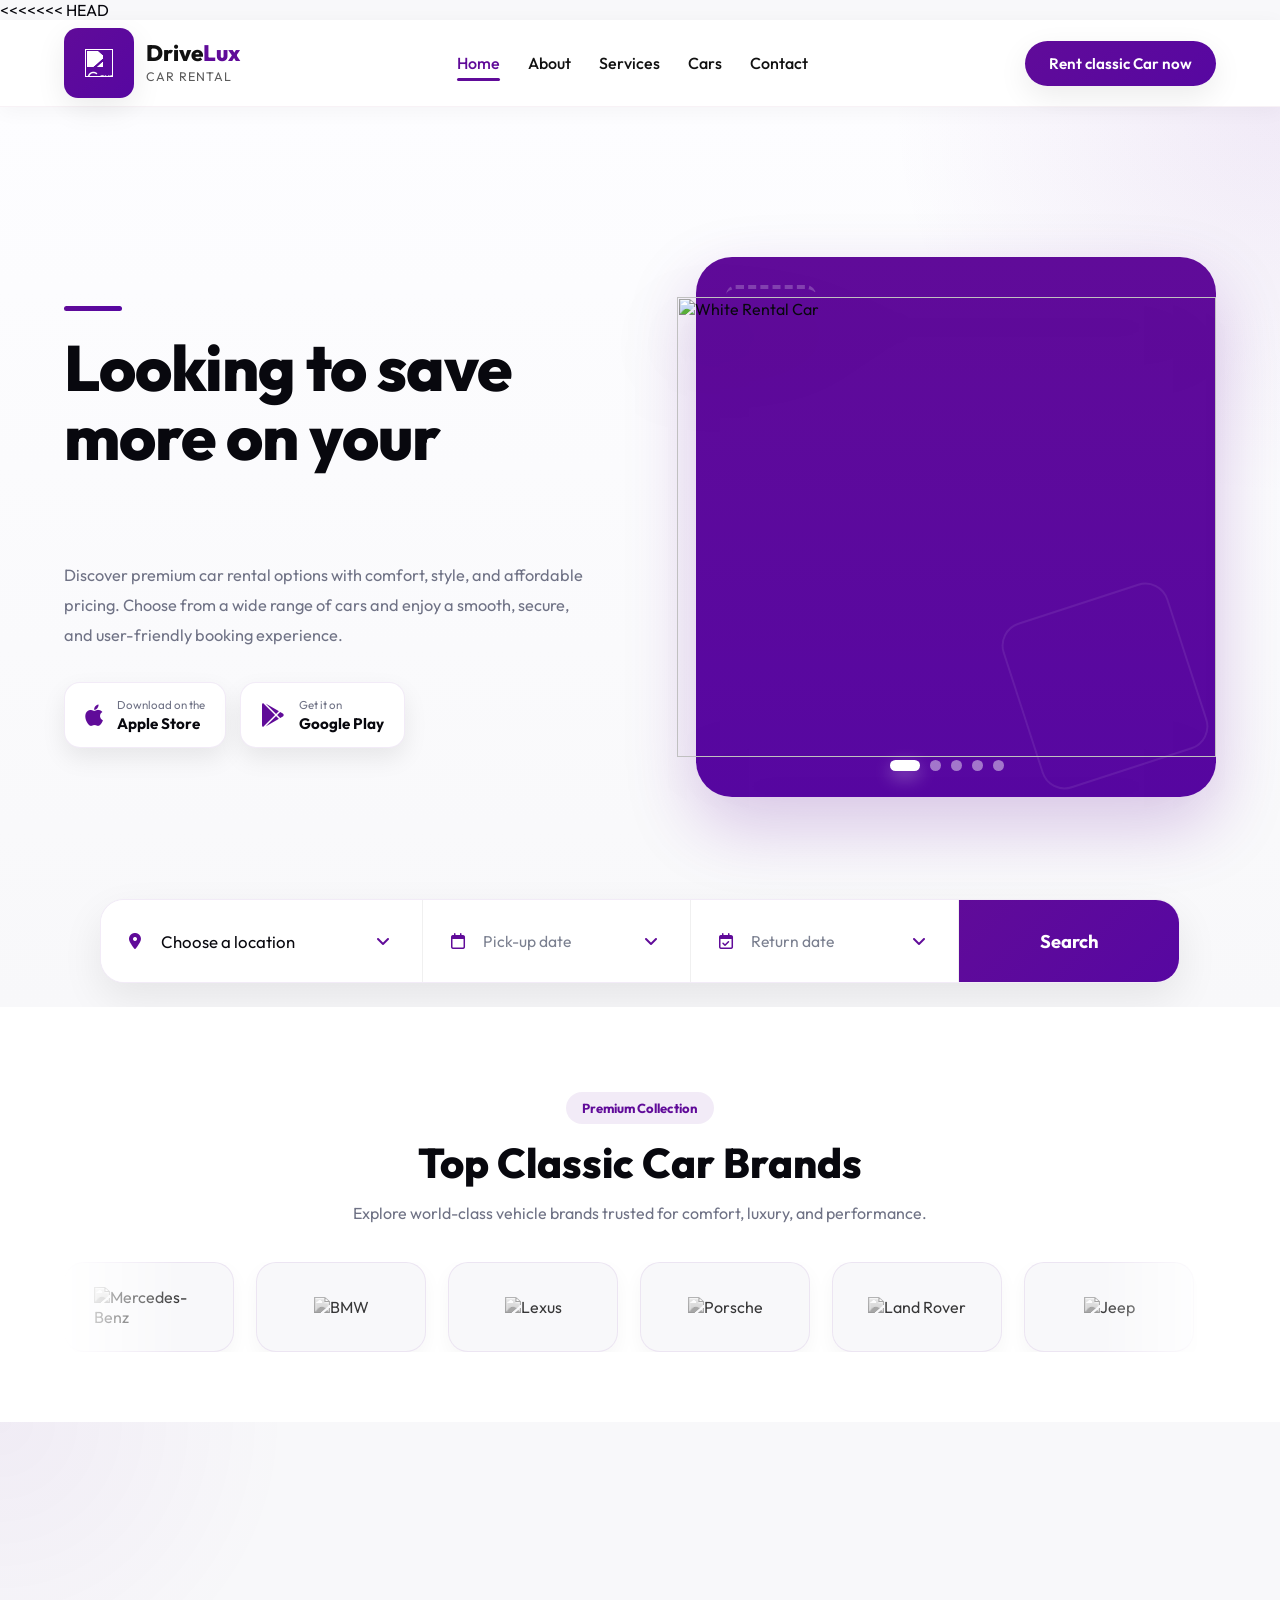
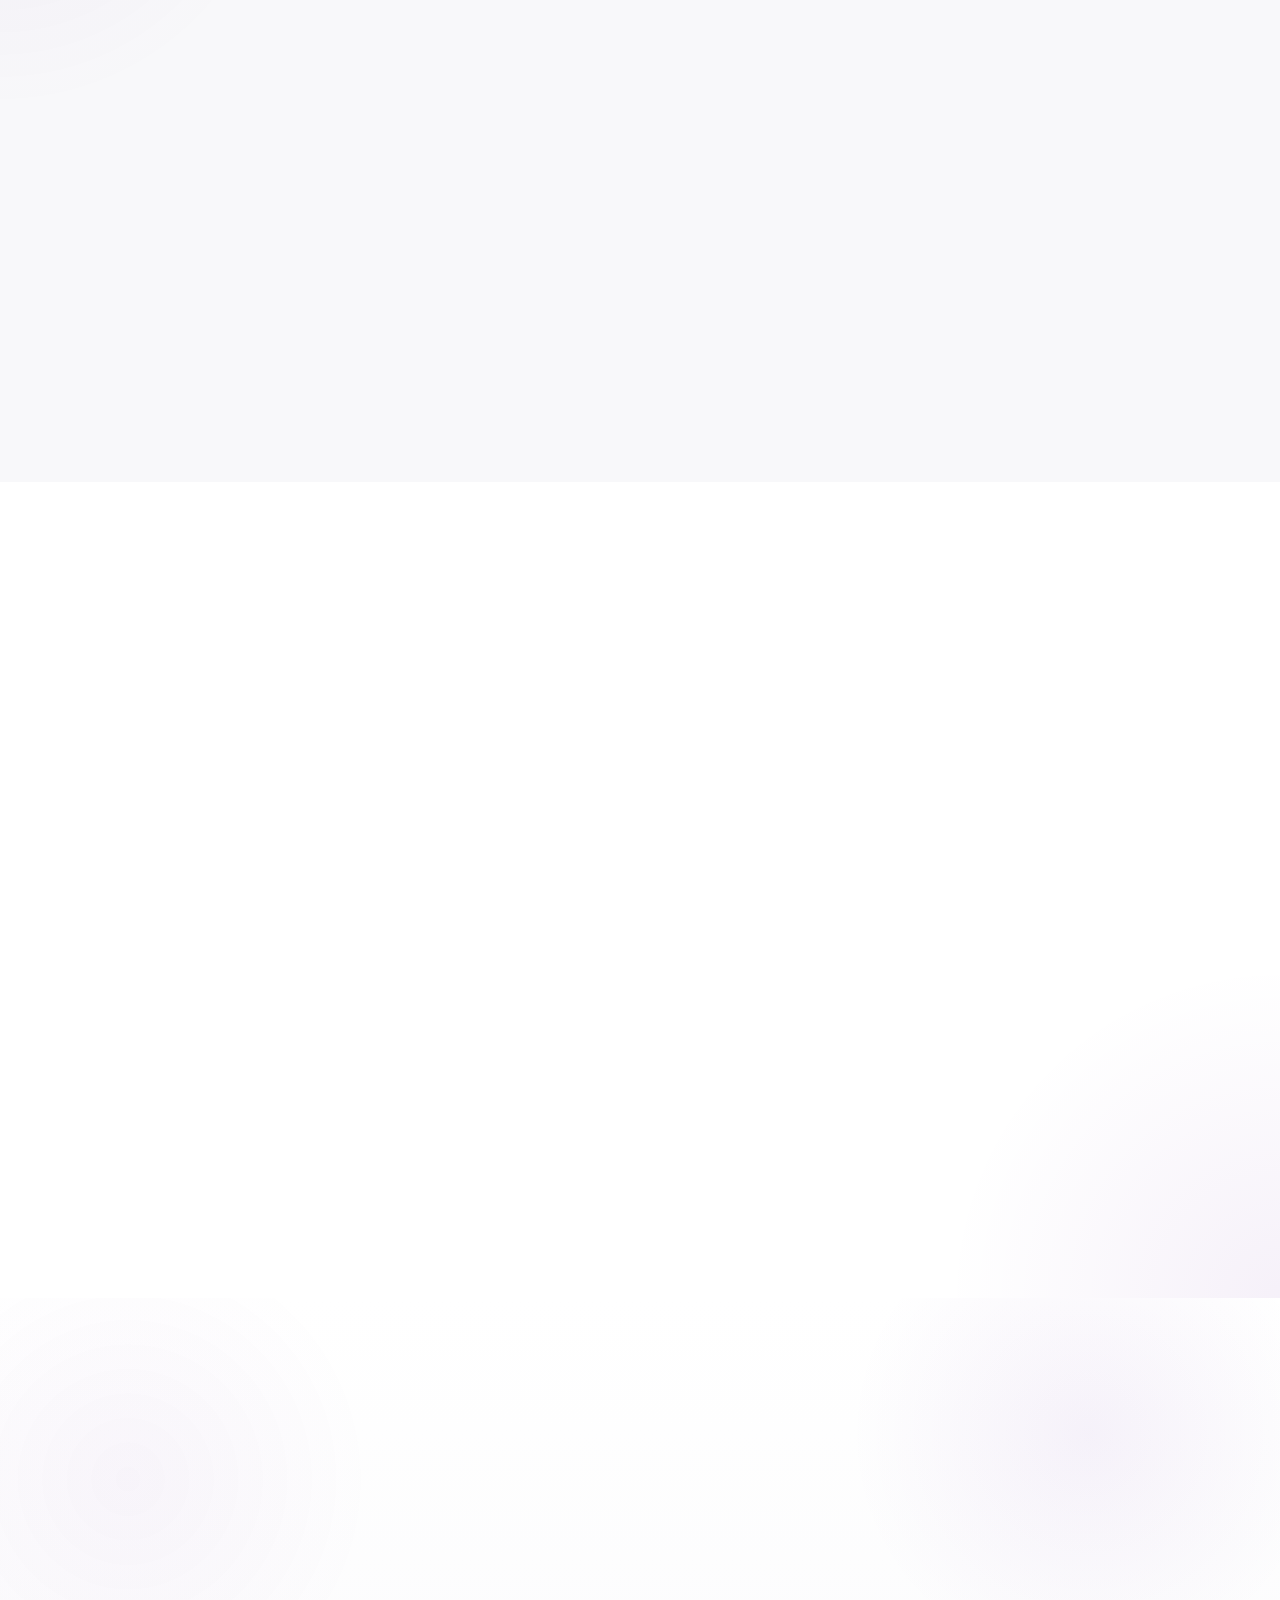
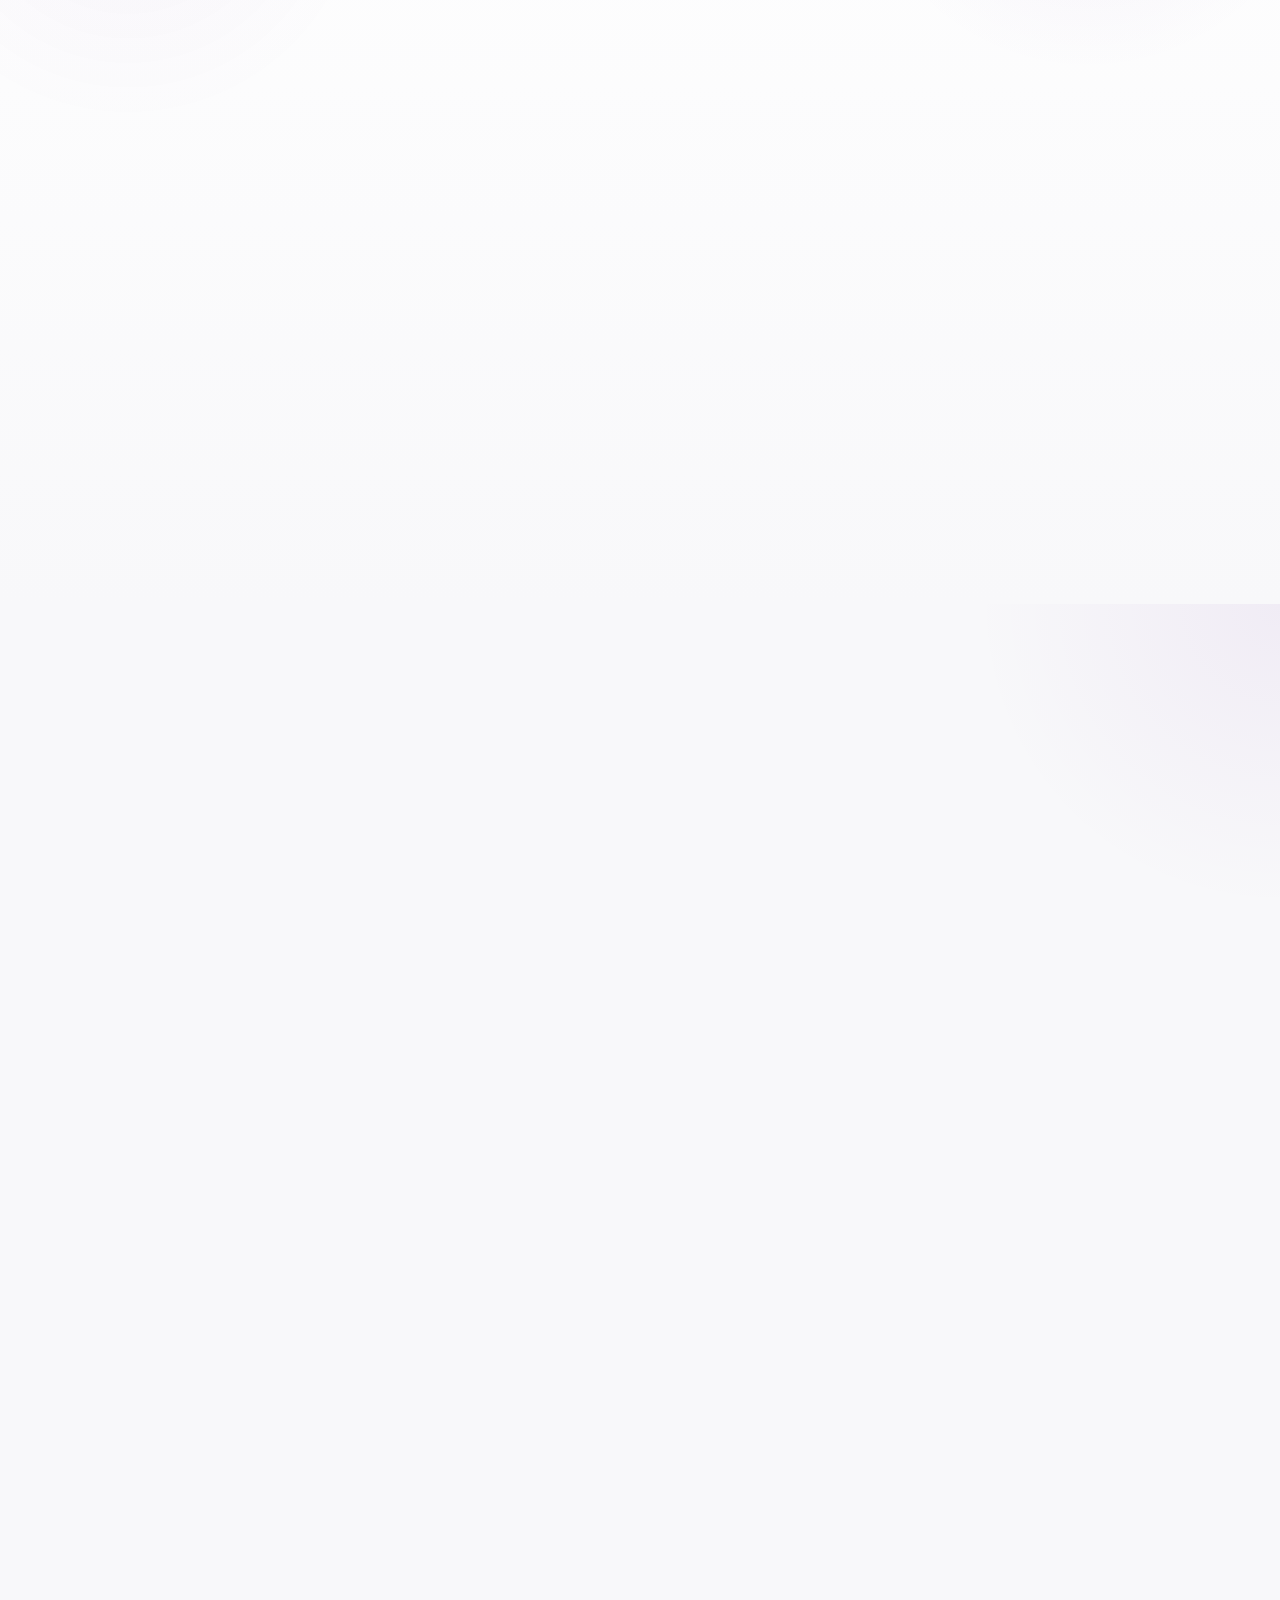
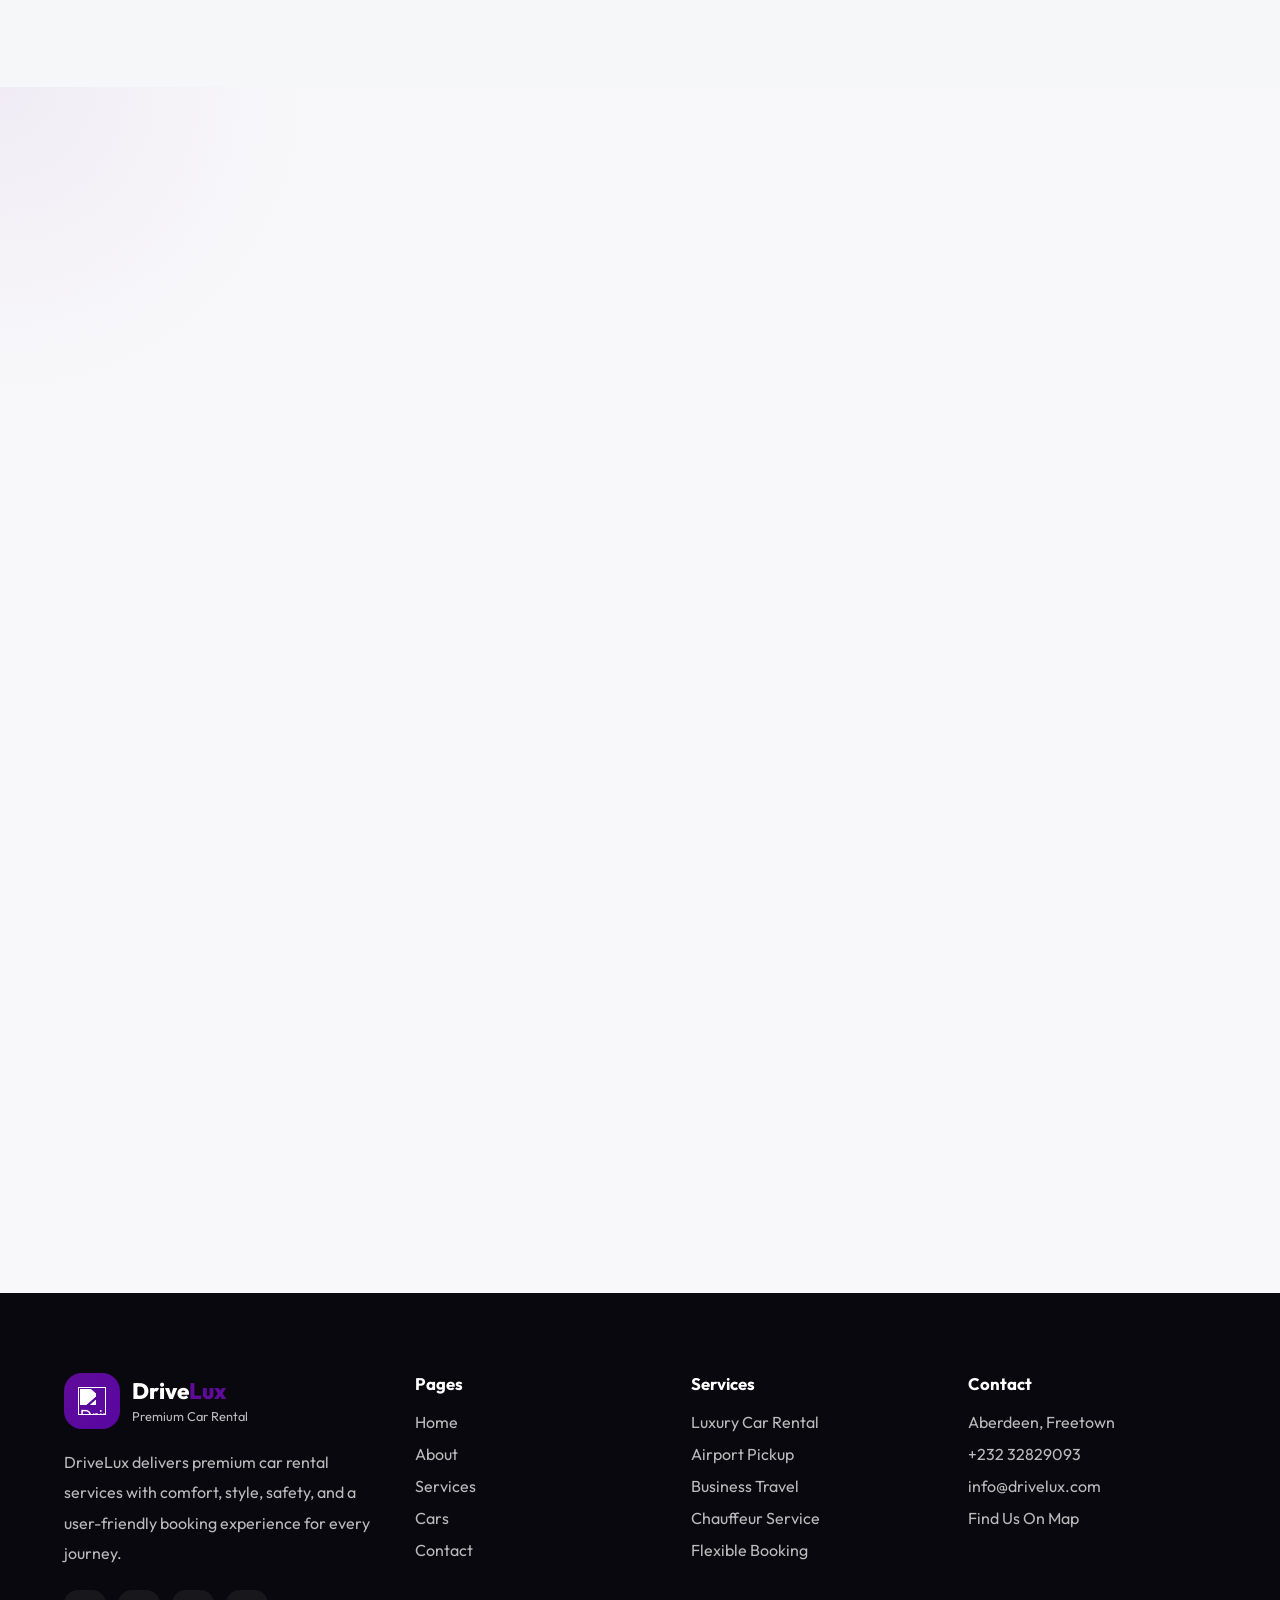
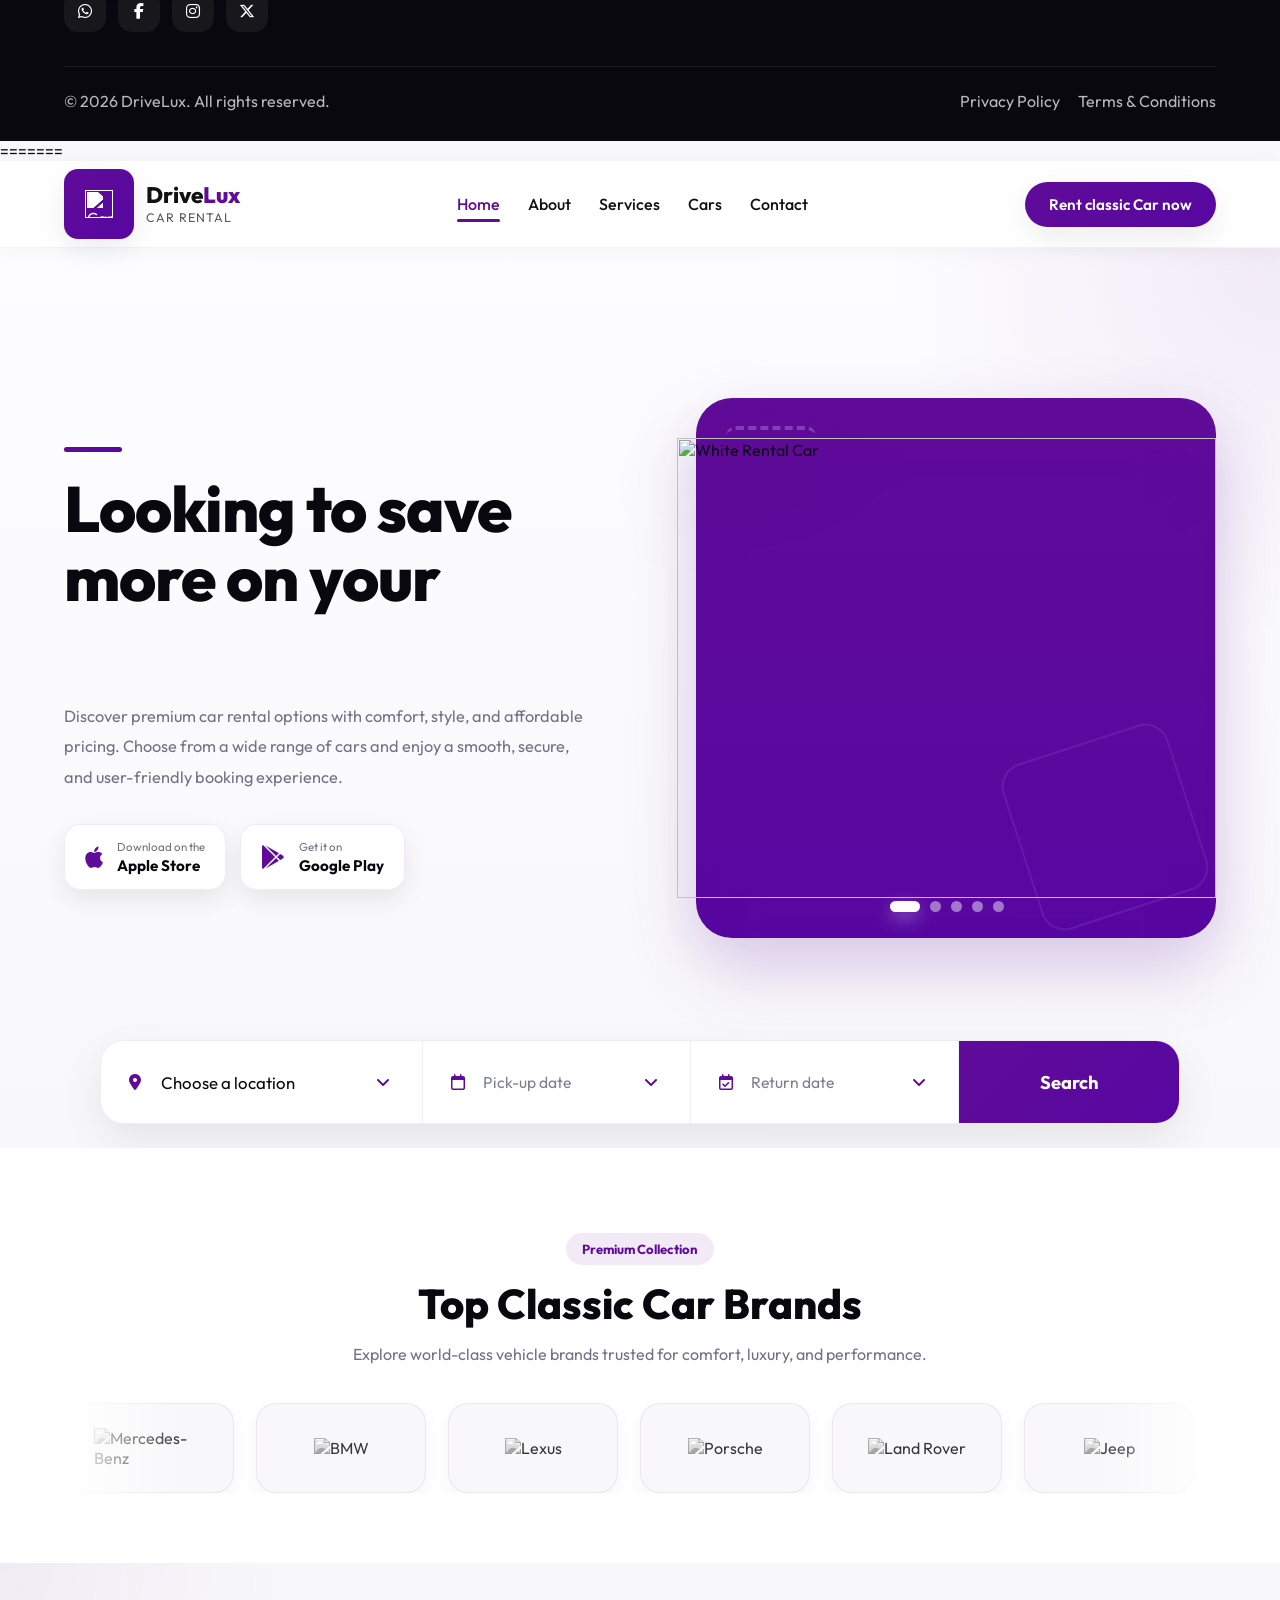
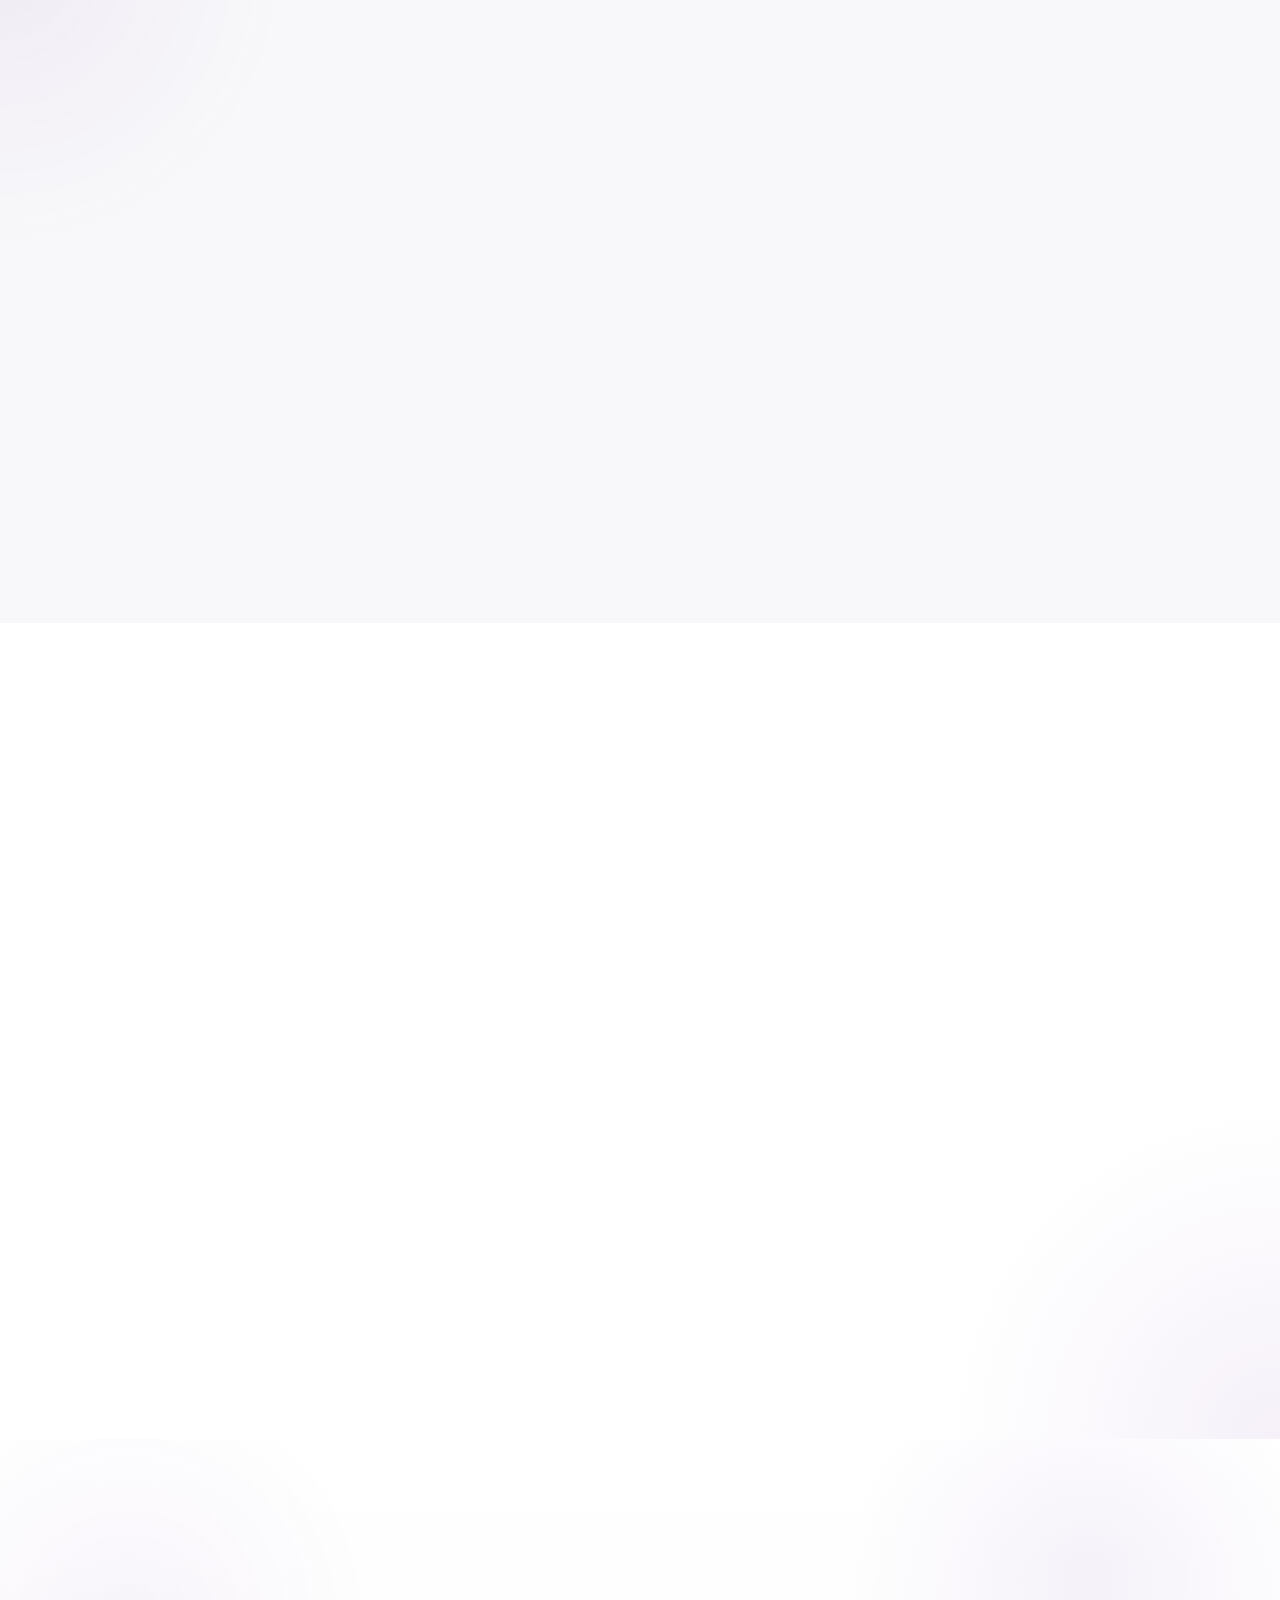
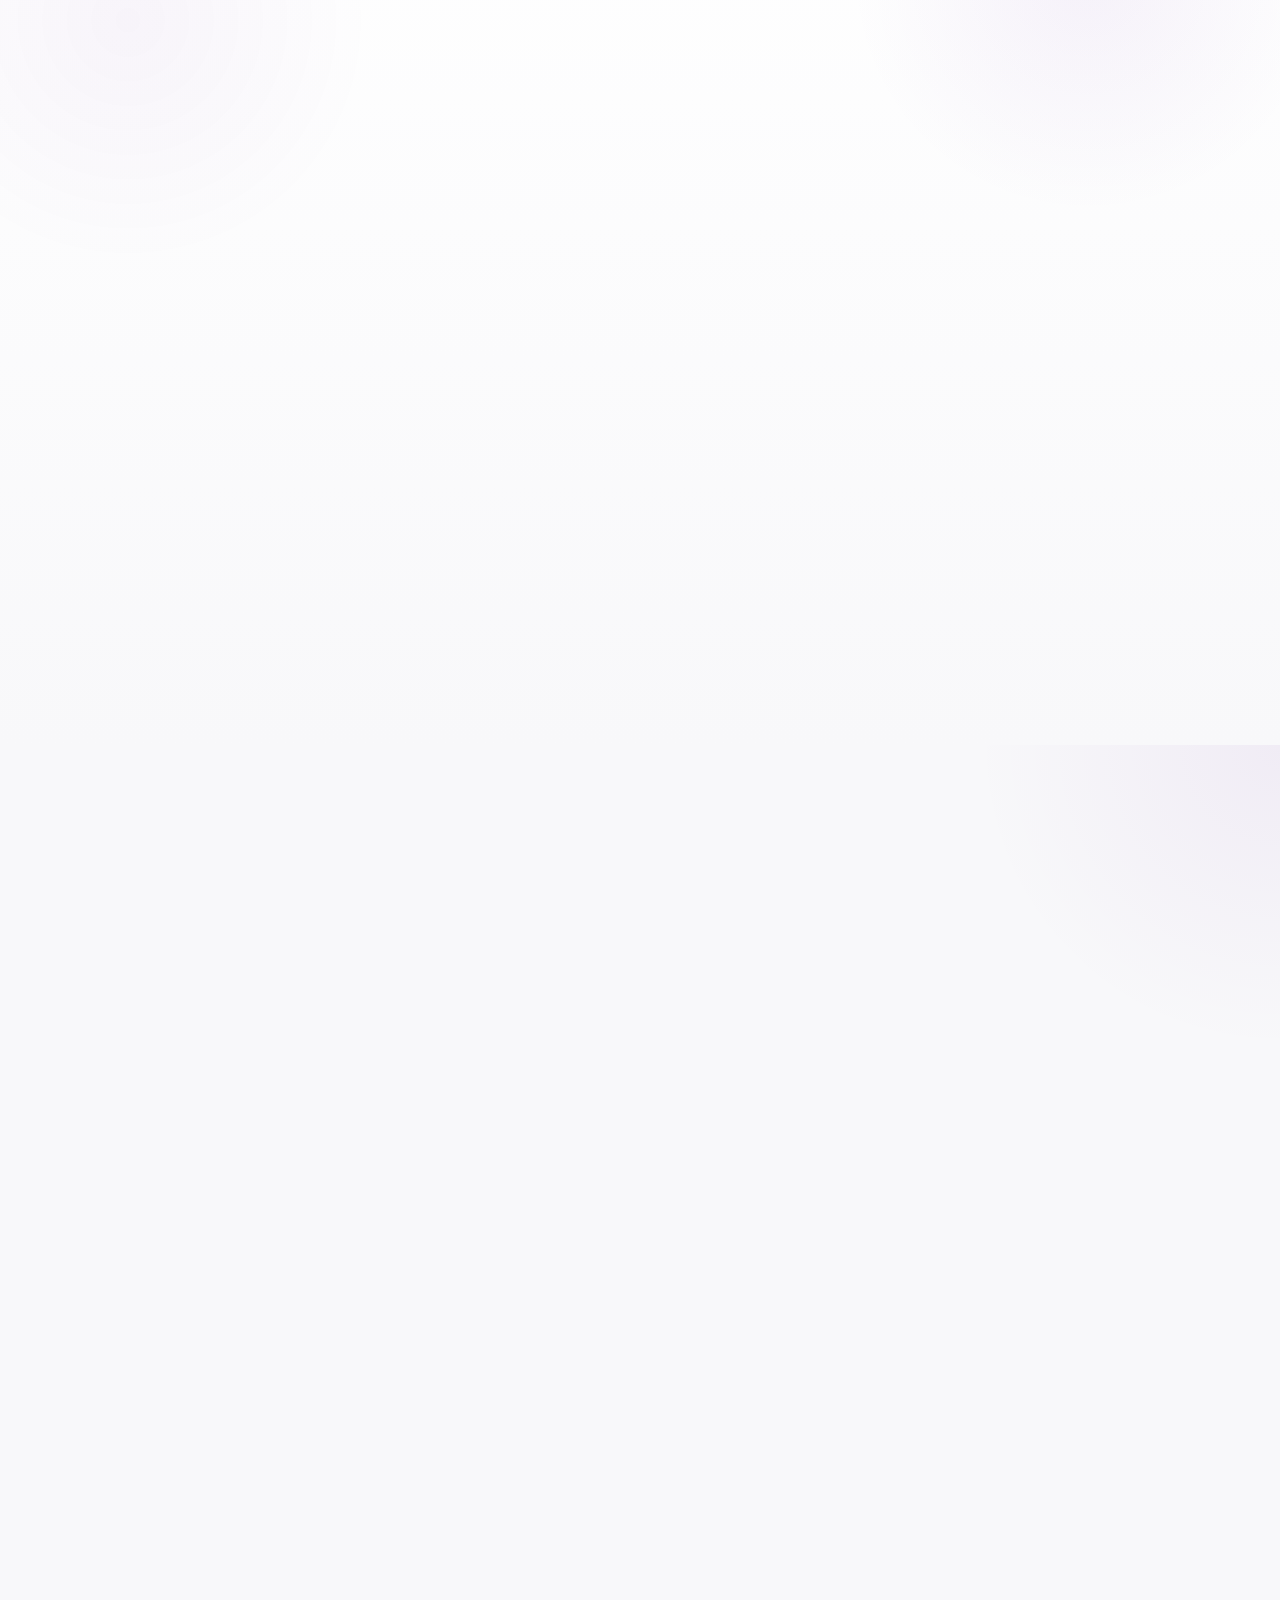
==== index.html @ caa3d923 "upload car rental website" ====
<<<<<<< HEAD
<!DOCTYPE html>
<html lang="en">
<head>
  <meta charset="UTF-8" />
  <meta name="viewport" content="width=device-width, initial-scale=1.0" />
  <title>DriveLux Car Rental</title>

  <!-- Google Fonts -->
  <link rel="preconnect" href="https://fonts.googleapis.com">
  <link rel="preconnect" href="https://fonts.gstatic.com" crossorigin>
  <link href="https://fonts.googleapis.com/css2?family=Outfit:wght@300;400;500;600;700;800&display=swap" rel="stylesheet">

  <!-- Font Awesome -->
  <link
    rel="stylesheet"
    href="https://cdnjs.cloudflare.com/ajax/libs/font-awesome/6.5.0/css/all.min.css"
  />

  <link rel="stylesheet" href="style.css" />
</head>
<body>

  <!-- =========================
       HEADER / NAVBAR
  ========================== -->
  <header class="header">
    <div class="container nav-container">

      <!-- Logo -->
      <a href="#" class="logo">
        <div class="logo-img-box">
          <img src="https://cdn-icons-png.flaticon.com/512/744/744465.png" alt="Car Rent Logo">
        </div>
        <div class="logo-text">
          <h2>Drive<span>Lux</span></h2>
          <p>Car Rental</p>
        </div>
      </a>
  <!-- Desktop Nav -->
    <nav class="navbar" id="navbar">
      <ul class="nav-menu">
        <li><a href="#home" class="nav-link active">Home</a></li>
        <li><a href="#about" class="nav-link">About</a></li>
        <li><a href="#services" class="nav-link">Services</a></li>
        <li><a href="#featured-cars" class="nav-link">Cars</a></li>
        <li><a href="#contact" class="nav-link">Contact</a></li>
      </ul>
    </nav>

    <!-- Right Side -->
    <div class="nav-actions">
      <a href="booking.html" class="btn-book">Rent classic Car now</a>

      <button class="menu-toggle" id="menuToggle" aria-label="Toggle Menu">
        <i class="fa-solid fa-bars"></i>
      </button>
    </div>
  </div>

  <!-- Mobile Menu -->
  <div class="mobile-menu" id="mobileMenu">
    <ul class="mobile-nav-list">
      <li><a href="#home" class="mobile-link active">Home</a></li>
      <li><a href="#about" class="mobile-link">About</a></li>
      <li><a href="#services" class="mobile-link">Services</a></li>
      <li><a href="#featured-cars" class="mobile-link">Cars</a></li>
      <li><a href="#contact" class="mobile-link">Contact</a></li>
      <li><a href="booking.html" class="mobile-btn">Rent classic car  Now</a></li>
    </ul>
  </div>
  </header>

  <!-- =========================
       HERO SECTION
  ========================== -->
  <section class="hero">
    <div class="container hero-container">

      <!-- LEFT CONTENT -->
      <div class="hero-text">
        <span class="hero-line"></span>
        <h1 class="hero-title">
  Looking to save more on your
  <span class="typing-wrapper">
    <span id="typing-text"></span>
    <span class="cursor"></span>
  </span>
</h1>
        <p>
          Discover premium car rental options with comfort, style, and affordable pricing.
          Choose from a wide range of cars and enjoy a smooth, secure, and user-friendly booking experience.
        </p>

        <div class="store-buttons">
          <a href="#" class="store-btn">
            <i class="fa-brands fa-apple"></i>
            <div class="store-text">
              <small>Download on the</small>
              <strong>Apple Store</strong>
            </div>
          </a>

          <a href="#" class="store-btn">
            <i class="fa-brands fa-google-play"></i>
            <div class="store-text">
              <small>Get it on</small>
              <strong>Google Play</strong>
            </div>
          </a>
        </div>
      </div>

      <!-- RIGHT IMAGE -->
      <div class="hero-image-area">
  <div class="image-bg-shape" id="bgShape"></div>

  <div class="car-slider">
    <img src="images/2026_Lexus_GX_-_Luxury_SUV___Lexus_com-removebg-preview (1).png" alt="White Rental Car" class="hero-car-img active" data-color="#f1f1f1">
    <img src="images/Jeep_Wrangler___on_Instagram___SHOP_FOR_JEEP_PARTS_LINK_IN_BIO_____________Repost__jeep__jeepwrangler__lifted__liftedjeep__overland__offroading__jeepfamily__jeepoffroad_-removebg-preview.png" alt="Black Rental Car" class="hero-car-img" data-color="#08080E">
    <img src="images/download__41_-removebg-preview.png" alt="Red Rental Car" class="hero-car-img" data-color="#C1121F">
    <img src="images/Really_like_this_color_and_the_lift____-removebg-preview.png" alt="Blue Rental Car" class="hero-car-img" data-color="#2563EB">
    <img src="images/Instagram-removebg-preview.png" alt="Purple Rental Car" class="hero-car-img" data-color="#600B99">
  </div>

  <div class="slider-dots" id="sliderDots">
    <span class="dot active"></span>
    <span class="dot"></span>
    <span class="dot"></span>
    <span class="dot"></span>
    <span class="dot"></span>
  </div>
</div>
<div class="container search-wrapper">
  <form class="search-bar" id="carSearchForm">

    <!-- Location -->
    <div class="search-item">
      <i class="fa-solid fa-location-dot search-mini-icon"></i>

      <select id="locationSelect" required>
        <option value="">Choose a location</option>
        <option value="Aberdeen">Aberdeen</option>
        <option value="Lumley Beach">Lumley Beach</option>
        <option value="Hill Station">Hill Station</option>
        <option value="Congo Cross">Congo Cross</option>
        <option value="Wilberforce">Wilberforce</option>
        <option value="Juba">Juba</option>
        <option value="Kissy">Kissy</option>
        <option value="Waterloo">Waterloo</option>
      </select>

      <i class="fa-solid fa-angle-down dropdown-icon"></i>
    </div>

    <!-- Pick-up Date -->
    <div class="search-item date-item" id="pickupItem">
      <i class="fa-regular fa-calendar search-mini-icon"></i>

      <input
        type="text"
        id="pickupText"
        class="date-display"
        placeholder="Pick-up date"
        readonly
      >

      <input
        type="date"
        id="pickupDate"
        class="real-date-input"
        required
      >

      <i class="fa-solid fa-angle-down dropdown-icon"></i>
    </div>

    <!-- Return Date -->
    <div class="search-item date-item" id="returnItem">
      <i class="fa-regular fa-calendar-check search-mini-icon"></i>

      <input
        type="text"
        id="returnText"
        class="date-display"
        placeholder="Return date"
        readonly
      >

      <input
        type="date"
        id="returnDate"
        class="real-date-input"
        required
      >

      <i class="fa-solid fa-angle-down dropdown-icon"></i>
    </div>

    <!-- Button -->
    <button type="submit" class="search-btn">Search</button>

  </form>
</div>
  </section>
 <!-- =========================
     CLASSIC CAR BRANDS SECTION
========================== -->
<section class="brand-section">
  <div class="container">
    <div class="brand-header">
      <span class="brand-tag">Premium Collection</span>
      <h2>Top Classic Car Brands</h2>
      <p>Explore world-class vehicle brands trusted for comfort, luxury, and performance.</p>
    </div>

    <div class="brand-slider">
      <div class="brand-track">

        <!-- First set -->
        <div class="brand-logo"><img src="images/Mercedes Benz Logo - Mercedes Benz Emblem - Mercedes Benz Symbol.jpg" alt="Mercedes-Benz"></div>
        <div class="brand-logo"><img src="images/BMW (1963-1997) logo vectors free download - Brandlogos_net.jpg" alt="BMW"></div>
        <div class="brand-logo"><img src="images/Lexus.jpg" alt="Lexus"></div>
        <div class="brand-logo"><img src="images/Porsche.jpg" alt="Porsche"></div>
        <div class="brand-logo"><img src="images/Land Rover Car Leasing.jpg" alt="Land Rover"></div>
        <div class="brand-logo"><img src="images/Jeep Car UAE _ Yalla Deals.jpg" alt="Jeep"></div>
        <div class="brand-logo"><img src="images/Toyota Motor _ Company Overview & News.jpg" alt="Toyota"></div>
        <div class="brand-logo"><img src="images/Famous Car Company Logos and Their Brand Names.jpg" alt="Ford"></div>
        <div class="brand-logo"><img src="images/Manual de Taller Chevrolet Montecarlo 1981 PDF Gratis.jpg" alt="Chevrolet"></div>
        <div class="brand-logo"><img src="images/Nissan Logo, HD Png, Meaning, Brand Overview.jpg" alt="Nissan"></div>
        <div class="brand-logo"><img src="images/Land Rover Car Leasing.jpg" alt="Range Rover"></div>

        <!-- Duplicate set -->
        <div class="brand-logo"><img src="images/Mercedes Benz Logo - Mercedes Benz Emblem - Mercedes Benz Symbol.jpg" alt="Mercedes-Benz"></div>
        <div class="brand-logo"><img src="images/BMW (1963-1997) logo vectors free download - Brandlogos_net.jpg" alt="BMW"></div>
        <div class="brand-logo"><img src="images/Lexus.jpg" alt="Lexus"></div>
        <div class="brand-logo"><img src="images/porsche.png" alt="Porsche"></div>
        <div class="brand-logo"><img src="images/Land Rover Car Leasing.jpg" alt="Land Rover"></div>
        <div class="brand-logo"><img src="images/Jeep Car UAE _ Yalla Deals.jpg" alt="Jeep"></div>
        <div class="brand-logo"><img src="images/Toyota Motor _ Company Overview & News.jpg" alt="Toyota"></div>

      </div>
    </div>
  </div>
</section>
<!-- =========================
     HOW IT WORKS SECTION
========================== -->
<section class="how-it-works">
  <div class="container">
    <div class="how-header reveal-up">
      <span class="how-tag">How It Works</span>
      <h2>Rentgo following 3 working steps</h2>
      <p>Book your ride in a few simple steps and enjoy a smooth premium rental experience.</p>
    </div>

    <div class="how-steps">

      <!-- Step 1 -->
      <div class="how-step reveal-up">
        <div class="step-icon">
          <i class="fa-solid fa-location-dot"></i>
        </div>
        <div class="step-content">
          <h3>Choose Location</h3>
          <p>Select your preferred pick-up point from our available locations across the city.</p>
        </div>
      </div>

      <div class="step-line reveal-line">
        <svg viewBox="0 0 220 60" fill="none" xmlns="http://www.w3.org/2000/svg">
          <path d="M5 30C45 5 95 5 120 30C145 55 185 55 215 30" stroke="url(#grad1)" stroke-width="2.5" stroke-linecap="round" stroke-dasharray="6 8"/>
          <defs>
            <linearGradient id="grad1" x1="5" y1="30" x2="215" y2="30" gradientUnits="userSpaceOnUse">
              <stop stop-color="#600B99"/>
              <stop offset="1" stop-color="#5707A1"/>
            </linearGradient>
          </defs>
        </svg>
      </div>

      <!-- Step 2 -->
      <div class="how-step active-step reveal-up">
        <div class="step-icon">
          <i class="fa-regular fa-calendar"></i>
        </div>
        <div class="step-content">
          <h3>Pick-up Date</h3>
          <p>Choose your pick-up and return dates so we can match you with the best available cars.</p>
        </div>
      </div>

      <div class="step-line reveal-line">
        <svg viewBox="0 0 220 60" fill="none" xmlns="http://www.w3.org/2000/svg">
          <path d="M5 30C45 5 95 5 120 30C145 55 185 55 215 30" stroke="url(#grad2)" stroke-width="2.5" stroke-linecap="round" stroke-dasharray="6 8"/>
          <defs>
            <linearGradient id="grad2" x1="5" y1="30" x2="215" y2="30" gradientUnits="userSpaceOnUse">
              <stop stop-color="#600B99"/>
              <stop offset="1" stop-color="#5707A1"/>
            </linearGradient>
          </defs>
        </svg>
      </div>

      <!-- Step 3 -->
      <div class="how-step reveal-up">
        <div class="step-icon">
          <i class="fa-solid fa-car-side"></i>
        </div>
        <div class="step-content">
          <h3>Book Your Car</h3>
          <p>Choose the car you like, confirm your details, and complete your booking in seconds.</p>
        </div>
      </div>

    </div>
  </div>
</section>
<!-- =========================
     ABOUT SECTION
========================== -->
<section class="about-section" id="about">
  <div class="container">
    <div class="about-wrapper">

      <!-- Left Side -->
      <div class="about-images reveal-left">
        <div class="about-main-image">
          <img src="images/download__42_-removebg-preview.png" alt="Luxury rental car">
        </div>

        <div class="about-floating-card">
          <div class="about-mini-icon">
            <i class="fa-solid fa-shield-heart"></i>
          </div>
          <div>
            <h4>Trusted & Secure</h4>
            <p>Safe booking with premium service</p>
          </div>
        </div>

        <div class="about-stats-card">
          <h3><span class="counter" data-target="500">0</span>+</h3>
          <p>Happy Customers</p>
        </div>
      </div>

      <!-- Right Side -->
      <div class="about-content reveal-right">
        <span class="about-tag">About Us</span>
        <h2>Premium car rentals made simple, fast, and reliable</h2>
        <p class="about-text">
          At DriveLux, we provide a seamless and premium car rental experience for individuals,
          families, and business travelers. From luxury rides to comfortable daily-use vehicles,
          we make booking easy, secure, and stress-free.
        </p>

        <p class="about-text">
          Our goal is to help you enjoy the right car at the right time with excellent customer
          support, flexible booking options, and trusted service that puts your comfort first.
        </p>

        <div class="about-features">
          <div class="about-feature">
            <i class="fa-solid fa-circle-check"></i>
            <span>Easy online booking process</span>
          </div>

          <div class="about-feature">
            <i class="fa-solid fa-circle-check"></i>
            <span>Luxury and affordable car options</span>
          </div>

          <div class="about-feature">
            <i class="fa-solid fa-circle-check"></i>
            <span>Flexible pick-up and return locations</span>
          </div>

          <div class="about-feature">
            <i class="fa-solid fa-circle-check"></i>
            <span>Professional support team</span>
          </div>
        </div>

        <div class="about-actions">
          <a href="#" class="about-btn primary-btn">Explore Cars</a>
          <a href="#" class="about-btn secondary-btn">Learn More</a>
        </div>
      </div>

    </div>
  </div>
</section>
<!-- =========================
     FLEET SECTION
========================== -->
<section class="fleet-section" id="cars">
  <div class="container">
    <div class="fleet-top reveal-up">
      <div class="fleet-map-icons">
        <span class="map-pin pin-1"><i class="fa-solid fa-location-dot"></i></span>
        <span class="map-pin pin-2"><i class="fa-solid fa-location-dot"></i></span>
        <span class="map-pin pin-3"><i class="fa-solid fa-location-dot"></i></span>
        <span class="map-pin pin-4"><i class="fa-solid fa-location-dot"></i></span>
        <span class="map-pin pin-5"><i class="fa-solid fa-location-dot"></i></span>
      </div>

      <div class="fleet-featured-car">
        <img src="images/download__40_-removebg-preview.png" alt="Featured Car">
      </div>
    </div>

    <div class="fleet-header reveal-up">
      <span class="fleet-tag">The Fleet</span>
      <h2>Our Vehicle Fleet In Different Types</h2>
      <p>Choose from luxury, performance, SUV, and comfort-focused cars for every journey.</p>
    </div>

    <div class="fleet-grid">
      <div class="fleet-card reveal-up">
        <div class="fleet-card-image">
          <img src="images/2026_Lexus_GX_-_Luxury_SUV___Lexus_com-removebg-preview (1).png" alt="Luxury Car">
        </div>
        <h3>Luxury</h3>
        <p>Premium comfort and executive travel experience.</p>
      </div>

      <div class="fleet-card reveal-up">
        <div class="fleet-card-image">
          <img src="images/download__43_-removebg-preview.png" alt="VIP Car">
        </div>
        <h3>VIP</h3>
        <p>Exclusive rides designed for special occasions.</p>
      </div>

      <div class="fleet-card reveal-up active-fleet-card">
        <div class="fleet-card-image">
          <img src="images/Of_All_the_SUVs_We_ve_Tested_and_Reviewed__These_Are_Our_Favorites_for_2026-removebg-preview.png" alt="Crossover Car">
        </div>
        <h3>Crossover</h3>
        <p>Perfect mix of space, style, and performance.</p>
      </div>

      <div class="fleet-card reveal-up">
        <div class="fleet-card-image">
          <img src="images/it_all_about_range_rover-removebg-preview.png" alt="Coupe Car">
        </div>
        <h3>Coupe</h3>
        <p>Sporty design with a sharp modern feel.</p>
      </div>

      <div class="fleet-card reveal-up">
        <div class="fleet-card-image">
          <img src="images/_staaaarshineeee-removebg-preview.png" alt="First Class Car">
        </div>
        <h3>First Class</h3>
        <p>Refined travel for customers who want the best.</p>
      </div>
    </div>
  </div>
</section>
<section class="services-section" id="services">
  <div class="container">
    <div class="services-header reveal-up">
      <span class="services-tag">Our Services</span>
      <h2>Premium rental services designed for every journey</h2>
      <p>
        From luxury rides to airport pickups and business travel, we provide
        reliable car rental services with comfort, style, and professional support.
      </p>
    </div>

    <div class="services-grid">

      <!-- Service 1 -->
      <div class="service-card reveal-up">
        <div class="service-icon">
          <i class="fa-solid fa-car-side"></i>
        </div>
        <h3>Luxury Car Rental</h3>
        <p>
          Enjoy premium and stylish vehicles perfect for events, executive movement,
          and comfortable personal travel.
        </p>
        <a href="#" class="service-link"
           data-title="Luxury Car Rental"
           data-text="Our luxury car rental service gives you access to premium vehicles designed for comfort, class, and prestige. It is perfect for weddings, executive movement, private events, city rides, and special occasions. We provide well-maintained vehicles, smooth booking, and a professional customer experience from start to finish.">
          Learn More <i class="fa-solid fa-arrow-right"></i>
        </a>
      </div>

      <!-- Service 2 -->
      <div class="service-card reveal-up active-service-card">
        <div class="service-icon">
          <i class="fa-solid fa-plane-arrival"></i>
        </div>
        <h3>Airport Pickup</h3>
        <p>
          We provide smooth airport pickup and drop-off services to make your arrival
          and departure stress-free.
        </p>
        <a href="#" class="service-link"
           data-title="Airport Pickup"
           data-text="Our airport pickup service helps you arrive and leave without stress. We offer timely pickups, comfortable vehicles, and professional drivers to ensure a smooth travel experience. Whether you are arriving for business, vacation, or family visits, we make your airport movement easy, safe, and reliable.">
          Learn More <i class="fa-solid fa-arrow-right"></i>
        </a>
      </div>

      <!-- Service 3 -->
      <div class="service-card reveal-up">
        <div class="service-icon">
          <i class="fa-solid fa-briefcase"></i>
        </div>
        <h3>Business Travel</h3>
        <p>
          Professional transport solutions for meetings, office movement, and corporate
          travel with a premium touch.
        </p>
        <a href="#" class="service-link"
           data-title="Business Travel"
           data-text="Our business travel service is designed for professionals and organizations that need dependable and executive transportation. It is ideal for meetings, conferences, official movement, corporate pickups, and business appointments. We focus on comfort, punctuality, and a polished travel experience.">
          Learn More <i class="fa-solid fa-arrow-right"></i>
        </a>
      </div>

      <!-- Service 4 -->
      <div class="service-card reveal-up">
        <div class="service-icon">
          <i class="fa-solid fa-road"></i>
        </div>
        <h3>Long Distance Trips</h3>
        <p>
          Travel beyond the city with reliable cars that offer comfort, safety,
          and excellent road performance.
        </p>
        <a href="#" class="service-link"
           data-title="Long Distance Trips"
           data-text="Our long distance trip service is built for comfort and reliability on extended journeys. Whether you are traveling outside the city for family visits, work, events, or personal reasons, we provide safe and road-ready vehicles that make the trip smoother and more enjoyable.">
          Learn More <i class="fa-solid fa-arrow-right"></i>
        </a>
      </div>

      <!-- Service 5 -->
      <div class="service-card reveal-up">
        <div class="service-icon">
          <i class="fa-solid fa-user-shield"></i>
        </div>
        <h3>Chauffeur Service</h3>
        <p>
          Hire a car with a professional driver and enjoy a more convenient,
          elegant, and relaxed travel experience.
        </p>
        <a href="#" class="service-link"
           data-title="Chauffeur Service"
           data-text="Our chauffeur service gives you the comfort of having a professional driver handle your transportation. This service is perfect for executive movement, events, business meetings, airport runs, and customers who prefer a more relaxed and premium riding experience.">
          Learn More <i class="fa-solid fa-arrow-right"></i>
        </a>
      </div>

      <!-- Service 6 -->
      <div class="service-card reveal-up">
        <div class="service-icon">
          <i class="fa-solid fa-calendar-check"></i>
        </div>
        <h3>Flexible Booking</h3>
        <p>
          Book easily with flexible date options, quick support, and a smooth
          reservation process built for convenience.
        </p>
        <a href="#" class="service-link"
           data-title="Flexible Booking"
           data-text="Our flexible booking service makes it easier for customers to reserve a car based on their personal schedule and travel needs. With simple booking steps, date flexibility, and responsive support, we make the process smooth, fast, and convenient for every user.">
          Learn More <i class="fa-solid fa-arrow-right"></i>
        </a>
      </div>

    </div>
  </div>
</section>

<!-- =========================
     SERVICE POPUP MODAL
========================== -->
<div class="service-modal" id="serviceModal">
  <div class="service-modal-overlay" id="serviceModalOverlay"></div>

  <div class="service-modal-content">
    <button class="service-modal-close" id="serviceModalClose">
      <i class="fa-solid fa-xmark"></i>
    </button>

    <div class="service-modal-icon">
      <i class="fa-solid fa-car"></i>
    </div>

    <h3 id="serviceModalTitle">Service Title</h3>
    <p id="serviceModalText">Service information will appear here.</p>

    <button class="service-modal-btn" id="serviceModalBtn">Close</button>
  </div>
</div>
<!-- =========================
     FEATURED CARS SECTION
========================== -->
<section class="featured-cars-section" id="featured-cars">
  <div class="container">
    <div class="featured-cars-header reveal-up">
      <div>
        <span class="featured-cars-tag">Featured Cars</span>
        <h2>Choose your perfect ride</h2>
      </div>

      <a href="#" class="featured-view-more">
        View more <i class="fa-solid fa-arrow-right"></i>
      </a>
    </div>

    <div class="featured-cars-grid">

      <!-- Card 1 -->
      <div class="featured-car-card reveal-up">
        <div class="featured-car-image">
          <img src="images/download__44_-removebg-preview.png" alt="Toyota RAV4">
          <span class="car-year">2021</span>
        </div>

        <div class="featured-car-content">
          <h3>Toyota RAV4</h3>

          <div class="car-specs">
            <span><i class="fa-solid fa-user-group"></i> 4 People</span>
            <span><i class="fa-solid fa-gas-pump"></i> Hybrid</span>
            <span><i class="fa-solid fa-gauge-high"></i> 6.2km / 1-litre</span>
            <span><i class="fa-solid fa-gear"></i> Automatic</span>
          </div>

          <div class="car-card-footer">
            <div class="car-price">
              <strong>$440</strong>
              <small>/ month</small>
            </div>

            <div class="car-actions">
              <button class="fav-btn" aria-label="Add to favorites">
                <i class="fa-regular fa-heart"></i>
              </button>
              <a href="#" class="rent-btn">Rent now</a>
            </div>
          </div>
        </div>
      </div>

      <!-- Card 2 -->
      <div class="featured-car-card reveal-up">
        <div class="featured-car-image">
          <img src="images/Following_are_the_specifications_for_the_latest_generation_of_the_BMW_4-Series__2021_-removebg-preview.png" alt="BMW 5 Series">
          <span class="car-year">2019</span>
        </div>

        <div class="featured-car-content">
          <h3>BMW 5 Series</h3>

          <div class="car-specs">
            <span><i class="fa-solid fa-user-group"></i> 4 People</span>
            <span><i class="fa-solid fa-gas-pump"></i> Gasoline</span>
            <span><i class="fa-solid fa-gauge-high"></i> 8.2km / 1-litre</span>
            <span><i class="fa-solid fa-gear"></i> Automatic</span>
          </div>

          <div class="car-card-footer">
            <div class="car-price">
              <strong>$350</strong>
              <small>/ month</small>
            </div>

            <div class="car-actions">
              <button class="fav-btn" aria-label="Add to favorites">
                <i class="fa-regular fa-heart"></i>
              </button>
              <a href="#" class="rent-btn">Rent now</a>
            </div>
          </div>
        </div>
      </div>

      <!-- Card 3 -->
      <div class="featured-car-card reveal-up">
        <div class="featured-car-image">
          <img src="images/download__38_-removebg-preview.png" alt="Volkswagen T-Cross">
          <span class="car-year">2020</span>
        </div>

        <div class="featured-car-content">
          <h3>Volkswagen T-Cross</h3>

          <div class="car-specs">
            <span><i class="fa-solid fa-user-group"></i> 4 People</span>
            <span><i class="fa-solid fa-gas-pump"></i> Gasoline</span>
            <span><i class="fa-solid fa-gauge-high"></i> 5.3km / 1-litre</span>
            <span><i class="fa-solid fa-gear"></i> Automatic</span>
          </div>

          <div class="car-card-footer">
            <div class="car-price">
              <strong>$400</strong>
              <small>/ month</small>
            </div>

            <div class="car-actions">
              <button class="fav-btn" aria-label="Add to favorites">
                <i class="fa-regular fa-heart"></i>
              </button>
              <a href="#" class="rent-btn">Rent now</a>
            </div>
          </div>
        </div>
      </div>

      <!-- Card 5 -->
      <div class="featured-car-card reveal-up active-featured-card">
        <div class="featured-car-image">
          <img src="images/BMW-removebg-preview.png" alt="BMW 4 Series GTI">
          <span class="car-year">2021</span>
        </div>

        <div class="featured-car-content">
          <h3>BMW 4 Series GTI</h3>

          <div class="car-specs">
            <span><i class="fa-solid fa-user-group"></i> 4 People</span>
            <span><i class="fa-solid fa-gas-pump"></i> Gasoline</span>
            <span><i class="fa-solid fa-gauge-high"></i> 7.6km / 1-litre</span>
            <span><i class="fa-solid fa-gear"></i> Automatic</span>
          </div>

          <div class="car-card-footer">
            <div class="car-price">
              <strong>$530</strong>
              <small>/ month</small>
            </div>

            <div class="car-actions">
              <button class="fav-btn" aria-label="Add to favorites">
                <i class="fa-regular fa-heart"></i>
              </button>
              <a href="#" class="rent-btn">Rent now</a>
            </div>
          </div>
        </div>
      </div>

      <!-- Card 6 -->
      <div class="featured-car-card reveal-up">
        <div class="featured-car-image">
          <img src="images/it_all_about_range_rover-removebg-preview.png" alt="BMW 4 Series">
          <span class="car-year">2019</span>
        </div>

        <div class="featured-car-content">
          <h3>Range Rover </h3>

          <div class="car-specs">
            <span><i class="fa-solid fa-user-group"></i> 4 People</span>
            <span><i class="fa-solid fa-gas-pump"></i> Gasoline</span>
            <span><i class="fa-solid fa-gauge-high"></i> 7.2km / 1-litre</span>
            <span><i class="fa-solid fa-gear"></i> Automatic</span>
          </div>

          <div class="car-card-footer">
            <div class="car-price">
              <strong>$490</strong>
              <small>/ month</small>
            </div>

            <div class="car-actions">
              <button class="fav-btn" aria-label="Add to favorites">
                <i class="fa-regular fa-heart"></i>
              </button>
              <a href="#" class="rent-btn">Rent now</a>
            </div>
          </div>
        </div>
      </div>

    </div>
  </div>
</section>
<!-- =========================
     TESTIMONIAL SECTION
========================== -->
<section class="testimonial-section" id="testimonials">
  <div class="container">
    <div class="section-header reveal-up">
      <span class="section-tag">Testimonials</span>
      <h2>What Our Customers Say</h2>
      <p>
        Hear from clients who enjoyed our smooth booking process, premium cars,
        and reliable rental service.
      </p>
    </div>

    <div class="testimonial-layout">
      <!-- Main Testimonial -->
      <div class="testimonial-card reveal-left">
        <div class="quote-icon">
          <i class="fa-solid fa-quote-left"></i>
        </div>

        <p class="testimonial-text" id="testimonialText">
          DriveLux made exploring the city stress-free. The compact car was perfect
          for navigating tight streets, and the fuel efficiency saved me money.
          Excellent service, and the return process was smooth and fast.
        </p>

        <div class="testimonial-user">
          <h3 id="testimonialName">Sophie L</h3>
          <span id="testimonialRole">City Explorer</span>
        </div>
      </div>

      <!-- Avatars -->
      <div class="testimonial-avatars reveal-right">
        <button
          class="avatar-item active"
          data-text="DriveLux made exploring the city stress-free. The compact car was perfect for navigating tight streets, and the fuel efficiency saved me money. Excellent service, and the return process was smooth and fast."
          data-name="Sophie L"
          data-role="City Explorer"
          aria-label="View Sophie testimonial"
        >
          <img src="images2/Young black Excellence.jpg" alt="Sophie L" />
        </button>

        <button
          class="avatar-item"
          data-text="Booking was very easy and the airport pickup was right on time. The car was clean, comfortable, and the customer service was very professional from start to finish."
          data-name="Michael T"
          data-role="Business Traveler"
          aria-label="View Michael testimonial"
        >
          <img src="images2/J’aime la tranquillité.jpg" alt="Michael T" />
        </button>

        <button
          class="avatar-item"
          data-text="I loved the luxury car option. It made my event feel special and the whole rental process was simple. I will definitely use DriveLux again."
          data-name="Amanda K"
          data-role="Event Client"
          aria-label="View Amanda testimonial"
        >
          <img src="images2/NEW YORK, NY - APRIL 19_ Actor Michiel Huisman attends _The Age of Adaline_ premiere at AMC Loews Lincoln Square 13 theater on April 19, 2015 in New York City_ (Photo by Jamie McCarthy_Getty Images) — a New York_.jpg" alt="Amanda K" />
        </button>

        <button
          class="avatar-item"
          data-text="Their chauffeur service was excellent. The driver was polite, punctual, and very professional. It was one of the smoothest ride experiences I have had."
          data-name="Daniel J"
          data-role="Executive Client"
          aria-label="View Daniel testimonial"
        >
          <img src="images2/homme noir en veste.jpg" alt="Daniel J" />
        </button>

        <button
          class="avatar-item"
          data-text="The car was in great condition and the flexible booking really helped me. I liked how easy it was to choose my dates and confirm everything quickly."
          data-name="Grace M"
          data-role="Frequent Renter"
          aria-label="View Grace testimonial"
        >
          <img src="images2/Mondays they say are for professional portraits__📸_ @theofficialfolarin _📍_ @doucemaisonlagos __For Enquiries and Bookings; send a DM or mail to theofficialfolarin@gmail_com or call 08122026047 _⠀⠀⠀⠀⠀⠀⠀⠀⠀_⠀⠀⠀⠀⠀⠀⠀⠀.jpg" alt="Grace M" />
        </button>
        
      </div>
    </div>
  </div>
</section>

<!-- =========================
     FAQ SECTION
========================== -->
<section class="faq-section" id="faq">
  <div class="container">
    <div class="section-header reveal-up">
      <span class="section-tag">FAQ</span>
      <h2>Frequently Asked Questions</h2>
      <p>
        Everything you may want to know about booking, payments, rental options,
        and travel support.
      </p>
    </div>

    <div class="faq-wrapper">
      <div class="faq-item active-faq reveal-up">
        <button class="faq-question" type="button">
          <span>How do I book a car on DriveLux?</span>
          <i class="fa-solid fa-plus"></i>
        </button>
        <div class="faq-answer">
          <p>
            You can book a car by selecting your location, pick-up date, and return
            date from the booking section. Then choose your preferred vehicle and
            continue with the confirmation process.
          </p>
        </div>
      </div>

      <div class="faq-item reveal-up">
        <button class="faq-question" type="button">
          <span>Do you offer airport pickup and drop-off?</span>
          <i class="fa-solid fa-plus"></i>
        </button>
        <div class="faq-answer">
          <p>
            Yes, we offer airport pickup and drop-off services to make your journey
            more convenient, comfortable, and stress-free.
          </p>
        </div>
      </div>

      <div class="faq-item reveal-up">
        <button class="faq-question" type="button">
          <span>Can I rent a car with a driver?</span>
          <i class="fa-solid fa-plus"></i>
        </button>
        <div class="faq-answer">
          <p>
            Yes, our chauffeur service allows you to hire a car with a professional
            driver for business trips, private travel, airport runs, and events.
          </p>
        </div>
      </div>

      <div class="faq-item reveal-up">
        <button class="faq-question" type="button">
          <span>What documents do I need to rent a car?</span>
          <i class="fa-solid fa-plus"></i>
        </button>
        <div class="faq-answer">
          <p>
            In most cases, you will need a valid ID card or passport, a driving
            license, and your booking details for verification.
          </p>
        </div>
      </div>

      <div class="faq-item reveal-up">
        <button class="faq-question" type="button">
          <span>Can I change my booking dates later?</span>
          <i class="fa-solid fa-plus"></i>
        </button>
        <div class="faq-answer">
          <p>
            Yes, we support flexible booking. Changes depend on vehicle availability
            and should be requested as early as possible.
          </p>
        </div>
      </div>

      <div class="faq-item reveal-up">
        <button class="faq-question" type="button">
          <span>Do you provide long-distance travel services?</span>
          <i class="fa-solid fa-plus"></i>
        </button>
        <div class="faq-answer">
          <p>
            Yes, we provide long-distance trip services with reliable and comfortable
            vehicles suitable for safe journeys outside the city.
          </p>
        </div>
      </div>
    </div>
  </div>
</section>
<!-- =========================
     CONTACT SECTION
========================== -->
<section class="contact-section" id="contact">
  <div class="container">
    <div class="contact-header reveal-up">
      <span class="contact-tag">Contact Us</span>
      <h2>Let’s help you find the perfect ride</h2>
      <p>
        Reach out to us for bookings, airport pickups, chauffeur services,
        and any questions about our premium rental experience.
      </p>
    </div>

    <div class="contact-layout">
      <!-- Left -->
      <div class="contact-info-box reveal-left">
        <div class="contact-info-card">
          <div class="contact-info-icon">
            <i class="fa-solid fa-location-dot"></i>
          </div>
          <div>
            <h3>Our Office</h3>
            <p>Aberdeen, Freetown, Sierra Leone</p>
          </div>
        </div>

        <div class="contact-info-card">
          <div class="contact-info-icon">
            <i class="fa-solid fa-phone"></i>
          </div>
          <div>
            <h3>Call Us</h3>
            <p>+232 00 000000</p>
          </div>
        </div>

        <div class="contact-info-card">
          <div class="contact-info-icon">
            <i class="fa-solid fa-envelope"></i>
          </div>
          <div>
            <h3>Email Address</h3>
            <p>info@drivelux.com</p>
          </div>
        </div>

        <div class="contact-track-card">
          <div class="track-top">
            <div class="track-icon">
              <i class="fa-solid fa-location-crosshairs"></i>
            </div>
            <div>
              <h4>Live Location</h4>
              <p>Find our office easily on the map</p>
            </div>
          </div>

          <div class="track-status">
            <span class="track-dot"></span>
            <span>Location tracking active</span>
          </div>
        </div>
      </div>

      <!-- Right -->
      <div class="contact-map-form reveal-right">
        <div class="contact-map-box">
          <iframe
            src="https://www.google.com/maps?q=Aberdeen%20Freetown%20Sierra%20Leone&output=embed"
            loading="lazy"
            referrerpolicy="no-referrer-when-downgrade"
            title="DriveLux location map">
          </iframe>

          <div class="map-location-badge">
            <i class="fa-solid fa-location-dot"></i>
            <span>DriveLux Office - Aberdeen</span>
          </div>
        </div>

        <form class="contact-form-box" id="contactForm">
          <div class="contact-form-grid">
            <input type="text" name="name" placeholder="Your Name" required>
            <input type="email" name="email" placeholder="Your Email" required>
          </div>

          <div class="contact-form-grid">
            <input type="tel" name="phone" placeholder="Phone Number" required>
            <input type="text" name="subject" placeholder="Subject" required>
          </div>

          <textarea name="message" rows="6" placeholder="Write your message..." required></textarea>

          <button type="submit" class="contact-submit-btn">
            Send Message
            <i class="fa-solid fa-paper-plane"></i>
          </button>

          <p class="contact-form-message" id="contactFormMessage"></p>
        </form>
      </div>
    </div>
  </div>
</section>

<!-- =========================
     FOOTER
========================== -->
<footer class="footer-section">
  <div class="container">
    <div class="footer-top">

      <div class="footer-brand">
        <a href="#home" class="footer-logo">
          <div class="footer-logo-box">
            <img src="https://cdn-icons-png.flaticon.com/512/744/744465.png" alt="DriveLux Logo">
          </div>
          <div class="footer-logo-text">
            <h3>Drive<span>Lux</span></h3>
            <p>Premium Car Rental</p>
          </div>
        </a>

        <p class="footer-brand-text">
          DriveLux delivers premium car rental services with comfort, style,
          safety, and a user-friendly booking experience for every journey.
        </p>

        <div class="footer-socials">
            <a href="#" aria-label="whatsapp"><i class="fa-brands fa-whatsapp"></i></a>
          <a href="#" aria-label="Facebook"><i class="fa-brands fa-facebook-f"></i></a>
          <a href="#" aria-label="Instagram"><i class="fa-brands fa-instagram"></i></a>
          <a href="#" aria-label="Twitter"><i class="fa-brands fa-x-twitter"></i></a>
        </div>
      </div>

      <div class="footer-links">
        <h4>Pages</h4>
        <ul>
          <li><a href="#home">Home</a></li>
          <li><a href="#about">About</a></li>
          <li><a href="#services">Services</a></li>
          <li><a href="#featured-cars">Cars</a></li>
          <li><a href="#contact">Contact</a></li>
        </ul>
      </div>

      <div class="footer-links">
        <h4>Services</h4>
        <ul>
          <li><a href="#services">Luxury Car Rental</a></li>
          <li><a href="#services">Airport Pickup</a></li>
          <li><a href="#services">Business Travel</a></li>
          <li><a href="#services">Chauffeur Service</a></li>
          <li><a href="#services">Flexible Booking</a></li>
        </ul>
      </div>

      <div class="footer-links">
        <h4>Contact</h4>
        <ul>
          <li><a href="#">Aberdeen, Freetown</a></li>
          <li><a href="tel:+23200000000">+232 32829093</a></li>
          <li><a href="mailto:info@drivelux.com">info@drivelux.com</a></li>
          <li><a href="#contact">Find Us On Map</a></li>
        </ul>
      </div>

    </div>

    <div class="footer-bottom">
      <p>© 2026 DriveLux. All rights reserved.</p>
      <div class="footer-bottom-links">
        <a href="#">Privacy Policy</a>
        <a href="#">Terms & Conditions</a>
      </div>
    </div>
  </div>
</footer>





  <script src="index.js"></script>
</body>
=======
<!DOCTYPE html>
<html lang="en">
<head>
  <meta charset="UTF-8" />
  <meta name="viewport" content="width=device-width, initial-scale=1.0" />
  <title>DriveLux Car Rental</title>

  <!-- Google Fonts -->
  <link rel="preconnect" href="https://fonts.googleapis.com">
  <link rel="preconnect" href="https://fonts.gstatic.com" crossorigin>
  <link href="https://fonts.googleapis.com/css2?family=Outfit:wght@300;400;500;600;700;800&display=swap" rel="stylesheet">

  <!-- Font Awesome -->
  <link
    rel="stylesheet"
    href="https://cdnjs.cloudflare.com/ajax/libs/font-awesome/6.5.0/css/all.min.css"
  />

  <link rel="stylesheet" href="style.css" />
</head>
<body>

  <!-- =========================
       HEADER / NAVBAR
  ========================== -->
  <header class="header">
    <div class="container nav-container">

      <!-- Logo -->
      <a href="#" class="logo">
        <div class="logo-img-box">
          <img src="https://cdn-icons-png.flaticon.com/512/744/744465.png" alt="Car Rent Logo">
        </div>
        <div class="logo-text">
          <h2>Drive<span>Lux</span></h2>
          <p>Car Rental</p>
        </div>
      </a>
  <!-- Desktop Nav -->
    <nav class="navbar" id="navbar">
      <ul class="nav-menu">
        <li><a href="#home" class="nav-link active">Home</a></li>
        <li><a href="#about" class="nav-link">About</a></li>
        <li><a href="#services" class="nav-link">Services</a></li>
        <li><a href="#featured-cars" class="nav-link">Cars</a></li>
        <li><a href="#contact" class="nav-link">Contact</a></li>
      </ul>
    </nav>

    <!-- Right Side -->
    <div class="nav-actions">
      <a href="booking.html" class="btn-book">Rent classic Car now</a>

      <button class="menu-toggle" id="menuToggle" aria-label="Toggle Menu">
        <i class="fa-solid fa-bars"></i>
      </button>
    </div>
  </div>

  <!-- Mobile Menu -->
  <div class="mobile-menu" id="mobileMenu">
    <ul class="mobile-nav-list">
      <li><a href="#home" class="mobile-link active">Home</a></li>
      <li><a href="#about" class="mobile-link">About</a></li>
      <li><a href="#services" class="mobile-link">Services</a></li>
      <li><a href="#featured-cars" class="mobile-link">Cars</a></li>
      <li><a href="#contact" class="mobile-link">Contact</a></li>
      <li><a href="booking.html" class="mobile-btn">Rent classic car  Now</a></li>
    </ul>
  </div>
  </header>

  <!-- =========================
       HERO SECTION
  ========================== -->
  <section class="hero">
    <div class="container hero-container">

      <!-- LEFT CONTENT -->
      <div class="hero-text">
        <span class="hero-line"></span>
        <h1 class="hero-title">
  Looking to save more on your
  <span class="typing-wrapper">
    <span id="typing-text"></span>
    <span class="cursor"></span>
  </span>
</h1>
        <p>
          Discover premium car rental options with comfort, style, and affordable pricing.
          Choose from a wide range of cars and enjoy a smooth, secure, and user-friendly booking experience.
        </p>

        <div class="store-buttons">
          <a href="#" class="store-btn">
            <i class="fa-brands fa-apple"></i>
            <div class="store-text">
              <small>Download on the</small>
              <strong>Apple Store</strong>
            </div>
          </a>

          <a href="#" class="store-btn">
            <i class="fa-brands fa-google-play"></i>
            <div class="store-text">
              <small>Get it on</small>
              <strong>Google Play</strong>
            </div>
          </a>
        </div>
      </div>

      <!-- RIGHT IMAGE -->
      <div class="hero-image-area">
  <div class="image-bg-shape" id="bgShape"></div>

  <div class="car-slider">
    <img src="images/2026_Lexus_GX_-_Luxury_SUV___Lexus_com-removebg-preview (1).png" alt="White Rental Car" class="hero-car-img active" data-color="#f1f1f1">
    <img src="images/Jeep_Wrangler___on_Instagram___SHOP_FOR_JEEP_PARTS_LINK_IN_BIO_____________Repost__jeep__jeepwrangler__lifted__liftedjeep__overland__offroading__jeepfamily__jeepoffroad_-removebg-preview.png" alt="Black Rental Car" class="hero-car-img" data-color="#08080E">
    <img src="images/download__41_-removebg-preview.png" alt="Red Rental Car" class="hero-car-img" data-color="#C1121F">
    <img src="images/Really_like_this_color_and_the_lift____-removebg-preview.png" alt="Blue Rental Car" class="hero-car-img" data-color="#2563EB">
    <img src="images/Instagram-removebg-preview.png" alt="Purple Rental Car" class="hero-car-img" data-color="#600B99">
  </div>

  <div class="slider-dots" id="sliderDots">
    <span class="dot active"></span>
    <span class="dot"></span>
    <span class="dot"></span>
    <span class="dot"></span>
    <span class="dot"></span>
  </div>
</div>
<div class="container search-wrapper">
  <form class="search-bar" id="carSearchForm">

    <!-- Location -->
    <div class="search-item">
      <i class="fa-solid fa-location-dot search-mini-icon"></i>

      <select id="locationSelect" required>
        <option value="">Choose a location</option>
        <option value="Aberdeen">Aberdeen</option>
        <option value="Lumley Beach">Lumley Beach</option>
        <option value="Hill Station">Hill Station</option>
        <option value="Congo Cross">Congo Cross</option>
        <option value="Wilberforce">Wilberforce</option>
        <option value="Juba">Juba</option>
        <option value="Kissy">Kissy</option>
        <option value="Waterloo">Waterloo</option>
      </select>

      <i class="fa-solid fa-angle-down dropdown-icon"></i>
    </div>

    <!-- Pick-up Date -->
    <div class="search-item date-item" id="pickupItem">
      <i class="fa-regular fa-calendar search-mini-icon"></i>

      <input
        type="text"
        id="pickupText"
        class="date-display"
        placeholder="Pick-up date"
        readonly
      >

      <input
        type="date"
        id="pickupDate"
        class="real-date-input"
        required
      >

      <i class="fa-solid fa-angle-down dropdown-icon"></i>
    </div>

    <!-- Return Date -->
    <div class="search-item date-item" id="returnItem">
      <i class="fa-regular fa-calendar-check search-mini-icon"></i>

      <input
        type="text"
        id="returnText"
        class="date-display"
        placeholder="Return date"
        readonly
      >

      <input
        type="date"
        id="returnDate"
        class="real-date-input"
        required
      >

      <i class="fa-solid fa-angle-down dropdown-icon"></i>
    </div>

    <!-- Button -->
    <button type="submit" class="search-btn">Search</button>

  </form>
</div>
  </section>
 <!-- =========================
     CLASSIC CAR BRANDS SECTION
========================== -->
<section class="brand-section">
  <div class="container">
    <div class="brand-header">
      <span class="brand-tag">Premium Collection</span>
      <h2>Top Classic Car Brands</h2>
      <p>Explore world-class vehicle brands trusted for comfort, luxury, and performance.</p>
    </div>

    <div class="brand-slider">
      <div class="brand-track">

        <!-- First set -->
        <div class="brand-logo"><img src="images/Mercedes Benz Logo - Mercedes Benz Emblem - Mercedes Benz Symbol.jpg" alt="Mercedes-Benz"></div>
        <div class="brand-logo"><img src="images/BMW (1963-1997) logo vectors free download - Brandlogos_net.jpg" alt="BMW"></div>
        <div class="brand-logo"><img src="images/Lexus.jpg" alt="Lexus"></div>
        <div class="brand-logo"><img src="images/Porsche.jpg" alt="Porsche"></div>
        <div class="brand-logo"><img src="images/Land Rover Car Leasing.jpg" alt="Land Rover"></div>
        <div class="brand-logo"><img src="images/Jeep Car UAE _ Yalla Deals.jpg" alt="Jeep"></div>
        <div class="brand-logo"><img src="images/Toyota Motor _ Company Overview & News.jpg" alt="Toyota"></div>
        <div class="brand-logo"><img src="images/Famous Car Company Logos and Their Brand Names.jpg" alt="Ford"></div>
        <div class="brand-logo"><img src="images/Manual de Taller Chevrolet Montecarlo 1981 PDF Gratis.jpg" alt="Chevrolet"></div>
        <div class="brand-logo"><img src="images/Nissan Logo, HD Png, Meaning, Brand Overview.jpg" alt="Nissan"></div>
        <div class="brand-logo"><img src="images/Land Rover Car Leasing.jpg" alt="Range Rover"></div>

        <!-- Duplicate set -->
        <div class="brand-logo"><img src="images/Mercedes Benz Logo - Mercedes Benz Emblem - Mercedes Benz Symbol.jpg" alt="Mercedes-Benz"></div>
        <div class="brand-logo"><img src="images/BMW (1963-1997) logo vectors free download - Brandlogos_net.jpg" alt="BMW"></div>
        <div class="brand-logo"><img src="images/Lexus.jpg" alt="Lexus"></div>
        <div class="brand-logo"><img src="images/porsche.png" alt="Porsche"></div>
        <div class="brand-logo"><img src="images/Land Rover Car Leasing.jpg" alt="Land Rover"></div>
        <div class="brand-logo"><img src="images/Jeep Car UAE _ Yalla Deals.jpg" alt="Jeep"></div>
        <div class="brand-logo"><img src="images/Toyota Motor _ Company Overview & News.jpg" alt="Toyota"></div>

      </div>
    </div>
  </div>
</section>
<!-- =========================
     HOW IT WORKS SECTION
========================== -->
<section class="how-it-works">
  <div class="container">
    <div class="how-header reveal-up">
      <span class="how-tag">How It Works</span>
      <h2>Rentgo following 3 working steps</h2>
      <p>Book your ride in a few simple steps and enjoy a smooth premium rental experience.</p>
    </div>

    <div class="how-steps">

      <!-- Step 1 -->
      <div class="how-step reveal-up">
        <div class="step-icon">
          <i class="fa-solid fa-location-dot"></i>
        </div>
        <div class="step-content">
          <h3>Choose Location</h3>
          <p>Select your preferred pick-up point from our available locations across the city.</p>
        </div>
      </div>

      <div class="step-line reveal-line">
        <svg viewBox="0 0 220 60" fill="none" xmlns="http://www.w3.org/2000/svg">
          <path d="M5 30C45 5 95 5 120 30C145 55 185 55 215 30" stroke="url(#grad1)" stroke-width="2.5" stroke-linecap="round" stroke-dasharray="6 8"/>
          <defs>
            <linearGradient id="grad1" x1="5" y1="30" x2="215" y2="30" gradientUnits="userSpaceOnUse">
              <stop stop-color="#600B99"/>
              <stop offset="1" stop-color="#5707A1"/>
            </linearGradient>
          </defs>
        </svg>
      </div>

      <!-- Step 2 -->
      <div class="how-step active-step reveal-up">
        <div class="step-icon">
          <i class="fa-regular fa-calendar"></i>
        </div>
        <div class="step-content">
          <h3>Pick-up Date</h3>
          <p>Choose your pick-up and return dates so we can match you with the best available cars.</p>
        </div>
      </div>

      <div class="step-line reveal-line">
        <svg viewBox="0 0 220 60" fill="none" xmlns="http://www.w3.org/2000/svg">
          <path d="M5 30C45 5 95 5 120 30C145 55 185 55 215 30" stroke="url(#grad2)" stroke-width="2.5" stroke-linecap="round" stroke-dasharray="6 8"/>
          <defs>
            <linearGradient id="grad2" x1="5" y1="30" x2="215" y2="30" gradientUnits="userSpaceOnUse">
              <stop stop-color="#600B99"/>
              <stop offset="1" stop-color="#5707A1"/>
            </linearGradient>
          </defs>
        </svg>
      </div>

      <!-- Step 3 -->
      <div class="how-step reveal-up">
        <div class="step-icon">
          <i class="fa-solid fa-car-side"></i>
        </div>
        <div class="step-content">
          <h3>Book Your Car</h3>
          <p>Choose the car you like, confirm your details, and complete your booking in seconds.</p>
        </div>
      </div>

    </div>
  </div>
</section>
<!-- =========================
     ABOUT SECTION
========================== -->
<section class="about-section" id="about">
  <div class="container">
    <div class="about-wrapper">

      <!-- Left Side -->
      <div class="about-images reveal-left">
        <div class="about-main-image">
          <img src="images/download__42_-removebg-preview.png" alt="Luxury rental car">
        </div>

        <div class="about-floating-card">
          <div class="about-mini-icon">
            <i class="fa-solid fa-shield-heart"></i>
          </div>
          <div>
            <h4>Trusted & Secure</h4>
            <p>Safe booking with premium service</p>
          </div>
        </div>

        <div class="about-stats-card">
          <h3><span class="counter" data-target="500">0</span>+</h3>
          <p>Happy Customers</p>
        </div>
      </div>

      <!-- Right Side -->
      <div class="about-content reveal-right">
        <span class="about-tag">About Us</span>
        <h2>Premium car rentals made simple, fast, and reliable</h2>
        <p class="about-text">
          At DriveLux, we provide a seamless and premium car rental experience for individuals,
          families, and business travelers. From luxury rides to comfortable daily-use vehicles,
          we make booking easy, secure, and stress-free.
        </p>

        <p class="about-text">
          Our goal is to help you enjoy the right car at the right time with excellent customer
          support, flexible booking options, and trusted service that puts your comfort first.
        </p>

        <div class="about-features">
          <div class="about-feature">
            <i class="fa-solid fa-circle-check"></i>
            <span>Easy online booking process</span>
          </div>

          <div class="about-feature">
            <i class="fa-solid fa-circle-check"></i>
            <span>Luxury and affordable car options</span>
          </div>

          <div class="about-feature">
            <i class="fa-solid fa-circle-check"></i>
            <span>Flexible pick-up and return locations</span>
          </div>

          <div class="about-feature">
            <i class="fa-solid fa-circle-check"></i>
            <span>Professional support team</span>
          </div>
        </div>

        <div class="about-actions">
          <a href="#" class="about-btn primary-btn">Explore Cars</a>
          <a href="#" class="about-btn secondary-btn">Learn More</a>
        </div>
      </div>

    </div>
  </div>
</section>
<!-- =========================
     FLEET SECTION
========================== -->
<section class="fleet-section" id="cars">
  <div class="container">
    <div class="fleet-top reveal-up">
      <div class="fleet-map-icons">
        <span class="map-pin pin-1"><i class="fa-solid fa-location-dot"></i></span>
        <span class="map-pin pin-2"><i class="fa-solid fa-location-dot"></i></span>
        <span class="map-pin pin-3"><i class="fa-solid fa-location-dot"></i></span>
        <span class="map-pin pin-4"><i class="fa-solid fa-location-dot"></i></span>
        <span class="map-pin pin-5"><i class="fa-solid fa-location-dot"></i></span>
      </div>

      <div class="fleet-featured-car">
        <img src="images/download__40_-removebg-preview.png" alt="Featured Car">
      </div>
    </div>

    <div class="fleet-header reveal-up">
      <span class="fleet-tag">The Fleet</span>
      <h2>Our Vehicle Fleet In Different Types</h2>
      <p>Choose from luxury, performance, SUV, and comfort-focused cars for every journey.</p>
    </div>

    <div class="fleet-grid">
      <div class="fleet-card reveal-up">
        <div class="fleet-card-image">
          <img src="images/2026_Lexus_GX_-_Luxury_SUV___Lexus_com-removebg-preview (1).png" alt="Luxury Car">
        </div>
        <h3>Luxury</h3>
        <p>Premium comfort and executive travel experience.</p>
      </div>

      <div class="fleet-card reveal-up">
        <div class="fleet-card-image">
          <img src="images/download__43_-removebg-preview.png" alt="VIP Car">
        </div>
        <h3>VIP</h3>
        <p>Exclusive rides designed for special occasions.</p>
      </div>

      <div class="fleet-card reveal-up active-fleet-card">
        <div class="fleet-card-image">
          <img src="images/Of_All_the_SUVs_We_ve_Tested_and_Reviewed__These_Are_Our_Favorites_for_2026-removebg-preview.png" alt="Crossover Car">
        </div>
        <h3>Crossover</h3>
        <p>Perfect mix of space, style, and performance.</p>
      </div>

      <div class="fleet-card reveal-up">
        <div class="fleet-card-image">
          <img src="images/it_all_about_range_rover-removebg-preview.png" alt="Coupe Car">
        </div>
        <h3>Coupe</h3>
        <p>Sporty design with a sharp modern feel.</p>
      </div>

      <div class="fleet-card reveal-up">
        <div class="fleet-card-image">
          <img src="images/_staaaarshineeee-removebg-preview.png" alt="First Class Car">
        </div>
        <h3>First Class</h3>
        <p>Refined travel for customers who want the best.</p>
      </div>
    </div>
  </div>
</section>
<section class="services-section" id="services">
  <div class="container">
    <div class="services-header reveal-up">
      <span class="services-tag">Our Services</span>
      <h2>Premium rental services designed for every journey</h2>
      <p>
        From luxury rides to airport pickups and business travel, we provide
        reliable car rental services with comfort, style, and professional support.
      </p>
    </div>

    <div class="services-grid">

      <!-- Service 1 -->
      <div class="service-card reveal-up">
        <div class="service-icon">
          <i class="fa-solid fa-car-side"></i>
        </div>
        <h3>Luxury Car Rental</h3>
        <p>
          Enjoy premium and stylish vehicles perfect for events, executive movement,
          and comfortable personal travel.
        </p>
        <a href="#" class="service-link"
           data-title="Luxury Car Rental"
           data-text="Our luxury car rental service gives you access to premium vehicles designed for comfort, class, and prestige. It is perfect for weddings, executive movement, private events, city rides, and special occasions. We provide well-maintained vehicles, smooth booking, and a professional customer experience from start to finish.">
          Learn More <i class="fa-solid fa-arrow-right"></i>
        </a>
      </div>

      <!-- Service 2 -->
      <div class="service-card reveal-up active-service-card">
        <div class="service-icon">
          <i class="fa-solid fa-plane-arrival"></i>
        </div>
        <h3>Airport Pickup</h3>
        <p>
          We provide smooth airport pickup and drop-off services to make your arrival
          and departure stress-free.
        </p>
        <a href="#" class="service-link"
           data-title="Airport Pickup"
           data-text="Our airport pickup service helps you arrive and leave without stress. We offer timely pickups, comfortable vehicles, and professional drivers to ensure a smooth travel experience. Whether you are arriving for business, vacation, or family visits, we make your airport movement easy, safe, and reliable.">
          Learn More <i class="fa-solid fa-arrow-right"></i>
        </a>
      </div>

      <!-- Service 3 -->
      <div class="service-card reveal-up">
        <div class="service-icon">
          <i class="fa-solid fa-briefcase"></i>
        </div>
        <h3>Business Travel</h3>
        <p>
          Professional transport solutions for meetings, office movement, and corporate
          travel with a premium touch.
        </p>
        <a href="#" class="service-link"
           data-title="Business Travel"
           data-text="Our business travel service is designed for professionals and organizations that need dependable and executive transportation. It is ideal for meetings, conferences, official movement, corporate pickups, and business appointments. We focus on comfort, punctuality, and a polished travel experience.">
          Learn More <i class="fa-solid fa-arrow-right"></i>
        </a>
      </div>

      <!-- Service 4 -->
      <div class="service-card reveal-up">
        <div class="service-icon">
          <i class="fa-solid fa-road"></i>
        </div>
        <h3>Long Distance Trips</h3>
        <p>
          Travel beyond the city with reliable cars that offer comfort, safety,
          and excellent road performance.
        </p>
        <a href="#" class="service-link"
           data-title="Long Distance Trips"
           data-text="Our long distance trip service is built for comfort and reliability on extended journeys. Whether you are traveling outside the city for family visits, work, events, or personal reasons, we provide safe and road-ready vehicles that make the trip smoother and more enjoyable.">
          Learn More <i class="fa-solid fa-arrow-right"></i>
        </a>
      </div>

      <!-- Service 5 -->
      <div class="service-card reveal-up">
        <div class="service-icon">
          <i class="fa-solid fa-user-shield"></i>
        </div>
        <h3>Chauffeur Service</h3>
        <p>
          Hire a car with a professional driver and enjoy a more convenient,
          elegant, and relaxed travel experience.
        </p>
        <a href="#" class="service-link"
           data-title="Chauffeur Service"
           data-text="Our chauffeur service gives you the comfort of having a professional driver handle your transportation. This service is perfect for executive movement, events, business meetings, airport runs, and customers who prefer a more relaxed and premium riding experience.">
          Learn More <i class="fa-solid fa-arrow-right"></i>
        </a>
      </div>

      <!-- Service 6 -->
      <div class="service-card reveal-up">
        <div class="service-icon">
          <i class="fa-solid fa-calendar-check"></i>
        </div>
        <h3>Flexible Booking</h3>
        <p>
          Book easily with flexible date options, quick support, and a smooth
          reservation process built for convenience.
        </p>
        <a href="#" class="service-link"
           data-title="Flexible Booking"
           data-text="Our flexible booking service makes it easier for customers to reserve a car based on their personal schedule and travel needs. With simple booking steps, date flexibility, and responsive support, we make the process smooth, fast, and convenient for every user.">
          Learn More <i class="fa-solid fa-arrow-right"></i>
        </a>
      </div>

    </div>
  </div>
</section>

<!-- =========================
     SERVICE POPUP MODAL
========================== -->
<div class="service-modal" id="serviceModal">
  <div class="service-modal-overlay" id="serviceModalOverlay"></div>

  <div class="service-modal-content">
    <button class="service-modal-close" id="serviceModalClose">
      <i class="fa-solid fa-xmark"></i>
    </button>

    <div class="service-modal-icon">
      <i class="fa-solid fa-car"></i>
    </div>

    <h3 id="serviceModalTitle">Service Title</h3>
    <p id="serviceModalText">Service information will appear here.</p>

    <button class="service-modal-btn" id="serviceModalBtn">Close</button>
  </div>
</div>
<!-- =========================
     FEATURED CARS SECTION
========================== -->
<section class="featured-cars-section" id="featured-cars">
  <div class="container">
    <div class="featured-cars-header reveal-up">
      <div>
        <span class="featured-cars-tag">Featured Cars</span>
        <h2>Choose your perfect ride</h2>
      </div>

      <a href="#" class="featured-view-more">
        View more <i class="fa-solid fa-arrow-right"></i>
      </a>
    </div>

    <div class="featured-cars-grid">

      <!-- Card 1 -->
      <div class="featured-car-card reveal-up">
        <div class="featured-car-image">
          <img src="images/download__44_-removebg-preview.png" alt="Toyota RAV4">
          <span class="car-year">2021</span>
        </div>

        <div class="featured-car-content">
          <h3>Toyota RAV4</h3>

          <div class="car-specs">
            <span><i class="fa-solid fa-user-group"></i> 4 People</span>
            <span><i class="fa-solid fa-gas-pump"></i> Hybrid</span>
            <span><i class="fa-solid fa-gauge-high"></i> 6.2km / 1-litre</span>
            <span><i class="fa-solid fa-gear"></i> Automatic</span>
          </div>

          <div class="car-card-footer">
            <div class="car-price">
              <strong>$440</strong>
              <small>/ month</small>
            </div>

            <div class="car-actions">
              <button class="fav-btn" aria-label="Add to favorites">
                <i class="fa-regular fa-heart"></i>
              </button>
              <a href="#" class="rent-btn">Rent now</a>
            </div>
          </div>
        </div>
      </div>

      <!-- Card 2 -->
      <div class="featured-car-card reveal-up">
        <div class="featured-car-image">
          <img src="images/Following_are_the_specifications_for_the_latest_generation_of_the_BMW_4-Series__2021_-removebg-preview.png" alt="BMW 5 Series">
          <span class="car-year">2019</span>
        </div>

        <div class="featured-car-content">
          <h3>BMW 5 Series</h3>

          <div class="car-specs">
            <span><i class="fa-solid fa-user-group"></i> 4 People</span>
            <span><i class="fa-solid fa-gas-pump"></i> Gasoline</span>
            <span><i class="fa-solid fa-gauge-high"></i> 8.2km / 1-litre</span>
            <span><i class="fa-solid fa-gear"></i> Automatic</span>
          </div>

          <div class="car-card-footer">
            <div class="car-price">
              <strong>$350</strong>
              <small>/ month</small>
            </div>

            <div class="car-actions">
              <button class="fav-btn" aria-label="Add to favorites">
                <i class="fa-regular fa-heart"></i>
              </button>
              <a href="#" class="rent-btn">Rent now</a>
            </div>
          </div>
        </div>
      </div>

      <!-- Card 3 -->
      <div class="featured-car-card reveal-up">
        <div class="featured-car-image">
          <img src="images/download__38_-removebg-preview.png" alt="Volkswagen T-Cross">
          <span class="car-year">2020</span>
        </div>

        <div class="featured-car-content">
          <h3>Volkswagen T-Cross</h3>

          <div class="car-specs">
            <span><i class="fa-solid fa-user-group"></i> 4 People</span>
            <span><i class="fa-solid fa-gas-pump"></i> Gasoline</span>
            <span><i class="fa-solid fa-gauge-high"></i> 5.3km / 1-litre</span>
            <span><i class="fa-solid fa-gear"></i> Automatic</span>
          </div>

          <div class="car-card-footer">
            <div class="car-price">
              <strong>$400</strong>
              <small>/ month</small>
            </div>

            <div class="car-actions">
              <button class="fav-btn" aria-label="Add to favorites">
                <i class="fa-regular fa-heart"></i>
              </button>
              <a href="#" class="rent-btn">Rent now</a>
            </div>
          </div>
        </div>
      </div>

      <!-- Card 5 -->
      <div class="featured-car-card reveal-up active-featured-card">
        <div class="featured-car-image">
          <img src="images/BMW-removebg-preview.png" alt="BMW 4 Series GTI">
          <span class="car-year">2021</span>
        </div>

        <div class="featured-car-content">
          <h3>BMW 4 Series GTI</h3>

          <div class="car-specs">
            <span><i class="fa-solid fa-user-group"></i> 4 People</span>
            <span><i class="fa-solid fa-gas-pump"></i> Gasoline</span>
            <span><i class="fa-solid fa-gauge-high"></i> 7.6km / 1-litre</span>
            <span><i class="fa-solid fa-gear"></i> Automatic</span>
          </div>

          <div class="car-card-footer">
            <div class="car-price">
              <strong>$530</strong>
              <small>/ month</small>
            </div>

            <div class="car-actions">
              <button class="fav-btn" aria-label="Add to favorites">
                <i class="fa-regular fa-heart"></i>
              </button>
              <a href="#" class="rent-btn">Rent now</a>
            </div>
          </div>
        </div>
      </div>

      <!-- Card 6 -->
      <div class="featured-car-card reveal-up">
        <div class="featured-car-image">
          <img src="images/it_all_about_range_rover-removebg-preview.png" alt="BMW 4 Series">
          <span class="car-year">2019</span>
        </div>

        <div class="featured-car-content">
          <h3>Range Rover </h3>

          <div class="car-specs">
            <span><i class="fa-solid fa-user-group"></i> 4 People</span>
            <span><i class="fa-solid fa-gas-pump"></i> Gasoline</span>
            <span><i class="fa-solid fa-gauge-high"></i> 7.2km / 1-litre</span>
            <span><i class="fa-solid fa-gear"></i> Automatic</span>
          </div>

          <div class="car-card-footer">
            <div class="car-price">
              <strong>$490</strong>
              <small>/ month</small>
            </div>

            <div class="car-actions">
              <button class="fav-btn" aria-label="Add to favorites">
                <i class="fa-regular fa-heart"></i>
              </button>
              <a href="#" class="rent-btn">Rent now</a>
            </div>
          </div>
        </div>
      </div>

    </div>
  </div>
</section>
<!-- =========================
     TESTIMONIAL SECTION
========================== -->
<section class="testimonial-section" id="testimonials">
  <div class="container">
    <div class="section-header reveal-up">
      <span class="section-tag">Testimonials</span>
      <h2>What Our Customers Say</h2>
      <p>
        Hear from clients who enjoyed our smooth booking process, premium cars,
        and reliable rental service.
      </p>
    </div>

    <div class="testimonial-layout">
      <!-- Main Testimonial -->
      <div class="testimonial-card reveal-left">
        <div class="quote-icon">
          <i class="fa-solid fa-quote-left"></i>
        </div>

        <p class="testimonial-text" id="testimonialText">
          DriveLux made exploring the city stress-free. The compact car was perfect
          for navigating tight streets, and the fuel efficiency saved me money.
          Excellent service, and the return process was smooth and fast.
        </p>

        <div class="testimonial-user">
          <h3 id="testimonialName">Sophie L</h3>
          <span id="testimonialRole">City Explorer</span>
        </div>
      </div>

      <!-- Avatars -->
      <div class="testimonial-avatars reveal-right">
        <button
          class="avatar-item active"
          data-text="DriveLux made exploring the city stress-free. The compact car was perfect for navigating tight streets, and the fuel efficiency saved me money. Excellent service, and the return process was smooth and fast."
          data-name="Sophie L"
          data-role="City Explorer"
          aria-label="View Sophie testimonial"
        >
          <img src="images2/Young black Excellence.jpg" alt="Sophie L" />
        </button>

        <button
          class="avatar-item"
          data-text="Booking was very easy and the airport pickup was right on time. The car was clean, comfortable, and the customer service was very professional from start to finish."
          data-name="Michael T"
          data-role="Business Traveler"
          aria-label="View Michael testimonial"
        >
          <img src="images2/Black_man.jpg" alt="Michael T" />
        </button>

        <button
          class="avatar-item"
          data-text="I loved the luxury car option. It made my event feel special and the whole rental process was simple. I will definitely use DriveLux again."
          data-name="Amanda K"
          data-role="Event Client"
          aria-label="View Amanda testimonial"
        >
          <img src="images2/white_man.jpg" alt="Amanda K" />
        </button>

        <button
          class="avatar-item"
          data-text="Their chauffeur service was excellent. The driver was polite, punctual, and very professional. It was one of the smoothest ride experiences I have had."
          data-name="Daniel J"
          data-role="Executive Client"
          aria-label="View Daniel testimonial"
        >
          <img src="images2/homme noir en veste.jpg" alt="Daniel J" />
        </button>

        <button
          class="avatar-item"
          data-text="The car was in great condition and the flexible booking really helped me. I liked how easy it was to choose my dates and confirm everything quickly."
          data-name="Grace M"
          data-role="Frequent Renter"
          aria-label="View Grace testimonial"
        >
          <img src="images2/woman.jpg" alt="Grace M" />
        </button>
        
      </div>
    </div>
  </div>
</section>

<!-- =========================
     FAQ SECTION
========================== -->
<section class="faq-section" id="faq">
  <div class="container">
    <div class="section-header reveal-up">
      <span class="section-tag">FAQ</span>
      <h2>Frequently Asked Questions</h2>
      <p>
        Everything you may want to know about booking, payments, rental options,
        and travel support.
      </p>
    </div>

    <div class="faq-wrapper">
      <div class="faq-item active-faq reveal-up">
        <button class="faq-question" type="button">
          <span>How do I book a car on DriveLux?</span>
          <i class="fa-solid fa-plus"></i>
        </button>
        <div class="faq-answer">
          <p>
            You can book a car by selecting your location, pick-up date, and return
            date from the booking section. Then choose your preferred vehicle and
            continue with the confirmation process.
          </p>
        </div>
      </div>

      <div class="faq-item reveal-up">
        <button class="faq-question" type="button">
          <span>Do you offer airport pickup and drop-off?</span>
          <i class="fa-solid fa-plus"></i>
        </button>
        <div class="faq-answer">
          <p>
            Yes, we offer airport pickup and drop-off services to make your journey
            more convenient, comfortable, and stress-free.
          </p>
        </div>
      </div>

      <div class="faq-item reveal-up">
        <button class="faq-question" type="button">
          <span>Can I rent a car with a driver?</span>
          <i class="fa-solid fa-plus"></i>
        </button>
        <div class="faq-answer">
          <p>
            Yes, our chauffeur service allows you to hire a car with a professional
            driver for business trips, private travel, airport runs, and events.
          </p>
        </div>
      </div>

      <div class="faq-item reveal-up">
        <button class="faq-question" type="button">
          <span>What documents do I need to rent a car?</span>
          <i class="fa-solid fa-plus"></i>
        </button>
        <div class="faq-answer">
          <p>
            In most cases, you will need a valid ID card or passport, a driving
            license, and your booking details for verification.
          </p>
        </div>
      </div>

      <div class="faq-item reveal-up">
        <button class="faq-question" type="button">
          <span>Can I change my booking dates later?</span>
          <i class="fa-solid fa-plus"></i>
        </button>
        <div class="faq-answer">
          <p>
            Yes, we support flexible booking. Changes depend on vehicle availability
            and should be requested as early as possible.
          </p>
        </div>
      </div>

      <div class="faq-item reveal-up">
        <button class="faq-question" type="button">
          <span>Do you provide long-distance travel services?</span>
          <i class="fa-solid fa-plus"></i>
        </button>
        <div class="faq-answer">
          <p>
            Yes, we provide long-distance trip services with reliable and comfortable
            vehicles suitable for safe journeys outside the city.
          </p>
        </div>
      </div>
    </div>
  </div>
</section>
<!-- =========================
     CONTACT SECTION
========================== -->
<section class="contact-section" id="contact">
  <div class="container">
    <div class="contact-header reveal-up">
      <span class="contact-tag">Contact Us</span>
      <h2>Let’s help you find the perfect ride</h2>
      <p>
        Reach out to us for bookings, airport pickups, chauffeur services,
        and any questions about our premium rental experience.
      </p>
    </div>

    <div class="contact-layout">
      <!-- Left -->
      <div class="contact-info-box reveal-left">
        <div class="contact-info-card">
          <div class="contact-info-icon">
            <i class="fa-solid fa-location-dot"></i>
          </div>
          <div>
            <h3>Our Office</h3>
            <p>Aberdeen, Freetown, Sierra Leone</p>
          </div>
        </div>

        <div class="contact-info-card">
          <div class="contact-info-icon">
            <i class="fa-solid fa-phone"></i>
          </div>
          <div>
            <h3>Call Us</h3>
            <p>+232 00 000000</p>
          </div>
        </div>

        <div class="contact-info-card">
          <div class="contact-info-icon">
            <i class="fa-solid fa-envelope"></i>
          </div>
          <div>
            <h3>Email Address</h3>
            <p>info@drivelux.com</p>
          </div>
        </div>

        <div class="contact-track-card">
          <div class="track-top">
            <div class="track-icon">
              <i class="fa-solid fa-location-crosshairs"></i>
            </div>
            <div>
              <h4>Live Location</h4>
              <p>Find our office easily on the map</p>
            </div>
          </div>

          <div class="track-status">
            <span class="track-dot"></span>
            <span>Location tracking active</span>
          </div>
        </div>
      </div>

      <!-- Right -->
      <div class="contact-map-form reveal-right">
        <div class="contact-map-box">
          <iframe
            src="https://www.google.com/maps?q=Aberdeen%20Freetown%20Sierra%20Leone&output=embed"
            loading="lazy"
            referrerpolicy="no-referrer-when-downgrade"
            title="DriveLux location map">
          </iframe>

          <div class="map-location-badge">
            <i class="fa-solid fa-location-dot"></i>
            <span>DriveLux Office - Aberdeen</span>
          </div>
        </div>

        <form class="contact-form-box" id="contactForm">
          <div class="contact-form-grid">
            <input type="text" name="name" placeholder="Your Name" required>
            <input type="email" name="email" placeholder="Your Email" required>
          </div>

          <div class="contact-form-grid">
            <input type="tel" name="phone" placeholder="Phone Number" required>
            <input type="text" name="subject" placeholder="Subject" required>
          </div>

          <textarea name="message" rows="6" placeholder="Write your message..." required></textarea>

          <button type="submit" class="contact-submit-btn">
            Send Message
            <i class="fa-solid fa-paper-plane"></i>
          </button>

          <p class="contact-form-message" id="contactFormMessage"></p>
        </form>
      </div>
    </div>
  </div>
</section>

<!-- =========================
     FOOTER
========================== -->
<footer class="footer-section">
  <div class="container">
    <div class="footer-top">

      <div class="footer-brand">
        <a href="#home" class="footer-logo">
          <div class="footer-logo-box">
            <img src="https://cdn-icons-png.flaticon.com/512/744/744465.png" alt="DriveLux Logo">
          </div>
          <div class="footer-logo-text">
            <h3>Drive<span>Lux</span></h3>
            <p>Premium Car Rental</p>
          </div>
        </a>

        <p class="footer-brand-text">
          DriveLux delivers premium car rental services with comfort, style,
          safety, and a user-friendly booking experience for every journey.
        </p>

        <div class="footer-socials">
            <a href="#" aria-label="whatsapp"><i class="fa-brands fa-whatsapp"></i></a>
          <a href="#" aria-label="Facebook"><i class="fa-brands fa-facebook-f"></i></a>
          <a href="#" aria-label="Instagram"><i class="fa-brands fa-instagram"></i></a>
          <a href="#" aria-label="Twitter"><i class="fa-brands fa-x-twitter"></i></a>
        </div>
      </div>

      <div class="footer-links">
        <h4>Pages</h4>
        <ul>
          <li><a href="#home">Home</a></li>
          <li><a href="#about">About</a></li>
          <li><a href="#services">Services</a></li>
          <li><a href="#featured-cars">Cars</a></li>
          <li><a href="#contact">Contact</a></li>
        </ul>
      </div>

      <div class="footer-links">
        <h4>Services</h4>
        <ul>
          <li><a href="#services">Luxury Car Rental</a></li>
          <li><a href="#services">Airport Pickup</a></li>
          <li><a href="#services">Business Travel</a></li>
          <li><a href="#services">Chauffeur Service</a></li>
          <li><a href="#services">Flexible Booking</a></li>
        </ul>
      </div>

      <div class="footer-links">
        <h4>Contact</h4>
        <ul>
          <li><a href="#">Aberdeen, Freetown</a></li>
          <li><a href="tel:+23200000000">+232 32829093</a></li>
          <li><a href="mailto:info@drivelux.com">info@drivelux.com</a></li>
          <li><a href="#contact">Find Us On Map</a></li>
        </ul>
      </div>

    </div>

    <div class="footer-bottom">
      <p>© 2026 DriveLux. All rights reserved.</p>
      <div class="footer-bottom-links">
        <a href="#">Privacy Policy</a>
        <a href="#">Terms & Conditions</a>
      </div>
    </div>
  </div>
</footer>





  <script src="index.js"></script>
</body>
>>>>>>> c8a6d77 (upload car rental website)
</html>
---- style.css ----
<<<<<<< HEAD
/* =========================
   GLOBAL STYLES
========================= */
* {
  margin: 0;
  padding: 0;
  box-sizing: border-box;
  font-family: "Outfit", sans-serif;
}

:root {
  --mauve: #600B99;
  --mauve-dark: #5707A1;
  --mauve-light: #5707A1;
  --black: #111111;
  --white: #ffffff;
  --light-bg: #f8f7f9;
  --text-gray: #5b5b5b;
  --shadow: 0 10px 30px rgba(0, 0, 0, 0.08);
  --shadow-lg: 0 16px 40px rgba(0, 0, 0, 0.12);
  --radius: 16px;
  --transition: all 0.35s ease;
}

body {
  background: var(--light-bg);
  color: var(--black);
}

a {
  text-decoration: none;
}

ul {
  list-style: none;
}

.container {
  width: min(92%, 1250px);
  margin: 0 auto;
}

/* =========================
   HEADER / NAVBAR
========================= */
.header {
  width: 100%;
  background: rgba(255, 255, 255, 0.96);
  backdrop-filter: blur(14px);
  box-shadow: 0 4px 20px rgba(0, 0, 0, 0.04);
  position: sticky;
  top: 0;
  left: 0;
  z-index: 999;
  border-bottom: 1px solid rgba(161, 92, 139, 0.08);
}

.nav-container {
  display: flex;
  align-items: center;
  justify-content: space-between;
  min-height: 86px;
  gap: 20px;
}

/* =========================
   LOGO
========================= */
.logo {
  display: flex;
  align-items: center;
  gap: 12px;
}

.logo-img-box {
  width: 70px;
  height: 70px;
  border-radius: 14px;
  background: linear-gradient(135deg, var(--mauve), var(--mauve-dark));
  display: flex;
  align-items: center;
  justify-content: center;
  box-shadow: var(--shadow);
  overflow: hidden;
  flex-shrink: 0;
}

.logo-img-box img {
  width: 28px;
  height: 28px;
  object-fit: contain;
  filter: brightness(0) invert(1);
}

.logo-text h2 {
  font-size: 1.4rem;
  color: var(--black);
  font-weight: 800;
  line-height: 1;
}

.logo-text h2 span {
  color: var(--mauve);
}

.logo-text p {
  font-size: 0.78rem;
  color: var(--text-gray);
  margin-top: 4px;
  letter-spacing: 1px;
  text-transform: uppercase;
}

/* =========================
   DESKTOP MENU
========================= */
.navbar {
  display: flex;
  align-items: center;
}

.nav-menu {
  display: flex;
  align-items: center;
  gap: 28px;
}

.nav-link {
  color: var(--black);
  font-size: 1rem;
  font-weight: 500;
  position: relative;
  transition: var(--transition);
}

.nav-link::after {
  content: "";
  position: absolute;
  left: 0;
  bottom: -8px;
  width: 0%;
  height: 3px;
  border-radius: 30px;
  background: var(--mauve);
  transition: var(--transition);
}

.nav-link:hover,
.nav-link.active {
  color: var(--mauve);
}

.nav-link:hover::after,
.nav-link.active::after {
  width: 100%;
}

/* =========================
   NAV BUTTONS
========================= */
.nav-actions {
  display: flex;
  align-items: center;
  gap: 14px;
}

.btn-book {
  background: linear-gradient(135deg, var(--mauve), var(--mauve-dark));
  color: var(--white);
  padding: 13px 24px;
  border-radius: 999px;
  font-size: 0.95rem;
  font-weight: 600;
  box-shadow: var(--shadow);
  transition: var(--transition);
}

.btn-book:hover {
  transform: translateY(-2px);
  box-shadow: var(--shadow-lg);
}

/* =========================
   HAMBURGER MENU
========================= */
.menu-toggle {
  display: none;
  width: 48px;
  height: 48px;
  border: none;
  outline: none;
  border-radius: 12px;
  background: var(--mauve);
  color: var(--white);
  font-size: 1.2rem;
  cursor: pointer;
  transition: var(--transition);
}

.menu-toggle:hover {
  background: var(--mauve-dark);
}

.menu-toggle i {
  transition: transform 0.3s ease;
}

.menu-toggle.active i {
  transform: rotate(90deg);
}

/* =========================
   MOBILE MENU
========================= */
.mobile-menu {
  max-height: 0;
  overflow: hidden;
  background: var(--white);
  transition: max-height 0.4s ease;
  border-top: 1px solid rgba(0, 0, 0, 0.05);
}

.mobile-menu.show {
  max-height: 500px;
}

.mobile-nav-list {
  padding: 18px 20px 24px;
  display: flex;
  flex-direction: column;
  gap: 14px;
}

.mobile-link {
  display: block;
  color: var(--black);
  font-size: 1rem;
  font-weight: 500;
  padding: 14px 16px;
  border-radius: 12px;
  transition: var(--transition);
}

.mobile-link:hover,
.mobile-link.active {
  background: rgba(161, 92, 139, 0.08);
  color: var(--mauve);
}

.mobile-btn {
  display: inline-block;
  text-align: center;
  background: linear-gradient(135deg, var(--mauve), var(--mauve-dark));
  color: var(--white);
  padding: 14px 20px;
  border-radius: 999px;
  font-weight: 600;
  margin-top: 6px;
  box-shadow: var(--shadow);
}

/* =========================
   RESPONSIVE
========================= */
@media (max-width: 992px) {
  .nav-menu {
    gap: 18px;
  }

  .btn-book {
    padding: 12px 18px;
    font-size: 0.9rem;
  }
}

@media (max-width: 850px) {
  .navbar,
  .btn-book {
    display: none;
  }

  .menu-toggle {
    display: flex;
    align-items: center;
    justify-content: center;
  }

  .nav-container {
    min-height: 80px;
  }
}

@media (min-width: 851px) {
  .mobile-menu {
    display: none;
  }
}

@media (max-width: 576px) {
  .logo-text h2 {
    font-size: 1.15rem;
  }

  .logo-text p {
    font-size: 0.7rem;
  }

  .logo-img-box {
    width: 46px;
    height: 46px;
  }

  .logo-img-box img {
    width: 24px;
    height: 24px;
  }

  .hero-content p {
    font-size: 0.96rem;
  }
}
/* =========================
   Hero Sectoion
========================= */
* {
  margin: 0;
  padding: 0;
  box-sizing: border-box;
  font-family: "Outfit", sans-serif;
}

:root {
  --primary: #600B99;
  --secondary: #5707A1;
  --light: #F8F8FA;
  --dark: #08080E;
  --text-soft: #6f7285;
  --white: #ffffff;
  --shadow-sm: 0 10px 25px rgba(0, 0, 0, 0.08);
  --shadow-md: 0 18px 50px rgba(0, 0, 0, 0.12);
  --shadow-lg: 0 28px 70px rgba(96, 11, 153, 0.18);
  --radius-lg: 28px;
  --radius-md: 18px;
  --radius-sm: 14px;
  --transition: all 0.35s ease;
}

body {
  background: var(--light);
  color: var(--dark);
  overflow-x: hidden;
}

a {
  text-decoration: none;
}

button,
input,
select {
  border: none;
  outline: none;
  background: none;
  font-family: inherit;
}

.container {
  width: min(92%, 1240px);
  margin: 0 auto;
}

/* HERO SECTION */
.hero {
  position: relative;
  padding: 70px 0 120px;
  background:
    radial-gradient(circle at top right, rgba(96, 11, 153, 0.08), transparent 25%),
    linear-gradient(180deg, #fdfdff 0%, #f8f8fa 100%);
  min-height: 100vh;
  display: flex;
  align-items: center;
}

.hero-container {
  display: grid;
  grid-template-columns: 1.05fr 1fr;
  align-items: center;
  gap: 40px;
}

/* LEFT */
.hero-text {
  max-width: 560px;
  animation: fadeUp 1s ease;
}

.hero-line {
  display: inline-block;
  width: 55px;
  height: 5px;
  border-radius: 999px;
  background: linear-gradient(90deg, var(--primary), var(--secondary));
  margin-bottom: 24px;
}

.hero-text h1 {
  font-size: clamp(2.4rem, 5vw, 4.4rem);
  line-height: 1.08;
  font-weight: 800;
  letter-spacing: -1px;
  color: var(--dark);
  margin-bottom: 20px;
}

.hero-text p {
  font-size: 1.05rem;
  line-height: 1.9;
  color: var(--text-soft);
  max-width: 520px;
  margin-bottom: 34px;
}
.hero-title {
  font-size: clamp(2.3rem, 5vw, 4.2rem);
  line-height: 1.12;
  font-weight: 800;
  color: #08080E;
  max-width: 620px;
  margin-bottom: 20px;
  letter-spacing: -1px;
}

.typing-wrapper {
  display: inline-block;
  min-width: 220px;
  color: #600B99;
  font-weight: 800;
}

#typing-text {
  display: inline-block;
}

.cursor {
  display: inline-block;
  color: #5707A1;
  font-weight: 700;
  margin-left: 2px;
  animation: blink 0.8s infinite;
}

@keyframes blink {
  0%,
  50% {
    opacity: 1;
  }
  51%,
  100% {
    opacity: 0;
  }
}

/* Responsive */
@media (max-width: 768px) {
  .hero-title {
    font-size: 2.3rem;
    max-width: 100%;
  }

  .typing-wrapper {
    min-width: 170px;
  }
}

@media (max-width: 576px) {
  .hero-title {
    font-size: 1.9rem;
    line-height: 1.2;
  }

  .typing-wrapper {
    min-width: 145px;
  }
}
/* STORE BUTTONS */
.store-buttons {
  display: flex;
  flex-wrap: wrap;
  gap: 16px;
}

.store-btn {
  display: inline-flex;
  align-items: center;
  gap: 14px;
  background: var(--white);
  padding: 14px 22px;
  border-radius: 16px;
  box-shadow: var(--shadow-sm);
  color: var(--dark);
  transition: var(--transition);
  border: 1px solid rgba(96, 11, 153, 0.08);
}

.store-btn:hover {
  transform: translateY(-4px);
  box-shadow: var(--shadow-md);
}

.store-btn i {
  font-size: 1.55rem;
  color: var(--primary);
}

.store-btn small {
  display: block;
  font-size: 0.72rem;
  color: var(--text-soft);
  margin-bottom: 2px;
}

.store-btn strong {
  font-size: 0.95rem;
  font-weight: 700;
  color: var(--dark);
}

/* RIGHT */
.hero-image-area {
  position: relative;
  min-height: 520px;
  display: flex;
  align-items: center;
  justify-content: center;
  animation: fadeInRight 1s ease;
  overflow: hidden;
}

.image-bg-shape {
  position: absolute;
  top: 0;
  right: 20px;
  width: 82%;
  height: 100%;
  background: linear-gradient(180deg, #600B99, #5707A1);
  border-radius: 34px;
  box-shadow: 0 28px 70px rgba(96, 11, 153, 0.20);
  transition: background 0.9s ease, box-shadow 0.9s ease, transform 0.9s ease;
  z-index: 1;
}

.image-bg-shape::before {
  content: "";
  position: absolute;
  top: 24px;
  left: 30px;
  width: 80px;
  height: 28px;
  border-top: 4px dashed rgba(255, 255, 255, 0.25);
  border-radius: 10px;
}

.image-bg-shape::after {
  content: "";
  position: absolute;
  bottom: 22px;
  right: 20px;
  width: 190px;
  height: 190px;
  border: 2px solid rgba(255, 255, 255, 0.08);
  transform: rotate(-18deg);
  border-radius: 24px;
}

.car-slider {
  position: relative;
  width: 100%;
  height: 100%;
  min-height: 520px;
  display: flex;
  align-items: center;
  justify-content: center;
  z-index: 2;
}

.hero-car-img {
  position: absolute;
  width: 100%;
  max-width: 720px;
  object-fit: contain;
  opacity: 0;
  transform: translateY(30px) scale(0.96);
  transition: opacity 1s ease, transform 1s ease, filter 1s ease;
  filter: drop-shadow(0 28px 30px rgba(0, 0, 0, 0.20));
  pointer-events: none;
}

.hero-car-img.active {
  opacity: 1;
  transform: translateY(0) scale(1);
}

.slider-dots {
  position: absolute;
  bottom: 24px;
  left: 50%;
  transform: translateX(-50%);
  display: flex;
  gap: 10px;
  z-index: 5;
}

.dot {
  width: 12px;
  height: 12px;
  border-radius: 50%;
  background: rgba(255, 255, 255, 0.45);
  transition: all 0.4s ease;
  cursor: pointer;
}

.dot.active {
  width: 30px;
  border-radius: 999px;
  background: #ffffff;
  box-shadow: 0 6px 18px rgba(255, 255, 255, 0.35);
}

/* Optional hover effect */
.hero-image-area:hover .image-bg-shape {
  transform: scale(1.01);
}

/* Responsive */
@media (max-width: 1100px) {
  .hero-image-area {
    min-height: 470px;
  }

  .car-slider {
    min-height: 470px;
  }

  .image-bg-shape {
    width: 75%;
    right: 50%;
    transform: translateX(50%);
  }

  .hero-car-img {
    max-width: 640px;
  }
}

@media (max-width: 768px) {
  .hero-image-area {
    min-height: 360px;
  }

  .car-slider {
    min-height: 360px;
  }

  .image-bg-shape {
    width: 88%;
    height: 100%;
    right: 50%;
    transform: translateX(50%);
    border-radius: 28px;
  }

  .hero-car-img {
    max-width: 100%;
  }

  .slider-dots {
    bottom: 16px;
  }
}

@media (max-width: 576px) {
  .hero-image-area {
    min-height: 290px;
  }

  .car-slider {
    min-height: 290px;
  }

  .image-bg-shape {
    width: 92%;
    border-radius: 24px;
  }

  .dot {
    width: 10px;
    height: 10px;
  }

  .dot.active {
    width: 24px;
  }
}

@keyframes fadeInRight {
  from {
    opacity: 0;
    transform: translateX(35px);
  }
  to {
    opacity: 1;
    transform: translateX(0);
  }
}

/* SEARCH BAR */
.search-wrapper {
  position: absolute;
  left: 50%;
  bottom: 34px;
  transform: translateX(-50%);
  width: 100%;
}

.search-bar {
  background: var(--white);
  border-radius: 24px;
  display: grid;
  grid-template-columns: 1.2fr 1fr 1fr 180px;
  align-items: center;
  gap: 0;
  box-shadow: 0 18px 45px rgba(12, 12, 20, 0.10);
  border: 1px solid rgba(96, 11, 153, 0.08);
  overflow: hidden;
}

.search-item {
  display: flex;
  align-items: center;
  gap: 12px;
  padding: 24px 22px;
  border-right: 1px solid rgba(8, 8, 14, 0.08);
}

.search-item i {
  color: var(--primary);
  font-size: 1rem;
  min-width: 18px;
}

.search-item select,
.search-item input {
  width: 100%;
  font-size: 0.98rem;
  color: var(--dark);
  cursor: pointer;
}

.search-item select {
  appearance: none;
}

.search-btn {
  width: 100%;
  height: 100%;
  min-height: 78px;
  background: linear-gradient(135deg, var(--primary), var(--secondary));
  color: var(--white);
  font-size: 1rem;
  font-weight: 700;
  cursor: pointer;
  transition: var(--transition);
}

.search-btn:hover {
  filter: brightness(1.05);
}

/* ANIMATIONS */
@keyframes fadeUp {
  from {
    opacity: 0;
    transform: translateY(35px);
  }
  to {
    opacity: 1;
    transform: translateY(0);
  }
}

@keyframes fadeInRight {
  from {
    opacity: 0;
    transform: translateX(35px);
  }
  to {
    opacity: 1;
    transform: translateX(0);
  }
}

/* LARGE TABLET */
@media (max-width: 1100px) {
  .hero {
    padding: 60px 0 150px;
  }

  .hero-container {
    grid-template-columns: 1fr;
    gap: 40px;
  }

  .hero-text {
    max-width: 100%;
    text-align: center;
    margin: 0 auto;
  }

  .hero-line {
    margin-inline: auto;
  }

  .hero-text p {
    margin-inline: auto;
  }

  .store-buttons {
    justify-content: center;
  }

  .hero-image-area {
    min-height: 470px;
  }

  .image-bg-shape {
    width: 75%;
    right: 50%;
    transform: translateX(50%);
  }

  .hero-car-img {
    max-width: 640px;
    transform: none;
  }

  .search-wrapper {
    bottom: 24px;
  }

  .search-bar {
    grid-template-columns: 1fr 1fr;
    border-radius: 22px;
  }

  .search-item:nth-child(2) {
    border-right: none;
  }

  .search-item:nth-child(1),
  .search-item:nth-child(2) {
    border-bottom: 1px solid rgba(8, 8, 14, 0.08);
  }

  .search-btn {
    grid-column: span 2;
    min-height: 70px;
  }
}

/* TABLET */
@media (max-width: 768px) {
  .hero {
    min-height: auto;
    padding: 40px 0 170px;
  }

  .hero-text h1 {
    font-size: 2.5rem;
  }

  .hero-text p {
    font-size: 0.98rem;
  }

  .hero-image-area {
    min-height: 370px;
  }

  .image-bg-shape {
    width: 88%;
    height: 100%;
    border-radius: 28px;
  }

  .hero-car-img {
    max-width: 100%;
  }

  .search-bar {
    grid-template-columns: 1fr;
  }

  .search-item {
    border-right: none;
    border-bottom: 1px solid rgba(8, 8, 14, 0.08);
    padding: 20px 18px;
  }

  .search-btn {
    grid-column: auto;
    min-height: 62px;
  }
}

/* MOBILE */
@media (max-width: 576px) {
  .hero {
    padding: 30px 0 185px;
  }

  .container {
    width: min(94%, 1240px);
  }

  .hero-text h1 {
    font-size: 2rem;
    line-height: 1.15;
  }

  .hero-text p {
    font-size: 0.95rem;
    line-height: 1.75;
  }

  .store-buttons {
    flex-direction: column;
    align-items: stretch;
  }

  .store-btn {
    justify-content: center;
    text-align: left;
  }

  .hero-image-area {
    min-height: 290px;
  }

  .image-bg-shape {
    width: 92%;
    border-radius: 24px;
  }

  .search-wrapper {
    bottom: 22px;
  }

  .search-bar {
    border-radius: 18px;
  }

  .search-item select,
  .search-item input {
    font-size: 0.92rem;
  }
}
/* heading typing  */
/* =========================
   HERO SECTION
========================= */
.hero {
  position: relative;
  padding: 70px 0 130px;
  background:
    radial-gradient(circle at top right, rgba(96, 11, 153, 0.08), transparent 25%),
    linear-gradient(180deg, #fdfdff 0%, #f8f8fa 100%);
  min-height: 100vh;
  display: flex;
  align-items: center;
  overflow: hidden;
}

.hero-container {
  display: grid;
  grid-template-columns: 1.05fr 1fr;
  align-items: center;
  gap: 48px;
}

/* LEFT SIDE */
.hero-text {
  max-width: 560px;
  animation: fadeUp 0.9s ease;
  z-index: 2;
}

.hero-line {
  display: inline-block;
  width: 58px;
  height: 5px;
  border-radius: 999px;
  background: linear-gradient(90deg, #600B99, #5707A1);
  margin-bottom: 22px;
}

.hero-title {
  font-size: clamp(2.4rem, 5vw, 4.3rem);
  line-height: 1.08;
  font-weight: 800;
  color: #08080E;
  letter-spacing: -1px;
  margin-bottom: 18px;
}

.hero-text p {
  font-size: 1.02rem;
  line-height: 1.85;
  color: #6f7285;
  max-width: 520px;
  margin-bottom: 32px;
}

/* TYPING TEXT */
.typing-wrapper {
  display: inline-block;
  min-width: 200px;
  color: #600B99;
}

#typing-text {
  display: inline-block;
}

.cursor {
  display: inline-block;
  color: #5707A1;
  margin-left: 2px;
  animation: blink 0.8s infinite;
}

/* STORE BUTTONS */
.store-buttons {
  display: flex;
  flex-wrap: wrap;
  gap: 14px;
}

.store-btn {
  display: inline-flex;
  align-items: center;
  gap: 14px;
  background: #ffffff;
  padding: 14px 20px;
  border-radius: 16px;
  box-shadow: 0 10px 25px rgba(0, 0, 0, 0.08);
  color: #08080E;
  border: 1px solid rgba(96, 11, 153, 0.08);
  transition: all 0.35s ease;
}

.store-btn:hover {
  transform: translateY(-3px);
  box-shadow: 0 16px 32px rgba(0, 0, 0, 0.12);
}

.store-btn i {
  font-size: 1.5rem;
  color: #600B99;
}

.store-btn small {
  display: block;
  font-size: 0.72rem;
  color: #6f7285;
}

.store-btn strong {
  display: block;
  font-size: 0.95rem;
  font-weight: 700;
}

/* RIGHT SIDE IMAGE */
.hero-image-area {
  position: relative;
  width: 100%;
  min-height: 540px;
  display: flex;
  align-items: center;
  justify-content: center;
  overflow: visible;
  isolation: isolate;
}

.image-bg-shape {
  position: absolute;
  inset: 0 0 0 auto;
  width: min(100%, 520px);
  height: 100%;
  background: linear-gradient(180deg, #600B99, #5707A1);
  border-radius: 36px;
  box-shadow: 0 28px 70px rgba(96, 11, 153, 0.22);
  transition: background 0.9s ease, box-shadow 0.9s ease, transform 0.9s ease;
  z-index: 1;
}

.image-bg-shape::before {
  content: "";
  position: absolute;
  top: 28px;
  left: 30px;
  width: 90px;
  height: 20px;
  border-top: 4px dashed rgba(255, 255, 255, 0.22);
  border-radius: 10px;
}

.image-bg-shape::after {
  content: "";
  position: absolute;
  right: 24px;
  bottom: 24px;
  width: 170px;
  height: 170px;
  border: 2px solid rgba(255, 255, 255, 0.08);
  border-radius: 24px;
  transform: rotate(-18deg);
}

.car-slider {
  position: relative;
  width: 100%;
  height: 100%;
  min-height: 540px;
  display: flex;
  align-items: center;
  justify-content: center;
  z-index: 2;
}

.hero-car-img {
  position: absolute;
  width: 100%;
  max-width: 760px;
  max-height: 460px;
  object-fit: contain;
  object-position: center center;
  opacity: 0;
  transform: translateY(24px) scale(0.96);
  transition: opacity 0.9s ease, transform 0.9s ease;
  filter: drop-shadow(0 30px 40px rgba(0, 0, 0, 0.22));
  pointer-events: none;
}

.hero-car-img.active {
  opacity: 1;
  transform: translateY(0) scale(1);
}

/* DOTS */
.slider-dots {
  position: absolute;
  left: 50%;
  bottom: 26px;
  transform: translateX(-50%);
  display: flex;
  align-items: center;
  gap: 10px;
  z-index: 5;
}

.dot {
  width: 11px;
  height: 11px;
  border-radius: 999px;
  background: rgba(255, 255, 255, 0.45);
  cursor: pointer;
  transition: all 0.35s ease;
}

.dot.active {
  width: 30px;
  background: #ffffff;
}
/* =========================
   SEARCH BAR
========================= */
.search-wrapper {
  position: absolute;
  left: 50%;
  bottom: 24px;
  transform: translateX(-50%);
  width: 100%;
  z-index: 20;
}

.search-bar {
  max-width: 1080px;
  margin: 0 auto;
  background: #ffffff;
  border-radius: 24px;
  display: grid;
  grid-template-columns: 1.2fr 1fr 1fr 220px;
  align-items: center;
  overflow: hidden;
  box-shadow: 0 16px 40px rgba(0, 0, 0, 0.08);
  border: 1px solid rgba(96, 11, 153, 0.08);
}

.search-item {
  position: relative;
  display: flex;
  align-items: center;
  gap: 14px;
  height: 82px;
  padding: 0 28px;
  border-right: 1px solid rgba(8, 8, 14, 0.06);
  background: #ffffff;
  transition: background 0.3s ease;
}

.search-item:hover {
  background: #fcfbff;
}

.search-mini-icon {
  font-size: 1rem;
  color: #600B99;
  flex-shrink: 0;
}

.search-item select,
.date-display {
  width: 100%;
  border: none;
  outline: none;
  background: transparent;
  font-size: 1.05rem;
  color: #08080E;
  font-family: "Outfit", sans-serif;
}

.search-item select {
  appearance: none;
  cursor: pointer;
  padding-right: 20px;
}

.date-display {
  cursor: pointer;
}

.date-display::placeholder {
  color: #7b8090;
}

.dropdown-icon {
  font-size: 0.9rem;
  color: #600B99;
  flex-shrink: 0;
  pointer-events: none;
}

/* Hidden real date input */
.real-date-input {
  position: absolute;
  inset: 0;
  opacity: 0;
  cursor: pointer;
  width: 100%;
  height: 100%;
}

/* Search Button */
.search-btn {
  height: 82px;
  border: none;
  background: linear-gradient(135deg, #600B99, #5707A1);
  color: #ffffff;
  font-size: 1.15rem;
  font-weight: 700;
  font-family: "Outfit", sans-serif;
  cursor: pointer;
  transition: all 0.35s ease;
}

.search-btn:hover {
  filter: brightness(1.05);
}

/* Focus state */
.search-item.active {
  background: rgba(96, 11, 153, 0.03);
}

/* Tablet */
@media (max-width: 992px) {
  .search-bar {
    grid-template-columns: 1fr 1fr;
    max-width: 760px;
  }

  .search-item {
    height: 74px;
  }

  .search-item:nth-child(2) {
    border-right: none;
  }

  .search-item:nth-child(1),
  .search-item:nth-child(2) {
    border-bottom: 1px solid rgba(8, 8, 14, 0.06);
  }

  .search-btn {
    grid-column: span 2;
    height: 70px;
  }
}

/* Mobile */
@media (max-width: 768px) {
  .search-wrapper {
    position: relative;
    left: auto;
    bottom: auto;
    transform: none;
    margin-top: 22px;
  }

  .search-bar {
    grid-template-columns: 1fr;
    max-width: 100%;
    border-radius: 20px;
  }

  .search-item {
    height: 66px;
    padding: 0 18px;
    border-right: none;
    border-bottom: 1px solid rgba(8, 8, 14, 0.06);
  }

  .search-item select,
  .date-display {
    font-size: 0.98rem;
  }

  .search-btn {
    height: 62px;
    font-size: 1rem;
  }
}

@media (max-width: 480px) {
  .search-item {
    height: 60px;
    padding: 0 14px;
    gap: 10px;
  }

  .search-mini-icon {
    font-size: 0.92rem;
  }

  .search-item select,
  .date-display {
    font-size: 0.92rem;
  }

  .search-btn {
    height: 58px;
    font-size: 0.95rem;
  }
}
/* =========================
   RESPONSIVE
========================= */
@media (max-width: 1199px) {
  .hero {
    padding: 60px 0 150px;
  }

  .hero-container {
    grid-template-columns: 1fr;
    text-align: center;
    gap: 34px;
  }

  .hero-text {
    max-width: 100%;
    margin: 0 auto;
  }

  .hero-line,
  .hero-text p {
    margin-left: auto;
    margin-right: auto;
  }

  .store-buttons {
    justify-content: center;
  }

  .hero-image-area,
  .car-slider {
    min-height: 470px;
  }

  .image-bg-shape {
    left: 50%;
    right: auto;
    transform: translateX(-50%);
    width: min(92%, 520px);
  }

  .hero-car-img {
    max-width: 680px;
    max-height: 400px;
  }

  .search-bar {
    grid-template-columns: 1fr 1fr;
  }

  .search-item:nth-child(2) {
    border-right: none;
  }

  .search-item:nth-child(1),
  .search-item:nth-child(2) {
    border-bottom: 1px solid rgba(8, 8, 14, 0.08);
  }

  .search-btn {
    grid-column: span 2;
  }
}

@media (max-width: 768px) {
  .hero {
    padding: 36px 0 180px;
    min-height: auto;
  }

  .hero-title {
    font-size: 2.2rem;
    line-height: 1.14;
  }

  .typing-wrapper {
    min-width: 150px;
  }

  .hero-text p {
    font-size: 0.96rem;
  }

  .hero-image-area,
  .car-slider {
    min-height: 340px;
  }

  .image-bg-shape {
    width: min(94%, 430px);
    height: 100%;
    border-radius: 28px;
  }

  .hero-car-img {
    max-width: 100%;
    max-height: 290px;
  }

  .slider-dots {
    bottom: 16px;
  }

  .search-wrapper {
    bottom: 20px;
  }

  .search-bar {
    grid-template-columns: 1fr;
    border-radius: 20px;
  }

  .search-item {
    border-right: none;
    border-bottom: 1px solid rgba(8, 8, 14, 0.08);
    padding: 18px 16px;
  }

  .search-btn {
    min-height: 60px;
  }
}

@media (max-width: 576px) {
  .container {
    width: min(94%, 1240px);
  }

  .hero {
    padding: 26px 0 190px;
  }

  .hero-title {
    font-size: 1.85rem;
  }

  .hero-text p {
    font-size: 0.93rem;
    line-height: 1.7;
  }

  .store-buttons {
    flex-direction: column;
    align-items: stretch;
  }

  .store-btn {
    justify-content: center;
  }

  .hero-image-area,
  .car-slider {
    min-height: 280px;
  }

  .image-bg-shape {
    width: 100%;
    max-width: 360px;
    border-radius: 24px;
  }

  .hero-car-img {
    max-width: 100%;
    max-height: 230px;
  }

  .slider-dots {
    bottom: 12px;
    gap: 8px;
  }

  .dot {
    width: 10px;
    height: 10px;
  }

  .dot.active {
    width: 24px;
  }

  .search-bar {
    border-radius: 18px;
  }

  .search-field select,
  .search-field input {
    font-size: 0.92rem;
  }
}

@media (max-width: 380px) {
  .hero-title {
    font-size: 1.65rem;
  }

  .hero-image-area,
  .car-slider {
    min-height: 240px;
  }

  .hero-car-img {
    max-height: 190px;
  }

  .image-bg-shape {
    max-width: 320px;
  }
}

/* =========================
   ANIMATIONS
========================= */
@keyframes fadeUp {
  from {
    opacity: 0;
    transform: translateY(28px);
  }
  to {
    opacity: 1;
    transform: translateY(0);
  }
}

@keyframes blink {
  0%, 50% { opacity: 1; }
  51%, 100% { opacity: 0; }
}
/* =========================
   CLASSIC CAR BRANDS SECTION
========================= */
.brand-section {
  padding: 85px 0 70px;
  background: #ffffff;
  overflow: hidden;
}

.brand-header {
  text-align: center;
  margin-bottom: 34px;
}

.brand-tag {
  display: inline-block;
  padding: 8px 16px;
  border-radius: 999px;
  background: rgba(96, 11, 153, 0.08);
  color: #600B99;
  font-size: 0.82rem;
  font-weight: 700;
  margin-bottom: 12px;
}

.brand-header h2 {
  font-size: clamp(1.8rem, 4vw, 2.6rem);
  font-weight: 800;
  color: #08080E;
  margin-bottom: 10px;
}

.brand-header p {
  font-size: 1rem;
  color: #6f7285;
  max-width: 620px;
  margin: 0 auto;
  line-height: 1.8;
}

.brand-slider {
  position: relative;
  overflow: hidden;
  width: 100%;
  mask-image: linear-gradient(to right, transparent, black 10%, black 90%, transparent);
  -webkit-mask-image: linear-gradient(to right, transparent, black 10%, black 90%, transparent);
}

.brand-track {
  display: flex;
  align-items: center;
  gap: 22px;
  width: max-content;
  animation: scrollBrands 28s linear infinite;
}

.brand-slider:hover .brand-track {
  animation-play-state: paused;
}

.brand-logo {
  min-width: 170px;
  height: 90px;
  background: #F8F8FA;
  border: 1px solid rgba(96, 11, 153, 0.08);
  border-radius: 20px;
  display: flex;
  align-items: center;
  justify-content: center;
  padding: 18px 24px;
  transition: all 0.35s ease;
  box-shadow: 0 8px 20px rgba(0, 0, 0, 0.04);
}

.brand-logo:hover {
  transform: translateY(-6px);
  background: #ffffff;
  box-shadow: 0 16px 30px rgba(96, 11, 153, 0.10);
  border-color: rgba(96, 11, 153, 0.16);
}

.brand-logo img {
  max-width: 110px;
  max-height: 42px;
  width: auto;
  height: auto;
  object-fit: contain;
  filter: grayscale(100%);
  opacity: 0.8;
  transition: all 0.35s ease;
}

.brand-logo:hover img {
  filter: grayscale(0%);
  opacity: 1;
}

@keyframes scrollBrands {
  0% {
    transform: translateX(0);
  }
  100% {
    transform: translateX(calc(-50% - 11px));
  }
}

/* Tablet */
@media (max-width: 768px) {
  .brand-section {
    padding: 70px 0 55px;
  }

  .brand-logo {
    min-width: 145px;
    height: 78px;
    border-radius: 16px;
    padding: 16px 18px;
  }

  .brand-logo img {
    max-width: 95px;
    max-height: 34px;
  }

  .brand-track {
    gap: 16px;
    animation-duration: 22s;
  }
}

/* Mobile */
@media (max-width: 576px) {
  .brand-header p {
    font-size: 0.94rem;
    line-height: 1.7;
  }

  .brand-logo {
    min-width: 125px;
    height: 68px;
    padding: 14px 14px;
  }

  .brand-logo img {
    max-width: 82px;
    max-height: 28px;
  }

  .brand-track {
    gap: 12px;
    animation-duration: 18s;
  }
}
/* =========================
   HOW IT WORKS
========================= */
.how-it-works {
  padding: 95px 0 90px;
  background:
    radial-gradient(circle at top left, rgba(96, 11, 153, 0.05), transparent 20%),
    #F8F8FA;
  overflow: hidden;
}

.how-header {
  text-align: center;
  max-width: 720px;
  margin: 0 auto 55px;
}

.how-tag {
  display: inline-block;
  padding: 8px 16px;
  border-radius: 999px;
  background: rgba(96, 11, 153, 0.08);
  color: #600B99;
  font-size: 0.8rem;
  font-weight: 700;
  letter-spacing: 0.4px;
  margin-bottom: 14px;
  text-transform: uppercase;
}

.how-header h2 {
  font-size: clamp(1.9rem, 4vw, 2.8rem);
  color: #08080E;
  font-weight: 800;
  margin-bottom: 14px;
  letter-spacing: -0.8px;
}

.how-header p {
  color: #6f7285;
  font-size: 1rem;
  line-height: 1.8;
}

.how-steps {
  display: grid;
  grid-template-columns: 1fr 220px 1fr 220px 1fr;
  align-items: start;
  gap: 0;
}

.how-step {
  position: relative;
  text-align: center;
  padding: 18px 14px;
  transition: transform 0.35s ease;
}

.how-step:hover {
  transform: translateY(-8px);
}

.step-icon {
  width: 78px;
  height: 78px;
  margin: 0 auto 20px;
  border-radius: 22px;
  background: #ffffff;
  border: 1px solid rgba(96, 11, 153, 0.08);
  box-shadow: 0 12px 30px rgba(0, 0, 0, 0.06);
  display: flex;
  align-items: center;
  justify-content: center;
  color: #600B99;
  font-size: 1.5rem;
  transition: all 0.35s ease;
}

.how-step:hover .step-icon {
  background: linear-gradient(135deg, #600B99, #5707A1);
  color: #ffffff;
  box-shadow: 0 18px 32px rgba(96, 11, 153, 0.20);
}

.active-step .step-icon {
  background: linear-gradient(135deg, #600B99, #5707A1);
  color: #ffffff;
  box-shadow: 0 18px 32px rgba(96, 11, 153, 0.20);
}

.step-content h3 {
  font-size: 1.2rem;
  color: #08080E;
  font-weight: 700;
  margin-bottom: 10px;
}

.step-content p {
  font-size: 0.95rem;
  color: #6f7285;
  line-height: 1.75;
  max-width: 260px;
  margin: 0 auto;
}

.step-line {
  display: flex;
  align-items: flex-start;
  justify-content: center;
  padding-top: 30px;
}

.step-line svg {
  width: 100%;
  max-width: 220px;
  height: auto;
  opacity: 0.85;
  animation: dashFlow 5s linear infinite;
}

/* Reveal animation */
.reveal-up {
  opacity: 0;
  transform: translateY(40px);
  transition: all 0.8s ease;
}

.reveal-up.active {
  opacity: 1;
  transform: translateY(0);
}

.reveal-line {
  opacity: 0;
  transform: scaleX(0.85);
  transition: all 0.8s ease;
}

.reveal-line.active {
  opacity: 1;
  transform: scaleX(1);
}
/* =========================
   FLIP-UP REVEAL ANIMATION
========================= */
.reveal-up {
  opacity: 0;
  transform: perspective(1000px) rotateX(18deg) translateY(55px) scale(0.96);
  transform-origin: bottom center;
  transition: opacity 0.9s ease, transform 0.9s ease;
  will-change: transform, opacity;
}

.reveal-up.active {
  opacity: 1;
  transform: perspective(1000px) rotateX(0deg) translateY(0) scale(1);
}

.reveal-line {
  opacity: 0;
  transform: scaleX(0.7);
  transform-origin: center;
  transition: opacity 0.9s ease, transform 0.9s ease;
}

.reveal-line.active {
  opacity: 1;
  transform: scaleX(1);
}

/* Optional stagger delay */
.how-step:nth-child(1).active {
  transition-delay: 0.1s;
}

.how-step:nth-child(3).active {
  transition-delay: 0.25s;
}

.how-step:nth-child(5).active {
  transition-delay: 0.4s;
}

.step-line:nth-child(2).active {
  transition-delay: 0.18s;
}

.step-line:nth-child(4).active {
  transition-delay: 0.32s;
}

@keyframes dashFlow {
  from {
    transform: translateX(0);
  }
  50% {
    transform: translateX(6px);
  }
  to {
    transform: translateX(0);
  }
}

/* Tablet */
@media (max-width: 991px) {
  .how-it-works {
    padding: 80px 0 70px;
  }

  .how-steps {
    grid-template-columns: 1fr;
    gap: 26px;
  }

  .step-line {
    padding-top: 0;
    transform: rotate(90deg);
    width: 80px;
    margin: 0 auto;
  }

  .step-line svg {
    max-width: 80px;
  }

  .step-content p {
    max-width: 100%;
  }
}

/* Mobile */
@media (max-width: 576px) {
  .how-header {
    margin-bottom: 38px;
  }

  .how-header p {
    font-size: 0.94rem;
    line-height: 1.7;
  }

  .step-icon {
    width: 66px;
    height: 66px;
    border-radius: 18px;
    font-size: 1.25rem;
    margin-bottom: 16px;
  }

  .step-content h3 {
    font-size: 1.05rem;
  }

  .step-content p {
    font-size: 0.9rem;
  }
}

/* =========================
   ABOUT SECTION
========================= */
.about-section {
  padding: 100px 0;
  background:
    radial-gradient(circle at bottom right, rgba(96, 11, 153, 0.06), transparent 22%),
    #ffffff;
  overflow: hidden;
}

.about-wrapper {
  display: grid;
  grid-template-columns: 1fr 1.05fr;
  align-items: center;
  gap: 60px;
}

.about-images {
  position: relative;
}

.about-main-image {
  position: relative;
  border-radius: 32px;
  overflow: hidden;
  box-shadow: 0 24px 60px rgba(8, 8, 14, 0.12);
  background: #F8F8FA;
}

.about-main-image img {
  width: 100%;
  height: 560px;
  object-fit: cover;
  display: block;
}

.about-floating-card {
  position: absolute;
  top: 35px;
  left: -20px;
  display: flex;
  align-items: center;
  gap: 14px;
  background: rgba(255, 255, 255, 0.95);
  backdrop-filter: blur(10px);
  padding: 16px 18px;
  border-radius: 20px;
  box-shadow: 0 18px 35px rgba(8, 8, 14, 0.10);
  border: 1px solid rgba(96, 11, 153, 0.08);
  max-width: 260px;
}

.about-mini-icon {
  width: 48px;
  height: 48px;
  border-radius: 16px;
  display: flex;
  align-items: center;
  justify-content: center;
  background: linear-gradient(135deg, #600B99, #5707A1);
  color: #ffffff;
  font-size: 1.1rem;
  flex-shrink: 0;
}

.about-floating-card h4 {
  font-size: 1rem;
  color: #08080E;
  margin-bottom: 4px;
  font-weight: 700;
}

.about-floating-card p {
  font-size: 0.85rem;
  color: #6f7285;
  line-height: 1.5;
}

.about-stats-card {
  position: absolute;
  right: -10px;
  bottom: 30px;
  background: linear-gradient(135deg, #600B99, #5707A1);
  color: #ffffff;
  padding: 22px 26px;
  border-radius: 24px;
  box-shadow: 0 22px 40px rgba(96, 11, 153, 0.22);
  min-width: 180px;
  text-align: center;
}

.about-stats-card h3 {
  font-size: 2rem;
  font-weight: 800;
  margin-bottom: 6px;
}

.about-stats-card p {
  font-size: 0.92rem;
  opacity: 0.95;
}

/* Right content */
.about-content {
  max-width: 620px;
}

.about-tag {
  display: inline-block;
  padding: 8px 16px;
  border-radius: 999px;
  background: rgba(96, 11, 153, 0.08);
  color: #600B99;
  font-size: 0.82rem;
  font-weight: 700;
  margin-bottom: 16px;
  text-transform: uppercase;
  letter-spacing: 0.4px;
}

.about-content h2 {
  font-size: clamp(2rem, 4vw, 3rem);
  line-height: 1.15;
  color: #08080E;
  font-weight: 800;
  margin-bottom: 18px;
  letter-spacing: -0.8px;
}

.about-text {
  font-size: 1rem;
  color: #6f7285;
  line-height: 1.9;
  margin-bottom: 18px;
}

.about-features {
  display: grid;
  grid-template-columns: 1fr 1fr;
  gap: 16px 22px;
  margin: 28px 0 34px;
}

.about-feature {
  display: flex;
  align-items: center;
  gap: 12px;
  font-size: 0.96rem;
  color: #08080E;
  font-weight: 500;
}

.about-feature i {
  color: #600B99;
  font-size: 1rem;
  flex-shrink: 0;
}

.about-actions {
  display: flex;
  align-items: center;
  gap: 16px;
  flex-wrap: wrap;
}

.about-btn {
  display: inline-flex;
  align-items: center;
  justify-content: center;
  padding: 14px 24px;
  border-radius: 999px;
  font-size: 0.96rem;
  font-weight: 700;
  text-decoration: none;
  transition: all 0.35s ease;
}

.primary-btn {
  background: linear-gradient(135deg, #600B99, #5707A1);
  color: #ffffff;
  box-shadow: 0 16px 30px rgba(96, 11, 153, 0.16);
}

.primary-btn:hover {
  transform: translateY(-3px);
  filter: brightness(1.04);
}

.secondary-btn {
  background: #F8F8FA;
  color: #08080E;
  border: 1px solid rgba(96, 11, 153, 0.12);
}

.secondary-btn:hover {
  transform: translateY(-3px);
  background: #ffffff;
  border-color: rgba(96, 11, 153, 0.20);
}

/* Reveal animations */
.reveal-left,
.reveal-right {
  opacity: 0;
  transition: all 0.9s ease;
}

.reveal-left {
  transform: translateX(-50px);
}

.reveal-right {
  transform: translateX(50px);
}

.reveal-left.active,
.reveal-right.active {
  opacity: 1;
  transform: translateX(0);
}

/* Tablet */
@media (max-width: 991px) {
  .about-section {
    padding: 80px 0;
  }

  .about-wrapper {
    grid-template-columns: 1fr;
    gap: 42px;
  }

  .about-content {
    max-width: 100%;
    text-align: center;
  }

  .about-features {
    grid-template-columns: 1fr;
    max-width: 520px;
    margin-left: auto;
    margin-right: auto;
    text-align: left;
  }

  .about-actions {
    justify-content: center;
  }

  .about-floating-card {
    left: 20px;
  }

  .about-stats-card {
    right: 20px;
  }

  .about-main-image img {
    height: 480px;
  }
}

/* Mobile */
@media (max-width: 576px) {
  .about-section {
    padding: 65px 0;
  }

  .about-main-image {
    border-radius: 24px;
  }

  .about-main-image img {
    height: 360px;
  }

  .about-floating-card {
    position: static;
    margin: 16px 0 0;
    max-width: 100%;
  }

  .about-stats-card {
    position: static;
    margin-top: 16px;
    width: 100%;
  }

  .about-content h2 {
    font-size: 1.8rem;
  }

  .about-text {
    font-size: 0.95rem;
    line-height: 1.75;
  }

  .about-features {
    gap: 14px;
    margin: 22px 0 28px;
  }

  .about-btn {
    width: 100%;
  }
}
/* =========================
   FLEET SECTION
========================= */
.fleet-section {
  padding: 100px 0 90px;
  background:
    linear-gradient(180deg, #ffffff 0%, #F8F8FA 100%);
  overflow: hidden;
  position: relative;
}

.fleet-section::before {
  content: "";
  position: absolute;
  inset: 0;
  background:
    radial-gradient(circle at 10% 20%, rgba(96, 11, 153, 0.04), transparent 18%),
    radial-gradient(circle at 85% 15%, rgba(87, 7, 161, 0.05), transparent 18%);
  pointer-events: none;
}

.fleet-top {
  position: relative;
  min-height: 220px;
  margin-bottom: 26px;
  display: flex;
  align-items: center;
  justify-content: center;
}

.fleet-map-icons {
  position: absolute;
  inset: 0;
  opacity: 0.28;
}

.map-pin {
  position: absolute;
  color: #5507a4;
  font-size: 0.95rem;
  animation: floatPin 4s ease-in-out infinite;
}

.pin-1 { top: 20px; left: 12%; animation-delay: 0s; }
.pin-2 { top: 40px; left: 32%; animation-delay: 0.6s; }
.pin-3 { top: 10px; left: 52%; animation-delay: 1s; }
.pin-4 { top: 45px; right: 22%; animation-delay: 1.4s; }
.pin-5 { top: 28px; right: 10%; animation-delay: 1.8s; }

.fleet-featured-car {
  position: relative;
  z-index: 2;
  text-align: center;
}

.fleet-featured-car img {
  width: min(100%, 280px);
  object-fit: contain;
  filter: drop-shadow(0 18px 24px rgba(0, 0, 0, 0.14));
  animation: carFloat 4.8s ease-in-out infinite;
}

.fleet-header {
  text-align: center;
  max-width: 680px;
  margin: 0 auto 40px;
}

.fleet-tag {
  display: inline-block;
  padding: 8px 16px;
  border-radius: 999px;
  background: rgba(96, 11, 153, 0.08);
  color: #600B99;
  font-size: 0.8rem;
  font-weight: 700;
  text-transform: uppercase;
  letter-spacing: 0.4px;
  margin-bottom: 14px;
}

.fleet-header h2 {
  font-size: clamp(1.8rem, 4vw, 2.7rem);
  color: #08080E;
  font-weight: 800;
  margin-bottom: 12px;
  letter-spacing: -0.6px;
}

.fleet-header p {
  color: #6f7285;
  font-size: 1rem;
  line-height: 1.8;
}

.fleet-grid {
  display: grid;
  grid-template-columns: repeat(5, 1fr);
  gap: 18px;
  align-items: stretch;
}

.fleet-card {
  background: #ffffff;
  border: 1px solid rgba(96, 11, 153, 0.08);
  border-radius: 24px;
  padding: 22px 16px 20px;
  text-align: center;
  transition: all 0.35s ease;
  box-shadow: 0 10px 24px rgba(8, 8, 14, 0.04);
}

.fleet-card:hover {
  transform: translateY(-8px);
  box-shadow: 0 20px 36px rgba(96, 11, 153, 0.12);
  border-color: rgba(96, 11, 153, 0.18);
}

.active-fleet-card {
  background: linear-gradient(180deg, rgba(96, 11, 153, 0.04), #ffffff);
  border-color: rgba(96, 11, 153, 0.18);
  box-shadow: 0 20px 36px rgba(96, 11, 153, 0.10);
}

.fleet-card-image {
  width: 100%;
  height: 100px;
  display: flex;
  align-items: center;
  justify-content: center;
  margin-bottom: 16px;
}

.fleet-card-image img {
  max-width: 100%;
  max-height: 85px;
  object-fit: contain;
  transition: transform 0.35s ease;
}

.fleet-card:hover .fleet-card-image img {
  transform: scale(1.08);
}

.fleet-card h3 {
  font-size: 1.05rem;
  color: #08080E;
  font-weight: 700;
  margin-bottom: 8px;
}

.fleet-card p {
  font-size: 0.88rem;
  color: #6f7285;
  line-height: 1.65;
}

/* Animations */
@keyframes floatPin {
  0%, 100% {
    transform: translateY(0);
    opacity: 0.5;
  }
  50% {
    transform: translateY(-6px);
    opacity: 1;
  }
}

@keyframes carFloat {
  0%, 100% {
    transform: translateY(0);
  }
  50% {
    transform: translateY(-8px);
  }
}

/* Tablet */
@media (max-width: 1100px) {
  .fleet-grid {
    grid-template-columns: repeat(3, 1fr);
  }
}

@media (max-width: 768px) {
  .fleet-section {
    padding: 80px 0 70px;
  }

  .fleet-top {
    min-height: 180px;
  }

  .fleet-featured-car img {
    width: min(100%, 220px);
  }

  .fleet-grid {
    grid-template-columns: repeat(2, 1fr);
    gap: 16px;
  }

  .fleet-card {
    border-radius: 20px;
    padding: 20px 14px 18px;
  }
}

@media (max-width: 576px) {
  .fleet-grid {
    grid-template-columns: 1fr;
  }

  .fleet-header p {
    font-size: 0.94rem;
    line-height: 1.7;
  }

  .fleet-card-image {
    height: 90px;
  }

  .fleet-card-image img {
    max-height: 75px;
  }

  .fleet-card h3 {
    font-size: 1rem;
  }

  .fleet-card p {
    font-size: 0.86rem;
  }
}

/* =========================
   OUR SERVICES SECTION
========================= */
.services-section {
  padding: 100px 0 90px;
  background:
    radial-gradient(circle at top right, rgba(96, 11, 153, 0.05), transparent 18%),
    #F8F8FA;
  overflow: hidden;
}

.services-header {
  text-align: center;
  max-width: 760px;
  margin: 0 auto 48px;
}

.services-tag {
  display: inline-block;
  padding: 8px 16px;
  border-radius: 999px;
  background: rgba(96, 11, 153, 0.08);
  color: #600B99;
  font-size: 0.82rem;
  font-weight: 700;
  letter-spacing: 0.4px;
  text-transform: uppercase;
  margin-bottom: 14px;
}

.services-header h2 {
  font-size: clamp(1.9rem, 4vw, 2.8rem);
  color: #08080E;
  font-weight: 800;
  letter-spacing: -0.7px;
  margin-bottom: 14px;
}

.services-header p {
  font-size: 1rem;
  color: #6f7285;
  line-height: 1.8;
}

.services-grid {
  display: grid;
  grid-template-columns: repeat(3, 1fr);
  gap: 24px;
}

.service-card {
  position: relative;
  background: #ffffff;
  border: 1px solid rgba(96, 11, 153, 0.08);
  border-radius: 26px;
  padding: 30px 24px;
  box-shadow: 0 12px 30px rgba(8, 8, 14, 0.05);
  transition: all 0.35s ease;
  overflow: hidden;
}

.service-card::before {
  content: "";
  position: absolute;
  top: 0;
  left: 0;
  width: 100%;
  height: 4px;
  background: linear-gradient(135deg, #600B99, #5707A1);
  transform: scaleX(0);
  transform-origin: left;
  transition: transform 0.35s ease;
}

.service-card:hover::before,
.active-service-card::before {
  transform: scaleX(1);
}

.service-card:hover,
.active-service-card {
  transform: translateY(-10px);
  box-shadow: 0 20px 40px rgba(96, 11, 153, 0.12);
  border-color: rgba(96, 11, 153, 0.16);
}

.service-icon {
  width: 68px;
  height: 68px;
  border-radius: 20px;
  background: rgba(96, 11, 153, 0.08);
  color: #600B99;
  display: flex;
  align-items: center;
  justify-content: center;
  font-size: 1.4rem;
  margin-bottom: 22px;
  transition: all 0.35s ease;
}

.service-card:hover .service-icon,
.active-service-card .service-icon {
  background: linear-gradient(135deg, #600B99, #5707A1);
  color: #ffffff;
  box-shadow: 0 16px 30px rgba(96, 11, 153, 0.20);
}

.service-card h3 {
  font-size: 1.2rem;
  color: #08080E;
  font-weight: 700;
  margin-bottom: 12px;
}

.service-card p {
  font-size: 0.96rem;
  color: #6f7285;
  line-height: 1.8;
  margin-bottom: 20px;
}

.service-link {
  display: inline-flex;
  align-items: center;
  gap: 8px;
  color: #600B99;
  text-decoration: none;
  font-size: 0.95rem;
  font-weight: 700;
  transition: all 0.3s ease;
}

.service-link i {
  font-size: 0.85rem;
  transition: transform 0.3s ease;
}

.service-link:hover i {
  transform: translateX(5px);
}
/* =========================
   SERVICE MODAL POPUP
========================= */
.service-modal {
  position: fixed;
  inset: 0;
  z-index: 9999;
  display: flex;
  align-items: center;
  justify-content: center;
  padding: 20px;
  opacity: 0;
  visibility: hidden;
  transition: all 0.35s ease;
}

.service-modal.show {
  opacity: 1;
  visibility: visible;
}

.service-modal-overlay {
  position: absolute;
  inset: 0;
  background: rgba(8, 8, 14, 0.55);
  backdrop-filter: blur(6px);
}

.service-modal-content {
  position: relative;
  z-index: 2;
  width: 100%;
  max-width: 520px;
  background: #ffffff;
  border-radius: 28px;
  padding: 34px 28px 28px;
  box-shadow: 0 30px 70px rgba(0, 0, 0, 0.18);
  text-align: center;
  transform: translateY(30px) scale(0.96);
  transition: all 0.35s ease;
}

.service-modal.show .service-modal-content {
  transform: translateY(0) scale(1);
}

.service-modal-close {
  position: absolute;
  top: 16px;
  right: 16px;
  width: 42px;
  height: 42px;
  border: none;
  border-radius: 14px;
  background: rgba(96, 11, 153, 0.08);
  color: #600B99;
  font-size: 1rem;
  cursor: pointer;
  transition: all 0.3s ease;
}

.service-modal-close:hover {
  background: #600B99;
  color: #ffffff;
}

.service-modal-icon {
  width: 74px;
  height: 74px;
  margin: 0 auto 18px;
  border-radius: 22px;
  background: linear-gradient(135deg, #600B99, #5707A1);
  color: #ffffff;
  display: flex;
  align-items: center;
  justify-content: center;
  font-size: 1.5rem;
  box-shadow: 0 18px 35px rgba(96, 11, 153, 0.20);
}

.service-modal-content h3 {
  font-size: 1.6rem;
  color: #08080E;
  margin-bottom: 14px;
  font-weight: 800;
}

.service-modal-content p {
  font-size: 1rem;
  color: #6f7285;
  line-height: 1.85;
  margin-bottom: 24px;
}

.service-modal-btn {
  border: none;
  background: linear-gradient(135deg, #600B99, #5707A1);
  color: #ffffff;
  padding: 14px 28px;
  border-radius: 999px;
  font-size: 0.96rem;
  font-weight: 700;
  cursor: pointer;
  transition: all 0.3s ease;
}

.service-modal-btn:hover {
  filter: brightness(1.05);
  transform: translateY(-2px);
}

body.modal-open {
  overflow: hidden;
}

/* Mobile */
@media (max-width: 576px) {
  .service-modal-content {
    border-radius: 22px;
    padding: 28px 18px 22px;
  }

  .service-modal-content h3 {
    font-size: 1.3rem;
  }

  .service-modal-content p {
    font-size: 0.95rem;
    line-height: 1.75;
  }

  .service-modal-icon {
    width: 66px;
    height: 66px;
    border-radius: 18px;
    font-size: 1.3rem;
  }
}

/* Tablet */
@media (max-width: 992px) {
  .services-section {
    padding: 80px 0 70px;
  }

  .services-grid {
    grid-template-columns: repeat(2, 1fr);
  }
}

/* Mobile */
@media (max-width: 576px) {
  .services-grid {
    grid-template-columns: 1fr;
    gap: 18px;
  }

  .services-header {
    margin-bottom: 34px;
  }

  .services-header p {
    font-size: 0.94rem;
    line-height: 1.7;
  }

  .service-card {
    border-radius: 22px;
    padding: 24px 18px;
  }

  .service-icon {
    width: 60px;
    height: 60px;
    border-radius: 18px;
    font-size: 1.2rem;
    margin-bottom: 18px;
  }

  .service-card h3 {
    font-size: 1.08rem;
  }

  .service-card p {
    font-size: 0.92rem;
  }
}
/* =========================
   FEATURED CARS SECTION
========================= */
.featured-cars-section {
  padding: 100px 0 90px;
  background: #F8F8FA;
  overflow: hidden;
}

.featured-cars-header {
  display: flex;
  align-items: end;
  justify-content: space-between;
  gap: 20px;
  margin-bottom: 38px;
}

.featured-cars-tag {
  display: inline-block;
  padding: 8px 16px;
  border-radius: 999px;
  background: rgba(96, 11, 153, 0.08);
  color: #600B99;
  font-size: 0.82rem;
  font-weight: 700;
  text-transform: uppercase;
  letter-spacing: 0.4px;
  margin-bottom: 14px;
}

.featured-cars-header h2 {
  font-size: clamp(1.9rem, 4vw, 2.8rem);
  color: #08080E;
  font-weight: 800;
  letter-spacing: -0.6px;
}

.featured-view-more {
  display: inline-flex;
  align-items: center;
  gap: 8px;
  color: #600B99;
  font-weight: 700;
  text-decoration: none;
  transition: all 0.3s ease;
}

.featured-view-more:hover {
  transform: translateX(4px);
}

.featured-cars-grid {
  display: grid;
  grid-template-columns: repeat(3, 1fr);
  gap: 24px;
}

.featured-car-card {
  background: #ffffff;
  border: 1px solid rgba(96, 11, 153, 0.08);
  border-radius: 24px;
  overflow: hidden;
  box-shadow: 0 12px 30px rgba(8, 8, 14, 0.05);
  transition: all 0.35s ease;
  position: relative;
}

.featured-car-card:hover,
.active-featured-card {
  transform: translateY(-10px);
  box-shadow: 0 22px 40px rgba(96, 11, 153, 0.12);
  border-color: rgba(96, 11, 153, 0.18);
}

.featured-car-image {
  position: relative;
  padding: 18px 18px 0;
}

.featured-car-image img {
  width: 100%;
  height: 220px;
  object-fit: cover;
  border-radius: 18px;
  display: block;
  transition: transform 0.4s ease;
}

.featured-car-card:hover .featured-car-image img {
  transform: scale(1.04);
}

.car-year {
  position: absolute;
  right: 30px;
  bottom: 16px;
  background: rgba(255, 255, 255, 0.96);
  color: #600B99;
  font-size: 0.78rem;
  font-weight: 700;
  padding: 6px 10px;
  border-radius: 999px;
  box-shadow: 0 8px 20px rgba(8, 8, 14, 0.08);
}

.featured-car-content {
  padding: 20px 20px 22px;
}

.featured-car-content h3 {
  font-size: 1.22rem;
  color: #08080E;
  font-weight: 700;
  margin-bottom: 16px;
}

.car-specs {
  display: grid;
  grid-template-columns: 1fr 1fr;
  gap: 12px 16px;
  margin-bottom: 22px;
}

.car-specs span {
  display: flex;
  align-items: center;
  gap: 8px;
  font-size: 0.9rem;
  color: #6f7285;
}

.car-specs i {
  color: #600B99;
  font-size: 0.9rem;
}

.car-card-footer {
  display: flex;
  align-items: center;
  justify-content: space-between;
  gap: 12px;
  border-top: 1px solid rgba(8, 8, 14, 0.06);
  padding-top: 18px;
}

.car-price strong {
  font-size: 1.4rem;
  color: #08080E;
  font-weight: 800;
}

.car-price small {
  color: #6f7285;
  font-size: 0.88rem;
}

.car-actions {
  display: flex;
  align-items: center;
  gap: 10px;
}

.fav-btn {
  width: 42px;
  height: 42px;
  border: none;
  border-radius: 14px;
  background: rgba(96, 11, 153, 0.08);
  color: #600B99;
  cursor: pointer;
  transition: all 0.3s ease;
}

.fav-btn:hover,
.fav-btn.active {
  background: linear-gradient(135deg, #600B99, #5707A1);
  color: #ffffff;
}

.rent-btn {
  display: inline-flex;
  align-items: center;
  justify-content: center;
  padding: 11px 18px;
  border-radius: 999px;
  background: linear-gradient(135deg, #600B99, #5707A1);
  color: #ffffff;
  font-size: 0.88rem;
  font-weight: 700;
  text-decoration: none;
  transition: all 0.3s ease;
}

.rent-btn:hover {
  filter: brightness(1.05);
  transform: translateY(-2px);
}

/* reveal */
.reveal-up {
  opacity: 0;
  transform: translateY(35px);
  transition: all 0.8s ease;
}

.reveal-up.active {
  opacity: 1;
  transform: translateY(0);
}

/* Tablet */
@media (max-width: 1100px) {
  .featured-cars-grid {
    grid-template-columns: repeat(2, 1fr);
  }
}

/* Mobile */
@media (max-width: 768px) {
  .featured-cars-section {
    padding: 80px 0 70px;
  }

  .featured-cars-header {
    flex-direction: column;
    align-items: start;
    margin-bottom: 30px;
  }

  .featured-cars-grid {
    grid-template-columns: 1fr;
    gap: 20px;
  }

  .featured-car-image img {
    height: 210px;
  }
}

@media (max-width: 480px) {
  .featured-car-content {
    padding: 18px 16px 20px;
  }

  .featured-car-content h3 {
    font-size: 1.1rem;
  }

  .car-specs {
    grid-template-columns: 1fr;
    gap: 10px;
  }

  .car-card-footer {
    flex-direction: column;
    align-items: start;
  }

  .car-actions {
    width: 100%;
    justify-content: space-between;
  }

  .rent-btn {
    flex: 1;
  }
}
/* =========================
   TESTIMONIAL SECTION
========================= */
.testimonial-section {
  padding: 100px 0 90px;
  background:
    radial-gradient(circle at left center, rgba(255, 193, 7, 0.12), transparent 18%),
    radial-gradient(circle at right center, rgba(96, 11, 153, 0.10), transparent 20%),
    #ffffff;
  overflow: hidden;
}

.testimonial-header {
  text-align: center;
  max-width: 700px;
  margin: 0 auto 48px;
}

.testimonial-tag {
  display: inline-block;
  padding: 8px 16px;
  border-radius: 999px;
  background: rgba(96, 11, 153, 0.08);
  color: #600B99;
  font-size: 0.82rem;
  font-weight: 700;
  text-transform: uppercase;
  margin-bottom: 14px;
}

.testimonial-header h2 {
  font-size: clamp(2rem, 4vw, 2.8rem);
  color: #08080E;
  font-weight: 800;
  margin-bottom: 10px;
}

.testimonial-header p {
  color: #6f7285;
  line-height: 1.8;
}

.testimonial-wrapper {
  display: grid;
  grid-template-columns: 1.15fr 80px 1fr;
  gap: 24px;
  align-items: center;
}

.testimonial-card {
  background: rgba(255, 255, 255, 0.92);
  border: 1px solid rgba(96, 11, 153, 0.08);
  border-radius: 26px;
  padding: 34px 30px;
  box-shadow: 0 18px 38px rgba(8, 8, 14, 0.07);
  position: relative;
}

.quote-icon {
  width: 54px;
  height: 54px;
  border-radius: 18px;
  background: linear-gradient(135deg, #600B99, #5707A1);
  color: #ffffff;
  display: flex;
  align-items: center;
  justify-content: center;
  margin-bottom: 18px;
  font-size: 1.2rem;
}

.testimonial-text {
  font-size: 1rem;
  color: #6f7285;
  line-height: 1.95;
  margin-bottom: 24px;
  min-height: 145px;
}

.testimonial-user h3 {
  font-size: 1.4rem;
  color: #08080E;
  font-weight: 800;
  margin-bottom: 6px;
}

.testimonial-user span {
  color: #6f7285;
  font-size: 0.96rem;
}

.testimonial-divider {
  display: flex;
  flex-direction: column;
  align-items: center;
  gap: 14px;
}

.testimonial-divider span {
  width: 4px;
  border-radius: 999px;
  background: rgba(96, 11, 153, 0.16);
}

.testimonial-divider span:nth-child(1) {
  height: 42px;
  background: #08080E;
}

.testimonial-divider span:nth-child(2) {
  height: 70px;
}

.testimonial-divider span:nth-child(3) {
  height: 42px;
}

.testimonial-avatars {
  position: relative;
  min-height: 290px;
}

.avatar-item {
  position: absolute;
  border: none;
  background: transparent;
  cursor: pointer;
  padding: 0;
  border-radius: 50%;
  transition: all 0.35s ease;
}

.avatar-item img {
  width: 78px;
  height: 78px;
  object-fit: cover;
  border-radius: 50%;
  border: 4px solid #ffffff;
  box-shadow: 0 12px 24px rgba(8, 8, 14, 0.10);
  transition: all 0.35s ease;
}

.avatar-item.active img,
.avatar-item:hover img {
  transform: scale(1.08);
  border-color: #600B99;
  box-shadow: 0 18px 30px rgba(96, 11, 153, 0.18);
}

.avatar-item:nth-child(1) { top: 16px; left: 30px; }
.avatar-item:nth-child(2) { top: 86px; left: 120px; }
.avatar-item:nth-child(3) { top: 6px; right: 36px; }
.avatar-item:nth-child(4) { bottom: 18px; left: 44px; }
.avatar-item:nth-child(5) { bottom: 8px; right: 58px; }

/* =========================
   FAQ SECTION
========================= */
.faq-section {
  padding: 100px 0 90px;
  background: #F8F8FA;
}

.faq-header {
  text-align: center;
  max-width: 740px;
  margin: 0 auto 44px;
}

.faq-tag {
  display: inline-block;
  padding: 8px 16px;
  border-radius: 999px;
  background: rgba(96, 11, 153, 0.08);
  color: #600B99;
  font-size: 0.82rem;
  font-weight: 700;
  margin-bottom: 14px;
  text-transform: uppercase;
}

.faq-header h2 {
  font-size: clamp(2rem, 4vw, 2.8rem);
  color: #08080E;
  font-weight: 800;
  margin-bottom: 12px;
}

.faq-header p {
  color: #6f7285;
  line-height: 1.8;
}

.faq-wrapper {
  max-width: 920px;
  margin: 0 auto;
  display: grid;
  gap: 18px;
}

.faq-item {
  background: #ffffff;
  border: 1px solid rgba(96, 11, 153, 0.08);
  border-radius: 22px;
  overflow: hidden;
  box-shadow: 0 10px 25px rgba(8, 8, 14, 0.05);
  transition: all 0.3s ease;
}

.faq-item.active-faq {
  border-color: rgba(96, 11, 153, 0.18);
  box-shadow: 0 16px 35px rgba(96, 11, 153, 0.08);
}

.faq-question {
  width: 100%;
  border: none;
  background: transparent;
  padding: 22px 24px;
  display: flex;
  align-items: center;
  justify-content: space-between;
  gap: 18px;
  cursor: pointer;
  font-family: "Outfit", sans-serif;
  font-size: 1.02rem;
  font-weight: 700;
  color: #08080E;
  text-align: left;
}

.faq-question i {
  width: 38px;
  height: 38px;
  border-radius: 12px;
  background: rgba(96, 11, 153, 0.08);
  color: #600B99;
  display: flex;
  align-items: center;
  justify-content: center;
  transition: all 0.3s ease;
  flex-shrink: 0;
}

.faq-item.active-faq .faq-question i {
  background: linear-gradient(135deg, #600B99, #5707A1);
  color: #ffffff;
  transform: rotate(45deg);
}

.faq-answer {
  max-height: 0;
  overflow: hidden;
  transition: max-height 0.35s ease;
}

.faq-answer p {
  padding: 0 24px 22px;
  color: #6f7285;
  line-height: 1.85;
  font-size: 0.97rem;
}

/* =========================
   REVEAL ANIMATION
========================= */
.reveal-up,
.reveal-left,
.reveal-right {
  opacity: 0;
  transition: all 0.9s ease;
}

.reveal-up {
  transform: translateY(40px);
}

.reveal-left {
  transform: translateX(-40px);
}

.reveal-right {
  transform: translateX(40px);
}

.reveal-up.active,
.reveal-left.active,
.reveal-right.active {
  opacity: 1;
  transform: translate(0, 0);
}

/* =========================
   RESPONSIVE
========================= */
@media (max-width: 991px) {
  .testimonial-wrapper {
    grid-template-columns: 1fr;
    gap: 30px;
  }

  .testimonial-divider {
    display: none;
  }

  .testimonial-avatars {
    min-height: 200px;
    max-width: 420px;
    margin: 0 auto;
  }
}

@media (max-width: 768px) {
  .testimonial-section,
  .faq-section {
    padding: 80px 0 70px;
  }

  .testimonial-card {
    padding: 28px 20px;
    border-radius: 22px;
  }

  .testimonial-text {
    min-height: auto;
    font-size: 0.96rem;
  }

  .avatar-item img {
    width: 66px;
    height: 66px;
  }

  .faq-question {
    padding: 18px 18px;
    font-size: 0.96rem;
  }

  .faq-answer p {
    padding: 0 18px 18px;
    font-size: 0.94rem;
  }
}

@media (max-width: 576px) {
  .testimonial-avatars {
    min-height: 260px;
  }

  .avatar-item:nth-child(1) { top: 6px; left: 8px; }
  .avatar-item:nth-child(2) { top: 92px; left: 78px; }
  .avatar-item:nth-child(3) { top: 10px; right: 14px; }
  .avatar-item:nth-child(4) { bottom: 30px; left: 20px; }
  .avatar-item:nth-child(5) { bottom: 10px; right: 30px; }

  .testimonial-header h2,
  .faq-header h2 {
    font-size: 1.85rem;
  }
}
.container {
  width: 90%;
  max-width: 1200px;
  margin: 0 auto;
}

img {
  width: 100%;
  display: block;
}

/* =========================
   SECTION HEADER
========================= */
.section-header {
  text-align: center;
  max-width: 700px;
  margin: 0 auto 60px;
}

.section-tag {
  display: inline-block;
  background: rgba(255, 255, 255, 0.08);
  color: #600B99;
  padding: 8px 16px;
  border-radius: 999px;
  font-size: 0.9rem;
  margin-bottom: 16px;
  font-weight: 600;
}

.section-header h2 {
  font-size: 2.4rem;
  margin-bottom: 14px;
  color:#600B99;
}

.section-header p {
  color: #08080E;
  font-size: 1rem;
}

/* =========================
   TESTIMONIAL SECTION
========================= */
.testimonial-section {
  padding: 100px 0;
  background:#fbfafc;
}

.testimonial-layout {
  display: grid;
  grid-template-columns: 1.3fr 0.9fr;
  gap: 30px;
  align-items: center;
}

.testimonial-card {
  background: rgba(255, 255, 255, 0.06);
  border: 1px solid rgba(255, 255, 255, 0.08);
  backdrop-filter: blur(12px);
  border-radius: 24px;
  padding: 40px 32px;
  min-height: 320px;
  box-shadow: 0 15px 40px rgba(0, 0, 0, 0.22);
}

.quote-icon {
  width: 60px;
  height: 60px;
  border-radius: 50%;
  background:#08080E;
  color:#600B99;
  display: flex;
  align-items: center;
  justify-content: center;
  font-size: 1.3rem;
  margin-bottom: 24px;
}

.testimonial-text {
  font-size: 1.08rem;
  color: #0b0b0b;
  margin-bottom: 26px;
  min-height: 120px;
}

.testimonial-user h3 {
  font-size: 1.2rem;
  color: #600B99;
  margin-bottom: 4px;
}

.testimonial-user span {
  color: #94a3b8;
  font-size: 0.95rem;
}

.testimonial-avatars {
  display: grid;
  grid-template-columns: repeat(2, 1fr);
  gap: 20px;
}

.avatar-item {
  background: rgba(255, 255, 255, 0.05);
  border: 2px solid transparent;
  border-radius: 20px;
  padding: 10px;
  cursor: pointer;
  transition: all 0.35s ease;
}

.avatar-item img {
  height: 150px;
  object-fit: cover;
  border-radius: 14px;
}

.avatar-item:hover {
  transform: translateY(-6px);
  border-color: #600B99;
}

.avatar-item.active {
  border-color: #600B99;
  box-shadow: 0 10px 30px rgba(56, 189, 248, 0.18);
}

/* =========================
   FAQ SECTION
========================= */
.faq-section {
  padding: 100px 0;
  background: #f6f7f8;
}

.faq-wrapper {
  max-width: 900px;
  margin: 0 auto;
  display: grid;
  gap: 18px;
}

.faq-item {
  background: #600B99;
  border-radius: 18px;
  overflow: hidden;
  border:#ffffff;
  transition: all 0.3s ease;
}

.faq-question {
  width: 100%;
  background: transparent;
  border: none;
  color: #ffffff;
  padding: 22px 24px;
  font-size: 1rem;
  font-weight: 600;
  text-align: left;
  display: flex;
  align-items: center;
  justify-content: space-between;
  cursor: pointer;
  gap: 20px;
}

.faq-question i {
  transition: transform 0.3s ease;
  color: #38bdf8;
  flex-shrink: 0;
}

.faq-answer {
  max-height: 0;
  overflow: hidden;
  transition: max-height 0.35s ease, padding 0.35s ease;
  padding: 0 24px;
}

.faq-answer p {
  color: #cbd5e1;
  padding-bottom: 20px;
}

.faq-item.active-faq .faq-answer {
  max-height: 300px;
  padding: 0 24px 6px;
}

.faq-item.active-faq .faq-question i {
  transform: rotate(45deg);
}

/* =========================
   REVEAL ANIMATION
========================= */
.reveal-up,
.reveal-left,
.reveal-right {
  opacity: 0;
  transition: all 0.8s ease;
}

.reveal-up {
  transform: translateY(60px);
}

.reveal-left {
  transform: translateX(-60px);
}

.reveal-right {
  transform: translateX(60px);
}

.reveal-up.active,
.reveal-left.active,
.reveal-right.active {
  opacity: 1;
  transform: translate(0, 0);
}
.faq-item {
  border-radius: 14px;
  margin-bottom: 15px;
  overflow: hidden;
  transition: all 0.3s ease;
}

.faq-question {
  width: 100%;
  background: #600B99;
  color: white;
  border: none;
  padding: 20px;
  font-size: 17px;
  font-weight: 600;
  cursor: pointer;
  display: flex;
  justify-content: space-between;
  align-items: center;
}

.faq-question i {
  transition: transform 0.3s ease;
}

.faq-answer {
  max-height: 0;
  overflow: hidden;
  background: #1e293b;
  transition: max-height 0.4s ease;
}

.faq-answer p {
  padding: 20px;
  color: #cbd5e1;
  line-height: 1.6;
}

/* Active State */

.faq-item.active-faq .faq-question i {
  transform: rotate(45deg);
}

/* =========================
   RESPONSIVE
========================= */
@media (max-width: 992px) {
  .testimonial-layout {
    grid-template-columns: 1fr;
  }

  .testimonial-card {
    min-height: auto;
  }

  .section-header h2 {
    font-size: 2rem;
  }
}

@media (max-width: 768px) {
  .testimonial-section,
  .faq-section {
    padding: 80px 0;
  }

  .testimonial-avatars {
    grid-template-columns: repeat(2, 1fr);
  }

  .avatar-item img {
    height: 120px;
  }

  .section-header h2 {
    font-size: 1.8rem;
  }

  .testimonial-card {
    padding: 28px 22px;
  }

  .testimonial-text {
    font-size: 1rem;
    min-height: auto;
  }

  .faq-question {
    font-size: 0.95rem;
    padding: 18px 18px;
  }

  .faq-answer,
  .faq-item.active-faq .faq-answer {
    padding-left: 18px;
    padding-right: 18px;
  }
}

@media (max-width: 500px) {
  .testimonial-avatars {
    grid-template-columns: 1fr 1fr;
    gap: 14px;
  }

  .avatar-item img {
    height: 100px;
  }

  .section-header h2 {
    font-size: 1.55rem;
  }

  .section-header p {
    font-size: 0.95rem;
  }
}
/* =========================
   CONTACT SECTION
========================= */
.contact-section {
  padding: 100px 0 90px;
  background:
    radial-gradient(circle at top left, rgba(96, 11, 153, 0.05), transparent 18%),
    #F8F8FA;
  overflow: hidden;
}

.contact-header {
  text-align: center;
  max-width: 760px;
  margin: 0 auto 48px;
}

.contact-tag {
  display: inline-block;
  padding: 8px 16px;
  border-radius: 999px;
  background: rgba(96, 11, 153, 0.08);
  color: #600B99;
  font-size: 0.82rem;
  font-weight: 700;
  text-transform: uppercase;
  margin-bottom: 14px;
}

.contact-header h2 {
  font-size: clamp(2rem, 4vw, 2.8rem);
  color: #08080E;
  font-weight: 800;
  margin-bottom: 12px;
}

.contact-header p {
  color: #6f7285;
  line-height: 1.8;
}

.contact-layout {
  display: grid;
  grid-template-columns: 0.95fr 1.2fr;
  gap: 28px;
  align-items: start;
}

.contact-info-box {
  display: grid;
  gap: 18px;
}

.contact-info-card,
.contact-track-card {
  background: #ffffff;
  border: 1px solid rgba(96, 11, 153, 0.08);
  border-radius: 24px;
  padding: 22px;
  box-shadow: 0 12px 28px rgba(8, 8, 14, 0.05);
}

.contact-info-card {
  display: flex;
  align-items: center;
  gap: 16px;
}

.contact-info-icon,
.track-icon {
  width: 56px;
  height: 56px;
  border-radius: 18px;
  background: linear-gradient(135deg, #600B99, #5707A1);
  color: #ffffff;
  display: flex;
  align-items: center;
  justify-content: center;
  font-size: 1.2rem;
  flex-shrink: 0;
}

.contact-info-card h3,
.contact-track-card h4 {
  color: #08080E;
  font-size: 1.05rem;
  font-weight: 700;
  margin-bottom: 6px;
}

.contact-info-card p,
.contact-track-card p {
  color: #6f7285;
  line-height: 1.7;
  font-size: 0.95rem;
}

.track-top {
  display: flex;
  align-items: center;
  gap: 16px;
  margin-bottom: 16px;
}

.track-status {
  display: inline-flex;
  align-items: center;
  gap: 10px;
  background: rgba(96, 11, 153, 0.06);
  color: #600B99;
  padding: 10px 14px;
  border-radius: 999px;
  font-weight: 600;
  font-size: 0.9rem;
}

.track-dot {
  width: 10px;
  height: 10px;
  border-radius: 50%;
  background: #600B99;
  animation: pulseDot 1.4s infinite;
}

.contact-map-form {
  display: grid;
  gap: 20px;
}

.contact-map-box {
  position: relative;
  overflow: hidden;
  border-radius: 28px;
  min-height: 360px;
  border: 1px solid rgba(96, 11, 153, 0.08);
  box-shadow: 0 18px 38px rgba(8, 8, 14, 0.08);
  background: #ffffff;
}

.contact-map-box iframe {
  width: 100%;
  height: 100%;
  min-height: 360px;
  border: 0;
  display: block;
}

.map-location-badge {
  position: absolute;
  left: 20px;
  bottom: 20px;
  display: inline-flex;
  align-items: center;
  gap: 10px;
  background: rgba(255, 255, 255, 0.96);
  color: #08080E;
  padding: 12px 16px;
  border-radius: 999px;
  box-shadow: 0 12px 24px rgba(8, 8, 14, 0.10);
  font-weight: 600;
  font-size: 0.92rem;
}

.map-location-badge i {
  color: #600B99;
}

.contact-form-box {
  background: #ffffff;
  border: 1px solid rgba(96, 11, 153, 0.08);
  border-radius: 28px;
  padding: 26px;
  box-shadow: 0 14px 32px rgba(8, 8, 14, 0.05);
}

.contact-form-grid {
  display: grid;
  grid-template-columns: 1fr 1fr;
  gap: 16px;
}

.contact-form-box input,
.contact-form-box textarea {
  width: 100%;
  border: 1px solid rgba(96, 11, 153, 0.10);
  background: #F8F8FA;
  color: #08080E;
  border-radius: 18px;
  padding: 15px 16px;
  font-size: 0.96rem;
  font-family: "Outfit", sans-serif;
  outline: none;
  margin-bottom: 16px;
  transition: all 0.3s ease;
}

.contact-form-box input:focus,
.contact-form-box textarea:focus {
  border-color: #600B99;
  background: #ffffff;
}

.contact-submit-btn {
  border: none;
  background: linear-gradient(135deg, #600B99, #5707A1);
  color: #ffffff;
  padding: 15px 24px;
  border-radius: 999px;
  font-size: 0.96rem;
  font-weight: 700;
  display: inline-flex;
  align-items: center;
  gap: 10px;
  cursor: pointer;
  transition: all 0.3s ease;
}

.contact-submit-btn:hover {
  transform: translateY(-2px);
  filter: brightness(1.05);
}

.contact-form-message {
  margin-top: 14px;
  font-size: 0.92rem;
  color: #600B99;
  font-weight: 600;
}

/* =========================
   FOOTER
========================= */
.footer-section {
  background: #08080E;
  color: #ffffff;
  padding: 80px 0 30px;
}

.footer-top {
  display: grid;
  grid-template-columns: 1.3fr 1fr 1fr 1fr;
  gap: 28px;
  padding-bottom: 34px;
  border-bottom: 1px solid rgba(255, 255, 255, 0.08);
}

.footer-logo {
  display: inline-flex;
  align-items: center;
  gap: 12px;
  text-decoration: none;
  margin-bottom: 18px;
}

.footer-logo-box {
  width: 56px;
  height: 56px;
  border-radius: 18px;
  background: linear-gradient(135deg, #600B99, #5707A1);
  display: flex;
  align-items: center;
  justify-content: center;
}

.footer-logo-box img {
  width: 28px;
  height: 28px;
  object-fit: contain;
  filter: brightness(0) invert(1);
}

.footer-logo-text h3 {
  color: #ffffff;
  font-size: 1.4rem;
  font-weight: 800;
}

.footer-logo-text h3 span {
  color: #600B99;
}

.footer-logo-text p {
  color: rgba(255, 255, 255, 0.72);
  font-size: 0.8rem;
  margin-top: 3px;
}

.footer-brand-text {
  color: rgba(255, 255, 255, 0.72);
  line-height: 1.9;
  margin-bottom: 22px;
  max-width: 340px;
}

.footer-socials {
  display: flex;
  align-items: center;
  gap: 12px;
}

.footer-socials a {
  width: 42px;
  height: 42px;
  border-radius: 14px;
  background: rgba(255, 255, 255, 0.06);
  color: #ffffff;
  display: flex;
  align-items: center;
  justify-content: center;
  text-decoration: none;
  transition: all 0.3s ease;
}

.footer-socials a:hover {
  background: linear-gradient(135deg, #600B99, #5707A1);
  transform: translateY(-3px);
}

.footer-links h4 {
  font-size: 1.05rem;
  margin-bottom: 18px;
  font-weight: 700;
}

.footer-links ul {
  list-style: none;
  padding: 0;
  margin: 0;
}

.footer-links li {
  margin-bottom: 12px;
}

.footer-links a {
  color: rgba(255, 255, 255, 0.72);
  text-decoration: none;
  transition: all 0.3s ease;
}

.footer-links a:hover {
  color: #ffffff;
  padding-left: 4px;
}

.footer-bottom {
  padding-top: 24px;
  display: flex;
  align-items: center;
  justify-content: space-between;
  gap: 16px;
  flex-wrap: wrap;
}

.footer-bottom p {
  color: rgba(255, 255, 255, 0.72);
}

.footer-bottom-links {
  display: flex;
  align-items: center;
  gap: 18px;
}

.footer-bottom-links a {
  color: rgba(255, 255, 255, 0.72);
  text-decoration: none;
}

.footer-bottom-links a:hover {
  color: #ffffff;
}

/* =========================
   ANIMATIONS
========================= */
@keyframes pulseDot {
  0% {
    transform: scale(1);
    opacity: 1;
  }
  50% {
    transform: scale(1.4);
    opacity: 0.55;
  }
  100% {
    transform: scale(1);
    opacity: 1;
  }
}

/* =========================
   RESPONSIVE
========================= */
@media (max-width: 992px) {
  .contact-layout {
    grid-template-columns: 1fr;
  }

  .footer-top {
    grid-template-columns: 1fr 1fr;
  }
}

@media (max-width: 768px) {
  .contact-section {
    padding: 80px 0 70px;
  }

  .contact-form-grid {
    grid-template-columns: 1fr;
  }

  .contact-map-box,
  .contact-map-box iframe {
    min-height: 300px;
  }

  .footer-top {
    grid-template-columns: 1fr;
  }

  .footer-bottom {
    flex-direction: column;
    align-items: flex-start;
  }
}

@media (max-width: 576px) {
  .contact-map-box,
  .contact-map-box iframe {
    min-height: 260px;
  }

  .contact-form-box {
    padding: 20px;
  }

  .map-location-badge {
    left: 14px;
    right: 14px;
    bottom: 14px;
    justify-content: center;
    border-radius: 16px;
  }
}
.payment-dynamic-area {
  width: 100%;
  margin-top: 8px;
}

.payment-method-box {
  display: none;
  width: 100%;
  border: 1px solid var(--border);
  background: #f8fafc;
  border-radius: 22px;
  padding: 22px;
  animation: fadePayment 0.35s ease;
}

.payment-method-box.active {
  display: block;
}

.payment-method-header {
  display: flex;
  align-items: center;
  justify-content: space-between;
  gap: 15px;
  flex-wrap: wrap;
  margin-bottom: 20px;
}

.payment-method-header h4 {
  font-size: 1.05rem;
  color: var(--dark);
}

.card-icons {
  display: flex;
  align-items: center;
  gap: 12px;
  font-size: 1.9rem;
  color: var(--primary);
}

.transfer-badge {
  padding: 8px 14px;
  border-radius: 999px;
  background: rgba(37, 99, 235, 0.1);
  color: var(--blue);
  font-weight: 600;
  font-size: 0.9rem;
}

.mobile-money-badges {
  display: flex;
  gap: 10px;
  flex-wrap: wrap;
}

.mobile-money-badges span {
  padding: 8px 14px;
  border-radius: 999px;
  background: rgba(109, 40, 217, 0.1);
  color: var(--primary);
  font-weight: 600;
  font-size: 0.9rem;
}

.cash-note {
  color: var(--text);
  line-height: 1.7;
  background: #fff;
  border: 1px dashed #cbd5e1;
  padding: 18px;
  border-radius: 16px;
}

@keyframes fadePayment {
  from {
    opacity: 0;
    transform: translateY(14px);
  }
  to {
    opacity: 1;
    transform: translateY(0);
  }
=======
/* =========================
   GLOBAL STYLES
========================= */
* {
  margin: 0;
  padding: 0;
  box-sizing: border-box;
  font-family: "Outfit", sans-serif;
}

:root {
  --mauve: #600B99;
  --mauve-dark: #5707A1;
  --mauve-light: #5707A1;
  --black: #111111;
  --white: #ffffff;
  --light-bg: #f8f7f9;
  --text-gray: #5b5b5b;
  --shadow: 0 10px 30px rgba(0, 0, 0, 0.08);
  --shadow-lg: 0 16px 40px rgba(0, 0, 0, 0.12);
  --radius: 16px;
  --transition: all 0.35s ease;
}

body {
  background: var(--light-bg);
  color: var(--black);
}

a {
  text-decoration: none;
}

ul {
  list-style: none;
}

.container {
  width: min(92%, 1250px);
  margin: 0 auto;
}

/* =========================
   HEADER / NAVBAR
========================= */
.header {
  width: 100%;
  background: rgba(255, 255, 255, 0.96);
  backdrop-filter: blur(14px);
  box-shadow: 0 4px 20px rgba(0, 0, 0, 0.04);
  position: sticky;
  top: 0;
  left: 0;
  z-index: 999;
  border-bottom: 1px solid rgba(161, 92, 139, 0.08);
}

.nav-container {
  display: flex;
  align-items: center;
  justify-content: space-between;
  min-height: 86px;
  gap: 20px;
}

/* =========================
   LOGO
========================= */
.logo {
  display: flex;
  align-items: center;
  gap: 12px;
}

.logo-img-box {
  width: 70px;
  height: 70px;
  border-radius: 14px;
  background: linear-gradient(135deg, var(--mauve), var(--mauve-dark));
  display: flex;
  align-items: center;
  justify-content: center;
  box-shadow: var(--shadow);
  overflow: hidden;
  flex-shrink: 0;
}

.logo-img-box img {
  width: 28px;
  height: 28px;
  object-fit: contain;
  filter: brightness(0) invert(1);
}

.logo-text h2 {
  font-size: 1.4rem;
  color: var(--black);
  font-weight: 800;
  line-height: 1;
}

.logo-text h2 span {
  color: var(--mauve);
}

.logo-text p {
  font-size: 0.78rem;
  color: var(--text-gray);
  margin-top: 4px;
  letter-spacing: 1px;
  text-transform: uppercase;
}

/* =========================
   DESKTOP MENU
========================= */
.navbar {
  display: flex;
  align-items: center;
}

.nav-menu {
  display: flex;
  align-items: center;
  gap: 28px;
}

.nav-link {
  color: var(--black);
  font-size: 1rem;
  font-weight: 500;
  position: relative;
  transition: var(--transition);
}

.nav-link::after {
  content: "";
  position: absolute;
  left: 0;
  bottom: -8px;
  width: 0%;
  height: 3px;
  border-radius: 30px;
  background: var(--mauve);
  transition: var(--transition);
}

.nav-link:hover,
.nav-link.active {
  color: var(--mauve);
}

.nav-link:hover::after,
.nav-link.active::after {
  width: 100%;
}

/* =========================
   NAV BUTTONS
========================= */
.nav-actions {
  display: flex;
  align-items: center;
  gap: 14px;
}

.btn-book {
  background: linear-gradient(135deg, var(--mauve), var(--mauve-dark));
  color: var(--white);
  padding: 13px 24px;
  border-radius: 999px;
  font-size: 0.95rem;
  font-weight: 600;
  box-shadow: var(--shadow);
  transition: var(--transition);
}

.btn-book:hover {
  transform: translateY(-2px);
  box-shadow: var(--shadow-lg);
}

/* =========================
   HAMBURGER MENU
========================= */
.menu-toggle {
  display: none;
  width: 48px;
  height: 48px;
  border: none;
  outline: none;
  border-radius: 12px;
  background: var(--mauve);
  color: var(--white);
  font-size: 1.2rem;
  cursor: pointer;
  transition: var(--transition);
}

.menu-toggle:hover {
  background: var(--mauve-dark);
}

.menu-toggle i {
  transition: transform 0.3s ease;
}

.menu-toggle.active i {
  transform: rotate(90deg);
}

/* =========================
   MOBILE MENU
========================= */
.mobile-menu {
  max-height: 0;
  overflow: hidden;
  background: var(--white);
  transition: max-height 0.4s ease;
  border-top: 1px solid rgba(0, 0, 0, 0.05);
}

.mobile-menu.show {
  max-height: 500px;
}

.mobile-nav-list {
  padding: 18px 20px 24px;
  display: flex;
  flex-direction: column;
  gap: 14px;
}

.mobile-link {
  display: block;
  color: var(--black);
  font-size: 1rem;
  font-weight: 500;
  padding: 14px 16px;
  border-radius: 12px;
  transition: var(--transition);
}

.mobile-link:hover,
.mobile-link.active {
  background: rgba(161, 92, 139, 0.08);
  color: var(--mauve);
}

.mobile-btn {
  display: inline-block;
  text-align: center;
  background: linear-gradient(135deg, var(--mauve), var(--mauve-dark));
  color: var(--white);
  padding: 14px 20px;
  border-radius: 999px;
  font-weight: 600;
  margin-top: 6px;
  box-shadow: var(--shadow);
}

/* =========================
   RESPONSIVE
========================= */
@media (max-width: 992px) {
  .nav-menu {
    gap: 18px;
  }

  .btn-book {
    padding: 12px 18px;
    font-size: 0.9rem;
  }
}

@media (max-width: 850px) {
  .navbar,
  .btn-book {
    display: none;
  }

  .menu-toggle {
    display: flex;
    align-items: center;
    justify-content: center;
  }

  .nav-container {
    min-height: 80px;
  }
}

@media (min-width: 851px) {
  .mobile-menu {
    display: none;
  }
}

@media (max-width: 576px) {
  .logo-text h2 {
    font-size: 1.15rem;
  }

  .logo-text p {
    font-size: 0.7rem;
  }

  .logo-img-box {
    width: 46px;
    height: 46px;
  }

  .logo-img-box img {
    width: 24px;
    height: 24px;
  }

  .hero-content p {
    font-size: 0.96rem;
  }
}
/* =========================
   Hero Sectoion
========================= */
* {
  margin: 0;
  padding: 0;
  box-sizing: border-box;
  font-family: "Outfit", sans-serif;
}

:root {
  --primary: #600B99;
  --secondary: #5707A1;
  --light: #F8F8FA;
  --dark: #08080E;
  --text-soft: #6f7285;
  --white: #ffffff;
  --shadow-sm: 0 10px 25px rgba(0, 0, 0, 0.08);
  --shadow-md: 0 18px 50px rgba(0, 0, 0, 0.12);
  --shadow-lg: 0 28px 70px rgba(96, 11, 153, 0.18);
  --radius-lg: 28px;
  --radius-md: 18px;
  --radius-sm: 14px;
  --transition: all 0.35s ease;
}

body {
  background: var(--light);
  color: var(--dark);
  overflow-x: hidden;
}

a {
  text-decoration: none;
}

button,
input,
select {
  border: none;
  outline: none;
  background: none;
  font-family: inherit;
}

.container {
  width: min(92%, 1240px);
  margin: 0 auto;
}

/* HERO SECTION */
.hero {
  position: relative;
  padding: 70px 0 120px;
  background:
    radial-gradient(circle at top right, rgba(96, 11, 153, 0.08), transparent 25%),
    linear-gradient(180deg, #fdfdff 0%, #f8f8fa 100%);
  min-height: 100vh;
  display: flex;
  align-items: center;
}

.hero-container {
  display: grid;
  grid-template-columns: 1.05fr 1fr;
  align-items: center;
  gap: 40px;
}

/* LEFT */
.hero-text {
  max-width: 560px;
  animation: fadeUp 1s ease;
}

.hero-line {
  display: inline-block;
  width: 55px;
  height: 5px;
  border-radius: 999px;
  background: linear-gradient(90deg, var(--primary), var(--secondary));
  margin-bottom: 24px;
}

.hero-text h1 {
  font-size: clamp(2.4rem, 5vw, 4.4rem);
  line-height: 1.08;
  font-weight: 800;
  letter-spacing: -1px;
  color: var(--dark);
  margin-bottom: 20px;
}

.hero-text p {
  font-size: 1.05rem;
  line-height: 1.9;
  color: var(--text-soft);
  max-width: 520px;
  margin-bottom: 34px;
}
.hero-title {
  font-size: clamp(2.3rem, 5vw, 4.2rem);
  line-height: 1.12;
  font-weight: 800;
  color: #08080E;
  max-width: 620px;
  margin-bottom: 20px;
  letter-spacing: -1px;
}

.typing-wrapper {
  display: inline-block;
  min-width: 220px;
  color: #600B99;
  font-weight: 800;
}

#typing-text {
  display: inline-block;
}

.cursor {
  display: inline-block;
  color: #5707A1;
  font-weight: 700;
  margin-left: 2px;
  animation: blink 0.8s infinite;
}

@keyframes blink {
  0%,
  50% {
    opacity: 1;
  }
  51%,
  100% {
    opacity: 0;
  }
}

/* Responsive */
@media (max-width: 768px) {
  .hero-title {
    font-size: 2.3rem;
    max-width: 100%;
  }

  .typing-wrapper {
    min-width: 170px;
  }
}

@media (max-width: 576px) {
  .hero-title {
    font-size: 1.9rem;
    line-height: 1.2;
  }

  .typing-wrapper {
    min-width: 145px;
  }
}
/* STORE BUTTONS */
.store-buttons {
  display: flex;
  flex-wrap: wrap;
  gap: 16px;
}

.store-btn {
  display: inline-flex;
  align-items: center;
  gap: 14px;
  background: var(--white);
  padding: 14px 22px;
  border-radius: 16px;
  box-shadow: var(--shadow-sm);
  color: var(--dark);
  transition: var(--transition);
  border: 1px solid rgba(96, 11, 153, 0.08);
}

.store-btn:hover {
  transform: translateY(-4px);
  box-shadow: var(--shadow-md);
}

.store-btn i {
  font-size: 1.55rem;
  color: var(--primary);
}

.store-btn small {
  display: block;
  font-size: 0.72rem;
  color: var(--text-soft);
  margin-bottom: 2px;
}

.store-btn strong {
  font-size: 0.95rem;
  font-weight: 700;
  color: var(--dark);
}

/* RIGHT */
.hero-image-area {
  position: relative;
  min-height: 520px;
  display: flex;
  align-items: center;
  justify-content: center;
  animation: fadeInRight 1s ease;
  overflow: hidden;
}

.image-bg-shape {
  position: absolute;
  top: 0;
  right: 20px;
  width: 82%;
  height: 100%;
  background: linear-gradient(180deg, #600B99, #5707A1);
  border-radius: 34px;
  box-shadow: 0 28px 70px rgba(96, 11, 153, 0.20);
  transition: background 0.9s ease, box-shadow 0.9s ease, transform 0.9s ease;
  z-index: 1;
}

.image-bg-shape::before {
  content: "";
  position: absolute;
  top: 24px;
  left: 30px;
  width: 80px;
  height: 28px;
  border-top: 4px dashed rgba(255, 255, 255, 0.25);
  border-radius: 10px;
}

.image-bg-shape::after {
  content: "";
  position: absolute;
  bottom: 22px;
  right: 20px;
  width: 190px;
  height: 190px;
  border: 2px solid rgba(255, 255, 255, 0.08);
  transform: rotate(-18deg);
  border-radius: 24px;
}

.car-slider {
  position: relative;
  width: 100%;
  height: 100%;
  min-height: 520px;
  display: flex;
  align-items: center;
  justify-content: center;
  z-index: 2;
}

.hero-car-img {
  position: absolute;
  width: 100%;
  max-width: 720px;
  object-fit: contain;
  opacity: 0;
  transform: translateY(30px) scale(0.96);
  transition: opacity 1s ease, transform 1s ease, filter 1s ease;
  filter: drop-shadow(0 28px 30px rgba(0, 0, 0, 0.20));
  pointer-events: none;
}

.hero-car-img.active {
  opacity: 1;
  transform: translateY(0) scale(1);
}

.slider-dots {
  position: absolute;
  bottom: 24px;
  left: 50%;
  transform: translateX(-50%);
  display: flex;
  gap: 10px;
  z-index: 5;
}

.dot {
  width: 12px;
  height: 12px;
  border-radius: 50%;
  background: rgba(255, 255, 255, 0.45);
  transition: all 0.4s ease;
  cursor: pointer;
}

.dot.active {
  width: 30px;
  border-radius: 999px;
  background: #ffffff;
  box-shadow: 0 6px 18px rgba(255, 255, 255, 0.35);
}

/* Optional hover effect */
.hero-image-area:hover .image-bg-shape {
  transform: scale(1.01);
}

/* Responsive */
@media (max-width: 1100px) {
  .hero-image-area {
    min-height: 470px;
  }

  .car-slider {
    min-height: 470px;
  }

  .image-bg-shape {
    width: 75%;
    right: 50%;
    transform: translateX(50%);
  }

  .hero-car-img {
    max-width: 640px;
  }
}

@media (max-width: 768px) {
  .hero-image-area {
    min-height: 360px;
  }

  .car-slider {
    min-height: 360px;
  }

  .image-bg-shape {
    width: 88%;
    height: 100%;
    right: 50%;
    transform: translateX(50%);
    border-radius: 28px;
  }

  .hero-car-img {
    max-width: 100%;
  }

  .slider-dots {
    bottom: 16px;
  }
}

@media (max-width: 576px) {
  .hero-image-area {
    min-height: 290px;
  }

  .car-slider {
    min-height: 290px;
  }

  .image-bg-shape {
    width: 92%;
    border-radius: 24px;
  }

  .dot {
    width: 10px;
    height: 10px;
  }

  .dot.active {
    width: 24px;
  }
}

@keyframes fadeInRight {
  from {
    opacity: 0;
    transform: translateX(35px);
  }
  to {
    opacity: 1;
    transform: translateX(0);
  }
}

/* SEARCH BAR */
.search-wrapper {
  position: absolute;
  left: 50%;
  bottom: 34px;
  transform: translateX(-50%);
  width: 100%;
}

.search-bar {
  background: var(--white);
  border-radius: 24px;
  display: grid;
  grid-template-columns: 1.2fr 1fr 1fr 180px;
  align-items: center;
  gap: 0;
  box-shadow: 0 18px 45px rgba(12, 12, 20, 0.10);
  border: 1px solid rgba(96, 11, 153, 0.08);
  overflow: hidden;
}

.search-item {
  display: flex;
  align-items: center;
  gap: 12px;
  padding: 24px 22px;
  border-right: 1px solid rgba(8, 8, 14, 0.08);
}

.search-item i {
  color: var(--primary);
  font-size: 1rem;
  min-width: 18px;
}

.search-item select,
.search-item input {
  width: 100%;
  font-size: 0.98rem;
  color: var(--dark);
  cursor: pointer;
}

.search-item select {
  appearance: none;
}

.search-btn {
  width: 100%;
  height: 100%;
  min-height: 78px;
  background: linear-gradient(135deg, var(--primary), var(--secondary));
  color: var(--white);
  font-size: 1rem;
  font-weight: 700;
  cursor: pointer;
  transition: var(--transition);
}

.search-btn:hover {
  filter: brightness(1.05);
}

/* ANIMATIONS */
@keyframes fadeUp {
  from {
    opacity: 0;
    transform: translateY(35px);
  }
  to {
    opacity: 1;
    transform: translateY(0);
  }
}

@keyframes fadeInRight {
  from {
    opacity: 0;
    transform: translateX(35px);
  }
  to {
    opacity: 1;
    transform: translateX(0);
  }
}

/* LARGE TABLET */
@media (max-width: 1100px) {
  .hero {
    padding: 60px 0 150px;
  }

  .hero-container {
    grid-template-columns: 1fr;
    gap: 40px;
  }

  .hero-text {
    max-width: 100%;
    text-align: center;
    margin: 0 auto;
  }

  .hero-line {
    margin-inline: auto;
  }

  .hero-text p {
    margin-inline: auto;
  }

  .store-buttons {
    justify-content: center;
  }

  .hero-image-area {
    min-height: 470px;
  }

  .image-bg-shape {
    width: 75%;
    right: 50%;
    transform: translateX(50%);
  }

  .hero-car-img {
    max-width: 640px;
    transform: none;
  }

  .search-wrapper {
    bottom: 24px;
  }

  .search-bar {
    grid-template-columns: 1fr 1fr;
    border-radius: 22px;
  }

  .search-item:nth-child(2) {
    border-right: none;
  }

  .search-item:nth-child(1),
  .search-item:nth-child(2) {
    border-bottom: 1px solid rgba(8, 8, 14, 0.08);
  }

  .search-btn {
    grid-column: span 2;
    min-height: 70px;
  }
}

/* TABLET */
@media (max-width: 768px) {
  .hero {
    min-height: auto;
    padding: 40px 0 170px;
  }

  .hero-text h1 {
    font-size: 2.5rem;
  }

  .hero-text p {
    font-size: 0.98rem;
  }

  .hero-image-area {
    min-height: 370px;
  }

  .image-bg-shape {
    width: 88%;
    height: 100%;
    border-radius: 28px;
  }

  .hero-car-img {
    max-width: 100%;
  }

  .search-bar {
    grid-template-columns: 1fr;
  }

  .search-item {
    border-right: none;
    border-bottom: 1px solid rgba(8, 8, 14, 0.08);
    padding: 20px 18px;
  }

  .search-btn {
    grid-column: auto;
    min-height: 62px;
  }
}

/* MOBILE */
@media (max-width: 576px) {
  .hero {
    padding: 30px 0 185px;
  }

  .container {
    width: min(94%, 1240px);
  }

  .hero-text h1 {
    font-size: 2rem;
    line-height: 1.15;
  }

  .hero-text p {
    font-size: 0.95rem;
    line-height: 1.75;
  }

  .store-buttons {
    flex-direction: column;
    align-items: stretch;
  }

  .store-btn {
    justify-content: center;
    text-align: left;
  }

  .hero-image-area {
    min-height: 290px;
  }

  .image-bg-shape {
    width: 92%;
    border-radius: 24px;
  }

  .search-wrapper {
    bottom: 22px;
  }

  .search-bar {
    border-radius: 18px;
  }

  .search-item select,
  .search-item input {
    font-size: 0.92rem;
  }
}
/* heading typing  */
/* =========================
   HERO SECTION
========================= */
.hero {
  position: relative;
  padding: 70px 0 130px;
  background:
    radial-gradient(circle at top right, rgba(96, 11, 153, 0.08), transparent 25%),
    linear-gradient(180deg, #fdfdff 0%, #f8f8fa 100%);
  min-height: 100vh;
  display: flex;
  align-items: center;
  overflow: hidden;
}

.hero-container {
  display: grid;
  grid-template-columns: 1.05fr 1fr;
  align-items: center;
  gap: 48px;
}

/* LEFT SIDE */
.hero-text {
  max-width: 560px;
  animation: fadeUp 0.9s ease;
  z-index: 2;
}

.hero-line {
  display: inline-block;
  width: 58px;
  height: 5px;
  border-radius: 999px;
  background: linear-gradient(90deg, #600B99, #5707A1);
  margin-bottom: 22px;
}

.hero-title {
  font-size: clamp(2.4rem, 5vw, 4.3rem);
  line-height: 1.08;
  font-weight: 800;
  color: #08080E;
  letter-spacing: -1px;
  margin-bottom: 18px;
}

.hero-text p {
  font-size: 1.02rem;
  line-height: 1.85;
  color: #6f7285;
  max-width: 520px;
  margin-bottom: 32px;
}

/* TYPING TEXT */
.typing-wrapper {
  display: inline-block;
  min-width: 200px;
  color: #600B99;
}

#typing-text {
  display: inline-block;
}

.cursor {
  display: inline-block;
  color: #5707A1;
  margin-left: 2px;
  animation: blink 0.8s infinite;
}

/* STORE BUTTONS */
.store-buttons {
  display: flex;
  flex-wrap: wrap;
  gap: 14px;
}

.store-btn {
  display: inline-flex;
  align-items: center;
  gap: 14px;
  background: #ffffff;
  padding: 14px 20px;
  border-radius: 16px;
  box-shadow: 0 10px 25px rgba(0, 0, 0, 0.08);
  color: #08080E;
  border: 1px solid rgba(96, 11, 153, 0.08);
  transition: all 0.35s ease;
}

.store-btn:hover {
  transform: translateY(-3px);
  box-shadow: 0 16px 32px rgba(0, 0, 0, 0.12);
}

.store-btn i {
  font-size: 1.5rem;
  color: #600B99;
}

.store-btn small {
  display: block;
  font-size: 0.72rem;
  color: #6f7285;
}

.store-btn strong {
  display: block;
  font-size: 0.95rem;
  font-weight: 700;
}

/* RIGHT SIDE IMAGE */
.hero-image-area {
  position: relative;
  width: 100%;
  min-height: 540px;
  display: flex;
  align-items: center;
  justify-content: center;
  overflow: visible;
  isolation: isolate;
}

.image-bg-shape {
  position: absolute;
  inset: 0 0 0 auto;
  width: min(100%, 520px);
  height: 100%;
  background: linear-gradient(180deg, #600B99, #5707A1);
  border-radius: 36px;
  box-shadow: 0 28px 70px rgba(96, 11, 153, 0.22);
  transition: background 0.9s ease, box-shadow 0.9s ease, transform 0.9s ease;
  z-index: 1;
}

.image-bg-shape::before {
  content: "";
  position: absolute;
  top: 28px;
  left: 30px;
  width: 90px;
  height: 20px;
  border-top: 4px dashed rgba(255, 255, 255, 0.22);
  border-radius: 10px;
}

.image-bg-shape::after {
  content: "";
  position: absolute;
  right: 24px;
  bottom: 24px;
  width: 170px;
  height: 170px;
  border: 2px solid rgba(255, 255, 255, 0.08);
  border-radius: 24px;
  transform: rotate(-18deg);
}

.car-slider {
  position: relative;
  width: 100%;
  height: 100%;
  min-height: 540px;
  display: flex;
  align-items: center;
  justify-content: center;
  z-index: 2;
}

.hero-car-img {
  position: absolute;
  width: 100%;
  max-width: 760px;
  max-height: 460px;
  object-fit: contain;
  object-position: center center;
  opacity: 0;
  transform: translateY(24px) scale(0.96);
  transition: opacity 0.9s ease, transform 0.9s ease;
  filter: drop-shadow(0 30px 40px rgba(0, 0, 0, 0.22));
  pointer-events: none;
}

.hero-car-img.active {
  opacity: 1;
  transform: translateY(0) scale(1);
}

/* DOTS */
.slider-dots {
  position: absolute;
  left: 50%;
  bottom: 26px;
  transform: translateX(-50%);
  display: flex;
  align-items: center;
  gap: 10px;
  z-index: 5;
}

.dot {
  width: 11px;
  height: 11px;
  border-radius: 999px;
  background: rgba(255, 255, 255, 0.45);
  cursor: pointer;
  transition: all 0.35s ease;
}

.dot.active {
  width: 30px;
  background: #ffffff;
}
/* =========================
   SEARCH BAR
========================= */
.search-wrapper {
  position: absolute;
  left: 50%;
  bottom: 24px;
  transform: translateX(-50%);
  width: 100%;
  z-index: 20;
}

.search-bar {
  max-width: 1080px;
  margin: 0 auto;
  background: #ffffff;
  border-radius: 24px;
  display: grid;
  grid-template-columns: 1.2fr 1fr 1fr 220px;
  align-items: center;
  overflow: hidden;
  box-shadow: 0 16px 40px rgba(0, 0, 0, 0.08);
  border: 1px solid rgba(96, 11, 153, 0.08);
}

.search-item {
  position: relative;
  display: flex;
  align-items: center;
  gap: 14px;
  height: 82px;
  padding: 0 28px;
  border-right: 1px solid rgba(8, 8, 14, 0.06);
  background: #ffffff;
  transition: background 0.3s ease;
}

.search-item:hover {
  background: #fcfbff;
}

.search-mini-icon {
  font-size: 1rem;
  color: #600B99;
  flex-shrink: 0;
}

.search-item select,
.date-display {
  width: 100%;
  border: none;
  outline: none;
  background: transparent;
  font-size: 1.05rem;
  color: #08080E;
  font-family: "Outfit", sans-serif;
}

.search-item select {
  appearance: none;
  cursor: pointer;
  padding-right: 20px;
}

.date-display {
  cursor: pointer;
}

.date-display::placeholder {
  color: #7b8090;
}

.dropdown-icon {
  font-size: 0.9rem;
  color: #600B99;
  flex-shrink: 0;
  pointer-events: none;
}

/* Hidden real date input */
.real-date-input {
  position: absolute;
  inset: 0;
  opacity: 0;
  cursor: pointer;
  width: 100%;
  height: 100%;
}

/* Search Button */
.search-btn {
  height: 82px;
  border: none;
  background: linear-gradient(135deg, #600B99, #5707A1);
  color: #ffffff;
  font-size: 1.15rem;
  font-weight: 700;
  font-family: "Outfit", sans-serif;
  cursor: pointer;
  transition: all 0.35s ease;
}

.search-btn:hover {
  filter: brightness(1.05);
}

/* Focus state */
.search-item.active {
  background: rgba(96, 11, 153, 0.03);
}

/* Tablet */
@media (max-width: 992px) {
  .search-bar {
    grid-template-columns: 1fr 1fr;
    max-width: 760px;
  }

  .search-item {
    height: 74px;
  }

  .search-item:nth-child(2) {
    border-right: none;
  }

  .search-item:nth-child(1),
  .search-item:nth-child(2) {
    border-bottom: 1px solid rgba(8, 8, 14, 0.06);
  }

  .search-btn {
    grid-column: span 2;
    height: 70px;
  }
}

/* Mobile */
@media (max-width: 768px) {
  .search-wrapper {
    position: relative;
    left: auto;
    bottom: auto;
    transform: none;
    margin-top: 22px;
  }

  .search-bar {
    grid-template-columns: 1fr;
    max-width: 100%;
    border-radius: 20px;
  }

  .search-item {
    height: 66px;
    padding: 0 18px;
    border-right: none;
    border-bottom: 1px solid rgba(8, 8, 14, 0.06);
  }

  .search-item select,
  .date-display {
    font-size: 0.98rem;
  }

  .search-btn {
    height: 62px;
    font-size: 1rem;
  }
}

@media (max-width: 480px) {
  .search-item {
    height: 60px;
    padding: 0 14px;
    gap: 10px;
  }

  .search-mini-icon {
    font-size: 0.92rem;
  }

  .search-item select,
  .date-display {
    font-size: 0.92rem;
  }

  .search-btn {
    height: 58px;
    font-size: 0.95rem;
  }
}
/* =========================
   RESPONSIVE
========================= */
@media (max-width: 1199px) {
  .hero {
    padding: 60px 0 150px;
  }

  .hero-container {
    grid-template-columns: 1fr;
    text-align: center;
    gap: 34px;
  }

  .hero-text {
    max-width: 100%;
    margin: 0 auto;
  }

  .hero-line,
  .hero-text p {
    margin-left: auto;
    margin-right: auto;
  }

  .store-buttons {
    justify-content: center;
  }

  .hero-image-area,
  .car-slider {
    min-height: 470px;
  }

  .image-bg-shape {
    left: 50%;
    right: auto;
    transform: translateX(-50%);
    width: min(92%, 520px);
  }

  .hero-car-img {
    max-width: 680px;
    max-height: 400px;
  }

  .search-bar {
    grid-template-columns: 1fr 1fr;
  }

  .search-item:nth-child(2) {
    border-right: none;
  }

  .search-item:nth-child(1),
  .search-item:nth-child(2) {
    border-bottom: 1px solid rgba(8, 8, 14, 0.08);
  }

  .search-btn {
    grid-column: span 2;
  }
}

@media (max-width: 768px) {
  .hero {
    padding: 36px 0 180px;
    min-height: auto;
  }

  .hero-title {
    font-size: 2.2rem;
    line-height: 1.14;
  }

  .typing-wrapper {
    min-width: 150px;
  }

  .hero-text p {
    font-size: 0.96rem;
  }

  .hero-image-area,
  .car-slider {
    min-height: 340px;
  }

  .image-bg-shape {
    width: min(94%, 430px);
    height: 100%;
    border-radius: 28px;
  }

  .hero-car-img {
    max-width: 100%;
    max-height: 290px;
  }

  .slider-dots {
    bottom: 16px;
  }

  .search-wrapper {
    bottom: 20px;
  }

  .search-bar {
    grid-template-columns: 1fr;
    border-radius: 20px;
  }

  .search-item {
    border-right: none;
    border-bottom: 1px solid rgba(8, 8, 14, 0.08);
    padding: 18px 16px;
  }

  .search-btn {
    min-height: 60px;
  }
}

@media (max-width: 576px) {
  .container {
    width: min(94%, 1240px);
  }

  .hero {
    padding: 26px 0 190px;
  }

  .hero-title {
    font-size: 1.85rem;
  }

  .hero-text p {
    font-size: 0.93rem;
    line-height: 1.7;
  }

  .store-buttons {
    flex-direction: column;
    align-items: stretch;
  }

  .store-btn {
    justify-content: center;
  }

  .hero-image-area,
  .car-slider {
    min-height: 280px;
  }

  .image-bg-shape {
    width: 100%;
    max-width: 360px;
    border-radius: 24px;
  }

  .hero-car-img {
    max-width: 100%;
    max-height: 230px;
  }

  .slider-dots {
    bottom: 12px;
    gap: 8px;
  }

  .dot {
    width: 10px;
    height: 10px;
  }

  .dot.active {
    width: 24px;
  }

  .search-bar {
    border-radius: 18px;
  }

  .search-field select,
  .search-field input {
    font-size: 0.92rem;
  }
}

@media (max-width: 380px) {
  .hero-title {
    font-size: 1.65rem;
  }

  .hero-image-area,
  .car-slider {
    min-height: 240px;
  }

  .hero-car-img {
    max-height: 190px;
  }

  .image-bg-shape {
    max-width: 320px;
  }
}

/* =========================
   ANIMATIONS
========================= */
@keyframes fadeUp {
  from {
    opacity: 0;
    transform: translateY(28px);
  }
  to {
    opacity: 1;
    transform: translateY(0);
  }
}

@keyframes blink {
  0%, 50% { opacity: 1; }
  51%, 100% { opacity: 0; }
}
/* =========================
   CLASSIC CAR BRANDS SECTION
========================= */
.brand-section {
  padding: 85px 0 70px;
  background: #ffffff;
  overflow: hidden;
}

.brand-header {
  text-align: center;
  margin-bottom: 34px;
}

.brand-tag {
  display: inline-block;
  padding: 8px 16px;
  border-radius: 999px;
  background: rgba(96, 11, 153, 0.08);
  color: #600B99;
  font-size: 0.82rem;
  font-weight: 700;
  margin-bottom: 12px;
}

.brand-header h2 {
  font-size: clamp(1.8rem, 4vw, 2.6rem);
  font-weight: 800;
  color: #08080E;
  margin-bottom: 10px;
}

.brand-header p {
  font-size: 1rem;
  color: #6f7285;
  max-width: 620px;
  margin: 0 auto;
  line-height: 1.8;
}

.brand-slider {
  position: relative;
  overflow: hidden;
  width: 100%;
  mask-image: linear-gradient(to right, transparent, black 10%, black 90%, transparent);
  -webkit-mask-image: linear-gradient(to right, transparent, black 10%, black 90%, transparent);
}

.brand-track {
  display: flex;
  align-items: center;
  gap: 22px;
  width: max-content;
  animation: scrollBrands 28s linear infinite;
}

.brand-slider:hover .brand-track {
  animation-play-state: paused;
}

.brand-logo {
  min-width: 170px;
  height: 90px;
  background: #F8F8FA;
  border: 1px solid rgba(96, 11, 153, 0.08);
  border-radius: 20px;
  display: flex;
  align-items: center;
  justify-content: center;
  padding: 18px 24px;
  transition: all 0.35s ease;
  box-shadow: 0 8px 20px rgba(0, 0, 0, 0.04);
}

.brand-logo:hover {
  transform: translateY(-6px);
  background: #ffffff;
  box-shadow: 0 16px 30px rgba(96, 11, 153, 0.10);
  border-color: rgba(96, 11, 153, 0.16);
}

.brand-logo img {
  max-width: 110px;
  max-height: 42px;
  width: auto;
  height: auto;
  object-fit: contain;
  filter: grayscale(100%);
  opacity: 0.8;
  transition: all 0.35s ease;
}

.brand-logo:hover img {
  filter: grayscale(0%);
  opacity: 1;
}

@keyframes scrollBrands {
  0% {
    transform: translateX(0);
  }
  100% {
    transform: translateX(calc(-50% - 11px));
  }
}

/* Tablet */
@media (max-width: 768px) {
  .brand-section {
    padding: 70px 0 55px;
  }

  .brand-logo {
    min-width: 145px;
    height: 78px;
    border-radius: 16px;
    padding: 16px 18px;
  }

  .brand-logo img {
    max-width: 95px;
    max-height: 34px;
  }

  .brand-track {
    gap: 16px;
    animation-duration: 22s;
  }
}

/* Mobile */
@media (max-width: 576px) {
  .brand-header p {
    font-size: 0.94rem;
    line-height: 1.7;
  }

  .brand-logo {
    min-width: 125px;
    height: 68px;
    padding: 14px 14px;
  }

  .brand-logo img {
    max-width: 82px;
    max-height: 28px;
  }

  .brand-track {
    gap: 12px;
    animation-duration: 18s;
  }
}
/* =========================
   HOW IT WORKS
========================= */
.how-it-works {
  padding: 95px 0 90px;
  background:
    radial-gradient(circle at top left, rgba(96, 11, 153, 0.05), transparent 20%),
    #F8F8FA;
  overflow: hidden;
}

.how-header {
  text-align: center;
  max-width: 720px;
  margin: 0 auto 55px;
}

.how-tag {
  display: inline-block;
  padding: 8px 16px;
  border-radius: 999px;
  background: rgba(96, 11, 153, 0.08);
  color: #600B99;
  font-size: 0.8rem;
  font-weight: 700;
  letter-spacing: 0.4px;
  margin-bottom: 14px;
  text-transform: uppercase;
}

.how-header h2 {
  font-size: clamp(1.9rem, 4vw, 2.8rem);
  color: #08080E;
  font-weight: 800;
  margin-bottom: 14px;
  letter-spacing: -0.8px;
}

.how-header p {
  color: #6f7285;
  font-size: 1rem;
  line-height: 1.8;
}

.how-steps {
  display: grid;
  grid-template-columns: 1fr 220px 1fr 220px 1fr;
  align-items: start;
  gap: 0;
}

.how-step {
  position: relative;
  text-align: center;
  padding: 18px 14px;
  transition: transform 0.35s ease;
}

.how-step:hover {
  transform: translateY(-8px);
}

.step-icon {
  width: 78px;
  height: 78px;
  margin: 0 auto 20px;
  border-radius: 22px;
  background: #ffffff;
  border: 1px solid rgba(96, 11, 153, 0.08);
  box-shadow: 0 12px 30px rgba(0, 0, 0, 0.06);
  display: flex;
  align-items: center;
  justify-content: center;
  color: #600B99;
  font-size: 1.5rem;
  transition: all 0.35s ease;
}

.how-step:hover .step-icon {
  background: linear-gradient(135deg, #600B99, #5707A1);
  color: #ffffff;
  box-shadow: 0 18px 32px rgba(96, 11, 153, 0.20);
}

.active-step .step-icon {
  background: linear-gradient(135deg, #600B99, #5707A1);
  color: #ffffff;
  box-shadow: 0 18px 32px rgba(96, 11, 153, 0.20);
}

.step-content h3 {
  font-size: 1.2rem;
  color: #08080E;
  font-weight: 700;
  margin-bottom: 10px;
}

.step-content p {
  font-size: 0.95rem;
  color: #6f7285;
  line-height: 1.75;
  max-width: 260px;
  margin: 0 auto;
}

.step-line {
  display: flex;
  align-items: flex-start;
  justify-content: center;
  padding-top: 30px;
}

.step-line svg {
  width: 100%;
  max-width: 220px;
  height: auto;
  opacity: 0.85;
  animation: dashFlow 5s linear infinite;
}

/* Reveal animation */
.reveal-up {
  opacity: 0;
  transform: translateY(40px);
  transition: all 0.8s ease;
}

.reveal-up.active {
  opacity: 1;
  transform: translateY(0);
}

.reveal-line {
  opacity: 0;
  transform: scaleX(0.85);
  transition: all 0.8s ease;
}

.reveal-line.active {
  opacity: 1;
  transform: scaleX(1);
}
/* =========================
   FLIP-UP REVEAL ANIMATION
========================= */
.reveal-up {
  opacity: 0;
  transform: perspective(1000px) rotateX(18deg) translateY(55px) scale(0.96);
  transform-origin: bottom center;
  transition: opacity 0.9s ease, transform 0.9s ease;
  will-change: transform, opacity;
}

.reveal-up.active {
  opacity: 1;
  transform: perspective(1000px) rotateX(0deg) translateY(0) scale(1);
}

.reveal-line {
  opacity: 0;
  transform: scaleX(0.7);
  transform-origin: center;
  transition: opacity 0.9s ease, transform 0.9s ease;
}

.reveal-line.active {
  opacity: 1;
  transform: scaleX(1);
}

/* Optional stagger delay */
.how-step:nth-child(1).active {
  transition-delay: 0.1s;
}

.how-step:nth-child(3).active {
  transition-delay: 0.25s;
}

.how-step:nth-child(5).active {
  transition-delay: 0.4s;
}

.step-line:nth-child(2).active {
  transition-delay: 0.18s;
}

.step-line:nth-child(4).active {
  transition-delay: 0.32s;
}

@keyframes dashFlow {
  from {
    transform: translateX(0);
  }
  50% {
    transform: translateX(6px);
  }
  to {
    transform: translateX(0);
  }
}

/* Tablet */
@media (max-width: 991px) {
  .how-it-works {
    padding: 80px 0 70px;
  }

  .how-steps {
    grid-template-columns: 1fr;
    gap: 26px;
  }

  .step-line {
    padding-top: 0;
    transform: rotate(90deg);
    width: 80px;
    margin: 0 auto;
  }

  .step-line svg {
    max-width: 80px;
  }

  .step-content p {
    max-width: 100%;
  }
}

/* Mobile */
@media (max-width: 576px) {
  .how-header {
    margin-bottom: 38px;
  }

  .how-header p {
    font-size: 0.94rem;
    line-height: 1.7;
  }

  .step-icon {
    width: 66px;
    height: 66px;
    border-radius: 18px;
    font-size: 1.25rem;
    margin-bottom: 16px;
  }

  .step-content h3 {
    font-size: 1.05rem;
  }

  .step-content p {
    font-size: 0.9rem;
  }
}

/* =========================
   ABOUT SECTION
========================= */
.about-section {
  padding: 100px 0;
  background:
    radial-gradient(circle at bottom right, rgba(96, 11, 153, 0.06), transparent 22%),
    #ffffff;
  overflow: hidden;
}

.about-wrapper {
  display: grid;
  grid-template-columns: 1fr 1.05fr;
  align-items: center;
  gap: 60px;
}

.about-images {
  position: relative;
}

.about-main-image {
  position: relative;
  border-radius: 32px;
  overflow: hidden;
  box-shadow: 0 24px 60px rgba(8, 8, 14, 0.12);
  background: #F8F8FA;
}

.about-main-image img {
  width: 100%;
  height: 560px;
  object-fit: cover;
  display: block;
}

.about-floating-card {
  position: absolute;
  top: 35px;
  left: -20px;
  display: flex;
  align-items: center;
  gap: 14px;
  background: rgba(255, 255, 255, 0.95);
  backdrop-filter: blur(10px);
  padding: 16px 18px;
  border-radius: 20px;
  box-shadow: 0 18px 35px rgba(8, 8, 14, 0.10);
  border: 1px solid rgba(96, 11, 153, 0.08);
  max-width: 260px;
}

.about-mini-icon {
  width: 48px;
  height: 48px;
  border-radius: 16px;
  display: flex;
  align-items: center;
  justify-content: center;
  background: linear-gradient(135deg, #600B99, #5707A1);
  color: #ffffff;
  font-size: 1.1rem;
  flex-shrink: 0;
}

.about-floating-card h4 {
  font-size: 1rem;
  color: #08080E;
  margin-bottom: 4px;
  font-weight: 700;
}

.about-floating-card p {
  font-size: 0.85rem;
  color: #6f7285;
  line-height: 1.5;
}

.about-stats-card {
  position: absolute;
  right: -10px;
  bottom: 30px;
  background: linear-gradient(135deg, #600B99, #5707A1);
  color: #ffffff;
  padding: 22px 26px;
  border-radius: 24px;
  box-shadow: 0 22px 40px rgba(96, 11, 153, 0.22);
  min-width: 180px;
  text-align: center;
}

.about-stats-card h3 {
  font-size: 2rem;
  font-weight: 800;
  margin-bottom: 6px;
}

.about-stats-card p {
  font-size: 0.92rem;
  opacity: 0.95;
}

/* Right content */
.about-content {
  max-width: 620px;
}

.about-tag {
  display: inline-block;
  padding: 8px 16px;
  border-radius: 999px;
  background: rgba(96, 11, 153, 0.08);
  color: #600B99;
  font-size: 0.82rem;
  font-weight: 700;
  margin-bottom: 16px;
  text-transform: uppercase;
  letter-spacing: 0.4px;
}

.about-content h2 {
  font-size: clamp(2rem, 4vw, 3rem);
  line-height: 1.15;
  color: #08080E;
  font-weight: 800;
  margin-bottom: 18px;
  letter-spacing: -0.8px;
}

.about-text {
  font-size: 1rem;
  color: #6f7285;
  line-height: 1.9;
  margin-bottom: 18px;
}

.about-features {
  display: grid;
  grid-template-columns: 1fr 1fr;
  gap: 16px 22px;
  margin: 28px 0 34px;
}

.about-feature {
  display: flex;
  align-items: center;
  gap: 12px;
  font-size: 0.96rem;
  color: #08080E;
  font-weight: 500;
}

.about-feature i {
  color: #600B99;
  font-size: 1rem;
  flex-shrink: 0;
}

.about-actions {
  display: flex;
  align-items: center;
  gap: 16px;
  flex-wrap: wrap;
}

.about-btn {
  display: inline-flex;
  align-items: center;
  justify-content: center;
  padding: 14px 24px;
  border-radius: 999px;
  font-size: 0.96rem;
  font-weight: 700;
  text-decoration: none;
  transition: all 0.35s ease;
}

.primary-btn {
  background: linear-gradient(135deg, #600B99, #5707A1);
  color: #ffffff;
  box-shadow: 0 16px 30px rgba(96, 11, 153, 0.16);
}

.primary-btn:hover {
  transform: translateY(-3px);
  filter: brightness(1.04);
}

.secondary-btn {
  background: #F8F8FA;
  color: #08080E;
  border: 1px solid rgba(96, 11, 153, 0.12);
}

.secondary-btn:hover {
  transform: translateY(-3px);
  background: #ffffff;
  border-color: rgba(96, 11, 153, 0.20);
}

/* Reveal animations */
.reveal-left,
.reveal-right {
  opacity: 0;
  transition: all 0.9s ease;
}

.reveal-left {
  transform: translateX(-50px);
}

.reveal-right {
  transform: translateX(50px);
}

.reveal-left.active,
.reveal-right.active {
  opacity: 1;
  transform: translateX(0);
}

/* Tablet */
@media (max-width: 991px) {
  .about-section {
    padding: 80px 0;
  }

  .about-wrapper {
    grid-template-columns: 1fr;
    gap: 42px;
  }

  .about-content {
    max-width: 100%;
    text-align: center;
  }

  .about-features {
    grid-template-columns: 1fr;
    max-width: 520px;
    margin-left: auto;
    margin-right: auto;
    text-align: left;
  }

  .about-actions {
    justify-content: center;
  }

  .about-floating-card {
    left: 20px;
  }

  .about-stats-card {
    right: 20px;
  }

  .about-main-image img {
    height: 480px;
  }
}

/* Mobile */
@media (max-width: 576px) {
  .about-section {
    padding: 65px 0;
  }

  .about-main-image {
    border-radius: 24px;
  }

  .about-main-image img {
    height: 360px;
  }

  .about-floating-card {
    position: static;
    margin: 16px 0 0;
    max-width: 100%;
  }

  .about-stats-card {
    position: static;
    margin-top: 16px;
    width: 100%;
  }

  .about-content h2 {
    font-size: 1.8rem;
  }

  .about-text {
    font-size: 0.95rem;
    line-height: 1.75;
  }

  .about-features {
    gap: 14px;
    margin: 22px 0 28px;
  }

  .about-btn {
    width: 100%;
  }
}
/* =========================
   FLEET SECTION
========================= */
.fleet-section {
  padding: 100px 0 90px;
  background:
    linear-gradient(180deg, #ffffff 0%, #F8F8FA 100%);
  overflow: hidden;
  position: relative;
}

.fleet-section::before {
  content: "";
  position: absolute;
  inset: 0;
  background:
    radial-gradient(circle at 10% 20%, rgba(96, 11, 153, 0.04), transparent 18%),
    radial-gradient(circle at 85% 15%, rgba(87, 7, 161, 0.05), transparent 18%);
  pointer-events: none;
}

.fleet-top {
  position: relative;
  min-height: 220px;
  margin-bottom: 26px;
  display: flex;
  align-items: center;
  justify-content: center;
}

.fleet-map-icons {
  position: absolute;
  inset: 0;
  opacity: 0.28;
}

.map-pin {
  position: absolute;
  color: #5507a4;
  font-size: 0.95rem;
  animation: floatPin 4s ease-in-out infinite;
}

.pin-1 { top: 20px; left: 12%; animation-delay: 0s; }
.pin-2 { top: 40px; left: 32%; animation-delay: 0.6s; }
.pin-3 { top: 10px; left: 52%; animation-delay: 1s; }
.pin-4 { top: 45px; right: 22%; animation-delay: 1.4s; }
.pin-5 { top: 28px; right: 10%; animation-delay: 1.8s; }

.fleet-featured-car {
  position: relative;
  z-index: 2;
  text-align: center;
}

.fleet-featured-car img {
  width: min(100%, 280px);
  object-fit: contain;
  filter: drop-shadow(0 18px 24px rgba(0, 0, 0, 0.14));
  animation: carFloat 4.8s ease-in-out infinite;
}

.fleet-header {
  text-align: center;
  max-width: 680px;
  margin: 0 auto 40px;
}

.fleet-tag {
  display: inline-block;
  padding: 8px 16px;
  border-radius: 999px;
  background: rgba(96, 11, 153, 0.08);
  color: #600B99;
  font-size: 0.8rem;
  font-weight: 700;
  text-transform: uppercase;
  letter-spacing: 0.4px;
  margin-bottom: 14px;
}

.fleet-header h2 {
  font-size: clamp(1.8rem, 4vw, 2.7rem);
  color: #08080E;
  font-weight: 800;
  margin-bottom: 12px;
  letter-spacing: -0.6px;
}

.fleet-header p {
  color: #6f7285;
  font-size: 1rem;
  line-height: 1.8;
}

.fleet-grid {
  display: grid;
  grid-template-columns: repeat(5, 1fr);
  gap: 18px;
  align-items: stretch;
}

.fleet-card {
  background: #ffffff;
  border: 1px solid rgba(96, 11, 153, 0.08);
  border-radius: 24px;
  padding: 22px 16px 20px;
  text-align: center;
  transition: all 0.35s ease;
  box-shadow: 0 10px 24px rgba(8, 8, 14, 0.04);
}

.fleet-card:hover {
  transform: translateY(-8px);
  box-shadow: 0 20px 36px rgba(96, 11, 153, 0.12);
  border-color: rgba(96, 11, 153, 0.18);
}

.active-fleet-card {
  background: linear-gradient(180deg, rgba(96, 11, 153, 0.04), #ffffff);
  border-color: rgba(96, 11, 153, 0.18);
  box-shadow: 0 20px 36px rgba(96, 11, 153, 0.10);
}

.fleet-card-image {
  width: 100%;
  height: 100px;
  display: flex;
  align-items: center;
  justify-content: center;
  margin-bottom: 16px;
}

.fleet-card-image img {
  max-width: 100%;
  max-height: 85px;
  object-fit: contain;
  transition: transform 0.35s ease;
}

.fleet-card:hover .fleet-card-image img {
  transform: scale(1.08);
}

.fleet-card h3 {
  font-size: 1.05rem;
  color: #08080E;
  font-weight: 700;
  margin-bottom: 8px;
}

.fleet-card p {
  font-size: 0.88rem;
  color: #6f7285;
  line-height: 1.65;
}

/* Animations */
@keyframes floatPin {
  0%, 100% {
    transform: translateY(0);
    opacity: 0.5;
  }
  50% {
    transform: translateY(-6px);
    opacity: 1;
  }
}

@keyframes carFloat {
  0%, 100% {
    transform: translateY(0);
  }
  50% {
    transform: translateY(-8px);
  }
}

/* Tablet */
@media (max-width: 1100px) {
  .fleet-grid {
    grid-template-columns: repeat(3, 1fr);
  }
}

@media (max-width: 768px) {
  .fleet-section {
    padding: 80px 0 70px;
  }

  .fleet-top {
    min-height: 180px;
  }

  .fleet-featured-car img {
    width: min(100%, 220px);
  }

  .fleet-grid {
    grid-template-columns: repeat(2, 1fr);
    gap: 16px;
  }

  .fleet-card {
    border-radius: 20px;
    padding: 20px 14px 18px;
  }
}

@media (max-width: 576px) {
  .fleet-grid {
    grid-template-columns: 1fr;
  }

  .fleet-header p {
    font-size: 0.94rem;
    line-height: 1.7;
  }

  .fleet-card-image {
    height: 90px;
  }

  .fleet-card-image img {
    max-height: 75px;
  }

  .fleet-card h3 {
    font-size: 1rem;
  }

  .fleet-card p {
    font-size: 0.86rem;
  }
}

/* =========================
   OUR SERVICES SECTION
========================= */
.services-section {
  padding: 100px 0 90px;
  background:
    radial-gradient(circle at top right, rgba(96, 11, 153, 0.05), transparent 18%),
    #F8F8FA;
  overflow: hidden;
}

.services-header {
  text-align: center;
  max-width: 760px;
  margin: 0 auto 48px;
}

.services-tag {
  display: inline-block;
  padding: 8px 16px;
  border-radius: 999px;
  background: rgba(96, 11, 153, 0.08);
  color: #600B99;
  font-size: 0.82rem;
  font-weight: 700;
  letter-spacing: 0.4px;
  text-transform: uppercase;
  margin-bottom: 14px;
}

.services-header h2 {
  font-size: clamp(1.9rem, 4vw, 2.8rem);
  color: #08080E;
  font-weight: 800;
  letter-spacing: -0.7px;
  margin-bottom: 14px;
}

.services-header p {
  font-size: 1rem;
  color: #6f7285;
  line-height: 1.8;
}

.services-grid {
  display: grid;
  grid-template-columns: repeat(3, 1fr);
  gap: 24px;
}

.service-card {
  position: relative;
  background: #ffffff;
  border: 1px solid rgba(96, 11, 153, 0.08);
  border-radius: 26px;
  padding: 30px 24px;
  box-shadow: 0 12px 30px rgba(8, 8, 14, 0.05);
  transition: all 0.35s ease;
  overflow: hidden;
}

.service-card::before {
  content: "";
  position: absolute;
  top: 0;
  left: 0;
  width: 100%;
  height: 4px;
  background: linear-gradient(135deg, #600B99, #5707A1);
  transform: scaleX(0);
  transform-origin: left;
  transition: transform 0.35s ease;
}

.service-card:hover::before,
.active-service-card::before {
  transform: scaleX(1);
}

.service-card:hover,
.active-service-card {
  transform: translateY(-10px);
  box-shadow: 0 20px 40px rgba(96, 11, 153, 0.12);
  border-color: rgba(96, 11, 153, 0.16);
}

.service-icon {
  width: 68px;
  height: 68px;
  border-radius: 20px;
  background: rgba(96, 11, 153, 0.08);
  color: #600B99;
  display: flex;
  align-items: center;
  justify-content: center;
  font-size: 1.4rem;
  margin-bottom: 22px;
  transition: all 0.35s ease;
}

.service-card:hover .service-icon,
.active-service-card .service-icon {
  background: linear-gradient(135deg, #600B99, #5707A1);
  color: #ffffff;
  box-shadow: 0 16px 30px rgba(96, 11, 153, 0.20);
}

.service-card h3 {
  font-size: 1.2rem;
  color: #08080E;
  font-weight: 700;
  margin-bottom: 12px;
}

.service-card p {
  font-size: 0.96rem;
  color: #6f7285;
  line-height: 1.8;
  margin-bottom: 20px;
}

.service-link {
  display: inline-flex;
  align-items: center;
  gap: 8px;
  color: #600B99;
  text-decoration: none;
  font-size: 0.95rem;
  font-weight: 700;
  transition: all 0.3s ease;
}

.service-link i {
  font-size: 0.85rem;
  transition: transform 0.3s ease;
}

.service-link:hover i {
  transform: translateX(5px);
}
/* =========================
   SERVICE MODAL POPUP
========================= */
.service-modal {
  position: fixed;
  inset: 0;
  z-index: 9999;
  display: flex;
  align-items: center;
  justify-content: center;
  padding: 20px;
  opacity: 0;
  visibility: hidden;
  transition: all 0.35s ease;
}

.service-modal.show {
  opacity: 1;
  visibility: visible;
}

.service-modal-overlay {
  position: absolute;
  inset: 0;
  background: rgba(8, 8, 14, 0.55);
  backdrop-filter: blur(6px);
}

.service-modal-content {
  position: relative;
  z-index: 2;
  width: 100%;
  max-width: 520px;
  background: #ffffff;
  border-radius: 28px;
  padding: 34px 28px 28px;
  box-shadow: 0 30px 70px rgba(0, 0, 0, 0.18);
  text-align: center;
  transform: translateY(30px) scale(0.96);
  transition: all 0.35s ease;
}

.service-modal.show .service-modal-content {
  transform: translateY(0) scale(1);
}

.service-modal-close {
  position: absolute;
  top: 16px;
  right: 16px;
  width: 42px;
  height: 42px;
  border: none;
  border-radius: 14px;
  background: rgba(96, 11, 153, 0.08);
  color: #600B99;
  font-size: 1rem;
  cursor: pointer;
  transition: all 0.3s ease;
}

.service-modal-close:hover {
  background: #600B99;
  color: #ffffff;
}

.service-modal-icon {
  width: 74px;
  height: 74px;
  margin: 0 auto 18px;
  border-radius: 22px;
  background: linear-gradient(135deg, #600B99, #5707A1);
  color: #ffffff;
  display: flex;
  align-items: center;
  justify-content: center;
  font-size: 1.5rem;
  box-shadow: 0 18px 35px rgba(96, 11, 153, 0.20);
}

.service-modal-content h3 {
  font-size: 1.6rem;
  color: #08080E;
  margin-bottom: 14px;
  font-weight: 800;
}

.service-modal-content p {
  font-size: 1rem;
  color: #6f7285;
  line-height: 1.85;
  margin-bottom: 24px;
}

.service-modal-btn {
  border: none;
  background: linear-gradient(135deg, #600B99, #5707A1);
  color: #ffffff;
  padding: 14px 28px;
  border-radius: 999px;
  font-size: 0.96rem;
  font-weight: 700;
  cursor: pointer;
  transition: all 0.3s ease;
}

.service-modal-btn:hover {
  filter: brightness(1.05);
  transform: translateY(-2px);
}

body.modal-open {
  overflow: hidden;
}

/* Mobile */
@media (max-width: 576px) {
  .service-modal-content {
    border-radius: 22px;
    padding: 28px 18px 22px;
  }

  .service-modal-content h3 {
    font-size: 1.3rem;
  }

  .service-modal-content p {
    font-size: 0.95rem;
    line-height: 1.75;
  }

  .service-modal-icon {
    width: 66px;
    height: 66px;
    border-radius: 18px;
    font-size: 1.3rem;
  }
}

/* Tablet */
@media (max-width: 992px) {
  .services-section {
    padding: 80px 0 70px;
  }

  .services-grid {
    grid-template-columns: repeat(2, 1fr);
  }
}

/* Mobile */
@media (max-width: 576px) {
  .services-grid {
    grid-template-columns: 1fr;
    gap: 18px;
  }

  .services-header {
    margin-bottom: 34px;
  }

  .services-header p {
    font-size: 0.94rem;
    line-height: 1.7;
  }

  .service-card {
    border-radius: 22px;
    padding: 24px 18px;
  }

  .service-icon {
    width: 60px;
    height: 60px;
    border-radius: 18px;
    font-size: 1.2rem;
    margin-bottom: 18px;
  }

  .service-card h3 {
    font-size: 1.08rem;
  }

  .service-card p {
    font-size: 0.92rem;
  }
}
/* =========================
   FEATURED CARS SECTION
========================= */
.featured-cars-section {
  padding: 100px 0 90px;
  background: #F8F8FA;
  overflow: hidden;
}

.featured-cars-header {
  display: flex;
  align-items: end;
  justify-content: space-between;
  gap: 20px;
  margin-bottom: 38px;
}

.featured-cars-tag {
  display: inline-block;
  padding: 8px 16px;
  border-radius: 999px;
  background: rgba(96, 11, 153, 0.08);
  color: #600B99;
  font-size: 0.82rem;
  font-weight: 700;
  text-transform: uppercase;
  letter-spacing: 0.4px;
  margin-bottom: 14px;
}

.featured-cars-header h2 {
  font-size: clamp(1.9rem, 4vw, 2.8rem);
  color: #08080E;
  font-weight: 800;
  letter-spacing: -0.6px;
}

.featured-view-more {
  display: inline-flex;
  align-items: center;
  gap: 8px;
  color: #600B99;
  font-weight: 700;
  text-decoration: none;
  transition: all 0.3s ease;
}

.featured-view-more:hover {
  transform: translateX(4px);
}

.featured-cars-grid {
  display: grid;
  grid-template-columns: repeat(3, 1fr);
  gap: 24px;
}

.featured-car-card {
  background: #ffffff;
  border: 1px solid rgba(96, 11, 153, 0.08);
  border-radius: 24px;
  overflow: hidden;
  box-shadow: 0 12px 30px rgba(8, 8, 14, 0.05);
  transition: all 0.35s ease;
  position: relative;
}

.featured-car-card:hover,
.active-featured-card {
  transform: translateY(-10px);
  box-shadow: 0 22px 40px rgba(96, 11, 153, 0.12);
  border-color: rgba(96, 11, 153, 0.18);
}

.featured-car-image {
  position: relative;
  padding: 18px 18px 0;
}

.featured-car-image img {
  width: 100%;
  height: 220px;
  object-fit: cover;
  border-radius: 18px;
  display: block;
  transition: transform 0.4s ease;
}

.featured-car-card:hover .featured-car-image img {
  transform: scale(1.04);
}

.car-year {
  position: absolute;
  right: 30px;
  bottom: 16px;
  background: rgba(255, 255, 255, 0.96);
  color: #600B99;
  font-size: 0.78rem;
  font-weight: 700;
  padding: 6px 10px;
  border-radius: 999px;
  box-shadow: 0 8px 20px rgba(8, 8, 14, 0.08);
}

.featured-car-content {
  padding: 20px 20px 22px;
}

.featured-car-content h3 {
  font-size: 1.22rem;
  color: #08080E;
  font-weight: 700;
  margin-bottom: 16px;
}

.car-specs {
  display: grid;
  grid-template-columns: 1fr 1fr;
  gap: 12px 16px;
  margin-bottom: 22px;
}

.car-specs span {
  display: flex;
  align-items: center;
  gap: 8px;
  font-size: 0.9rem;
  color: #6f7285;
}

.car-specs i {
  color: #600B99;
  font-size: 0.9rem;
}

.car-card-footer {
  display: flex;
  align-items: center;
  justify-content: space-between;
  gap: 12px;
  border-top: 1px solid rgba(8, 8, 14, 0.06);
  padding-top: 18px;
}

.car-price strong {
  font-size: 1.4rem;
  color: #08080E;
  font-weight: 800;
}

.car-price small {
  color: #6f7285;
  font-size: 0.88rem;
}

.car-actions {
  display: flex;
  align-items: center;
  gap: 10px;
}

.fav-btn {
  width: 42px;
  height: 42px;
  border: none;
  border-radius: 14px;
  background: rgba(96, 11, 153, 0.08);
  color: #600B99;
  cursor: pointer;
  transition: all 0.3s ease;
}

.fav-btn:hover,
.fav-btn.active {
  background: linear-gradient(135deg, #600B99, #5707A1);
  color: #ffffff;
}

.rent-btn {
  display: inline-flex;
  align-items: center;
  justify-content: center;
  padding: 11px 18px;
  border-radius: 999px;
  background: linear-gradient(135deg, #600B99, #5707A1);
  color: #ffffff;
  font-size: 0.88rem;
  font-weight: 700;
  text-decoration: none;
  transition: all 0.3s ease;
}

.rent-btn:hover {
  filter: brightness(1.05);
  transform: translateY(-2px);
}

/* reveal */
.reveal-up {
  opacity: 0;
  transform: translateY(35px);
  transition: all 0.8s ease;
}

.reveal-up.active {
  opacity: 1;
  transform: translateY(0);
}

/* Tablet */
@media (max-width: 1100px) {
  .featured-cars-grid {
    grid-template-columns: repeat(2, 1fr);
  }
}

/* Mobile */
@media (max-width: 768px) {
  .featured-cars-section {
    padding: 80px 0 70px;
  }

  .featured-cars-header {
    flex-direction: column;
    align-items: start;
    margin-bottom: 30px;
  }

  .featured-cars-grid {
    grid-template-columns: 1fr;
    gap: 20px;
  }

  .featured-car-image img {
    height: 210px;
  }
}

@media (max-width: 480px) {
  .featured-car-content {
    padding: 18px 16px 20px;
  }

  .featured-car-content h3 {
    font-size: 1.1rem;
  }

  .car-specs {
    grid-template-columns: 1fr;
    gap: 10px;
  }

  .car-card-footer {
    flex-direction: column;
    align-items: start;
  }

  .car-actions {
    width: 100%;
    justify-content: space-between;
  }

  .rent-btn {
    flex: 1;
  }
}
/* =========================
   TESTIMONIAL SECTION
========================= */
.testimonial-section {
  padding: 100px 0 90px;
  background:
    radial-gradient(circle at left center, rgba(255, 193, 7, 0.12), transparent 18%),
    radial-gradient(circle at right center, rgba(96, 11, 153, 0.10), transparent 20%),
    #ffffff;
  overflow: hidden;
}

.testimonial-header {
  text-align: center;
  max-width: 700px;
  margin: 0 auto 48px;
}

.testimonial-tag {
  display: inline-block;
  padding: 8px 16px;
  border-radius: 999px;
  background: rgba(96, 11, 153, 0.08);
  color: #600B99;
  font-size: 0.82rem;
  font-weight: 700;
  text-transform: uppercase;
  margin-bottom: 14px;
}

.testimonial-header h2 {
  font-size: clamp(2rem, 4vw, 2.8rem);
  color: #08080E;
  font-weight: 800;
  margin-bottom: 10px;
}

.testimonial-header p {
  color: #6f7285;
  line-height: 1.8;
}

.testimonial-wrapper {
  display: grid;
  grid-template-columns: 1.15fr 80px 1fr;
  gap: 24px;
  align-items: center;
}

.testimonial-card {
  background: rgba(255, 255, 255, 0.92);
  border: 1px solid rgba(96, 11, 153, 0.08);
  border-radius: 26px;
  padding: 34px 30px;
  box-shadow: 0 18px 38px rgba(8, 8, 14, 0.07);
  position: relative;
}

.quote-icon {
  width: 54px;
  height: 54px;
  border-radius: 18px;
  background: linear-gradient(135deg, #600B99, #5707A1);
  color: #ffffff;
  display: flex;
  align-items: center;
  justify-content: center;
  margin-bottom: 18px;
  font-size: 1.2rem;
}

.testimonial-text {
  font-size: 1rem;
  color: #6f7285;
  line-height: 1.95;
  margin-bottom: 24px;
  min-height: 145px;
}

.testimonial-user h3 {
  font-size: 1.4rem;
  color: #08080E;
  font-weight: 800;
  margin-bottom: 6px;
}

.testimonial-user span {
  color: #6f7285;
  font-size: 0.96rem;
}

.testimonial-divider {
  display: flex;
  flex-direction: column;
  align-items: center;
  gap: 14px;
}

.testimonial-divider span {
  width: 4px;
  border-radius: 999px;
  background: rgba(96, 11, 153, 0.16);
}

.testimonial-divider span:nth-child(1) {
  height: 42px;
  background: #08080E;
}

.testimonial-divider span:nth-child(2) {
  height: 70px;
}

.testimonial-divider span:nth-child(3) {
  height: 42px;
}

.testimonial-avatars {
  position: relative;
  min-height: 290px;
}

.avatar-item {
  position: absolute;
  border: none;
  background: transparent;
  cursor: pointer;
  padding: 0;
  border-radius: 50%;
  transition: all 0.35s ease;
}

.avatar-item img {
  width: 78px;
  height: 78px;
  object-fit: cover;
  border-radius: 50%;
  border: 4px solid #ffffff;
  box-shadow: 0 12px 24px rgba(8, 8, 14, 0.10);
  transition: all 0.35s ease;
}

.avatar-item.active img,
.avatar-item:hover img {
  transform: scale(1.08);
  border-color: #600B99;
  box-shadow: 0 18px 30px rgba(96, 11, 153, 0.18);
}

.avatar-item:nth-child(1) { top: 16px; left: 30px; }
.avatar-item:nth-child(2) { top: 86px; left: 120px; }
.avatar-item:nth-child(3) { top: 6px; right: 36px; }
.avatar-item:nth-child(4) { bottom: 18px; left: 44px; }
.avatar-item:nth-child(5) { bottom: 8px; right: 58px; }

/* =========================
   FAQ SECTION
========================= */
.faq-section {
  padding: 100px 0 90px;
  background: #F8F8FA;
}

.faq-header {
  text-align: center;
  max-width: 740px;
  margin: 0 auto 44px;
}

.faq-tag {
  display: inline-block;
  padding: 8px 16px;
  border-radius: 999px;
  background: rgba(96, 11, 153, 0.08);
  color: #600B99;
  font-size: 0.82rem;
  font-weight: 700;
  margin-bottom: 14px;
  text-transform: uppercase;
}

.faq-header h2 {
  font-size: clamp(2rem, 4vw, 2.8rem);
  color: #08080E;
  font-weight: 800;
  margin-bottom: 12px;
}

.faq-header p {
  color: #6f7285;
  line-height: 1.8;
}

.faq-wrapper {
  max-width: 920px;
  margin: 0 auto;
  display: grid;
  gap: 18px;
}

.faq-item {
  background: #ffffff;
  border: 1px solid rgba(96, 11, 153, 0.08);
  border-radius: 22px;
  overflow: hidden;
  box-shadow: 0 10px 25px rgba(8, 8, 14, 0.05);
  transition: all 0.3s ease;
}

.faq-item.active-faq {
  border-color: rgba(96, 11, 153, 0.18);
  box-shadow: 0 16px 35px rgba(96, 11, 153, 0.08);
}

.faq-question {
  width: 100%;
  border: none;
  background: transparent;
  padding: 22px 24px;
  display: flex;
  align-items: center;
  justify-content: space-between;
  gap: 18px;
  cursor: pointer;
  font-family: "Outfit", sans-serif;
  font-size: 1.02rem;
  font-weight: 700;
  color: #08080E;
  text-align: left;
}

.faq-question i {
  width: 38px;
  height: 38px;
  border-radius: 12px;
  background: rgba(96, 11, 153, 0.08);
  color: #600B99;
  display: flex;
  align-items: center;
  justify-content: center;
  transition: all 0.3s ease;
  flex-shrink: 0;
}

.faq-item.active-faq .faq-question i {
  background: linear-gradient(135deg, #600B99, #5707A1);
  color: #ffffff;
  transform: rotate(45deg);
}

.faq-answer {
  max-height: 0;
  overflow: hidden;
  transition: max-height 0.35s ease;
}

.faq-answer p {
  padding: 0 24px 22px;
  color: #6f7285;
  line-height: 1.85;
  font-size: 0.97rem;
}

/* =========================
   REVEAL ANIMATION
========================= */
.reveal-up,
.reveal-left,
.reveal-right {
  opacity: 0;
  transition: all 0.9s ease;
}

.reveal-up {
  transform: translateY(40px);
}

.reveal-left {
  transform: translateX(-40px);
}

.reveal-right {
  transform: translateX(40px);
}

.reveal-up.active,
.reveal-left.active,
.reveal-right.active {
  opacity: 1;
  transform: translate(0, 0);
}

/* =========================
   RESPONSIVE
========================= */
@media (max-width: 991px) {
  .testimonial-wrapper {
    grid-template-columns: 1fr;
    gap: 30px;
  }

  .testimonial-divider {
    display: none;
  }

  .testimonial-avatars {
    min-height: 200px;
    max-width: 420px;
    margin: 0 auto;
  }
}

@media (max-width: 768px) {
  .testimonial-section,
  .faq-section {
    padding: 80px 0 70px;
  }

  .testimonial-card {
    padding: 28px 20px;
    border-radius: 22px;
  }

  .testimonial-text {
    min-height: auto;
    font-size: 0.96rem;
  }

  .avatar-item img {
    width: 66px;
    height: 66px;
  }

  .faq-question {
    padding: 18px 18px;
    font-size: 0.96rem;
  }

  .faq-answer p {
    padding: 0 18px 18px;
    font-size: 0.94rem;
  }
}

@media (max-width: 576px) {
  .testimonial-avatars {
    min-height: 260px;
  }

  .avatar-item:nth-child(1) { top: 6px; left: 8px; }
  .avatar-item:nth-child(2) { top: 92px; left: 78px; }
  .avatar-item:nth-child(3) { top: 10px; right: 14px; }
  .avatar-item:nth-child(4) { bottom: 30px; left: 20px; }
  .avatar-item:nth-child(5) { bottom: 10px; right: 30px; }

  .testimonial-header h2,
  .faq-header h2 {
    font-size: 1.85rem;
  }
}
.container {
  width: 90%;
  max-width: 1200px;
  margin: 0 auto;
}

img {
  width: 100%;
  display: block;
}

/* =========================
   SECTION HEADER
========================= */
.section-header {
  text-align: center;
  max-width: 700px;
  margin: 0 auto 60px;
}

.section-tag {
  display: inline-block;
  background: rgba(255, 255, 255, 0.08);
  color: #600B99;
  padding: 8px 16px;
  border-radius: 999px;
  font-size: 0.9rem;
  margin-bottom: 16px;
  font-weight: 600;
}

.section-header h2 {
  font-size: 2.4rem;
  margin-bottom: 14px;
  color:#600B99;
}

.section-header p {
  color: #08080E;
  font-size: 1rem;
}

/* =========================
   TESTIMONIAL SECTION
========================= */
.testimonial-section {
  padding: 100px 0;
  background:#fbfafc;
}

.testimonial-layout {
  display: grid;
  grid-template-columns: 1.3fr 0.9fr;
  gap: 30px;
  align-items: center;
}

.testimonial-card {
  background: rgba(255, 255, 255, 0.06);
  border: 1px solid rgba(255, 255, 255, 0.08);
  backdrop-filter: blur(12px);
  border-radius: 24px;
  padding: 40px 32px;
  min-height: 320px;
  box-shadow: 0 15px 40px rgba(0, 0, 0, 0.22);
}

.quote-icon {
  width: 60px;
  height: 60px;
  border-radius: 50%;
  background:#08080E;
  color:#600B99;
  display: flex;
  align-items: center;
  justify-content: center;
  font-size: 1.3rem;
  margin-bottom: 24px;
}

.testimonial-text {
  font-size: 1.08rem;
  color: #0b0b0b;
  margin-bottom: 26px;
  min-height: 120px;
}

.testimonial-user h3 {
  font-size: 1.2rem;
  color: #600B99;
  margin-bottom: 4px;
}

.testimonial-user span {
  color: #94a3b8;
  font-size: 0.95rem;
}

.testimonial-avatars {
  display: grid;
  grid-template-columns: repeat(2, 1fr);
  gap: 20px;
}

.avatar-item {
  background: rgba(255, 255, 255, 0.05);
  border: 2px solid transparent;
  border-radius: 20px;
  padding: 10px;
  cursor: pointer;
  transition: all 0.35s ease;
}

.avatar-item img {
  height: 150px;
  object-fit: cover;
  border-radius: 14px;
}

.avatar-item:hover {
  transform: translateY(-6px);
  border-color: #600B99;
}

.avatar-item.active {
  border-color: #600B99;
  box-shadow: 0 10px 30px rgba(56, 189, 248, 0.18);
}

/* =========================
   FAQ SECTION
========================= */
.faq-section {
  padding: 100px 0;
  background: #f6f7f8;
}

.faq-wrapper {
  max-width: 900px;
  margin: 0 auto;
  display: grid;
  gap: 18px;
}

.faq-item {
  background: #600B99;
  border-radius: 18px;
  overflow: hidden;
  border:#ffffff;
  transition: all 0.3s ease;
}

.faq-question {
  width: 100%;
  background: transparent;
  border: none;
  color: #ffffff;
  padding: 22px 24px;
  font-size: 1rem;
  font-weight: 600;
  text-align: left;
  display: flex;
  align-items: center;
  justify-content: space-between;
  cursor: pointer;
  gap: 20px;
}

.faq-question i {
  transition: transform 0.3s ease;
  color: #38bdf8;
  flex-shrink: 0;
}

.faq-answer {
  max-height: 0;
  overflow: hidden;
  transition: max-height 0.35s ease, padding 0.35s ease;
  padding: 0 24px;
}

.faq-answer p {
  color: #cbd5e1;
  padding-bottom: 20px;
}

.faq-item.active-faq .faq-answer {
  max-height: 300px;
  padding: 0 24px 6px;
}

.faq-item.active-faq .faq-question i {
  transform: rotate(45deg);
}

/* =========================
   REVEAL ANIMATION
========================= */
.reveal-up,
.reveal-left,
.reveal-right {
  opacity: 0;
  transition: all 0.8s ease;
}

.reveal-up {
  transform: translateY(60px);
}

.reveal-left {
  transform: translateX(-60px);
}

.reveal-right {
  transform: translateX(60px);
}

.reveal-up.active,
.reveal-left.active,
.reveal-right.active {
  opacity: 1;
  transform: translate(0, 0);
}
.faq-item {
  border-radius: 14px;
  margin-bottom: 15px;
  overflow: hidden;
  transition: all 0.3s ease;
}

.faq-question {
  width: 100%;
  background: #600B99;
  color: white;
  border: none;
  padding: 20px;
  font-size: 17px;
  font-weight: 600;
  cursor: pointer;
  display: flex;
  justify-content: space-between;
  align-items: center;
}

.faq-question i {
  transition: transform 0.3s ease;
}

.faq-answer {
  max-height: 0;
  overflow: hidden;
  background: #1e293b;
  transition: max-height 0.4s ease;
}

.faq-answer p {
  padding: 20px;
  color: #cbd5e1;
  line-height: 1.6;
}

/* Active State */

.faq-item.active-faq .faq-question i {
  transform: rotate(45deg);
}

/* =========================
   RESPONSIVE
========================= */
@media (max-width: 992px) {
  .testimonial-layout {
    grid-template-columns: 1fr;
  }

  .testimonial-card {
    min-height: auto;
  }

  .section-header h2 {
    font-size: 2rem;
  }
}

@media (max-width: 768px) {
  .testimonial-section,
  .faq-section {
    padding: 80px 0;
  }

  .testimonial-avatars {
    grid-template-columns: repeat(2, 1fr);
  }

  .avatar-item img {
    height: 120px;
  }

  .section-header h2 {
    font-size: 1.8rem;
  }

  .testimonial-card {
    padding: 28px 22px;
  }

  .testimonial-text {
    font-size: 1rem;
    min-height: auto;
  }

  .faq-question {
    font-size: 0.95rem;
    padding: 18px 18px;
  }

  .faq-answer,
  .faq-item.active-faq .faq-answer {
    padding-left: 18px;
    padding-right: 18px;
  }
}

@media (max-width: 500px) {
  .testimonial-avatars {
    grid-template-columns: 1fr 1fr;
    gap: 14px;
  }

  .avatar-item img {
    height: 100px;
  }

  .section-header h2 {
    font-size: 1.55rem;
  }

  .section-header p {
    font-size: 0.95rem;
  }
}
/* =========================
   CONTACT SECTION
========================= */
.contact-section {
  padding: 100px 0 90px;
  background:
    radial-gradient(circle at top left, rgba(96, 11, 153, 0.05), transparent 18%),
    #F8F8FA;
  overflow: hidden;
}

.contact-header {
  text-align: center;
  max-width: 760px;
  margin: 0 auto 48px;
}

.contact-tag {
  display: inline-block;
  padding: 8px 16px;
  border-radius: 999px;
  background: rgba(96, 11, 153, 0.08);
  color: #600B99;
  font-size: 0.82rem;
  font-weight: 700;
  text-transform: uppercase;
  margin-bottom: 14px;
}

.contact-header h2 {
  font-size: clamp(2rem, 4vw, 2.8rem);
  color: #08080E;
  font-weight: 800;
  margin-bottom: 12px;
}

.contact-header p {
  color: #6f7285;
  line-height: 1.8;
}

.contact-layout {
  display: grid;
  grid-template-columns: 0.95fr 1.2fr;
  gap: 28px;
  align-items: start;
}

.contact-info-box {
  display: grid;
  gap: 18px;
}

.contact-info-card,
.contact-track-card {
  background: #ffffff;
  border: 1px solid rgba(96, 11, 153, 0.08);
  border-radius: 24px;
  padding: 22px;
  box-shadow: 0 12px 28px rgba(8, 8, 14, 0.05);
}

.contact-info-card {
  display: flex;
  align-items: center;
  gap: 16px;
}

.contact-info-icon,
.track-icon {
  width: 56px;
  height: 56px;
  border-radius: 18px;
  background: linear-gradient(135deg, #600B99, #5707A1);
  color: #ffffff;
  display: flex;
  align-items: center;
  justify-content: center;
  font-size: 1.2rem;
  flex-shrink: 0;
}

.contact-info-card h3,
.contact-track-card h4 {
  color: #08080E;
  font-size: 1.05rem;
  font-weight: 700;
  margin-bottom: 6px;
}

.contact-info-card p,
.contact-track-card p {
  color: #6f7285;
  line-height: 1.7;
  font-size: 0.95rem;
}

.track-top {
  display: flex;
  align-items: center;
  gap: 16px;
  margin-bottom: 16px;
}

.track-status {
  display: inline-flex;
  align-items: center;
  gap: 10px;
  background: rgba(96, 11, 153, 0.06);
  color: #600B99;
  padding: 10px 14px;
  border-radius: 999px;
  font-weight: 600;
  font-size: 0.9rem;
}

.track-dot {
  width: 10px;
  height: 10px;
  border-radius: 50%;
  background: #600B99;
  animation: pulseDot 1.4s infinite;
}

.contact-map-form {
  display: grid;
  gap: 20px;
}

.contact-map-box {
  position: relative;
  overflow: hidden;
  border-radius: 28px;
  min-height: 360px;
  border: 1px solid rgba(96, 11, 153, 0.08);
  box-shadow: 0 18px 38px rgba(8, 8, 14, 0.08);
  background: #ffffff;
}

.contact-map-box iframe {
  width: 100%;
  height: 100%;
  min-height: 360px;
  border: 0;
  display: block;
}

.map-location-badge {
  position: absolute;
  left: 20px;
  bottom: 20px;
  display: inline-flex;
  align-items: center;
  gap: 10px;
  background: rgba(255, 255, 255, 0.96);
  color: #08080E;
  padding: 12px 16px;
  border-radius: 999px;
  box-shadow: 0 12px 24px rgba(8, 8, 14, 0.10);
  font-weight: 600;
  font-size: 0.92rem;
}

.map-location-badge i {
  color: #600B99;
}

.contact-form-box {
  background: #ffffff;
  border: 1px solid rgba(96, 11, 153, 0.08);
  border-radius: 28px;
  padding: 26px;
  box-shadow: 0 14px 32px rgba(8, 8, 14, 0.05);
}

.contact-form-grid {
  display: grid;
  grid-template-columns: 1fr 1fr;
  gap: 16px;
}

.contact-form-box input,
.contact-form-box textarea {
  width: 100%;
  border: 1px solid rgba(96, 11, 153, 0.10);
  background: #F8F8FA;
  color: #08080E;
  border-radius: 18px;
  padding: 15px 16px;
  font-size: 0.96rem;
  font-family: "Outfit", sans-serif;
  outline: none;
  margin-bottom: 16px;
  transition: all 0.3s ease;
}

.contact-form-box input:focus,
.contact-form-box textarea:focus {
  border-color: #600B99;
  background: #ffffff;
}

.contact-submit-btn {
  border: none;
  background: linear-gradient(135deg, #600B99, #5707A1);
  color: #ffffff;
  padding: 15px 24px;
  border-radius: 999px;
  font-size: 0.96rem;
  font-weight: 700;
  display: inline-flex;
  align-items: center;
  gap: 10px;
  cursor: pointer;
  transition: all 0.3s ease;
}

.contact-submit-btn:hover {
  transform: translateY(-2px);
  filter: brightness(1.05);
}

.contact-form-message {
  margin-top: 14px;
  font-size: 0.92rem;
  color: #600B99;
  font-weight: 600;
}

/* =========================
   FOOTER
========================= */
.footer-section {
  background: #08080E;
  color: #ffffff;
  padding: 80px 0 30px;
}

.footer-top {
  display: grid;
  grid-template-columns: 1.3fr 1fr 1fr 1fr;
  gap: 28px;
  padding-bottom: 34px;
  border-bottom: 1px solid rgba(255, 255, 255, 0.08);
}

.footer-logo {
  display: inline-flex;
  align-items: center;
  gap: 12px;
  text-decoration: none;
  margin-bottom: 18px;
}

.footer-logo-box {
  width: 56px;
  height: 56px;
  border-radius: 18px;
  background: linear-gradient(135deg, #600B99, #5707A1);
  display: flex;
  align-items: center;
  justify-content: center;
}

.footer-logo-box img {
  width: 28px;
  height: 28px;
  object-fit: contain;
  filter: brightness(0) invert(1);
}

.footer-logo-text h3 {
  color: #ffffff;
  font-size: 1.4rem;
  font-weight: 800;
}

.footer-logo-text h3 span {
  color: #600B99;
}

.footer-logo-text p {
  color: rgba(255, 255, 255, 0.72);
  font-size: 0.8rem;
  margin-top: 3px;
}

.footer-brand-text {
  color: rgba(255, 255, 255, 0.72);
  line-height: 1.9;
  margin-bottom: 22px;
  max-width: 340px;
}

.footer-socials {
  display: flex;
  align-items: center;
  gap: 12px;
}

.footer-socials a {
  width: 42px;
  height: 42px;
  border-radius: 14px;
  background: rgba(255, 255, 255, 0.06);
  color: #ffffff;
  display: flex;
  align-items: center;
  justify-content: center;
  text-decoration: none;
  transition: all 0.3s ease;
}

.footer-socials a:hover {
  background: linear-gradient(135deg, #600B99, #5707A1);
  transform: translateY(-3px);
}

.footer-links h4 {
  font-size: 1.05rem;
  margin-bottom: 18px;
  font-weight: 700;
}

.footer-links ul {
  list-style: none;
  padding: 0;
  margin: 0;
}

.footer-links li {
  margin-bottom: 12px;
}

.footer-links a {
  color: rgba(255, 255, 255, 0.72);
  text-decoration: none;
  transition: all 0.3s ease;
}

.footer-links a:hover {
  color: #ffffff;
  padding-left: 4px;
}

.footer-bottom {
  padding-top: 24px;
  display: flex;
  align-items: center;
  justify-content: space-between;
  gap: 16px;
  flex-wrap: wrap;
}

.footer-bottom p {
  color: rgba(255, 255, 255, 0.72);
}

.footer-bottom-links {
  display: flex;
  align-items: center;
  gap: 18px;
}

.footer-bottom-links a {
  color: rgba(255, 255, 255, 0.72);
  text-decoration: none;
}

.footer-bottom-links a:hover {
  color: #ffffff;
}

/* =========================
   ANIMATIONS
========================= */
@keyframes pulseDot {
  0% {
    transform: scale(1);
    opacity: 1;
  }
  50% {
    transform: scale(1.4);
    opacity: 0.55;
  }
  100% {
    transform: scale(1);
    opacity: 1;
  }
}

/* =========================
   RESPONSIVE
========================= */
@media (max-width: 992px) {
  .contact-layout {
    grid-template-columns: 1fr;
  }

  .footer-top {
    grid-template-columns: 1fr 1fr;
  }
}

@media (max-width: 768px) {
  .contact-section {
    padding: 80px 0 70px;
  }

  .contact-form-grid {
    grid-template-columns: 1fr;
  }

  .contact-map-box,
  .contact-map-box iframe {
    min-height: 300px;
  }

  .footer-top {
    grid-template-columns: 1fr;
  }

  .footer-bottom {
    flex-direction: column;
    align-items: flex-start;
  }
}

@media (max-width: 576px) {
  .contact-map-box,
  .contact-map-box iframe {
    min-height: 260px;
  }

  .contact-form-box {
    padding: 20px;
  }

  .map-location-badge {
    left: 14px;
    right: 14px;
    bottom: 14px;
    justify-content: center;
    border-radius: 16px;
  }
}
.payment-dynamic-area {
  width: 100%;
  margin-top: 8px;
}

.payment-method-box {
  display: none;
  width: 100%;
  border: 1px solid var(--border);
  background: #f8fafc;
  border-radius: 22px;
  padding: 22px;
  animation: fadePayment 0.35s ease;
}

.payment-method-box.active {
  display: block;
}

.payment-method-header {
  display: flex;
  align-items: center;
  justify-content: space-between;
  gap: 15px;
  flex-wrap: wrap;
  margin-bottom: 20px;
}

.payment-method-header h4 {
  font-size: 1.05rem;
  color: var(--dark);
}

.card-icons {
  display: flex;
  align-items: center;
  gap: 12px;
  font-size: 1.9rem;
  color: var(--primary);
}

.transfer-badge {
  padding: 8px 14px;
  border-radius: 999px;
  background: rgba(37, 99, 235, 0.1);
  color: var(--blue);
  font-weight: 600;
  font-size: 0.9rem;
}

.mobile-money-badges {
  display: flex;
  gap: 10px;
  flex-wrap: wrap;
}

.mobile-money-badges span {
  padding: 8px 14px;
  border-radius: 999px;
  background: rgba(109, 40, 217, 0.1);
  color: var(--primary);
  font-weight: 600;
  font-size: 0.9rem;
}

.cash-note {
  color: var(--text);
  line-height: 1.7;
  background: #fff;
  border: 1px dashed #cbd5e1;
  padding: 18px;
  border-radius: 16px;
}

@keyframes fadePayment {
  from {
    opacity: 0;
    transform: translateY(14px);
  }
  to {
    opacity: 1;
    transform: translateY(0);
  }
>>>>>>> c8a6d77 (upload car rental website)
}
---- style.css ----
<<<<<<< HEAD
/* =========================
   GLOBAL STYLES
========================= */
* {
  margin: 0;
  padding: 0;
  box-sizing: border-box;
  font-family: "Outfit", sans-serif;
}

:root {
  --mauve: #600B99;
  --mauve-dark: #5707A1;
  --mauve-light: #5707A1;
  --black: #111111;
  --white: #ffffff;
  --light-bg: #f8f7f9;
  --text-gray: #5b5b5b;
  --shadow: 0 10px 30px rgba(0, 0, 0, 0.08);
  --shadow-lg: 0 16px 40px rgba(0, 0, 0, 0.12);
  --radius: 16px;
  --transition: all 0.35s ease;
}

body {
  background: var(--light-bg);
  color: var(--black);
}

a {
  text-decoration: none;
}

ul {
  list-style: none;
}

.container {
  width: min(92%, 1250px);
  margin: 0 auto;
}

/* =========================
   HEADER / NAVBAR
========================= */
.header {
  width: 100%;
  background: rgba(255, 255, 255, 0.96);
  backdrop-filter: blur(14px);
  box-shadow: 0 4px 20px rgba(0, 0, 0, 0.04);
  position: sticky;
  top: 0;
  left: 0;
  z-index: 999;
  border-bottom: 1px solid rgba(161, 92, 139, 0.08);
}

.nav-container {
  display: flex;
  align-items: center;
  justify-content: space-between;
  min-height: 86px;
  gap: 20px;
}

/* =========================
   LOGO
========================= */
.logo {
  display: flex;
  align-items: center;
  gap: 12px;
}

.logo-img-box {
  width: 70px;
  height: 70px;
  border-radius: 14px;
  background: linear-gradient(135deg, var(--mauve), var(--mauve-dark));
  display: flex;
  align-items: center;
  justify-content: center;
  box-shadow: var(--shadow);
  overflow: hidden;
  flex-shrink: 0;
}

.logo-img-box img {
  width: 28px;
  height: 28px;
  object-fit: contain;
  filter: brightness(0) invert(1);
}

.logo-text h2 {
  font-size: 1.4rem;
  color: var(--black);
  font-weight: 800;
  line-height: 1;
}

.logo-text h2 span {
  color: var(--mauve);
}

.logo-text p {
  font-size: 0.78rem;
  color: var(--text-gray);
  margin-top: 4px;
  letter-spacing: 1px;
  text-transform: uppercase;
}

/* =========================
   DESKTOP MENU
========================= */
.navbar {
  display: flex;
  align-items: center;
}

.nav-menu {
  display: flex;
  align-items: center;
  gap: 28px;
}

.nav-link {
  color: var(--black);
  font-size: 1rem;
  font-weight: 500;
  position: relative;
  transition: var(--transition);
}

.nav-link::after {
  content: "";
  position: absolute;
  left: 0;
  bottom: -8px;
  width: 0%;
  height: 3px;
  border-radius: 30px;
  background: var(--mauve);
  transition: var(--transition);
}

.nav-link:hover,
.nav-link.active {
  color: var(--mauve);
}

.nav-link:hover::after,
.nav-link.active::after {
  width: 100%;
}

/* =========================
   NAV BUTTONS
========================= */
.nav-actions {
  display: flex;
  align-items: center;
  gap: 14px;
}

.btn-book {
  background: linear-gradient(135deg, var(--mauve), var(--mauve-dark));
  color: var(--white);
  padding: 13px 24px;
  border-radius: 999px;
  font-size: 0.95rem;
  font-weight: 600;
  box-shadow: var(--shadow);
  transition: var(--transition);
}

.btn-book:hover {
  transform: translateY(-2px);
  box-shadow: var(--shadow-lg);
}

/* =========================
   HAMBURGER MENU
========================= */
.menu-toggle {
  display: none;
  width: 48px;
  height: 48px;
  border: none;
  outline: none;
  border-radius: 12px;
  background: var(--mauve);
  color: var(--white);
  font-size: 1.2rem;
  cursor: pointer;
  transition: var(--transition);
}

.menu-toggle:hover {
  background: var(--mauve-dark);
}

.menu-toggle i {
  transition: transform 0.3s ease;
}

.menu-toggle.active i {
  transform: rotate(90deg);
}

/* =========================
   MOBILE MENU
========================= */
.mobile-menu {
  max-height: 0;
  overflow: hidden;
  background: var(--white);
  transition: max-height 0.4s ease;
  border-top: 1px solid rgba(0, 0, 0, 0.05);
}

.mobile-menu.show {
  max-height: 500px;
}

.mobile-nav-list {
  padding: 18px 20px 24px;
  display: flex;
  flex-direction: column;
  gap: 14px;
}

.mobile-link {
  display: block;
  color: var(--black);
  font-size: 1rem;
  font-weight: 500;
  padding: 14px 16px;
  border-radius: 12px;
  transition: var(--transition);
}

.mobile-link:hover,
.mobile-link.active {
  background: rgba(161, 92, 139, 0.08);
  color: var(--mauve);
}

.mobile-btn {
  display: inline-block;
  text-align: center;
  background: linear-gradient(135deg, var(--mauve), var(--mauve-dark));
  color: var(--white);
  padding: 14px 20px;
  border-radius: 999px;
  font-weight: 600;
  margin-top: 6px;
  box-shadow: var(--shadow);
}

/* =========================
   RESPONSIVE
========================= */
@media (max-width: 992px) {
  .nav-menu {
    gap: 18px;
  }

  .btn-book {
    padding: 12px 18px;
    font-size: 0.9rem;
  }
}

@media (max-width: 850px) {
  .navbar,
  .btn-book {
    display: none;
  }

  .menu-toggle {
    display: flex;
    align-items: center;
    justify-content: center;
  }

  .nav-container {
    min-height: 80px;
  }
}

@media (min-width: 851px) {
  .mobile-menu {
    display: none;
  }
}

@media (max-width: 576px) {
  .logo-text h2 {
    font-size: 1.15rem;
  }

  .logo-text p {
    font-size: 0.7rem;
  }

  .logo-img-box {
    width: 46px;
    height: 46px;
  }

  .logo-img-box img {
    width: 24px;
    height: 24px;
  }

  .hero-content p {
    font-size: 0.96rem;
  }
}
/* =========================
   Hero Sectoion
========================= */
* {
  margin: 0;
  padding: 0;
  box-sizing: border-box;
  font-family: "Outfit", sans-serif;
}

:root {
  --primary: #600B99;
  --secondary: #5707A1;
  --light: #F8F8FA;
  --dark: #08080E;
  --text-soft: #6f7285;
  --white: #ffffff;
  --shadow-sm: 0 10px 25px rgba(0, 0, 0, 0.08);
  --shadow-md: 0 18px 50px rgba(0, 0, 0, 0.12);
  --shadow-lg: 0 28px 70px rgba(96, 11, 153, 0.18);
  --radius-lg: 28px;
  --radius-md: 18px;
  --radius-sm: 14px;
  --transition: all 0.35s ease;
}

body {
  background: var(--light);
  color: var(--dark);
  overflow-x: hidden;
}

a {
  text-decoration: none;
}

button,
input,
select {
  border: none;
  outline: none;
  background: none;
  font-family: inherit;
}

.container {
  width: min(92%, 1240px);
  margin: 0 auto;
}

/* HERO SECTION */
.hero {
  position: relative;
  padding: 70px 0 120px;
  background:
    radial-gradient(circle at top right, rgba(96, 11, 153, 0.08), transparent 25%),
    linear-gradient(180deg, #fdfdff 0%, #f8f8fa 100%);
  min-height: 100vh;
  display: flex;
  align-items: center;
}

.hero-container {
  display: grid;
  grid-template-columns: 1.05fr 1fr;
  align-items: center;
  gap: 40px;
}

/* LEFT */
.hero-text {
  max-width: 560px;
  animation: fadeUp 1s ease;
}

.hero-line {
  display: inline-block;
  width: 55px;
  height: 5px;
  border-radius: 999px;
  background: linear-gradient(90deg, var(--primary), var(--secondary));
  margin-bottom: 24px;
}

.hero-text h1 {
  font-size: clamp(2.4rem, 5vw, 4.4rem);
  line-height: 1.08;
  font-weight: 800;
  letter-spacing: -1px;
  color: var(--dark);
  margin-bottom: 20px;
}

.hero-text p {
  font-size: 1.05rem;
  line-height: 1.9;
  color: var(--text-soft);
  max-width: 520px;
  margin-bottom: 34px;
}
.hero-title {
  font-size: clamp(2.3rem, 5vw, 4.2rem);
  line-height: 1.12;
  font-weight: 800;
  color: #08080E;
  max-width: 620px;
  margin-bottom: 20px;
  letter-spacing: -1px;
}

.typing-wrapper {
  display: inline-block;
  min-width: 220px;
  color: #600B99;
  font-weight: 800;
}

#typing-text {
  display: inline-block;
}

.cursor {
  display: inline-block;
  color: #5707A1;
  font-weight: 700;
  margin-left: 2px;
  animation: blink 0.8s infinite;
}

@keyframes blink {
  0%,
  50% {
    opacity: 1;
  }
  51%,
  100% {
    opacity: 0;
  }
}

/* Responsive */
@media (max-width: 768px) {
  .hero-title {
    font-size: 2.3rem;
    max-width: 100%;
  }

  .typing-wrapper {
    min-width: 170px;
  }
}

@media (max-width: 576px) {
  .hero-title {
    font-size: 1.9rem;
    line-height: 1.2;
  }

  .typing-wrapper {
    min-width: 145px;
  }
}
/* STORE BUTTONS */
.store-buttons {
  display: flex;
  flex-wrap: wrap;
  gap: 16px;
}

.store-btn {
  display: inline-flex;
  align-items: center;
  gap: 14px;
  background: var(--white);
  padding: 14px 22px;
  border-radius: 16px;
  box-shadow: var(--shadow-sm);
  color: var(--dark);
  transition: var(--transition);
  border: 1px solid rgba(96, 11, 153, 0.08);
}

.store-btn:hover {
  transform: translateY(-4px);
  box-shadow: var(--shadow-md);
}

.store-btn i {
  font-size: 1.55rem;
  color: var(--primary);
}

.store-btn small {
  display: block;
  font-size: 0.72rem;
  color: var(--text-soft);
  margin-bottom: 2px;
}

.store-btn strong {
  font-size: 0.95rem;
  font-weight: 700;
  color: var(--dark);
}

/* RIGHT */
.hero-image-area {
  position: relative;
  min-height: 520px;
  display: flex;
  align-items: center;
  justify-content: center;
  animation: fadeInRight 1s ease;
  overflow: hidden;
}

.image-bg-shape {
  position: absolute;
  top: 0;
  right: 20px;
  width: 82%;
  height: 100%;
  background: linear-gradient(180deg, #600B99, #5707A1);
  border-radius: 34px;
  box-shadow: 0 28px 70px rgba(96, 11, 153, 0.20);
  transition: background 0.9s ease, box-shadow 0.9s ease, transform 0.9s ease;
  z-index: 1;
}

.image-bg-shape::before {
  content: "";
  position: absolute;
  top: 24px;
  left: 30px;
  width: 80px;
  height: 28px;
  border-top: 4px dashed rgba(255, 255, 255, 0.25);
  border-radius: 10px;
}

.image-bg-shape::after {
  content: "";
  position: absolute;
  bottom: 22px;
  right: 20px;
  width: 190px;
  height: 190px;
  border: 2px solid rgba(255, 255, 255, 0.08);
  transform: rotate(-18deg);
  border-radius: 24px;
}

.car-slider {
  position: relative;
  width: 100%;
  height: 100%;
  min-height: 520px;
  display: flex;
  align-items: center;
  justify-content: center;
  z-index: 2;
}

.hero-car-img {
  position: absolute;
  width: 100%;
  max-width: 720px;
  object-fit: contain;
  opacity: 0;
  transform: translateY(30px) scale(0.96);
  transition: opacity 1s ease, transform 1s ease, filter 1s ease;
  filter: drop-shadow(0 28px 30px rgba(0, 0, 0, 0.20));
  pointer-events: none;
}

.hero-car-img.active {
  opacity: 1;
  transform: translateY(0) scale(1);
}

.slider-dots {
  position: absolute;
  bottom: 24px;
  left: 50%;
  transform: translateX(-50%);
  display: flex;
  gap: 10px;
  z-index: 5;
}

.dot {
  width: 12px;
  height: 12px;
  border-radius: 50%;
  background: rgba(255, 255, 255, 0.45);
  transition: all 0.4s ease;
  cursor: pointer;
}

.dot.active {
  width: 30px;
  border-radius: 999px;
  background: #ffffff;
  box-shadow: 0 6px 18px rgba(255, 255, 255, 0.35);
}

/* Optional hover effect */
.hero-image-area:hover .image-bg-shape {
  transform: scale(1.01);
}

/* Responsive */
@media (max-width: 1100px) {
  .hero-image-area {
    min-height: 470px;
  }

  .car-slider {
    min-height: 470px;
  }

  .image-bg-shape {
    width: 75%;
    right: 50%;
    transform: translateX(50%);
  }

  .hero-car-img {
    max-width: 640px;
  }
}

@media (max-width: 768px) {
  .hero-image-area {
    min-height: 360px;
  }

  .car-slider {
    min-height: 360px;
  }

  .image-bg-shape {
    width: 88%;
    height: 100%;
    right: 50%;
    transform: translateX(50%);
    border-radius: 28px;
  }

  .hero-car-img {
    max-width: 100%;
  }

  .slider-dots {
    bottom: 16px;
  }
}

@media (max-width: 576px) {
  .hero-image-area {
    min-height: 290px;
  }

  .car-slider {
    min-height: 290px;
  }

  .image-bg-shape {
    width: 92%;
    border-radius: 24px;
  }

  .dot {
    width: 10px;
    height: 10px;
  }

  .dot.active {
    width: 24px;
  }
}

@keyframes fadeInRight {
  from {
    opacity: 0;
    transform: translateX(35px);
  }
  to {
    opacity: 1;
    transform: translateX(0);
  }
}

/* SEARCH BAR */
.search-wrapper {
  position: absolute;
  left: 50%;
  bottom: 34px;
  transform: translateX(-50%);
  width: 100%;
}

.search-bar {
  background: var(--white);
  border-radius: 24px;
  display: grid;
  grid-template-columns: 1.2fr 1fr 1fr 180px;
  align-items: center;
  gap: 0;
  box-shadow: 0 18px 45px rgba(12, 12, 20, 0.10);
  border: 1px solid rgba(96, 11, 153, 0.08);
  overflow: hidden;
}

.search-item {
  display: flex;
  align-items: center;
  gap: 12px;
  padding: 24px 22px;
  border-right: 1px solid rgba(8, 8, 14, 0.08);
}

.search-item i {
  color: var(--primary);
  font-size: 1rem;
  min-width: 18px;
}

.search-item select,
.search-item input {
  width: 100%;
  font-size: 0.98rem;
  color: var(--dark);
  cursor: pointer;
}

.search-item select {
  appearance: none;
}

.search-btn {
  width: 100%;
  height: 100%;
  min-height: 78px;
  background: linear-gradient(135deg, var(--primary), var(--secondary));
  color: var(--white);
  font-size: 1rem;
  font-weight: 700;
  cursor: pointer;
  transition: var(--transition);
}

.search-btn:hover {
  filter: brightness(1.05);
}

/* ANIMATIONS */
@keyframes fadeUp {
  from {
    opacity: 0;
    transform: translateY(35px);
  }
  to {
    opacity: 1;
    transform: translateY(0);
  }
}

@keyframes fadeInRight {
  from {
    opacity: 0;
    transform: translateX(35px);
  }
  to {
    opacity: 1;
    transform: translateX(0);
  }
}

/* LARGE TABLET */
@media (max-width: 1100px) {
  .hero {
    padding: 60px 0 150px;
  }

  .hero-container {
    grid-template-columns: 1fr;
    gap: 40px;
  }

  .hero-text {
    max-width: 100%;
    text-align: center;
    margin: 0 auto;
  }

  .hero-line {
    margin-inline: auto;
  }

  .hero-text p {
    margin-inline: auto;
  }

  .store-buttons {
    justify-content: center;
  }

  .hero-image-area {
    min-height: 470px;
  }

  .image-bg-shape {
    width: 75%;
    right: 50%;
    transform: translateX(50%);
  }

  .hero-car-img {
    max-width: 640px;
    transform: none;
  }

  .search-wrapper {
    bottom: 24px;
  }

  .search-bar {
    grid-template-columns: 1fr 1fr;
    border-radius: 22px;
  }

  .search-item:nth-child(2) {
    border-right: none;
  }

  .search-item:nth-child(1),
  .search-item:nth-child(2) {
    border-bottom: 1px solid rgba(8, 8, 14, 0.08);
  }

  .search-btn {
    grid-column: span 2;
    min-height: 70px;
  }
}

/* TABLET */
@media (max-width: 768px) {
  .hero {
    min-height: auto;
    padding: 40px 0 170px;
  }

  .hero-text h1 {
    font-size: 2.5rem;
  }

  .hero-text p {
    font-size: 0.98rem;
  }

  .hero-image-area {
    min-height: 370px;
  }

  .image-bg-shape {
    width: 88%;
    height: 100%;
    border-radius: 28px;
  }

  .hero-car-img {
    max-width: 100%;
  }

  .search-bar {
    grid-template-columns: 1fr;
  }

  .search-item {
    border-right: none;
    border-bottom: 1px solid rgba(8, 8, 14, 0.08);
    padding: 20px 18px;
  }

  .search-btn {
    grid-column: auto;
    min-height: 62px;
  }
}

/* MOBILE */
@media (max-width: 576px) {
  .hero {
    padding: 30px 0 185px;
  }

  .container {
    width: min(94%, 1240px);
  }

  .hero-text h1 {
    font-size: 2rem;
    line-height: 1.15;
  }

  .hero-text p {
    font-size: 0.95rem;
    line-height: 1.75;
  }

  .store-buttons {
    flex-direction: column;
    align-items: stretch;
  }

  .store-btn {
    justify-content: center;
    text-align: left;
  }

  .hero-image-area {
    min-height: 290px;
  }

  .image-bg-shape {
    width: 92%;
    border-radius: 24px;
  }

  .search-wrapper {
    bottom: 22px;
  }

  .search-bar {
    border-radius: 18px;
  }

  .search-item select,
  .search-item input {
    font-size: 0.92rem;
  }
}
/* heading typing  */
/* =========================
   HERO SECTION
========================= */
.hero {
  position: relative;
  padding: 70px 0 130px;
  background:
    radial-gradient(circle at top right, rgba(96, 11, 153, 0.08), transparent 25%),
    linear-gradient(180deg, #fdfdff 0%, #f8f8fa 100%);
  min-height: 100vh;
  display: flex;
  align-items: center;
  overflow: hidden;
}

.hero-container {
  display: grid;
  grid-template-columns: 1.05fr 1fr;
  align-items: center;
  gap: 48px;
}

/* LEFT SIDE */
.hero-text {
  max-width: 560px;
  animation: fadeUp 0.9s ease;
  z-index: 2;
}

.hero-line {
  display: inline-block;
  width: 58px;
  height: 5px;
  border-radius: 999px;
  background: linear-gradient(90deg, #600B99, #5707A1);
  margin-bottom: 22px;
}

.hero-title {
  font-size: clamp(2.4rem, 5vw, 4.3rem);
  line-height: 1.08;
  font-weight: 800;
  color: #08080E;
  letter-spacing: -1px;
  margin-bottom: 18px;
}

.hero-text p {
  font-size: 1.02rem;
  line-height: 1.85;
  color: #6f7285;
  max-width: 520px;
  margin-bottom: 32px;
}

/* TYPING TEXT */
.typing-wrapper {
  display: inline-block;
  min-width: 200px;
  color: #600B99;
}

#typing-text {
  display: inline-block;
}

.cursor {
  display: inline-block;
  color: #5707A1;
  margin-left: 2px;
  animation: blink 0.8s infinite;
}

/* STORE BUTTONS */
.store-buttons {
  display: flex;
  flex-wrap: wrap;
  gap: 14px;
}

.store-btn {
  display: inline-flex;
  align-items: center;
  gap: 14px;
  background: #ffffff;
  padding: 14px 20px;
  border-radius: 16px;
  box-shadow: 0 10px 25px rgba(0, 0, 0, 0.08);
  color: #08080E;
  border: 1px solid rgba(96, 11, 153, 0.08);
  transition: all 0.35s ease;
}

.store-btn:hover {
  transform: translateY(-3px);
  box-shadow: 0 16px 32px rgba(0, 0, 0, 0.12);
}

.store-btn i {
  font-size: 1.5rem;
  color: #600B99;
}

.store-btn small {
  display: block;
  font-size: 0.72rem;
  color: #6f7285;
}

.store-btn strong {
  display: block;
  font-size: 0.95rem;
  font-weight: 700;
}

/* RIGHT SIDE IMAGE */
.hero-image-area {
  position: relative;
  width: 100%;
  min-height: 540px;
  display: flex;
  align-items: center;
  justify-content: center;
  overflow: visible;
  isolation: isolate;
}

.image-bg-shape {
  position: absolute;
  inset: 0 0 0 auto;
  width: min(100%, 520px);
  height: 100%;
  background: linear-gradient(180deg, #600B99, #5707A1);
  border-radius: 36px;
  box-shadow: 0 28px 70px rgba(96, 11, 153, 0.22);
  transition: background 0.9s ease, box-shadow 0.9s ease, transform 0.9s ease;
  z-index: 1;
}

.image-bg-shape::before {
  content: "";
  position: absolute;
  top: 28px;
  left: 30px;
  width: 90px;
  height: 20px;
  border-top: 4px dashed rgba(255, 255, 255, 0.22);
  border-radius: 10px;
}

.image-bg-shape::after {
  content: "";
  position: absolute;
  right: 24px;
  bottom: 24px;
  width: 170px;
  height: 170px;
  border: 2px solid rgba(255, 255, 255, 0.08);
  border-radius: 24px;
  transform: rotate(-18deg);
}

.car-slider {
  position: relative;
  width: 100%;
  height: 100%;
  min-height: 540px;
  display: flex;
  align-items: center;
  justify-content: center;
  z-index: 2;
}

.hero-car-img {
  position: absolute;
  width: 100%;
  max-width: 760px;
  max-height: 460px;
  object-fit: contain;
  object-position: center center;
  opacity: 0;
  transform: translateY(24px) scale(0.96);
  transition: opacity 0.9s ease, transform 0.9s ease;
  filter: drop-shadow(0 30px 40px rgba(0, 0, 0, 0.22));
  pointer-events: none;
}

.hero-car-img.active {
  opacity: 1;
  transform: translateY(0) scale(1);
}

/* DOTS */
.slider-dots {
  position: absolute;
  left: 50%;
  bottom: 26px;
  transform: translateX(-50%);
  display: flex;
  align-items: center;
  gap: 10px;
  z-index: 5;
}

.dot {
  width: 11px;
  height: 11px;
  border-radius: 999px;
  background: rgba(255, 255, 255, 0.45);
  cursor: pointer;
  transition: all 0.35s ease;
}

.dot.active {
  width: 30px;
  background: #ffffff;
}
/* =========================
   SEARCH BAR
========================= */
.search-wrapper {
  position: absolute;
  left: 50%;
  bottom: 24px;
  transform: translateX(-50%);
  width: 100%;
  z-index: 20;
}

.search-bar {
  max-width: 1080px;
  margin: 0 auto;
  background: #ffffff;
  border-radius: 24px;
  display: grid;
  grid-template-columns: 1.2fr 1fr 1fr 220px;
  align-items: center;
  overflow: hidden;
  box-shadow: 0 16px 40px rgba(0, 0, 0, 0.08);
  border: 1px solid rgba(96, 11, 153, 0.08);
}

.search-item {
  position: relative;
  display: flex;
  align-items: center;
  gap: 14px;
  height: 82px;
  padding: 0 28px;
  border-right: 1px solid rgba(8, 8, 14, 0.06);
  background: #ffffff;
  transition: background 0.3s ease;
}

.search-item:hover {
  background: #fcfbff;
}

.search-mini-icon {
  font-size: 1rem;
  color: #600B99;
  flex-shrink: 0;
}

.search-item select,
.date-display {
  width: 100%;
  border: none;
  outline: none;
  background: transparent;
  font-size: 1.05rem;
  color: #08080E;
  font-family: "Outfit", sans-serif;
}

.search-item select {
  appearance: none;
  cursor: pointer;
  padding-right: 20px;
}

.date-display {
  cursor: pointer;
}

.date-display::placeholder {
  color: #7b8090;
}

.dropdown-icon {
  font-size: 0.9rem;
  color: #600B99;
  flex-shrink: 0;
  pointer-events: none;
}

/* Hidden real date input */
.real-date-input {
  position: absolute;
  inset: 0;
  opacity: 0;
  cursor: pointer;
  width: 100%;
  height: 100%;
}

/* Search Button */
.search-btn {
  height: 82px;
  border: none;
  background: linear-gradient(135deg, #600B99, #5707A1);
  color: #ffffff;
  font-size: 1.15rem;
  font-weight: 700;
  font-family: "Outfit", sans-serif;
  cursor: pointer;
  transition: all 0.35s ease;
}

.search-btn:hover {
  filter: brightness(1.05);
}

/* Focus state */
.search-item.active {
  background: rgba(96, 11, 153, 0.03);
}

/* Tablet */
@media (max-width: 992px) {
  .search-bar {
    grid-template-columns: 1fr 1fr;
    max-width: 760px;
  }

  .search-item {
    height: 74px;
  }

  .search-item:nth-child(2) {
    border-right: none;
  }

  .search-item:nth-child(1),
  .search-item:nth-child(2) {
    border-bottom: 1px solid rgba(8, 8, 14, 0.06);
  }

  .search-btn {
    grid-column: span 2;
    height: 70px;
  }
}

/* Mobile */
@media (max-width: 768px) {
  .search-wrapper {
    position: relative;
    left: auto;
    bottom: auto;
    transform: none;
    margin-top: 22px;
  }

  .search-bar {
    grid-template-columns: 1fr;
    max-width: 100%;
    border-radius: 20px;
  }

  .search-item {
    height: 66px;
    padding: 0 18px;
    border-right: none;
    border-bottom: 1px solid rgba(8, 8, 14, 0.06);
  }

  .search-item select,
  .date-display {
    font-size: 0.98rem;
  }

  .search-btn {
    height: 62px;
    font-size: 1rem;
  }
}

@media (max-width: 480px) {
  .search-item {
    height: 60px;
    padding: 0 14px;
    gap: 10px;
  }

  .search-mini-icon {
    font-size: 0.92rem;
  }

  .search-item select,
  .date-display {
    font-size: 0.92rem;
  }

  .search-btn {
    height: 58px;
    font-size: 0.95rem;
  }
}
/* =========================
   RESPONSIVE
========================= */
@media (max-width: 1199px) {
  .hero {
    padding: 60px 0 150px;
  }

  .hero-container {
    grid-template-columns: 1fr;
    text-align: center;
    gap: 34px;
  }

  .hero-text {
    max-width: 100%;
    margin: 0 auto;
  }

  .hero-line,
  .hero-text p {
    margin-left: auto;
    margin-right: auto;
  }

  .store-buttons {
    justify-content: center;
  }

  .hero-image-area,
  .car-slider {
    min-height: 470px;
  }

  .image-bg-shape {
    left: 50%;
    right: auto;
    transform: translateX(-50%);
    width: min(92%, 520px);
  }

  .hero-car-img {
    max-width: 680px;
    max-height: 400px;
  }

  .search-bar {
    grid-template-columns: 1fr 1fr;
  }

  .search-item:nth-child(2) {
    border-right: none;
  }

  .search-item:nth-child(1),
  .search-item:nth-child(2) {
    border-bottom: 1px solid rgba(8, 8, 14, 0.08);
  }

  .search-btn {
    grid-column: span 2;
  }
}

@media (max-width: 768px) {
  .hero {
    padding: 36px 0 180px;
    min-height: auto;
  }

  .hero-title {
    font-size: 2.2rem;
    line-height: 1.14;
  }

  .typing-wrapper {
    min-width: 150px;
  }

  .hero-text p {
    font-size: 0.96rem;
  }

  .hero-image-area,
  .car-slider {
    min-height: 340px;
  }

  .image-bg-shape {
    width: min(94%, 430px);
    height: 100%;
    border-radius: 28px;
  }

  .hero-car-img {
    max-width: 100%;
    max-height: 290px;
  }

  .slider-dots {
    bottom: 16px;
  }

  .search-wrapper {
    bottom: 20px;
  }

  .search-bar {
    grid-template-columns: 1fr;
    border-radius: 20px;
  }

  .search-item {
    border-right: none;
    border-bottom: 1px solid rgba(8, 8, 14, 0.08);
    padding: 18px 16px;
  }

  .search-btn {
    min-height: 60px;
  }
}

@media (max-width: 576px) {
  .container {
    width: min(94%, 1240px);
  }

  .hero {
    padding: 26px 0 190px;
  }

  .hero-title {
    font-size: 1.85rem;
  }

  .hero-text p {
    font-size: 0.93rem;
    line-height: 1.7;
  }

  .store-buttons {
    flex-direction: column;
    align-items: stretch;
  }

  .store-btn {
    justify-content: center;
  }

  .hero-image-area,
  .car-slider {
    min-height: 280px;
  }

  .image-bg-shape {
    width: 100%;
    max-width: 360px;
    border-radius: 24px;
  }

  .hero-car-img {
    max-width: 100%;
    max-height: 230px;
  }

  .slider-dots {
    bottom: 12px;
    gap: 8px;
  }

  .dot {
    width: 10px;
    height: 10px;
  }

  .dot.active {
    width: 24px;
  }

  .search-bar {
    border-radius: 18px;
  }

  .search-field select,
  .search-field input {
    font-size: 0.92rem;
  }
}

@media (max-width: 380px) {
  .hero-title {
    font-size: 1.65rem;
  }

  .hero-image-area,
  .car-slider {
    min-height: 240px;
  }

  .hero-car-img {
    max-height: 190px;
  }

  .image-bg-shape {
    max-width: 320px;
  }
}

/* =========================
   ANIMATIONS
========================= */
@keyframes fadeUp {
  from {
    opacity: 0;
    transform: translateY(28px);
  }
  to {
    opacity: 1;
    transform: translateY(0);
  }
}

@keyframes blink {
  0%, 50% { opacity: 1; }
  51%, 100% { opacity: 0; }
}
/* =========================
   CLASSIC CAR BRANDS SECTION
========================= */
.brand-section {
  padding: 85px 0 70px;
  background: #ffffff;
  overflow: hidden;
}

.brand-header {
  text-align: center;
  margin-bottom: 34px;
}

.brand-tag {
  display: inline-block;
  padding: 8px 16px;
  border-radius: 999px;
  background: rgba(96, 11, 153, 0.08);
  color: #600B99;
  font-size: 0.82rem;
  font-weight: 700;
  margin-bottom: 12px;
}

.brand-header h2 {
  font-size: clamp(1.8rem, 4vw, 2.6rem);
  font-weight: 800;
  color: #08080E;
  margin-bottom: 10px;
}

.brand-header p {
  font-size: 1rem;
  color: #6f7285;
  max-width: 620px;
  margin: 0 auto;
  line-height: 1.8;
}

.brand-slider {
  position: relative;
  overflow: hidden;
  width: 100%;
  mask-image: linear-gradient(to right, transparent, black 10%, black 90%, transparent);
  -webkit-mask-image: linear-gradient(to right, transparent, black 10%, black 90%, transparent);
}

.brand-track {
  display: flex;
  align-items: center;
  gap: 22px;
  width: max-content;
  animation: scrollBrands 28s linear infinite;
}

.brand-slider:hover .brand-track {
  animation-play-state: paused;
}

.brand-logo {
  min-width: 170px;
  height: 90px;
  background: #F8F8FA;
  border: 1px solid rgba(96, 11, 153, 0.08);
  border-radius: 20px;
  display: flex;
  align-items: center;
  justify-content: center;
  padding: 18px 24px;
  transition: all 0.35s ease;
  box-shadow: 0 8px 20px rgba(0, 0, 0, 0.04);
}

.brand-logo:hover {
  transform: translateY(-6px);
  background: #ffffff;
  box-shadow: 0 16px 30px rgba(96, 11, 153, 0.10);
  border-color: rgba(96, 11, 153, 0.16);
}

.brand-logo img {
  max-width: 110px;
  max-height: 42px;
  width: auto;
  height: auto;
  object-fit: contain;
  filter: grayscale(100%);
  opacity: 0.8;
  transition: all 0.35s ease;
}

.brand-logo:hover img {
  filter: grayscale(0%);
  opacity: 1;
}

@keyframes scrollBrands {
  0% {
    transform: translateX(0);
  }
  100% {
    transform: translateX(calc(-50% - 11px));
  }
}

/* Tablet */
@media (max-width: 768px) {
  .brand-section {
    padding: 70px 0 55px;
  }

  .brand-logo {
    min-width: 145px;
    height: 78px;
    border-radius: 16px;
    padding: 16px 18px;
  }

  .brand-logo img {
    max-width: 95px;
    max-height: 34px;
  }

  .brand-track {
    gap: 16px;
    animation-duration: 22s;
  }
}

/* Mobile */
@media (max-width: 576px) {
  .brand-header p {
    font-size: 0.94rem;
    line-height: 1.7;
  }

  .brand-logo {
    min-width: 125px;
    height: 68px;
    padding: 14px 14px;
  }

  .brand-logo img {
    max-width: 82px;
    max-height: 28px;
  }

  .brand-track {
    gap: 12px;
    animation-duration: 18s;
  }
}
/* =========================
   HOW IT WORKS
========================= */
.how-it-works {
  padding: 95px 0 90px;
  background:
    radial-gradient(circle at top left, rgba(96, 11, 153, 0.05), transparent 20%),
    #F8F8FA;
  overflow: hidden;
}

.how-header {
  text-align: center;
  max-width: 720px;
  margin: 0 auto 55px;
}

.how-tag {
  display: inline-block;
  padding: 8px 16px;
  border-radius: 999px;
  background: rgba(96, 11, 153, 0.08);
  color: #600B99;
  font-size: 0.8rem;
  font-weight: 700;
  letter-spacing: 0.4px;
  margin-bottom: 14px;
  text-transform: uppercase;
}

.how-header h2 {
  font-size: clamp(1.9rem, 4vw, 2.8rem);
  color: #08080E;
  font-weight: 800;
  margin-bottom: 14px;
  letter-spacing: -0.8px;
}

.how-header p {
  color: #6f7285;
  font-size: 1rem;
  line-height: 1.8;
}

.how-steps {
  display: grid;
  grid-template-columns: 1fr 220px 1fr 220px 1fr;
  align-items: start;
  gap: 0;
}

.how-step {
  position: relative;
  text-align: center;
  padding: 18px 14px;
  transition: transform 0.35s ease;
}

.how-step:hover {
  transform: translateY(-8px);
}

.step-icon {
  width: 78px;
  height: 78px;
  margin: 0 auto 20px;
  border-radius: 22px;
  background: #ffffff;
  border: 1px solid rgba(96, 11, 153, 0.08);
  box-shadow: 0 12px 30px rgba(0, 0, 0, 0.06);
  display: flex;
  align-items: center;
  justify-content: center;
  color: #600B99;
  font-size: 1.5rem;
  transition: all 0.35s ease;
}

.how-step:hover .step-icon {
  background: linear-gradient(135deg, #600B99, #5707A1);
  color: #ffffff;
  box-shadow: 0 18px 32px rgba(96, 11, 153, 0.20);
}

.active-step .step-icon {
  background: linear-gradient(135deg, #600B99, #5707A1);
  color: #ffffff;
  box-shadow: 0 18px 32px rgba(96, 11, 153, 0.20);
}

.step-content h3 {
  font-size: 1.2rem;
  color: #08080E;
  font-weight: 700;
  margin-bottom: 10px;
}

.step-content p {
  font-size: 0.95rem;
  color: #6f7285;
  line-height: 1.75;
  max-width: 260px;
  margin: 0 auto;
}

.step-line {
  display: flex;
  align-items: flex-start;
  justify-content: center;
  padding-top: 30px;
}

.step-line svg {
  width: 100%;
  max-width: 220px;
  height: auto;
  opacity: 0.85;
  animation: dashFlow 5s linear infinite;
}

/* Reveal animation */
.reveal-up {
  opacity: 0;
  transform: translateY(40px);
  transition: all 0.8s ease;
}

.reveal-up.active {
  opacity: 1;
  transform: translateY(0);
}

.reveal-line {
  opacity: 0;
  transform: scaleX(0.85);
  transition: all 0.8s ease;
}

.reveal-line.active {
  opacity: 1;
  transform: scaleX(1);
}
/* =========================
   FLIP-UP REVEAL ANIMATION
========================= */
.reveal-up {
  opacity: 0;
  transform: perspective(1000px) rotateX(18deg) translateY(55px) scale(0.96);
  transform-origin: bottom center;
  transition: opacity 0.9s ease, transform 0.9s ease;
  will-change: transform, opacity;
}

.reveal-up.active {
  opacity: 1;
  transform: perspective(1000px) rotateX(0deg) translateY(0) scale(1);
}

.reveal-line {
  opacity: 0;
  transform: scaleX(0.7);
  transform-origin: center;
  transition: opacity 0.9s ease, transform 0.9s ease;
}

.reveal-line.active {
  opacity: 1;
  transform: scaleX(1);
}

/* Optional stagger delay */
.how-step:nth-child(1).active {
  transition-delay: 0.1s;
}

.how-step:nth-child(3).active {
  transition-delay: 0.25s;
}

.how-step:nth-child(5).active {
  transition-delay: 0.4s;
}

.step-line:nth-child(2).active {
  transition-delay: 0.18s;
}

.step-line:nth-child(4).active {
  transition-delay: 0.32s;
}

@keyframes dashFlow {
  from {
    transform: translateX(0);
  }
  50% {
    transform: translateX(6px);
  }
  to {
    transform: translateX(0);
  }
}

/* Tablet */
@media (max-width: 991px) {
  .how-it-works {
    padding: 80px 0 70px;
  }

  .how-steps {
    grid-template-columns: 1fr;
    gap: 26px;
  }

  .step-line {
    padding-top: 0;
    transform: rotate(90deg);
    width: 80px;
    margin: 0 auto;
  }

  .step-line svg {
    max-width: 80px;
  }

  .step-content p {
    max-width: 100%;
  }
}

/* Mobile */
@media (max-width: 576px) {
  .how-header {
    margin-bottom: 38px;
  }

  .how-header p {
    font-size: 0.94rem;
    line-height: 1.7;
  }

  .step-icon {
    width: 66px;
    height: 66px;
    border-radius: 18px;
    font-size: 1.25rem;
    margin-bottom: 16px;
  }

  .step-content h3 {
    font-size: 1.05rem;
  }

  .step-content p {
    font-size: 0.9rem;
  }
}

/* =========================
   ABOUT SECTION
========================= */
.about-section {
  padding: 100px 0;
  background:
    radial-gradient(circle at bottom right, rgba(96, 11, 153, 0.06), transparent 22%),
    #ffffff;
  overflow: hidden;
}

.about-wrapper {
  display: grid;
  grid-template-columns: 1fr 1.05fr;
  align-items: center;
  gap: 60px;
}

.about-images {
  position: relative;
}

.about-main-image {
  position: relative;
  border-radius: 32px;
  overflow: hidden;
  box-shadow: 0 24px 60px rgba(8, 8, 14, 0.12);
  background: #F8F8FA;
}

.about-main-image img {
  width: 100%;
  height: 560px;
  object-fit: cover;
  display: block;
}

.about-floating-card {
  position: absolute;
  top: 35px;
  left: -20px;
  display: flex;
  align-items: center;
  gap: 14px;
  background: rgba(255, 255, 255, 0.95);
  backdrop-filter: blur(10px);
  padding: 16px 18px;
  border-radius: 20px;
  box-shadow: 0 18px 35px rgba(8, 8, 14, 0.10);
  border: 1px solid rgba(96, 11, 153, 0.08);
  max-width: 260px;
}

.about-mini-icon {
  width: 48px;
  height: 48px;
  border-radius: 16px;
  display: flex;
  align-items: center;
  justify-content: center;
  background: linear-gradient(135deg, #600B99, #5707A1);
  color: #ffffff;
  font-size: 1.1rem;
  flex-shrink: 0;
}

.about-floating-card h4 {
  font-size: 1rem;
  color: #08080E;
  margin-bottom: 4px;
  font-weight: 700;
}

.about-floating-card p {
  font-size: 0.85rem;
  color: #6f7285;
  line-height: 1.5;
}

.about-stats-card {
  position: absolute;
  right: -10px;
  bottom: 30px;
  background: linear-gradient(135deg, #600B99, #5707A1);
  color: #ffffff;
  padding: 22px 26px;
  border-radius: 24px;
  box-shadow: 0 22px 40px rgba(96, 11, 153, 0.22);
  min-width: 180px;
  text-align: center;
}

.about-stats-card h3 {
  font-size: 2rem;
  font-weight: 800;
  margin-bottom: 6px;
}

.about-stats-card p {
  font-size: 0.92rem;
  opacity: 0.95;
}

/* Right content */
.about-content {
  max-width: 620px;
}

.about-tag {
  display: inline-block;
  padding: 8px 16px;
  border-radius: 999px;
  background: rgba(96, 11, 153, 0.08);
  color: #600B99;
  font-size: 0.82rem;
  font-weight: 700;
  margin-bottom: 16px;
  text-transform: uppercase;
  letter-spacing: 0.4px;
}

.about-content h2 {
  font-size: clamp(2rem, 4vw, 3rem);
  line-height: 1.15;
  color: #08080E;
  font-weight: 800;
  margin-bottom: 18px;
  letter-spacing: -0.8px;
}

.about-text {
  font-size: 1rem;
  color: #6f7285;
  line-height: 1.9;
  margin-bottom: 18px;
}

.about-features {
  display: grid;
  grid-template-columns: 1fr 1fr;
  gap: 16px 22px;
  margin: 28px 0 34px;
}

.about-feature {
  display: flex;
  align-items: center;
  gap: 12px;
  font-size: 0.96rem;
  color: #08080E;
  font-weight: 500;
}

.about-feature i {
  color: #600B99;
  font-size: 1rem;
  flex-shrink: 0;
}

.about-actions {
  display: flex;
  align-items: center;
  gap: 16px;
  flex-wrap: wrap;
}

.about-btn {
  display: inline-flex;
  align-items: center;
  justify-content: center;
  padding: 14px 24px;
  border-radius: 999px;
  font-size: 0.96rem;
  font-weight: 700;
  text-decoration: none;
  transition: all 0.35s ease;
}

.primary-btn {
  background: linear-gradient(135deg, #600B99, #5707A1);
  color: #ffffff;
  box-shadow: 0 16px 30px rgba(96, 11, 153, 0.16);
}

.primary-btn:hover {
  transform: translateY(-3px);
  filter: brightness(1.04);
}

.secondary-btn {
  background: #F8F8FA;
  color: #08080E;
  border: 1px solid rgba(96, 11, 153, 0.12);
}

.secondary-btn:hover {
  transform: translateY(-3px);
  background: #ffffff;
  border-color: rgba(96, 11, 153, 0.20);
}

/* Reveal animations */
.reveal-left,
.reveal-right {
  opacity: 0;
  transition: all 0.9s ease;
}

.reveal-left {
  transform: translateX(-50px);
}

.reveal-right {
  transform: translateX(50px);
}

.reveal-left.active,
.reveal-right.active {
  opacity: 1;
  transform: translateX(0);
}

/* Tablet */
@media (max-width: 991px) {
  .about-section {
    padding: 80px 0;
  }

  .about-wrapper {
    grid-template-columns: 1fr;
    gap: 42px;
  }

  .about-content {
    max-width: 100%;
    text-align: center;
  }

  .about-features {
    grid-template-columns: 1fr;
    max-width: 520px;
    margin-left: auto;
    margin-right: auto;
    text-align: left;
  }

  .about-actions {
    justify-content: center;
  }

  .about-floating-card {
    left: 20px;
  }

  .about-stats-card {
    right: 20px;
  }

  .about-main-image img {
    height: 480px;
  }
}

/* Mobile */
@media (max-width: 576px) {
  .about-section {
    padding: 65px 0;
  }

  .about-main-image {
    border-radius: 24px;
  }

  .about-main-image img {
    height: 360px;
  }

  .about-floating-card {
    position: static;
    margin: 16px 0 0;
    max-width: 100%;
  }

  .about-stats-card {
    position: static;
    margin-top: 16px;
    width: 100%;
  }

  .about-content h2 {
    font-size: 1.8rem;
  }

  .about-text {
    font-size: 0.95rem;
    line-height: 1.75;
  }

  .about-features {
    gap: 14px;
    margin: 22px 0 28px;
  }

  .about-btn {
    width: 100%;
  }
}
/* =========================
   FLEET SECTION
========================= */
.fleet-section {
  padding: 100px 0 90px;
  background:
    linear-gradient(180deg, #ffffff 0%, #F8F8FA 100%);
  overflow: hidden;
  position: relative;
}

.fleet-section::before {
  content: "";
  position: absolute;
  inset: 0;
  background:
    radial-gradient(circle at 10% 20%, rgba(96, 11, 153, 0.04), transparent 18%),
    radial-gradient(circle at 85% 15%, rgba(87, 7, 161, 0.05), transparent 18%);
  pointer-events: none;
}

.fleet-top {
  position: relative;
  min-height: 220px;
  margin-bottom: 26px;
  display: flex;
  align-items: center;
  justify-content: center;
}

.fleet-map-icons {
  position: absolute;
  inset: 0;
  opacity: 0.28;
}

.map-pin {
  position: absolute;
  color: #5507a4;
  font-size: 0.95rem;
  animation: floatPin 4s ease-in-out infinite;
}

.pin-1 { top: 20px; left: 12%; animation-delay: 0s; }
.pin-2 { top: 40px; left: 32%; animation-delay: 0.6s; }
.pin-3 { top: 10px; left: 52%; animation-delay: 1s; }
.pin-4 { top: 45px; right: 22%; animation-delay: 1.4s; }
.pin-5 { top: 28px; right: 10%; animation-delay: 1.8s; }

.fleet-featured-car {
  position: relative;
  z-index: 2;
  text-align: center;
}

.fleet-featured-car img {
  width: min(100%, 280px);
  object-fit: contain;
  filter: drop-shadow(0 18px 24px rgba(0, 0, 0, 0.14));
  animation: carFloat 4.8s ease-in-out infinite;
}

.fleet-header {
  text-align: center;
  max-width: 680px;
  margin: 0 auto 40px;
}

.fleet-tag {
  display: inline-block;
  padding: 8px 16px;
  border-radius: 999px;
  background: rgba(96, 11, 153, 0.08);
  color: #600B99;
  font-size: 0.8rem;
  font-weight: 700;
  text-transform: uppercase;
  letter-spacing: 0.4px;
  margin-bottom: 14px;
}

.fleet-header h2 {
  font-size: clamp(1.8rem, 4vw, 2.7rem);
  color: #08080E;
  font-weight: 800;
  margin-bottom: 12px;
  letter-spacing: -0.6px;
}

.fleet-header p {
  color: #6f7285;
  font-size: 1rem;
  line-height: 1.8;
}

.fleet-grid {
  display: grid;
  grid-template-columns: repeat(5, 1fr);
  gap: 18px;
  align-items: stretch;
}

.fleet-card {
  background: #ffffff;
  border: 1px solid rgba(96, 11, 153, 0.08);
  border-radius: 24px;
  padding: 22px 16px 20px;
  text-align: center;
  transition: all 0.35s ease;
  box-shadow: 0 10px 24px rgba(8, 8, 14, 0.04);
}

.fleet-card:hover {
  transform: translateY(-8px);
  box-shadow: 0 20px 36px rgba(96, 11, 153, 0.12);
  border-color: rgba(96, 11, 153, 0.18);
}

.active-fleet-card {
  background: linear-gradient(180deg, rgba(96, 11, 153, 0.04), #ffffff);
  border-color: rgba(96, 11, 153, 0.18);
  box-shadow: 0 20px 36px rgba(96, 11, 153, 0.10);
}

.fleet-card-image {
  width: 100%;
  height: 100px;
  display: flex;
  align-items: center;
  justify-content: center;
  margin-bottom: 16px;
}

.fleet-card-image img {
  max-width: 100%;
  max-height: 85px;
  object-fit: contain;
  transition: transform 0.35s ease;
}

.fleet-card:hover .fleet-card-image img {
  transform: scale(1.08);
}

.fleet-card h3 {
  font-size: 1.05rem;
  color: #08080E;
  font-weight: 700;
  margin-bottom: 8px;
}

.fleet-card p {
  font-size: 0.88rem;
  color: #6f7285;
  line-height: 1.65;
}

/* Animations */
@keyframes floatPin {
  0%, 100% {
    transform: translateY(0);
    opacity: 0.5;
  }
  50% {
    transform: translateY(-6px);
    opacity: 1;
  }
}

@keyframes carFloat {
  0%, 100% {
    transform: translateY(0);
  }
  50% {
    transform: translateY(-8px);
  }
}

/* Tablet */
@media (max-width: 1100px) {
  .fleet-grid {
    grid-template-columns: repeat(3, 1fr);
  }
}

@media (max-width: 768px) {
  .fleet-section {
    padding: 80px 0 70px;
  }

  .fleet-top {
    min-height: 180px;
  }

  .fleet-featured-car img {
    width: min(100%, 220px);
  }

  .fleet-grid {
    grid-template-columns: repeat(2, 1fr);
    gap: 16px;
  }

  .fleet-card {
    border-radius: 20px;
    padding: 20px 14px 18px;
  }
}

@media (max-width: 576px) {
  .fleet-grid {
    grid-template-columns: 1fr;
  }

  .fleet-header p {
    font-size: 0.94rem;
    line-height: 1.7;
  }

  .fleet-card-image {
    height: 90px;
  }

  .fleet-card-image img {
    max-height: 75px;
  }

  .fleet-card h3 {
    font-size: 1rem;
  }

  .fleet-card p {
    font-size: 0.86rem;
  }
}

/* =========================
   OUR SERVICES SECTION
========================= */
.services-section {
  padding: 100px 0 90px;
  background:
    radial-gradient(circle at top right, rgba(96, 11, 153, 0.05), transparent 18%),
    #F8F8FA;
  overflow: hidden;
}

.services-header {
  text-align: center;
  max-width: 760px;
  margin: 0 auto 48px;
}

.services-tag {
  display: inline-block;
  padding: 8px 16px;
  border-radius: 999px;
  background: rgba(96, 11, 153, 0.08);
  color: #600B99;
  font-size: 0.82rem;
  font-weight: 700;
  letter-spacing: 0.4px;
  text-transform: uppercase;
  margin-bottom: 14px;
}

.services-header h2 {
  font-size: clamp(1.9rem, 4vw, 2.8rem);
  color: #08080E;
  font-weight: 800;
  letter-spacing: -0.7px;
  margin-bottom: 14px;
}

.services-header p {
  font-size: 1rem;
  color: #6f7285;
  line-height: 1.8;
}

.services-grid {
  display: grid;
  grid-template-columns: repeat(3, 1fr);
  gap: 24px;
}

.service-card {
  position: relative;
  background: #ffffff;
  border: 1px solid rgba(96, 11, 153, 0.08);
  border-radius: 26px;
  padding: 30px 24px;
  box-shadow: 0 12px 30px rgba(8, 8, 14, 0.05);
  transition: all 0.35s ease;
  overflow: hidden;
}

.service-card::before {
  content: "";
  position: absolute;
  top: 0;
  left: 0;
  width: 100%;
  height: 4px;
  background: linear-gradient(135deg, #600B99, #5707A1);
  transform: scaleX(0);
  transform-origin: left;
  transition: transform 0.35s ease;
}

.service-card:hover::before,
.active-service-card::before {
  transform: scaleX(1);
}

.service-card:hover,
.active-service-card {
  transform: translateY(-10px);
  box-shadow: 0 20px 40px rgba(96, 11, 153, 0.12);
  border-color: rgba(96, 11, 153, 0.16);
}

.service-icon {
  width: 68px;
  height: 68px;
  border-radius: 20px;
  background: rgba(96, 11, 153, 0.08);
  color: #600B99;
  display: flex;
  align-items: center;
  justify-content: center;
  font-size: 1.4rem;
  margin-bottom: 22px;
  transition: all 0.35s ease;
}

.service-card:hover .service-icon,
.active-service-card .service-icon {
  background: linear-gradient(135deg, #600B99, #5707A1);
  color: #ffffff;
  box-shadow: 0 16px 30px rgba(96, 11, 153, 0.20);
}

.service-card h3 {
  font-size: 1.2rem;
  color: #08080E;
  font-weight: 700;
  margin-bottom: 12px;
}

.service-card p {
  font-size: 0.96rem;
  color: #6f7285;
  line-height: 1.8;
  margin-bottom: 20px;
}

.service-link {
  display: inline-flex;
  align-items: center;
  gap: 8px;
  color: #600B99;
  text-decoration: none;
  font-size: 0.95rem;
  font-weight: 700;
  transition: all 0.3s ease;
}

.service-link i {
  font-size: 0.85rem;
  transition: transform 0.3s ease;
}

.service-link:hover i {
  transform: translateX(5px);
}
/* =========================
   SERVICE MODAL POPUP
========================= */
.service-modal {
  position: fixed;
  inset: 0;
  z-index: 9999;
  display: flex;
  align-items: center;
  justify-content: center;
  padding: 20px;
  opacity: 0;
  visibility: hidden;
  transition: all 0.35s ease;
}

.service-modal.show {
  opacity: 1;
  visibility: visible;
}

.service-modal-overlay {
  position: absolute;
  inset: 0;
  background: rgba(8, 8, 14, 0.55);
  backdrop-filter: blur(6px);
}

.service-modal-content {
  position: relative;
  z-index: 2;
  width: 100%;
  max-width: 520px;
  background: #ffffff;
  border-radius: 28px;
  padding: 34px 28px 28px;
  box-shadow: 0 30px 70px rgba(0, 0, 0, 0.18);
  text-align: center;
  transform: translateY(30px) scale(0.96);
  transition: all 0.35s ease;
}

.service-modal.show .service-modal-content {
  transform: translateY(0) scale(1);
}

.service-modal-close {
  position: absolute;
  top: 16px;
  right: 16px;
  width: 42px;
  height: 42px;
  border: none;
  border-radius: 14px;
  background: rgba(96, 11, 153, 0.08);
  color: #600B99;
  font-size: 1rem;
  cursor: pointer;
  transition: all 0.3s ease;
}

.service-modal-close:hover {
  background: #600B99;
  color: #ffffff;
}

.service-modal-icon {
  width: 74px;
  height: 74px;
  margin: 0 auto 18px;
  border-radius: 22px;
  background: linear-gradient(135deg, #600B99, #5707A1);
  color: #ffffff;
  display: flex;
  align-items: center;
  justify-content: center;
  font-size: 1.5rem;
  box-shadow: 0 18px 35px rgba(96, 11, 153, 0.20);
}

.service-modal-content h3 {
  font-size: 1.6rem;
  color: #08080E;
  margin-bottom: 14px;
  font-weight: 800;
}

.service-modal-content p {
  font-size: 1rem;
  color: #6f7285;
  line-height: 1.85;
  margin-bottom: 24px;
}

.service-modal-btn {
  border: none;
  background: linear-gradient(135deg, #600B99, #5707A1);
  color: #ffffff;
  padding: 14px 28px;
  border-radius: 999px;
  font-size: 0.96rem;
  font-weight: 700;
  cursor: pointer;
  transition: all 0.3s ease;
}

.service-modal-btn:hover {
  filter: brightness(1.05);
  transform: translateY(-2px);
}

body.modal-open {
  overflow: hidden;
}

/* Mobile */
@media (max-width: 576px) {
  .service-modal-content {
    border-radius: 22px;
    padding: 28px 18px 22px;
  }

  .service-modal-content h3 {
    font-size: 1.3rem;
  }

  .service-modal-content p {
    font-size: 0.95rem;
    line-height: 1.75;
  }

  .service-modal-icon {
    width: 66px;
    height: 66px;
    border-radius: 18px;
    font-size: 1.3rem;
  }
}

/* Tablet */
@media (max-width: 992px) {
  .services-section {
    padding: 80px 0 70px;
  }

  .services-grid {
    grid-template-columns: repeat(2, 1fr);
  }
}

/* Mobile */
@media (max-width: 576px) {
  .services-grid {
    grid-template-columns: 1fr;
    gap: 18px;
  }

  .services-header {
    margin-bottom: 34px;
  }

  .services-header p {
    font-size: 0.94rem;
    line-height: 1.7;
  }

  .service-card {
    border-radius: 22px;
    padding: 24px 18px;
  }

  .service-icon {
    width: 60px;
    height: 60px;
    border-radius: 18px;
    font-size: 1.2rem;
    margin-bottom: 18px;
  }

  .service-card h3 {
    font-size: 1.08rem;
  }

  .service-card p {
    font-size: 0.92rem;
  }
}
/* =========================
   FEATURED CARS SECTION
========================= */
.featured-cars-section {
  padding: 100px 0 90px;
  background: #F8F8FA;
  overflow: hidden;
}

.featured-cars-header {
  display: flex;
  align-items: end;
  justify-content: space-between;
  gap: 20px;
  margin-bottom: 38px;
}

.featured-cars-tag {
  display: inline-block;
  padding: 8px 16px;
  border-radius: 999px;
  background: rgba(96, 11, 153, 0.08);
  color: #600B99;
  font-size: 0.82rem;
  font-weight: 700;
  text-transform: uppercase;
  letter-spacing: 0.4px;
  margin-bottom: 14px;
}

.featured-cars-header h2 {
  font-size: clamp(1.9rem, 4vw, 2.8rem);
  color: #08080E;
  font-weight: 800;
  letter-spacing: -0.6px;
}

.featured-view-more {
  display: inline-flex;
  align-items: center;
  gap: 8px;
  color: #600B99;
  font-weight: 700;
  text-decoration: none;
  transition: all 0.3s ease;
}

.featured-view-more:hover {
  transform: translateX(4px);
}

.featured-cars-grid {
  display: grid;
  grid-template-columns: repeat(3, 1fr);
  gap: 24px;
}

.featured-car-card {
  background: #ffffff;
  border: 1px solid rgba(96, 11, 153, 0.08);
  border-radius: 24px;
  overflow: hidden;
  box-shadow: 0 12px 30px rgba(8, 8, 14, 0.05);
  transition: all 0.35s ease;
  position: relative;
}

.featured-car-card:hover,
.active-featured-card {
  transform: translateY(-10px);
  box-shadow: 0 22px 40px rgba(96, 11, 153, 0.12);
  border-color: rgba(96, 11, 153, 0.18);
}

.featured-car-image {
  position: relative;
  padding: 18px 18px 0;
}

.featured-car-image img {
  width: 100%;
  height: 220px;
  object-fit: cover;
  border-radius: 18px;
  display: block;
  transition: transform 0.4s ease;
}

.featured-car-card:hover .featured-car-image img {
  transform: scale(1.04);
}

.car-year {
  position: absolute;
  right: 30px;
  bottom: 16px;
  background: rgba(255, 255, 255, 0.96);
  color: #600B99;
  font-size: 0.78rem;
  font-weight: 700;
  padding: 6px 10px;
  border-radius: 999px;
  box-shadow: 0 8px 20px rgba(8, 8, 14, 0.08);
}

.featured-car-content {
  padding: 20px 20px 22px;
}

.featured-car-content h3 {
  font-size: 1.22rem;
  color: #08080E;
  font-weight: 700;
  margin-bottom: 16px;
}

.car-specs {
  display: grid;
  grid-template-columns: 1fr 1fr;
  gap: 12px 16px;
  margin-bottom: 22px;
}

.car-specs span {
  display: flex;
  align-items: center;
  gap: 8px;
  font-size: 0.9rem;
  color: #6f7285;
}

.car-specs i {
  color: #600B99;
  font-size: 0.9rem;
}

.car-card-footer {
  display: flex;
  align-items: center;
  justify-content: space-between;
  gap: 12px;
  border-top: 1px solid rgba(8, 8, 14, 0.06);
  padding-top: 18px;
}

.car-price strong {
  font-size: 1.4rem;
  color: #08080E;
  font-weight: 800;
}

.car-price small {
  color: #6f7285;
  font-size: 0.88rem;
}

.car-actions {
  display: flex;
  align-items: center;
  gap: 10px;
}

.fav-btn {
  width: 42px;
  height: 42px;
  border: none;
  border-radius: 14px;
  background: rgba(96, 11, 153, 0.08);
  color: #600B99;
  cursor: pointer;
  transition: all 0.3s ease;
}

.fav-btn:hover,
.fav-btn.active {
  background: linear-gradient(135deg, #600B99, #5707A1);
  color: #ffffff;
}

.rent-btn {
  display: inline-flex;
  align-items: center;
  justify-content: center;
  padding: 11px 18px;
  border-radius: 999px;
  background: linear-gradient(135deg, #600B99, #5707A1);
  color: #ffffff;
  font-size: 0.88rem;
  font-weight: 700;
  text-decoration: none;
  transition: all 0.3s ease;
}

.rent-btn:hover {
  filter: brightness(1.05);
  transform: translateY(-2px);
}

/* reveal */
.reveal-up {
  opacity: 0;
  transform: translateY(35px);
  transition: all 0.8s ease;
}

.reveal-up.active {
  opacity: 1;
  transform: translateY(0);
}

/* Tablet */
@media (max-width: 1100px) {
  .featured-cars-grid {
    grid-template-columns: repeat(2, 1fr);
  }
}

/* Mobile */
@media (max-width: 768px) {
  .featured-cars-section {
    padding: 80px 0 70px;
  }

  .featured-cars-header {
    flex-direction: column;
    align-items: start;
    margin-bottom: 30px;
  }

  .featured-cars-grid {
    grid-template-columns: 1fr;
    gap: 20px;
  }

  .featured-car-image img {
    height: 210px;
  }
}

@media (max-width: 480px) {
  .featured-car-content {
    padding: 18px 16px 20px;
  }

  .featured-car-content h3 {
    font-size: 1.1rem;
  }

  .car-specs {
    grid-template-columns: 1fr;
    gap: 10px;
  }

  .car-card-footer {
    flex-direction: column;
    align-items: start;
  }

  .car-actions {
    width: 100%;
    justify-content: space-between;
  }

  .rent-btn {
    flex: 1;
  }
}
/* =========================
   TESTIMONIAL SECTION
========================= */
.testimonial-section {
  padding: 100px 0 90px;
  background:
    radial-gradient(circle at left center, rgba(255, 193, 7, 0.12), transparent 18%),
    radial-gradient(circle at right center, rgba(96, 11, 153, 0.10), transparent 20%),
    #ffffff;
  overflow: hidden;
}

.testimonial-header {
  text-align: center;
  max-width: 700px;
  margin: 0 auto 48px;
}

.testimonial-tag {
  display: inline-block;
  padding: 8px 16px;
  border-radius: 999px;
  background: rgba(96, 11, 153, 0.08);
  color: #600B99;
  font-size: 0.82rem;
  font-weight: 700;
  text-transform: uppercase;
  margin-bottom: 14px;
}

.testimonial-header h2 {
  font-size: clamp(2rem, 4vw, 2.8rem);
  color: #08080E;
  font-weight: 800;
  margin-bottom: 10px;
}

.testimonial-header p {
  color: #6f7285;
  line-height: 1.8;
}

.testimonial-wrapper {
  display: grid;
  grid-template-columns: 1.15fr 80px 1fr;
  gap: 24px;
  align-items: center;
}

.testimonial-card {
  background: rgba(255, 255, 255, 0.92);
  border: 1px solid rgba(96, 11, 153, 0.08);
  border-radius: 26px;
  padding: 34px 30px;
  box-shadow: 0 18px 38px rgba(8, 8, 14, 0.07);
  position: relative;
}

.quote-icon {
  width: 54px;
  height: 54px;
  border-radius: 18px;
  background: linear-gradient(135deg, #600B99, #5707A1);
  color: #ffffff;
  display: flex;
  align-items: center;
  justify-content: center;
  margin-bottom: 18px;
  font-size: 1.2rem;
}

.testimonial-text {
  font-size: 1rem;
  color: #6f7285;
  line-height: 1.95;
  margin-bottom: 24px;
  min-height: 145px;
}

.testimonial-user h3 {
  font-size: 1.4rem;
  color: #08080E;
  font-weight: 800;
  margin-bottom: 6px;
}

.testimonial-user span {
  color: #6f7285;
  font-size: 0.96rem;
}

.testimonial-divider {
  display: flex;
  flex-direction: column;
  align-items: center;
  gap: 14px;
}

.testimonial-divider span {
  width: 4px;
  border-radius: 999px;
  background: rgba(96, 11, 153, 0.16);
}

.testimonial-divider span:nth-child(1) {
  height: 42px;
  background: #08080E;
}

.testimonial-divider span:nth-child(2) {
  height: 70px;
}

.testimonial-divider span:nth-child(3) {
  height: 42px;
}

.testimonial-avatars {
  position: relative;
  min-height: 290px;
}

.avatar-item {
  position: absolute;
  border: none;
  background: transparent;
  cursor: pointer;
  padding: 0;
  border-radius: 50%;
  transition: all 0.35s ease;
}

.avatar-item img {
  width: 78px;
  height: 78px;
  object-fit: cover;
  border-radius: 50%;
  border: 4px solid #ffffff;
  box-shadow: 0 12px 24px rgba(8, 8, 14, 0.10);
  transition: all 0.35s ease;
}

.avatar-item.active img,
.avatar-item:hover img {
  transform: scale(1.08);
  border-color: #600B99;
  box-shadow: 0 18px 30px rgba(96, 11, 153, 0.18);
}

.avatar-item:nth-child(1) { top: 16px; left: 30px; }
.avatar-item:nth-child(2) { top: 86px; left: 120px; }
.avatar-item:nth-child(3) { top: 6px; right: 36px; }
.avatar-item:nth-child(4) { bottom: 18px; left: 44px; }
.avatar-item:nth-child(5) { bottom: 8px; right: 58px; }

/* =========================
   FAQ SECTION
========================= */
.faq-section {
  padding: 100px 0 90px;
  background: #F8F8FA;
}

.faq-header {
  text-align: center;
  max-width: 740px;
  margin: 0 auto 44px;
}

.faq-tag {
  display: inline-block;
  padding: 8px 16px;
  border-radius: 999px;
  background: rgba(96, 11, 153, 0.08);
  color: #600B99;
  font-size: 0.82rem;
  font-weight: 700;
  margin-bottom: 14px;
  text-transform: uppercase;
}

.faq-header h2 {
  font-size: clamp(2rem, 4vw, 2.8rem);
  color: #08080E;
  font-weight: 800;
  margin-bottom: 12px;
}

.faq-header p {
  color: #6f7285;
  line-height: 1.8;
}

.faq-wrapper {
  max-width: 920px;
  margin: 0 auto;
  display: grid;
  gap: 18px;
}

.faq-item {
  background: #ffffff;
  border: 1px solid rgba(96, 11, 153, 0.08);
  border-radius: 22px;
  overflow: hidden;
  box-shadow: 0 10px 25px rgba(8, 8, 14, 0.05);
  transition: all 0.3s ease;
}

.faq-item.active-faq {
  border-color: rgba(96, 11, 153, 0.18);
  box-shadow: 0 16px 35px rgba(96, 11, 153, 0.08);
}

.faq-question {
  width: 100%;
  border: none;
  background: transparent;
  padding: 22px 24px;
  display: flex;
  align-items: center;
  justify-content: space-between;
  gap: 18px;
  cursor: pointer;
  font-family: "Outfit", sans-serif;
  font-size: 1.02rem;
  font-weight: 700;
  color: #08080E;
  text-align: left;
}

.faq-question i {
  width: 38px;
  height: 38px;
  border-radius: 12px;
  background: rgba(96, 11, 153, 0.08);
  color: #600B99;
  display: flex;
  align-items: center;
  justify-content: center;
  transition: all 0.3s ease;
  flex-shrink: 0;
}

.faq-item.active-faq .faq-question i {
  background: linear-gradient(135deg, #600B99, #5707A1);
  color: #ffffff;
  transform: rotate(45deg);
}

.faq-answer {
  max-height: 0;
  overflow: hidden;
  transition: max-height 0.35s ease;
}

.faq-answer p {
  padding: 0 24px 22px;
  color: #6f7285;
  line-height: 1.85;
  font-size: 0.97rem;
}

/* =========================
   REVEAL ANIMATION
========================= */
.reveal-up,
.reveal-left,
.reveal-right {
  opacity: 0;
  transition: all 0.9s ease;
}

.reveal-up {
  transform: translateY(40px);
}

.reveal-left {
  transform: translateX(-40px);
}

.reveal-right {
  transform: translateX(40px);
}

.reveal-up.active,
.reveal-left.active,
.reveal-right.active {
  opacity: 1;
  transform: translate(0, 0);
}

/* =========================
   RESPONSIVE
========================= */
@media (max-width: 991px) {
  .testimonial-wrapper {
    grid-template-columns: 1fr;
    gap: 30px;
  }

  .testimonial-divider {
    display: none;
  }

  .testimonial-avatars {
    min-height: 200px;
    max-width: 420px;
    margin: 0 auto;
  }
}

@media (max-width: 768px) {
  .testimonial-section,
  .faq-section {
    padding: 80px 0 70px;
  }

  .testimonial-card {
    padding: 28px 20px;
    border-radius: 22px;
  }

  .testimonial-text {
    min-height: auto;
    font-size: 0.96rem;
  }

  .avatar-item img {
    width: 66px;
    height: 66px;
  }

  .faq-question {
    padding: 18px 18px;
    font-size: 0.96rem;
  }

  .faq-answer p {
    padding: 0 18px 18px;
    font-size: 0.94rem;
  }
}

@media (max-width: 576px) {
  .testimonial-avatars {
    min-height: 260px;
  }

  .avatar-item:nth-child(1) { top: 6px; left: 8px; }
  .avatar-item:nth-child(2) { top: 92px; left: 78px; }
  .avatar-item:nth-child(3) { top: 10px; right: 14px; }
  .avatar-item:nth-child(4) { bottom: 30px; left: 20px; }
  .avatar-item:nth-child(5) { bottom: 10px; right: 30px; }

  .testimonial-header h2,
  .faq-header h2 {
    font-size: 1.85rem;
  }
}
.container {
  width: 90%;
  max-width: 1200px;
  margin: 0 auto;
}

img {
  width: 100%;
  display: block;
}

/* =========================
   SECTION HEADER
========================= */
.section-header {
  text-align: center;
  max-width: 700px;
  margin: 0 auto 60px;
}

.section-tag {
  display: inline-block;
  background: rgba(255, 255, 255, 0.08);
  color: #600B99;
  padding: 8px 16px;
  border-radius: 999px;
  font-size: 0.9rem;
  margin-bottom: 16px;
  font-weight: 600;
}

.section-header h2 {
  font-size: 2.4rem;
  margin-bottom: 14px;
  color:#600B99;
}

.section-header p {
  color: #08080E;
  font-size: 1rem;
}

/* =========================
   TESTIMONIAL SECTION
========================= */
.testimonial-section {
  padding: 100px 0;
  background:#fbfafc;
}

.testimonial-layout {
  display: grid;
  grid-template-columns: 1.3fr 0.9fr;
  gap: 30px;
  align-items: center;
}

.testimonial-card {
  background: rgba(255, 255, 255, 0.06);
  border: 1px solid rgba(255, 255, 255, 0.08);
  backdrop-filter: blur(12px);
  border-radius: 24px;
  padding: 40px 32px;
  min-height: 320px;
  box-shadow: 0 15px 40px rgba(0, 0, 0, 0.22);
}

.quote-icon {
  width: 60px;
  height: 60px;
  border-radius: 50%;
  background:#08080E;
  color:#600B99;
  display: flex;
  align-items: center;
  justify-content: center;
  font-size: 1.3rem;
  margin-bottom: 24px;
}

.testimonial-text {
  font-size: 1.08rem;
  color: #0b0b0b;
  margin-bottom: 26px;
  min-height: 120px;
}

.testimonial-user h3 {
  font-size: 1.2rem;
  color: #600B99;
  margin-bottom: 4px;
}

.testimonial-user span {
  color: #94a3b8;
  font-size: 0.95rem;
}

.testimonial-avatars {
  display: grid;
  grid-template-columns: repeat(2, 1fr);
  gap: 20px;
}

.avatar-item {
  background: rgba(255, 255, 255, 0.05);
  border: 2px solid transparent;
  border-radius: 20px;
  padding: 10px;
  cursor: pointer;
  transition: all 0.35s ease;
}

.avatar-item img {
  height: 150px;
  object-fit: cover;
  border-radius: 14px;
}

.avatar-item:hover {
  transform: translateY(-6px);
  border-color: #600B99;
}

.avatar-item.active {
  border-color: #600B99;
  box-shadow: 0 10px 30px rgba(56, 189, 248, 0.18);
}

/* =========================
   FAQ SECTION
========================= */
.faq-section {
  padding: 100px 0;
  background: #f6f7f8;
}

.faq-wrapper {
  max-width: 900px;
  margin: 0 auto;
  display: grid;
  gap: 18px;
}

.faq-item {
  background: #600B99;
  border-radius: 18px;
  overflow: hidden;
  border:#ffffff;
  transition: all 0.3s ease;
}

.faq-question {
  width: 100%;
  background: transparent;
  border: none;
  color: #ffffff;
  padding: 22px 24px;
  font-size: 1rem;
  font-weight: 600;
  text-align: left;
  display: flex;
  align-items: center;
  justify-content: space-between;
  cursor: pointer;
  gap: 20px;
}

.faq-question i {
  transition: transform 0.3s ease;
  color: #38bdf8;
  flex-shrink: 0;
}

.faq-answer {
  max-height: 0;
  overflow: hidden;
  transition: max-height 0.35s ease, padding 0.35s ease;
  padding: 0 24px;
}

.faq-answer p {
  color: #cbd5e1;
  padding-bottom: 20px;
}

.faq-item.active-faq .faq-answer {
  max-height: 300px;
  padding: 0 24px 6px;
}

.faq-item.active-faq .faq-question i {
  transform: rotate(45deg);
}

/* =========================
   REVEAL ANIMATION
========================= */
.reveal-up,
.reveal-left,
.reveal-right {
  opacity: 0;
  transition: all 0.8s ease;
}

.reveal-up {
  transform: translateY(60px);
}

.reveal-left {
  transform: translateX(-60px);
}

.reveal-right {
  transform: translateX(60px);
}

.reveal-up.active,
.reveal-left.active,
.reveal-right.active {
  opacity: 1;
  transform: translate(0, 0);
}
.faq-item {
  border-radius: 14px;
  margin-bottom: 15px;
  overflow: hidden;
  transition: all 0.3s ease;
}

.faq-question {
  width: 100%;
  background: #600B99;
  color: white;
  border: none;
  padding: 20px;
  font-size: 17px;
  font-weight: 600;
  cursor: pointer;
  display: flex;
  justify-content: space-between;
  align-items: center;
}

.faq-question i {
  transition: transform 0.3s ease;
}

.faq-answer {
  max-height: 0;
  overflow: hidden;
  background: #1e293b;
  transition: max-height 0.4s ease;
}

.faq-answer p {
  padding: 20px;
  color: #cbd5e1;
  line-height: 1.6;
}

/* Active State */

.faq-item.active-faq .faq-question i {
  transform: rotate(45deg);
}

/* =========================
   RESPONSIVE
========================= */
@media (max-width: 992px) {
  .testimonial-layout {
    grid-template-columns: 1fr;
  }

  .testimonial-card {
    min-height: auto;
  }

  .section-header h2 {
    font-size: 2rem;
  }
}

@media (max-width: 768px) {
  .testimonial-section,
  .faq-section {
    padding: 80px 0;
  }

  .testimonial-avatars {
    grid-template-columns: repeat(2, 1fr);
  }

  .avatar-item img {
    height: 120px;
  }

  .section-header h2 {
    font-size: 1.8rem;
  }

  .testimonial-card {
    padding: 28px 22px;
  }

  .testimonial-text {
    font-size: 1rem;
    min-height: auto;
  }

  .faq-question {
    font-size: 0.95rem;
    padding: 18px 18px;
  }

  .faq-answer,
  .faq-item.active-faq .faq-answer {
    padding-left: 18px;
    padding-right: 18px;
  }
}

@media (max-width: 500px) {
  .testimonial-avatars {
    grid-template-columns: 1fr 1fr;
    gap: 14px;
  }

  .avatar-item img {
    height: 100px;
  }

  .section-header h2 {
    font-size: 1.55rem;
  }

  .section-header p {
    font-size: 0.95rem;
  }
}
/* =========================
   CONTACT SECTION
========================= */
.contact-section {
  padding: 100px 0 90px;
  background:
    radial-gradient(circle at top left, rgba(96, 11, 153, 0.05), transparent 18%),
    #F8F8FA;
  overflow: hidden;
}

.contact-header {
  text-align: center;
  max-width: 760px;
  margin: 0 auto 48px;
}

.contact-tag {
  display: inline-block;
  padding: 8px 16px;
  border-radius: 999px;
  background: rgba(96, 11, 153, 0.08);
  color: #600B99;
  font-size: 0.82rem;
  font-weight: 700;
  text-transform: uppercase;
  margin-bottom: 14px;
}

.contact-header h2 {
  font-size: clamp(2rem, 4vw, 2.8rem);
  color: #08080E;
  font-weight: 800;
  margin-bottom: 12px;
}

.contact-header p {
  color: #6f7285;
  line-height: 1.8;
}

.contact-layout {
  display: grid;
  grid-template-columns: 0.95fr 1.2fr;
  gap: 28px;
  align-items: start;
}

.contact-info-box {
  display: grid;
  gap: 18px;
}

.contact-info-card,
.contact-track-card {
  background: #ffffff;
  border: 1px solid rgba(96, 11, 153, 0.08);
  border-radius: 24px;
  padding: 22px;
  box-shadow: 0 12px 28px rgba(8, 8, 14, 0.05);
}

.contact-info-card {
  display: flex;
  align-items: center;
  gap: 16px;
}

.contact-info-icon,
.track-icon {
  width: 56px;
  height: 56px;
  border-radius: 18px;
  background: linear-gradient(135deg, #600B99, #5707A1);
  color: #ffffff;
  display: flex;
  align-items: center;
  justify-content: center;
  font-size: 1.2rem;
  flex-shrink: 0;
}

.contact-info-card h3,
.contact-track-card h4 {
  color: #08080E;
  font-size: 1.05rem;
  font-weight: 700;
  margin-bottom: 6px;
}

.contact-info-card p,
.contact-track-card p {
  color: #6f7285;
  line-height: 1.7;
  font-size: 0.95rem;
}

.track-top {
  display: flex;
  align-items: center;
  gap: 16px;
  margin-bottom: 16px;
}

.track-status {
  display: inline-flex;
  align-items: center;
  gap: 10px;
  background: rgba(96, 11, 153, 0.06);
  color: #600B99;
  padding: 10px 14px;
  border-radius: 999px;
  font-weight: 600;
  font-size: 0.9rem;
}

.track-dot {
  width: 10px;
  height: 10px;
  border-radius: 50%;
  background: #600B99;
  animation: pulseDot 1.4s infinite;
}

.contact-map-form {
  display: grid;
  gap: 20px;
}

.contact-map-box {
  position: relative;
  overflow: hidden;
  border-radius: 28px;
  min-height: 360px;
  border: 1px solid rgba(96, 11, 153, 0.08);
  box-shadow: 0 18px 38px rgba(8, 8, 14, 0.08);
  background: #ffffff;
}

.contact-map-box iframe {
  width: 100%;
  height: 100%;
  min-height: 360px;
  border: 0;
  display: block;
}

.map-location-badge {
  position: absolute;
  left: 20px;
  bottom: 20px;
  display: inline-flex;
  align-items: center;
  gap: 10px;
  background: rgba(255, 255, 255, 0.96);
  color: #08080E;
  padding: 12px 16px;
  border-radius: 999px;
  box-shadow: 0 12px 24px rgba(8, 8, 14, 0.10);
  font-weight: 600;
  font-size: 0.92rem;
}

.map-location-badge i {
  color: #600B99;
}

.contact-form-box {
  background: #ffffff;
  border: 1px solid rgba(96, 11, 153, 0.08);
  border-radius: 28px;
  padding: 26px;
  box-shadow: 0 14px 32px rgba(8, 8, 14, 0.05);
}

.contact-form-grid {
  display: grid;
  grid-template-columns: 1fr 1fr;
  gap: 16px;
}

.contact-form-box input,
.contact-form-box textarea {
  width: 100%;
  border: 1px solid rgba(96, 11, 153, 0.10);
  background: #F8F8FA;
  color: #08080E;
  border-radius: 18px;
  padding: 15px 16px;
  font-size: 0.96rem;
  font-family: "Outfit", sans-serif;
  outline: none;
  margin-bottom: 16px;
  transition: all 0.3s ease;
}

.contact-form-box input:focus,
.contact-form-box textarea:focus {
  border-color: #600B99;
  background: #ffffff;
}

.contact-submit-btn {
  border: none;
  background: linear-gradient(135deg, #600B99, #5707A1);
  color: #ffffff;
  padding: 15px 24px;
  border-radius: 999px;
  font-size: 0.96rem;
  font-weight: 700;
  display: inline-flex;
  align-items: center;
  gap: 10px;
  cursor: pointer;
  transition: all 0.3s ease;
}

.contact-submit-btn:hover {
  transform: translateY(-2px);
  filter: brightness(1.05);
}

.contact-form-message {
  margin-top: 14px;
  font-size: 0.92rem;
  color: #600B99;
  font-weight: 600;
}

/* =========================
   FOOTER
========================= */
.footer-section {
  background: #08080E;
  color: #ffffff;
  padding: 80px 0 30px;
}

.footer-top {
  display: grid;
  grid-template-columns: 1.3fr 1fr 1fr 1fr;
  gap: 28px;
  padding-bottom: 34px;
  border-bottom: 1px solid rgba(255, 255, 255, 0.08);
}

.footer-logo {
  display: inline-flex;
  align-items: center;
  gap: 12px;
  text-decoration: none;
  margin-bottom: 18px;
}

.footer-logo-box {
  width: 56px;
  height: 56px;
  border-radius: 18px;
  background: linear-gradient(135deg, #600B99, #5707A1);
  display: flex;
  align-items: center;
  justify-content: center;
}

.footer-logo-box img {
  width: 28px;
  height: 28px;
  object-fit: contain;
  filter: brightness(0) invert(1);
}

.footer-logo-text h3 {
  color: #ffffff;
  font-size: 1.4rem;
  font-weight: 800;
}

.footer-logo-text h3 span {
  color: #600B99;
}

.footer-logo-text p {
  color: rgba(255, 255, 255, 0.72);
  font-size: 0.8rem;
  margin-top: 3px;
}

.footer-brand-text {
  color: rgba(255, 255, 255, 0.72);
  line-height: 1.9;
  margin-bottom: 22px;
  max-width: 340px;
}

.footer-socials {
  display: flex;
  align-items: center;
  gap: 12px;
}

.footer-socials a {
  width: 42px;
  height: 42px;
  border-radius: 14px;
  background: rgba(255, 255, 255, 0.06);
  color: #ffffff;
  display: flex;
  align-items: center;
  justify-content: center;
  text-decoration: none;
  transition: all 0.3s ease;
}

.footer-socials a:hover {
  background: linear-gradient(135deg, #600B99, #5707A1);
  transform: translateY(-3px);
}

.footer-links h4 {
  font-size: 1.05rem;
  margin-bottom: 18px;
  font-weight: 700;
}

.footer-links ul {
  list-style: none;
  padding: 0;
  margin: 0;
}

.footer-links li {
  margin-bottom: 12px;
}

.footer-links a {
  color: rgba(255, 255, 255, 0.72);
  text-decoration: none;
  transition: all 0.3s ease;
}

.footer-links a:hover {
  color: #ffffff;
  padding-left: 4px;
}

.footer-bottom {
  padding-top: 24px;
  display: flex;
  align-items: center;
  justify-content: space-between;
  gap: 16px;
  flex-wrap: wrap;
}

.footer-bottom p {
  color: rgba(255, 255, 255, 0.72);
}

.footer-bottom-links {
  display: flex;
  align-items: center;
  gap: 18px;
}

.footer-bottom-links a {
  color: rgba(255, 255, 255, 0.72);
  text-decoration: none;
}

.footer-bottom-links a:hover {
  color: #ffffff;
}

/* =========================
   ANIMATIONS
========================= */
@keyframes pulseDot {
  0% {
    transform: scale(1);
    opacity: 1;
  }
  50% {
    transform: scale(1.4);
    opacity: 0.55;
  }
  100% {
    transform: scale(1);
    opacity: 1;
  }
}

/* =========================
   RESPONSIVE
========================= */
@media (max-width: 992px) {
  .contact-layout {
    grid-template-columns: 1fr;
  }

  .footer-top {
    grid-template-columns: 1fr 1fr;
  }
}

@media (max-width: 768px) {
  .contact-section {
    padding: 80px 0 70px;
  }

  .contact-form-grid {
    grid-template-columns: 1fr;
  }

  .contact-map-box,
  .contact-map-box iframe {
    min-height: 300px;
  }

  .footer-top {
    grid-template-columns: 1fr;
  }

  .footer-bottom {
    flex-direction: column;
    align-items: flex-start;
  }
}

@media (max-width: 576px) {
  .contact-map-box,
  .contact-map-box iframe {
    min-height: 260px;
  }

  .contact-form-box {
    padding: 20px;
  }

  .map-location-badge {
    left: 14px;
    right: 14px;
    bottom: 14px;
    justify-content: center;
    border-radius: 16px;
  }
}
.payment-dynamic-area {
  width: 100%;
  margin-top: 8px;
}

.payment-method-box {
  display: none;
  width: 100%;
  border: 1px solid var(--border);
  background: #f8fafc;
  border-radius: 22px;
  padding: 22px;
  animation: fadePayment 0.35s ease;
}

.payment-method-box.active {
  display: block;
}

.payment-method-header {
  display: flex;
  align-items: center;
  justify-content: space-between;
  gap: 15px;
  flex-wrap: wrap;
  margin-bottom: 20px;
}

.payment-method-header h4 {
  font-size: 1.05rem;
  color: var(--dark);
}

.card-icons {
  display: flex;
  align-items: center;
  gap: 12px;
  font-size: 1.9rem;
  color: var(--primary);
}

.transfer-badge {
  padding: 8px 14px;
  border-radius: 999px;
  background: rgba(37, 99, 235, 0.1);
  color: var(--blue);
  font-weight: 600;
  font-size: 0.9rem;
}

.mobile-money-badges {
  display: flex;
  gap: 10px;
  flex-wrap: wrap;
}

.mobile-money-badges span {
  padding: 8px 14px;
  border-radius: 999px;
  background: rgba(109, 40, 217, 0.1);
  color: var(--primary);
  font-weight: 600;
  font-size: 0.9rem;
}

.cash-note {
  color: var(--text);
  line-height: 1.7;
  background: #fff;
  border: 1px dashed #cbd5e1;
  padding: 18px;
  border-radius: 16px;
}

@keyframes fadePayment {
  from {
    opacity: 0;
    transform: translateY(14px);
  }
  to {
    opacity: 1;
    transform: translateY(0);
  }
=======
/* =========================
   GLOBAL STYLES
========================= */
* {
  margin: 0;
  padding: 0;
  box-sizing: border-box;
  font-family: "Outfit", sans-serif;
}

:root {
  --mauve: #600B99;
  --mauve-dark: #5707A1;
  --mauve-light: #5707A1;
  --black: #111111;
  --white: #ffffff;
  --light-bg: #f8f7f9;
  --text-gray: #5b5b5b;
  --shadow: 0 10px 30px rgba(0, 0, 0, 0.08);
  --shadow-lg: 0 16px 40px rgba(0, 0, 0, 0.12);
  --radius: 16px;
  --transition: all 0.35s ease;
}

body {
  background: var(--light-bg);
  color: var(--black);
}

a {
  text-decoration: none;
}

ul {
  list-style: none;
}

.container {
  width: min(92%, 1250px);
  margin: 0 auto;
}

/* =========================
   HEADER / NAVBAR
========================= */
.header {
  width: 100%;
  background: rgba(255, 255, 255, 0.96);
  backdrop-filter: blur(14px);
  box-shadow: 0 4px 20px rgba(0, 0, 0, 0.04);
  position: sticky;
  top: 0;
  left: 0;
  z-index: 999;
  border-bottom: 1px solid rgba(161, 92, 139, 0.08);
}

.nav-container {
  display: flex;
  align-items: center;
  justify-content: space-between;
  min-height: 86px;
  gap: 20px;
}

/* =========================
   LOGO
========================= */
.logo {
  display: flex;
  align-items: center;
  gap: 12px;
}

.logo-img-box {
  width: 70px;
  height: 70px;
  border-radius: 14px;
  background: linear-gradient(135deg, var(--mauve), var(--mauve-dark));
  display: flex;
  align-items: center;
  justify-content: center;
  box-shadow: var(--shadow);
  overflow: hidden;
  flex-shrink: 0;
}

.logo-img-box img {
  width: 28px;
  height: 28px;
  object-fit: contain;
  filter: brightness(0) invert(1);
}

.logo-text h2 {
  font-size: 1.4rem;
  color: var(--black);
  font-weight: 800;
  line-height: 1;
}

.logo-text h2 span {
  color: var(--mauve);
}

.logo-text p {
  font-size: 0.78rem;
  color: var(--text-gray);
  margin-top: 4px;
  letter-spacing: 1px;
  text-transform: uppercase;
}

/* =========================
   DESKTOP MENU
========================= */
.navbar {
  display: flex;
  align-items: center;
}

.nav-menu {
  display: flex;
  align-items: center;
  gap: 28px;
}

.nav-link {
  color: var(--black);
  font-size: 1rem;
  font-weight: 500;
  position: relative;
  transition: var(--transition);
}

.nav-link::after {
  content: "";
  position: absolute;
  left: 0;
  bottom: -8px;
  width: 0%;
  height: 3px;
  border-radius: 30px;
  background: var(--mauve);
  transition: var(--transition);
}

.nav-link:hover,
.nav-link.active {
  color: var(--mauve);
}

.nav-link:hover::after,
.nav-link.active::after {
  width: 100%;
}

/* =========================
   NAV BUTTONS
========================= */
.nav-actions {
  display: flex;
  align-items: center;
  gap: 14px;
}

.btn-book {
  background: linear-gradient(135deg, var(--mauve), var(--mauve-dark));
  color: var(--white);
  padding: 13px 24px;
  border-radius: 999px;
  font-size: 0.95rem;
  font-weight: 600;
  box-shadow: var(--shadow);
  transition: var(--transition);
}

.btn-book:hover {
  transform: translateY(-2px);
  box-shadow: var(--shadow-lg);
}

/* =========================
   HAMBURGER MENU
========================= */
.menu-toggle {
  display: none;
  width: 48px;
  height: 48px;
  border: none;
  outline: none;
  border-radius: 12px;
  background: var(--mauve);
  color: var(--white);
  font-size: 1.2rem;
  cursor: pointer;
  transition: var(--transition);
}

.menu-toggle:hover {
  background: var(--mauve-dark);
}

.menu-toggle i {
  transition: transform 0.3s ease;
}

.menu-toggle.active i {
  transform: rotate(90deg);
}

/* =========================
   MOBILE MENU
========================= */
.mobile-menu {
  max-height: 0;
  overflow: hidden;
  background: var(--white);
  transition: max-height 0.4s ease;
  border-top: 1px solid rgba(0, 0, 0, 0.05);
}

.mobile-menu.show {
  max-height: 500px;
}

.mobile-nav-list {
  padding: 18px 20px 24px;
  display: flex;
  flex-direction: column;
  gap: 14px;
}

.mobile-link {
  display: block;
  color: var(--black);
  font-size: 1rem;
  font-weight: 500;
  padding: 14px 16px;
  border-radius: 12px;
  transition: var(--transition);
}

.mobile-link:hover,
.mobile-link.active {
  background: rgba(161, 92, 139, 0.08);
  color: var(--mauve);
}

.mobile-btn {
  display: inline-block;
  text-align: center;
  background: linear-gradient(135deg, var(--mauve), var(--mauve-dark));
  color: var(--white);
  padding: 14px 20px;
  border-radius: 999px;
  font-weight: 600;
  margin-top: 6px;
  box-shadow: var(--shadow);
}

/* =========================
   RESPONSIVE
========================= */
@media (max-width: 992px) {
  .nav-menu {
    gap: 18px;
  }

  .btn-book {
    padding: 12px 18px;
    font-size: 0.9rem;
  }
}

@media (max-width: 850px) {
  .navbar,
  .btn-book {
    display: none;
  }

  .menu-toggle {
    display: flex;
    align-items: center;
    justify-content: center;
  }

  .nav-container {
    min-height: 80px;
  }
}

@media (min-width: 851px) {
  .mobile-menu {
    display: none;
  }
}

@media (max-width: 576px) {
  .logo-text h2 {
    font-size: 1.15rem;
  }

  .logo-text p {
    font-size: 0.7rem;
  }

  .logo-img-box {
    width: 46px;
    height: 46px;
  }

  .logo-img-box img {
    width: 24px;
    height: 24px;
  }

  .hero-content p {
    font-size: 0.96rem;
  }
}
/* =========================
   Hero Sectoion
========================= */
* {
  margin: 0;
  padding: 0;
  box-sizing: border-box;
  font-family: "Outfit", sans-serif;
}

:root {
  --primary: #600B99;
  --secondary: #5707A1;
  --light: #F8F8FA;
  --dark: #08080E;
  --text-soft: #6f7285;
  --white: #ffffff;
  --shadow-sm: 0 10px 25px rgba(0, 0, 0, 0.08);
  --shadow-md: 0 18px 50px rgba(0, 0, 0, 0.12);
  --shadow-lg: 0 28px 70px rgba(96, 11, 153, 0.18);
  --radius-lg: 28px;
  --radius-md: 18px;
  --radius-sm: 14px;
  --transition: all 0.35s ease;
}

body {
  background: var(--light);
  color: var(--dark);
  overflow-x: hidden;
}

a {
  text-decoration: none;
}

button,
input,
select {
  border: none;
  outline: none;
  background: none;
  font-family: inherit;
}

.container {
  width: min(92%, 1240px);
  margin: 0 auto;
}

/* HERO SECTION */
.hero {
  position: relative;
  padding: 70px 0 120px;
  background:
    radial-gradient(circle at top right, rgba(96, 11, 153, 0.08), transparent 25%),
    linear-gradient(180deg, #fdfdff 0%, #f8f8fa 100%);
  min-height: 100vh;
  display: flex;
  align-items: center;
}

.hero-container {
  display: grid;
  grid-template-columns: 1.05fr 1fr;
  align-items: center;
  gap: 40px;
}

/* LEFT */
.hero-text {
  max-width: 560px;
  animation: fadeUp 1s ease;
}

.hero-line {
  display: inline-block;
  width: 55px;
  height: 5px;
  border-radius: 999px;
  background: linear-gradient(90deg, var(--primary), var(--secondary));
  margin-bottom: 24px;
}

.hero-text h1 {
  font-size: clamp(2.4rem, 5vw, 4.4rem);
  line-height: 1.08;
  font-weight: 800;
  letter-spacing: -1px;
  color: var(--dark);
  margin-bottom: 20px;
}

.hero-text p {
  font-size: 1.05rem;
  line-height: 1.9;
  color: var(--text-soft);
  max-width: 520px;
  margin-bottom: 34px;
}
.hero-title {
  font-size: clamp(2.3rem, 5vw, 4.2rem);
  line-height: 1.12;
  font-weight: 800;
  color: #08080E;
  max-width: 620px;
  margin-bottom: 20px;
  letter-spacing: -1px;
}

.typing-wrapper {
  display: inline-block;
  min-width: 220px;
  color: #600B99;
  font-weight: 800;
}

#typing-text {
  display: inline-block;
}

.cursor {
  display: inline-block;
  color: #5707A1;
  font-weight: 700;
  margin-left: 2px;
  animation: blink 0.8s infinite;
}

@keyframes blink {
  0%,
  50% {
    opacity: 1;
  }
  51%,
  100% {
    opacity: 0;
  }
}

/* Responsive */
@media (max-width: 768px) {
  .hero-title {
    font-size: 2.3rem;
    max-width: 100%;
  }

  .typing-wrapper {
    min-width: 170px;
  }
}

@media (max-width: 576px) {
  .hero-title {
    font-size: 1.9rem;
    line-height: 1.2;
  }

  .typing-wrapper {
    min-width: 145px;
  }
}
/* STORE BUTTONS */
.store-buttons {
  display: flex;
  flex-wrap: wrap;
  gap: 16px;
}

.store-btn {
  display: inline-flex;
  align-items: center;
  gap: 14px;
  background: var(--white);
  padding: 14px 22px;
  border-radius: 16px;
  box-shadow: var(--shadow-sm);
  color: var(--dark);
  transition: var(--transition);
  border: 1px solid rgba(96, 11, 153, 0.08);
}

.store-btn:hover {
  transform: translateY(-4px);
  box-shadow: var(--shadow-md);
}

.store-btn i {
  font-size: 1.55rem;
  color: var(--primary);
}

.store-btn small {
  display: block;
  font-size: 0.72rem;
  color: var(--text-soft);
  margin-bottom: 2px;
}

.store-btn strong {
  font-size: 0.95rem;
  font-weight: 700;
  color: var(--dark);
}

/* RIGHT */
.hero-image-area {
  position: relative;
  min-height: 520px;
  display: flex;
  align-items: center;
  justify-content: center;
  animation: fadeInRight 1s ease;
  overflow: hidden;
}

.image-bg-shape {
  position: absolute;
  top: 0;
  right: 20px;
  width: 82%;
  height: 100%;
  background: linear-gradient(180deg, #600B99, #5707A1);
  border-radius: 34px;
  box-shadow: 0 28px 70px rgba(96, 11, 153, 0.20);
  transition: background 0.9s ease, box-shadow 0.9s ease, transform 0.9s ease;
  z-index: 1;
}

.image-bg-shape::before {
  content: "";
  position: absolute;
  top: 24px;
  left: 30px;
  width: 80px;
  height: 28px;
  border-top: 4px dashed rgba(255, 255, 255, 0.25);
  border-radius: 10px;
}

.image-bg-shape::after {
  content: "";
  position: absolute;
  bottom: 22px;
  right: 20px;
  width: 190px;
  height: 190px;
  border: 2px solid rgba(255, 255, 255, 0.08);
  transform: rotate(-18deg);
  border-radius: 24px;
}

.car-slider {
  position: relative;
  width: 100%;
  height: 100%;
  min-height: 520px;
  display: flex;
  align-items: center;
  justify-content: center;
  z-index: 2;
}

.hero-car-img {
  position: absolute;
  width: 100%;
  max-width: 720px;
  object-fit: contain;
  opacity: 0;
  transform: translateY(30px) scale(0.96);
  transition: opacity 1s ease, transform 1s ease, filter 1s ease;
  filter: drop-shadow(0 28px 30px rgba(0, 0, 0, 0.20));
  pointer-events: none;
}

.hero-car-img.active {
  opacity: 1;
  transform: translateY(0) scale(1);
}

.slider-dots {
  position: absolute;
  bottom: 24px;
  left: 50%;
  transform: translateX(-50%);
  display: flex;
  gap: 10px;
  z-index: 5;
}

.dot {
  width: 12px;
  height: 12px;
  border-radius: 50%;
  background: rgba(255, 255, 255, 0.45);
  transition: all 0.4s ease;
  cursor: pointer;
}

.dot.active {
  width: 30px;
  border-radius: 999px;
  background: #ffffff;
  box-shadow: 0 6px 18px rgba(255, 255, 255, 0.35);
}

/* Optional hover effect */
.hero-image-area:hover .image-bg-shape {
  transform: scale(1.01);
}

/* Responsive */
@media (max-width: 1100px) {
  .hero-image-area {
    min-height: 470px;
  }

  .car-slider {
    min-height: 470px;
  }

  .image-bg-shape {
    width: 75%;
    right: 50%;
    transform: translateX(50%);
  }

  .hero-car-img {
    max-width: 640px;
  }
}

@media (max-width: 768px) {
  .hero-image-area {
    min-height: 360px;
  }

  .car-slider {
    min-height: 360px;
  }

  .image-bg-shape {
    width: 88%;
    height: 100%;
    right: 50%;
    transform: translateX(50%);
    border-radius: 28px;
  }

  .hero-car-img {
    max-width: 100%;
  }

  .slider-dots {
    bottom: 16px;
  }
}

@media (max-width: 576px) {
  .hero-image-area {
    min-height: 290px;
  }

  .car-slider {
    min-height: 290px;
  }

  .image-bg-shape {
    width: 92%;
    border-radius: 24px;
  }

  .dot {
    width: 10px;
    height: 10px;
  }

  .dot.active {
    width: 24px;
  }
}

@keyframes fadeInRight {
  from {
    opacity: 0;
    transform: translateX(35px);
  }
  to {
    opacity: 1;
    transform: translateX(0);
  }
}

/* SEARCH BAR */
.search-wrapper {
  position: absolute;
  left: 50%;
  bottom: 34px;
  transform: translateX(-50%);
  width: 100%;
}

.search-bar {
  background: var(--white);
  border-radius: 24px;
  display: grid;
  grid-template-columns: 1.2fr 1fr 1fr 180px;
  align-items: center;
  gap: 0;
  box-shadow: 0 18px 45px rgba(12, 12, 20, 0.10);
  border: 1px solid rgba(96, 11, 153, 0.08);
  overflow: hidden;
}

.search-item {
  display: flex;
  align-items: center;
  gap: 12px;
  padding: 24px 22px;
  border-right: 1px solid rgba(8, 8, 14, 0.08);
}

.search-item i {
  color: var(--primary);
  font-size: 1rem;
  min-width: 18px;
}

.search-item select,
.search-item input {
  width: 100%;
  font-size: 0.98rem;
  color: var(--dark);
  cursor: pointer;
}

.search-item select {
  appearance: none;
}

.search-btn {
  width: 100%;
  height: 100%;
  min-height: 78px;
  background: linear-gradient(135deg, var(--primary), var(--secondary));
  color: var(--white);
  font-size: 1rem;
  font-weight: 700;
  cursor: pointer;
  transition: var(--transition);
}

.search-btn:hover {
  filter: brightness(1.05);
}

/* ANIMATIONS */
@keyframes fadeUp {
  from {
    opacity: 0;
    transform: translateY(35px);
  }
  to {
    opacity: 1;
    transform: translateY(0);
  }
}

@keyframes fadeInRight {
  from {
    opacity: 0;
    transform: translateX(35px);
  }
  to {
    opacity: 1;
    transform: translateX(0);
  }
}

/* LARGE TABLET */
@media (max-width: 1100px) {
  .hero {
    padding: 60px 0 150px;
  }

  .hero-container {
    grid-template-columns: 1fr;
    gap: 40px;
  }

  .hero-text {
    max-width: 100%;
    text-align: center;
    margin: 0 auto;
  }

  .hero-line {
    margin-inline: auto;
  }

  .hero-text p {
    margin-inline: auto;
  }

  .store-buttons {
    justify-content: center;
  }

  .hero-image-area {
    min-height: 470px;
  }

  .image-bg-shape {
    width: 75%;
    right: 50%;
    transform: translateX(50%);
  }

  .hero-car-img {
    max-width: 640px;
    transform: none;
  }

  .search-wrapper {
    bottom: 24px;
  }

  .search-bar {
    grid-template-columns: 1fr 1fr;
    border-radius: 22px;
  }

  .search-item:nth-child(2) {
    border-right: none;
  }

  .search-item:nth-child(1),
  .search-item:nth-child(2) {
    border-bottom: 1px solid rgba(8, 8, 14, 0.08);
  }

  .search-btn {
    grid-column: span 2;
    min-height: 70px;
  }
}

/* TABLET */
@media (max-width: 768px) {
  .hero {
    min-height: auto;
    padding: 40px 0 170px;
  }

  .hero-text h1 {
    font-size: 2.5rem;
  }

  .hero-text p {
    font-size: 0.98rem;
  }

  .hero-image-area {
    min-height: 370px;
  }

  .image-bg-shape {
    width: 88%;
    height: 100%;
    border-radius: 28px;
  }

  .hero-car-img {
    max-width: 100%;
  }

  .search-bar {
    grid-template-columns: 1fr;
  }

  .search-item {
    border-right: none;
    border-bottom: 1px solid rgba(8, 8, 14, 0.08);
    padding: 20px 18px;
  }

  .search-btn {
    grid-column: auto;
    min-height: 62px;
  }
}

/* MOBILE */
@media (max-width: 576px) {
  .hero {
    padding: 30px 0 185px;
  }

  .container {
    width: min(94%, 1240px);
  }

  .hero-text h1 {
    font-size: 2rem;
    line-height: 1.15;
  }

  .hero-text p {
    font-size: 0.95rem;
    line-height: 1.75;
  }

  .store-buttons {
    flex-direction: column;
    align-items: stretch;
  }

  .store-btn {
    justify-content: center;
    text-align: left;
  }

  .hero-image-area {
    min-height: 290px;
  }

  .image-bg-shape {
    width: 92%;
    border-radius: 24px;
  }

  .search-wrapper {
    bottom: 22px;
  }

  .search-bar {
    border-radius: 18px;
  }

  .search-item select,
  .search-item input {
    font-size: 0.92rem;
  }
}
/* heading typing  */
/* =========================
   HERO SECTION
========================= */
.hero {
  position: relative;
  padding: 70px 0 130px;
  background:
    radial-gradient(circle at top right, rgba(96, 11, 153, 0.08), transparent 25%),
    linear-gradient(180deg, #fdfdff 0%, #f8f8fa 100%);
  min-height: 100vh;
  display: flex;
  align-items: center;
  overflow: hidden;
}

.hero-container {
  display: grid;
  grid-template-columns: 1.05fr 1fr;
  align-items: center;
  gap: 48px;
}

/* LEFT SIDE */
.hero-text {
  max-width: 560px;
  animation: fadeUp 0.9s ease;
  z-index: 2;
}

.hero-line {
  display: inline-block;
  width: 58px;
  height: 5px;
  border-radius: 999px;
  background: linear-gradient(90deg, #600B99, #5707A1);
  margin-bottom: 22px;
}

.hero-title {
  font-size: clamp(2.4rem, 5vw, 4.3rem);
  line-height: 1.08;
  font-weight: 800;
  color: #08080E;
  letter-spacing: -1px;
  margin-bottom: 18px;
}

.hero-text p {
  font-size: 1.02rem;
  line-height: 1.85;
  color: #6f7285;
  max-width: 520px;
  margin-bottom: 32px;
}

/* TYPING TEXT */
.typing-wrapper {
  display: inline-block;
  min-width: 200px;
  color: #600B99;
}

#typing-text {
  display: inline-block;
}

.cursor {
  display: inline-block;
  color: #5707A1;
  margin-left: 2px;
  animation: blink 0.8s infinite;
}

/* STORE BUTTONS */
.store-buttons {
  display: flex;
  flex-wrap: wrap;
  gap: 14px;
}

.store-btn {
  display: inline-flex;
  align-items: center;
  gap: 14px;
  background: #ffffff;
  padding: 14px 20px;
  border-radius: 16px;
  box-shadow: 0 10px 25px rgba(0, 0, 0, 0.08);
  color: #08080E;
  border: 1px solid rgba(96, 11, 153, 0.08);
  transition: all 0.35s ease;
}

.store-btn:hover {
  transform: translateY(-3px);
  box-shadow: 0 16px 32px rgba(0, 0, 0, 0.12);
}

.store-btn i {
  font-size: 1.5rem;
  color: #600B99;
}

.store-btn small {
  display: block;
  font-size: 0.72rem;
  color: #6f7285;
}

.store-btn strong {
  display: block;
  font-size: 0.95rem;
  font-weight: 700;
}

/* RIGHT SIDE IMAGE */
.hero-image-area {
  position: relative;
  width: 100%;
  min-height: 540px;
  display: flex;
  align-items: center;
  justify-content: center;
  overflow: visible;
  isolation: isolate;
}

.image-bg-shape {
  position: absolute;
  inset: 0 0 0 auto;
  width: min(100%, 520px);
  height: 100%;
  background: linear-gradient(180deg, #600B99, #5707A1);
  border-radius: 36px;
  box-shadow: 0 28px 70px rgba(96, 11, 153, 0.22);
  transition: background 0.9s ease, box-shadow 0.9s ease, transform 0.9s ease;
  z-index: 1;
}

.image-bg-shape::before {
  content: "";
  position: absolute;
  top: 28px;
  left: 30px;
  width: 90px;
  height: 20px;
  border-top: 4px dashed rgba(255, 255, 255, 0.22);
  border-radius: 10px;
}

.image-bg-shape::after {
  content: "";
  position: absolute;
  right: 24px;
  bottom: 24px;
  width: 170px;
  height: 170px;
  border: 2px solid rgba(255, 255, 255, 0.08);
  border-radius: 24px;
  transform: rotate(-18deg);
}

.car-slider {
  position: relative;
  width: 100%;
  height: 100%;
  min-height: 540px;
  display: flex;
  align-items: center;
  justify-content: center;
  z-index: 2;
}

.hero-car-img {
  position: absolute;
  width: 100%;
  max-width: 760px;
  max-height: 460px;
  object-fit: contain;
  object-position: center center;
  opacity: 0;
  transform: translateY(24px) scale(0.96);
  transition: opacity 0.9s ease, transform 0.9s ease;
  filter: drop-shadow(0 30px 40px rgba(0, 0, 0, 0.22));
  pointer-events: none;
}

.hero-car-img.active {
  opacity: 1;
  transform: translateY(0) scale(1);
}

/* DOTS */
.slider-dots {
  position: absolute;
  left: 50%;
  bottom: 26px;
  transform: translateX(-50%);
  display: flex;
  align-items: center;
  gap: 10px;
  z-index: 5;
}

.dot {
  width: 11px;
  height: 11px;
  border-radius: 999px;
  background: rgba(255, 255, 255, 0.45);
  cursor: pointer;
  transition: all 0.35s ease;
}

.dot.active {
  width: 30px;
  background: #ffffff;
}
/* =========================
   SEARCH BAR
========================= */
.search-wrapper {
  position: absolute;
  left: 50%;
  bottom: 24px;
  transform: translateX(-50%);
  width: 100%;
  z-index: 20;
}

.search-bar {
  max-width: 1080px;
  margin: 0 auto;
  background: #ffffff;
  border-radius: 24px;
  display: grid;
  grid-template-columns: 1.2fr 1fr 1fr 220px;
  align-items: center;
  overflow: hidden;
  box-shadow: 0 16px 40px rgba(0, 0, 0, 0.08);
  border: 1px solid rgba(96, 11, 153, 0.08);
}

.search-item {
  position: relative;
  display: flex;
  align-items: center;
  gap: 14px;
  height: 82px;
  padding: 0 28px;
  border-right: 1px solid rgba(8, 8, 14, 0.06);
  background: #ffffff;
  transition: background 0.3s ease;
}

.search-item:hover {
  background: #fcfbff;
}

.search-mini-icon {
  font-size: 1rem;
  color: #600B99;
  flex-shrink: 0;
}

.search-item select,
.date-display {
  width: 100%;
  border: none;
  outline: none;
  background: transparent;
  font-size: 1.05rem;
  color: #08080E;
  font-family: "Outfit", sans-serif;
}

.search-item select {
  appearance: none;
  cursor: pointer;
  padding-right: 20px;
}

.date-display {
  cursor: pointer;
}

.date-display::placeholder {
  color: #7b8090;
}

.dropdown-icon {
  font-size: 0.9rem;
  color: #600B99;
  flex-shrink: 0;
  pointer-events: none;
}

/* Hidden real date input */
.real-date-input {
  position: absolute;
  inset: 0;
  opacity: 0;
  cursor: pointer;
  width: 100%;
  height: 100%;
}

/* Search Button */
.search-btn {
  height: 82px;
  border: none;
  background: linear-gradient(135deg, #600B99, #5707A1);
  color: #ffffff;
  font-size: 1.15rem;
  font-weight: 700;
  font-family: "Outfit", sans-serif;
  cursor: pointer;
  transition: all 0.35s ease;
}

.search-btn:hover {
  filter: brightness(1.05);
}

/* Focus state */
.search-item.active {
  background: rgba(96, 11, 153, 0.03);
}

/* Tablet */
@media (max-width: 992px) {
  .search-bar {
    grid-template-columns: 1fr 1fr;
    max-width: 760px;
  }

  .search-item {
    height: 74px;
  }

  .search-item:nth-child(2) {
    border-right: none;
  }

  .search-item:nth-child(1),
  .search-item:nth-child(2) {
    border-bottom: 1px solid rgba(8, 8, 14, 0.06);
  }

  .search-btn {
    grid-column: span 2;
    height: 70px;
  }
}

/* Mobile */
@media (max-width: 768px) {
  .search-wrapper {
    position: relative;
    left: auto;
    bottom: auto;
    transform: none;
    margin-top: 22px;
  }

  .search-bar {
    grid-template-columns: 1fr;
    max-width: 100%;
    border-radius: 20px;
  }

  .search-item {
    height: 66px;
    padding: 0 18px;
    border-right: none;
    border-bottom: 1px solid rgba(8, 8, 14, 0.06);
  }

  .search-item select,
  .date-display {
    font-size: 0.98rem;
  }

  .search-btn {
    height: 62px;
    font-size: 1rem;
  }
}

@media (max-width: 480px) {
  .search-item {
    height: 60px;
    padding: 0 14px;
    gap: 10px;
  }

  .search-mini-icon {
    font-size: 0.92rem;
  }

  .search-item select,
  .date-display {
    font-size: 0.92rem;
  }

  .search-btn {
    height: 58px;
    font-size: 0.95rem;
  }
}
/* =========================
   RESPONSIVE
========================= */
@media (max-width: 1199px) {
  .hero {
    padding: 60px 0 150px;
  }

  .hero-container {
    grid-template-columns: 1fr;
    text-align: center;
    gap: 34px;
  }

  .hero-text {
    max-width: 100%;
    margin: 0 auto;
  }

  .hero-line,
  .hero-text p {
    margin-left: auto;
    margin-right: auto;
  }

  .store-buttons {
    justify-content: center;
  }

  .hero-image-area,
  .car-slider {
    min-height: 470px;
  }

  .image-bg-shape {
    left: 50%;
    right: auto;
    transform: translateX(-50%);
    width: min(92%, 520px);
  }

  .hero-car-img {
    max-width: 680px;
    max-height: 400px;
  }

  .search-bar {
    grid-template-columns: 1fr 1fr;
  }

  .search-item:nth-child(2) {
    border-right: none;
  }

  .search-item:nth-child(1),
  .search-item:nth-child(2) {
    border-bottom: 1px solid rgba(8, 8, 14, 0.08);
  }

  .search-btn {
    grid-column: span 2;
  }
}

@media (max-width: 768px) {
  .hero {
    padding: 36px 0 180px;
    min-height: auto;
  }

  .hero-title {
    font-size: 2.2rem;
    line-height: 1.14;
  }

  .typing-wrapper {
    min-width: 150px;
  }

  .hero-text p {
    font-size: 0.96rem;
  }

  .hero-image-area,
  .car-slider {
    min-height: 340px;
  }

  .image-bg-shape {
    width: min(94%, 430px);
    height: 100%;
    border-radius: 28px;
  }

  .hero-car-img {
    max-width: 100%;
    max-height: 290px;
  }

  .slider-dots {
    bottom: 16px;
  }

  .search-wrapper {
    bottom: 20px;
  }

  .search-bar {
    grid-template-columns: 1fr;
    border-radius: 20px;
  }

  .search-item {
    border-right: none;
    border-bottom: 1px solid rgba(8, 8, 14, 0.08);
    padding: 18px 16px;
  }

  .search-btn {
    min-height: 60px;
  }
}

@media (max-width: 576px) {
  .container {
    width: min(94%, 1240px);
  }

  .hero {
    padding: 26px 0 190px;
  }

  .hero-title {
    font-size: 1.85rem;
  }

  .hero-text p {
    font-size: 0.93rem;
    line-height: 1.7;
  }

  .store-buttons {
    flex-direction: column;
    align-items: stretch;
  }

  .store-btn {
    justify-content: center;
  }

  .hero-image-area,
  .car-slider {
    min-height: 280px;
  }

  .image-bg-shape {
    width: 100%;
    max-width: 360px;
    border-radius: 24px;
  }

  .hero-car-img {
    max-width: 100%;
    max-height: 230px;
  }

  .slider-dots {
    bottom: 12px;
    gap: 8px;
  }

  .dot {
    width: 10px;
    height: 10px;
  }

  .dot.active {
    width: 24px;
  }

  .search-bar {
    border-radius: 18px;
  }

  .search-field select,
  .search-field input {
    font-size: 0.92rem;
  }
}

@media (max-width: 380px) {
  .hero-title {
    font-size: 1.65rem;
  }

  .hero-image-area,
  .car-slider {
    min-height: 240px;
  }

  .hero-car-img {
    max-height: 190px;
  }

  .image-bg-shape {
    max-width: 320px;
  }
}

/* =========================
   ANIMATIONS
========================= */
@keyframes fadeUp {
  from {
    opacity: 0;
    transform: translateY(28px);
  }
  to {
    opacity: 1;
    transform: translateY(0);
  }
}

@keyframes blink {
  0%, 50% { opacity: 1; }
  51%, 100% { opacity: 0; }
}
/* =========================
   CLASSIC CAR BRANDS SECTION
========================= */
.brand-section {
  padding: 85px 0 70px;
  background: #ffffff;
  overflow: hidden;
}

.brand-header {
  text-align: center;
  margin-bottom: 34px;
}

.brand-tag {
  display: inline-block;
  padding: 8px 16px;
  border-radius: 999px;
  background: rgba(96, 11, 153, 0.08);
  color: #600B99;
  font-size: 0.82rem;
  font-weight: 700;
  margin-bottom: 12px;
}

.brand-header h2 {
  font-size: clamp(1.8rem, 4vw, 2.6rem);
  font-weight: 800;
  color: #08080E;
  margin-bottom: 10px;
}

.brand-header p {
  font-size: 1rem;
  color: #6f7285;
  max-width: 620px;
  margin: 0 auto;
  line-height: 1.8;
}

.brand-slider {
  position: relative;
  overflow: hidden;
  width: 100%;
  mask-image: linear-gradient(to right, transparent, black 10%, black 90%, transparent);
  -webkit-mask-image: linear-gradient(to right, transparent, black 10%, black 90%, transparent);
}

.brand-track {
  display: flex;
  align-items: center;
  gap: 22px;
  width: max-content;
  animation: scrollBrands 28s linear infinite;
}

.brand-slider:hover .brand-track {
  animation-play-state: paused;
}

.brand-logo {
  min-width: 170px;
  height: 90px;
  background: #F8F8FA;
  border: 1px solid rgba(96, 11, 153, 0.08);
  border-radius: 20px;
  display: flex;
  align-items: center;
  justify-content: center;
  padding: 18px 24px;
  transition: all 0.35s ease;
  box-shadow: 0 8px 20px rgba(0, 0, 0, 0.04);
}

.brand-logo:hover {
  transform: translateY(-6px);
  background: #ffffff;
  box-shadow: 0 16px 30px rgba(96, 11, 153, 0.10);
  border-color: rgba(96, 11, 153, 0.16);
}

.brand-logo img {
  max-width: 110px;
  max-height: 42px;
  width: auto;
  height: auto;
  object-fit: contain;
  filter: grayscale(100%);
  opacity: 0.8;
  transition: all 0.35s ease;
}

.brand-logo:hover img {
  filter: grayscale(0%);
  opacity: 1;
}

@keyframes scrollBrands {
  0% {
    transform: translateX(0);
  }
  100% {
    transform: translateX(calc(-50% - 11px));
  }
}

/* Tablet */
@media (max-width: 768px) {
  .brand-section {
    padding: 70px 0 55px;
  }

  .brand-logo {
    min-width: 145px;
    height: 78px;
    border-radius: 16px;
    padding: 16px 18px;
  }

  .brand-logo img {
    max-width: 95px;
    max-height: 34px;
  }

  .brand-track {
    gap: 16px;
    animation-duration: 22s;
  }
}

/* Mobile */
@media (max-width: 576px) {
  .brand-header p {
    font-size: 0.94rem;
    line-height: 1.7;
  }

  .brand-logo {
    min-width: 125px;
    height: 68px;
    padding: 14px 14px;
  }

  .brand-logo img {
    max-width: 82px;
    max-height: 28px;
  }

  .brand-track {
    gap: 12px;
    animation-duration: 18s;
  }
}
/* =========================
   HOW IT WORKS
========================= */
.how-it-works {
  padding: 95px 0 90px;
  background:
    radial-gradient(circle at top left, rgba(96, 11, 153, 0.05), transparent 20%),
    #F8F8FA;
  overflow: hidden;
}

.how-header {
  text-align: center;
  max-width: 720px;
  margin: 0 auto 55px;
}

.how-tag {
  display: inline-block;
  padding: 8px 16px;
  border-radius: 999px;
  background: rgba(96, 11, 153, 0.08);
  color: #600B99;
  font-size: 0.8rem;
  font-weight: 700;
  letter-spacing: 0.4px;
  margin-bottom: 14px;
  text-transform: uppercase;
}

.how-header h2 {
  font-size: clamp(1.9rem, 4vw, 2.8rem);
  color: #08080E;
  font-weight: 800;
  margin-bottom: 14px;
  letter-spacing: -0.8px;
}

.how-header p {
  color: #6f7285;
  font-size: 1rem;
  line-height: 1.8;
}

.how-steps {
  display: grid;
  grid-template-columns: 1fr 220px 1fr 220px 1fr;
  align-items: start;
  gap: 0;
}

.how-step {
  position: relative;
  text-align: center;
  padding: 18px 14px;
  transition: transform 0.35s ease;
}

.how-step:hover {
  transform: translateY(-8px);
}

.step-icon {
  width: 78px;
  height: 78px;
  margin: 0 auto 20px;
  border-radius: 22px;
  background: #ffffff;
  border: 1px solid rgba(96, 11, 153, 0.08);
  box-shadow: 0 12px 30px rgba(0, 0, 0, 0.06);
  display: flex;
  align-items: center;
  justify-content: center;
  color: #600B99;
  font-size: 1.5rem;
  transition: all 0.35s ease;
}

.how-step:hover .step-icon {
  background: linear-gradient(135deg, #600B99, #5707A1);
  color: #ffffff;
  box-shadow: 0 18px 32px rgba(96, 11, 153, 0.20);
}

.active-step .step-icon {
  background: linear-gradient(135deg, #600B99, #5707A1);
  color: #ffffff;
  box-shadow: 0 18px 32px rgba(96, 11, 153, 0.20);
}

.step-content h3 {
  font-size: 1.2rem;
  color: #08080E;
  font-weight: 700;
  margin-bottom: 10px;
}

.step-content p {
  font-size: 0.95rem;
  color: #6f7285;
  line-height: 1.75;
  max-width: 260px;
  margin: 0 auto;
}

.step-line {
  display: flex;
  align-items: flex-start;
  justify-content: center;
  padding-top: 30px;
}

.step-line svg {
  width: 100%;
  max-width: 220px;
  height: auto;
  opacity: 0.85;
  animation: dashFlow 5s linear infinite;
}

/* Reveal animation */
.reveal-up {
  opacity: 0;
  transform: translateY(40px);
  transition: all 0.8s ease;
}

.reveal-up.active {
  opacity: 1;
  transform: translateY(0);
}

.reveal-line {
  opacity: 0;
  transform: scaleX(0.85);
  transition: all 0.8s ease;
}

.reveal-line.active {
  opacity: 1;
  transform: scaleX(1);
}
/* =========================
   FLIP-UP REVEAL ANIMATION
========================= */
.reveal-up {
  opacity: 0;
  transform: perspective(1000px) rotateX(18deg) translateY(55px) scale(0.96);
  transform-origin: bottom center;
  transition: opacity 0.9s ease, transform 0.9s ease;
  will-change: transform, opacity;
}

.reveal-up.active {
  opacity: 1;
  transform: perspective(1000px) rotateX(0deg) translateY(0) scale(1);
}

.reveal-line {
  opacity: 0;
  transform: scaleX(0.7);
  transform-origin: center;
  transition: opacity 0.9s ease, transform 0.9s ease;
}

.reveal-line.active {
  opacity: 1;
  transform: scaleX(1);
}

/* Optional stagger delay */
.how-step:nth-child(1).active {
  transition-delay: 0.1s;
}

.how-step:nth-child(3).active {
  transition-delay: 0.25s;
}

.how-step:nth-child(5).active {
  transition-delay: 0.4s;
}

.step-line:nth-child(2).active {
  transition-delay: 0.18s;
}

.step-line:nth-child(4).active {
  transition-delay: 0.32s;
}

@keyframes dashFlow {
  from {
    transform: translateX(0);
  }
  50% {
    transform: translateX(6px);
  }
  to {
    transform: translateX(0);
  }
}

/* Tablet */
@media (max-width: 991px) {
  .how-it-works {
    padding: 80px 0 70px;
  }

  .how-steps {
    grid-template-columns: 1fr;
    gap: 26px;
  }

  .step-line {
    padding-top: 0;
    transform: rotate(90deg);
    width: 80px;
    margin: 0 auto;
  }

  .step-line svg {
    max-width: 80px;
  }

  .step-content p {
    max-width: 100%;
  }
}

/* Mobile */
@media (max-width: 576px) {
  .how-header {
    margin-bottom: 38px;
  }

  .how-header p {
    font-size: 0.94rem;
    line-height: 1.7;
  }

  .step-icon {
    width: 66px;
    height: 66px;
    border-radius: 18px;
    font-size: 1.25rem;
    margin-bottom: 16px;
  }

  .step-content h3 {
    font-size: 1.05rem;
  }

  .step-content p {
    font-size: 0.9rem;
  }
}

/* =========================
   ABOUT SECTION
========================= */
.about-section {
  padding: 100px 0;
  background:
    radial-gradient(circle at bottom right, rgba(96, 11, 153, 0.06), transparent 22%),
    #ffffff;
  overflow: hidden;
}

.about-wrapper {
  display: grid;
  grid-template-columns: 1fr 1.05fr;
  align-items: center;
  gap: 60px;
}

.about-images {
  position: relative;
}

.about-main-image {
  position: relative;
  border-radius: 32px;
  overflow: hidden;
  box-shadow: 0 24px 60px rgba(8, 8, 14, 0.12);
  background: #F8F8FA;
}

.about-main-image img {
  width: 100%;
  height: 560px;
  object-fit: cover;
  display: block;
}

.about-floating-card {
  position: absolute;
  top: 35px;
  left: -20px;
  display: flex;
  align-items: center;
  gap: 14px;
  background: rgba(255, 255, 255, 0.95);
  backdrop-filter: blur(10px);
  padding: 16px 18px;
  border-radius: 20px;
  box-shadow: 0 18px 35px rgba(8, 8, 14, 0.10);
  border: 1px solid rgba(96, 11, 153, 0.08);
  max-width: 260px;
}

.about-mini-icon {
  width: 48px;
  height: 48px;
  border-radius: 16px;
  display: flex;
  align-items: center;
  justify-content: center;
  background: linear-gradient(135deg, #600B99, #5707A1);
  color: #ffffff;
  font-size: 1.1rem;
  flex-shrink: 0;
}

.about-floating-card h4 {
  font-size: 1rem;
  color: #08080E;
  margin-bottom: 4px;
  font-weight: 700;
}

.about-floating-card p {
  font-size: 0.85rem;
  color: #6f7285;
  line-height: 1.5;
}

.about-stats-card {
  position: absolute;
  right: -10px;
  bottom: 30px;
  background: linear-gradient(135deg, #600B99, #5707A1);
  color: #ffffff;
  padding: 22px 26px;
  border-radius: 24px;
  box-shadow: 0 22px 40px rgba(96, 11, 153, 0.22);
  min-width: 180px;
  text-align: center;
}

.about-stats-card h3 {
  font-size: 2rem;
  font-weight: 800;
  margin-bottom: 6px;
}

.about-stats-card p {
  font-size: 0.92rem;
  opacity: 0.95;
}

/* Right content */
.about-content {
  max-width: 620px;
}

.about-tag {
  display: inline-block;
  padding: 8px 16px;
  border-radius: 999px;
  background: rgba(96, 11, 153, 0.08);
  color: #600B99;
  font-size: 0.82rem;
  font-weight: 700;
  margin-bottom: 16px;
  text-transform: uppercase;
  letter-spacing: 0.4px;
}

.about-content h2 {
  font-size: clamp(2rem, 4vw, 3rem);
  line-height: 1.15;
  color: #08080E;
  font-weight: 800;
  margin-bottom: 18px;
  letter-spacing: -0.8px;
}

.about-text {
  font-size: 1rem;
  color: #6f7285;
  line-height: 1.9;
  margin-bottom: 18px;
}

.about-features {
  display: grid;
  grid-template-columns: 1fr 1fr;
  gap: 16px 22px;
  margin: 28px 0 34px;
}

.about-feature {
  display: flex;
  align-items: center;
  gap: 12px;
  font-size: 0.96rem;
  color: #08080E;
  font-weight: 500;
}

.about-feature i {
  color: #600B99;
  font-size: 1rem;
  flex-shrink: 0;
}

.about-actions {
  display: flex;
  align-items: center;
  gap: 16px;
  flex-wrap: wrap;
}

.about-btn {
  display: inline-flex;
  align-items: center;
  justify-content: center;
  padding: 14px 24px;
  border-radius: 999px;
  font-size: 0.96rem;
  font-weight: 700;
  text-decoration: none;
  transition: all 0.35s ease;
}

.primary-btn {
  background: linear-gradient(135deg, #600B99, #5707A1);
  color: #ffffff;
  box-shadow: 0 16px 30px rgba(96, 11, 153, 0.16);
}

.primary-btn:hover {
  transform: translateY(-3px);
  filter: brightness(1.04);
}

.secondary-btn {
  background: #F8F8FA;
  color: #08080E;
  border: 1px solid rgba(96, 11, 153, 0.12);
}

.secondary-btn:hover {
  transform: translateY(-3px);
  background: #ffffff;
  border-color: rgba(96, 11, 153, 0.20);
}

/* Reveal animations */
.reveal-left,
.reveal-right {
  opacity: 0;
  transition: all 0.9s ease;
}

.reveal-left {
  transform: translateX(-50px);
}

.reveal-right {
  transform: translateX(50px);
}

.reveal-left.active,
.reveal-right.active {
  opacity: 1;
  transform: translateX(0);
}

/* Tablet */
@media (max-width: 991px) {
  .about-section {
    padding: 80px 0;
  }

  .about-wrapper {
    grid-template-columns: 1fr;
    gap: 42px;
  }

  .about-content {
    max-width: 100%;
    text-align: center;
  }

  .about-features {
    grid-template-columns: 1fr;
    max-width: 520px;
    margin-left: auto;
    margin-right: auto;
    text-align: left;
  }

  .about-actions {
    justify-content: center;
  }

  .about-floating-card {
    left: 20px;
  }

  .about-stats-card {
    right: 20px;
  }

  .about-main-image img {
    height: 480px;
  }
}

/* Mobile */
@media (max-width: 576px) {
  .about-section {
    padding: 65px 0;
  }

  .about-main-image {
    border-radius: 24px;
  }

  .about-main-image img {
    height: 360px;
  }

  .about-floating-card {
    position: static;
    margin: 16px 0 0;
    max-width: 100%;
  }

  .about-stats-card {
    position: static;
    margin-top: 16px;
    width: 100%;
  }

  .about-content h2 {
    font-size: 1.8rem;
  }

  .about-text {
    font-size: 0.95rem;
    line-height: 1.75;
  }

  .about-features {
    gap: 14px;
    margin: 22px 0 28px;
  }

  .about-btn {
    width: 100%;
  }
}
/* =========================
   FLEET SECTION
========================= */
.fleet-section {
  padding: 100px 0 90px;
  background:
    linear-gradient(180deg, #ffffff 0%, #F8F8FA 100%);
  overflow: hidden;
  position: relative;
}

.fleet-section::before {
  content: "";
  position: absolute;
  inset: 0;
  background:
    radial-gradient(circle at 10% 20%, rgba(96, 11, 153, 0.04), transparent 18%),
    radial-gradient(circle at 85% 15%, rgba(87, 7, 161, 0.05), transparent 18%);
  pointer-events: none;
}

.fleet-top {
  position: relative;
  min-height: 220px;
  margin-bottom: 26px;
  display: flex;
  align-items: center;
  justify-content: center;
}

.fleet-map-icons {
  position: absolute;
  inset: 0;
  opacity: 0.28;
}

.map-pin {
  position: absolute;
  color: #5507a4;
  font-size: 0.95rem;
  animation: floatPin 4s ease-in-out infinite;
}

.pin-1 { top: 20px; left: 12%; animation-delay: 0s; }
.pin-2 { top: 40px; left: 32%; animation-delay: 0.6s; }
.pin-3 { top: 10px; left: 52%; animation-delay: 1s; }
.pin-4 { top: 45px; right: 22%; animation-delay: 1.4s; }
.pin-5 { top: 28px; right: 10%; animation-delay: 1.8s; }

.fleet-featured-car {
  position: relative;
  z-index: 2;
  text-align: center;
}

.fleet-featured-car img {
  width: min(100%, 280px);
  object-fit: contain;
  filter: drop-shadow(0 18px 24px rgba(0, 0, 0, 0.14));
  animation: carFloat 4.8s ease-in-out infinite;
}

.fleet-header {
  text-align: center;
  max-width: 680px;
  margin: 0 auto 40px;
}

.fleet-tag {
  display: inline-block;
  padding: 8px 16px;
  border-radius: 999px;
  background: rgba(96, 11, 153, 0.08);
  color: #600B99;
  font-size: 0.8rem;
  font-weight: 700;
  text-transform: uppercase;
  letter-spacing: 0.4px;
  margin-bottom: 14px;
}

.fleet-header h2 {
  font-size: clamp(1.8rem, 4vw, 2.7rem);
  color: #08080E;
  font-weight: 800;
  margin-bottom: 12px;
  letter-spacing: -0.6px;
}

.fleet-header p {
  color: #6f7285;
  font-size: 1rem;
  line-height: 1.8;
}

.fleet-grid {
  display: grid;
  grid-template-columns: repeat(5, 1fr);
  gap: 18px;
  align-items: stretch;
}

.fleet-card {
  background: #ffffff;
  border: 1px solid rgba(96, 11, 153, 0.08);
  border-radius: 24px;
  padding: 22px 16px 20px;
  text-align: center;
  transition: all 0.35s ease;
  box-shadow: 0 10px 24px rgba(8, 8, 14, 0.04);
}

.fleet-card:hover {
  transform: translateY(-8px);
  box-shadow: 0 20px 36px rgba(96, 11, 153, 0.12);
  border-color: rgba(96, 11, 153, 0.18);
}

.active-fleet-card {
  background: linear-gradient(180deg, rgba(96, 11, 153, 0.04), #ffffff);
  border-color: rgba(96, 11, 153, 0.18);
  box-shadow: 0 20px 36px rgba(96, 11, 153, 0.10);
}

.fleet-card-image {
  width: 100%;
  height: 100px;
  display: flex;
  align-items: center;
  justify-content: center;
  margin-bottom: 16px;
}

.fleet-card-image img {
  max-width: 100%;
  max-height: 85px;
  object-fit: contain;
  transition: transform 0.35s ease;
}

.fleet-card:hover .fleet-card-image img {
  transform: scale(1.08);
}

.fleet-card h3 {
  font-size: 1.05rem;
  color: #08080E;
  font-weight: 700;
  margin-bottom: 8px;
}

.fleet-card p {
  font-size: 0.88rem;
  color: #6f7285;
  line-height: 1.65;
}

/* Animations */
@keyframes floatPin {
  0%, 100% {
    transform: translateY(0);
    opacity: 0.5;
  }
  50% {
    transform: translateY(-6px);
    opacity: 1;
  }
}

@keyframes carFloat {
  0%, 100% {
    transform: translateY(0);
  }
  50% {
    transform: translateY(-8px);
  }
}

/* Tablet */
@media (max-width: 1100px) {
  .fleet-grid {
    grid-template-columns: repeat(3, 1fr);
  }
}

@media (max-width: 768px) {
  .fleet-section {
    padding: 80px 0 70px;
  }

  .fleet-top {
    min-height: 180px;
  }

  .fleet-featured-car img {
    width: min(100%, 220px);
  }

  .fleet-grid {
    grid-template-columns: repeat(2, 1fr);
    gap: 16px;
  }

  .fleet-card {
    border-radius: 20px;
    padding: 20px 14px 18px;
  }
}

@media (max-width: 576px) {
  .fleet-grid {
    grid-template-columns: 1fr;
  }

  .fleet-header p {
    font-size: 0.94rem;
    line-height: 1.7;
  }

  .fleet-card-image {
    height: 90px;
  }

  .fleet-card-image img {
    max-height: 75px;
  }

  .fleet-card h3 {
    font-size: 1rem;
  }

  .fleet-card p {
    font-size: 0.86rem;
  }
}

/* =========================
   OUR SERVICES SECTION
========================= */
.services-section {
  padding: 100px 0 90px;
  background:
    radial-gradient(circle at top right, rgba(96, 11, 153, 0.05), transparent 18%),
    #F8F8FA;
  overflow: hidden;
}

.services-header {
  text-align: center;
  max-width: 760px;
  margin: 0 auto 48px;
}

.services-tag {
  display: inline-block;
  padding: 8px 16px;
  border-radius: 999px;
  background: rgba(96, 11, 153, 0.08);
  color: #600B99;
  font-size: 0.82rem;
  font-weight: 700;
  letter-spacing: 0.4px;
  text-transform: uppercase;
  margin-bottom: 14px;
}

.services-header h2 {
  font-size: clamp(1.9rem, 4vw, 2.8rem);
  color: #08080E;
  font-weight: 800;
  letter-spacing: -0.7px;
  margin-bottom: 14px;
}

.services-header p {
  font-size: 1rem;
  color: #6f7285;
  line-height: 1.8;
}

.services-grid {
  display: grid;
  grid-template-columns: repeat(3, 1fr);
  gap: 24px;
}

.service-card {
  position: relative;
  background: #ffffff;
  border: 1px solid rgba(96, 11, 153, 0.08);
  border-radius: 26px;
  padding: 30px 24px;
  box-shadow: 0 12px 30px rgba(8, 8, 14, 0.05);
  transition: all 0.35s ease;
  overflow: hidden;
}

.service-card::before {
  content: "";
  position: absolute;
  top: 0;
  left: 0;
  width: 100%;
  height: 4px;
  background: linear-gradient(135deg, #600B99, #5707A1);
  transform: scaleX(0);
  transform-origin: left;
  transition: transform 0.35s ease;
}

.service-card:hover::before,
.active-service-card::before {
  transform: scaleX(1);
}

.service-card:hover,
.active-service-card {
  transform: translateY(-10px);
  box-shadow: 0 20px 40px rgba(96, 11, 153, 0.12);
  border-color: rgba(96, 11, 153, 0.16);
}

.service-icon {
  width: 68px;
  height: 68px;
  border-radius: 20px;
  background: rgba(96, 11, 153, 0.08);
  color: #600B99;
  display: flex;
  align-items: center;
  justify-content: center;
  font-size: 1.4rem;
  margin-bottom: 22px;
  transition: all 0.35s ease;
}

.service-card:hover .service-icon,
.active-service-card .service-icon {
  background: linear-gradient(135deg, #600B99, #5707A1);
  color: #ffffff;
  box-shadow: 0 16px 30px rgba(96, 11, 153, 0.20);
}

.service-card h3 {
  font-size: 1.2rem;
  color: #08080E;
  font-weight: 700;
  margin-bottom: 12px;
}

.service-card p {
  font-size: 0.96rem;
  color: #6f7285;
  line-height: 1.8;
  margin-bottom: 20px;
}

.service-link {
  display: inline-flex;
  align-items: center;
  gap: 8px;
  color: #600B99;
  text-decoration: none;
  font-size: 0.95rem;
  font-weight: 700;
  transition: all 0.3s ease;
}

.service-link i {
  font-size: 0.85rem;
  transition: transform 0.3s ease;
}

.service-link:hover i {
  transform: translateX(5px);
}
/* =========================
   SERVICE MODAL POPUP
========================= */
.service-modal {
  position: fixed;
  inset: 0;
  z-index: 9999;
  display: flex;
  align-items: center;
  justify-content: center;
  padding: 20px;
  opacity: 0;
  visibility: hidden;
  transition: all 0.35s ease;
}

.service-modal.show {
  opacity: 1;
  visibility: visible;
}

.service-modal-overlay {
  position: absolute;
  inset: 0;
  background: rgba(8, 8, 14, 0.55);
  backdrop-filter: blur(6px);
}

.service-modal-content {
  position: relative;
  z-index: 2;
  width: 100%;
  max-width: 520px;
  background: #ffffff;
  border-radius: 28px;
  padding: 34px 28px 28px;
  box-shadow: 0 30px 70px rgba(0, 0, 0, 0.18);
  text-align: center;
  transform: translateY(30px) scale(0.96);
  transition: all 0.35s ease;
}

.service-modal.show .service-modal-content {
  transform: translateY(0) scale(1);
}

.service-modal-close {
  position: absolute;
  top: 16px;
  right: 16px;
  width: 42px;
  height: 42px;
  border: none;
  border-radius: 14px;
  background: rgba(96, 11, 153, 0.08);
  color: #600B99;
  font-size: 1rem;
  cursor: pointer;
  transition: all 0.3s ease;
}

.service-modal-close:hover {
  background: #600B99;
  color: #ffffff;
}

.service-modal-icon {
  width: 74px;
  height: 74px;
  margin: 0 auto 18px;
  border-radius: 22px;
  background: linear-gradient(135deg, #600B99, #5707A1);
  color: #ffffff;
  display: flex;
  align-items: center;
  justify-content: center;
  font-size: 1.5rem;
  box-shadow: 0 18px 35px rgba(96, 11, 153, 0.20);
}

.service-modal-content h3 {
  font-size: 1.6rem;
  color: #08080E;
  margin-bottom: 14px;
  font-weight: 800;
}

.service-modal-content p {
  font-size: 1rem;
  color: #6f7285;
  line-height: 1.85;
  margin-bottom: 24px;
}

.service-modal-btn {
  border: none;
  background: linear-gradient(135deg, #600B99, #5707A1);
  color: #ffffff;
  padding: 14px 28px;
  border-radius: 999px;
  font-size: 0.96rem;
  font-weight: 700;
  cursor: pointer;
  transition: all 0.3s ease;
}

.service-modal-btn:hover {
  filter: brightness(1.05);
  transform: translateY(-2px);
}

body.modal-open {
  overflow: hidden;
}

/* Mobile */
@media (max-width: 576px) {
  .service-modal-content {
    border-radius: 22px;
    padding: 28px 18px 22px;
  }

  .service-modal-content h3 {
    font-size: 1.3rem;
  }

  .service-modal-content p {
    font-size: 0.95rem;
    line-height: 1.75;
  }

  .service-modal-icon {
    width: 66px;
    height: 66px;
    border-radius: 18px;
    font-size: 1.3rem;
  }
}

/* Tablet */
@media (max-width: 992px) {
  .services-section {
    padding: 80px 0 70px;
  }

  .services-grid {
    grid-template-columns: repeat(2, 1fr);
  }
}

/* Mobile */
@media (max-width: 576px) {
  .services-grid {
    grid-template-columns: 1fr;
    gap: 18px;
  }

  .services-header {
    margin-bottom: 34px;
  }

  .services-header p {
    font-size: 0.94rem;
    line-height: 1.7;
  }

  .service-card {
    border-radius: 22px;
    padding: 24px 18px;
  }

  .service-icon {
    width: 60px;
    height: 60px;
    border-radius: 18px;
    font-size: 1.2rem;
    margin-bottom: 18px;
  }

  .service-card h3 {
    font-size: 1.08rem;
  }

  .service-card p {
    font-size: 0.92rem;
  }
}
/* =========================
   FEATURED CARS SECTION
========================= */
.featured-cars-section {
  padding: 100px 0 90px;
  background: #F8F8FA;
  overflow: hidden;
}

.featured-cars-header {
  display: flex;
  align-items: end;
  justify-content: space-between;
  gap: 20px;
  margin-bottom: 38px;
}

.featured-cars-tag {
  display: inline-block;
  padding: 8px 16px;
  border-radius: 999px;
  background: rgba(96, 11, 153, 0.08);
  color: #600B99;
  font-size: 0.82rem;
  font-weight: 700;
  text-transform: uppercase;
  letter-spacing: 0.4px;
  margin-bottom: 14px;
}

.featured-cars-header h2 {
  font-size: clamp(1.9rem, 4vw, 2.8rem);
  color: #08080E;
  font-weight: 800;
  letter-spacing: -0.6px;
}

.featured-view-more {
  display: inline-flex;
  align-items: center;
  gap: 8px;
  color: #600B99;
  font-weight: 700;
  text-decoration: none;
  transition: all 0.3s ease;
}

.featured-view-more:hover {
  transform: translateX(4px);
}

.featured-cars-grid {
  display: grid;
  grid-template-columns: repeat(3, 1fr);
  gap: 24px;
}

.featured-car-card {
  background: #ffffff;
  border: 1px solid rgba(96, 11, 153, 0.08);
  border-radius: 24px;
  overflow: hidden;
  box-shadow: 0 12px 30px rgba(8, 8, 14, 0.05);
  transition: all 0.35s ease;
  position: relative;
}

.featured-car-card:hover,
.active-featured-card {
  transform: translateY(-10px);
  box-shadow: 0 22px 40px rgba(96, 11, 153, 0.12);
  border-color: rgba(96, 11, 153, 0.18);
}

.featured-car-image {
  position: relative;
  padding: 18px 18px 0;
}

.featured-car-image img {
  width: 100%;
  height: 220px;
  object-fit: cover;
  border-radius: 18px;
  display: block;
  transition: transform 0.4s ease;
}

.featured-car-card:hover .featured-car-image img {
  transform: scale(1.04);
}

.car-year {
  position: absolute;
  right: 30px;
  bottom: 16px;
  background: rgba(255, 255, 255, 0.96);
  color: #600B99;
  font-size: 0.78rem;
  font-weight: 700;
  padding: 6px 10px;
  border-radius: 999px;
  box-shadow: 0 8px 20px rgba(8, 8, 14, 0.08);
}

.featured-car-content {
  padding: 20px 20px 22px;
}

.featured-car-content h3 {
  font-size: 1.22rem;
  color: #08080E;
  font-weight: 700;
  margin-bottom: 16px;
}

.car-specs {
  display: grid;
  grid-template-columns: 1fr 1fr;
  gap: 12px 16px;
  margin-bottom: 22px;
}

.car-specs span {
  display: flex;
  align-items: center;
  gap: 8px;
  font-size: 0.9rem;
  color: #6f7285;
}

.car-specs i {
  color: #600B99;
  font-size: 0.9rem;
}

.car-card-footer {
  display: flex;
  align-items: center;
  justify-content: space-between;
  gap: 12px;
  border-top: 1px solid rgba(8, 8, 14, 0.06);
  padding-top: 18px;
}

.car-price strong {
  font-size: 1.4rem;
  color: #08080E;
  font-weight: 800;
}

.car-price small {
  color: #6f7285;
  font-size: 0.88rem;
}

.car-actions {
  display: flex;
  align-items: center;
  gap: 10px;
}

.fav-btn {
  width: 42px;
  height: 42px;
  border: none;
  border-radius: 14px;
  background: rgba(96, 11, 153, 0.08);
  color: #600B99;
  cursor: pointer;
  transition: all 0.3s ease;
}

.fav-btn:hover,
.fav-btn.active {
  background: linear-gradient(135deg, #600B99, #5707A1);
  color: #ffffff;
}

.rent-btn {
  display: inline-flex;
  align-items: center;
  justify-content: center;
  padding: 11px 18px;
  border-radius: 999px;
  background: linear-gradient(135deg, #600B99, #5707A1);
  color: #ffffff;
  font-size: 0.88rem;
  font-weight: 700;
  text-decoration: none;
  transition: all 0.3s ease;
}

.rent-btn:hover {
  filter: brightness(1.05);
  transform: translateY(-2px);
}

/* reveal */
.reveal-up {
  opacity: 0;
  transform: translateY(35px);
  transition: all 0.8s ease;
}

.reveal-up.active {
  opacity: 1;
  transform: translateY(0);
}

/* Tablet */
@media (max-width: 1100px) {
  .featured-cars-grid {
    grid-template-columns: repeat(2, 1fr);
  }
}

/* Mobile */
@media (max-width: 768px) {
  .featured-cars-section {
    padding: 80px 0 70px;
  }

  .featured-cars-header {
    flex-direction: column;
    align-items: start;
    margin-bottom: 30px;
  }

  .featured-cars-grid {
    grid-template-columns: 1fr;
    gap: 20px;
  }

  .featured-car-image img {
    height: 210px;
  }
}

@media (max-width: 480px) {
  .featured-car-content {
    padding: 18px 16px 20px;
  }

  .featured-car-content h3 {
    font-size: 1.1rem;
  }

  .car-specs {
    grid-template-columns: 1fr;
    gap: 10px;
  }

  .car-card-footer {
    flex-direction: column;
    align-items: start;
  }

  .car-actions {
    width: 100%;
    justify-content: space-between;
  }

  .rent-btn {
    flex: 1;
  }
}
/* =========================
   TESTIMONIAL SECTION
========================= */
.testimonial-section {
  padding: 100px 0 90px;
  background:
    radial-gradient(circle at left center, rgba(255, 193, 7, 0.12), transparent 18%),
    radial-gradient(circle at right center, rgba(96, 11, 153, 0.10), transparent 20%),
    #ffffff;
  overflow: hidden;
}

.testimonial-header {
  text-align: center;
  max-width: 700px;
  margin: 0 auto 48px;
}

.testimonial-tag {
  display: inline-block;
  padding: 8px 16px;
  border-radius: 999px;
  background: rgba(96, 11, 153, 0.08);
  color: #600B99;
  font-size: 0.82rem;
  font-weight: 700;
  text-transform: uppercase;
  margin-bottom: 14px;
}

.testimonial-header h2 {
  font-size: clamp(2rem, 4vw, 2.8rem);
  color: #08080E;
  font-weight: 800;
  margin-bottom: 10px;
}

.testimonial-header p {
  color: #6f7285;
  line-height: 1.8;
}

.testimonial-wrapper {
  display: grid;
  grid-template-columns: 1.15fr 80px 1fr;
  gap: 24px;
  align-items: center;
}

.testimonial-card {
  background: rgba(255, 255, 255, 0.92);
  border: 1px solid rgba(96, 11, 153, 0.08);
  border-radius: 26px;
  padding: 34px 30px;
  box-shadow: 0 18px 38px rgba(8, 8, 14, 0.07);
  position: relative;
}

.quote-icon {
  width: 54px;
  height: 54px;
  border-radius: 18px;
  background: linear-gradient(135deg, #600B99, #5707A1);
  color: #ffffff;
  display: flex;
  align-items: center;
  justify-content: center;
  margin-bottom: 18px;
  font-size: 1.2rem;
}

.testimonial-text {
  font-size: 1rem;
  color: #6f7285;
  line-height: 1.95;
  margin-bottom: 24px;
  min-height: 145px;
}

.testimonial-user h3 {
  font-size: 1.4rem;
  color: #08080E;
  font-weight: 800;
  margin-bottom: 6px;
}

.testimonial-user span {
  color: #6f7285;
  font-size: 0.96rem;
}

.testimonial-divider {
  display: flex;
  flex-direction: column;
  align-items: center;
  gap: 14px;
}

.testimonial-divider span {
  width: 4px;
  border-radius: 999px;
  background: rgba(96, 11, 153, 0.16);
}

.testimonial-divider span:nth-child(1) {
  height: 42px;
  background: #08080E;
}

.testimonial-divider span:nth-child(2) {
  height: 70px;
}

.testimonial-divider span:nth-child(3) {
  height: 42px;
}

.testimonial-avatars {
  position: relative;
  min-height: 290px;
}

.avatar-item {
  position: absolute;
  border: none;
  background: transparent;
  cursor: pointer;
  padding: 0;
  border-radius: 50%;
  transition: all 0.35s ease;
}

.avatar-item img {
  width: 78px;
  height: 78px;
  object-fit: cover;
  border-radius: 50%;
  border: 4px solid #ffffff;
  box-shadow: 0 12px 24px rgba(8, 8, 14, 0.10);
  transition: all 0.35s ease;
}

.avatar-item.active img,
.avatar-item:hover img {
  transform: scale(1.08);
  border-color: #600B99;
  box-shadow: 0 18px 30px rgba(96, 11, 153, 0.18);
}

.avatar-item:nth-child(1) { top: 16px; left: 30px; }
.avatar-item:nth-child(2) { top: 86px; left: 120px; }
.avatar-item:nth-child(3) { top: 6px; right: 36px; }
.avatar-item:nth-child(4) { bottom: 18px; left: 44px; }
.avatar-item:nth-child(5) { bottom: 8px; right: 58px; }

/* =========================
   FAQ SECTION
========================= */
.faq-section {
  padding: 100px 0 90px;
  background: #F8F8FA;
}

.faq-header {
  text-align: center;
  max-width: 740px;
  margin: 0 auto 44px;
}

.faq-tag {
  display: inline-block;
  padding: 8px 16px;
  border-radius: 999px;
  background: rgba(96, 11, 153, 0.08);
  color: #600B99;
  font-size: 0.82rem;
  font-weight: 700;
  margin-bottom: 14px;
  text-transform: uppercase;
}

.faq-header h2 {
  font-size: clamp(2rem, 4vw, 2.8rem);
  color: #08080E;
  font-weight: 800;
  margin-bottom: 12px;
}

.faq-header p {
  color: #6f7285;
  line-height: 1.8;
}

.faq-wrapper {
  max-width: 920px;
  margin: 0 auto;
  display: grid;
  gap: 18px;
}

.faq-item {
  background: #ffffff;
  border: 1px solid rgba(96, 11, 153, 0.08);
  border-radius: 22px;
  overflow: hidden;
  box-shadow: 0 10px 25px rgba(8, 8, 14, 0.05);
  transition: all 0.3s ease;
}

.faq-item.active-faq {
  border-color: rgba(96, 11, 153, 0.18);
  box-shadow: 0 16px 35px rgba(96, 11, 153, 0.08);
}

.faq-question {
  width: 100%;
  border: none;
  background: transparent;
  padding: 22px 24px;
  display: flex;
  align-items: center;
  justify-content: space-between;
  gap: 18px;
  cursor: pointer;
  font-family: "Outfit", sans-serif;
  font-size: 1.02rem;
  font-weight: 700;
  color: #08080E;
  text-align: left;
}

.faq-question i {
  width: 38px;
  height: 38px;
  border-radius: 12px;
  background: rgba(96, 11, 153, 0.08);
  color: #600B99;
  display: flex;
  align-items: center;
  justify-content: center;
  transition: all 0.3s ease;
  flex-shrink: 0;
}

.faq-item.active-faq .faq-question i {
  background: linear-gradient(135deg, #600B99, #5707A1);
  color: #ffffff;
  transform: rotate(45deg);
}

.faq-answer {
  max-height: 0;
  overflow: hidden;
  transition: max-height 0.35s ease;
}

.faq-answer p {
  padding: 0 24px 22px;
  color: #6f7285;
  line-height: 1.85;
  font-size: 0.97rem;
}

/* =========================
   REVEAL ANIMATION
========================= */
.reveal-up,
.reveal-left,
.reveal-right {
  opacity: 0;
  transition: all 0.9s ease;
}

.reveal-up {
  transform: translateY(40px);
}

.reveal-left {
  transform: translateX(-40px);
}

.reveal-right {
  transform: translateX(40px);
}

.reveal-up.active,
.reveal-left.active,
.reveal-right.active {
  opacity: 1;
  transform: translate(0, 0);
}

/* =========================
   RESPONSIVE
========================= */
@media (max-width: 991px) {
  .testimonial-wrapper {
    grid-template-columns: 1fr;
    gap: 30px;
  }

  .testimonial-divider {
    display: none;
  }

  .testimonial-avatars {
    min-height: 200px;
    max-width: 420px;
    margin: 0 auto;
  }
}

@media (max-width: 768px) {
  .testimonial-section,
  .faq-section {
    padding: 80px 0 70px;
  }

  .testimonial-card {
    padding: 28px 20px;
    border-radius: 22px;
  }

  .testimonial-text {
    min-height: auto;
    font-size: 0.96rem;
  }

  .avatar-item img {
    width: 66px;
    height: 66px;
  }

  .faq-question {
    padding: 18px 18px;
    font-size: 0.96rem;
  }

  .faq-answer p {
    padding: 0 18px 18px;
    font-size: 0.94rem;
  }
}

@media (max-width: 576px) {
  .testimonial-avatars {
    min-height: 260px;
  }

  .avatar-item:nth-child(1) { top: 6px; left: 8px; }
  .avatar-item:nth-child(2) { top: 92px; left: 78px; }
  .avatar-item:nth-child(3) { top: 10px; right: 14px; }
  .avatar-item:nth-child(4) { bottom: 30px; left: 20px; }
  .avatar-item:nth-child(5) { bottom: 10px; right: 30px; }

  .testimonial-header h2,
  .faq-header h2 {
    font-size: 1.85rem;
  }
}
.container {
  width: 90%;
  max-width: 1200px;
  margin: 0 auto;
}

img {
  width: 100%;
  display: block;
}

/* =========================
   SECTION HEADER
========================= */
.section-header {
  text-align: center;
  max-width: 700px;
  margin: 0 auto 60px;
}

.section-tag {
  display: inline-block;
  background: rgba(255, 255, 255, 0.08);
  color: #600B99;
  padding: 8px 16px;
  border-radius: 999px;
  font-size: 0.9rem;
  margin-bottom: 16px;
  font-weight: 600;
}

.section-header h2 {
  font-size: 2.4rem;
  margin-bottom: 14px;
  color:#600B99;
}

.section-header p {
  color: #08080E;
  font-size: 1rem;
}

/* =========================
   TESTIMONIAL SECTION
========================= */
.testimonial-section {
  padding: 100px 0;
  background:#fbfafc;
}

.testimonial-layout {
  display: grid;
  grid-template-columns: 1.3fr 0.9fr;
  gap: 30px;
  align-items: center;
}

.testimonial-card {
  background: rgba(255, 255, 255, 0.06);
  border: 1px solid rgba(255, 255, 255, 0.08);
  backdrop-filter: blur(12px);
  border-radius: 24px;
  padding: 40px 32px;
  min-height: 320px;
  box-shadow: 0 15px 40px rgba(0, 0, 0, 0.22);
}

.quote-icon {
  width: 60px;
  height: 60px;
  border-radius: 50%;
  background:#08080E;
  color:#600B99;
  display: flex;
  align-items: center;
  justify-content: center;
  font-size: 1.3rem;
  margin-bottom: 24px;
}

.testimonial-text {
  font-size: 1.08rem;
  color: #0b0b0b;
  margin-bottom: 26px;
  min-height: 120px;
}

.testimonial-user h3 {
  font-size: 1.2rem;
  color: #600B99;
  margin-bottom: 4px;
}

.testimonial-user span {
  color: #94a3b8;
  font-size: 0.95rem;
}

.testimonial-avatars {
  display: grid;
  grid-template-columns: repeat(2, 1fr);
  gap: 20px;
}

.avatar-item {
  background: rgba(255, 255, 255, 0.05);
  border: 2px solid transparent;
  border-radius: 20px;
  padding: 10px;
  cursor: pointer;
  transition: all 0.35s ease;
}

.avatar-item img {
  height: 150px;
  object-fit: cover;
  border-radius: 14px;
}

.avatar-item:hover {
  transform: translateY(-6px);
  border-color: #600B99;
}

.avatar-item.active {
  border-color: #600B99;
  box-shadow: 0 10px 30px rgba(56, 189, 248, 0.18);
}

/* =========================
   FAQ SECTION
========================= */
.faq-section {
  padding: 100px 0;
  background: #f6f7f8;
}

.faq-wrapper {
  max-width: 900px;
  margin: 0 auto;
  display: grid;
  gap: 18px;
}

.faq-item {
  background: #600B99;
  border-radius: 18px;
  overflow: hidden;
  border:#ffffff;
  transition: all 0.3s ease;
}

.faq-question {
  width: 100%;
  background: transparent;
  border: none;
  color: #ffffff;
  padding: 22px 24px;
  font-size: 1rem;
  font-weight: 600;
  text-align: left;
  display: flex;
  align-items: center;
  justify-content: space-between;
  cursor: pointer;
  gap: 20px;
}

.faq-question i {
  transition: transform 0.3s ease;
  color: #38bdf8;
  flex-shrink: 0;
}

.faq-answer {
  max-height: 0;
  overflow: hidden;
  transition: max-height 0.35s ease, padding 0.35s ease;
  padding: 0 24px;
}

.faq-answer p {
  color: #cbd5e1;
  padding-bottom: 20px;
}

.faq-item.active-faq .faq-answer {
  max-height: 300px;
  padding: 0 24px 6px;
}

.faq-item.active-faq .faq-question i {
  transform: rotate(45deg);
}

/* =========================
   REVEAL ANIMATION
========================= */
.reveal-up,
.reveal-left,
.reveal-right {
  opacity: 0;
  transition: all 0.8s ease;
}

.reveal-up {
  transform: translateY(60px);
}

.reveal-left {
  transform: translateX(-60px);
}

.reveal-right {
  transform: translateX(60px);
}

.reveal-up.active,
.reveal-left.active,
.reveal-right.active {
  opacity: 1;
  transform: translate(0, 0);
}
.faq-item {
  border-radius: 14px;
  margin-bottom: 15px;
  overflow: hidden;
  transition: all 0.3s ease;
}

.faq-question {
  width: 100%;
  background: #600B99;
  color: white;
  border: none;
  padding: 20px;
  font-size: 17px;
  font-weight: 600;
  cursor: pointer;
  display: flex;
  justify-content: space-between;
  align-items: center;
}

.faq-question i {
  transition: transform 0.3s ease;
}

.faq-answer {
  max-height: 0;
  overflow: hidden;
  background: #1e293b;
  transition: max-height 0.4s ease;
}

.faq-answer p {
  padding: 20px;
  color: #cbd5e1;
  line-height: 1.6;
}

/* Active State */

.faq-item.active-faq .faq-question i {
  transform: rotate(45deg);
}

/* =========================
   RESPONSIVE
========================= */
@media (max-width: 992px) {
  .testimonial-layout {
    grid-template-columns: 1fr;
  }

  .testimonial-card {
    min-height: auto;
  }

  .section-header h2 {
    font-size: 2rem;
  }
}

@media (max-width: 768px) {
  .testimonial-section,
  .faq-section {
    padding: 80px 0;
  }

  .testimonial-avatars {
    grid-template-columns: repeat(2, 1fr);
  }

  .avatar-item img {
    height: 120px;
  }

  .section-header h2 {
    font-size: 1.8rem;
  }

  .testimonial-card {
    padding: 28px 22px;
  }

  .testimonial-text {
    font-size: 1rem;
    min-height: auto;
  }

  .faq-question {
    font-size: 0.95rem;
    padding: 18px 18px;
  }

  .faq-answer,
  .faq-item.active-faq .faq-answer {
    padding-left: 18px;
    padding-right: 18px;
  }
}

@media (max-width: 500px) {
  .testimonial-avatars {
    grid-template-columns: 1fr 1fr;
    gap: 14px;
  }

  .avatar-item img {
    height: 100px;
  }

  .section-header h2 {
    font-size: 1.55rem;
  }

  .section-header p {
    font-size: 0.95rem;
  }
}
/* =========================
   CONTACT SECTION
========================= */
.contact-section {
  padding: 100px 0 90px;
  background:
    radial-gradient(circle at top left, rgba(96, 11, 153, 0.05), transparent 18%),
    #F8F8FA;
  overflow: hidden;
}

.contact-header {
  text-align: center;
  max-width: 760px;
  margin: 0 auto 48px;
}

.contact-tag {
  display: inline-block;
  padding: 8px 16px;
  border-radius: 999px;
  background: rgba(96, 11, 153, 0.08);
  color: #600B99;
  font-size: 0.82rem;
  font-weight: 700;
  text-transform: uppercase;
  margin-bottom: 14px;
}

.contact-header h2 {
  font-size: clamp(2rem, 4vw, 2.8rem);
  color: #08080E;
  font-weight: 800;
  margin-bottom: 12px;
}

.contact-header p {
  color: #6f7285;
  line-height: 1.8;
}

.contact-layout {
  display: grid;
  grid-template-columns: 0.95fr 1.2fr;
  gap: 28px;
  align-items: start;
}

.contact-info-box {
  display: grid;
  gap: 18px;
}

.contact-info-card,
.contact-track-card {
  background: #ffffff;
  border: 1px solid rgba(96, 11, 153, 0.08);
  border-radius: 24px;
  padding: 22px;
  box-shadow: 0 12px 28px rgba(8, 8, 14, 0.05);
}

.contact-info-card {
  display: flex;
  align-items: center;
  gap: 16px;
}

.contact-info-icon,
.track-icon {
  width: 56px;
  height: 56px;
  border-radius: 18px;
  background: linear-gradient(135deg, #600B99, #5707A1);
  color: #ffffff;
  display: flex;
  align-items: center;
  justify-content: center;
  font-size: 1.2rem;
  flex-shrink: 0;
}

.contact-info-card h3,
.contact-track-card h4 {
  color: #08080E;
  font-size: 1.05rem;
  font-weight: 700;
  margin-bottom: 6px;
}

.contact-info-card p,
.contact-track-card p {
  color: #6f7285;
  line-height: 1.7;
  font-size: 0.95rem;
}

.track-top {
  display: flex;
  align-items: center;
  gap: 16px;
  margin-bottom: 16px;
}

.track-status {
  display: inline-flex;
  align-items: center;
  gap: 10px;
  background: rgba(96, 11, 153, 0.06);
  color: #600B99;
  padding: 10px 14px;
  border-radius: 999px;
  font-weight: 600;
  font-size: 0.9rem;
}

.track-dot {
  width: 10px;
  height: 10px;
  border-radius: 50%;
  background: #600B99;
  animation: pulseDot 1.4s infinite;
}

.contact-map-form {
  display: grid;
  gap: 20px;
}

.contact-map-box {
  position: relative;
  overflow: hidden;
  border-radius: 28px;
  min-height: 360px;
  border: 1px solid rgba(96, 11, 153, 0.08);
  box-shadow: 0 18px 38px rgba(8, 8, 14, 0.08);
  background: #ffffff;
}

.contact-map-box iframe {
  width: 100%;
  height: 100%;
  min-height: 360px;
  border: 0;
  display: block;
}

.map-location-badge {
  position: absolute;
  left: 20px;
  bottom: 20px;
  display: inline-flex;
  align-items: center;
  gap: 10px;
  background: rgba(255, 255, 255, 0.96);
  color: #08080E;
  padding: 12px 16px;
  border-radius: 999px;
  box-shadow: 0 12px 24px rgba(8, 8, 14, 0.10);
  font-weight: 600;
  font-size: 0.92rem;
}

.map-location-badge i {
  color: #600B99;
}

.contact-form-box {
  background: #ffffff;
  border: 1px solid rgba(96, 11, 153, 0.08);
  border-radius: 28px;
  padding: 26px;
  box-shadow: 0 14px 32px rgba(8, 8, 14, 0.05);
}

.contact-form-grid {
  display: grid;
  grid-template-columns: 1fr 1fr;
  gap: 16px;
}

.contact-form-box input,
.contact-form-box textarea {
  width: 100%;
  border: 1px solid rgba(96, 11, 153, 0.10);
  background: #F8F8FA;
  color: #08080E;
  border-radius: 18px;
  padding: 15px 16px;
  font-size: 0.96rem;
  font-family: "Outfit", sans-serif;
  outline: none;
  margin-bottom: 16px;
  transition: all 0.3s ease;
}

.contact-form-box input:focus,
.contact-form-box textarea:focus {
  border-color: #600B99;
  background: #ffffff;
}

.contact-submit-btn {
  border: none;
  background: linear-gradient(135deg, #600B99, #5707A1);
  color: #ffffff;
  padding: 15px 24px;
  border-radius: 999px;
  font-size: 0.96rem;
  font-weight: 700;
  display: inline-flex;
  align-items: center;
  gap: 10px;
  cursor: pointer;
  transition: all 0.3s ease;
}

.contact-submit-btn:hover {
  transform: translateY(-2px);
  filter: brightness(1.05);
}

.contact-form-message {
  margin-top: 14px;
  font-size: 0.92rem;
  color: #600B99;
  font-weight: 600;
}

/* =========================
   FOOTER
========================= */
.footer-section {
  background: #08080E;
  color: #ffffff;
  padding: 80px 0 30px;
}

.footer-top {
  display: grid;
  grid-template-columns: 1.3fr 1fr 1fr 1fr;
  gap: 28px;
  padding-bottom: 34px;
  border-bottom: 1px solid rgba(255, 255, 255, 0.08);
}

.footer-logo {
  display: inline-flex;
  align-items: center;
  gap: 12px;
  text-decoration: none;
  margin-bottom: 18px;
}

.footer-logo-box {
  width: 56px;
  height: 56px;
  border-radius: 18px;
  background: linear-gradient(135deg, #600B99, #5707A1);
  display: flex;
  align-items: center;
  justify-content: center;
}

.footer-logo-box img {
  width: 28px;
  height: 28px;
  object-fit: contain;
  filter: brightness(0) invert(1);
}

.footer-logo-text h3 {
  color: #ffffff;
  font-size: 1.4rem;
  font-weight: 800;
}

.footer-logo-text h3 span {
  color: #600B99;
}

.footer-logo-text p {
  color: rgba(255, 255, 255, 0.72);
  font-size: 0.8rem;
  margin-top: 3px;
}

.footer-brand-text {
  color: rgba(255, 255, 255, 0.72);
  line-height: 1.9;
  margin-bottom: 22px;
  max-width: 340px;
}

.footer-socials {
  display: flex;
  align-items: center;
  gap: 12px;
}

.footer-socials a {
  width: 42px;
  height: 42px;
  border-radius: 14px;
  background: rgba(255, 255, 255, 0.06);
  color: #ffffff;
  display: flex;
  align-items: center;
  justify-content: center;
  text-decoration: none;
  transition: all 0.3s ease;
}

.footer-socials a:hover {
  background: linear-gradient(135deg, #600B99, #5707A1);
  transform: translateY(-3px);
}

.footer-links h4 {
  font-size: 1.05rem;
  margin-bottom: 18px;
  font-weight: 700;
}

.footer-links ul {
  list-style: none;
  padding: 0;
  margin: 0;
}

.footer-links li {
  margin-bottom: 12px;
}

.footer-links a {
  color: rgba(255, 255, 255, 0.72);
  text-decoration: none;
  transition: all 0.3s ease;
}

.footer-links a:hover {
  color: #ffffff;
  padding-left: 4px;
}

.footer-bottom {
  padding-top: 24px;
  display: flex;
  align-items: center;
  justify-content: space-between;
  gap: 16px;
  flex-wrap: wrap;
}

.footer-bottom p {
  color: rgba(255, 255, 255, 0.72);
}

.footer-bottom-links {
  display: flex;
  align-items: center;
  gap: 18px;
}

.footer-bottom-links a {
  color: rgba(255, 255, 255, 0.72);
  text-decoration: none;
}

.footer-bottom-links a:hover {
  color: #ffffff;
}

/* =========================
   ANIMATIONS
========================= */
@keyframes pulseDot {
  0% {
    transform: scale(1);
    opacity: 1;
  }
  50% {
    transform: scale(1.4);
    opacity: 0.55;
  }
  100% {
    transform: scale(1);
    opacity: 1;
  }
}

/* =========================
   RESPONSIVE
========================= */
@media (max-width: 992px) {
  .contact-layout {
    grid-template-columns: 1fr;
  }

  .footer-top {
    grid-template-columns: 1fr 1fr;
  }
}

@media (max-width: 768px) {
  .contact-section {
    padding: 80px 0 70px;
  }

  .contact-form-grid {
    grid-template-columns: 1fr;
  }

  .contact-map-box,
  .contact-map-box iframe {
    min-height: 300px;
  }

  .footer-top {
    grid-template-columns: 1fr;
  }

  .footer-bottom {
    flex-direction: column;
    align-items: flex-start;
  }
}

@media (max-width: 576px) {
  .contact-map-box,
  .contact-map-box iframe {
    min-height: 260px;
  }

  .contact-form-box {
    padding: 20px;
  }

  .map-location-badge {
    left: 14px;
    right: 14px;
    bottom: 14px;
    justify-content: center;
    border-radius: 16px;
  }
}
.payment-dynamic-area {
  width: 100%;
  margin-top: 8px;
}

.payment-method-box {
  display: none;
  width: 100%;
  border: 1px solid var(--border);
  background: #f8fafc;
  border-radius: 22px;
  padding: 22px;
  animation: fadePayment 0.35s ease;
}

.payment-method-box.active {
  display: block;
}

.payment-method-header {
  display: flex;
  align-items: center;
  justify-content: space-between;
  gap: 15px;
  flex-wrap: wrap;
  margin-bottom: 20px;
}

.payment-method-header h4 {
  font-size: 1.05rem;
  color: var(--dark);
}

.card-icons {
  display: flex;
  align-items: center;
  gap: 12px;
  font-size: 1.9rem;
  color: var(--primary);
}

.transfer-badge {
  padding: 8px 14px;
  border-radius: 999px;
  background: rgba(37, 99, 235, 0.1);
  color: var(--blue);
  font-weight: 600;
  font-size: 0.9rem;
}

.mobile-money-badges {
  display: flex;
  gap: 10px;
  flex-wrap: wrap;
}

.mobile-money-badges span {
  padding: 8px 14px;
  border-radius: 999px;
  background: rgba(109, 40, 217, 0.1);
  color: var(--primary);
  font-weight: 600;
  font-size: 0.9rem;
}

.cash-note {
  color: var(--text);
  line-height: 1.7;
  background: #fff;
  border: 1px dashed #cbd5e1;
  padding: 18px;
  border-radius: 16px;
}

@keyframes fadePayment {
  from {
    opacity: 0;
    transform: translateY(14px);
  }
  to {
    opacity: 1;
    transform: translateY(0);
  }
>>>>>>> c8a6d77 (upload car rental website)
}
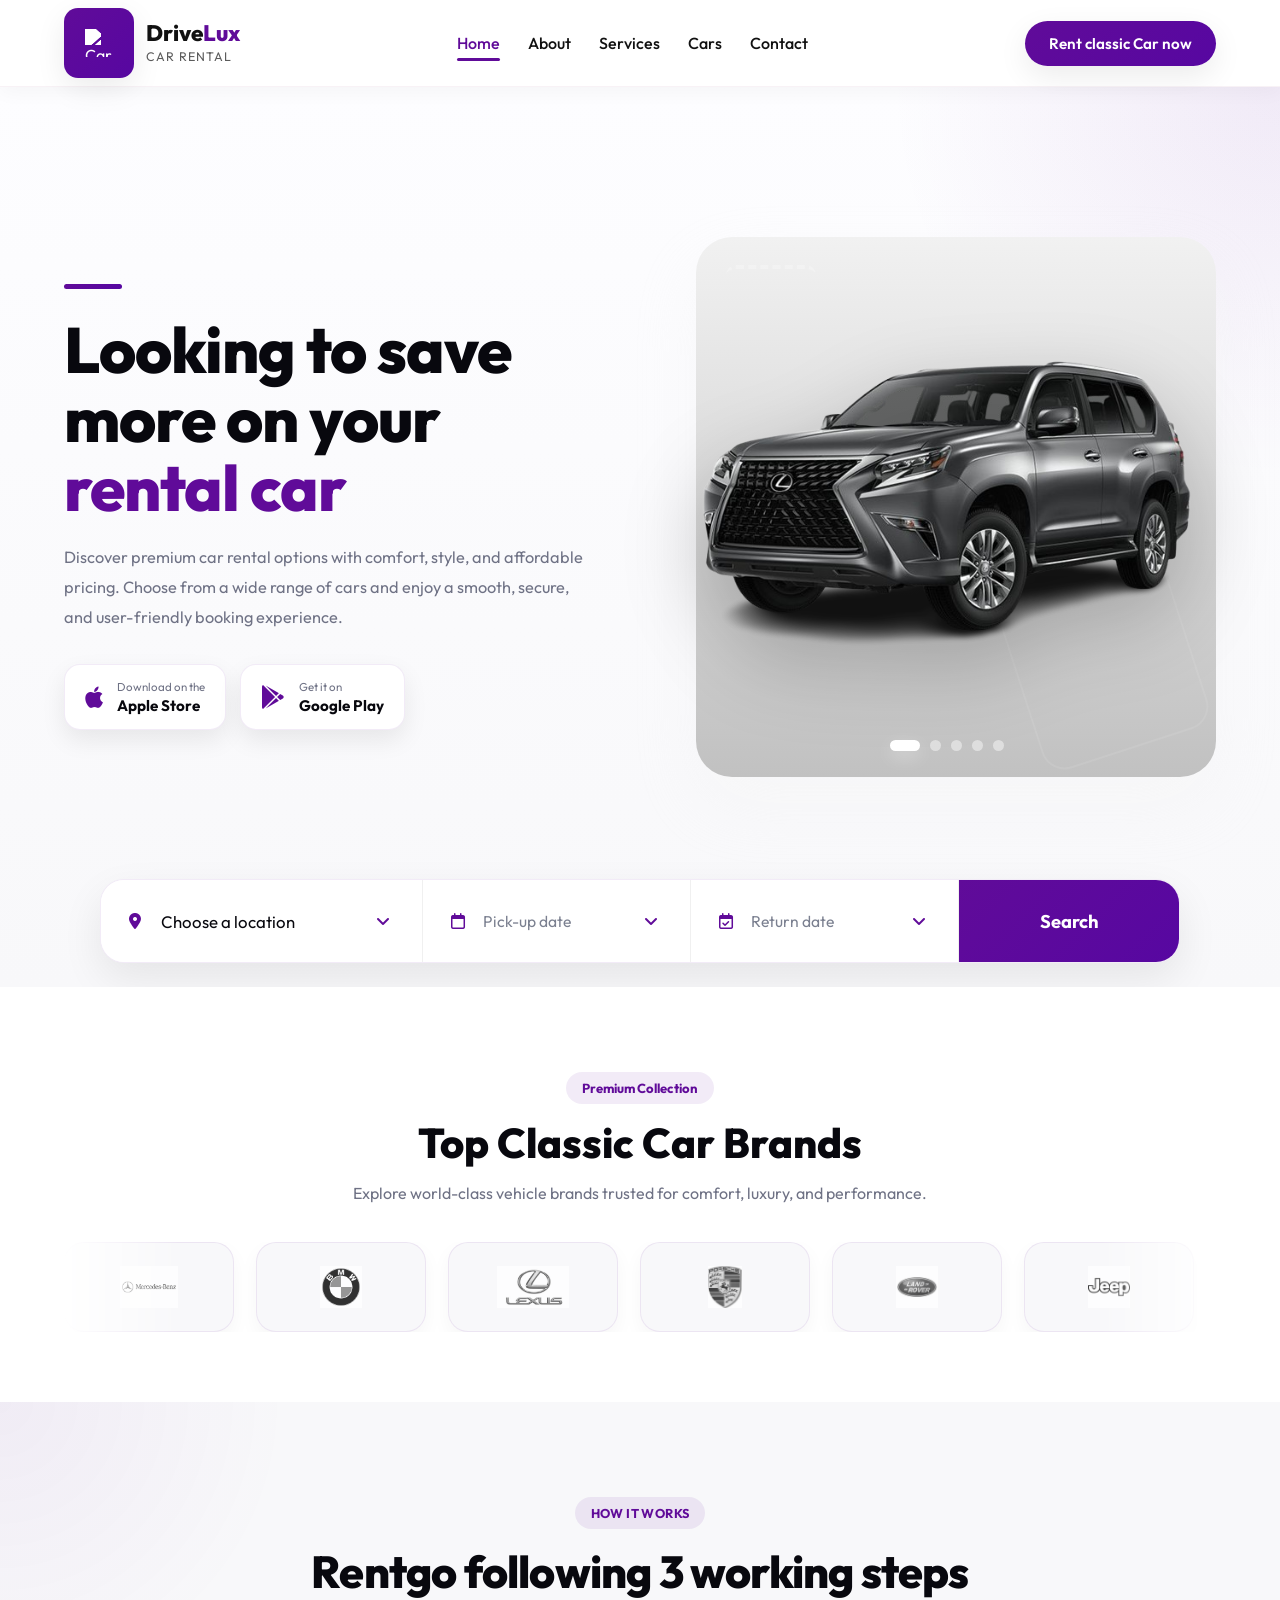
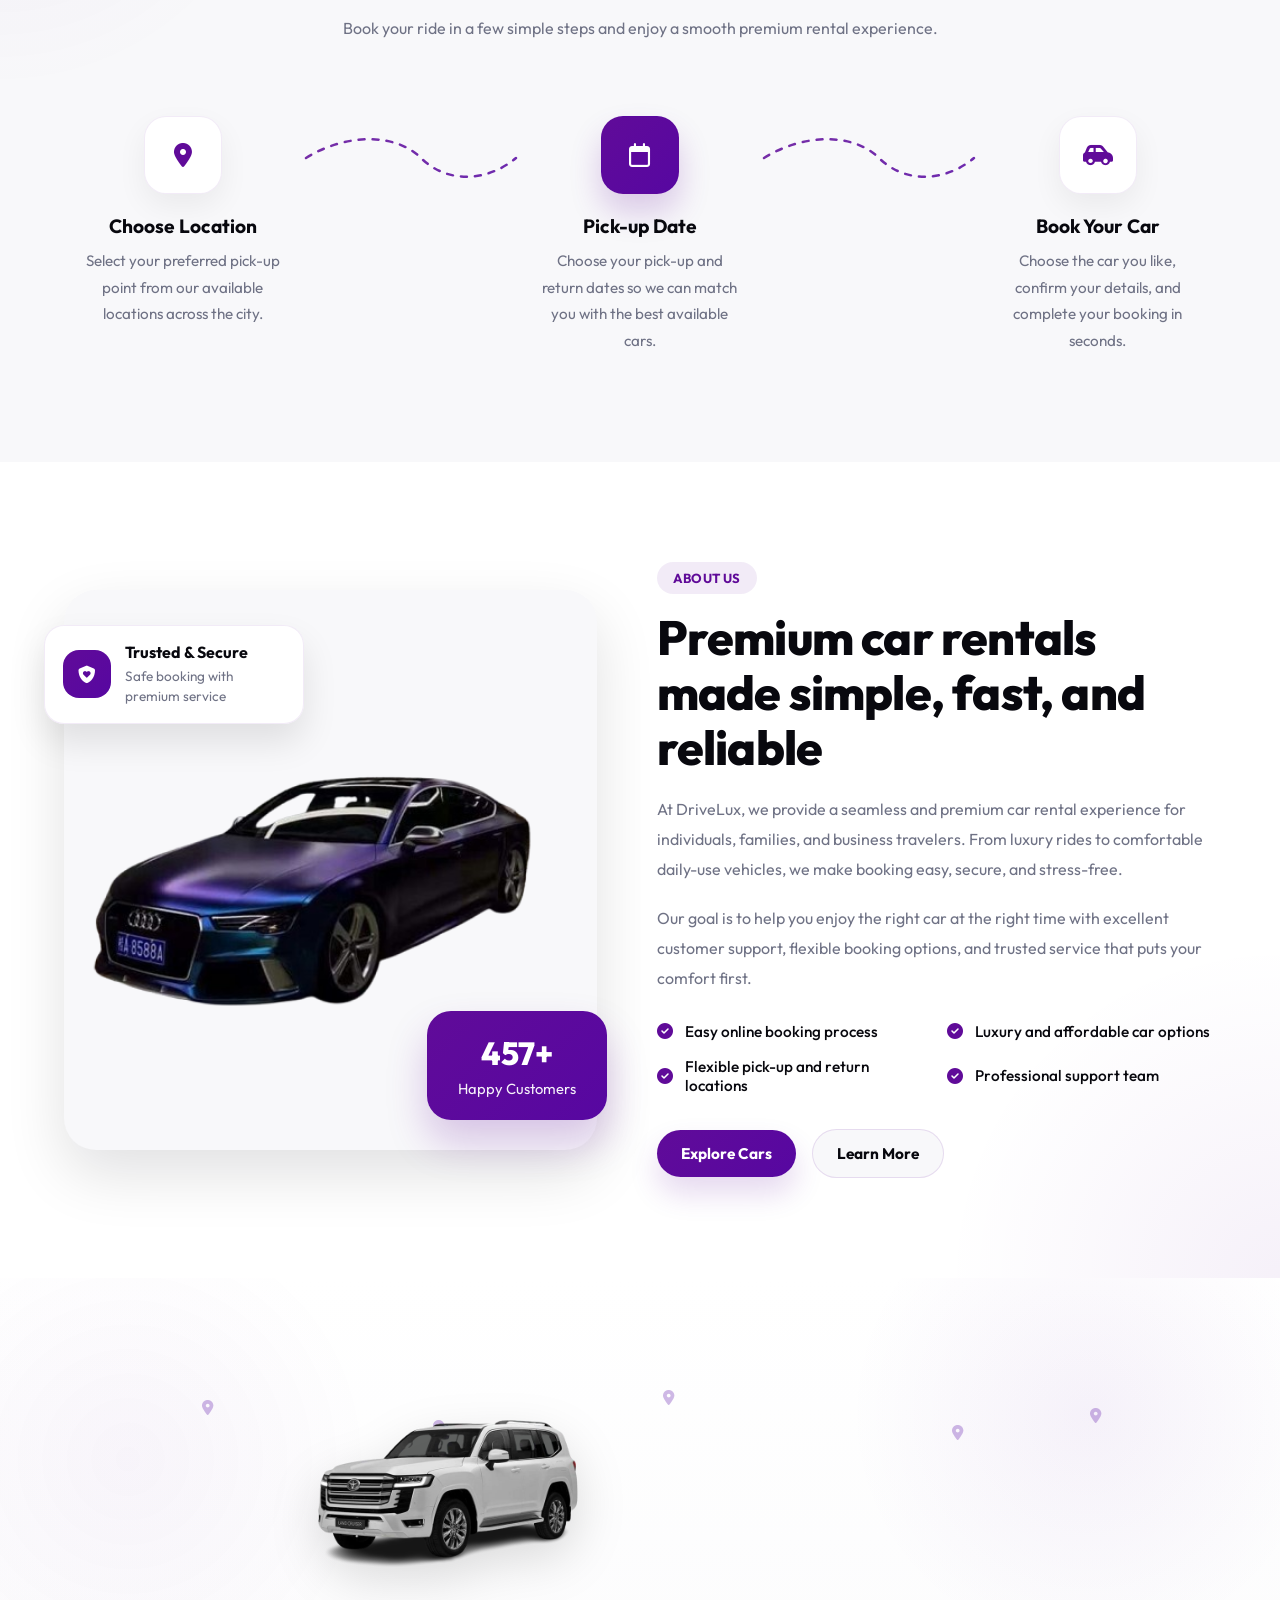
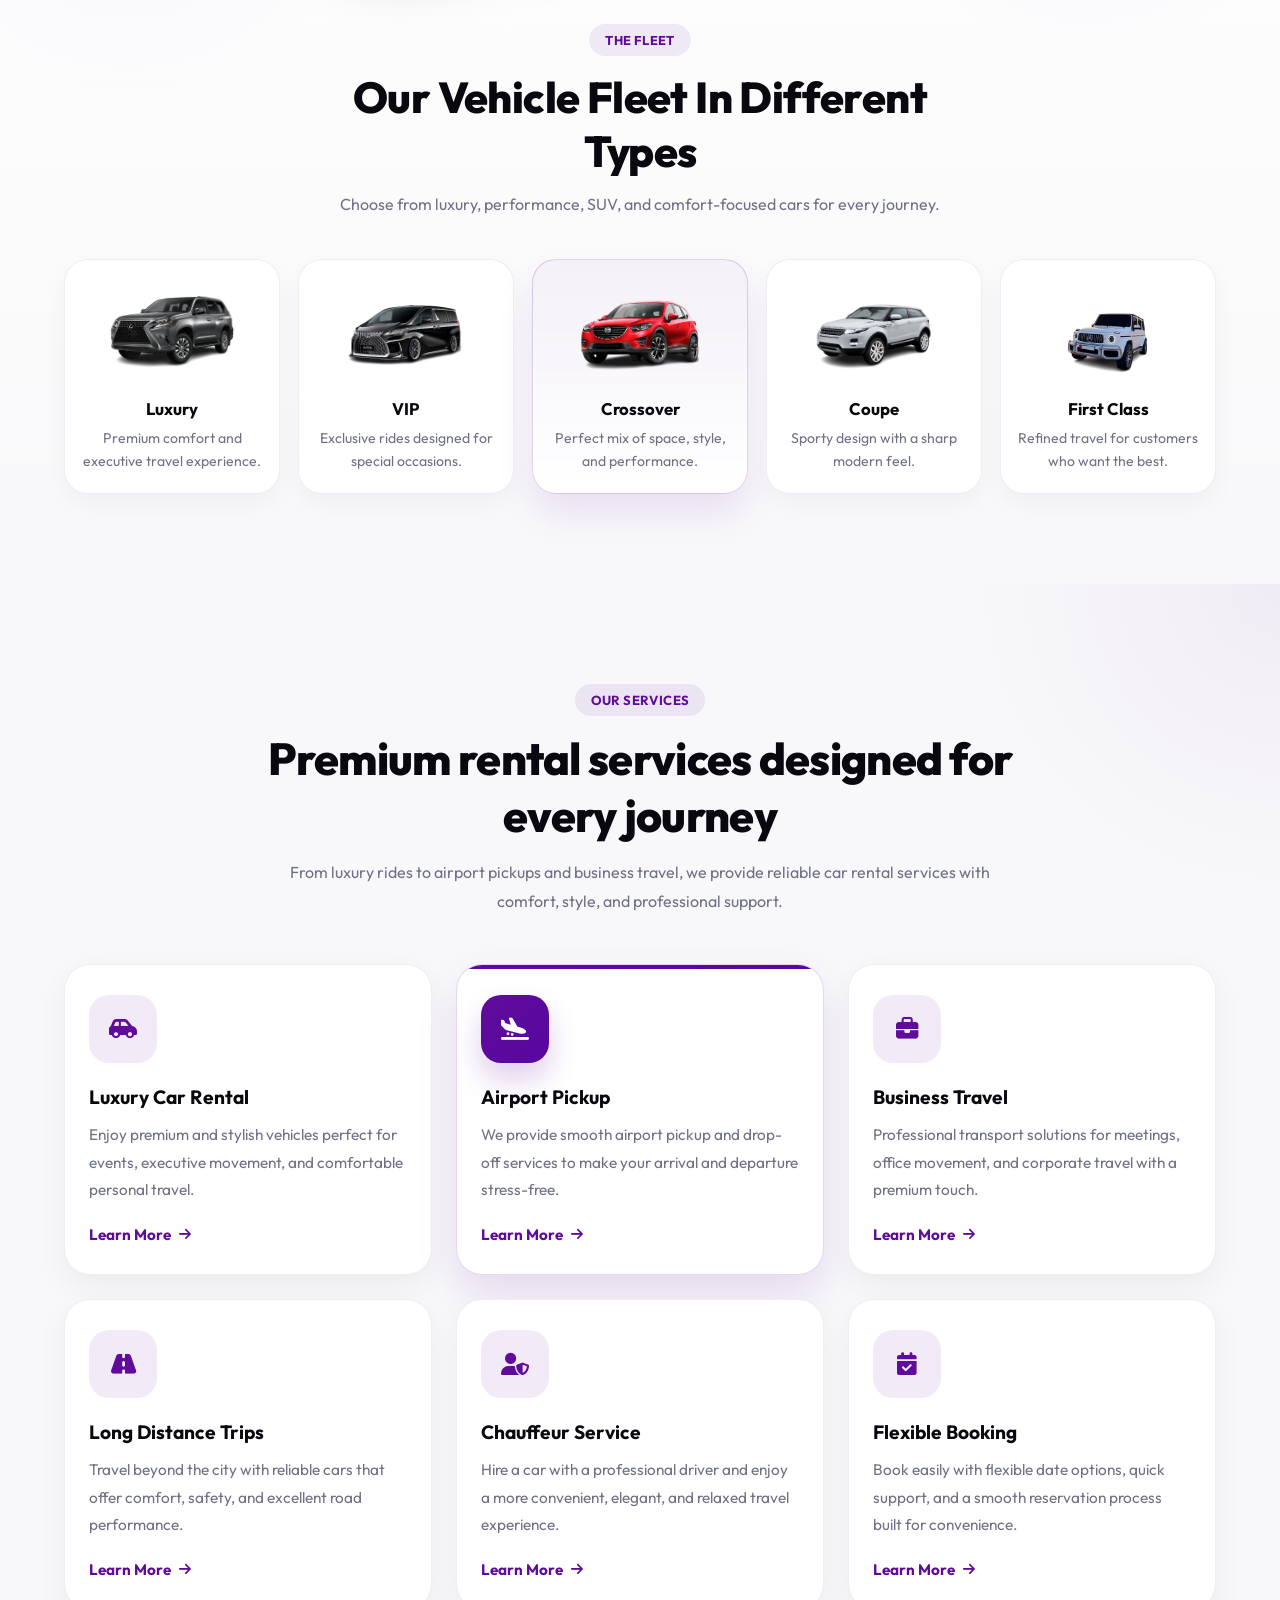
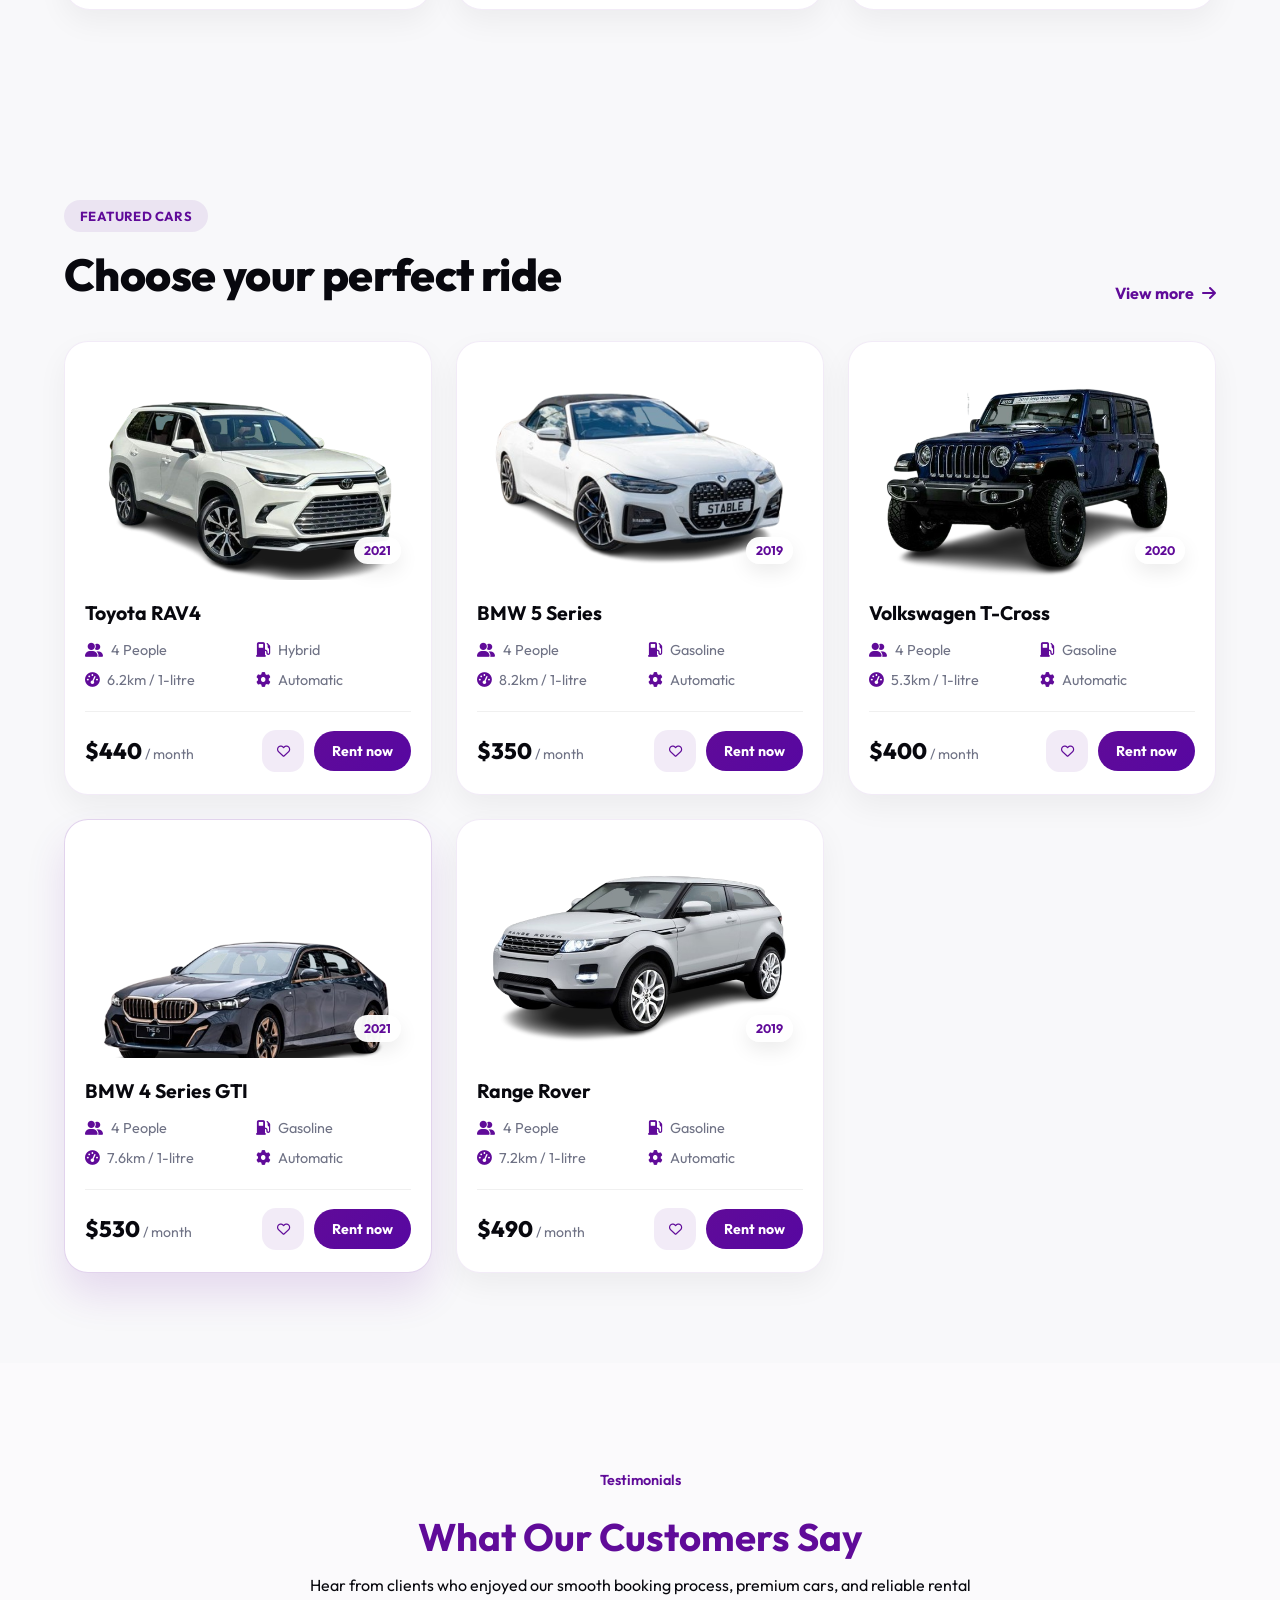
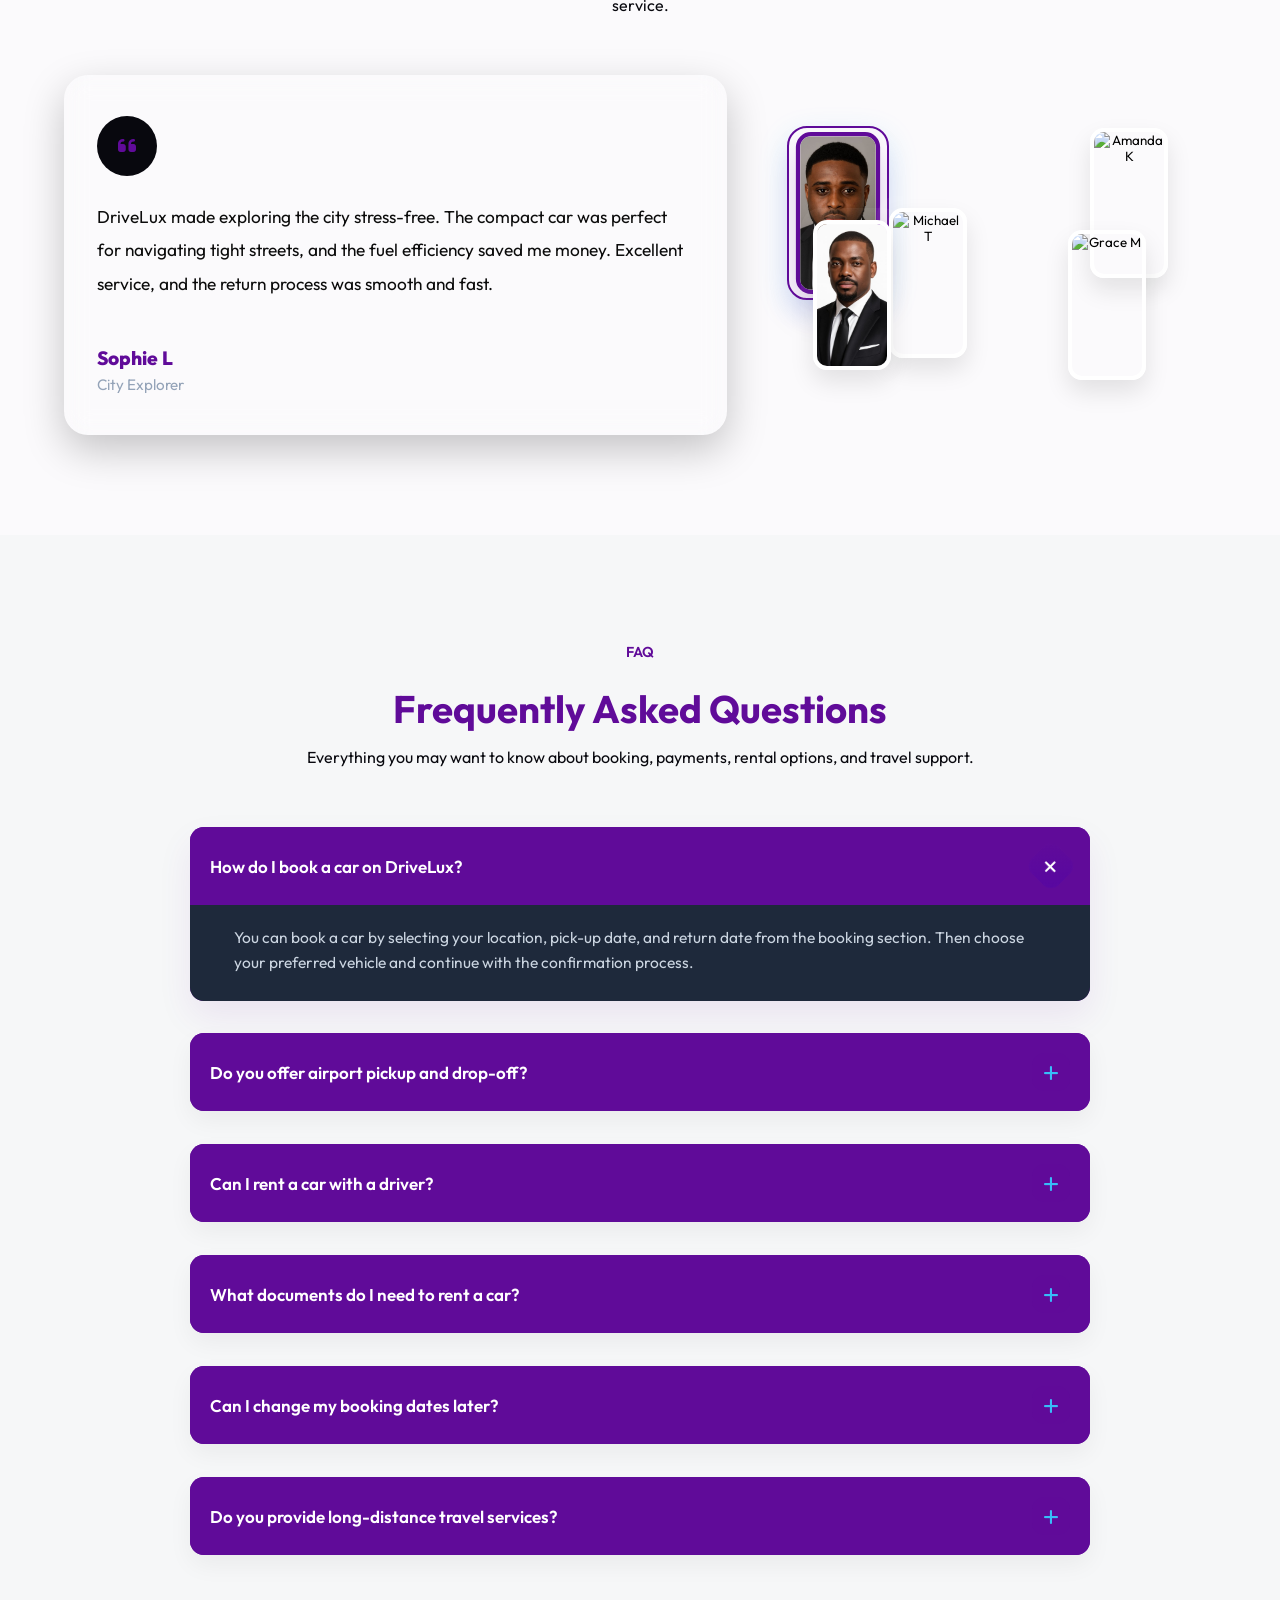
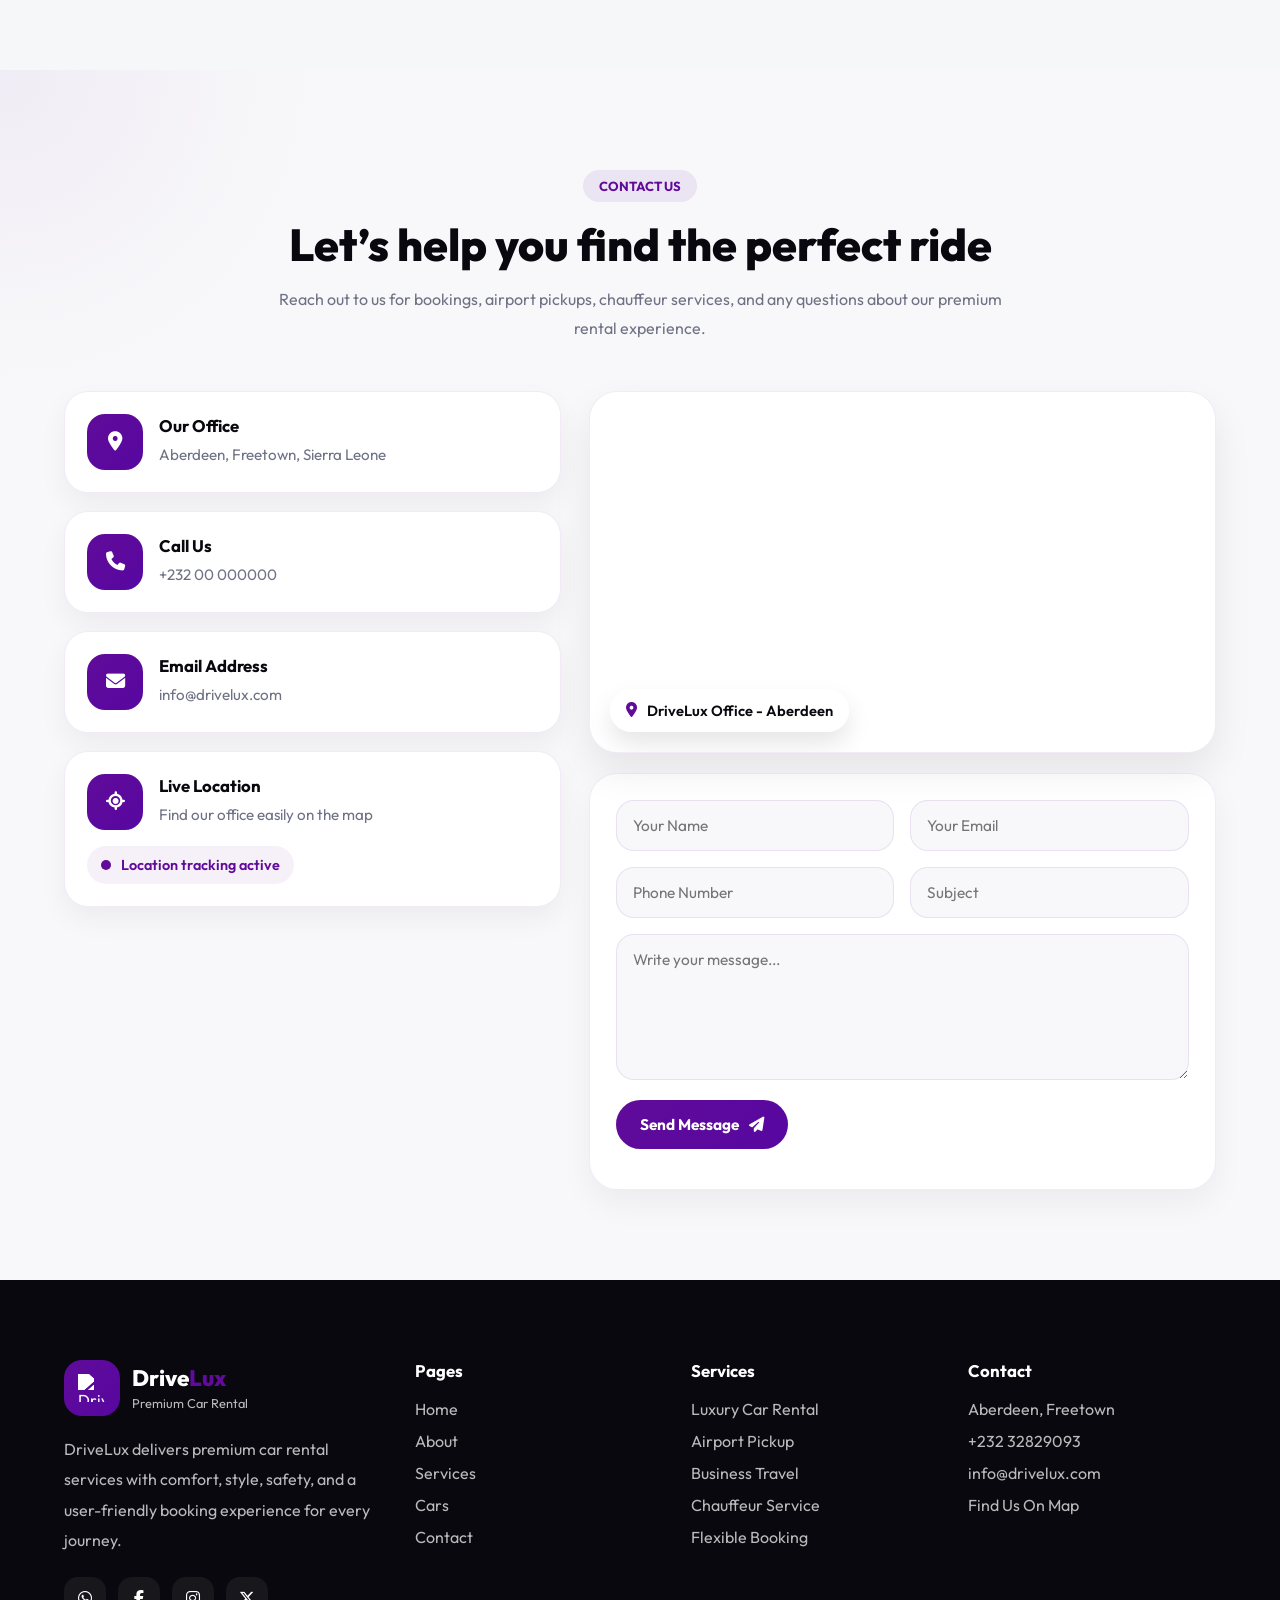
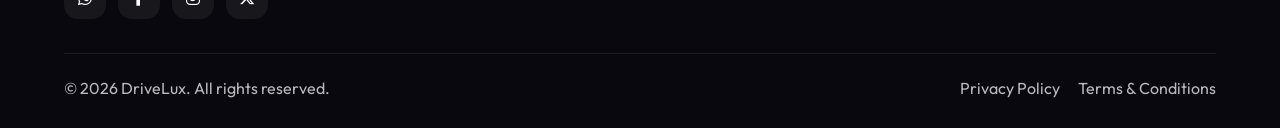
==== commit 27f7d2ea: "Add files via upload" ====
--- a/index.html
+++ b/index.html
@@ -1,4 +1,3 @@
-<<<<<<< HEAD
 <!DOCTYPE html>
 <html lang="en">
 <head>
@@ -1158,1165 +1157,4 @@
 
   <script src="index.js"></script>
 </body>
-=======
-<!DOCTYPE html>
-<html lang="en">
-<head>
-  <meta charset="UTF-8" />
-  <meta name="viewport" content="width=device-width, initial-scale=1.0" />
-  <title>DriveLux Car Rental</title>
-
-  <!-- Google Fonts -->
-  <link rel="preconnect" href="https://fonts.googleapis.com">
-  <link rel="preconnect" href="https://fonts.gstatic.com" crossorigin>
-  <link href="https://fonts.googleapis.com/css2?family=Outfit:wght@300;400;500;600;700;800&display=swap" rel="stylesheet">
-
-  <!-- Font Awesome -->
-  <link
-    rel="stylesheet"
-    href="https://cdnjs.cloudflare.com/ajax/libs/font-awesome/6.5.0/css/all.min.css"
-  />
-
-  <link rel="stylesheet" href="style.css" />
-</head>
-<body>
-
-  <!-- =========================
-       HEADER / NAVBAR
-  ========================== -->
-  <header class="header">
-    <div class="container nav-container">
-
-      <!-- Logo -->
-      <a href="#" class="logo">
-        <div class="logo-img-box">
-          <img src="https://cdn-icons-png.flaticon.com/512/744/744465.png" alt="Car Rent Logo">
-        </div>
-        <div class="logo-text">
-          <h2>Drive<span>Lux</span></h2>
-          <p>Car Rental</p>
-        </div>
-      </a>
-  <!-- Desktop Nav -->
-    <nav class="navbar" id="navbar">
-      <ul class="nav-menu">
-        <li><a href="#home" class="nav-link active">Home</a></li>
-        <li><a href="#about" class="nav-link">About</a></li>
-        <li><a href="#services" class="nav-link">Services</a></li>
-        <li><a href="#featured-cars" class="nav-link">Cars</a></li>
-        <li><a href="#contact" class="nav-link">Contact</a></li>
-      </ul>
-    </nav>
-
-    <!-- Right Side -->
-    <div class="nav-actions">
-      <a href="booking.html" class="btn-book">Rent classic Car now</a>
-
-      <button class="menu-toggle" id="menuToggle" aria-label="Toggle Menu">
-        <i class="fa-solid fa-bars"></i>
-      </button>
-    </div>
-  </div>
-
-  <!-- Mobile Menu -->
-  <div class="mobile-menu" id="mobileMenu">
-    <ul class="mobile-nav-list">
-      <li><a href="#home" class="mobile-link active">Home</a></li>
-      <li><a href="#about" class="mobile-link">About</a></li>
-      <li><a href="#services" class="mobile-link">Services</a></li>
-      <li><a href="#featured-cars" class="mobile-link">Cars</a></li>
-      <li><a href="#contact" class="mobile-link">Contact</a></li>
-      <li><a href="booking.html" class="mobile-btn">Rent classic car  Now</a></li>
-    </ul>
-  </div>
-  </header>
-
-  <!-- =========================
-       HERO SECTION
-  ========================== -->
-  <section class="hero">
-    <div class="container hero-container">
-
-      <!-- LEFT CONTENT -->
-      <div class="hero-text">
-        <span class="hero-line"></span>
-        <h1 class="hero-title">
-  Looking to save more on your
-  <span class="typing-wrapper">
-    <span id="typing-text"></span>
-    <span class="cursor"></span>
-  </span>
-</h1>
-        <p>
-          Discover premium car rental options with comfort, style, and affordable pricing.
-          Choose from a wide range of cars and enjoy a smooth, secure, and user-friendly booking experience.
-        </p>
-
-        <div class="store-buttons">
-          <a href="#" class="store-btn">
-            <i class="fa-brands fa-apple"></i>
-            <div class="store-text">
-              <small>Download on the</small>
-              <strong>Apple Store</strong>
-            </div>
-          </a>
-
-          <a href="#" class="store-btn">
-            <i class="fa-brands fa-google-play"></i>
-            <div class="store-text">
-              <small>Get it on</small>
-              <strong>Google Play</strong>
-            </div>
-          </a>
-        </div>
-      </div>
-
-      <!-- RIGHT IMAGE -->
-      <div class="hero-image-area">
-  <div class="image-bg-shape" id="bgShape"></div>
-
-  <div class="car-slider">
-    <img src="images/2026_Lexus_GX_-_Luxury_SUV___Lexus_com-removebg-preview (1).png" alt="White Rental Car" class="hero-car-img active" data-color="#f1f1f1">
-    <img src="images/Jeep_Wrangler___on_Instagram___SHOP_FOR_JEEP_PARTS_LINK_IN_BIO_____________Repost__jeep__jeepwrangler__lifted__liftedjeep__overland__offroading__jeepfamily__jeepoffroad_-removebg-preview.png" alt="Black Rental Car" class="hero-car-img" data-color="#08080E">
-    <img src="images/download__41_-removebg-preview.png" alt="Red Rental Car" class="hero-car-img" data-color="#C1121F">
-    <img src="images/Really_like_this_color_and_the_lift____-removebg-preview.png" alt="Blue Rental Car" class="hero-car-img" data-color="#2563EB">
-    <img src="images/Instagram-removebg-preview.png" alt="Purple Rental Car" class="hero-car-img" data-color="#600B99">
-  </div>
-
-  <div class="slider-dots" id="sliderDots">
-    <span class="dot active"></span>
-    <span class="dot"></span>
-    <span class="dot"></span>
-    <span class="dot"></span>
-    <span class="dot"></span>
-  </div>
-</div>
-<div class="container search-wrapper">
-  <form class="search-bar" id="carSearchForm">
-
-    <!-- Location -->
-    <div class="search-item">
-      <i class="fa-solid fa-location-dot search-mini-icon"></i>
-
-      <select id="locationSelect" required>
-        <option value="">Choose a location</option>
-        <option value="Aberdeen">Aberdeen</option>
-        <option value="Lumley Beach">Lumley Beach</option>
-        <option value="Hill Station">Hill Station</option>
-        <option value="Congo Cross">Congo Cross</option>
-        <option value="Wilberforce">Wilberforce</option>
-        <option value="Juba">Juba</option>
-        <option value="Kissy">Kissy</option>
-        <option value="Waterloo">Waterloo</option>
-      </select>
-
-      <i class="fa-solid fa-angle-down dropdown-icon"></i>
-    </div>
-
-    <!-- Pick-up Date -->
-    <div class="search-item date-item" id="pickupItem">
-      <i class="fa-regular fa-calendar search-mini-icon"></i>
-
-      <input
-        type="text"
-        id="pickupText"
-        class="date-display"
-        placeholder="Pick-up date"
-        readonly
-      >
-
-      <input
-        type="date"
-        id="pickupDate"
-        class="real-date-input"
-        required
-      >
-
-      <i class="fa-solid fa-angle-down dropdown-icon"></i>
-    </div>
-
-    <!-- Return Date -->
-    <div class="search-item date-item" id="returnItem">
-      <i class="fa-regular fa-calendar-check search-mini-icon"></i>
-
-      <input
-        type="text"
-        id="returnText"
-        class="date-display"
-        placeholder="Return date"
-        readonly
-      >
-
-      <input
-        type="date"
-        id="returnDate"
-        class="real-date-input"
-        required
-      >
-
-      <i class="fa-solid fa-angle-down dropdown-icon"></i>
-    </div>
-
-    <!-- Button -->
-    <button type="submit" class="search-btn">Search</button>
-
-  </form>
-</div>
-  </section>
- <!-- =========================
-     CLASSIC CAR BRANDS SECTION
-========================== -->
-<section class="brand-section">
-  <div class="container">
-    <div class="brand-header">
-      <span class="brand-tag">Premium Collection</span>
-      <h2>Top Classic Car Brands</h2>
-      <p>Explore world-class vehicle brands trusted for comfort, luxury, and performance.</p>
-    </div>
-
-    <div class="brand-slider">
-      <div class="brand-track">
-
-        <!-- First set -->
-        <div class="brand-logo"><img src="images/Mercedes Benz Logo - Mercedes Benz Emblem - Mercedes Benz Symbol.jpg" alt="Mercedes-Benz"></div>
-        <div class="brand-logo"><img src="images/BMW (1963-1997) logo vectors free download - Brandlogos_net.jpg" alt="BMW"></div>
-        <div class="brand-logo"><img src="images/Lexus.jpg" alt="Lexus"></div>
-        <div class="brand-logo"><img src="images/Porsche.jpg" alt="Porsche"></div>
-        <div class="brand-logo"><img src="images/Land Rover Car Leasing.jpg" alt="Land Rover"></div>
-        <div class="brand-logo"><img src="images/Jeep Car UAE _ Yalla Deals.jpg" alt="Jeep"></div>
-        <div class="brand-logo"><img src="images/Toyota Motor _ Company Overview & News.jpg" alt="Toyota"></div>
-        <div class="brand-logo"><img src="images/Famous Car Company Logos and Their Brand Names.jpg" alt="Ford"></div>
-        <div class="brand-logo"><img src="images/Manual de Taller Chevrolet Montecarlo 1981 PDF Gratis.jpg" alt="Chevrolet"></div>
-        <div class="brand-logo"><img src="images/Nissan Logo, HD Png, Meaning, Brand Overview.jpg" alt="Nissan"></div>
-        <div class="brand-logo"><img src="images/Land Rover Car Leasing.jpg" alt="Range Rover"></div>
-
-        <!-- Duplicate set -->
-        <div class="brand-logo"><img src="images/Mercedes Benz Logo - Mercedes Benz Emblem - Mercedes Benz Symbol.jpg" alt="Mercedes-Benz"></div>
-        <div class="brand-logo"><img src="images/BMW (1963-1997) logo vectors free download - Brandlogos_net.jpg" alt="BMW"></div>
-        <div class="brand-logo"><img src="images/Lexus.jpg" alt="Lexus"></div>
-        <div class="brand-logo"><img src="images/porsche.png" alt="Porsche"></div>
-        <div class="brand-logo"><img src="images/Land Rover Car Leasing.jpg" alt="Land Rover"></div>
-        <div class="brand-logo"><img src="images/Jeep Car UAE _ Yalla Deals.jpg" alt="Jeep"></div>
-        <div class="brand-logo"><img src="images/Toyota Motor _ Company Overview & News.jpg" alt="Toyota"></div>
-
-      </div>
-    </div>
-  </div>
-</section>
-<!-- =========================
-     HOW IT WORKS SECTION
-========================== -->
-<section class="how-it-works">
-  <div class="container">
-    <div class="how-header reveal-up">
-      <span class="how-tag">How It Works</span>
-      <h2>Rentgo following 3 working steps</h2>
-      <p>Book your ride in a few simple steps and enjoy a smooth premium rental experience.</p>
-    </div>
-
-    <div class="how-steps">
-
-      <!-- Step 1 -->
-      <div class="how-step reveal-up">
-        <div class="step-icon">
-          <i class="fa-solid fa-location-dot"></i>
-        </div>
-        <div class="step-content">
-          <h3>Choose Location</h3>
-          <p>Select your preferred pick-up point from our available locations across the city.</p>
-        </div>
-      </div>
-
-      <div class="step-line reveal-line">
-        <svg viewBox="0 0 220 60" fill="none" xmlns="http://www.w3.org/2000/svg">
-          <path d="M5 30C45 5 95 5 120 30C145 55 185 55 215 30" stroke="url(#grad1)" stroke-width="2.5" stroke-linecap="round" stroke-dasharray="6 8"/>
-          <defs>
-            <linearGradient id="grad1" x1="5" y1="30" x2="215" y2="30" gradientUnits="userSpaceOnUse">
-              <stop stop-color="#600B99"/>
-              <stop offset="1" stop-color="#5707A1"/>
-            </linearGradient>
-          </defs>
-        </svg>
-      </div>
-
-      <!-- Step 2 -->
-      <div class="how-step active-step reveal-up">
-        <div class="step-icon">
-          <i class="fa-regular fa-calendar"></i>
-        </div>
-        <div class="step-content">
-          <h3>Pick-up Date</h3>
-          <p>Choose your pick-up and return dates so we can match you with the best available cars.</p>
-        </div>
-      </div>
-
-      <div class="step-line reveal-line">
-        <svg viewBox="0 0 220 60" fill="none" xmlns="http://www.w3.org/2000/svg">
-          <path d="M5 30C45 5 95 5 120 30C145 55 185 55 215 30" stroke="url(#grad2)" stroke-width="2.5" stroke-linecap="round" stroke-dasharray="6 8"/>
-          <defs>
-            <linearGradient id="grad2" x1="5" y1="30" x2="215" y2="30" gradientUnits="userSpaceOnUse">
-              <stop stop-color="#600B99"/>
-              <stop offset="1" stop-color="#5707A1"/>
-            </linearGradient>
-          </defs>
-        </svg>
-      </div>
-
-      <!-- Step 3 -->
-      <div class="how-step reveal-up">
-        <div class="step-icon">
-          <i class="fa-solid fa-car-side"></i>
-        </div>
-        <div class="step-content">
-          <h3>Book Your Car</h3>
-          <p>Choose the car you like, confirm your details, and complete your booking in seconds.</p>
-        </div>
-      </div>
-
-    </div>
-  </div>
-</section>
-<!-- =========================
-     ABOUT SECTION
-========================== -->
-<section class="about-section" id="about">
-  <div class="container">
-    <div class="about-wrapper">
-
-      <!-- Left Side -->
-      <div class="about-images reveal-left">
-        <div class="about-main-image">
-          <img src="images/download__42_-removebg-preview.png" alt="Luxury rental car">
-        </div>
-
-        <div class="about-floating-card">
-          <div class="about-mini-icon">
-            <i class="fa-solid fa-shield-heart"></i>
-          </div>
-          <div>
-            <h4>Trusted & Secure</h4>
-            <p>Safe booking with premium service</p>
-          </div>
-        </div>
-
-        <div class="about-stats-card">
-          <h3><span class="counter" data-target="500">0</span>+</h3>
-          <p>Happy Customers</p>
-        </div>
-      </div>
-
-      <!-- Right Side -->
-      <div class="about-content reveal-right">
-        <span class="about-tag">About Us</span>
-        <h2>Premium car rentals made simple, fast, and reliable</h2>
-        <p class="about-text">
-          At DriveLux, we provide a seamless and premium car rental experience for individuals,
-          families, and business travelers. From luxury rides to comfortable daily-use vehicles,
-          we make booking easy, secure, and stress-free.
-        </p>
-
-        <p class="about-text">
-          Our goal is to help you enjoy the right car at the right time with excellent customer
-          support, flexible booking options, and trusted service that puts your comfort first.
-        </p>
-
-        <div class="about-features">
-          <div class="about-feature">
-            <i class="fa-solid fa-circle-check"></i>
-            <span>Easy online booking process</span>
-          </div>
-
-          <div class="about-feature">
-            <i class="fa-solid fa-circle-check"></i>
-            <span>Luxury and affordable car options</span>
-          </div>
-
-          <div class="about-feature">
-            <i class="fa-solid fa-circle-check"></i>
-            <span>Flexible pick-up and return locations</span>
-          </div>
-
-          <div class="about-feature">
-            <i class="fa-solid fa-circle-check"></i>
-            <span>Professional support team</span>
-          </div>
-        </div>
-
-        <div class="about-actions">
-          <a href="#" class="about-btn primary-btn">Explore Cars</a>
-          <a href="#" class="about-btn secondary-btn">Learn More</a>
-        </div>
-      </div>
-
-    </div>
-  </div>
-</section>
-<!-- =========================
-     FLEET SECTION
-========================== -->
-<section class="fleet-section" id="cars">
-  <div class="container">
-    <div class="fleet-top reveal-up">
-      <div class="fleet-map-icons">
-        <span class="map-pin pin-1"><i class="fa-solid fa-location-dot"></i></span>
-        <span class="map-pin pin-2"><i class="fa-solid fa-location-dot"></i></span>
-        <span class="map-pin pin-3"><i class="fa-solid fa-location-dot"></i></span>
-        <span class="map-pin pin-4"><i class="fa-solid fa-location-dot"></i></span>
-        <span class="map-pin pin-5"><i class="fa-solid fa-location-dot"></i></span>
-      </div>
-
-      <div class="fleet-featured-car">
-        <img src="images/download__40_-removebg-preview.png" alt="Featured Car">
-      </div>
-    </div>
-
-    <div class="fleet-header reveal-up">
-      <span class="fleet-tag">The Fleet</span>
-      <h2>Our Vehicle Fleet In Different Types</h2>
-      <p>Choose from luxury, performance, SUV, and comfort-focused cars for every journey.</p>
-    </div>
-
-    <div class="fleet-grid">
-      <div class="fleet-card reveal-up">
-        <div class="fleet-card-image">
-          <img src="images/2026_Lexus_GX_-_Luxury_SUV___Lexus_com-removebg-preview (1).png" alt="Luxury Car">
-        </div>
-        <h3>Luxury</h3>
-        <p>Premium comfort and executive travel experience.</p>
-      </div>
-
-      <div class="fleet-card reveal-up">
-        <div class="fleet-card-image">
-          <img src="images/download__43_-removebg-preview.png" alt="VIP Car">
-        </div>
-        <h3>VIP</h3>
-        <p>Exclusive rides designed for special occasions.</p>
-      </div>
-
-      <div class="fleet-card reveal-up active-fleet-card">
-        <div class="fleet-card-image">
-          <img src="images/Of_All_the_SUVs_We_ve_Tested_and_Reviewed__These_Are_Our_Favorites_for_2026-removebg-preview.png" alt="Crossover Car">
-        </div>
-        <h3>Crossover</h3>
-        <p>Perfect mix of space, style, and performance.</p>
-      </div>
-
-      <div class="fleet-card reveal-up">
-        <div class="fleet-card-image">
-          <img src="images/it_all_about_range_rover-removebg-preview.png" alt="Coupe Car">
-        </div>
-        <h3>Coupe</h3>
-        <p>Sporty design with a sharp modern feel.</p>
-      </div>
-
-      <div class="fleet-card reveal-up">
-        <div class="fleet-card-image">
-          <img src="images/_staaaarshineeee-removebg-preview.png" alt="First Class Car">
-        </div>
-        <h3>First Class</h3>
-        <p>Refined travel for customers who want the best.</p>
-      </div>
-    </div>
-  </div>
-</section>
-<section class="services-section" id="services">
-  <div class="container">
-    <div class="services-header reveal-up">
-      <span class="services-tag">Our Services</span>
-      <h2>Premium rental services designed for every journey</h2>
-      <p>
-        From luxury rides to airport pickups and business travel, we provide
-        reliable car rental services with comfort, style, and professional support.
-      </p>
-    </div>
-
-    <div class="services-grid">
-
-      <!-- Service 1 -->
-      <div class="service-card reveal-up">
-        <div class="service-icon">
-          <i class="fa-solid fa-car-side"></i>
-        </div>
-        <h3>Luxury Car Rental</h3>
-        <p>
-          Enjoy premium and stylish vehicles perfect for events, executive movement,
-          and comfortable personal travel.
-        </p>
-        <a href="#" class="service-link"
-           data-title="Luxury Car Rental"
-           data-text="Our luxury car rental service gives you access to premium vehicles designed for comfort, class, and prestige. It is perfect for weddings, executive movement, private events, city rides, and special occasions. We provide well-maintained vehicles, smooth booking, and a professional customer experience from start to finish.">
-          Learn More <i class="fa-solid fa-arrow-right"></i>
-        </a>
-      </div>
-
-      <!-- Service 2 -->
-      <div class="service-card reveal-up active-service-card">
-        <div class="service-icon">
-          <i class="fa-solid fa-plane-arrival"></i>
-        </div>
-        <h3>Airport Pickup</h3>
-        <p>
-          We provide smooth airport pickup and drop-off services to make your arrival
-          and departure stress-free.
-        </p>
-        <a href="#" class="service-link"
-           data-title="Airport Pickup"
-           data-text="Our airport pickup service helps you arrive and leave without stress. We offer timely pickups, comfortable vehicles, and professional drivers to ensure a smooth travel experience. Whether you are arriving for business, vacation, or family visits, we make your airport movement easy, safe, and reliable.">
-          Learn More <i class="fa-solid fa-arrow-right"></i>
-        </a>
-      </div>
-
-      <!-- Service 3 -->
-      <div class="service-card reveal-up">
-        <div class="service-icon">
-          <i class="fa-solid fa-briefcase"></i>
-        </div>
-        <h3>Business Travel</h3>
-        <p>
-          Professional transport solutions for meetings, office movement, and corporate
-          travel with a premium touch.
-        </p>
-        <a href="#" class="service-link"
-           data-title="Business Travel"
-           data-text="Our business travel service is designed for professionals and organizations that need dependable and executive transportation. It is ideal for meetings, conferences, official movement, corporate pickups, and business appointments. We focus on comfort, punctuality, and a polished travel experience.">
-          Learn More <i class="fa-solid fa-arrow-right"></i>
-        </a>
-      </div>
-
-      <!-- Service 4 -->
-      <div class="service-card reveal-up">
-        <div class="service-icon">
-          <i class="fa-solid fa-road"></i>
-        </div>
-        <h3>Long Distance Trips</h3>
-        <p>
-          Travel beyond the city with reliable cars that offer comfort, safety,
-          and excellent road performance.
-        </p>
-        <a href="#" class="service-link"
-           data-title="Long Distance Trips"
-           data-text="Our long distance trip service is built for comfort and reliability on extended journeys. Whether you are traveling outside the city for family visits, work, events, or personal reasons, we provide safe and road-ready vehicles that make the trip smoother and more enjoyable.">
-          Learn More <i class="fa-solid fa-arrow-right"></i>
-        </a>
-      </div>
-
-      <!-- Service 5 -->
-      <div class="service-card reveal-up">
-        <div class="service-icon">
-          <i class="fa-solid fa-user-shield"></i>
-        </div>
-        <h3>Chauffeur Service</h3>
-        <p>
-          Hire a car with a professional driver and enjoy a more convenient,
-          elegant, and relaxed travel experience.
-        </p>
-        <a href="#" class="service-link"
-           data-title="Chauffeur Service"
-           data-text="Our chauffeur service gives you the comfort of having a professional driver handle your transportation. This service is perfect for executive movement, events, business meetings, airport runs, and customers who prefer a more relaxed and premium riding experience.">
-          Learn More <i class="fa-solid fa-arrow-right"></i>
-        </a>
-      </div>
-
-      <!-- Service 6 -->
-      <div class="service-card reveal-up">
-        <div class="service-icon">
-          <i class="fa-solid fa-calendar-check"></i>
-        </div>
-        <h3>Flexible Booking</h3>
-        <p>
-          Book easily with flexible date options, quick support, and a smooth
-          reservation process built for convenience.
-        </p>
-        <a href="#" class="service-link"
-           data-title="Flexible Booking"
-           data-text="Our flexible booking service makes it easier for customers to reserve a car based on their personal schedule and travel needs. With simple booking steps, date flexibility, and responsive support, we make the process smooth, fast, and convenient for every user.">
-          Learn More <i class="fa-solid fa-arrow-right"></i>
-        </a>
-      </div>
-
-    </div>
-  </div>
-</section>
-
-<!-- =========================
-     SERVICE POPUP MODAL
-========================== -->
-<div class="service-modal" id="serviceModal">
-  <div class="service-modal-overlay" id="serviceModalOverlay"></div>
-
-  <div class="service-modal-content">
-    <button class="service-modal-close" id="serviceModalClose">
-      <i class="fa-solid fa-xmark"></i>
-    </button>
-
-    <div class="service-modal-icon">
-      <i class="fa-solid fa-car"></i>
-    </div>
-
-    <h3 id="serviceModalTitle">Service Title</h3>
-    <p id="serviceModalText">Service information will appear here.</p>
-
-    <button class="service-modal-btn" id="serviceModalBtn">Close</button>
-  </div>
-</div>
-<!-- =========================
-     FEATURED CARS SECTION
-========================== -->
-<section class="featured-cars-section" id="featured-cars">
-  <div class="container">
-    <div class="featured-cars-header reveal-up">
-      <div>
-        <span class="featured-cars-tag">Featured Cars</span>
-        <h2>Choose your perfect ride</h2>
-      </div>
-
-      <a href="#" class="featured-view-more">
-        View more <i class="fa-solid fa-arrow-right"></i>
-      </a>
-    </div>
-
-    <div class="featured-cars-grid">
-
-      <!-- Card 1 -->
-      <div class="featured-car-card reveal-up">
-        <div class="featured-car-image">
-          <img src="images/download__44_-removebg-preview.png" alt="Toyota RAV4">
-          <span class="car-year">2021</span>
-        </div>
-
-        <div class="featured-car-content">
-          <h3>Toyota RAV4</h3>
-
-          <div class="car-specs">
-            <span><i class="fa-solid fa-user-group"></i> 4 People</span>
-            <span><i class="fa-solid fa-gas-pump"></i> Hybrid</span>
-            <span><i class="fa-solid fa-gauge-high"></i> 6.2km / 1-litre</span>
-            <span><i class="fa-solid fa-gear"></i> Automatic</span>
-          </div>
-
-          <div class="car-card-footer">
-            <div class="car-price">
-              <strong>$440</strong>
-              <small>/ month</small>
-            </div>
-
-            <div class="car-actions">
-              <button class="fav-btn" aria-label="Add to favorites">
-                <i class="fa-regular fa-heart"></i>
-              </button>
-              <a href="#" class="rent-btn">Rent now</a>
-            </div>
-          </div>
-        </div>
-      </div>
-
-      <!-- Card 2 -->
-      <div class="featured-car-card reveal-up">
-        <div class="featured-car-image">
-          <img src="images/Following_are_the_specifications_for_the_latest_generation_of_the_BMW_4-Series__2021_-removebg-preview.png" alt="BMW 5 Series">
-          <span class="car-year">2019</span>
-        </div>
-
-        <div class="featured-car-content">
-          <h3>BMW 5 Series</h3>
-
-          <div class="car-specs">
-            <span><i class="fa-solid fa-user-group"></i> 4 People</span>
-            <span><i class="fa-solid fa-gas-pump"></i> Gasoline</span>
-            <span><i class="fa-solid fa-gauge-high"></i> 8.2km / 1-litre</span>
-            <span><i class="fa-solid fa-gear"></i> Automatic</span>
-          </div>
-
-          <div class="car-card-footer">
-            <div class="car-price">
-              <strong>$350</strong>
-              <small>/ month</small>
-            </div>
-
-            <div class="car-actions">
-              <button class="fav-btn" aria-label="Add to favorites">
-                <i class="fa-regular fa-heart"></i>
-              </button>
-              <a href="#" class="rent-btn">Rent now</a>
-            </div>
-          </div>
-        </div>
-      </div>
-
-      <!-- Card 3 -->
-      <div class="featured-car-card reveal-up">
-        <div class="featured-car-image">
-          <img src="images/download__38_-removebg-preview.png" alt="Volkswagen T-Cross">
-          <span class="car-year">2020</span>
-        </div>
-
-        <div class="featured-car-content">
-          <h3>Volkswagen T-Cross</h3>
-
-          <div class="car-specs">
-            <span><i class="fa-solid fa-user-group"></i> 4 People</span>
-            <span><i class="fa-solid fa-gas-pump"></i> Gasoline</span>
-            <span><i class="fa-solid fa-gauge-high"></i> 5.3km / 1-litre</span>
-            <span><i class="fa-solid fa-gear"></i> Automatic</span>
-          </div>
-
-          <div class="car-card-footer">
-            <div class="car-price">
-              <strong>$400</strong>
-              <small>/ month</small>
-            </div>
-
-            <div class="car-actions">
-              <button class="fav-btn" aria-label="Add to favorites">
-                <i class="fa-regular fa-heart"></i>
-              </button>
-              <a href="#" class="rent-btn">Rent now</a>
-            </div>
-          </div>
-        </div>
-      </div>
-
-      <!-- Card 5 -->
-      <div class="featured-car-card reveal-up active-featured-card">
-        <div class="featured-car-image">
-          <img src="images/BMW-removebg-preview.png" alt="BMW 4 Series GTI">
-          <span class="car-year">2021</span>
-        </div>
-
-        <div class="featured-car-content">
-          <h3>BMW 4 Series GTI</h3>
-
-          <div class="car-specs">
-            <span><i class="fa-solid fa-user-group"></i> 4 People</span>
-            <span><i class="fa-solid fa-gas-pump"></i> Gasoline</span>
-            <span><i class="fa-solid fa-gauge-high"></i> 7.6km / 1-litre</span>
-            <span><i class="fa-solid fa-gear"></i> Automatic</span>
-          </div>
-
-          <div class="car-card-footer">
-            <div class="car-price">
-              <strong>$530</strong>
-              <small>/ month</small>
-            </div>
-
-            <div class="car-actions">
-              <button class="fav-btn" aria-label="Add to favorites">
-                <i class="fa-regular fa-heart"></i>
-              </button>
-              <a href="#" class="rent-btn">Rent now</a>
-            </div>
-          </div>
-        </div>
-      </div>
-
-      <!-- Card 6 -->
-      <div class="featured-car-card reveal-up">
-        <div class="featured-car-image">
-          <img src="images/it_all_about_range_rover-removebg-preview.png" alt="BMW 4 Series">
-          <span class="car-year">2019</span>
-        </div>
-
-        <div class="featured-car-content">
-          <h3>Range Rover </h3>
-
-          <div class="car-specs">
-            <span><i class="fa-solid fa-user-group"></i> 4 People</span>
-            <span><i class="fa-solid fa-gas-pump"></i> Gasoline</span>
-            <span><i class="fa-solid fa-gauge-high"></i> 7.2km / 1-litre</span>
-            <span><i class="fa-solid fa-gear"></i> Automatic</span>
-          </div>
-
-          <div class="car-card-footer">
-            <div class="car-price">
-              <strong>$490</strong>
-              <small>/ month</small>
-            </div>
-
-            <div class="car-actions">
-              <button class="fav-btn" aria-label="Add to favorites">
-                <i class="fa-regular fa-heart"></i>
-              </button>
-              <a href="#" class="rent-btn">Rent now</a>
-            </div>
-          </div>
-        </div>
-      </div>
-
-    </div>
-  </div>
-</section>
-<!-- =========================
-     TESTIMONIAL SECTION
-========================== -->
-<section class="testimonial-section" id="testimonials">
-  <div class="container">
-    <div class="section-header reveal-up">
-      <span class="section-tag">Testimonials</span>
-      <h2>What Our Customers Say</h2>
-      <p>
-        Hear from clients who enjoyed our smooth booking process, premium cars,
-        and reliable rental service.
-      </p>
-    </div>
-
-    <div class="testimonial-layout">
-      <!-- Main Testimonial -->
-      <div class="testimonial-card reveal-left">
-        <div class="quote-icon">
-          <i class="fa-solid fa-quote-left"></i>
-        </div>
-
-        <p class="testimonial-text" id="testimonialText">
-          DriveLux made exploring the city stress-free. The compact car was perfect
-          for navigating tight streets, and the fuel efficiency saved me money.
-          Excellent service, and the return process was smooth and fast.
-        </p>
-
-        <div class="testimonial-user">
-          <h3 id="testimonialName">Sophie L</h3>
-          <span id="testimonialRole">City Explorer</span>
-        </div>
-      </div>
-
-      <!-- Avatars -->
-      <div class="testimonial-avatars reveal-right">
-        <button
-          class="avatar-item active"
-          data-text="DriveLux made exploring the city stress-free. The compact car was perfect for navigating tight streets, and the fuel efficiency saved me money. Excellent service, and the return process was smooth and fast."
-          data-name="Sophie L"
-          data-role="City Explorer"
-          aria-label="View Sophie testimonial"
-        >
-          <img src="images2/Young black Excellence.jpg" alt="Sophie L" />
-        </button>
-
-        <button
-          class="avatar-item"
-          data-text="Booking was very easy and the airport pickup was right on time. The car was clean, comfortable, and the customer service was very professional from start to finish."
-          data-name="Michael T"
-          data-role="Business Traveler"
-          aria-label="View Michael testimonial"
-        >
-          <img src="images2/Black_man.jpg" alt="Michael T" />
-        </button>
-
-        <button
-          class="avatar-item"
-          data-text="I loved the luxury car option. It made my event feel special and the whole rental process was simple. I will definitely use DriveLux again."
-          data-name="Amanda K"
-          data-role="Event Client"
-          aria-label="View Amanda testimonial"
-        >
-          <img src="images2/white_man.jpg" alt="Amanda K" />
-        </button>
-
-        <button
-          class="avatar-item"
-          data-text="Their chauffeur service was excellent. The driver was polite, punctual, and very professional. It was one of the smoothest ride experiences I have had."
-          data-name="Daniel J"
-          data-role="Executive Client"
-          aria-label="View Daniel testimonial"
-        >
-          <img src="images2/homme noir en veste.jpg" alt="Daniel J" />
-        </button>
-
-        <button
-          class="avatar-item"
-          data-text="The car was in great condition and the flexible booking really helped me. I liked how easy it was to choose my dates and confirm everything quickly."
-          data-name="Grace M"
-          data-role="Frequent Renter"
-          aria-label="View Grace testimonial"
-        >
-          <img src="images2/woman.jpg" alt="Grace M" />
-        </button>
-        
-      </div>
-    </div>
-  </div>
-</section>
-
-<!-- =========================
-     FAQ SECTION
-========================== -->
-<section class="faq-section" id="faq">
-  <div class="container">
-    <div class="section-header reveal-up">
-      <span class="section-tag">FAQ</span>
-      <h2>Frequently Asked Questions</h2>
-      <p>
-        Everything you may want to know about booking, payments, rental options,
-        and travel support.
-      </p>
-    </div>
-
-    <div class="faq-wrapper">
-      <div class="faq-item active-faq reveal-up">
-        <button class="faq-question" type="button">
-          <span>How do I book a car on DriveLux?</span>
-          <i class="fa-solid fa-plus"></i>
-        </button>
-        <div class="faq-answer">
-          <p>
-            You can book a car by selecting your location, pick-up date, and return
-            date from the booking section. Then choose your preferred vehicle and
-            continue with the confirmation process.
-          </p>
-        </div>
-      </div>
-
-      <div class="faq-item reveal-up">
-        <button class="faq-question" type="button">
-          <span>Do you offer airport pickup and drop-off?</span>
-          <i class="fa-solid fa-plus"></i>
-        </button>
-        <div class="faq-answer">
-          <p>
-            Yes, we offer airport pickup and drop-off services to make your journey
-            more convenient, comfortable, and stress-free.
-          </p>
-        </div>
-      </div>
-
-      <div class="faq-item reveal-up">
-        <button class="faq-question" type="button">
-          <span>Can I rent a car with a driver?</span>
-          <i class="fa-solid fa-plus"></i>
-        </button>
-        <div class="faq-answer">
-          <p>
-            Yes, our chauffeur service allows you to hire a car with a professional
-            driver for business trips, private travel, airport runs, and events.
-          </p>
-        </div>
-      </div>
-
-      <div class="faq-item reveal-up">
-        <button class="faq-question" type="button">
-          <span>What documents do I need to rent a car?</span>
-          <i class="fa-solid fa-plus"></i>
-        </button>
-        <div class="faq-answer">
-          <p>
-            In most cases, you will need a valid ID card or passport, a driving
-            license, and your booking details for verification.
-          </p>
-        </div>
-      </div>
-
-      <div class="faq-item reveal-up">
-        <button class="faq-question" type="button">
-          <span>Can I change my booking dates later?</span>
-          <i class="fa-solid fa-plus"></i>
-        </button>
-        <div class="faq-answer">
-          <p>
-            Yes, we support flexible booking. Changes depend on vehicle availability
-            and should be requested as early as possible.
-          </p>
-        </div>
-      </div>
-
-      <div class="faq-item reveal-up">
-        <button class="faq-question" type="button">
-          <span>Do you provide long-distance travel services?</span>
-          <i class="fa-solid fa-plus"></i>
-        </button>
-        <div class="faq-answer">
-          <p>
-            Yes, we provide long-distance trip services with reliable and comfortable
-            vehicles suitable for safe journeys outside the city.
-          </p>
-        </div>
-      </div>
-    </div>
-  </div>
-</section>
-<!-- =========================
-     CONTACT SECTION
-========================== -->
-<section class="contact-section" id="contact">
-  <div class="container">
-    <div class="contact-header reveal-up">
-      <span class="contact-tag">Contact Us</span>
-      <h2>Let’s help you find the perfect ride</h2>
-      <p>
-        Reach out to us for bookings, airport pickups, chauffeur services,
-        and any questions about our premium rental experience.
-      </p>
-    </div>
-
-    <div class="contact-layout">
-      <!-- Left -->
-      <div class="contact-info-box reveal-left">
-        <div class="contact-info-card">
-          <div class="contact-info-icon">
-            <i class="fa-solid fa-location-dot"></i>
-          </div>
-          <div>
-            <h3>Our Office</h3>
-            <p>Aberdeen, Freetown, Sierra Leone</p>
-          </div>
-        </div>
-
-        <div class="contact-info-card">
-          <div class="contact-info-icon">
-            <i class="fa-solid fa-phone"></i>
-          </div>
-          <div>
-            <h3>Call Us</h3>
-            <p>+232 00 000000</p>
-          </div>
-        </div>
-
-        <div class="contact-info-card">
-          <div class="contact-info-icon">
-            <i class="fa-solid fa-envelope"></i>
-          </div>
-          <div>
-            <h3>Email Address</h3>
-            <p>info@drivelux.com</p>
-          </div>
-        </div>
-
-        <div class="contact-track-card">
-          <div class="track-top">
-            <div class="track-icon">
-              <i class="fa-solid fa-location-crosshairs"></i>
-            </div>
-            <div>
-              <h4>Live Location</h4>
-              <p>Find our office easily on the map</p>
-            </div>
-          </div>
-
-          <div class="track-status">
-            <span class="track-dot"></span>
-            <span>Location tracking active</span>
-          </div>
-        </div>
-      </div>
-
-      <!-- Right -->
-      <div class="contact-map-form reveal-right">
-        <div class="contact-map-box">
-          <iframe
-            src="https://www.google.com/maps?q=Aberdeen%20Freetown%20Sierra%20Leone&output=embed"
-            loading="lazy"
-            referrerpolicy="no-referrer-when-downgrade"
-            title="DriveLux location map">
-          </iframe>
-
-          <div class="map-location-badge">
-            <i class="fa-solid fa-location-dot"></i>
-            <span>DriveLux Office - Aberdeen</span>
-          </div>
-        </div>
-
-        <form class="contact-form-box" id="contactForm">
-          <div class="contact-form-grid">
-            <input type="text" name="name" placeholder="Your Name" required>
-            <input type="email" name="email" placeholder="Your Email" required>
-          </div>
-
-          <div class="contact-form-grid">
-            <input type="tel" name="phone" placeholder="Phone Number" required>
-            <input type="text" name="subject" placeholder="Subject" required>
-          </div>
-
-          <textarea name="message" rows="6" placeholder="Write your message..." required></textarea>
-
-          <button type="submit" class="contact-submit-btn">
-            Send Message
-            <i class="fa-solid fa-paper-plane"></i>
-          </button>
-
-          <p class="contact-form-message" id="contactFormMessage"></p>
-        </form>
-      </div>
-    </div>
-  </div>
-</section>
-
-<!-- =========================
-     FOOTER
-========================== -->
-<footer class="footer-section">
-  <div class="container">
-    <div class="footer-top">
-
-      <div class="footer-brand">
-        <a href="#home" class="footer-logo">
-          <div class="footer-logo-box">
-            <img src="https://cdn-icons-png.flaticon.com/512/744/744465.png" alt="DriveLux Logo">
-          </div>
-          <div class="footer-logo-text">
-            <h3>Drive<span>Lux</span></h3>
-            <p>Premium Car Rental</p>
-          </div>
-        </a>
-
-        <p class="footer-brand-text">
-          DriveLux delivers premium car rental services with comfort, style,
-          safety, and a user-friendly booking experience for every journey.
-        </p>
-
-        <div class="footer-socials">
-            <a href="#" aria-label="whatsapp"><i class="fa-brands fa-whatsapp"></i></a>
-          <a href="#" aria-label="Facebook"><i class="fa-brands fa-facebook-f"></i></a>
-          <a href="#" aria-label="Instagram"><i class="fa-brands fa-instagram"></i></a>
-          <a href="#" aria-label="Twitter"><i class="fa-brands fa-x-twitter"></i></a>
-        </div>
-      </div>
-
-      <div class="footer-links">
-        <h4>Pages</h4>
-        <ul>
-          <li><a href="#home">Home</a></li>
-          <li><a href="#about">About</a></li>
-          <li><a href="#services">Services</a></li>
-          <li><a href="#featured-cars">Cars</a></li>
-          <li><a href="#contact">Contact</a></li>
-        </ul>
-      </div>
-
-      <div class="footer-links">
-        <h4>Services</h4>
-        <ul>
-          <li><a href="#services">Luxury Car Rental</a></li>
-          <li><a href="#services">Airport Pickup</a></li>
-          <li><a href="#services">Business Travel</a></li>
-          <li><a href="#services">Chauffeur Service</a></li>
-          <li><a href="#services">Flexible Booking</a></li>
-        </ul>
-      </div>
-
-      <div class="footer-links">
-        <h4>Contact</h4>
-        <ul>
-          <li><a href="#">Aberdeen, Freetown</a></li>
-          <li><a href="tel:+23200000000">+232 32829093</a></li>
-          <li><a href="mailto:info@drivelux.com">info@drivelux.com</a></li>
-          <li><a href="#contact">Find Us On Map</a></li>
-        </ul>
-      </div>
-
-    </div>
-
-    <div class="footer-bottom">
-      <p>© 2026 DriveLux. All rights reserved.</p>
-      <div class="footer-bottom-links">
-        <a href="#">Privacy Policy</a>
-        <a href="#">Terms & Conditions</a>
-      </div>
-    </div>
-  </div>
-</footer>
-
-
-
-
-
-  <script src="index.js"></script>
-</body>
->>>>>>> c8a6d77 (upload car rental website)
 </html>
--- a/style.css
+++ b/style.css
@@ -1,4 +1,3 @@
-<<<<<<< HEAD
 /* =========================
    GLOBAL STYLES
 ========================= */
@@ -4379,4386 +4378,4 @@
     opacity: 1;
     transform: translateY(0);
   }
-=======
-/* =========================
-   GLOBAL STYLES
-========================= */
-* {
-  margin: 0;
-  padding: 0;
-  box-sizing: border-box;
-  font-family: "Outfit", sans-serif;
-}
-
-:root {
-  --mauve: #600B99;
-  --mauve-dark: #5707A1;
-  --mauve-light: #5707A1;
-  --black: #111111;
-  --white: #ffffff;
-  --light-bg: #f8f7f9;
-  --text-gray: #5b5b5b;
-  --shadow: 0 10px 30px rgba(0, 0, 0, 0.08);
-  --shadow-lg: 0 16px 40px rgba(0, 0, 0, 0.12);
-  --radius: 16px;
-  --transition: all 0.35s ease;
-}
-
-body {
-  background: var(--light-bg);
-  color: var(--black);
-}
-
-a {
-  text-decoration: none;
-}
-
-ul {
-  list-style: none;
-}
-
-.container {
-  width: min(92%, 1250px);
-  margin: 0 auto;
-}
-
-/* =========================
-   HEADER / NAVBAR
-========================= */
-.header {
-  width: 100%;
-  background: rgba(255, 255, 255, 0.96);
-  backdrop-filter: blur(14px);
-  box-shadow: 0 4px 20px rgba(0, 0, 0, 0.04);
-  position: sticky;
-  top: 0;
-  left: 0;
-  z-index: 999;
-  border-bottom: 1px solid rgba(161, 92, 139, 0.08);
-}
-
-.nav-container {
-  display: flex;
-  align-items: center;
-  justify-content: space-between;
-  min-height: 86px;
-  gap: 20px;
-}
-
-/* =========================
-   LOGO
-========================= */
-.logo {
-  display: flex;
-  align-items: center;
-  gap: 12px;
-}
-
-.logo-img-box {
-  width: 70px;
-  height: 70px;
-  border-radius: 14px;
-  background: linear-gradient(135deg, var(--mauve), var(--mauve-dark));
-  display: flex;
-  align-items: center;
-  justify-content: center;
-  box-shadow: var(--shadow);
-  overflow: hidden;
-  flex-shrink: 0;
-}
-
-.logo-img-box img {
-  width: 28px;
-  height: 28px;
-  object-fit: contain;
-  filter: brightness(0) invert(1);
-}
-
-.logo-text h2 {
-  font-size: 1.4rem;
-  color: var(--black);
-  font-weight: 800;
-  line-height: 1;
-}
-
-.logo-text h2 span {
-  color: var(--mauve);
-}
-
-.logo-text p {
-  font-size: 0.78rem;
-  color: var(--text-gray);
-  margin-top: 4px;
-  letter-spacing: 1px;
-  text-transform: uppercase;
-}
-
-/* =========================
-   DESKTOP MENU
-========================= */
-.navbar {
-  display: flex;
-  align-items: center;
-}
-
-.nav-menu {
-  display: flex;
-  align-items: center;
-  gap: 28px;
-}
-
-.nav-link {
-  color: var(--black);
-  font-size: 1rem;
-  font-weight: 500;
-  position: relative;
-  transition: var(--transition);
-}
-
-.nav-link::after {
-  content: "";
-  position: absolute;
-  left: 0;
-  bottom: -8px;
-  width: 0%;
-  height: 3px;
-  border-radius: 30px;
-  background: var(--mauve);
-  transition: var(--transition);
-}
-
-.nav-link:hover,
-.nav-link.active {
-  color: var(--mauve);
-}
-
-.nav-link:hover::after,
-.nav-link.active::after {
-  width: 100%;
-}
-
-/* =========================
-   NAV BUTTONS
-========================= */
-.nav-actions {
-  display: flex;
-  align-items: center;
-  gap: 14px;
-}
-
-.btn-book {
-  background: linear-gradient(135deg, var(--mauve), var(--mauve-dark));
-  color: var(--white);
-  padding: 13px 24px;
-  border-radius: 999px;
-  font-size: 0.95rem;
-  font-weight: 600;
-  box-shadow: var(--shadow);
-  transition: var(--transition);
-}
-
-.btn-book:hover {
-  transform: translateY(-2px);
-  box-shadow: var(--shadow-lg);
-}
-
-/* =========================
-   HAMBURGER MENU
-========================= */
-.menu-toggle {
-  display: none;
-  width: 48px;
-  height: 48px;
-  border: none;
-  outline: none;
-  border-radius: 12px;
-  background: var(--mauve);
-  color: var(--white);
-  font-size: 1.2rem;
-  cursor: pointer;
-  transition: var(--transition);
-}
-
-.menu-toggle:hover {
-  background: var(--mauve-dark);
-}
-
-.menu-toggle i {
-  transition: transform 0.3s ease;
-}
-
-.menu-toggle.active i {
-  transform: rotate(90deg);
-}
-
-/* =========================
-   MOBILE MENU
-========================= */
-.mobile-menu {
-  max-height: 0;
-  overflow: hidden;
-  background: var(--white);
-  transition: max-height 0.4s ease;
-  border-top: 1px solid rgba(0, 0, 0, 0.05);
-}
-
-.mobile-menu.show {
-  max-height: 500px;
-}
-
-.mobile-nav-list {
-  padding: 18px 20px 24px;
-  display: flex;
-  flex-direction: column;
-  gap: 14px;
-}
-
-.mobile-link {
-  display: block;
-  color: var(--black);
-  font-size: 1rem;
-  font-weight: 500;
-  padding: 14px 16px;
-  border-radius: 12px;
-  transition: var(--transition);
-}
-
-.mobile-link:hover,
-.mobile-link.active {
-  background: rgba(161, 92, 139, 0.08);
-  color: var(--mauve);
-}
-
-.mobile-btn {
-  display: inline-block;
-  text-align: center;
-  background: linear-gradient(135deg, var(--mauve), var(--mauve-dark));
-  color: var(--white);
-  padding: 14px 20px;
-  border-radius: 999px;
-  font-weight: 600;
-  margin-top: 6px;
-  box-shadow: var(--shadow);
-}
-
-/* =========================
-   RESPONSIVE
-========================= */
-@media (max-width: 992px) {
-  .nav-menu {
-    gap: 18px;
-  }
-
-  .btn-book {
-    padding: 12px 18px;
-    font-size: 0.9rem;
-  }
-}
-
-@media (max-width: 850px) {
-  .navbar,
-  .btn-book {
-    display: none;
-  }
-
-  .menu-toggle {
-    display: flex;
-    align-items: center;
-    justify-content: center;
-  }
-
-  .nav-container {
-    min-height: 80px;
-  }
-}
-
-@media (min-width: 851px) {
-  .mobile-menu {
-    display: none;
-  }
-}
-
-@media (max-width: 576px) {
-  .logo-text h2 {
-    font-size: 1.15rem;
-  }
-
-  .logo-text p {
-    font-size: 0.7rem;
-  }
-
-  .logo-img-box {
-    width: 46px;
-    height: 46px;
-  }
-
-  .logo-img-box img {
-    width: 24px;
-    height: 24px;
-  }
-
-  .hero-content p {
-    font-size: 0.96rem;
-  }
-}
-/* =========================
-   Hero Sectoion
-========================= */
-* {
-  margin: 0;
-  padding: 0;
-  box-sizing: border-box;
-  font-family: "Outfit", sans-serif;
-}
-
-:root {
-  --primary: #600B99;
-  --secondary: #5707A1;
-  --light: #F8F8FA;
-  --dark: #08080E;
-  --text-soft: #6f7285;
-  --white: #ffffff;
-  --shadow-sm: 0 10px 25px rgba(0, 0, 0, 0.08);
-  --shadow-md: 0 18px 50px rgba(0, 0, 0, 0.12);
-  --shadow-lg: 0 28px 70px rgba(96, 11, 153, 0.18);
-  --radius-lg: 28px;
-  --radius-md: 18px;
-  --radius-sm: 14px;
-  --transition: all 0.35s ease;
-}
-
-body {
-  background: var(--light);
-  color: var(--dark);
-  overflow-x: hidden;
-}
-
-a {
-  text-decoration: none;
-}
-
-button,
-input,
-select {
-  border: none;
-  outline: none;
-  background: none;
-  font-family: inherit;
-}
-
-.container {
-  width: min(92%, 1240px);
-  margin: 0 auto;
-}
-
-/* HERO SECTION */
-.hero {
-  position: relative;
-  padding: 70px 0 120px;
-  background:
-    radial-gradient(circle at top right, rgba(96, 11, 153, 0.08), transparent 25%),
-    linear-gradient(180deg, #fdfdff 0%, #f8f8fa 100%);
-  min-height: 100vh;
-  display: flex;
-  align-items: center;
-}
-
-.hero-container {
-  display: grid;
-  grid-template-columns: 1.05fr 1fr;
-  align-items: center;
-  gap: 40px;
-}
-
-/* LEFT */
-.hero-text {
-  max-width: 560px;
-  animation: fadeUp 1s ease;
-}
-
-.hero-line {
-  display: inline-block;
-  width: 55px;
-  height: 5px;
-  border-radius: 999px;
-  background: linear-gradient(90deg, var(--primary), var(--secondary));
-  margin-bottom: 24px;
-}
-
-.hero-text h1 {
-  font-size: clamp(2.4rem, 5vw, 4.4rem);
-  line-height: 1.08;
-  font-weight: 800;
-  letter-spacing: -1px;
-  color: var(--dark);
-  margin-bottom: 20px;
-}
-
-.hero-text p {
-  font-size: 1.05rem;
-  line-height: 1.9;
-  color: var(--text-soft);
-  max-width: 520px;
-  margin-bottom: 34px;
-}
-.hero-title {
-  font-size: clamp(2.3rem, 5vw, 4.2rem);
-  line-height: 1.12;
-  font-weight: 800;
-  color: #08080E;
-  max-width: 620px;
-  margin-bottom: 20px;
-  letter-spacing: -1px;
-}
-
-.typing-wrapper {
-  display: inline-block;
-  min-width: 220px;
-  color: #600B99;
-  font-weight: 800;
-}
-
-#typing-text {
-  display: inline-block;
-}
-
-.cursor {
-  display: inline-block;
-  color: #5707A1;
-  font-weight: 700;
-  margin-left: 2px;
-  animation: blink 0.8s infinite;
-}
-
-@keyframes blink {
-  0%,
-  50% {
-    opacity: 1;
-  }
-  51%,
-  100% {
-    opacity: 0;
-  }
-}
-
-/* Responsive */
-@media (max-width: 768px) {
-  .hero-title {
-    font-size: 2.3rem;
-    max-width: 100%;
-  }
-
-  .typing-wrapper {
-    min-width: 170px;
-  }
-}
-
-@media (max-width: 576px) {
-  .hero-title {
-    font-size: 1.9rem;
-    line-height: 1.2;
-  }
-
-  .typing-wrapper {
-    min-width: 145px;
-  }
-}
-/* STORE BUTTONS */
-.store-buttons {
-  display: flex;
-  flex-wrap: wrap;
-  gap: 16px;
-}
-
-.store-btn {
-  display: inline-flex;
-  align-items: center;
-  gap: 14px;
-  background: var(--white);
-  padding: 14px 22px;
-  border-radius: 16px;
-  box-shadow: var(--shadow-sm);
-  color: var(--dark);
-  transition: var(--transition);
-  border: 1px solid rgba(96, 11, 153, 0.08);
-}
-
-.store-btn:hover {
-  transform: translateY(-4px);
-  box-shadow: var(--shadow-md);
-}
-
-.store-btn i {
-  font-size: 1.55rem;
-  color: var(--primary);
-}
-
-.store-btn small {
-  display: block;
-  font-size: 0.72rem;
-  color: var(--text-soft);
-  margin-bottom: 2px;
-}
-
-.store-btn strong {
-  font-size: 0.95rem;
-  font-weight: 700;
-  color: var(--dark);
-}
-
-/* RIGHT */
-.hero-image-area {
-  position: relative;
-  min-height: 520px;
-  display: flex;
-  align-items: center;
-  justify-content: center;
-  animation: fadeInRight 1s ease;
-  overflow: hidden;
-}
-
-.image-bg-shape {
-  position: absolute;
-  top: 0;
-  right: 20px;
-  width: 82%;
-  height: 100%;
-  background: linear-gradient(180deg, #600B99, #5707A1);
-  border-radius: 34px;
-  box-shadow: 0 28px 70px rgba(96, 11, 153, 0.20);
-  transition: background 0.9s ease, box-shadow 0.9s ease, transform 0.9s ease;
-  z-index: 1;
-}
-
-.image-bg-shape::before {
-  content: "";
-  position: absolute;
-  top: 24px;
-  left: 30px;
-  width: 80px;
-  height: 28px;
-  border-top: 4px dashed rgba(255, 255, 255, 0.25);
-  border-radius: 10px;
-}
-
-.image-bg-shape::after {
-  content: "";
-  position: absolute;
-  bottom: 22px;
-  right: 20px;
-  width: 190px;
-  height: 190px;
-  border: 2px solid rgba(255, 255, 255, 0.08);
-  transform: rotate(-18deg);
-  border-radius: 24px;
-}
-
-.car-slider {
-  position: relative;
-  width: 100%;
-  height: 100%;
-  min-height: 520px;
-  display: flex;
-  align-items: center;
-  justify-content: center;
-  z-index: 2;
-}
-
-.hero-car-img {
-  position: absolute;
-  width: 100%;
-  max-width: 720px;
-  object-fit: contain;
-  opacity: 0;
-  transform: translateY(30px) scale(0.96);
-  transition: opacity 1s ease, transform 1s ease, filter 1s ease;
-  filter: drop-shadow(0 28px 30px rgba(0, 0, 0, 0.20));
-  pointer-events: none;
-}
-
-.hero-car-img.active {
-  opacity: 1;
-  transform: translateY(0) scale(1);
-}
-
-.slider-dots {
-  position: absolute;
-  bottom: 24px;
-  left: 50%;
-  transform: translateX(-50%);
-  display: flex;
-  gap: 10px;
-  z-index: 5;
-}
-
-.dot {
-  width: 12px;
-  height: 12px;
-  border-radius: 50%;
-  background: rgba(255, 255, 255, 0.45);
-  transition: all 0.4s ease;
-  cursor: pointer;
-}
-
-.dot.active {
-  width: 30px;
-  border-radius: 999px;
-  background: #ffffff;
-  box-shadow: 0 6px 18px rgba(255, 255, 255, 0.35);
-}
-
-/* Optional hover effect */
-.hero-image-area:hover .image-bg-shape {
-  transform: scale(1.01);
-}
-
-/* Responsive */
-@media (max-width: 1100px) {
-  .hero-image-area {
-    min-height: 470px;
-  }
-
-  .car-slider {
-    min-height: 470px;
-  }
-
-  .image-bg-shape {
-    width: 75%;
-    right: 50%;
-    transform: translateX(50%);
-  }
-
-  .hero-car-img {
-    max-width: 640px;
-  }
-}
-
-@media (max-width: 768px) {
-  .hero-image-area {
-    min-height: 360px;
-  }
-
-  .car-slider {
-    min-height: 360px;
-  }
-
-  .image-bg-shape {
-    width: 88%;
-    height: 100%;
-    right: 50%;
-    transform: translateX(50%);
-    border-radius: 28px;
-  }
-
-  .hero-car-img {
-    max-width: 100%;
-  }
-
-  .slider-dots {
-    bottom: 16px;
-  }
-}
-
-@media (max-width: 576px) {
-  .hero-image-area {
-    min-height: 290px;
-  }
-
-  .car-slider {
-    min-height: 290px;
-  }
-
-  .image-bg-shape {
-    width: 92%;
-    border-radius: 24px;
-  }
-
-  .dot {
-    width: 10px;
-    height: 10px;
-  }
-
-  .dot.active {
-    width: 24px;
-  }
-}
-
-@keyframes fadeInRight {
-  from {
-    opacity: 0;
-    transform: translateX(35px);
-  }
-  to {
-    opacity: 1;
-    transform: translateX(0);
-  }
-}
-
-/* SEARCH BAR */
-.search-wrapper {
-  position: absolute;
-  left: 50%;
-  bottom: 34px;
-  transform: translateX(-50%);
-  width: 100%;
-}
-
-.search-bar {
-  background: var(--white);
-  border-radius: 24px;
-  display: grid;
-  grid-template-columns: 1.2fr 1fr 1fr 180px;
-  align-items: center;
-  gap: 0;
-  box-shadow: 0 18px 45px rgba(12, 12, 20, 0.10);
-  border: 1px solid rgba(96, 11, 153, 0.08);
-  overflow: hidden;
-}
-
-.search-item {
-  display: flex;
-  align-items: center;
-  gap: 12px;
-  padding: 24px 22px;
-  border-right: 1px solid rgba(8, 8, 14, 0.08);
-}
-
-.search-item i {
-  color: var(--primary);
-  font-size: 1rem;
-  min-width: 18px;
-}
-
-.search-item select,
-.search-item input {
-  width: 100%;
-  font-size: 0.98rem;
-  color: var(--dark);
-  cursor: pointer;
-}
-
-.search-item select {
-  appearance: none;
-}
-
-.search-btn {
-  width: 100%;
-  height: 100%;
-  min-height: 78px;
-  background: linear-gradient(135deg, var(--primary), var(--secondary));
-  color: var(--white);
-  font-size: 1rem;
-  font-weight: 700;
-  cursor: pointer;
-  transition: var(--transition);
-}
-
-.search-btn:hover {
-  filter: brightness(1.05);
-}
-
-/* ANIMATIONS */
-@keyframes fadeUp {
-  from {
-    opacity: 0;
-    transform: translateY(35px);
-  }
-  to {
-    opacity: 1;
-    transform: translateY(0);
-  }
-}
-
-@keyframes fadeInRight {
-  from {
-    opacity: 0;
-    transform: translateX(35px);
-  }
-  to {
-    opacity: 1;
-    transform: translateX(0);
-  }
-}
-
-/* LARGE TABLET */
-@media (max-width: 1100px) {
-  .hero {
-    padding: 60px 0 150px;
-  }
-
-  .hero-container {
-    grid-template-columns: 1fr;
-    gap: 40px;
-  }
-
-  .hero-text {
-    max-width: 100%;
-    text-align: center;
-    margin: 0 auto;
-  }
-
-  .hero-line {
-    margin-inline: auto;
-  }
-
-  .hero-text p {
-    margin-inline: auto;
-  }
-
-  .store-buttons {
-    justify-content: center;
-  }
-
-  .hero-image-area {
-    min-height: 470px;
-  }
-
-  .image-bg-shape {
-    width: 75%;
-    right: 50%;
-    transform: translateX(50%);
-  }
-
-  .hero-car-img {
-    max-width: 640px;
-    transform: none;
-  }
-
-  .search-wrapper {
-    bottom: 24px;
-  }
-
-  .search-bar {
-    grid-template-columns: 1fr 1fr;
-    border-radius: 22px;
-  }
-
-  .search-item:nth-child(2) {
-    border-right: none;
-  }
-
-  .search-item:nth-child(1),
-  .search-item:nth-child(2) {
-    border-bottom: 1px solid rgba(8, 8, 14, 0.08);
-  }
-
-  .search-btn {
-    grid-column: span 2;
-    min-height: 70px;
-  }
-}
-
-/* TABLET */
-@media (max-width: 768px) {
-  .hero {
-    min-height: auto;
-    padding: 40px 0 170px;
-  }
-
-  .hero-text h1 {
-    font-size: 2.5rem;
-  }
-
-  .hero-text p {
-    font-size: 0.98rem;
-  }
-
-  .hero-image-area {
-    min-height: 370px;
-  }
-
-  .image-bg-shape {
-    width: 88%;
-    height: 100%;
-    border-radius: 28px;
-  }
-
-  .hero-car-img {
-    max-width: 100%;
-  }
-
-  .search-bar {
-    grid-template-columns: 1fr;
-  }
-
-  .search-item {
-    border-right: none;
-    border-bottom: 1px solid rgba(8, 8, 14, 0.08);
-    padding: 20px 18px;
-  }
-
-  .search-btn {
-    grid-column: auto;
-    min-height: 62px;
-  }
-}
-
-/* MOBILE */
-@media (max-width: 576px) {
-  .hero {
-    padding: 30px 0 185px;
-  }
-
-  .container {
-    width: min(94%, 1240px);
-  }
-
-  .hero-text h1 {
-    font-size: 2rem;
-    line-height: 1.15;
-  }
-
-  .hero-text p {
-    font-size: 0.95rem;
-    line-height: 1.75;
-  }
-
-  .store-buttons {
-    flex-direction: column;
-    align-items: stretch;
-  }
-
-  .store-btn {
-    justify-content: center;
-    text-align: left;
-  }
-
-  .hero-image-area {
-    min-height: 290px;
-  }
-
-  .image-bg-shape {
-    width: 92%;
-    border-radius: 24px;
-  }
-
-  .search-wrapper {
-    bottom: 22px;
-  }
-
-  .search-bar {
-    border-radius: 18px;
-  }
-
-  .search-item select,
-  .search-item input {
-    font-size: 0.92rem;
-  }
-}
-/* heading typing  */
-/* =========================
-   HERO SECTION
-========================= */
-.hero {
-  position: relative;
-  padding: 70px 0 130px;
-  background:
-    radial-gradient(circle at top right, rgba(96, 11, 153, 0.08), transparent 25%),
-    linear-gradient(180deg, #fdfdff 0%, #f8f8fa 100%);
-  min-height: 100vh;
-  display: flex;
-  align-items: center;
-  overflow: hidden;
-}
-
-.hero-container {
-  display: grid;
-  grid-template-columns: 1.05fr 1fr;
-  align-items: center;
-  gap: 48px;
-}
-
-/* LEFT SIDE */
-.hero-text {
-  max-width: 560px;
-  animation: fadeUp 0.9s ease;
-  z-index: 2;
-}
-
-.hero-line {
-  display: inline-block;
-  width: 58px;
-  height: 5px;
-  border-radius: 999px;
-  background: linear-gradient(90deg, #600B99, #5707A1);
-  margin-bottom: 22px;
-}
-
-.hero-title {
-  font-size: clamp(2.4rem, 5vw, 4.3rem);
-  line-height: 1.08;
-  font-weight: 800;
-  color: #08080E;
-  letter-spacing: -1px;
-  margin-bottom: 18px;
-}
-
-.hero-text p {
-  font-size: 1.02rem;
-  line-height: 1.85;
-  color: #6f7285;
-  max-width: 520px;
-  margin-bottom: 32px;
-}
-
-/* TYPING TEXT */
-.typing-wrapper {
-  display: inline-block;
-  min-width: 200px;
-  color: #600B99;
-}
-
-#typing-text {
-  display: inline-block;
-}
-
-.cursor {
-  display: inline-block;
-  color: #5707A1;
-  margin-left: 2px;
-  animation: blink 0.8s infinite;
-}
-
-/* STORE BUTTONS */
-.store-buttons {
-  display: flex;
-  flex-wrap: wrap;
-  gap: 14px;
-}
-
-.store-btn {
-  display: inline-flex;
-  align-items: center;
-  gap: 14px;
-  background: #ffffff;
-  padding: 14px 20px;
-  border-radius: 16px;
-  box-shadow: 0 10px 25px rgba(0, 0, 0, 0.08);
-  color: #08080E;
-  border: 1px solid rgba(96, 11, 153, 0.08);
-  transition: all 0.35s ease;
-}
-
-.store-btn:hover {
-  transform: translateY(-3px);
-  box-shadow: 0 16px 32px rgba(0, 0, 0, 0.12);
-}
-
-.store-btn i {
-  font-size: 1.5rem;
-  color: #600B99;
-}
-
-.store-btn small {
-  display: block;
-  font-size: 0.72rem;
-  color: #6f7285;
-}
-
-.store-btn strong {
-  display: block;
-  font-size: 0.95rem;
-  font-weight: 700;
-}
-
-/* RIGHT SIDE IMAGE */
-.hero-image-area {
-  position: relative;
-  width: 100%;
-  min-height: 540px;
-  display: flex;
-  align-items: center;
-  justify-content: center;
-  overflow: visible;
-  isolation: isolate;
-}
-
-.image-bg-shape {
-  position: absolute;
-  inset: 0 0 0 auto;
-  width: min(100%, 520px);
-  height: 100%;
-  background: linear-gradient(180deg, #600B99, #5707A1);
-  border-radius: 36px;
-  box-shadow: 0 28px 70px rgba(96, 11, 153, 0.22);
-  transition: background 0.9s ease, box-shadow 0.9s ease, transform 0.9s ease;
-  z-index: 1;
-}
-
-.image-bg-shape::before {
-  content: "";
-  position: absolute;
-  top: 28px;
-  left: 30px;
-  width: 90px;
-  height: 20px;
-  border-top: 4px dashed rgba(255, 255, 255, 0.22);
-  border-radius: 10px;
-}
-
-.image-bg-shape::after {
-  content: "";
-  position: absolute;
-  right: 24px;
-  bottom: 24px;
-  width: 170px;
-  height: 170px;
-  border: 2px solid rgba(255, 255, 255, 0.08);
-  border-radius: 24px;
-  transform: rotate(-18deg);
-}
-
-.car-slider {
-  position: relative;
-  width: 100%;
-  height: 100%;
-  min-height: 540px;
-  display: flex;
-  align-items: center;
-  justify-content: center;
-  z-index: 2;
-}
-
-.hero-car-img {
-  position: absolute;
-  width: 100%;
-  max-width: 760px;
-  max-height: 460px;
-  object-fit: contain;
-  object-position: center center;
-  opacity: 0;
-  transform: translateY(24px) scale(0.96);
-  transition: opacity 0.9s ease, transform 0.9s ease;
-  filter: drop-shadow(0 30px 40px rgba(0, 0, 0, 0.22));
-  pointer-events: none;
-}
-
-.hero-car-img.active {
-  opacity: 1;
-  transform: translateY(0) scale(1);
-}
-
-/* DOTS */
-.slider-dots {
-  position: absolute;
-  left: 50%;
-  bottom: 26px;
-  transform: translateX(-50%);
-  display: flex;
-  align-items: center;
-  gap: 10px;
-  z-index: 5;
-}
-
-.dot {
-  width: 11px;
-  height: 11px;
-  border-radius: 999px;
-  background: rgba(255, 255, 255, 0.45);
-  cursor: pointer;
-  transition: all 0.35s ease;
-}
-
-.dot.active {
-  width: 30px;
-  background: #ffffff;
-}
-/* =========================
-   SEARCH BAR
-========================= */
-.search-wrapper {
-  position: absolute;
-  left: 50%;
-  bottom: 24px;
-  transform: translateX(-50%);
-  width: 100%;
-  z-index: 20;
-}
-
-.search-bar {
-  max-width: 1080px;
-  margin: 0 auto;
-  background: #ffffff;
-  border-radius: 24px;
-  display: grid;
-  grid-template-columns: 1.2fr 1fr 1fr 220px;
-  align-items: center;
-  overflow: hidden;
-  box-shadow: 0 16px 40px rgba(0, 0, 0, 0.08);
-  border: 1px solid rgba(96, 11, 153, 0.08);
-}
-
-.search-item {
-  position: relative;
-  display: flex;
-  align-items: center;
-  gap: 14px;
-  height: 82px;
-  padding: 0 28px;
-  border-right: 1px solid rgba(8, 8, 14, 0.06);
-  background: #ffffff;
-  transition: background 0.3s ease;
-}
-
-.search-item:hover {
-  background: #fcfbff;
-}
-
-.search-mini-icon {
-  font-size: 1rem;
-  color: #600B99;
-  flex-shrink: 0;
-}
-
-.search-item select,
-.date-display {
-  width: 100%;
-  border: none;
-  outline: none;
-  background: transparent;
-  font-size: 1.05rem;
-  color: #08080E;
-  font-family: "Outfit", sans-serif;
-}
-
-.search-item select {
-  appearance: none;
-  cursor: pointer;
-  padding-right: 20px;
-}
-
-.date-display {
-  cursor: pointer;
-}
-
-.date-display::placeholder {
-  color: #7b8090;
-}
-
-.dropdown-icon {
-  font-size: 0.9rem;
-  color: #600B99;
-  flex-shrink: 0;
-  pointer-events: none;
-}
-
-/* Hidden real date input */
-.real-date-input {
-  position: absolute;
-  inset: 0;
-  opacity: 0;
-  cursor: pointer;
-  width: 100%;
-  height: 100%;
-}
-
-/* Search Button */
-.search-btn {
-  height: 82px;
-  border: none;
-  background: linear-gradient(135deg, #600B99, #5707A1);
-  color: #ffffff;
-  font-size: 1.15rem;
-  font-weight: 700;
-  font-family: "Outfit", sans-serif;
-  cursor: pointer;
-  transition: all 0.35s ease;
-}
-
-.search-btn:hover {
-  filter: brightness(1.05);
-}
-
-/* Focus state */
-.search-item.active {
-  background: rgba(96, 11, 153, 0.03);
-}
-
-/* Tablet */
-@media (max-width: 992px) {
-  .search-bar {
-    grid-template-columns: 1fr 1fr;
-    max-width: 760px;
-  }
-
-  .search-item {
-    height: 74px;
-  }
-
-  .search-item:nth-child(2) {
-    border-right: none;
-  }
-
-  .search-item:nth-child(1),
-  .search-item:nth-child(2) {
-    border-bottom: 1px solid rgba(8, 8, 14, 0.06);
-  }
-
-  .search-btn {
-    grid-column: span 2;
-    height: 70px;
-  }
-}
-
-/* Mobile */
-@media (max-width: 768px) {
-  .search-wrapper {
-    position: relative;
-    left: auto;
-    bottom: auto;
-    transform: none;
-    margin-top: 22px;
-  }
-
-  .search-bar {
-    grid-template-columns: 1fr;
-    max-width: 100%;
-    border-radius: 20px;
-  }
-
-  .search-item {
-    height: 66px;
-    padding: 0 18px;
-    border-right: none;
-    border-bottom: 1px solid rgba(8, 8, 14, 0.06);
-  }
-
-  .search-item select,
-  .date-display {
-    font-size: 0.98rem;
-  }
-
-  .search-btn {
-    height: 62px;
-    font-size: 1rem;
-  }
-}
-
-@media (max-width: 480px) {
-  .search-item {
-    height: 60px;
-    padding: 0 14px;
-    gap: 10px;
-  }
-
-  .search-mini-icon {
-    font-size: 0.92rem;
-  }
-
-  .search-item select,
-  .date-display {
-    font-size: 0.92rem;
-  }
-
-  .search-btn {
-    height: 58px;
-    font-size: 0.95rem;
-  }
-}
-/* =========================
-   RESPONSIVE
-========================= */
-@media (max-width: 1199px) {
-  .hero {
-    padding: 60px 0 150px;
-  }
-
-  .hero-container {
-    grid-template-columns: 1fr;
-    text-align: center;
-    gap: 34px;
-  }
-
-  .hero-text {
-    max-width: 100%;
-    margin: 0 auto;
-  }
-
-  .hero-line,
-  .hero-text p {
-    margin-left: auto;
-    margin-right: auto;
-  }
-
-  .store-buttons {
-    justify-content: center;
-  }
-
-  .hero-image-area,
-  .car-slider {
-    min-height: 470px;
-  }
-
-  .image-bg-shape {
-    left: 50%;
-    right: auto;
-    transform: translateX(-50%);
-    width: min(92%, 520px);
-  }
-
-  .hero-car-img {
-    max-width: 680px;
-    max-height: 400px;
-  }
-
-  .search-bar {
-    grid-template-columns: 1fr 1fr;
-  }
-
-  .search-item:nth-child(2) {
-    border-right: none;
-  }
-
-  .search-item:nth-child(1),
-  .search-item:nth-child(2) {
-    border-bottom: 1px solid rgba(8, 8, 14, 0.08);
-  }
-
-  .search-btn {
-    grid-column: span 2;
-  }
-}
-
-@media (max-width: 768px) {
-  .hero {
-    padding: 36px 0 180px;
-    min-height: auto;
-  }
-
-  .hero-title {
-    font-size: 2.2rem;
-    line-height: 1.14;
-  }
-
-  .typing-wrapper {
-    min-width: 150px;
-  }
-
-  .hero-text p {
-    font-size: 0.96rem;
-  }
-
-  .hero-image-area,
-  .car-slider {
-    min-height: 340px;
-  }
-
-  .image-bg-shape {
-    width: min(94%, 430px);
-    height: 100%;
-    border-radius: 28px;
-  }
-
-  .hero-car-img {
-    max-width: 100%;
-    max-height: 290px;
-  }
-
-  .slider-dots {
-    bottom: 16px;
-  }
-
-  .search-wrapper {
-    bottom: 20px;
-  }
-
-  .search-bar {
-    grid-template-columns: 1fr;
-    border-radius: 20px;
-  }
-
-  .search-item {
-    border-right: none;
-    border-bottom: 1px solid rgba(8, 8, 14, 0.08);
-    padding: 18px 16px;
-  }
-
-  .search-btn {
-    min-height: 60px;
-  }
-}
-
-@media (max-width: 576px) {
-  .container {
-    width: min(94%, 1240px);
-  }
-
-  .hero {
-    padding: 26px 0 190px;
-  }
-
-  .hero-title {
-    font-size: 1.85rem;
-  }
-
-  .hero-text p {
-    font-size: 0.93rem;
-    line-height: 1.7;
-  }
-
-  .store-buttons {
-    flex-direction: column;
-    align-items: stretch;
-  }
-
-  .store-btn {
-    justify-content: center;
-  }
-
-  .hero-image-area,
-  .car-slider {
-    min-height: 280px;
-  }
-
-  .image-bg-shape {
-    width: 100%;
-    max-width: 360px;
-    border-radius: 24px;
-  }
-
-  .hero-car-img {
-    max-width: 100%;
-    max-height: 230px;
-  }
-
-  .slider-dots {
-    bottom: 12px;
-    gap: 8px;
-  }
-
-  .dot {
-    width: 10px;
-    height: 10px;
-  }
-
-  .dot.active {
-    width: 24px;
-  }
-
-  .search-bar {
-    border-radius: 18px;
-  }
-
-  .search-field select,
-  .search-field input {
-    font-size: 0.92rem;
-  }
-}
-
-@media (max-width: 380px) {
-  .hero-title {
-    font-size: 1.65rem;
-  }
-
-  .hero-image-area,
-  .car-slider {
-    min-height: 240px;
-  }
-
-  .hero-car-img {
-    max-height: 190px;
-  }
-
-  .image-bg-shape {
-    max-width: 320px;
-  }
-}
-
-/* =========================
-   ANIMATIONS
-========================= */
-@keyframes fadeUp {
-  from {
-    opacity: 0;
-    transform: translateY(28px);
-  }
-  to {
-    opacity: 1;
-    transform: translateY(0);
-  }
-}
-
-@keyframes blink {
-  0%, 50% { opacity: 1; }
-  51%, 100% { opacity: 0; }
-}
-/* =========================
-   CLASSIC CAR BRANDS SECTION
-========================= */
-.brand-section {
-  padding: 85px 0 70px;
-  background: #ffffff;
-  overflow: hidden;
-}
-
-.brand-header {
-  text-align: center;
-  margin-bottom: 34px;
-}
-
-.brand-tag {
-  display: inline-block;
-  padding: 8px 16px;
-  border-radius: 999px;
-  background: rgba(96, 11, 153, 0.08);
-  color: #600B99;
-  font-size: 0.82rem;
-  font-weight: 700;
-  margin-bottom: 12px;
-}
-
-.brand-header h2 {
-  font-size: clamp(1.8rem, 4vw, 2.6rem);
-  font-weight: 800;
-  color: #08080E;
-  margin-bottom: 10px;
-}
-
-.brand-header p {
-  font-size: 1rem;
-  color: #6f7285;
-  max-width: 620px;
-  margin: 0 auto;
-  line-height: 1.8;
-}
-
-.brand-slider {
-  position: relative;
-  overflow: hidden;
-  width: 100%;
-  mask-image: linear-gradient(to right, transparent, black 10%, black 90%, transparent);
-  -webkit-mask-image: linear-gradient(to right, transparent, black 10%, black 90%, transparent);
-}
-
-.brand-track {
-  display: flex;
-  align-items: center;
-  gap: 22px;
-  width: max-content;
-  animation: scrollBrands 28s linear infinite;
-}
-
-.brand-slider:hover .brand-track {
-  animation-play-state: paused;
-}
-
-.brand-logo {
-  min-width: 170px;
-  height: 90px;
-  background: #F8F8FA;
-  border: 1px solid rgba(96, 11, 153, 0.08);
-  border-radius: 20px;
-  display: flex;
-  align-items: center;
-  justify-content: center;
-  padding: 18px 24px;
-  transition: all 0.35s ease;
-  box-shadow: 0 8px 20px rgba(0, 0, 0, 0.04);
-}
-
-.brand-logo:hover {
-  transform: translateY(-6px);
-  background: #ffffff;
-  box-shadow: 0 16px 30px rgba(96, 11, 153, 0.10);
-  border-color: rgba(96, 11, 153, 0.16);
-}
-
-.brand-logo img {
-  max-width: 110px;
-  max-height: 42px;
-  width: auto;
-  height: auto;
-  object-fit: contain;
-  filter: grayscale(100%);
-  opacity: 0.8;
-  transition: all 0.35s ease;
-}
-
-.brand-logo:hover img {
-  filter: grayscale(0%);
-  opacity: 1;
-}
-
-@keyframes scrollBrands {
-  0% {
-    transform: translateX(0);
-  }
-  100% {
-    transform: translateX(calc(-50% - 11px));
-  }
-}
-
-/* Tablet */
-@media (max-width: 768px) {
-  .brand-section {
-    padding: 70px 0 55px;
-  }
-
-  .brand-logo {
-    min-width: 145px;
-    height: 78px;
-    border-radius: 16px;
-    padding: 16px 18px;
-  }
-
-  .brand-logo img {
-    max-width: 95px;
-    max-height: 34px;
-  }
-
-  .brand-track {
-    gap: 16px;
-    animation-duration: 22s;
-  }
-}
-
-/* Mobile */
-@media (max-width: 576px) {
-  .brand-header p {
-    font-size: 0.94rem;
-    line-height: 1.7;
-  }
-
-  .brand-logo {
-    min-width: 125px;
-    height: 68px;
-    padding: 14px 14px;
-  }
-
-  .brand-logo img {
-    max-width: 82px;
-    max-height: 28px;
-  }
-
-  .brand-track {
-    gap: 12px;
-    animation-duration: 18s;
-  }
-}
-/* =========================
-   HOW IT WORKS
-========================= */
-.how-it-works {
-  padding: 95px 0 90px;
-  background:
-    radial-gradient(circle at top left, rgba(96, 11, 153, 0.05), transparent 20%),
-    #F8F8FA;
-  overflow: hidden;
-}
-
-.how-header {
-  text-align: center;
-  max-width: 720px;
-  margin: 0 auto 55px;
-}
-
-.how-tag {
-  display: inline-block;
-  padding: 8px 16px;
-  border-radius: 999px;
-  background: rgba(96, 11, 153, 0.08);
-  color: #600B99;
-  font-size: 0.8rem;
-  font-weight: 700;
-  letter-spacing: 0.4px;
-  margin-bottom: 14px;
-  text-transform: uppercase;
-}
-
-.how-header h2 {
-  font-size: clamp(1.9rem, 4vw, 2.8rem);
-  color: #08080E;
-  font-weight: 800;
-  margin-bottom: 14px;
-  letter-spacing: -0.8px;
-}
-
-.how-header p {
-  color: #6f7285;
-  font-size: 1rem;
-  line-height: 1.8;
-}
-
-.how-steps {
-  display: grid;
-  grid-template-columns: 1fr 220px 1fr 220px 1fr;
-  align-items: start;
-  gap: 0;
-}
-
-.how-step {
-  position: relative;
-  text-align: center;
-  padding: 18px 14px;
-  transition: transform 0.35s ease;
-}
-
-.how-step:hover {
-  transform: translateY(-8px);
-}
-
-.step-icon {
-  width: 78px;
-  height: 78px;
-  margin: 0 auto 20px;
-  border-radius: 22px;
-  background: #ffffff;
-  border: 1px solid rgba(96, 11, 153, 0.08);
-  box-shadow: 0 12px 30px rgba(0, 0, 0, 0.06);
-  display: flex;
-  align-items: center;
-  justify-content: center;
-  color: #600B99;
-  font-size: 1.5rem;
-  transition: all 0.35s ease;
-}
-
-.how-step:hover .step-icon {
-  background: linear-gradient(135deg, #600B99, #5707A1);
-  color: #ffffff;
-  box-shadow: 0 18px 32px rgba(96, 11, 153, 0.20);
-}
-
-.active-step .step-icon {
-  background: linear-gradient(135deg, #600B99, #5707A1);
-  color: #ffffff;
-  box-shadow: 0 18px 32px rgba(96, 11, 153, 0.20);
-}
-
-.step-content h3 {
-  font-size: 1.2rem;
-  color: #08080E;
-  font-weight: 700;
-  margin-bottom: 10px;
-}
-
-.step-content p {
-  font-size: 0.95rem;
-  color: #6f7285;
-  line-height: 1.75;
-  max-width: 260px;
-  margin: 0 auto;
-}
-
-.step-line {
-  display: flex;
-  align-items: flex-start;
-  justify-content: center;
-  padding-top: 30px;
-}
-
-.step-line svg {
-  width: 100%;
-  max-width: 220px;
-  height: auto;
-  opacity: 0.85;
-  animation: dashFlow 5s linear infinite;
-}
-
-/* Reveal animation */
-.reveal-up {
-  opacity: 0;
-  transform: translateY(40px);
-  transition: all 0.8s ease;
-}
-
-.reveal-up.active {
-  opacity: 1;
-  transform: translateY(0);
-}
-
-.reveal-line {
-  opacity: 0;
-  transform: scaleX(0.85);
-  transition: all 0.8s ease;
-}
-
-.reveal-line.active {
-  opacity: 1;
-  transform: scaleX(1);
-}
-/* =========================
-   FLIP-UP REVEAL ANIMATION
-========================= */
-.reveal-up {
-  opacity: 0;
-  transform: perspective(1000px) rotateX(18deg) translateY(55px) scale(0.96);
-  transform-origin: bottom center;
-  transition: opacity 0.9s ease, transform 0.9s ease;
-  will-change: transform, opacity;
-}
-
-.reveal-up.active {
-  opacity: 1;
-  transform: perspective(1000px) rotateX(0deg) translateY(0) scale(1);
-}
-
-.reveal-line {
-  opacity: 0;
-  transform: scaleX(0.7);
-  transform-origin: center;
-  transition: opacity 0.9s ease, transform 0.9s ease;
-}
-
-.reveal-line.active {
-  opacity: 1;
-  transform: scaleX(1);
-}
-
-/* Optional stagger delay */
-.how-step:nth-child(1).active {
-  transition-delay: 0.1s;
-}
-
-.how-step:nth-child(3).active {
-  transition-delay: 0.25s;
-}
-
-.how-step:nth-child(5).active {
-  transition-delay: 0.4s;
-}
-
-.step-line:nth-child(2).active {
-  transition-delay: 0.18s;
-}
-
-.step-line:nth-child(4).active {
-  transition-delay: 0.32s;
-}
-
-@keyframes dashFlow {
-  from {
-    transform: translateX(0);
-  }
-  50% {
-    transform: translateX(6px);
-  }
-  to {
-    transform: translateX(0);
-  }
-}
-
-/* Tablet */
-@media (max-width: 991px) {
-  .how-it-works {
-    padding: 80px 0 70px;
-  }
-
-  .how-steps {
-    grid-template-columns: 1fr;
-    gap: 26px;
-  }
-
-  .step-line {
-    padding-top: 0;
-    transform: rotate(90deg);
-    width: 80px;
-    margin: 0 auto;
-  }
-
-  .step-line svg {
-    max-width: 80px;
-  }
-
-  .step-content p {
-    max-width: 100%;
-  }
-}
-
-/* Mobile */
-@media (max-width: 576px) {
-  .how-header {
-    margin-bottom: 38px;
-  }
-
-  .how-header p {
-    font-size: 0.94rem;
-    line-height: 1.7;
-  }
-
-  .step-icon {
-    width: 66px;
-    height: 66px;
-    border-radius: 18px;
-    font-size: 1.25rem;
-    margin-bottom: 16px;
-  }
-
-  .step-content h3 {
-    font-size: 1.05rem;
-  }
-
-  .step-content p {
-    font-size: 0.9rem;
-  }
-}
-
-/* =========================
-   ABOUT SECTION
-========================= */
-.about-section {
-  padding: 100px 0;
-  background:
-    radial-gradient(circle at bottom right, rgba(96, 11, 153, 0.06), transparent 22%),
-    #ffffff;
-  overflow: hidden;
-}
-
-.about-wrapper {
-  display: grid;
-  grid-template-columns: 1fr 1.05fr;
-  align-items: center;
-  gap: 60px;
-}
-
-.about-images {
-  position: relative;
-}
-
-.about-main-image {
-  position: relative;
-  border-radius: 32px;
-  overflow: hidden;
-  box-shadow: 0 24px 60px rgba(8, 8, 14, 0.12);
-  background: #F8F8FA;
-}
-
-.about-main-image img {
-  width: 100%;
-  height: 560px;
-  object-fit: cover;
-  display: block;
-}
-
-.about-floating-card {
-  position: absolute;
-  top: 35px;
-  left: -20px;
-  display: flex;
-  align-items: center;
-  gap: 14px;
-  background: rgba(255, 255, 255, 0.95);
-  backdrop-filter: blur(10px);
-  padding: 16px 18px;
-  border-radius: 20px;
-  box-shadow: 0 18px 35px rgba(8, 8, 14, 0.10);
-  border: 1px solid rgba(96, 11, 153, 0.08);
-  max-width: 260px;
-}
-
-.about-mini-icon {
-  width: 48px;
-  height: 48px;
-  border-radius: 16px;
-  display: flex;
-  align-items: center;
-  justify-content: center;
-  background: linear-gradient(135deg, #600B99, #5707A1);
-  color: #ffffff;
-  font-size: 1.1rem;
-  flex-shrink: 0;
-}
-
-.about-floating-card h4 {
-  font-size: 1rem;
-  color: #08080E;
-  margin-bottom: 4px;
-  font-weight: 700;
-}
-
-.about-floating-card p {
-  font-size: 0.85rem;
-  color: #6f7285;
-  line-height: 1.5;
-}
-
-.about-stats-card {
-  position: absolute;
-  right: -10px;
-  bottom: 30px;
-  background: linear-gradient(135deg, #600B99, #5707A1);
-  color: #ffffff;
-  padding: 22px 26px;
-  border-radius: 24px;
-  box-shadow: 0 22px 40px rgba(96, 11, 153, 0.22);
-  min-width: 180px;
-  text-align: center;
-}
-
-.about-stats-card h3 {
-  font-size: 2rem;
-  font-weight: 800;
-  margin-bottom: 6px;
-}
-
-.about-stats-card p {
-  font-size: 0.92rem;
-  opacity: 0.95;
-}
-
-/* Right content */
-.about-content {
-  max-width: 620px;
-}
-
-.about-tag {
-  display: inline-block;
-  padding: 8px 16px;
-  border-radius: 999px;
-  background: rgba(96, 11, 153, 0.08);
-  color: #600B99;
-  font-size: 0.82rem;
-  font-weight: 700;
-  margin-bottom: 16px;
-  text-transform: uppercase;
-  letter-spacing: 0.4px;
-}
-
-.about-content h2 {
-  font-size: clamp(2rem, 4vw, 3rem);
-  line-height: 1.15;
-  color: #08080E;
-  font-weight: 800;
-  margin-bottom: 18px;
-  letter-spacing: -0.8px;
-}
-
-.about-text {
-  font-size: 1rem;
-  color: #6f7285;
-  line-height: 1.9;
-  margin-bottom: 18px;
-}
-
-.about-features {
-  display: grid;
-  grid-template-columns: 1fr 1fr;
-  gap: 16px 22px;
-  margin: 28px 0 34px;
-}
-
-.about-feature {
-  display: flex;
-  align-items: center;
-  gap: 12px;
-  font-size: 0.96rem;
-  color: #08080E;
-  font-weight: 500;
-}
-
-.about-feature i {
-  color: #600B99;
-  font-size: 1rem;
-  flex-shrink: 0;
-}
-
-.about-actions {
-  display: flex;
-  align-items: center;
-  gap: 16px;
-  flex-wrap: wrap;
-}
-
-.about-btn {
-  display: inline-flex;
-  align-items: center;
-  justify-content: center;
-  padding: 14px 24px;
-  border-radius: 999px;
-  font-size: 0.96rem;
-  font-weight: 700;
-  text-decoration: none;
-  transition: all 0.35s ease;
-}
-
-.primary-btn {
-  background: linear-gradient(135deg, #600B99, #5707A1);
-  color: #ffffff;
-  box-shadow: 0 16px 30px rgba(96, 11, 153, 0.16);
-}
-
-.primary-btn:hover {
-  transform: translateY(-3px);
-  filter: brightness(1.04);
-}
-
-.secondary-btn {
-  background: #F8F8FA;
-  color: #08080E;
-  border: 1px solid rgba(96, 11, 153, 0.12);
-}
-
-.secondary-btn:hover {
-  transform: translateY(-3px);
-  background: #ffffff;
-  border-color: rgba(96, 11, 153, 0.20);
-}
-
-/* Reveal animations */
-.reveal-left,
-.reveal-right {
-  opacity: 0;
-  transition: all 0.9s ease;
-}
-
-.reveal-left {
-  transform: translateX(-50px);
-}
-
-.reveal-right {
-  transform: translateX(50px);
-}
-
-.reveal-left.active,
-.reveal-right.active {
-  opacity: 1;
-  transform: translateX(0);
-}
-
-/* Tablet */
-@media (max-width: 991px) {
-  .about-section {
-    padding: 80px 0;
-  }
-
-  .about-wrapper {
-    grid-template-columns: 1fr;
-    gap: 42px;
-  }
-
-  .about-content {
-    max-width: 100%;
-    text-align: center;
-  }
-
-  .about-features {
-    grid-template-columns: 1fr;
-    max-width: 520px;
-    margin-left: auto;
-    margin-right: auto;
-    text-align: left;
-  }
-
-  .about-actions {
-    justify-content: center;
-  }
-
-  .about-floating-card {
-    left: 20px;
-  }
-
-  .about-stats-card {
-    right: 20px;
-  }
-
-  .about-main-image img {
-    height: 480px;
-  }
-}
-
-/* Mobile */
-@media (max-width: 576px) {
-  .about-section {
-    padding: 65px 0;
-  }
-
-  .about-main-image {
-    border-radius: 24px;
-  }
-
-  .about-main-image img {
-    height: 360px;
-  }
-
-  .about-floating-card {
-    position: static;
-    margin: 16px 0 0;
-    max-width: 100%;
-  }
-
-  .about-stats-card {
-    position: static;
-    margin-top: 16px;
-    width: 100%;
-  }
-
-  .about-content h2 {
-    font-size: 1.8rem;
-  }
-
-  .about-text {
-    font-size: 0.95rem;
-    line-height: 1.75;
-  }
-
-  .about-features {
-    gap: 14px;
-    margin: 22px 0 28px;
-  }
-
-  .about-btn {
-    width: 100%;
-  }
-}
-/* =========================
-   FLEET SECTION
-========================= */
-.fleet-section {
-  padding: 100px 0 90px;
-  background:
-    linear-gradient(180deg, #ffffff 0%, #F8F8FA 100%);
-  overflow: hidden;
-  position: relative;
-}
-
-.fleet-section::before {
-  content: "";
-  position: absolute;
-  inset: 0;
-  background:
-    radial-gradient(circle at 10% 20%, rgba(96, 11, 153, 0.04), transparent 18%),
-    radial-gradient(circle at 85% 15%, rgba(87, 7, 161, 0.05), transparent 18%);
-  pointer-events: none;
-}
-
-.fleet-top {
-  position: relative;
-  min-height: 220px;
-  margin-bottom: 26px;
-  display: flex;
-  align-items: center;
-  justify-content: center;
-}
-
-.fleet-map-icons {
-  position: absolute;
-  inset: 0;
-  opacity: 0.28;
-}
-
-.map-pin {
-  position: absolute;
-  color: #5507a4;
-  font-size: 0.95rem;
-  animation: floatPin 4s ease-in-out infinite;
-}
-
-.pin-1 { top: 20px; left: 12%; animation-delay: 0s; }
-.pin-2 { top: 40px; left: 32%; animation-delay: 0.6s; }
-.pin-3 { top: 10px; left: 52%; animation-delay: 1s; }
-.pin-4 { top: 45px; right: 22%; animation-delay: 1.4s; }
-.pin-5 { top: 28px; right: 10%; animation-delay: 1.8s; }
-
-.fleet-featured-car {
-  position: relative;
-  z-index: 2;
-  text-align: center;
-}
-
-.fleet-featured-car img {
-  width: min(100%, 280px);
-  object-fit: contain;
-  filter: drop-shadow(0 18px 24px rgba(0, 0, 0, 0.14));
-  animation: carFloat 4.8s ease-in-out infinite;
-}
-
-.fleet-header {
-  text-align: center;
-  max-width: 680px;
-  margin: 0 auto 40px;
-}
-
-.fleet-tag {
-  display: inline-block;
-  padding: 8px 16px;
-  border-radius: 999px;
-  background: rgba(96, 11, 153, 0.08);
-  color: #600B99;
-  font-size: 0.8rem;
-  font-weight: 700;
-  text-transform: uppercase;
-  letter-spacing: 0.4px;
-  margin-bottom: 14px;
-}
-
-.fleet-header h2 {
-  font-size: clamp(1.8rem, 4vw, 2.7rem);
-  color: #08080E;
-  font-weight: 800;
-  margin-bottom: 12px;
-  letter-spacing: -0.6px;
-}
-
-.fleet-header p {
-  color: #6f7285;
-  font-size: 1rem;
-  line-height: 1.8;
-}
-
-.fleet-grid {
-  display: grid;
-  grid-template-columns: repeat(5, 1fr);
-  gap: 18px;
-  align-items: stretch;
-}
-
-.fleet-card {
-  background: #ffffff;
-  border: 1px solid rgba(96, 11, 153, 0.08);
-  border-radius: 24px;
-  padding: 22px 16px 20px;
-  text-align: center;
-  transition: all 0.35s ease;
-  box-shadow: 0 10px 24px rgba(8, 8, 14, 0.04);
-}
-
-.fleet-card:hover {
-  transform: translateY(-8px);
-  box-shadow: 0 20px 36px rgba(96, 11, 153, 0.12);
-  border-color: rgba(96, 11, 153, 0.18);
-}
-
-.active-fleet-card {
-  background: linear-gradient(180deg, rgba(96, 11, 153, 0.04), #ffffff);
-  border-color: rgba(96, 11, 153, 0.18);
-  box-shadow: 0 20px 36px rgba(96, 11, 153, 0.10);
-}
-
-.fleet-card-image {
-  width: 100%;
-  height: 100px;
-  display: flex;
-  align-items: center;
-  justify-content: center;
-  margin-bottom: 16px;
-}
-
-.fleet-card-image img {
-  max-width: 100%;
-  max-height: 85px;
-  object-fit: contain;
-  transition: transform 0.35s ease;
-}
-
-.fleet-card:hover .fleet-card-image img {
-  transform: scale(1.08);
-}
-
-.fleet-card h3 {
-  font-size: 1.05rem;
-  color: #08080E;
-  font-weight: 700;
-  margin-bottom: 8px;
-}
-
-.fleet-card p {
-  font-size: 0.88rem;
-  color: #6f7285;
-  line-height: 1.65;
-}
-
-/* Animations */
-@keyframes floatPin {
-  0%, 100% {
-    transform: translateY(0);
-    opacity: 0.5;
-  }
-  50% {
-    transform: translateY(-6px);
-    opacity: 1;
-  }
-}
-
-@keyframes carFloat {
-  0%, 100% {
-    transform: translateY(0);
-  }
-  50% {
-    transform: translateY(-8px);
-  }
-}
-
-/* Tablet */
-@media (max-width: 1100px) {
-  .fleet-grid {
-    grid-template-columns: repeat(3, 1fr);
-  }
-}
-
-@media (max-width: 768px) {
-  .fleet-section {
-    padding: 80px 0 70px;
-  }
-
-  .fleet-top {
-    min-height: 180px;
-  }
-
-  .fleet-featured-car img {
-    width: min(100%, 220px);
-  }
-
-  .fleet-grid {
-    grid-template-columns: repeat(2, 1fr);
-    gap: 16px;
-  }
-
-  .fleet-card {
-    border-radius: 20px;
-    padding: 20px 14px 18px;
-  }
-}
-
-@media (max-width: 576px) {
-  .fleet-grid {
-    grid-template-columns: 1fr;
-  }
-
-  .fleet-header p {
-    font-size: 0.94rem;
-    line-height: 1.7;
-  }
-
-  .fleet-card-image {
-    height: 90px;
-  }
-
-  .fleet-card-image img {
-    max-height: 75px;
-  }
-
-  .fleet-card h3 {
-    font-size: 1rem;
-  }
-
-  .fleet-card p {
-    font-size: 0.86rem;
-  }
-}
-
-/* =========================
-   OUR SERVICES SECTION
-========================= */
-.services-section {
-  padding: 100px 0 90px;
-  background:
-    radial-gradient(circle at top right, rgba(96, 11, 153, 0.05), transparent 18%),
-    #F8F8FA;
-  overflow: hidden;
-}
-
-.services-header {
-  text-align: center;
-  max-width: 760px;
-  margin: 0 auto 48px;
-}
-
-.services-tag {
-  display: inline-block;
-  padding: 8px 16px;
-  border-radius: 999px;
-  background: rgba(96, 11, 153, 0.08);
-  color: #600B99;
-  font-size: 0.82rem;
-  font-weight: 700;
-  letter-spacing: 0.4px;
-  text-transform: uppercase;
-  margin-bottom: 14px;
-}
-
-.services-header h2 {
-  font-size: clamp(1.9rem, 4vw, 2.8rem);
-  color: #08080E;
-  font-weight: 800;
-  letter-spacing: -0.7px;
-  margin-bottom: 14px;
-}
-
-.services-header p {
-  font-size: 1rem;
-  color: #6f7285;
-  line-height: 1.8;
-}
-
-.services-grid {
-  display: grid;
-  grid-template-columns: repeat(3, 1fr);
-  gap: 24px;
-}
-
-.service-card {
-  position: relative;
-  background: #ffffff;
-  border: 1px solid rgba(96, 11, 153, 0.08);
-  border-radius: 26px;
-  padding: 30px 24px;
-  box-shadow: 0 12px 30px rgba(8, 8, 14, 0.05);
-  transition: all 0.35s ease;
-  overflow: hidden;
-}
-
-.service-card::before {
-  content: "";
-  position: absolute;
-  top: 0;
-  left: 0;
-  width: 100%;
-  height: 4px;
-  background: linear-gradient(135deg, #600B99, #5707A1);
-  transform: scaleX(0);
-  transform-origin: left;
-  transition: transform 0.35s ease;
-}
-
-.service-card:hover::before,
-.active-service-card::before {
-  transform: scaleX(1);
-}
-
-.service-card:hover,
-.active-service-card {
-  transform: translateY(-10px);
-  box-shadow: 0 20px 40px rgba(96, 11, 153, 0.12);
-  border-color: rgba(96, 11, 153, 0.16);
-}
-
-.service-icon {
-  width: 68px;
-  height: 68px;
-  border-radius: 20px;
-  background: rgba(96, 11, 153, 0.08);
-  color: #600B99;
-  display: flex;
-  align-items: center;
-  justify-content: center;
-  font-size: 1.4rem;
-  margin-bottom: 22px;
-  transition: all 0.35s ease;
-}
-
-.service-card:hover .service-icon,
-.active-service-card .service-icon {
-  background: linear-gradient(135deg, #600B99, #5707A1);
-  color: #ffffff;
-  box-shadow: 0 16px 30px rgba(96, 11, 153, 0.20);
-}
-
-.service-card h3 {
-  font-size: 1.2rem;
-  color: #08080E;
-  font-weight: 700;
-  margin-bottom: 12px;
-}
-
-.service-card p {
-  font-size: 0.96rem;
-  color: #6f7285;
-  line-height: 1.8;
-  margin-bottom: 20px;
-}
-
-.service-link {
-  display: inline-flex;
-  align-items: center;
-  gap: 8px;
-  color: #600B99;
-  text-decoration: none;
-  font-size: 0.95rem;
-  font-weight: 700;
-  transition: all 0.3s ease;
-}
-
-.service-link i {
-  font-size: 0.85rem;
-  transition: transform 0.3s ease;
-}
-
-.service-link:hover i {
-  transform: translateX(5px);
-}
-/* =========================
-   SERVICE MODAL POPUP
-========================= */
-.service-modal {
-  position: fixed;
-  inset: 0;
-  z-index: 9999;
-  display: flex;
-  align-items: center;
-  justify-content: center;
-  padding: 20px;
-  opacity: 0;
-  visibility: hidden;
-  transition: all 0.35s ease;
-}
-
-.service-modal.show {
-  opacity: 1;
-  visibility: visible;
-}
-
-.service-modal-overlay {
-  position: absolute;
-  inset: 0;
-  background: rgba(8, 8, 14, 0.55);
-  backdrop-filter: blur(6px);
-}
-
-.service-modal-content {
-  position: relative;
-  z-index: 2;
-  width: 100%;
-  max-width: 520px;
-  background: #ffffff;
-  border-radius: 28px;
-  padding: 34px 28px 28px;
-  box-shadow: 0 30px 70px rgba(0, 0, 0, 0.18);
-  text-align: center;
-  transform: translateY(30px) scale(0.96);
-  transition: all 0.35s ease;
-}
-
-.service-modal.show .service-modal-content {
-  transform: translateY(0) scale(1);
-}
-
-.service-modal-close {
-  position: absolute;
-  top: 16px;
-  right: 16px;
-  width: 42px;
-  height: 42px;
-  border: none;
-  border-radius: 14px;
-  background: rgba(96, 11, 153, 0.08);
-  color: #600B99;
-  font-size: 1rem;
-  cursor: pointer;
-  transition: all 0.3s ease;
-}
-
-.service-modal-close:hover {
-  background: #600B99;
-  color: #ffffff;
-}
-
-.service-modal-icon {
-  width: 74px;
-  height: 74px;
-  margin: 0 auto 18px;
-  border-radius: 22px;
-  background: linear-gradient(135deg, #600B99, #5707A1);
-  color: #ffffff;
-  display: flex;
-  align-items: center;
-  justify-content: center;
-  font-size: 1.5rem;
-  box-shadow: 0 18px 35px rgba(96, 11, 153, 0.20);
-}
-
-.service-modal-content h3 {
-  font-size: 1.6rem;
-  color: #08080E;
-  margin-bottom: 14px;
-  font-weight: 800;
-}
-
-.service-modal-content p {
-  font-size: 1rem;
-  color: #6f7285;
-  line-height: 1.85;
-  margin-bottom: 24px;
-}
-
-.service-modal-btn {
-  border: none;
-  background: linear-gradient(135deg, #600B99, #5707A1);
-  color: #ffffff;
-  padding: 14px 28px;
-  border-radius: 999px;
-  font-size: 0.96rem;
-  font-weight: 700;
-  cursor: pointer;
-  transition: all 0.3s ease;
-}
-
-.service-modal-btn:hover {
-  filter: brightness(1.05);
-  transform: translateY(-2px);
-}
-
-body.modal-open {
-  overflow: hidden;
-}
-
-/* Mobile */
-@media (max-width: 576px) {
-  .service-modal-content {
-    border-radius: 22px;
-    padding: 28px 18px 22px;
-  }
-
-  .service-modal-content h3 {
-    font-size: 1.3rem;
-  }
-
-  .service-modal-content p {
-    font-size: 0.95rem;
-    line-height: 1.75;
-  }
-
-  .service-modal-icon {
-    width: 66px;
-    height: 66px;
-    border-radius: 18px;
-    font-size: 1.3rem;
-  }
-}
-
-/* Tablet */
-@media (max-width: 992px) {
-  .services-section {
-    padding: 80px 0 70px;
-  }
-
-  .services-grid {
-    grid-template-columns: repeat(2, 1fr);
-  }
-}
-
-/* Mobile */
-@media (max-width: 576px) {
-  .services-grid {
-    grid-template-columns: 1fr;
-    gap: 18px;
-  }
-
-  .services-header {
-    margin-bottom: 34px;
-  }
-
-  .services-header p {
-    font-size: 0.94rem;
-    line-height: 1.7;
-  }
-
-  .service-card {
-    border-radius: 22px;
-    padding: 24px 18px;
-  }
-
-  .service-icon {
-    width: 60px;
-    height: 60px;
-    border-radius: 18px;
-    font-size: 1.2rem;
-    margin-bottom: 18px;
-  }
-
-  .service-card h3 {
-    font-size: 1.08rem;
-  }
-
-  .service-card p {
-    font-size: 0.92rem;
-  }
-}
-/* =========================
-   FEATURED CARS SECTION
-========================= */
-.featured-cars-section {
-  padding: 100px 0 90px;
-  background: #F8F8FA;
-  overflow: hidden;
-}
-
-.featured-cars-header {
-  display: flex;
-  align-items: end;
-  justify-content: space-between;
-  gap: 20px;
-  margin-bottom: 38px;
-}
-
-.featured-cars-tag {
-  display: inline-block;
-  padding: 8px 16px;
-  border-radius: 999px;
-  background: rgba(96, 11, 153, 0.08);
-  color: #600B99;
-  font-size: 0.82rem;
-  font-weight: 700;
-  text-transform: uppercase;
-  letter-spacing: 0.4px;
-  margin-bottom: 14px;
-}
-
-.featured-cars-header h2 {
-  font-size: clamp(1.9rem, 4vw, 2.8rem);
-  color: #08080E;
-  font-weight: 800;
-  letter-spacing: -0.6px;
-}
-
-.featured-view-more {
-  display: inline-flex;
-  align-items: center;
-  gap: 8px;
-  color: #600B99;
-  font-weight: 700;
-  text-decoration: none;
-  transition: all 0.3s ease;
-}
-
-.featured-view-more:hover {
-  transform: translateX(4px);
-}
-
-.featured-cars-grid {
-  display: grid;
-  grid-template-columns: repeat(3, 1fr);
-  gap: 24px;
-}
-
-.featured-car-card {
-  background: #ffffff;
-  border: 1px solid rgba(96, 11, 153, 0.08);
-  border-radius: 24px;
-  overflow: hidden;
-  box-shadow: 0 12px 30px rgba(8, 8, 14, 0.05);
-  transition: all 0.35s ease;
-  position: relative;
-}
-
-.featured-car-card:hover,
-.active-featured-card {
-  transform: translateY(-10px);
-  box-shadow: 0 22px 40px rgba(96, 11, 153, 0.12);
-  border-color: rgba(96, 11, 153, 0.18);
-}
-
-.featured-car-image {
-  position: relative;
-  padding: 18px 18px 0;
-}
-
-.featured-car-image img {
-  width: 100%;
-  height: 220px;
-  object-fit: cover;
-  border-radius: 18px;
-  display: block;
-  transition: transform 0.4s ease;
-}
-
-.featured-car-card:hover .featured-car-image img {
-  transform: scale(1.04);
-}
-
-.car-year {
-  position: absolute;
-  right: 30px;
-  bottom: 16px;
-  background: rgba(255, 255, 255, 0.96);
-  color: #600B99;
-  font-size: 0.78rem;
-  font-weight: 700;
-  padding: 6px 10px;
-  border-radius: 999px;
-  box-shadow: 0 8px 20px rgba(8, 8, 14, 0.08);
-}
-
-.featured-car-content {
-  padding: 20px 20px 22px;
-}
-
-.featured-car-content h3 {
-  font-size: 1.22rem;
-  color: #08080E;
-  font-weight: 700;
-  margin-bottom: 16px;
-}
-
-.car-specs {
-  display: grid;
-  grid-template-columns: 1fr 1fr;
-  gap: 12px 16px;
-  margin-bottom: 22px;
-}
-
-.car-specs span {
-  display: flex;
-  align-items: center;
-  gap: 8px;
-  font-size: 0.9rem;
-  color: #6f7285;
-}
-
-.car-specs i {
-  color: #600B99;
-  font-size: 0.9rem;
-}
-
-.car-card-footer {
-  display: flex;
-  align-items: center;
-  justify-content: space-between;
-  gap: 12px;
-  border-top: 1px solid rgba(8, 8, 14, 0.06);
-  padding-top: 18px;
-}
-
-.car-price strong {
-  font-size: 1.4rem;
-  color: #08080E;
-  font-weight: 800;
-}
-
-.car-price small {
-  color: #6f7285;
-  font-size: 0.88rem;
-}
-
-.car-actions {
-  display: flex;
-  align-items: center;
-  gap: 10px;
-}
-
-.fav-btn {
-  width: 42px;
-  height: 42px;
-  border: none;
-  border-radius: 14px;
-  background: rgba(96, 11, 153, 0.08);
-  color: #600B99;
-  cursor: pointer;
-  transition: all 0.3s ease;
-}
-
-.fav-btn:hover,
-.fav-btn.active {
-  background: linear-gradient(135deg, #600B99, #5707A1);
-  color: #ffffff;
-}
-
-.rent-btn {
-  display: inline-flex;
-  align-items: center;
-  justify-content: center;
-  padding: 11px 18px;
-  border-radius: 999px;
-  background: linear-gradient(135deg, #600B99, #5707A1);
-  color: #ffffff;
-  font-size: 0.88rem;
-  font-weight: 700;
-  text-decoration: none;
-  transition: all 0.3s ease;
-}
-
-.rent-btn:hover {
-  filter: brightness(1.05);
-  transform: translateY(-2px);
-}
-
-/* reveal */
-.reveal-up {
-  opacity: 0;
-  transform: translateY(35px);
-  transition: all 0.8s ease;
-}
-
-.reveal-up.active {
-  opacity: 1;
-  transform: translateY(0);
-}
-
-/* Tablet */
-@media (max-width: 1100px) {
-  .featured-cars-grid {
-    grid-template-columns: repeat(2, 1fr);
-  }
-}
-
-/* Mobile */
-@media (max-width: 768px) {
-  .featured-cars-section {
-    padding: 80px 0 70px;
-  }
-
-  .featured-cars-header {
-    flex-direction: column;
-    align-items: start;
-    margin-bottom: 30px;
-  }
-
-  .featured-cars-grid {
-    grid-template-columns: 1fr;
-    gap: 20px;
-  }
-
-  .featured-car-image img {
-    height: 210px;
-  }
-}
-
-@media (max-width: 480px) {
-  .featured-car-content {
-    padding: 18px 16px 20px;
-  }
-
-  .featured-car-content h3 {
-    font-size: 1.1rem;
-  }
-
-  .car-specs {
-    grid-template-columns: 1fr;
-    gap: 10px;
-  }
-
-  .car-card-footer {
-    flex-direction: column;
-    align-items: start;
-  }
-
-  .car-actions {
-    width: 100%;
-    justify-content: space-between;
-  }
-
-  .rent-btn {
-    flex: 1;
-  }
-}
-/* =========================
-   TESTIMONIAL SECTION
-========================= */
-.testimonial-section {
-  padding: 100px 0 90px;
-  background:
-    radial-gradient(circle at left center, rgba(255, 193, 7, 0.12), transparent 18%),
-    radial-gradient(circle at right center, rgba(96, 11, 153, 0.10), transparent 20%),
-    #ffffff;
-  overflow: hidden;
-}
-
-.testimonial-header {
-  text-align: center;
-  max-width: 700px;
-  margin: 0 auto 48px;
-}
-
-.testimonial-tag {
-  display: inline-block;
-  padding: 8px 16px;
-  border-radius: 999px;
-  background: rgba(96, 11, 153, 0.08);
-  color: #600B99;
-  font-size: 0.82rem;
-  font-weight: 700;
-  text-transform: uppercase;
-  margin-bottom: 14px;
-}
-
-.testimonial-header h2 {
-  font-size: clamp(2rem, 4vw, 2.8rem);
-  color: #08080E;
-  font-weight: 800;
-  margin-bottom: 10px;
-}
-
-.testimonial-header p {
-  color: #6f7285;
-  line-height: 1.8;
-}
-
-.testimonial-wrapper {
-  display: grid;
-  grid-template-columns: 1.15fr 80px 1fr;
-  gap: 24px;
-  align-items: center;
-}
-
-.testimonial-card {
-  background: rgba(255, 255, 255, 0.92);
-  border: 1px solid rgba(96, 11, 153, 0.08);
-  border-radius: 26px;
-  padding: 34px 30px;
-  box-shadow: 0 18px 38px rgba(8, 8, 14, 0.07);
-  position: relative;
-}
-
-.quote-icon {
-  width: 54px;
-  height: 54px;
-  border-radius: 18px;
-  background: linear-gradient(135deg, #600B99, #5707A1);
-  color: #ffffff;
-  display: flex;
-  align-items: center;
-  justify-content: center;
-  margin-bottom: 18px;
-  font-size: 1.2rem;
-}
-
-.testimonial-text {
-  font-size: 1rem;
-  color: #6f7285;
-  line-height: 1.95;
-  margin-bottom: 24px;
-  min-height: 145px;
-}
-
-.testimonial-user h3 {
-  font-size: 1.4rem;
-  color: #08080E;
-  font-weight: 800;
-  margin-bottom: 6px;
-}
-
-.testimonial-user span {
-  color: #6f7285;
-  font-size: 0.96rem;
-}
-
-.testimonial-divider {
-  display: flex;
-  flex-direction: column;
-  align-items: center;
-  gap: 14px;
-}
-
-.testimonial-divider span {
-  width: 4px;
-  border-radius: 999px;
-  background: rgba(96, 11, 153, 0.16);
-}
-
-.testimonial-divider span:nth-child(1) {
-  height: 42px;
-  background: #08080E;
-}
-
-.testimonial-divider span:nth-child(2) {
-  height: 70px;
-}
-
-.testimonial-divider span:nth-child(3) {
-  height: 42px;
-}
-
-.testimonial-avatars {
-  position: relative;
-  min-height: 290px;
-}
-
-.avatar-item {
-  position: absolute;
-  border: none;
-  background: transparent;
-  cursor: pointer;
-  padding: 0;
-  border-radius: 50%;
-  transition: all 0.35s ease;
-}
-
-.avatar-item img {
-  width: 78px;
-  height: 78px;
-  object-fit: cover;
-  border-radius: 50%;
-  border: 4px solid #ffffff;
-  box-shadow: 0 12px 24px rgba(8, 8, 14, 0.10);
-  transition: all 0.35s ease;
-}
-
-.avatar-item.active img,
-.avatar-item:hover img {
-  transform: scale(1.08);
-  border-color: #600B99;
-  box-shadow: 0 18px 30px rgba(96, 11, 153, 0.18);
-}
-
-.avatar-item:nth-child(1) { top: 16px; left: 30px; }
-.avatar-item:nth-child(2) { top: 86px; left: 120px; }
-.avatar-item:nth-child(3) { top: 6px; right: 36px; }
-.avatar-item:nth-child(4) { bottom: 18px; left: 44px; }
-.avatar-item:nth-child(5) { bottom: 8px; right: 58px; }
-
-/* =========================
-   FAQ SECTION
-========================= */
-.faq-section {
-  padding: 100px 0 90px;
-  background: #F8F8FA;
-}
-
-.faq-header {
-  text-align: center;
-  max-width: 740px;
-  margin: 0 auto 44px;
-}
-
-.faq-tag {
-  display: inline-block;
-  padding: 8px 16px;
-  border-radius: 999px;
-  background: rgba(96, 11, 153, 0.08);
-  color: #600B99;
-  font-size: 0.82rem;
-  font-weight: 700;
-  margin-bottom: 14px;
-  text-transform: uppercase;
-}
-
-.faq-header h2 {
-  font-size: clamp(2rem, 4vw, 2.8rem);
-  color: #08080E;
-  font-weight: 800;
-  margin-bottom: 12px;
-}
-
-.faq-header p {
-  color: #6f7285;
-  line-height: 1.8;
-}
-
-.faq-wrapper {
-  max-width: 920px;
-  margin: 0 auto;
-  display: grid;
-  gap: 18px;
-}
-
-.faq-item {
-  background: #ffffff;
-  border: 1px solid rgba(96, 11, 153, 0.08);
-  border-radius: 22px;
-  overflow: hidden;
-  box-shadow: 0 10px 25px rgba(8, 8, 14, 0.05);
-  transition: all 0.3s ease;
-}
-
-.faq-item.active-faq {
-  border-color: rgba(96, 11, 153, 0.18);
-  box-shadow: 0 16px 35px rgba(96, 11, 153, 0.08);
-}
-
-.faq-question {
-  width: 100%;
-  border: none;
-  background: transparent;
-  padding: 22px 24px;
-  display: flex;
-  align-items: center;
-  justify-content: space-between;
-  gap: 18px;
-  cursor: pointer;
-  font-family: "Outfit", sans-serif;
-  font-size: 1.02rem;
-  font-weight: 700;
-  color: #08080E;
-  text-align: left;
-}
-
-.faq-question i {
-  width: 38px;
-  height: 38px;
-  border-radius: 12px;
-  background: rgba(96, 11, 153, 0.08);
-  color: #600B99;
-  display: flex;
-  align-items: center;
-  justify-content: center;
-  transition: all 0.3s ease;
-  flex-shrink: 0;
-}
-
-.faq-item.active-faq .faq-question i {
-  background: linear-gradient(135deg, #600B99, #5707A1);
-  color: #ffffff;
-  transform: rotate(45deg);
-}
-
-.faq-answer {
-  max-height: 0;
-  overflow: hidden;
-  transition: max-height 0.35s ease;
-}
-
-.faq-answer p {
-  padding: 0 24px 22px;
-  color: #6f7285;
-  line-height: 1.85;
-  font-size: 0.97rem;
-}
-
-/* =========================
-   REVEAL ANIMATION
-========================= */
-.reveal-up,
-.reveal-left,
-.reveal-right {
-  opacity: 0;
-  transition: all 0.9s ease;
-}
-
-.reveal-up {
-  transform: translateY(40px);
-}
-
-.reveal-left {
-  transform: translateX(-40px);
-}
-
-.reveal-right {
-  transform: translateX(40px);
-}
-
-.reveal-up.active,
-.reveal-left.active,
-.reveal-right.active {
-  opacity: 1;
-  transform: translate(0, 0);
-}
-
-/* =========================
-   RESPONSIVE
-========================= */
-@media (max-width: 991px) {
-  .testimonial-wrapper {
-    grid-template-columns: 1fr;
-    gap: 30px;
-  }
-
-  .testimonial-divider {
-    display: none;
-  }
-
-  .testimonial-avatars {
-    min-height: 200px;
-    max-width: 420px;
-    margin: 0 auto;
-  }
-}
-
-@media (max-width: 768px) {
-  .testimonial-section,
-  .faq-section {
-    padding: 80px 0 70px;
-  }
-
-  .testimonial-card {
-    padding: 28px 20px;
-    border-radius: 22px;
-  }
-
-  .testimonial-text {
-    min-height: auto;
-    font-size: 0.96rem;
-  }
-
-  .avatar-item img {
-    width: 66px;
-    height: 66px;
-  }
-
-  .faq-question {
-    padding: 18px 18px;
-    font-size: 0.96rem;
-  }
-
-  .faq-answer p {
-    padding: 0 18px 18px;
-    font-size: 0.94rem;
-  }
-}
-
-@media (max-width: 576px) {
-  .testimonial-avatars {
-    min-height: 260px;
-  }
-
-  .avatar-item:nth-child(1) { top: 6px; left: 8px; }
-  .avatar-item:nth-child(2) { top: 92px; left: 78px; }
-  .avatar-item:nth-child(3) { top: 10px; right: 14px; }
-  .avatar-item:nth-child(4) { bottom: 30px; left: 20px; }
-  .avatar-item:nth-child(5) { bottom: 10px; right: 30px; }
-
-  .testimonial-header h2,
-  .faq-header h2 {
-    font-size: 1.85rem;
-  }
-}
-.container {
-  width: 90%;
-  max-width: 1200px;
-  margin: 0 auto;
-}
-
-img {
-  width: 100%;
-  display: block;
-}
-
-/* =========================
-   SECTION HEADER
-========================= */
-.section-header {
-  text-align: center;
-  max-width: 700px;
-  margin: 0 auto 60px;
-}
-
-.section-tag {
-  display: inline-block;
-  background: rgba(255, 255, 255, 0.08);
-  color: #600B99;
-  padding: 8px 16px;
-  border-radius: 999px;
-  font-size: 0.9rem;
-  margin-bottom: 16px;
-  font-weight: 600;
-}
-
-.section-header h2 {
-  font-size: 2.4rem;
-  margin-bottom: 14px;
-  color:#600B99;
-}
-
-.section-header p {
-  color: #08080E;
-  font-size: 1rem;
-}
-
-/* =========================
-   TESTIMONIAL SECTION
-========================= */
-.testimonial-section {
-  padding: 100px 0;
-  background:#fbfafc;
-}
-
-.testimonial-layout {
-  display: grid;
-  grid-template-columns: 1.3fr 0.9fr;
-  gap: 30px;
-  align-items: center;
-}
-
-.testimonial-card {
-  background: rgba(255, 255, 255, 0.06);
-  border: 1px solid rgba(255, 255, 255, 0.08);
-  backdrop-filter: blur(12px);
-  border-radius: 24px;
-  padding: 40px 32px;
-  min-height: 320px;
-  box-shadow: 0 15px 40px rgba(0, 0, 0, 0.22);
-}
-
-.quote-icon {
-  width: 60px;
-  height: 60px;
-  border-radius: 50%;
-  background:#08080E;
-  color:#600B99;
-  display: flex;
-  align-items: center;
-  justify-content: center;
-  font-size: 1.3rem;
-  margin-bottom: 24px;
-}
-
-.testimonial-text {
-  font-size: 1.08rem;
-  color: #0b0b0b;
-  margin-bottom: 26px;
-  min-height: 120px;
-}
-
-.testimonial-user h3 {
-  font-size: 1.2rem;
-  color: #600B99;
-  margin-bottom: 4px;
-}
-
-.testimonial-user span {
-  color: #94a3b8;
-  font-size: 0.95rem;
-}
-
-.testimonial-avatars {
-  display: grid;
-  grid-template-columns: repeat(2, 1fr);
-  gap: 20px;
-}
-
-.avatar-item {
-  background: rgba(255, 255, 255, 0.05);
-  border: 2px solid transparent;
-  border-radius: 20px;
-  padding: 10px;
-  cursor: pointer;
-  transition: all 0.35s ease;
-}
-
-.avatar-item img {
-  height: 150px;
-  object-fit: cover;
-  border-radius: 14px;
-}
-
-.avatar-item:hover {
-  transform: translateY(-6px);
-  border-color: #600B99;
-}
-
-.avatar-item.active {
-  border-color: #600B99;
-  box-shadow: 0 10px 30px rgba(56, 189, 248, 0.18);
-}
-
-/* =========================
-   FAQ SECTION
-========================= */
-.faq-section {
-  padding: 100px 0;
-  background: #f6f7f8;
-}
-
-.faq-wrapper {
-  max-width: 900px;
-  margin: 0 auto;
-  display: grid;
-  gap: 18px;
-}
-
-.faq-item {
-  background: #600B99;
-  border-radius: 18px;
-  overflow: hidden;
-  border:#ffffff;
-  transition: all 0.3s ease;
-}
-
-.faq-question {
-  width: 100%;
-  background: transparent;
-  border: none;
-  color: #ffffff;
-  padding: 22px 24px;
-  font-size: 1rem;
-  font-weight: 600;
-  text-align: left;
-  display: flex;
-  align-items: center;
-  justify-content: space-between;
-  cursor: pointer;
-  gap: 20px;
-}
-
-.faq-question i {
-  transition: transform 0.3s ease;
-  color: #38bdf8;
-  flex-shrink: 0;
-}
-
-.faq-answer {
-  max-height: 0;
-  overflow: hidden;
-  transition: max-height 0.35s ease, padding 0.35s ease;
-  padding: 0 24px;
-}
-
-.faq-answer p {
-  color: #cbd5e1;
-  padding-bottom: 20px;
-}
-
-.faq-item.active-faq .faq-answer {
-  max-height: 300px;
-  padding: 0 24px 6px;
-}
-
-.faq-item.active-faq .faq-question i {
-  transform: rotate(45deg);
-}
-
-/* =========================
-   REVEAL ANIMATION
-========================= */
-.reveal-up,
-.reveal-left,
-.reveal-right {
-  opacity: 0;
-  transition: all 0.8s ease;
-}
-
-.reveal-up {
-  transform: translateY(60px);
-}
-
-.reveal-left {
-  transform: translateX(-60px);
-}
-
-.reveal-right {
-  transform: translateX(60px);
-}
-
-.reveal-up.active,
-.reveal-left.active,
-.reveal-right.active {
-  opacity: 1;
-  transform: translate(0, 0);
-}
-.faq-item {
-  border-radius: 14px;
-  margin-bottom: 15px;
-  overflow: hidden;
-  transition: all 0.3s ease;
-}
-
-.faq-question {
-  width: 100%;
-  background: #600B99;
-  color: white;
-  border: none;
-  padding: 20px;
-  font-size: 17px;
-  font-weight: 600;
-  cursor: pointer;
-  display: flex;
-  justify-content: space-between;
-  align-items: center;
-}
-
-.faq-question i {
-  transition: transform 0.3s ease;
-}
-
-.faq-answer {
-  max-height: 0;
-  overflow: hidden;
-  background: #1e293b;
-  transition: max-height 0.4s ease;
-}
-
-.faq-answer p {
-  padding: 20px;
-  color: #cbd5e1;
-  line-height: 1.6;
-}
-
-/* Active State */
-
-.faq-item.active-faq .faq-question i {
-  transform: rotate(45deg);
-}
-
-/* =========================
-   RESPONSIVE
-========================= */
-@media (max-width: 992px) {
-  .testimonial-layout {
-    grid-template-columns: 1fr;
-  }
-
-  .testimonial-card {
-    min-height: auto;
-  }
-
-  .section-header h2 {
-    font-size: 2rem;
-  }
-}
-
-@media (max-width: 768px) {
-  .testimonial-section,
-  .faq-section {
-    padding: 80px 0;
-  }
-
-  .testimonial-avatars {
-    grid-template-columns: repeat(2, 1fr);
-  }
-
-  .avatar-item img {
-    height: 120px;
-  }
-
-  .section-header h2 {
-    font-size: 1.8rem;
-  }
-
-  .testimonial-card {
-    padding: 28px 22px;
-  }
-
-  .testimonial-text {
-    font-size: 1rem;
-    min-height: auto;
-  }
-
-  .faq-question {
-    font-size: 0.95rem;
-    padding: 18px 18px;
-  }
-
-  .faq-answer,
-  .faq-item.active-faq .faq-answer {
-    padding-left: 18px;
-    padding-right: 18px;
-  }
-}
-
-@media (max-width: 500px) {
-  .testimonial-avatars {
-    grid-template-columns: 1fr 1fr;
-    gap: 14px;
-  }
-
-  .avatar-item img {
-    height: 100px;
-  }
-
-  .section-header h2 {
-    font-size: 1.55rem;
-  }
-
-  .section-header p {
-    font-size: 0.95rem;
-  }
-}
-/* =========================
-   CONTACT SECTION
-========================= */
-.contact-section {
-  padding: 100px 0 90px;
-  background:
-    radial-gradient(circle at top left, rgba(96, 11, 153, 0.05), transparent 18%),
-    #F8F8FA;
-  overflow: hidden;
-}
-
-.contact-header {
-  text-align: center;
-  max-width: 760px;
-  margin: 0 auto 48px;
-}
-
-.contact-tag {
-  display: inline-block;
-  padding: 8px 16px;
-  border-radius: 999px;
-  background: rgba(96, 11, 153, 0.08);
-  color: #600B99;
-  font-size: 0.82rem;
-  font-weight: 700;
-  text-transform: uppercase;
-  margin-bottom: 14px;
-}
-
-.contact-header h2 {
-  font-size: clamp(2rem, 4vw, 2.8rem);
-  color: #08080E;
-  font-weight: 800;
-  margin-bottom: 12px;
-}
-
-.contact-header p {
-  color: #6f7285;
-  line-height: 1.8;
-}
-
-.contact-layout {
-  display: grid;
-  grid-template-columns: 0.95fr 1.2fr;
-  gap: 28px;
-  align-items: start;
-}
-
-.contact-info-box {
-  display: grid;
-  gap: 18px;
-}
-
-.contact-info-card,
-.contact-track-card {
-  background: #ffffff;
-  border: 1px solid rgba(96, 11, 153, 0.08);
-  border-radius: 24px;
-  padding: 22px;
-  box-shadow: 0 12px 28px rgba(8, 8, 14, 0.05);
-}
-
-.contact-info-card {
-  display: flex;
-  align-items: center;
-  gap: 16px;
-}
-
-.contact-info-icon,
-.track-icon {
-  width: 56px;
-  height: 56px;
-  border-radius: 18px;
-  background: linear-gradient(135deg, #600B99, #5707A1);
-  color: #ffffff;
-  display: flex;
-  align-items: center;
-  justify-content: center;
-  font-size: 1.2rem;
-  flex-shrink: 0;
-}
-
-.contact-info-card h3,
-.contact-track-card h4 {
-  color: #08080E;
-  font-size: 1.05rem;
-  font-weight: 700;
-  margin-bottom: 6px;
-}
-
-.contact-info-card p,
-.contact-track-card p {
-  color: #6f7285;
-  line-height: 1.7;
-  font-size: 0.95rem;
-}
-
-.track-top {
-  display: flex;
-  align-items: center;
-  gap: 16px;
-  margin-bottom: 16px;
-}
-
-.track-status {
-  display: inline-flex;
-  align-items: center;
-  gap: 10px;
-  background: rgba(96, 11, 153, 0.06);
-  color: #600B99;
-  padding: 10px 14px;
-  border-radius: 999px;
-  font-weight: 600;
-  font-size: 0.9rem;
-}
-
-.track-dot {
-  width: 10px;
-  height: 10px;
-  border-radius: 50%;
-  background: #600B99;
-  animation: pulseDot 1.4s infinite;
-}
-
-.contact-map-form {
-  display: grid;
-  gap: 20px;
-}
-
-.contact-map-box {
-  position: relative;
-  overflow: hidden;
-  border-radius: 28px;
-  min-height: 360px;
-  border: 1px solid rgba(96, 11, 153, 0.08);
-  box-shadow: 0 18px 38px rgba(8, 8, 14, 0.08);
-  background: #ffffff;
-}
-
-.contact-map-box iframe {
-  width: 100%;
-  height: 100%;
-  min-height: 360px;
-  border: 0;
-  display: block;
-}
-
-.map-location-badge {
-  position: absolute;
-  left: 20px;
-  bottom: 20px;
-  display: inline-flex;
-  align-items: center;
-  gap: 10px;
-  background: rgba(255, 255, 255, 0.96);
-  color: #08080E;
-  padding: 12px 16px;
-  border-radius: 999px;
-  box-shadow: 0 12px 24px rgba(8, 8, 14, 0.10);
-  font-weight: 600;
-  font-size: 0.92rem;
-}
-
-.map-location-badge i {
-  color: #600B99;
-}
-
-.contact-form-box {
-  background: #ffffff;
-  border: 1px solid rgba(96, 11, 153, 0.08);
-  border-radius: 28px;
-  padding: 26px;
-  box-shadow: 0 14px 32px rgba(8, 8, 14, 0.05);
-}
-
-.contact-form-grid {
-  display: grid;
-  grid-template-columns: 1fr 1fr;
-  gap: 16px;
-}
-
-.contact-form-box input,
-.contact-form-box textarea {
-  width: 100%;
-  border: 1px solid rgba(96, 11, 153, 0.10);
-  background: #F8F8FA;
-  color: #08080E;
-  border-radius: 18px;
-  padding: 15px 16px;
-  font-size: 0.96rem;
-  font-family: "Outfit", sans-serif;
-  outline: none;
-  margin-bottom: 16px;
-  transition: all 0.3s ease;
-}
-
-.contact-form-box input:focus,
-.contact-form-box textarea:focus {
-  border-color: #600B99;
-  background: #ffffff;
-}
-
-.contact-submit-btn {
-  border: none;
-  background: linear-gradient(135deg, #600B99, #5707A1);
-  color: #ffffff;
-  padding: 15px 24px;
-  border-radius: 999px;
-  font-size: 0.96rem;
-  font-weight: 700;
-  display: inline-flex;
-  align-items: center;
-  gap: 10px;
-  cursor: pointer;
-  transition: all 0.3s ease;
-}
-
-.contact-submit-btn:hover {
-  transform: translateY(-2px);
-  filter: brightness(1.05);
-}
-
-.contact-form-message {
-  margin-top: 14px;
-  font-size: 0.92rem;
-  color: #600B99;
-  font-weight: 600;
-}
-
-/* =========================
-   FOOTER
-========================= */
-.footer-section {
-  background: #08080E;
-  color: #ffffff;
-  padding: 80px 0 30px;
-}
-
-.footer-top {
-  display: grid;
-  grid-template-columns: 1.3fr 1fr 1fr 1fr;
-  gap: 28px;
-  padding-bottom: 34px;
-  border-bottom: 1px solid rgba(255, 255, 255, 0.08);
-}
-
-.footer-logo {
-  display: inline-flex;
-  align-items: center;
-  gap: 12px;
-  text-decoration: none;
-  margin-bottom: 18px;
-}
-
-.footer-logo-box {
-  width: 56px;
-  height: 56px;
-  border-radius: 18px;
-  background: linear-gradient(135deg, #600B99, #5707A1);
-  display: flex;
-  align-items: center;
-  justify-content: center;
-}
-
-.footer-logo-box img {
-  width: 28px;
-  height: 28px;
-  object-fit: contain;
-  filter: brightness(0) invert(1);
-}
-
-.footer-logo-text h3 {
-  color: #ffffff;
-  font-size: 1.4rem;
-  font-weight: 800;
-}
-
-.footer-logo-text h3 span {
-  color: #600B99;
-}
-
-.footer-logo-text p {
-  color: rgba(255, 255, 255, 0.72);
-  font-size: 0.8rem;
-  margin-top: 3px;
-}
-
-.footer-brand-text {
-  color: rgba(255, 255, 255, 0.72);
-  line-height: 1.9;
-  margin-bottom: 22px;
-  max-width: 340px;
-}
-
-.footer-socials {
-  display: flex;
-  align-items: center;
-  gap: 12px;
-}
-
-.footer-socials a {
-  width: 42px;
-  height: 42px;
-  border-radius: 14px;
-  background: rgba(255, 255, 255, 0.06);
-  color: #ffffff;
-  display: flex;
-  align-items: center;
-  justify-content: center;
-  text-decoration: none;
-  transition: all 0.3s ease;
-}
-
-.footer-socials a:hover {
-  background: linear-gradient(135deg, #600B99, #5707A1);
-  transform: translateY(-3px);
-}
-
-.footer-links h4 {
-  font-size: 1.05rem;
-  margin-bottom: 18px;
-  font-weight: 700;
-}
-
-.footer-links ul {
-  list-style: none;
-  padding: 0;
-  margin: 0;
-}
-
-.footer-links li {
-  margin-bottom: 12px;
-}
-
-.footer-links a {
-  color: rgba(255, 255, 255, 0.72);
-  text-decoration: none;
-  transition: all 0.3s ease;
-}
-
-.footer-links a:hover {
-  color: #ffffff;
-  padding-left: 4px;
-}
-
-.footer-bottom {
-  padding-top: 24px;
-  display: flex;
-  align-items: center;
-  justify-content: space-between;
-  gap: 16px;
-  flex-wrap: wrap;
-}
-
-.footer-bottom p {
-  color: rgba(255, 255, 255, 0.72);
-}
-
-.footer-bottom-links {
-  display: flex;
-  align-items: center;
-  gap: 18px;
-}
-
-.footer-bottom-links a {
-  color: rgba(255, 255, 255, 0.72);
-  text-decoration: none;
-}
-
-.footer-bottom-links a:hover {
-  color: #ffffff;
-}
-
-/* =========================
-   ANIMATIONS
-========================= */
-@keyframes pulseDot {
-  0% {
-    transform: scale(1);
-    opacity: 1;
-  }
-  50% {
-    transform: scale(1.4);
-    opacity: 0.55;
-  }
-  100% {
-    transform: scale(1);
-    opacity: 1;
-  }
-}
-
-/* =========================
-   RESPONSIVE
-========================= */
-@media (max-width: 992px) {
-  .contact-layout {
-    grid-template-columns: 1fr;
-  }
-
-  .footer-top {
-    grid-template-columns: 1fr 1fr;
-  }
-}
-
-@media (max-width: 768px) {
-  .contact-section {
-    padding: 80px 0 70px;
-  }
-
-  .contact-form-grid {
-    grid-template-columns: 1fr;
-  }
-
-  .contact-map-box,
-  .contact-map-box iframe {
-    min-height: 300px;
-  }
-
-  .footer-top {
-    grid-template-columns: 1fr;
-  }
-
-  .footer-bottom {
-    flex-direction: column;
-    align-items: flex-start;
-  }
-}
-
-@media (max-width: 576px) {
-  .contact-map-box,
-  .contact-map-box iframe {
-    min-height: 260px;
-  }
-
-  .contact-form-box {
-    padding: 20px;
-  }
-
-  .map-location-badge {
-    left: 14px;
-    right: 14px;
-    bottom: 14px;
-    justify-content: center;
-    border-radius: 16px;
-  }
-}
-.payment-dynamic-area {
-  width: 100%;
-  margin-top: 8px;
-}
-
-.payment-method-box {
-  display: none;
-  width: 100%;
-  border: 1px solid var(--border);
-  background: #f8fafc;
-  border-radius: 22px;
-  padding: 22px;
-  animation: fadePayment 0.35s ease;
-}
-
-.payment-method-box.active {
-  display: block;
-}
-
-.payment-method-header {
-  display: flex;
-  align-items: center;
-  justify-content: space-between;
-  gap: 15px;
-  flex-wrap: wrap;
-  margin-bottom: 20px;
-}
-
-.payment-method-header h4 {
-  font-size: 1.05rem;
-  color: var(--dark);
-}
-
-.card-icons {
-  display: flex;
-  align-items: center;
-  gap: 12px;
-  font-size: 1.9rem;
-  color: var(--primary);
-}
-
-.transfer-badge {
-  padding: 8px 14px;
-  border-radius: 999px;
-  background: rgba(37, 99, 235, 0.1);
-  color: var(--blue);
-  font-weight: 600;
-  font-size: 0.9rem;
-}
-
-.mobile-money-badges {
-  display: flex;
-  gap: 10px;
-  flex-wrap: wrap;
-}
-
-.mobile-money-badges span {
-  padding: 8px 14px;
-  border-radius: 999px;
-  background: rgba(109, 40, 217, 0.1);
-  color: var(--primary);
-  font-weight: 600;
-  font-size: 0.9rem;
-}
-
-.cash-note {
-  color: var(--text);
-  line-height: 1.7;
-  background: #fff;
-  border: 1px dashed #cbd5e1;
-  padding: 18px;
-  border-radius: 16px;
-}
-
-@keyframes fadePayment {
-  from {
-    opacity: 0;
-    transform: translateY(14px);
-  }
-  to {
-    opacity: 1;
-    transform: translateY(0);
-  }
->>>>>>> c8a6d77 (upload car rental website)
 }
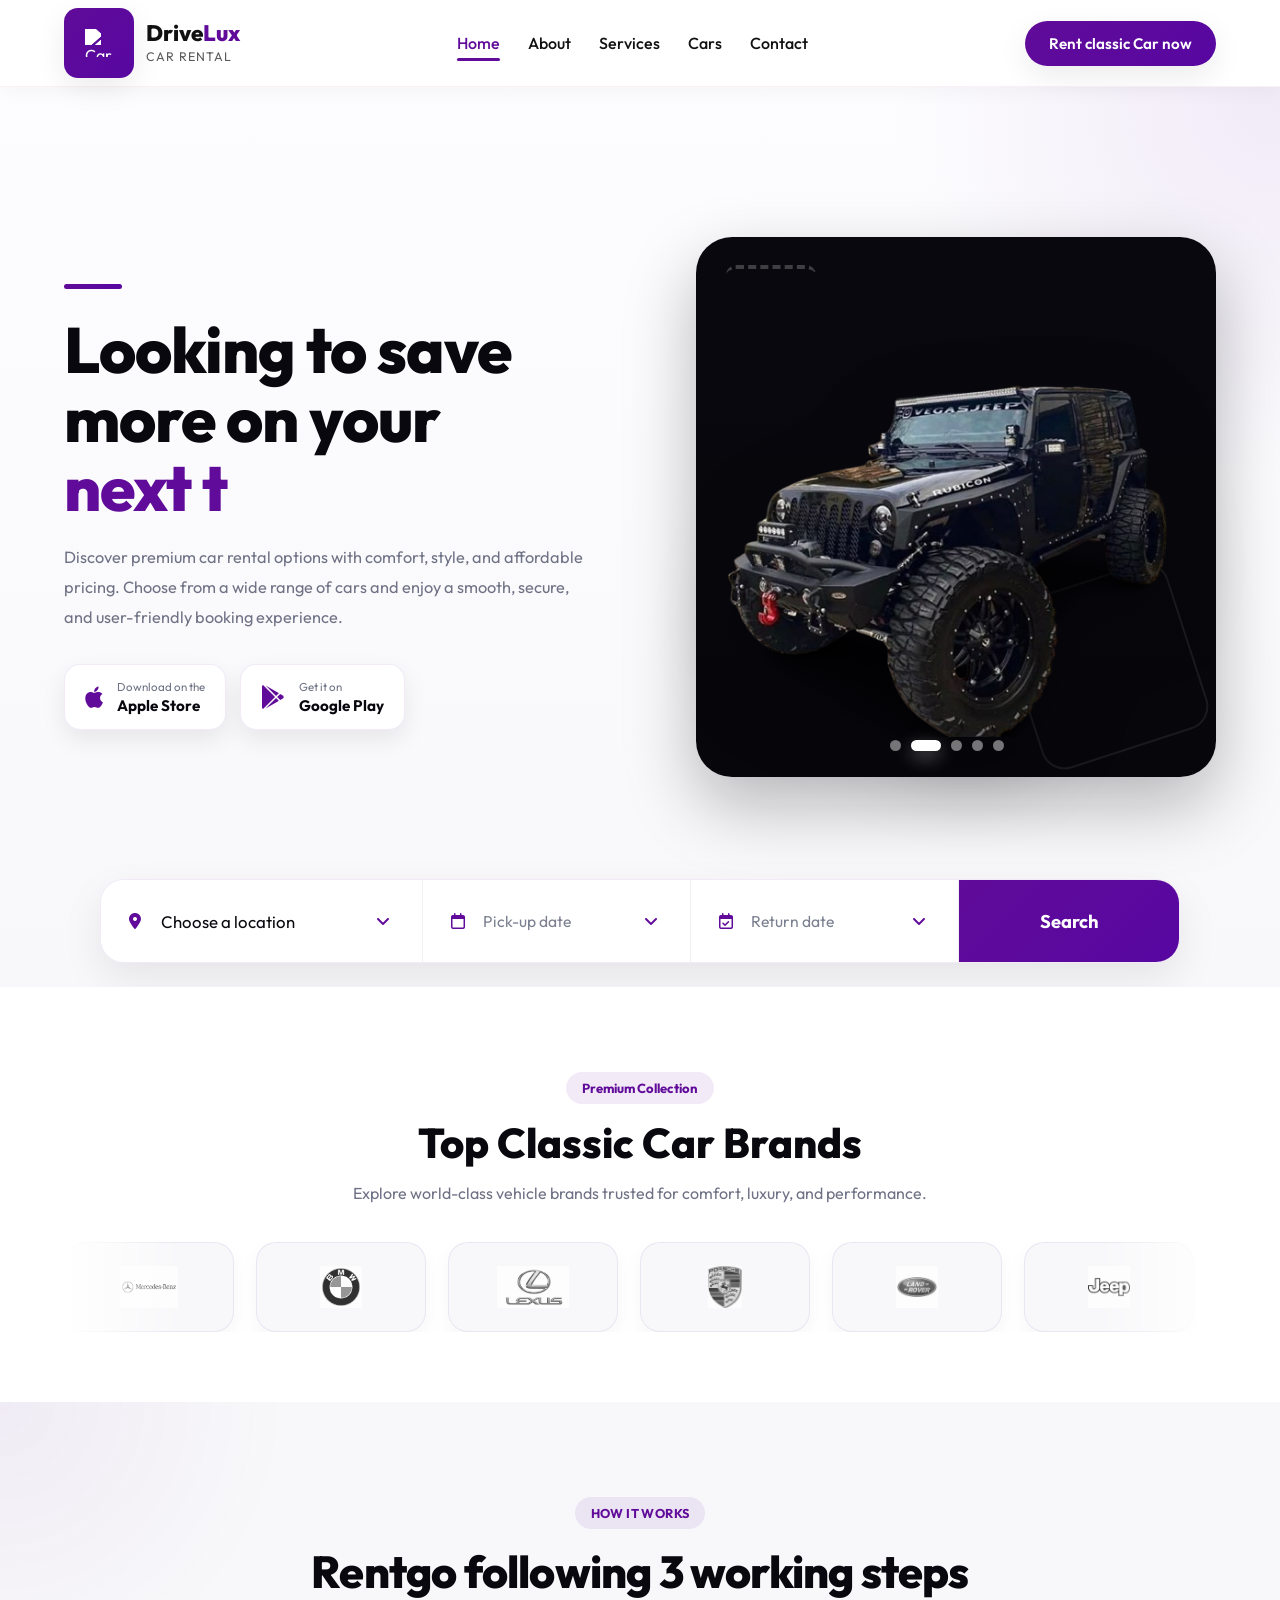
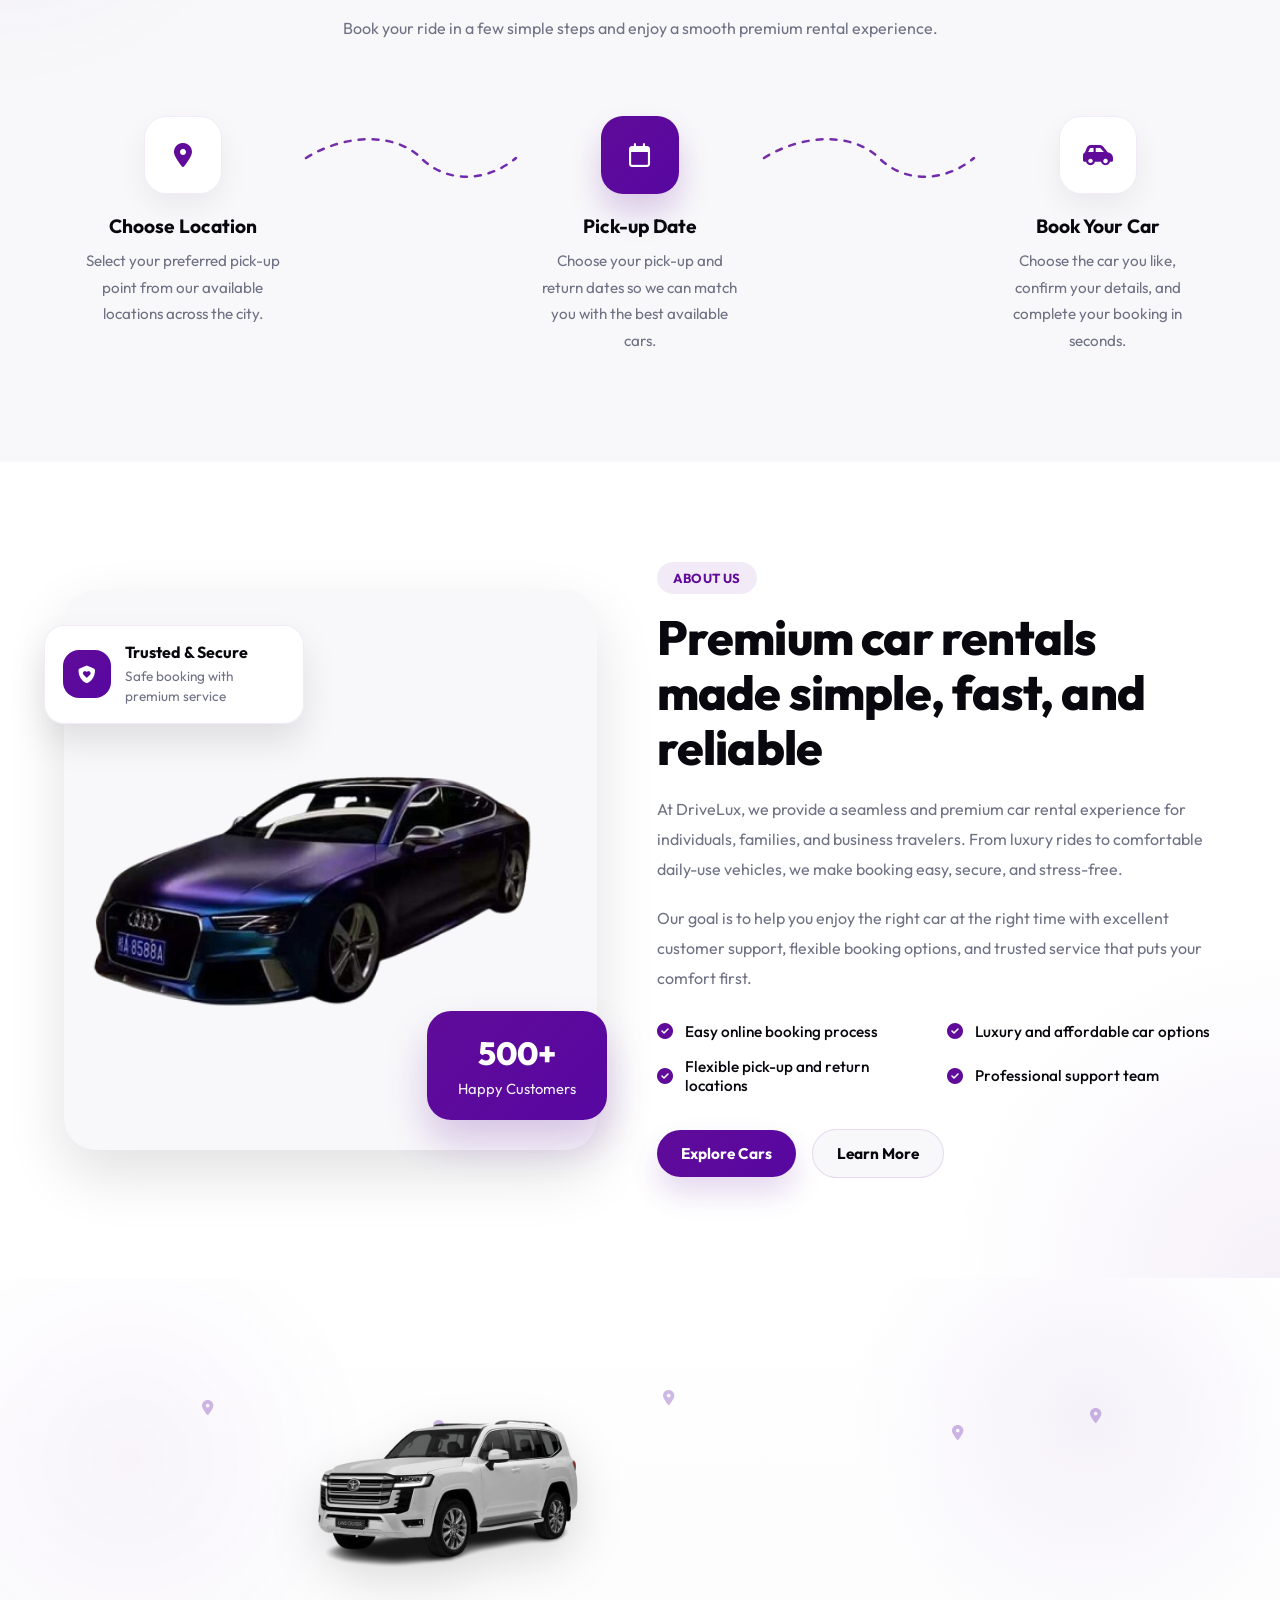
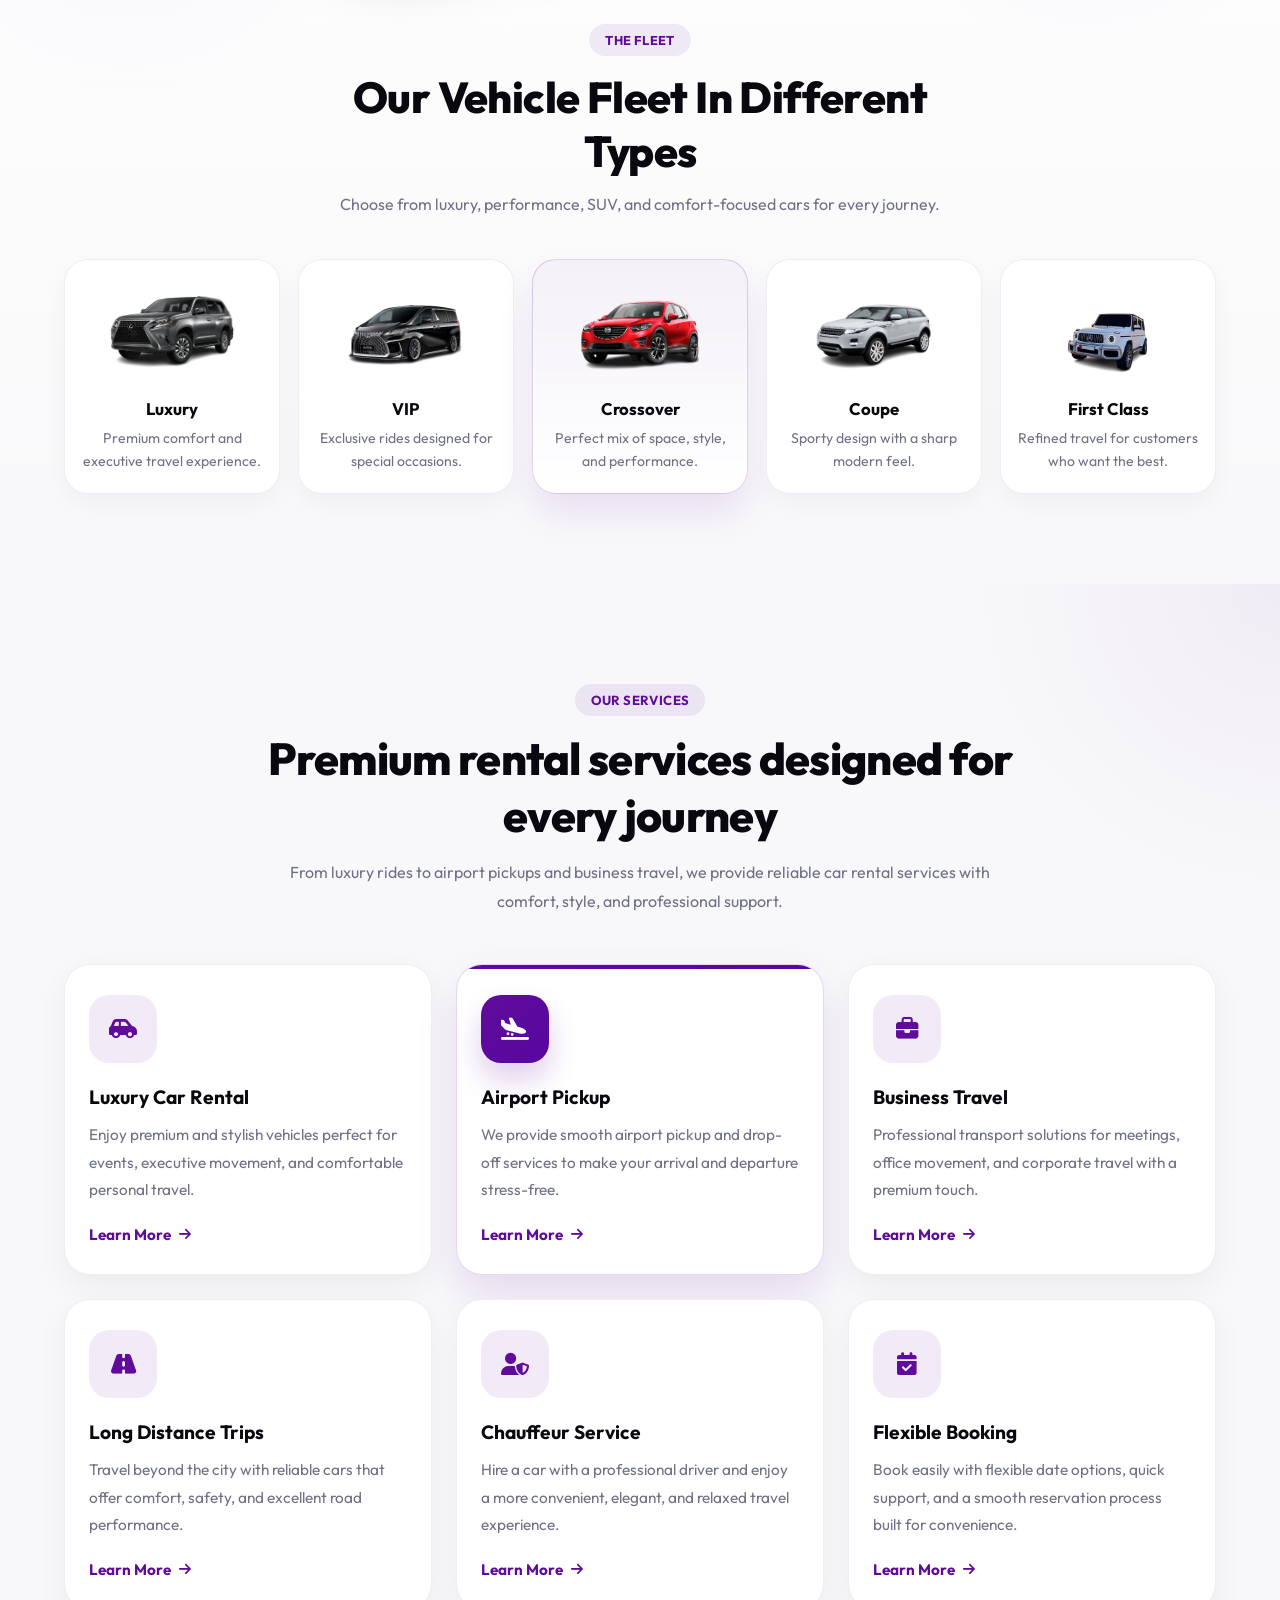
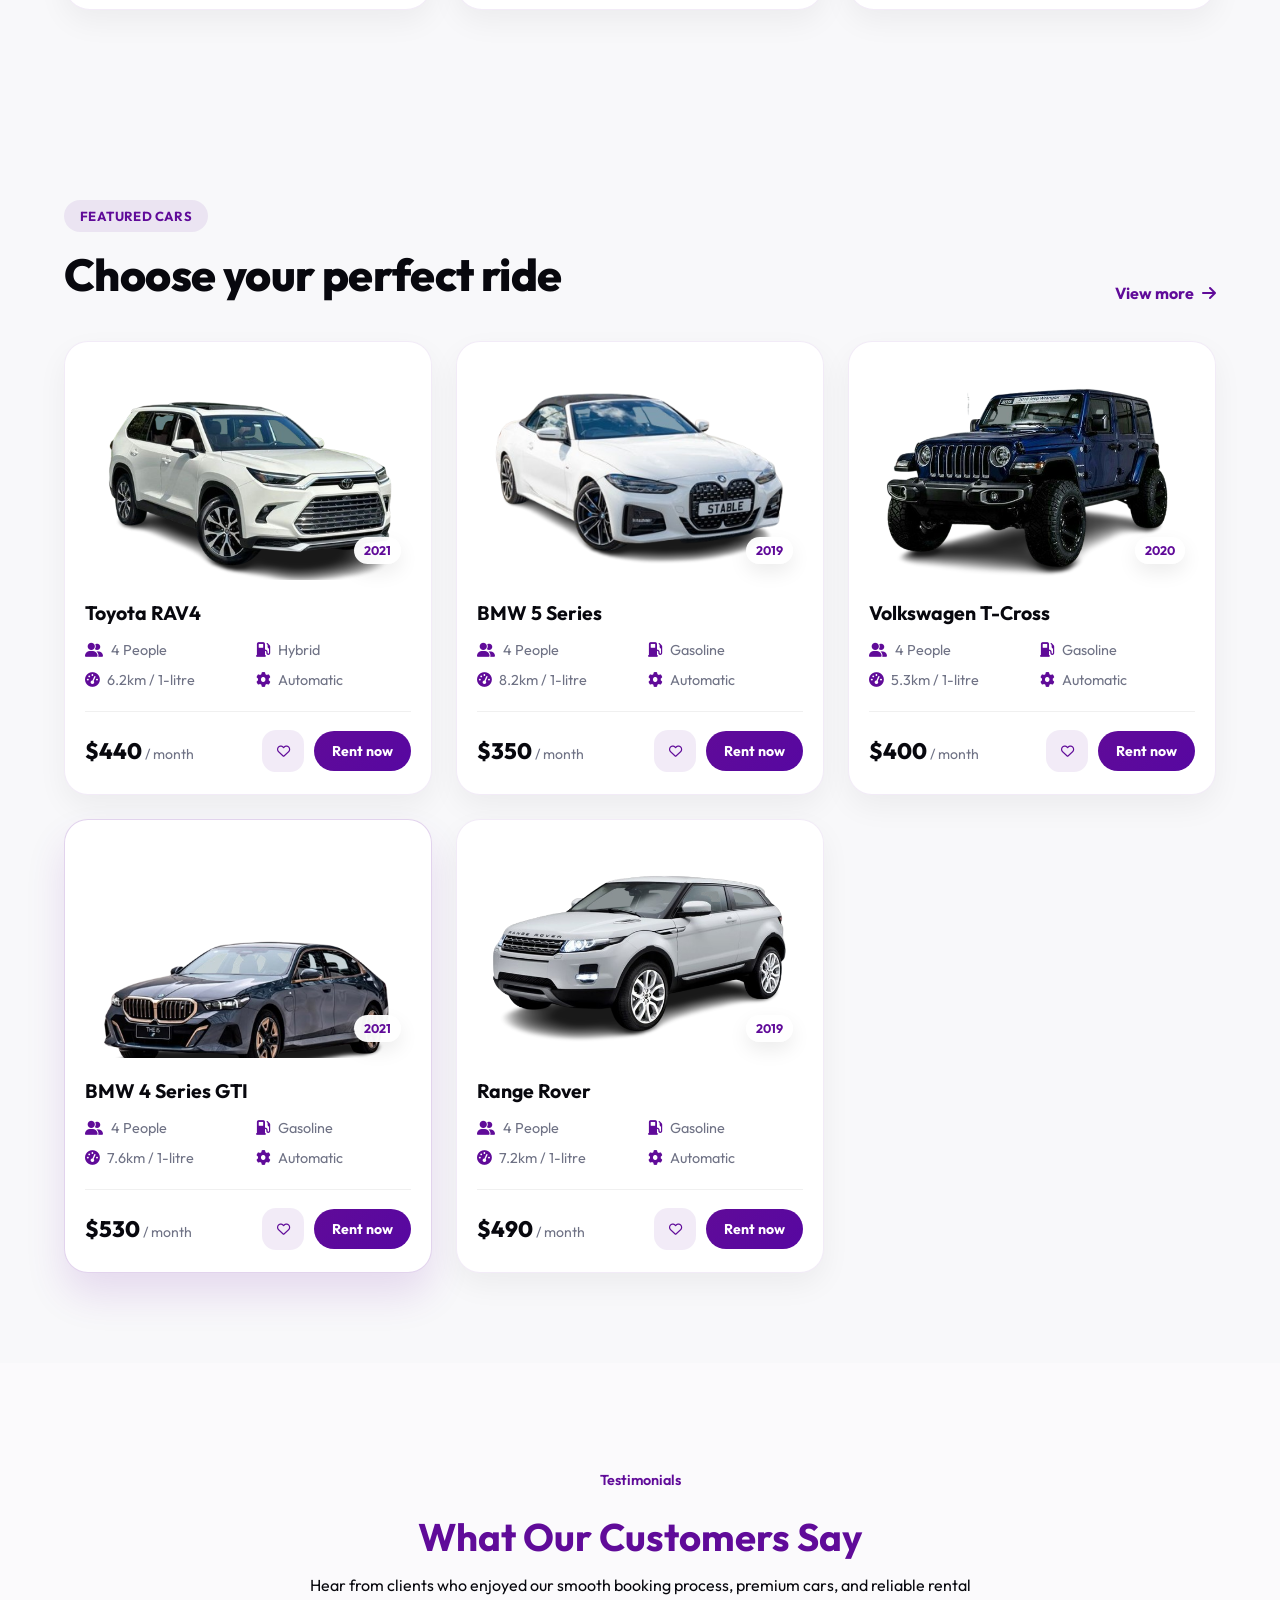
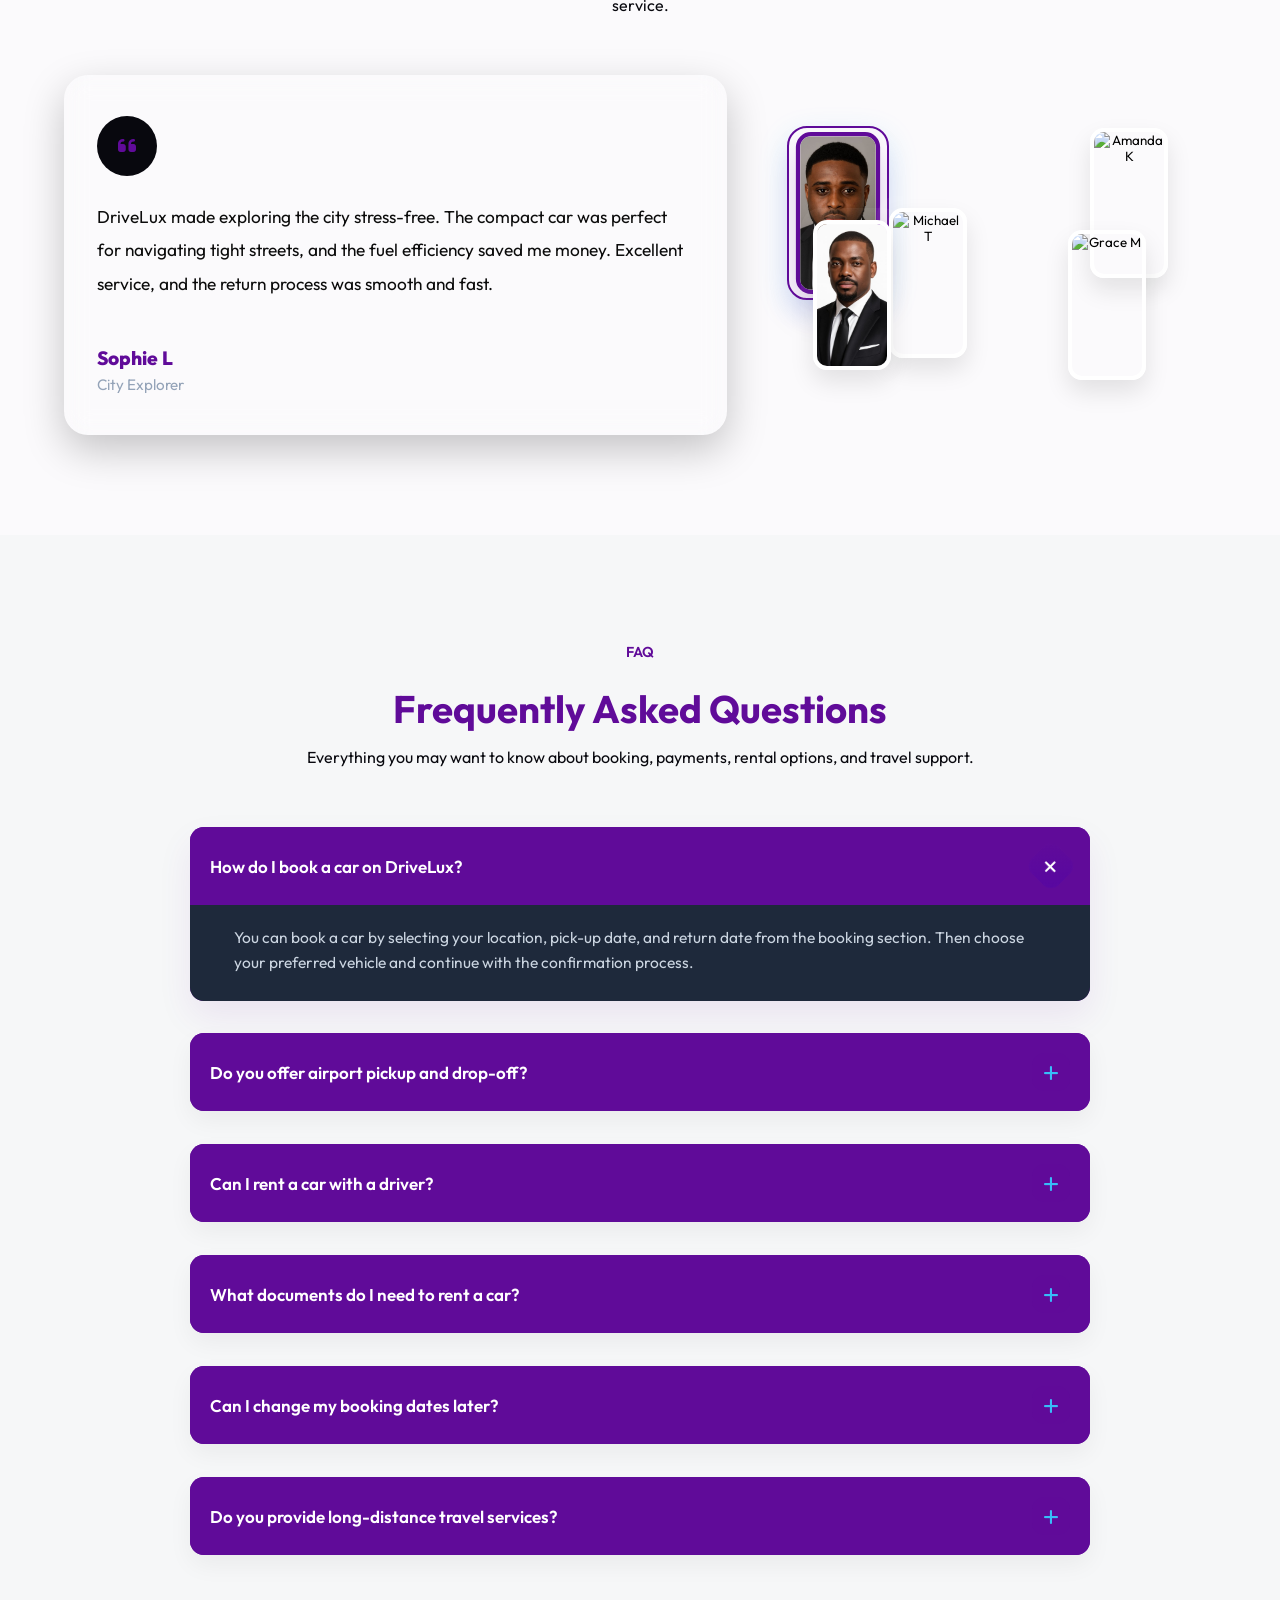
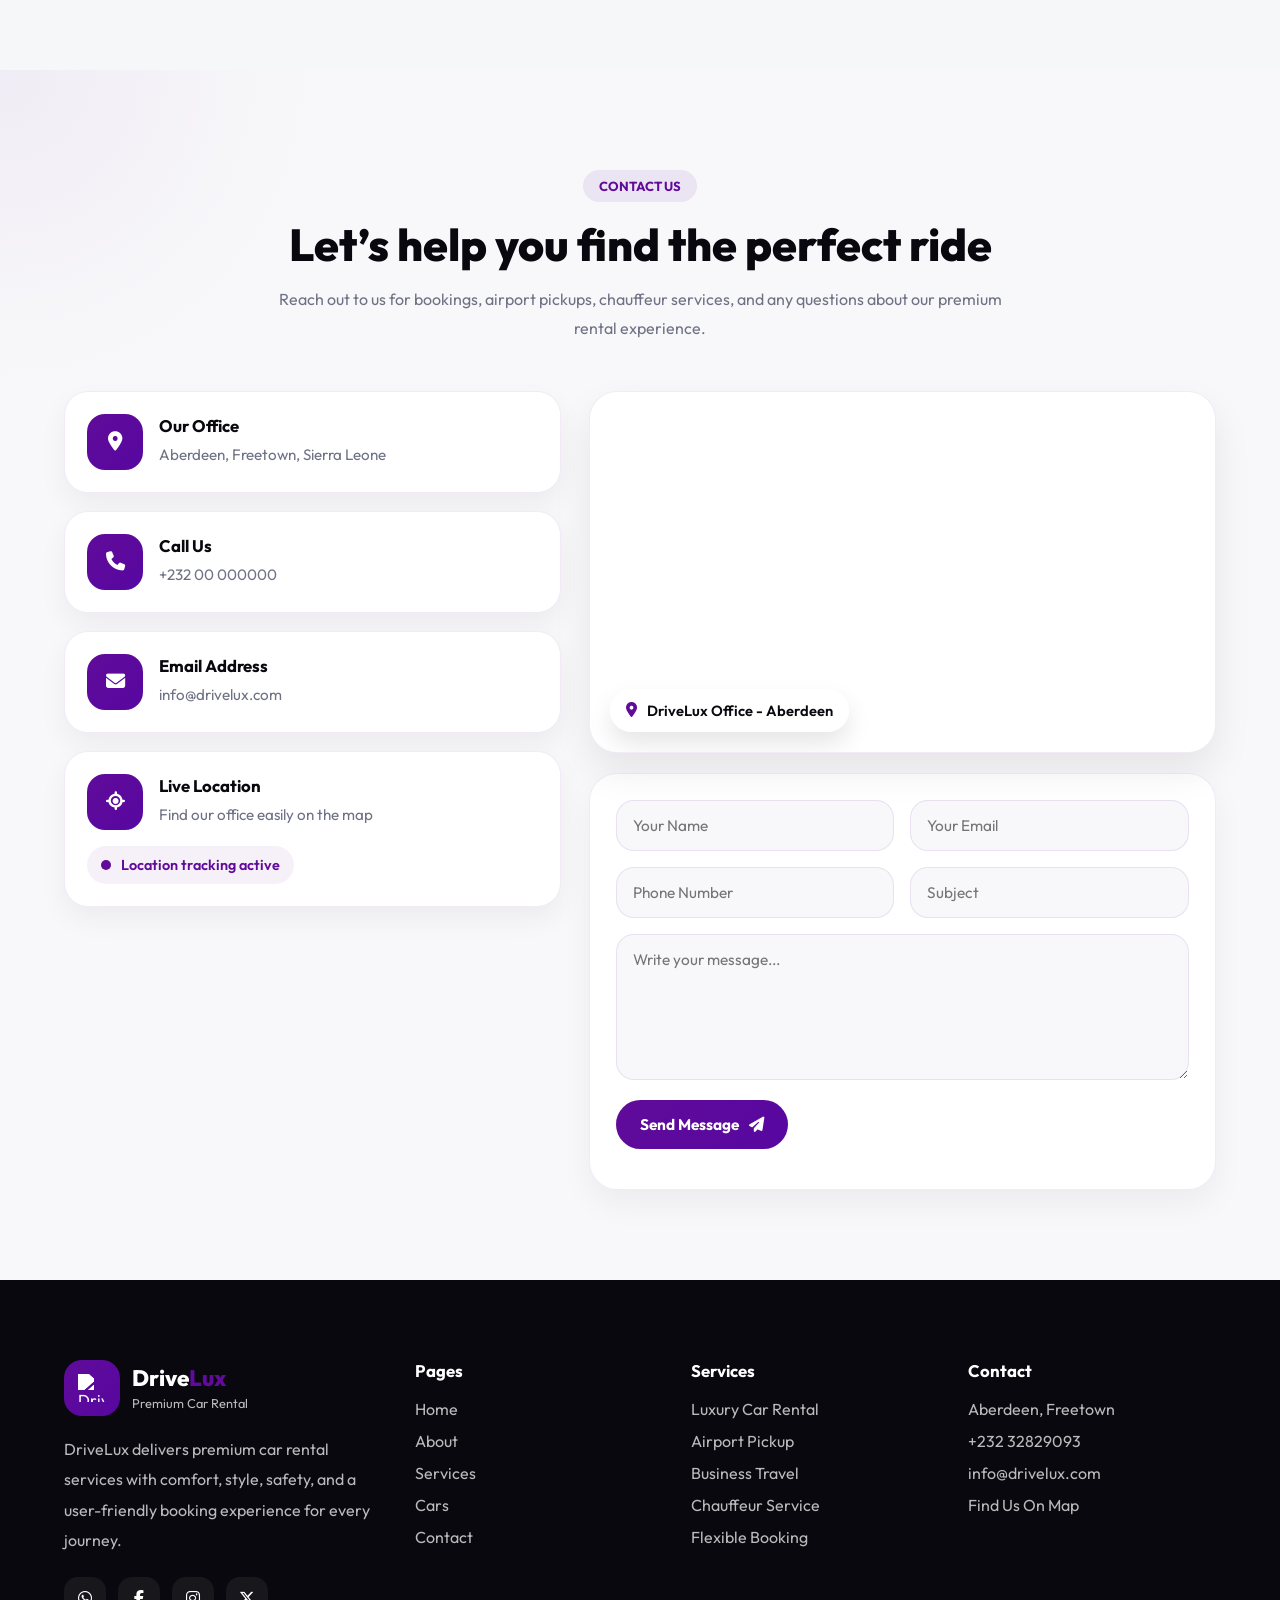
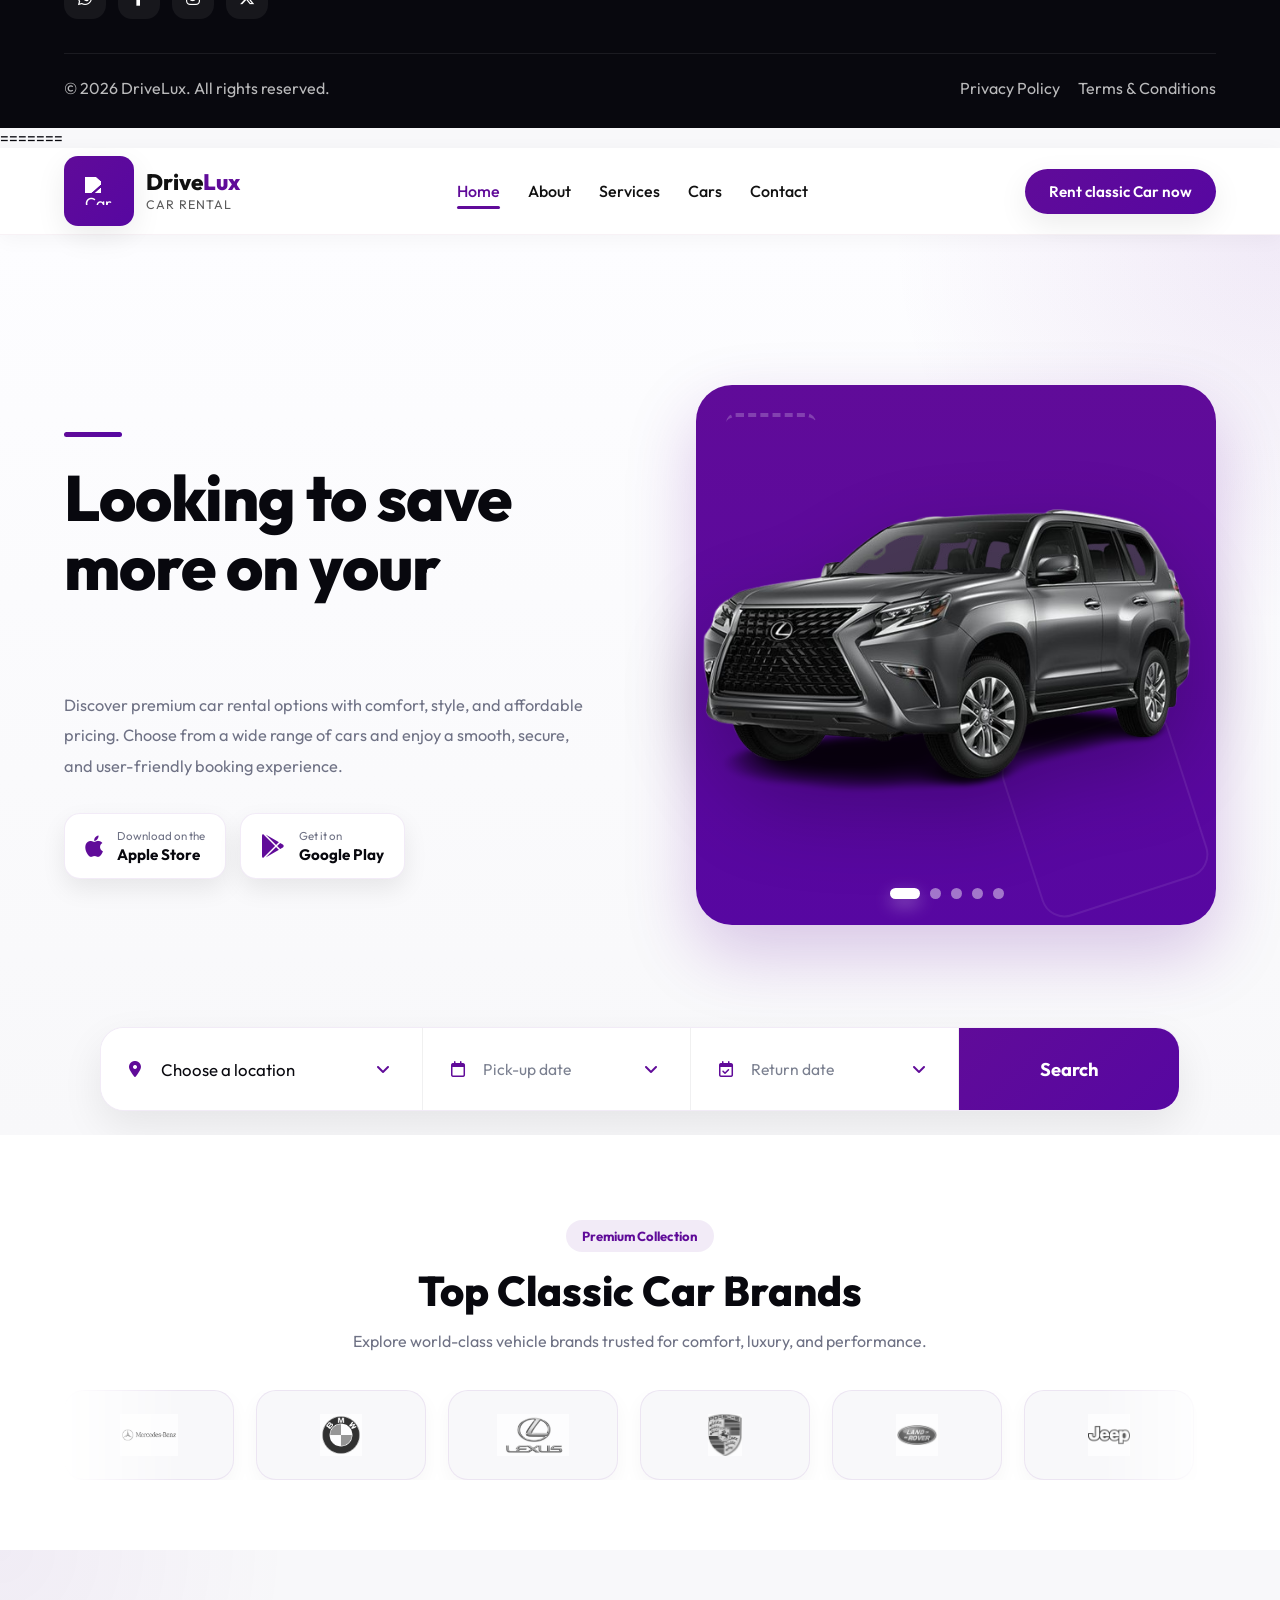
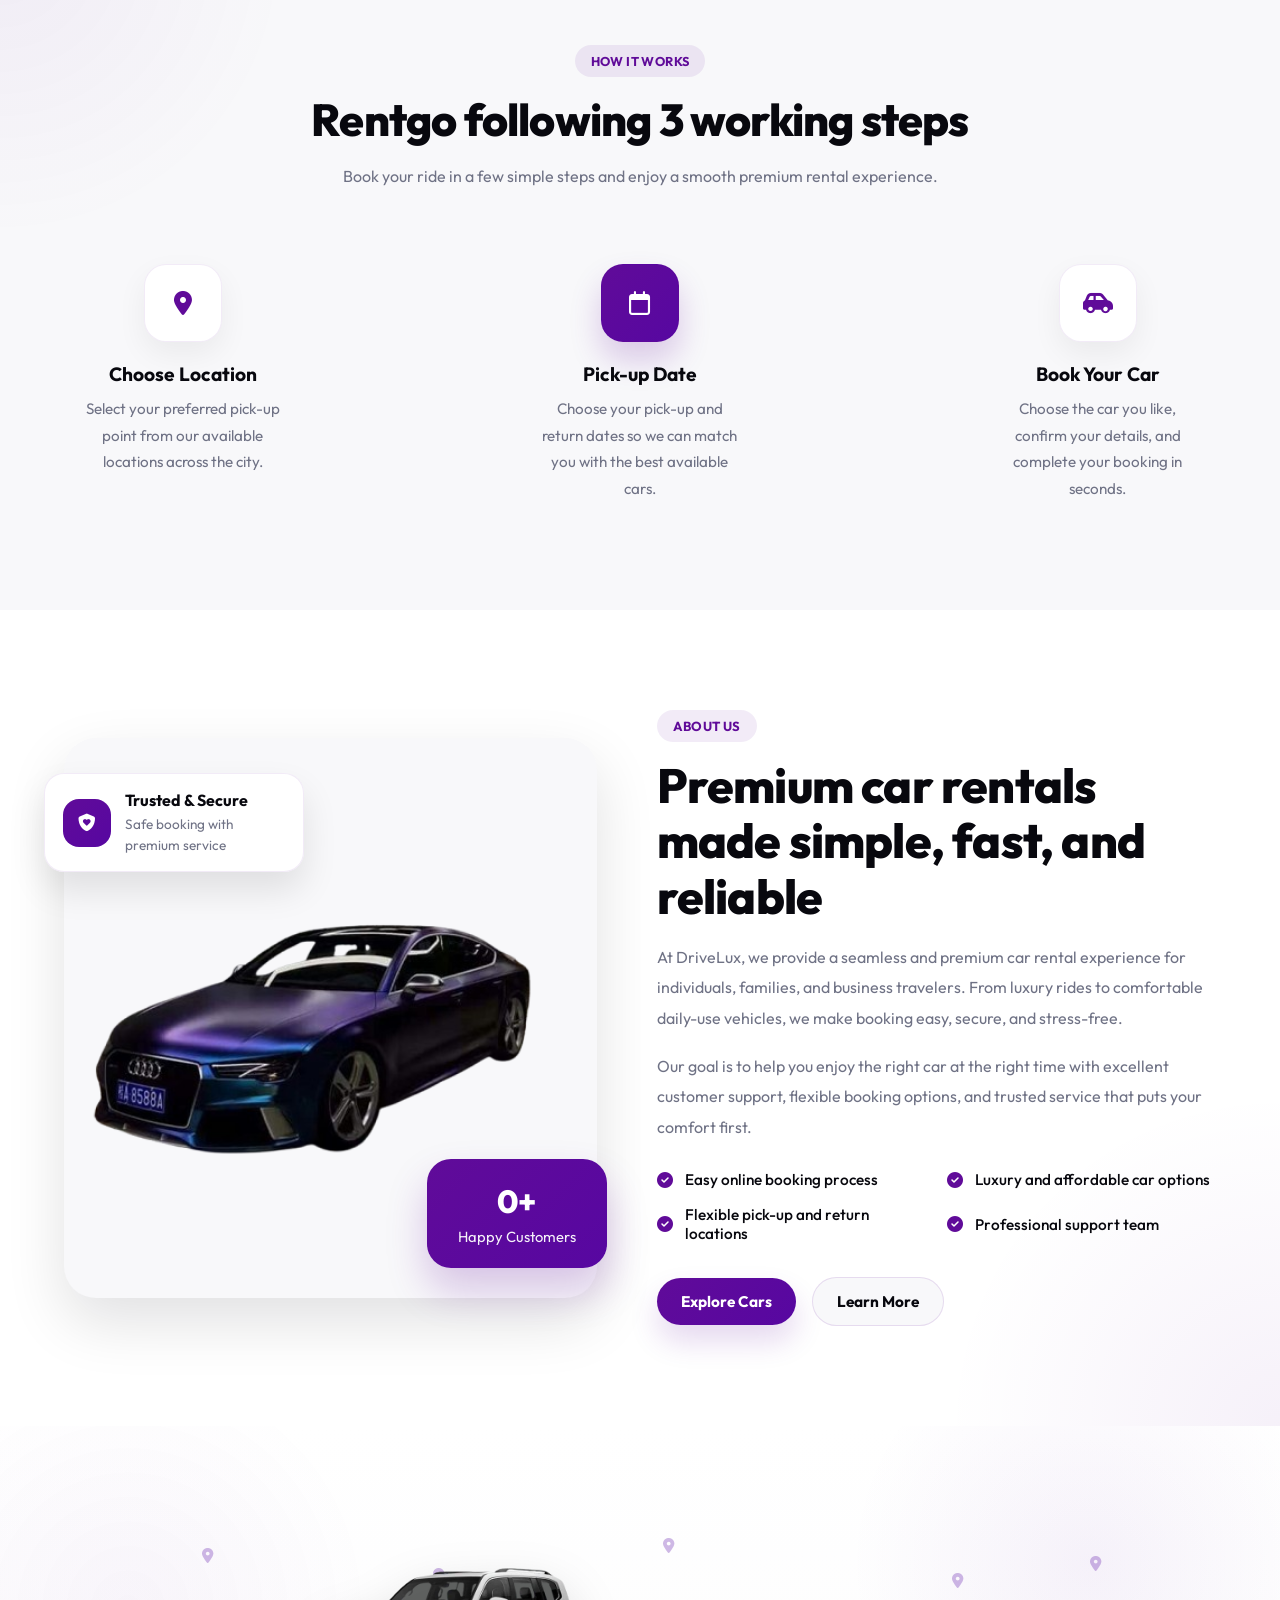
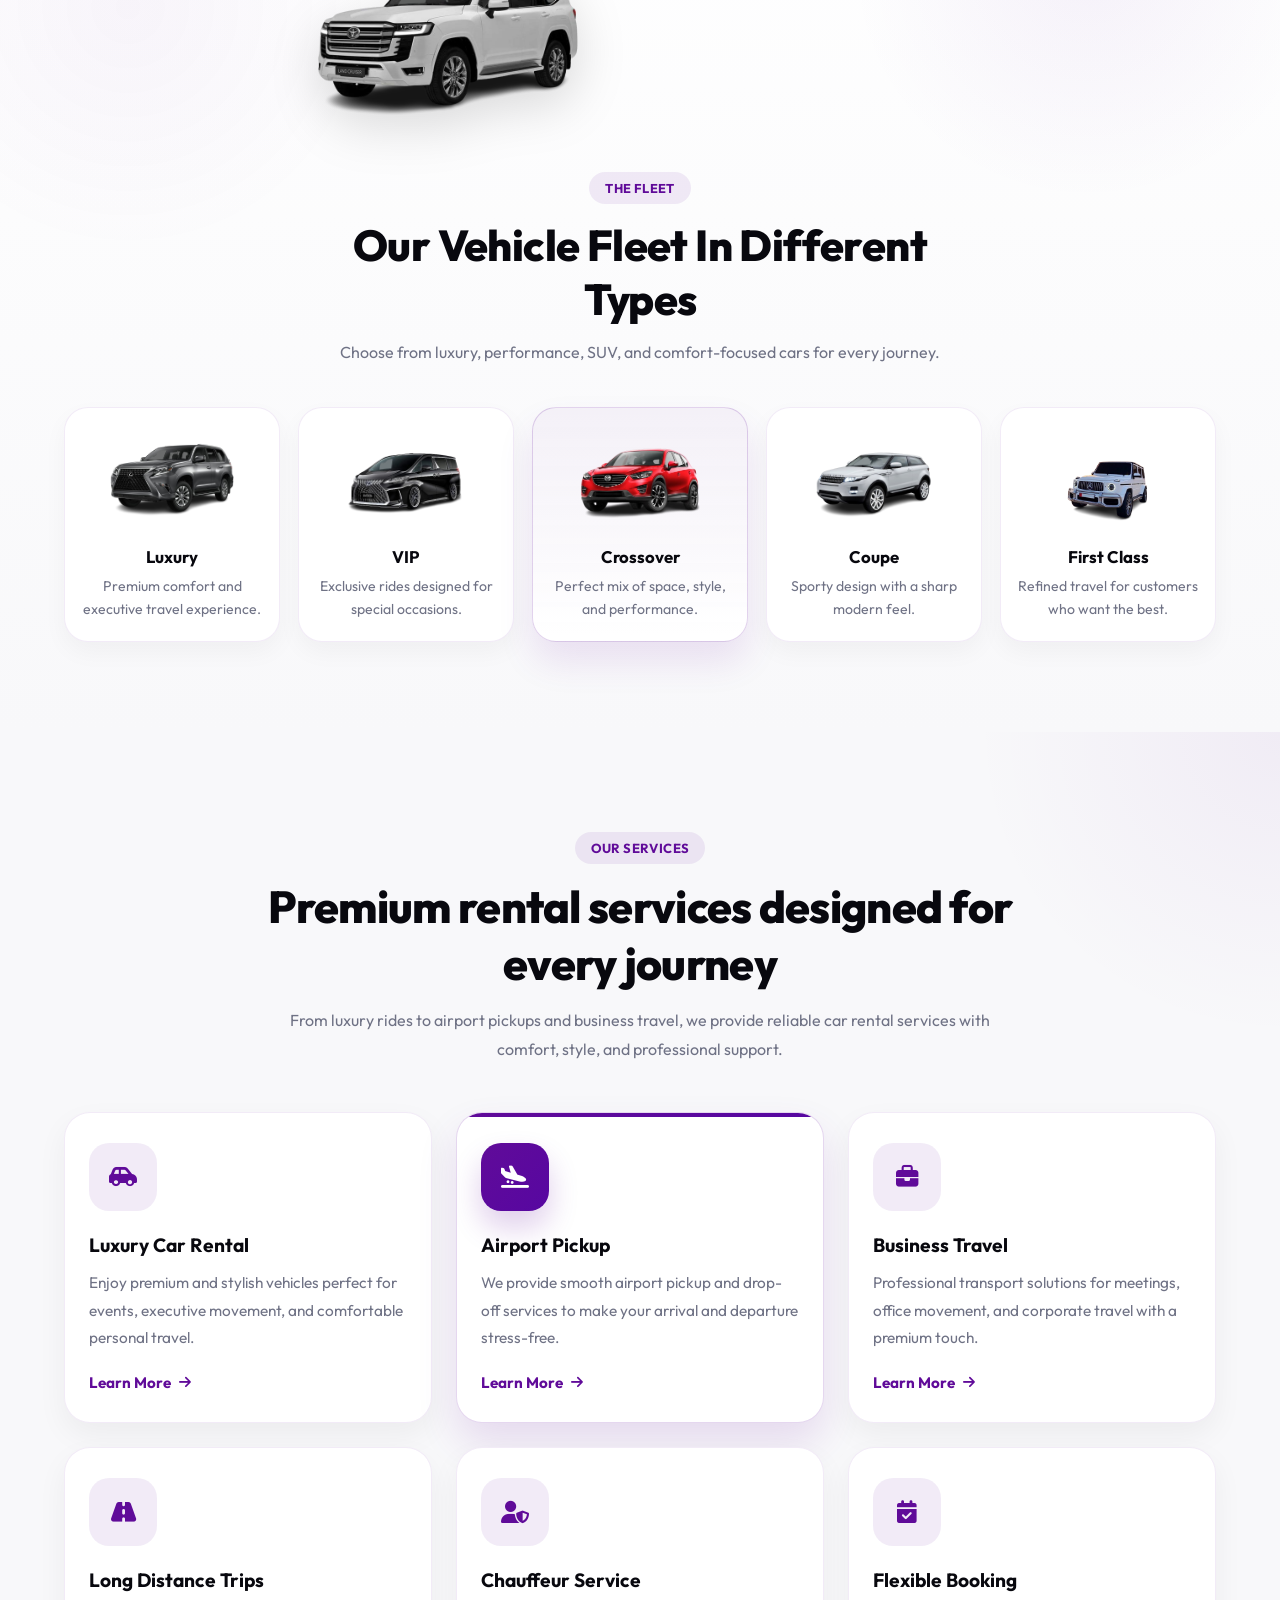
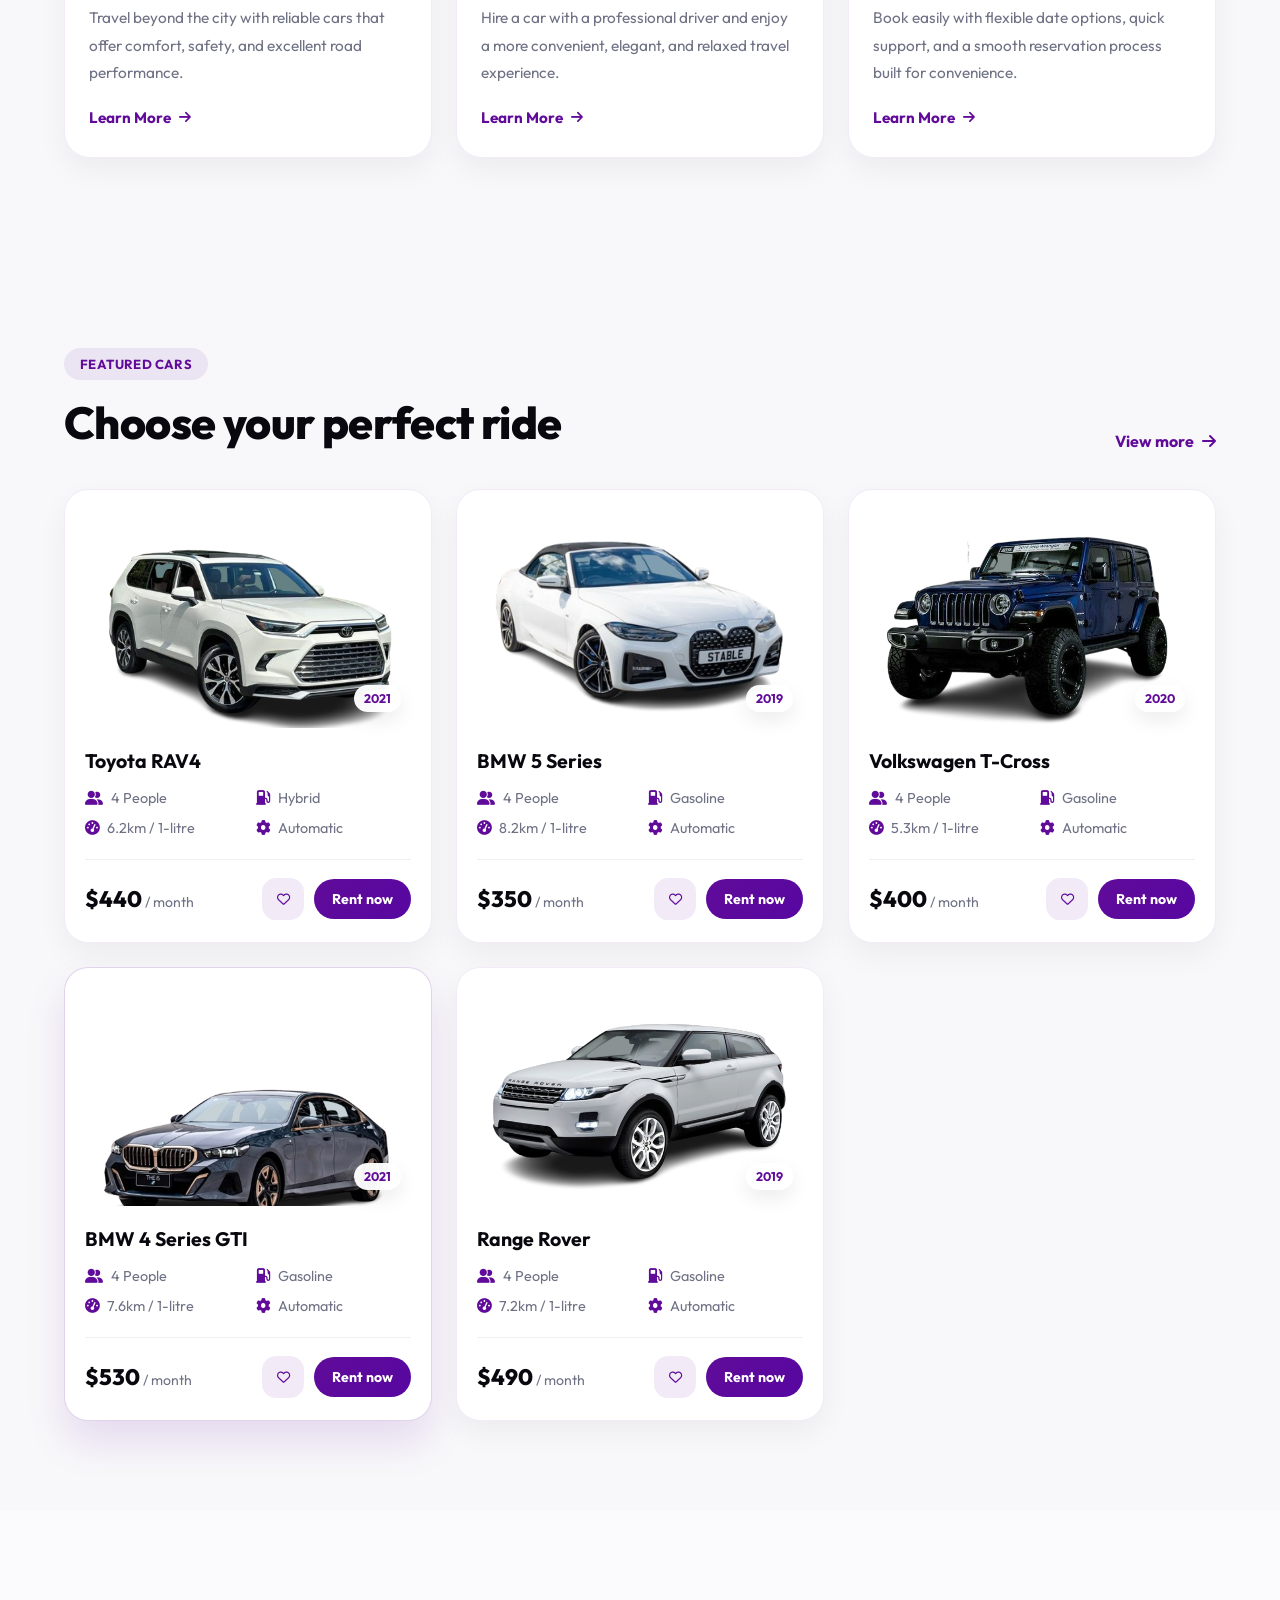
==== commit f95719b0: "upload car rental website" ====
--- a/index.html
+++ b/index.html
@@ -1,1160 +1,2322 @@
-<!DOCTYPE html>
-<html lang="en">
-<head>
-  <meta charset="UTF-8" />
-  <meta name="viewport" content="width=device-width, initial-scale=1.0" />
-  <title>DriveLux Car Rental</title>
-
-  <!-- Google Fonts -->
-  <link rel="preconnect" href="https://fonts.googleapis.com">
-  <link rel="preconnect" href="https://fonts.gstatic.com" crossorigin>
-  <link href="https://fonts.googleapis.com/css2?family=Outfit:wght@300;400;500;600;700;800&display=swap" rel="stylesheet">
-
-  <!-- Font Awesome -->
-  <link
-    rel="stylesheet"
-    href="https://cdnjs.cloudflare.com/ajax/libs/font-awesome/6.5.0/css/all.min.css"
-  />
-
-  <link rel="stylesheet" href="style.css" />
-</head>
-<body>
-
-  <!-- =========================
-       HEADER / NAVBAR
-  ========================== -->
-  <header class="header">
-    <div class="container nav-container">
-
-      <!-- Logo -->
-      <a href="#" class="logo">
-        <div class="logo-img-box">
-          <img src="https://cdn-icons-png.flaticon.com/512/744/744465.png" alt="Car Rent Logo">
-        </div>
-        <div class="logo-text">
-          <h2>Drive<span>Lux</span></h2>
-          <p>Car Rental</p>
-        </div>
-      </a>
-  <!-- Desktop Nav -->
-    <nav class="navbar" id="navbar">
-      <ul class="nav-menu">
-        <li><a href="#home" class="nav-link active">Home</a></li>
-        <li><a href="#about" class="nav-link">About</a></li>
-        <li><a href="#services" class="nav-link">Services</a></li>
-        <li><a href="#featured-cars" class="nav-link">Cars</a></li>
-        <li><a href="#contact" class="nav-link">Contact</a></li>
-      </ul>
-    </nav>
-
-    <!-- Right Side -->
-    <div class="nav-actions">
-      <a href="booking.html" class="btn-book">Rent classic Car now</a>
-
-      <button class="menu-toggle" id="menuToggle" aria-label="Toggle Menu">
-        <i class="fa-solid fa-bars"></i>
-      </button>
-    </div>
-  </div>
-
-  <!-- Mobile Menu -->
-  <div class="mobile-menu" id="mobileMenu">
-    <ul class="mobile-nav-list">
-      <li><a href="#home" class="mobile-link active">Home</a></li>
-      <li><a href="#about" class="mobile-link">About</a></li>
-      <li><a href="#services" class="mobile-link">Services</a></li>
-      <li><a href="#featured-cars" class="mobile-link">Cars</a></li>
-      <li><a href="#contact" class="mobile-link">Contact</a></li>
-      <li><a href="booking.html" class="mobile-btn">Rent classic car  Now</a></li>
-    </ul>
-  </div>
-  </header>
-
-  <!-- =========================
-       HERO SECTION
-  ========================== -->
-  <section class="hero">
-    <div class="container hero-container">
-
-      <!-- LEFT CONTENT -->
-      <div class="hero-text">
-        <span class="hero-line"></span>
-        <h1 class="hero-title">
-  Looking to save more on your
-  <span class="typing-wrapper">
-    <span id="typing-text"></span>
-    <span class="cursor"></span>
-  </span>
-</h1>
-        <p>
-          Discover premium car rental options with comfort, style, and affordable pricing.
-          Choose from a wide range of cars and enjoy a smooth, secure, and user-friendly booking experience.
-        </p>
-
-        <div class="store-buttons">
-          <a href="#" class="store-btn">
-            <i class="fa-brands fa-apple"></i>
-            <div class="store-text">
-              <small>Download on the</small>
-              <strong>Apple Store</strong>
-            </div>
-          </a>
-
-          <a href="#" class="store-btn">
-            <i class="fa-brands fa-google-play"></i>
-            <div class="store-text">
-              <small>Get it on</small>
-              <strong>Google Play</strong>
-            </div>
-          </a>
-        </div>
-      </div>
-
-      <!-- RIGHT IMAGE -->
-      <div class="hero-image-area">
-  <div class="image-bg-shape" id="bgShape"></div>
-
-  <div class="car-slider">
-    <img src="images/2026_Lexus_GX_-_Luxury_SUV___Lexus_com-removebg-preview (1).png" alt="White Rental Car" class="hero-car-img active" data-color="#f1f1f1">
-    <img src="images/Jeep_Wrangler___on_Instagram___SHOP_FOR_JEEP_PARTS_LINK_IN_BIO_____________Repost__jeep__jeepwrangler__lifted__liftedjeep__overland__offroading__jeepfamily__jeepoffroad_-removebg-preview.png" alt="Black Rental Car" class="hero-car-img" data-color="#08080E">
-    <img src="images/download__41_-removebg-preview.png" alt="Red Rental Car" class="hero-car-img" data-color="#C1121F">
-    <img src="images/Really_like_this_color_and_the_lift____-removebg-preview.png" alt="Blue Rental Car" class="hero-car-img" data-color="#2563EB">
-    <img src="images/Instagram-removebg-preview.png" alt="Purple Rental Car" class="hero-car-img" data-color="#600B99">
-  </div>
-
-  <div class="slider-dots" id="sliderDots">
-    <span class="dot active"></span>
-    <span class="dot"></span>
-    <span class="dot"></span>
-    <span class="dot"></span>
-    <span class="dot"></span>
-  </div>
-</div>
-<div class="container search-wrapper">
-  <form class="search-bar" id="carSearchForm">
-
-    <!-- Location -->
-    <div class="search-item">
-      <i class="fa-solid fa-location-dot search-mini-icon"></i>
-
-      <select id="locationSelect" required>
-        <option value="">Choose a location</option>
-        <option value="Aberdeen">Aberdeen</option>
-        <option value="Lumley Beach">Lumley Beach</option>
-        <option value="Hill Station">Hill Station</option>
-        <option value="Congo Cross">Congo Cross</option>
-        <option value="Wilberforce">Wilberforce</option>
-        <option value="Juba">Juba</option>
-        <option value="Kissy">Kissy</option>
-        <option value="Waterloo">Waterloo</option>
-      </select>
-
-      <i class="fa-solid fa-angle-down dropdown-icon"></i>
-    </div>
-
-    <!-- Pick-up Date -->
-    <div class="search-item date-item" id="pickupItem">
-      <i class="fa-regular fa-calendar search-mini-icon"></i>
-
-      <input
-        type="text"
-        id="pickupText"
-        class="date-display"
-        placeholder="Pick-up date"
-        readonly
-      >
-
-      <input
-        type="date"
-        id="pickupDate"
-        class="real-date-input"
-        required
-      >
-
-      <i class="fa-solid fa-angle-down dropdown-icon"></i>
-    </div>
-
-    <!-- Return Date -->
-    <div class="search-item date-item" id="returnItem">
-      <i class="fa-regular fa-calendar-check search-mini-icon"></i>
-
-      <input
-        type="text"
-        id="returnText"
-        class="date-display"
-        placeholder="Return date"
-        readonly
-      >
-
-      <input
-        type="date"
-        id="returnDate"
-        class="real-date-input"
-        required
-      >
-
-      <i class="fa-solid fa-angle-down dropdown-icon"></i>
-    </div>
-
-    <!-- Button -->
-    <button type="submit" class="search-btn">Search</button>
-
-  </form>
-</div>
-  </section>
- <!-- =========================
-     CLASSIC CAR BRANDS SECTION
-========================== -->
-<section class="brand-section">
-  <div class="container">
-    <div class="brand-header">
-      <span class="brand-tag">Premium Collection</span>
-      <h2>Top Classic Car Brands</h2>
-      <p>Explore world-class vehicle brands trusted for comfort, luxury, and performance.</p>
-    </div>
-
-    <div class="brand-slider">
-      <div class="brand-track">
-
-        <!-- First set -->
-        <div class="brand-logo"><img src="images/Mercedes Benz Logo - Mercedes Benz Emblem - Mercedes Benz Symbol.jpg" alt="Mercedes-Benz"></div>
-        <div class="brand-logo"><img src="images/BMW (1963-1997) logo vectors free download - Brandlogos_net.jpg" alt="BMW"></div>
-        <div class="brand-logo"><img src="images/Lexus.jpg" alt="Lexus"></div>
-        <div class="brand-logo"><img src="images/Porsche.jpg" alt="Porsche"></div>
-        <div class="brand-logo"><img src="images/Land Rover Car Leasing.jpg" alt="Land Rover"></div>
-        <div class="brand-logo"><img src="images/Jeep Car UAE _ Yalla Deals.jpg" alt="Jeep"></div>
-        <div class="brand-logo"><img src="images/Toyota Motor _ Company Overview & News.jpg" alt="Toyota"></div>
-        <div class="brand-logo"><img src="images/Famous Car Company Logos and Their Brand Names.jpg" alt="Ford"></div>
-        <div class="brand-logo"><img src="images/Manual de Taller Chevrolet Montecarlo 1981 PDF Gratis.jpg" alt="Chevrolet"></div>
-        <div class="brand-logo"><img src="images/Nissan Logo, HD Png, Meaning, Brand Overview.jpg" alt="Nissan"></div>
-        <div class="brand-logo"><img src="images/Land Rover Car Leasing.jpg" alt="Range Rover"></div>
-
-        <!-- Duplicate set -->
-        <div class="brand-logo"><img src="images/Mercedes Benz Logo - Mercedes Benz Emblem - Mercedes Benz Symbol.jpg" alt="Mercedes-Benz"></div>
-        <div class="brand-logo"><img src="images/BMW (1963-1997) logo vectors free download - Brandlogos_net.jpg" alt="BMW"></div>
-        <div class="brand-logo"><img src="images/Lexus.jpg" alt="Lexus"></div>
-        <div class="brand-logo"><img src="images/porsche.png" alt="Porsche"></div>
-        <div class="brand-logo"><img src="images/Land Rover Car Leasing.jpg" alt="Land Rover"></div>
-        <div class="brand-logo"><img src="images/Jeep Car UAE _ Yalla Deals.jpg" alt="Jeep"></div>
-        <div class="brand-logo"><img src="images/Toyota Motor _ Company Overview & News.jpg" alt="Toyota"></div>
-
-      </div>
-    </div>
-  </div>
-</section>
-<!-- =========================
-     HOW IT WORKS SECTION
-========================== -->
-<section class="how-it-works">
-  <div class="container">
-    <div class="how-header reveal-up">
-      <span class="how-tag">How It Works</span>
-      <h2>Rentgo following 3 working steps</h2>
-      <p>Book your ride in a few simple steps and enjoy a smooth premium rental experience.</p>
-    </div>
-
-    <div class="how-steps">
-
-      <!-- Step 1 -->
-      <div class="how-step reveal-up">
-        <div class="step-icon">
-          <i class="fa-solid fa-location-dot"></i>
-        </div>
-        <div class="step-content">
-          <h3>Choose Location</h3>
-          <p>Select your preferred pick-up point from our available locations across the city.</p>
-        </div>
-      </div>
-
-      <div class="step-line reveal-line">
-        <svg viewBox="0 0 220 60" fill="none" xmlns="http://www.w3.org/2000/svg">
-          <path d="M5 30C45 5 95 5 120 30C145 55 185 55 215 30" stroke="url(#grad1)" stroke-width="2.5" stroke-linecap="round" stroke-dasharray="6 8"/>
-          <defs>
-            <linearGradient id="grad1" x1="5" y1="30" x2="215" y2="30" gradientUnits="userSpaceOnUse">
-              <stop stop-color="#600B99"/>
-              <stop offset="1" stop-color="#5707A1"/>
-            </linearGradient>
-          </defs>
-        </svg>
-      </div>
-
-      <!-- Step 2 -->
-      <div class="how-step active-step reveal-up">
-        <div class="step-icon">
-          <i class="fa-regular fa-calendar"></i>
-        </div>
-        <div class="step-content">
-          <h3>Pick-up Date</h3>
-          <p>Choose your pick-up and return dates so we can match you with the best available cars.</p>
-        </div>
-      </div>
-
-      <div class="step-line reveal-line">
-        <svg viewBox="0 0 220 60" fill="none" xmlns="http://www.w3.org/2000/svg">
-          <path d="M5 30C45 5 95 5 120 30C145 55 185 55 215 30" stroke="url(#grad2)" stroke-width="2.5" stroke-linecap="round" stroke-dasharray="6 8"/>
-          <defs>
-            <linearGradient id="grad2" x1="5" y1="30" x2="215" y2="30" gradientUnits="userSpaceOnUse">
-              <stop stop-color="#600B99"/>
-              <stop offset="1" stop-color="#5707A1"/>
-            </linearGradient>
-          </defs>
-        </svg>
-      </div>
-
-      <!-- Step 3 -->
-      <div class="how-step reveal-up">
-        <div class="step-icon">
-          <i class="fa-solid fa-car-side"></i>
-        </div>
-        <div class="step-content">
-          <h3>Book Your Car</h3>
-          <p>Choose the car you like, confirm your details, and complete your booking in seconds.</p>
-        </div>
-      </div>
-
-    </div>
-  </div>
-</section>
-<!-- =========================
-     ABOUT SECTION
-========================== -->
-<section class="about-section" id="about">
-  <div class="container">
-    <div class="about-wrapper">
-
-      <!-- Left Side -->
-      <div class="about-images reveal-left">
-        <div class="about-main-image">
-          <img src="images/download__42_-removebg-preview.png" alt="Luxury rental car">
-        </div>
-
-        <div class="about-floating-card">
-          <div class="about-mini-icon">
-            <i class="fa-solid fa-shield-heart"></i>
-          </div>
-          <div>
-            <h4>Trusted & Secure</h4>
-            <p>Safe booking with premium service</p>
-          </div>
-        </div>
-
-        <div class="about-stats-card">
-          <h3><span class="counter" data-target="500">0</span>+</h3>
-          <p>Happy Customers</p>
-        </div>
-      </div>
-
-      <!-- Right Side -->
-      <div class="about-content reveal-right">
-        <span class="about-tag">About Us</span>
-        <h2>Premium car rentals made simple, fast, and reliable</h2>
-        <p class="about-text">
-          At DriveLux, we provide a seamless and premium car rental experience for individuals,
-          families, and business travelers. From luxury rides to comfortable daily-use vehicles,
-          we make booking easy, secure, and stress-free.
-        </p>
-
-        <p class="about-text">
-          Our goal is to help you enjoy the right car at the right time with excellent customer
-          support, flexible booking options, and trusted service that puts your comfort first.
-        </p>
-
-        <div class="about-features">
-          <div class="about-feature">
-            <i class="fa-solid fa-circle-check"></i>
-            <span>Easy online booking process</span>
-          </div>
-
-          <div class="about-feature">
-            <i class="fa-solid fa-circle-check"></i>
-            <span>Luxury and affordable car options</span>
-          </div>
-
-          <div class="about-feature">
-            <i class="fa-solid fa-circle-check"></i>
-            <span>Flexible pick-up and return locations</span>
-          </div>
-
-          <div class="about-feature">
-            <i class="fa-solid fa-circle-check"></i>
-            <span>Professional support team</span>
-          </div>
-        </div>
-
-        <div class="about-actions">
-          <a href="#" class="about-btn primary-btn">Explore Cars</a>
-          <a href="#" class="about-btn secondary-btn">Learn More</a>
-        </div>
-      </div>
-
-    </div>
-  </div>
-</section>
-<!-- =========================
-     FLEET SECTION
-========================== -->
-<section class="fleet-section" id="cars">
-  <div class="container">
-    <div class="fleet-top reveal-up">
-      <div class="fleet-map-icons">
-        <span class="map-pin pin-1"><i class="fa-solid fa-location-dot"></i></span>
-        <span class="map-pin pin-2"><i class="fa-solid fa-location-dot"></i></span>
-        <span class="map-pin pin-3"><i class="fa-solid fa-location-dot"></i></span>
-        <span class="map-pin pin-4"><i class="fa-solid fa-location-dot"></i></span>
-        <span class="map-pin pin-5"><i class="fa-solid fa-location-dot"></i></span>
-      </div>
-
-      <div class="fleet-featured-car">
-        <img src="images/download__40_-removebg-preview.png" alt="Featured Car">
-      </div>
-    </div>
-
-    <div class="fleet-header reveal-up">
-      <span class="fleet-tag">The Fleet</span>
-      <h2>Our Vehicle Fleet In Different Types</h2>
-      <p>Choose from luxury, performance, SUV, and comfort-focused cars for every journey.</p>
-    </div>
-
-    <div class="fleet-grid">
-      <div class="fleet-card reveal-up">
-        <div class="fleet-card-image">
-          <img src="images/2026_Lexus_GX_-_Luxury_SUV___Lexus_com-removebg-preview (1).png" alt="Luxury Car">
-        </div>
-        <h3>Luxury</h3>
-        <p>Premium comfort and executive travel experience.</p>
-      </div>
-
-      <div class="fleet-card reveal-up">
-        <div class="fleet-card-image">
-          <img src="images/download__43_-removebg-preview.png" alt="VIP Car">
-        </div>
-        <h3>VIP</h3>
-        <p>Exclusive rides designed for special occasions.</p>
-      </div>
-
-      <div class="fleet-card reveal-up active-fleet-card">
-        <div class="fleet-card-image">
-          <img src="images/Of_All_the_SUVs_We_ve_Tested_and_Reviewed__These_Are_Our_Favorites_for_2026-removebg-preview.png" alt="Crossover Car">
-        </div>
-        <h3>Crossover</h3>
-        <p>Perfect mix of space, style, and performance.</p>
-      </div>
-
-      <div class="fleet-card reveal-up">
-        <div class="fleet-card-image">
-          <img src="images/it_all_about_range_rover-removebg-preview.png" alt="Coupe Car">
-        </div>
-        <h3>Coupe</h3>
-        <p>Sporty design with a sharp modern feel.</p>
-      </div>
-
-      <div class="fleet-card reveal-up">
-        <div class="fleet-card-image">
-          <img src="images/_staaaarshineeee-removebg-preview.png" alt="First Class Car">
-        </div>
-        <h3>First Class</h3>
-        <p>Refined travel for customers who want the best.</p>
-      </div>
-    </div>
-  </div>
-</section>
-<section class="services-section" id="services">
-  <div class="container">
-    <div class="services-header reveal-up">
-      <span class="services-tag">Our Services</span>
-      <h2>Premium rental services designed for every journey</h2>
-      <p>
-        From luxury rides to airport pickups and business travel, we provide
-        reliable car rental services with comfort, style, and professional support.
-      </p>
-    </div>
-
-    <div class="services-grid">
-
-      <!-- Service 1 -->
-      <div class="service-card reveal-up">
-        <div class="service-icon">
-          <i class="fa-solid fa-car-side"></i>
-        </div>
-        <h3>Luxury Car Rental</h3>
-        <p>
-          Enjoy premium and stylish vehicles perfect for events, executive movement,
-          and comfortable personal travel.
-        </p>
-        <a href="#" class="service-link"
-           data-title="Luxury Car Rental"
-           data-text="Our luxury car rental service gives you access to premium vehicles designed for comfort, class, and prestige. It is perfect for weddings, executive movement, private events, city rides, and special occasions. We provide well-maintained vehicles, smooth booking, and a professional customer experience from start to finish.">
-          Learn More <i class="fa-solid fa-arrow-right"></i>
-        </a>
-      </div>
-
-      <!-- Service 2 -->
-      <div class="service-card reveal-up active-service-card">
-        <div class="service-icon">
-          <i class="fa-solid fa-plane-arrival"></i>
-        </div>
-        <h3>Airport Pickup</h3>
-        <p>
-          We provide smooth airport pickup and drop-off services to make your arrival
-          and departure stress-free.
-        </p>
-        <a href="#" class="service-link"
-           data-title="Airport Pickup"
-           data-text="Our airport pickup service helps you arrive and leave without stress. We offer timely pickups, comfortable vehicles, and professional drivers to ensure a smooth travel experience. Whether you are arriving for business, vacation, or family visits, we make your airport movement easy, safe, and reliable.">
-          Learn More <i class="fa-solid fa-arrow-right"></i>
-        </a>
-      </div>
-
-      <!-- Service 3 -->
-      <div class="service-card reveal-up">
-        <div class="service-icon">
-          <i class="fa-solid fa-briefcase"></i>
-        </div>
-        <h3>Business Travel</h3>
-        <p>
-          Professional transport solutions for meetings, office movement, and corporate
-          travel with a premium touch.
-        </p>
-        <a href="#" class="service-link"
-           data-title="Business Travel"
-           data-text="Our business travel service is designed for professionals and organizations that need dependable and executive transportation. It is ideal for meetings, conferences, official movement, corporate pickups, and business appointments. We focus on comfort, punctuality, and a polished travel experience.">
-          Learn More <i class="fa-solid fa-arrow-right"></i>
-        </a>
-      </div>
-
-      <!-- Service 4 -->
-      <div class="service-card reveal-up">
-        <div class="service-icon">
-          <i class="fa-solid fa-road"></i>
-        </div>
-        <h3>Long Distance Trips</h3>
-        <p>
-          Travel beyond the city with reliable cars that offer comfort, safety,
-          and excellent road performance.
-        </p>
-        <a href="#" class="service-link"
-           data-title="Long Distance Trips"
-           data-text="Our long distance trip service is built for comfort and reliability on extended journeys. Whether you are traveling outside the city for family visits, work, events, or personal reasons, we provide safe and road-ready vehicles that make the trip smoother and more enjoyable.">
-          Learn More <i class="fa-solid fa-arrow-right"></i>
-        </a>
-      </div>
-
-      <!-- Service 5 -->
-      <div class="service-card reveal-up">
-        <div class="service-icon">
-          <i class="fa-solid fa-user-shield"></i>
-        </div>
-        <h3>Chauffeur Service</h3>
-        <p>
-          Hire a car with a professional driver and enjoy a more convenient,
-          elegant, and relaxed travel experience.
-        </p>
-        <a href="#" class="service-link"
-           data-title="Chauffeur Service"
-           data-text="Our chauffeur service gives you the comfort of having a professional driver handle your transportation. This service is perfect for executive movement, events, business meetings, airport runs, and customers who prefer a more relaxed and premium riding experience.">
-          Learn More <i class="fa-solid fa-arrow-right"></i>
-        </a>
-      </div>
-
-      <!-- Service 6 -->
-      <div class="service-card reveal-up">
-        <div class="service-icon">
-          <i class="fa-solid fa-calendar-check"></i>
-        </div>
-        <h3>Flexible Booking</h3>
-        <p>
-          Book easily with flexible date options, quick support, and a smooth
-          reservation process built for convenience.
-        </p>
-        <a href="#" class="service-link"
-           data-title="Flexible Booking"
-           data-text="Our flexible booking service makes it easier for customers to reserve a car based on their personal schedule and travel needs. With simple booking steps, date flexibility, and responsive support, we make the process smooth, fast, and convenient for every user.">
-          Learn More <i class="fa-solid fa-arrow-right"></i>
-        </a>
-      </div>
-
-    </div>
-  </div>
-</section>
-
-<!-- =========================
-     SERVICE POPUP MODAL
-========================== -->
-<div class="service-modal" id="serviceModal">
-  <div class="service-modal-overlay" id="serviceModalOverlay"></div>
-
-  <div class="service-modal-content">
-    <button class="service-modal-close" id="serviceModalClose">
-      <i class="fa-solid fa-xmark"></i>
-    </button>
-
-    <div class="service-modal-icon">
-      <i class="fa-solid fa-car"></i>
-    </div>
-
-    <h3 id="serviceModalTitle">Service Title</h3>
-    <p id="serviceModalText">Service information will appear here.</p>
-
-    <button class="service-modal-btn" id="serviceModalBtn">Close</button>
-  </div>
-</div>
-<!-- =========================
-     FEATURED CARS SECTION
-========================== -->
-<section class="featured-cars-section" id="featured-cars">
-  <div class="container">
-    <div class="featured-cars-header reveal-up">
-      <div>
-        <span class="featured-cars-tag">Featured Cars</span>
-        <h2>Choose your perfect ride</h2>
-      </div>
-
-      <a href="#" class="featured-view-more">
-        View more <i class="fa-solid fa-arrow-right"></i>
-      </a>
-    </div>
-
-    <div class="featured-cars-grid">
-
-      <!-- Card 1 -->
-      <div class="featured-car-card reveal-up">
-        <div class="featured-car-image">
-          <img src="images/download__44_-removebg-preview.png" alt="Toyota RAV4">
-          <span class="car-year">2021</span>
-        </div>
-
-        <div class="featured-car-content">
-          <h3>Toyota RAV4</h3>
-
-          <div class="car-specs">
-            <span><i class="fa-solid fa-user-group"></i> 4 People</span>
-            <span><i class="fa-solid fa-gas-pump"></i> Hybrid</span>
-            <span><i class="fa-solid fa-gauge-high"></i> 6.2km / 1-litre</span>
-            <span><i class="fa-solid fa-gear"></i> Automatic</span>
-          </div>
-
-          <div class="car-card-footer">
-            <div class="car-price">
-              <strong>$440</strong>
-              <small>/ month</small>
-            </div>
-
-            <div class="car-actions">
-              <button class="fav-btn" aria-label="Add to favorites">
-                <i class="fa-regular fa-heart"></i>
-              </button>
-              <a href="#" class="rent-btn">Rent now</a>
-            </div>
-          </div>
-        </div>
-      </div>
-
-      <!-- Card 2 -->
-      <div class="featured-car-card reveal-up">
-        <div class="featured-car-image">
-          <img src="images/Following_are_the_specifications_for_the_latest_generation_of_the_BMW_4-Series__2021_-removebg-preview.png" alt="BMW 5 Series">
-          <span class="car-year">2019</span>
-        </div>
-
-        <div class="featured-car-content">
-          <h3>BMW 5 Series</h3>
-
-          <div class="car-specs">
-            <span><i class="fa-solid fa-user-group"></i> 4 People</span>
-            <span><i class="fa-solid fa-gas-pump"></i> Gasoline</span>
-            <span><i class="fa-solid fa-gauge-high"></i> 8.2km / 1-litre</span>
-            <span><i class="fa-solid fa-gear"></i> Automatic</span>
-          </div>
-
-          <div class="car-card-footer">
-            <div class="car-price">
-              <strong>$350</strong>
-              <small>/ month</small>
-            </div>
-
-            <div class="car-actions">
-              <button class="fav-btn" aria-label="Add to favorites">
-                <i class="fa-regular fa-heart"></i>
-              </button>
-              <a href="#" class="rent-btn">Rent now</a>
-            </div>
-          </div>
-        </div>
-      </div>
-
-      <!-- Card 3 -->
-      <div class="featured-car-card reveal-up">
-        <div class="featured-car-image">
-          <img src="images/download__38_-removebg-preview.png" alt="Volkswagen T-Cross">
-          <span class="car-year">2020</span>
-        </div>
-
-        <div class="featured-car-content">
-          <h3>Volkswagen T-Cross</h3>
-
-          <div class="car-specs">
-            <span><i class="fa-solid fa-user-group"></i> 4 People</span>
-            <span><i class="fa-solid fa-gas-pump"></i> Gasoline</span>
-            <span><i class="fa-solid fa-gauge-high"></i> 5.3km / 1-litre</span>
-            <span><i class="fa-solid fa-gear"></i> Automatic</span>
-          </div>
-
-          <div class="car-card-footer">
-            <div class="car-price">
-              <strong>$400</strong>
-              <small>/ month</small>
-            </div>
-
-            <div class="car-actions">
-              <button class="fav-btn" aria-label="Add to favorites">
-                <i class="fa-regular fa-heart"></i>
-              </button>
-              <a href="#" class="rent-btn">Rent now</a>
-            </div>
-          </div>
-        </div>
-      </div>
-
-      <!-- Card 5 -->
-      <div class="featured-car-card reveal-up active-featured-card">
-        <div class="featured-car-image">
-          <img src="images/BMW-removebg-preview.png" alt="BMW 4 Series GTI">
-          <span class="car-year">2021</span>
-        </div>
-
-        <div class="featured-car-content">
-          <h3>BMW 4 Series GTI</h3>
-
-          <div class="car-specs">
-            <span><i class="fa-solid fa-user-group"></i> 4 People</span>
-            <span><i class="fa-solid fa-gas-pump"></i> Gasoline</span>
-            <span><i class="fa-solid fa-gauge-high"></i> 7.6km / 1-litre</span>
-            <span><i class="fa-solid fa-gear"></i> Automatic</span>
-          </div>
-
-          <div class="car-card-footer">
-            <div class="car-price">
-              <strong>$530</strong>
-              <small>/ month</small>
-            </div>
-
-            <div class="car-actions">
-              <button class="fav-btn" aria-label="Add to favorites">
-                <i class="fa-regular fa-heart"></i>
-              </button>
-              <a href="#" class="rent-btn">Rent now</a>
-            </div>
-          </div>
-        </div>
-      </div>
-
-      <!-- Card 6 -->
-      <div class="featured-car-card reveal-up">
-        <div class="featured-car-image">
-          <img src="images/it_all_about_range_rover-removebg-preview.png" alt="BMW 4 Series">
-          <span class="car-year">2019</span>
-        </div>
-
-        <div class="featured-car-content">
-          <h3>Range Rover </h3>
-
-          <div class="car-specs">
-            <span><i class="fa-solid fa-user-group"></i> 4 People</span>
-            <span><i class="fa-solid fa-gas-pump"></i> Gasoline</span>
-            <span><i class="fa-solid fa-gauge-high"></i> 7.2km / 1-litre</span>
-            <span><i class="fa-solid fa-gear"></i> Automatic</span>
-          </div>
-
-          <div class="car-card-footer">
-            <div class="car-price">
-              <strong>$490</strong>
-              <small>/ month</small>
-            </div>
-
-            <div class="car-actions">
-              <button class="fav-btn" aria-label="Add to favorites">
-                <i class="fa-regular fa-heart"></i>
-              </button>
-              <a href="#" class="rent-btn">Rent now</a>
-            </div>
-          </div>
-        </div>
-      </div>
-
-    </div>
-  </div>
-</section>
-<!-- =========================
-     TESTIMONIAL SECTION
-========================== -->
-<section class="testimonial-section" id="testimonials">
-  <div class="container">
-    <div class="section-header reveal-up">
-      <span class="section-tag">Testimonials</span>
-      <h2>What Our Customers Say</h2>
-      <p>
-        Hear from clients who enjoyed our smooth booking process, premium cars,
-        and reliable rental service.
-      </p>
-    </div>
-
-    <div class="testimonial-layout">
-      <!-- Main Testimonial -->
-      <div class="testimonial-card reveal-left">
-        <div class="quote-icon">
-          <i class="fa-solid fa-quote-left"></i>
-        </div>
-
-        <p class="testimonial-text" id="testimonialText">
-          DriveLux made exploring the city stress-free. The compact car was perfect
-          for navigating tight streets, and the fuel efficiency saved me money.
-          Excellent service, and the return process was smooth and fast.
-        </p>
-
-        <div class="testimonial-user">
-          <h3 id="testimonialName">Sophie L</h3>
-          <span id="testimonialRole">City Explorer</span>
-        </div>
-      </div>
-
-      <!-- Avatars -->
-      <div class="testimonial-avatars reveal-right">
-        <button
-          class="avatar-item active"
-          data-text="DriveLux made exploring the city stress-free. The compact car was perfect for navigating tight streets, and the fuel efficiency saved me money. Excellent service, and the return process was smooth and fast."
-          data-name="Sophie L"
-          data-role="City Explorer"
-          aria-label="View Sophie testimonial"
-        >
-          <img src="images2/Young black Excellence.jpg" alt="Sophie L" />
-        </button>
-
-        <button
-          class="avatar-item"
-          data-text="Booking was very easy and the airport pickup was right on time. The car was clean, comfortable, and the customer service was very professional from start to finish."
-          data-name="Michael T"
-          data-role="Business Traveler"
-          aria-label="View Michael testimonial"
-        >
-          <img src="images2/J’aime la tranquillité.jpg" alt="Michael T" />
-        </button>
-
-        <button
-          class="avatar-item"
-          data-text="I loved the luxury car option. It made my event feel special and the whole rental process was simple. I will definitely use DriveLux again."
-          data-name="Amanda K"
-          data-role="Event Client"
-          aria-label="View Amanda testimonial"
-        >
-          <img src="images2/NEW YORK, NY - APRIL 19_ Actor Michiel Huisman attends _The Age of Adaline_ premiere at AMC Loews Lincoln Square 13 theater on April 19, 2015 in New York City_ (Photo by Jamie McCarthy_Getty Images) — a New York_.jpg" alt="Amanda K" />
-        </button>
-
-        <button
-          class="avatar-item"
-          data-text="Their chauffeur service was excellent. The driver was polite, punctual, and very professional. It was one of the smoothest ride experiences I have had."
-          data-name="Daniel J"
-          data-role="Executive Client"
-          aria-label="View Daniel testimonial"
-        >
-          <img src="images2/homme noir en veste.jpg" alt="Daniel J" />
-        </button>
-
-        <button
-          class="avatar-item"
-          data-text="The car was in great condition and the flexible booking really helped me. I liked how easy it was to choose my dates and confirm everything quickly."
-          data-name="Grace M"
-          data-role="Frequent Renter"
-          aria-label="View Grace testimonial"
-        >
-          <img src="images2/Mondays they say are for professional portraits__📸_ @theofficialfolarin _📍_ @doucemaisonlagos __For Enquiries and Bookings; send a DM or mail to theofficialfolarin@gmail_com or call 08122026047 _⠀⠀⠀⠀⠀⠀⠀⠀⠀_⠀⠀⠀⠀⠀⠀⠀⠀.jpg" alt="Grace M" />
-        </button>
-        
-      </div>
-    </div>
-  </div>
-</section>
-
-<!-- =========================
-     FAQ SECTION
-========================== -->
-<section class="faq-section" id="faq">
-  <div class="container">
-    <div class="section-header reveal-up">
-      <span class="section-tag">FAQ</span>
-      <h2>Frequently Asked Questions</h2>
-      <p>
-        Everything you may want to know about booking, payments, rental options,
-        and travel support.
-      </p>
-    </div>
-
-    <div class="faq-wrapper">
-      <div class="faq-item active-faq reveal-up">
-        <button class="faq-question" type="button">
-          <span>How do I book a car on DriveLux?</span>
-          <i class="fa-solid fa-plus"></i>
-        </button>
-        <div class="faq-answer">
-          <p>
-            You can book a car by selecting your location, pick-up date, and return
-            date from the booking section. Then choose your preferred vehicle and
-            continue with the confirmation process.
-          </p>
-        </div>
-      </div>
-
-      <div class="faq-item reveal-up">
-        <button class="faq-question" type="button">
-          <span>Do you offer airport pickup and drop-off?</span>
-          <i class="fa-solid fa-plus"></i>
-        </button>
-        <div class="faq-answer">
-          <p>
-            Yes, we offer airport pickup and drop-off services to make your journey
-            more convenient, comfortable, and stress-free.
-          </p>
-        </div>
-      </div>
-
-      <div class="faq-item reveal-up">
-        <button class="faq-question" type="button">
-          <span>Can I rent a car with a driver?</span>
-          <i class="fa-solid fa-plus"></i>
-        </button>
-        <div class="faq-answer">
-          <p>
-            Yes, our chauffeur service allows you to hire a car with a professional
-            driver for business trips, private travel, airport runs, and events.
-          </p>
-        </div>
-      </div>
-
-      <div class="faq-item reveal-up">
-        <button class="faq-question" type="button">
-          <span>What documents do I need to rent a car?</span>
-          <i class="fa-solid fa-plus"></i>
-        </button>
-        <div class="faq-answer">
-          <p>
-            In most cases, you will need a valid ID card or passport, a driving
-            license, and your booking details for verification.
-          </p>
-        </div>
-      </div>
-
-      <div class="faq-item reveal-up">
-        <button class="faq-question" type="button">
-          <span>Can I change my booking dates later?</span>
-          <i class="fa-solid fa-plus"></i>
-        </button>
-        <div class="faq-answer">
-          <p>
-            Yes, we support flexible booking. Changes depend on vehicle availability
-            and should be requested as early as possible.
-          </p>
-        </div>
-      </div>
-
-      <div class="faq-item reveal-up">
-        <button class="faq-question" type="button">
-          <span>Do you provide long-distance travel services?</span>
-          <i class="fa-solid fa-plus"></i>
-        </button>
-        <div class="faq-answer">
-          <p>
-            Yes, we provide long-distance trip services with reliable and comfortable
-            vehicles suitable for safe journeys outside the city.
-          </p>
-        </div>
-      </div>
-    </div>
-  </div>
-</section>
-<!-- =========================
-     CONTACT SECTION
-========================== -->
-<section class="contact-section" id="contact">
-  <div class="container">
-    <div class="contact-header reveal-up">
-      <span class="contact-tag">Contact Us</span>
-      <h2>Let’s help you find the perfect ride</h2>
-      <p>
-        Reach out to us for bookings, airport pickups, chauffeur services,
-        and any questions about our premium rental experience.
-      </p>
-    </div>
-
-    <div class="contact-layout">
-      <!-- Left -->
-      <div class="contact-info-box reveal-left">
-        <div class="contact-info-card">
-          <div class="contact-info-icon">
-            <i class="fa-solid fa-location-dot"></i>
-          </div>
-          <div>
-            <h3>Our Office</h3>
-            <p>Aberdeen, Freetown, Sierra Leone</p>
-          </div>
-        </div>
-
-        <div class="contact-info-card">
-          <div class="contact-info-icon">
-            <i class="fa-solid fa-phone"></i>
-          </div>
-          <div>
-            <h3>Call Us</h3>
-            <p>+232 00 000000</p>
-          </div>
-        </div>
-
-        <div class="contact-info-card">
-          <div class="contact-info-icon">
-            <i class="fa-solid fa-envelope"></i>
-          </div>
-          <div>
-            <h3>Email Address</h3>
-            <p>info@drivelux.com</p>
-          </div>
-        </div>
-
-        <div class="contact-track-card">
-          <div class="track-top">
-            <div class="track-icon">
-              <i class="fa-solid fa-location-crosshairs"></i>
-            </div>
-            <div>
-              <h4>Live Location</h4>
-              <p>Find our office easily on the map</p>
-            </div>
-          </div>
-
-          <div class="track-status">
-            <span class="track-dot"></span>
-            <span>Location tracking active</span>
-          </div>
-        </div>
-      </div>
-
-      <!-- Right -->
-      <div class="contact-map-form reveal-right">
-        <div class="contact-map-box">
-          <iframe
-            src="https://www.google.com/maps?q=Aberdeen%20Freetown%20Sierra%20Leone&output=embed"
-            loading="lazy"
-            referrerpolicy="no-referrer-when-downgrade"
-            title="DriveLux location map">
-          </iframe>
-
-          <div class="map-location-badge">
-            <i class="fa-solid fa-location-dot"></i>
-            <span>DriveLux Office - Aberdeen</span>
-          </div>
-        </div>
-
-        <form class="contact-form-box" id="contactForm">
-          <div class="contact-form-grid">
-            <input type="text" name="name" placeholder="Your Name" required>
-            <input type="email" name="email" placeholder="Your Email" required>
-          </div>
-
-          <div class="contact-form-grid">
-            <input type="tel" name="phone" placeholder="Phone Number" required>
-            <input type="text" name="subject" placeholder="Subject" required>
-          </div>
-
-          <textarea name="message" rows="6" placeholder="Write your message..." required></textarea>
-
-          <button type="submit" class="contact-submit-btn">
-            Send Message
-            <i class="fa-solid fa-paper-plane"></i>
-          </button>
-
-          <p class="contact-form-message" id="contactFormMessage"></p>
-        </form>
-      </div>
-    </div>
-  </div>
-</section>
-
-<!-- =========================
-     FOOTER
-========================== -->
-<footer class="footer-section">
-  <div class="container">
-    <div class="footer-top">
-
-      <div class="footer-brand">
-        <a href="#home" class="footer-logo">
-          <div class="footer-logo-box">
-            <img src="https://cdn-icons-png.flaticon.com/512/744/744465.png" alt="DriveLux Logo">
-          </div>
-          <div class="footer-logo-text">
-            <h3>Drive<span>Lux</span></h3>
-            <p>Premium Car Rental</p>
-          </div>
-        </a>
-
-        <p class="footer-brand-text">
-          DriveLux delivers premium car rental services with comfort, style,
-          safety, and a user-friendly booking experience for every journey.
-        </p>
-
-        <div class="footer-socials">
-            <a href="#" aria-label="whatsapp"><i class="fa-brands fa-whatsapp"></i></a>
-          <a href="#" aria-label="Facebook"><i class="fa-brands fa-facebook-f"></i></a>
-          <a href="#" aria-label="Instagram"><i class="fa-brands fa-instagram"></i></a>
-          <a href="#" aria-label="Twitter"><i class="fa-brands fa-x-twitter"></i></a>
-        </div>
-      </div>
-
-      <div class="footer-links">
-        <h4>Pages</h4>
-        <ul>
-          <li><a href="#home">Home</a></li>
-          <li><a href="#about">About</a></li>
-          <li><a href="#services">Services</a></li>
-          <li><a href="#featured-cars">Cars</a></li>
-          <li><a href="#contact">Contact</a></li>
-        </ul>
-      </div>
-
-      <div class="footer-links">
-        <h4>Services</h4>
-        <ul>
-          <li><a href="#services">Luxury Car Rental</a></li>
-          <li><a href="#services">Airport Pickup</a></li>
-          <li><a href="#services">Business Travel</a></li>
-          <li><a href="#services">Chauffeur Service</a></li>
-          <li><a href="#services">Flexible Booking</a></li>
-        </ul>
-      </div>
-
-      <div class="footer-links">
-        <h4>Contact</h4>
-        <ul>
-          <li><a href="#">Aberdeen, Freetown</a></li>
-          <li><a href="tel:+23200000000">+232 32829093</a></li>
-          <li><a href="mailto:info@drivelux.com">info@drivelux.com</a></li>
-          <li><a href="#contact">Find Us On Map</a></li>
-        </ul>
-      </div>
-
-    </div>
-
-    <div class="footer-bottom">
-      <p>© 2026 DriveLux. All rights reserved.</p>
-      <div class="footer-bottom-links">
-        <a href="#">Privacy Policy</a>
-        <a href="#">Terms & Conditions</a>
-      </div>
-    </div>
-  </div>
-</footer>
-
-
-
-
-
-  <script src="index.js"></script>
-</body>
+
+<!DOCTYPE html>
+<html lang="en">
+<head>
+  <meta charset="UTF-8" />
+  <meta name="viewport" content="width=device-width, initial-scale=1.0" />
+  <title>DriveLux Car Rental</title>
+
+  <!-- Google Fonts -->
+  <link rel="preconnect" href="https://fonts.googleapis.com">
+  <link rel="preconnect" href="https://fonts.gstatic.com" crossorigin>
+  <link href="https://fonts.googleapis.com/css2?family=Outfit:wght@300;400;500;600;700;800&display=swap" rel="stylesheet">
+
+  <!-- Font Awesome -->
+  <link
+    rel="stylesheet"
+    href="https://cdnjs.cloudflare.com/ajax/libs/font-awesome/6.5.0/css/all.min.css"
+  />
+
+  <link rel="stylesheet" href="style.css" />
+</head>
+<body>
+
+  <!-- =========================
+       HEADER / NAVBAR
+  ========================== -->
+  <header class="header">
+    <div class="container nav-container">
+
+      <!-- Logo -->
+      <a href="#" class="logo">
+        <div class="logo-img-box">
+          <img src="https://cdn-icons-png.flaticon.com/512/744/744465.png" alt="Car Rent Logo">
+        </div>
+        <div class="logo-text">
+          <h2>Drive<span>Lux</span></h2>
+          <p>Car Rental</p>
+        </div>
+      </a>
+  <!-- Desktop Nav -->
+    <nav class="navbar" id="navbar">
+      <ul class="nav-menu">
+        <li><a href="#home" class="nav-link active">Home</a></li>
+        <li><a href="#about" class="nav-link">About</a></li>
+        <li><a href="#services" class="nav-link">Services</a></li>
+        <li><a href="#featured-cars" class="nav-link">Cars</a></li>
+        <li><a href="#contact" class="nav-link">Contact</a></li>
+      </ul>
+    </nav>
+
+    <!-- Right Side -->
+    <div class="nav-actions">
+      <a href="booking.html" class="btn-book">Rent classic Car now</a>
+
+      <button class="menu-toggle" id="menuToggle" aria-label="Toggle Menu">
+        <i class="fa-solid fa-bars"></i>
+      </button>
+    </div>
+  </div>
+
+  <!-- Mobile Menu -->
+  <div class="mobile-menu" id="mobileMenu">
+    <ul class="mobile-nav-list">
+      <li><a href="#home" class="mobile-link active">Home</a></li>
+      <li><a href="#about" class="mobile-link">About</a></li>
+      <li><a href="#services" class="mobile-link">Services</a></li>
+      <li><a href="#featured-cars" class="mobile-link">Cars</a></li>
+      <li><a href="#contact" class="mobile-link">Contact</a></li>
+      <li><a href="booking.html" class="mobile-btn">Rent classic car  Now</a></li>
+    </ul>
+  </div>
+  </header>
+
+  <!-- =========================
+       HERO SECTION
+  ========================== -->
+  <section class="hero">
+    <div class="container hero-container">
+
+      <!-- LEFT CONTENT -->
+      <div class="hero-text">
+        <span class="hero-line"></span>
+        <h1 class="hero-title">
+  Looking to save more on your
+  <span class="typing-wrapper">
+    <span id="typing-text"></span>
+    <span class="cursor"></span>
+  </span>
+</h1>
+        <p>
+          Discover premium car rental options with comfort, style, and affordable pricing.
+          Choose from a wide range of cars and enjoy a smooth, secure, and user-friendly booking experience.
+        </p>
+
+        <div class="store-buttons">
+          <a href="#" class="store-btn">
+            <i class="fa-brands fa-apple"></i>
+            <div class="store-text">
+              <small>Download on the</small>
+              <strong>Apple Store</strong>
+            </div>
+          </a>
+
+          <a href="#" class="store-btn">
+            <i class="fa-brands fa-google-play"></i>
+            <div class="store-text">
+              <small>Get it on</small>
+              <strong>Google Play</strong>
+            </div>
+          </a>
+        </div>
+      </div>
+
+      <!-- RIGHT IMAGE -->
+      <div class="hero-image-area">
+  <div class="image-bg-shape" id="bgShape"></div>
+
+  <div class="car-slider">
+    <img src="images/2026_Lexus_GX_-_Luxury_SUV___Lexus_com-removebg-preview (1).png" alt="White Rental Car" class="hero-car-img active" data-color="#f1f1f1">
+    <img src="images/Jeep_Wrangler___on_Instagram___SHOP_FOR_JEEP_PARTS_LINK_IN_BIO_____________Repost__jeep__jeepwrangler__lifted__liftedjeep__overland__offroading__jeepfamily__jeepoffroad_-removebg-preview.png" alt="Black Rental Car" class="hero-car-img" data-color="#08080E">
+    <img src="images/download__41_-removebg-preview.png" alt="Red Rental Car" class="hero-car-img" data-color="#C1121F">
+    <img src="images/Really_like_this_color_and_the_lift____-removebg-preview.png" alt="Blue Rental Car" class="hero-car-img" data-color="#2563EB">
+    <img src="images/Instagram-removebg-preview.png" alt="Purple Rental Car" class="hero-car-img" data-color="#600B99">
+  </div>
+
+  <div class="slider-dots" id="sliderDots">
+    <span class="dot active"></span>
+    <span class="dot"></span>
+    <span class="dot"></span>
+    <span class="dot"></span>
+    <span class="dot"></span>
+  </div>
+</div>
+<div class="container search-wrapper">
+  <form class="search-bar" id="carSearchForm">
+
+    <!-- Location -->
+    <div class="search-item">
+      <i class="fa-solid fa-location-dot search-mini-icon"></i>
+
+      <select id="locationSelect" required>
+        <option value="">Choose a location</option>
+        <option value="Aberdeen">Aberdeen</option>
+        <option value="Lumley Beach">Lumley Beach</option>
+        <option value="Hill Station">Hill Station</option>
+        <option value="Congo Cross">Congo Cross</option>
+        <option value="Wilberforce">Wilberforce</option>
+        <option value="Juba">Juba</option>
+        <option value="Kissy">Kissy</option>
+        <option value="Waterloo">Waterloo</option>
+      </select>
+
+      <i class="fa-solid fa-angle-down dropdown-icon"></i>
+    </div>
+
+    <!-- Pick-up Date -->
+    <div class="search-item date-item" id="pickupItem">
+      <i class="fa-regular fa-calendar search-mini-icon"></i>
+
+      <input
+        type="text"
+        id="pickupText"
+        class="date-display"
+        placeholder="Pick-up date"
+        readonly
+      >
+
+      <input
+        type="date"
+        id="pickupDate"
+        class="real-date-input"
+        required
+      >
+
+      <i class="fa-solid fa-angle-down dropdown-icon"></i>
+    </div>
+
+    <!-- Return Date -->
+    <div class="search-item date-item" id="returnItem">
+      <i class="fa-regular fa-calendar-check search-mini-icon"></i>
+
+      <input
+        type="text"
+        id="returnText"
+        class="date-display"
+        placeholder="Return date"
+        readonly
+      >
+
+      <input
+        type="date"
+        id="returnDate"
+        class="real-date-input"
+        required
+      >
+
+      <i class="fa-solid fa-angle-down dropdown-icon"></i>
+    </div>
+
+    <!-- Button -->
+    <button type="submit" class="search-btn">Search</button>
+
+  </form>
+</div>
+  </section>
+ <!-- =========================
+     CLASSIC CAR BRANDS SECTION
+========================== -->
+<section class="brand-section">
+  <div class="container">
+    <div class="brand-header">
+      <span class="brand-tag">Premium Collection</span>
+      <h2>Top Classic Car Brands</h2>
+      <p>Explore world-class vehicle brands trusted for comfort, luxury, and performance.</p>
+    </div>
+
+    <div class="brand-slider">
+      <div class="brand-track">
+
+        <!-- First set -->
+        <div class="brand-logo"><img src="images/Mercedes Benz Logo - Mercedes Benz Emblem - Mercedes Benz Symbol.jpg" alt="Mercedes-Benz"></div>
+        <div class="brand-logo"><img src="images/BMW (1963-1997) logo vectors free download - Brandlogos_net.jpg" alt="BMW"></div>
+        <div class="brand-logo"><img src="images/Lexus.jpg" alt="Lexus"></div>
+        <div class="brand-logo"><img src="images/Porsche.jpg" alt="Porsche"></div>
+        <div class="brand-logo"><img src="images/Land Rover Car Leasing.jpg" alt="Land Rover"></div>
+        <div class="brand-logo"><img src="images/Jeep Car UAE _ Yalla Deals.jpg" alt="Jeep"></div>
+        <div class="brand-logo"><img src="images/Toyota Motor _ Company Overview & News.jpg" alt="Toyota"></div>
+        <div class="brand-logo"><img src="images/Famous Car Company Logos and Their Brand Names.jpg" alt="Ford"></div>
+        <div class="brand-logo"><img src="images/Manual de Taller Chevrolet Montecarlo 1981 PDF Gratis.jpg" alt="Chevrolet"></div>
+        <div class="brand-logo"><img src="images/Nissan Logo, HD Png, Meaning, Brand Overview.jpg" alt="Nissan"></div>
+        <div class="brand-logo"><img src="images/Land Rover Car Leasing.jpg" alt="Range Rover"></div>
+
+        <!-- Duplicate set -->
+        <div class="brand-logo"><img src="images/Mercedes Benz Logo - Mercedes Benz Emblem - Mercedes Benz Symbol.jpg" alt="Mercedes-Benz"></div>
+        <div class="brand-logo"><img src="images/BMW (1963-1997) logo vectors free download - Brandlogos_net.jpg" alt="BMW"></div>
+        <div class="brand-logo"><img src="images/Lexus.jpg" alt="Lexus"></div>
+        <div class="brand-logo"><img src="images/porsche.png" alt="Porsche"></div>
+        <div class="brand-logo"><img src="images/Land Rover Car Leasing.jpg" alt="Land Rover"></div>
+        <div class="brand-logo"><img src="images/Jeep Car UAE _ Yalla Deals.jpg" alt="Jeep"></div>
+        <div class="brand-logo"><img src="images/Toyota Motor _ Company Overview & News.jpg" alt="Toyota"></div>
+
+      </div>
+    </div>
+  </div>
+</section>
+<!-- =========================
+     HOW IT WORKS SECTION
+========================== -->
+<section class="how-it-works">
+  <div class="container">
+    <div class="how-header reveal-up">
+      <span class="how-tag">How It Works</span>
+      <h2>Rentgo following 3 working steps</h2>
+      <p>Book your ride in a few simple steps and enjoy a smooth premium rental experience.</p>
+    </div>
+
+    <div class="how-steps">
+
+      <!-- Step 1 -->
+      <div class="how-step reveal-up">
+        <div class="step-icon">
+          <i class="fa-solid fa-location-dot"></i>
+        </div>
+        <div class="step-content">
+          <h3>Choose Location</h3>
+          <p>Select your preferred pick-up point from our available locations across the city.</p>
+        </div>
+      </div>
+
+      <div class="step-line reveal-line">
+        <svg viewBox="0 0 220 60" fill="none" xmlns="http://www.w3.org/2000/svg">
+          <path d="M5 30C45 5 95 5 120 30C145 55 185 55 215 30" stroke="url(#grad1)" stroke-width="2.5" stroke-linecap="round" stroke-dasharray="6 8"/>
+          <defs>
+            <linearGradient id="grad1" x1="5" y1="30" x2="215" y2="30" gradientUnits="userSpaceOnUse">
+              <stop stop-color="#600B99"/>
+              <stop offset="1" stop-color="#5707A1"/>
+            </linearGradient>
+          </defs>
+        </svg>
+      </div>
+
+      <!-- Step 2 -->
+      <div class="how-step active-step reveal-up">
+        <div class="step-icon">
+          <i class="fa-regular fa-calendar"></i>
+        </div>
+        <div class="step-content">
+          <h3>Pick-up Date</h3>
+          <p>Choose your pick-up and return dates so we can match you with the best available cars.</p>
+        </div>
+      </div>
+
+      <div class="step-line reveal-line">
+        <svg viewBox="0 0 220 60" fill="none" xmlns="http://www.w3.org/2000/svg">
+          <path d="M5 30C45 5 95 5 120 30C145 55 185 55 215 30" stroke="url(#grad2)" stroke-width="2.5" stroke-linecap="round" stroke-dasharray="6 8"/>
+          <defs>
+            <linearGradient id="grad2" x1="5" y1="30" x2="215" y2="30" gradientUnits="userSpaceOnUse">
+              <stop stop-color="#600B99"/>
+              <stop offset="1" stop-color="#5707A1"/>
+            </linearGradient>
+          </defs>
+        </svg>
+      </div>
+
+      <!-- Step 3 -->
+      <div class="how-step reveal-up">
+        <div class="step-icon">
+          <i class="fa-solid fa-car-side"></i>
+        </div>
+        <div class="step-content">
+          <h3>Book Your Car</h3>
+          <p>Choose the car you like, confirm your details, and complete your booking in seconds.</p>
+        </div>
+      </div>
+
+    </div>
+  </div>
+</section>
+<!-- =========================
+     ABOUT SECTION
+========================== -->
+<section class="about-section" id="about">
+  <div class="container">
+    <div class="about-wrapper">
+
+      <!-- Left Side -->
+      <div class="about-images reveal-left">
+        <div class="about-main-image">
+          <img src="images/download__42_-removebg-preview.png" alt="Luxury rental car">
+        </div>
+
+        <div class="about-floating-card">
+          <div class="about-mini-icon">
+            <i class="fa-solid fa-shield-heart"></i>
+          </div>
+          <div>
+            <h4>Trusted & Secure</h4>
+            <p>Safe booking with premium service</p>
+          </div>
+        </div>
+
+        <div class="about-stats-card">
+          <h3><span class="counter" data-target="500">0</span>+</h3>
+          <p>Happy Customers</p>
+        </div>
+      </div>
+
+      <!-- Right Side -->
+      <div class="about-content reveal-right">
+        <span class="about-tag">About Us</span>
+        <h2>Premium car rentals made simple, fast, and reliable</h2>
+        <p class="about-text">
+          At DriveLux, we provide a seamless and premium car rental experience for individuals,
+          families, and business travelers. From luxury rides to comfortable daily-use vehicles,
+          we make booking easy, secure, and stress-free.
+        </p>
+
+        <p class="about-text">
+          Our goal is to help you enjoy the right car at the right time with excellent customer
+          support, flexible booking options, and trusted service that puts your comfort first.
+        </p>
+
+        <div class="about-features">
+          <div class="about-feature">
+            <i class="fa-solid fa-circle-check"></i>
+            <span>Easy online booking process</span>
+          </div>
+
+          <div class="about-feature">
+            <i class="fa-solid fa-circle-check"></i>
+            <span>Luxury and affordable car options</span>
+          </div>
+
+          <div class="about-feature">
+            <i class="fa-solid fa-circle-check"></i>
+            <span>Flexible pick-up and return locations</span>
+          </div>
+
+          <div class="about-feature">
+            <i class="fa-solid fa-circle-check"></i>
+            <span>Professional support team</span>
+          </div>
+        </div>
+
+        <div class="about-actions">
+          <a href="#" class="about-btn primary-btn">Explore Cars</a>
+          <a href="#" class="about-btn secondary-btn">Learn More</a>
+        </div>
+      </div>
+
+    </div>
+  </div>
+</section>
+<!-- =========================
+     FLEET SECTION
+========================== -->
+<section class="fleet-section" id="cars">
+  <div class="container">
+    <div class="fleet-top reveal-up">
+      <div class="fleet-map-icons">
+        <span class="map-pin pin-1"><i class="fa-solid fa-location-dot"></i></span>
+        <span class="map-pin pin-2"><i class="fa-solid fa-location-dot"></i></span>
+        <span class="map-pin pin-3"><i class="fa-solid fa-location-dot"></i></span>
+        <span class="map-pin pin-4"><i class="fa-solid fa-location-dot"></i></span>
+        <span class="map-pin pin-5"><i class="fa-solid fa-location-dot"></i></span>
+      </div>
+
+      <div class="fleet-featured-car">
+        <img src="images/download__40_-removebg-preview.png" alt="Featured Car">
+      </div>
+    </div>
+
+    <div class="fleet-header reveal-up">
+      <span class="fleet-tag">The Fleet</span>
+      <h2>Our Vehicle Fleet In Different Types</h2>
+      <p>Choose from luxury, performance, SUV, and comfort-focused cars for every journey.</p>
+    </div>
+
+    <div class="fleet-grid">
+      <div class="fleet-card reveal-up">
+        <div class="fleet-card-image">
+          <img src="images/2026_Lexus_GX_-_Luxury_SUV___Lexus_com-removebg-preview (1).png" alt="Luxury Car">
+        </div>
+        <h3>Luxury</h3>
+        <p>Premium comfort and executive travel experience.</p>
+      </div>
+
+      <div class="fleet-card reveal-up">
+        <div class="fleet-card-image">
+          <img src="images/download__43_-removebg-preview.png" alt="VIP Car">
+        </div>
+        <h3>VIP</h3>
+        <p>Exclusive rides designed for special occasions.</p>
+      </div>
+
+      <div class="fleet-card reveal-up active-fleet-card">
+        <div class="fleet-card-image">
+          <img src="images/Of_All_the_SUVs_We_ve_Tested_and_Reviewed__These_Are_Our_Favorites_for_2026-removebg-preview.png" alt="Crossover Car">
+        </div>
+        <h3>Crossover</h3>
+        <p>Perfect mix of space, style, and performance.</p>
+      </div>
+
+      <div class="fleet-card reveal-up">
+        <div class="fleet-card-image">
+          <img src="images/it_all_about_range_rover-removebg-preview.png" alt="Coupe Car">
+        </div>
+        <h3>Coupe</h3>
+        <p>Sporty design with a sharp modern feel.</p>
+      </div>
+
+      <div class="fleet-card reveal-up">
+        <div class="fleet-card-image">
+          <img src="images/_staaaarshineeee-removebg-preview.png" alt="First Class Car">
+        </div>
+        <h3>First Class</h3>
+        <p>Refined travel for customers who want the best.</p>
+      </div>
+    </div>
+  </div>
+</section>
+<section class="services-section" id="services">
+  <div class="container">
+    <div class="services-header reveal-up">
+      <span class="services-tag">Our Services</span>
+      <h2>Premium rental services designed for every journey</h2>
+      <p>
+        From luxury rides to airport pickups and business travel, we provide
+        reliable car rental services with comfort, style, and professional support.
+      </p>
+    </div>
+
+    <div class="services-grid">
+
+      <!-- Service 1 -->
+      <div class="service-card reveal-up">
+        <div class="service-icon">
+          <i class="fa-solid fa-car-side"></i>
+        </div>
+        <h3>Luxury Car Rental</h3>
+        <p>
+          Enjoy premium and stylish vehicles perfect for events, executive movement,
+          and comfortable personal travel.
+        </p>
+        <a href="#" class="service-link"
+           data-title="Luxury Car Rental"
+           data-text="Our luxury car rental service gives you access to premium vehicles designed for comfort, class, and prestige. It is perfect for weddings, executive movement, private events, city rides, and special occasions. We provide well-maintained vehicles, smooth booking, and a professional customer experience from start to finish.">
+          Learn More <i class="fa-solid fa-arrow-right"></i>
+        </a>
+      </div>
+
+      <!-- Service 2 -->
+      <div class="service-card reveal-up active-service-card">
+        <div class="service-icon">
+          <i class="fa-solid fa-plane-arrival"></i>
+        </div>
+        <h3>Airport Pickup</h3>
+        <p>
+          We provide smooth airport pickup and drop-off services to make your arrival
+          and departure stress-free.
+        </p>
+        <a href="#" class="service-link"
+           data-title="Airport Pickup"
+           data-text="Our airport pickup service helps you arrive and leave without stress. We offer timely pickups, comfortable vehicles, and professional drivers to ensure a smooth travel experience. Whether you are arriving for business, vacation, or family visits, we make your airport movement easy, safe, and reliable.">
+          Learn More <i class="fa-solid fa-arrow-right"></i>
+        </a>
+      </div>
+
+      <!-- Service 3 -->
+      <div class="service-card reveal-up">
+        <div class="service-icon">
+          <i class="fa-solid fa-briefcase"></i>
+        </div>
+        <h3>Business Travel</h3>
+        <p>
+          Professional transport solutions for meetings, office movement, and corporate
+          travel with a premium touch.
+        </p>
+        <a href="#" class="service-link"
+           data-title="Business Travel"
+           data-text="Our business travel service is designed for professionals and organizations that need dependable and executive transportation. It is ideal for meetings, conferences, official movement, corporate pickups, and business appointments. We focus on comfort, punctuality, and a polished travel experience.">
+          Learn More <i class="fa-solid fa-arrow-right"></i>
+        </a>
+      </div>
+
+      <!-- Service 4 -->
+      <div class="service-card reveal-up">
+        <div class="service-icon">
+          <i class="fa-solid fa-road"></i>
+        </div>
+        <h3>Long Distance Trips</h3>
+        <p>
+          Travel beyond the city with reliable cars that offer comfort, safety,
+          and excellent road performance.
+        </p>
+        <a href="#" class="service-link"
+           data-title="Long Distance Trips"
+           data-text="Our long distance trip service is built for comfort and reliability on extended journeys. Whether you are traveling outside the city for family visits, work, events, or personal reasons, we provide safe and road-ready vehicles that make the trip smoother and more enjoyable.">
+          Learn More <i class="fa-solid fa-arrow-right"></i>
+        </a>
+      </div>
+
+      <!-- Service 5 -->
+      <div class="service-card reveal-up">
+        <div class="service-icon">
+          <i class="fa-solid fa-user-shield"></i>
+        </div>
+        <h3>Chauffeur Service</h3>
+        <p>
+          Hire a car with a professional driver and enjoy a more convenient,
+          elegant, and relaxed travel experience.
+        </p>
+        <a href="#" class="service-link"
+           data-title="Chauffeur Service"
+           data-text="Our chauffeur service gives you the comfort of having a professional driver handle your transportation. This service is perfect for executive movement, events, business meetings, airport runs, and customers who prefer a more relaxed and premium riding experience.">
+          Learn More <i class="fa-solid fa-arrow-right"></i>
+        </a>
+      </div>
+
+      <!-- Service 6 -->
+      <div class="service-card reveal-up">
+        <div class="service-icon">
+          <i class="fa-solid fa-calendar-check"></i>
+        </div>
+        <h3>Flexible Booking</h3>
+        <p>
+          Book easily with flexible date options, quick support, and a smooth
+          reservation process built for convenience.
+        </p>
+        <a href="#" class="service-link"
+           data-title="Flexible Booking"
+           data-text="Our flexible booking service makes it easier for customers to reserve a car based on their personal schedule and travel needs. With simple booking steps, date flexibility, and responsive support, we make the process smooth, fast, and convenient for every user.">
+          Learn More <i class="fa-solid fa-arrow-right"></i>
+        </a>
+      </div>
+
+    </div>
+  </div>
+</section>
+
+<!-- =========================
+     SERVICE POPUP MODAL
+========================== -->
+<div class="service-modal" id="serviceModal">
+  <div class="service-modal-overlay" id="serviceModalOverlay"></div>
+
+  <div class="service-modal-content">
+    <button class="service-modal-close" id="serviceModalClose">
+      <i class="fa-solid fa-xmark"></i>
+    </button>
+
+    <div class="service-modal-icon">
+      <i class="fa-solid fa-car"></i>
+    </div>
+
+    <h3 id="serviceModalTitle">Service Title</h3>
+    <p id="serviceModalText">Service information will appear here.</p>
+
+    <button class="service-modal-btn" id="serviceModalBtn">Close</button>
+  </div>
+</div>
+<!-- =========================
+     FEATURED CARS SECTION
+========================== -->
+<section class="featured-cars-section" id="featured-cars">
+  <div class="container">
+    <div class="featured-cars-header reveal-up">
+      <div>
+        <span class="featured-cars-tag">Featured Cars</span>
+        <h2>Choose your perfect ride</h2>
+      </div>
+
+      <a href="#" class="featured-view-more">
+        View more <i class="fa-solid fa-arrow-right"></i>
+      </a>
+    </div>
+
+    <div class="featured-cars-grid">
+
+      <!-- Card 1 -->
+      <div class="featured-car-card reveal-up">
+        <div class="featured-car-image">
+          <img src="images/download__44_-removebg-preview.png" alt="Toyota RAV4">
+          <span class="car-year">2021</span>
+        </div>
+
+        <div class="featured-car-content">
+          <h3>Toyota RAV4</h3>
+
+          <div class="car-specs">
+            <span><i class="fa-solid fa-user-group"></i> 4 People</span>
+            <span><i class="fa-solid fa-gas-pump"></i> Hybrid</span>
+            <span><i class="fa-solid fa-gauge-high"></i> 6.2km / 1-litre</span>
+            <span><i class="fa-solid fa-gear"></i> Automatic</span>
+          </div>
+
+          <div class="car-card-footer">
+            <div class="car-price">
+              <strong>$440</strong>
+              <small>/ month</small>
+            </div>
+
+            <div class="car-actions">
+              <button class="fav-btn" aria-label="Add to favorites">
+                <i class="fa-regular fa-heart"></i>
+              </button>
+              <a href="#" class="rent-btn">Rent now</a>
+            </div>
+          </div>
+        </div>
+      </div>
+
+      <!-- Card 2 -->
+      <div class="featured-car-card reveal-up">
+        <div class="featured-car-image">
+          <img src="images/Following_are_the_specifications_for_the_latest_generation_of_the_BMW_4-Series__2021_-removebg-preview.png" alt="BMW 5 Series">
+          <span class="car-year">2019</span>
+        </div>
+
+        <div class="featured-car-content">
+          <h3>BMW 5 Series</h3>
+
+          <div class="car-specs">
+            <span><i class="fa-solid fa-user-group"></i> 4 People</span>
+            <span><i class="fa-solid fa-gas-pump"></i> Gasoline</span>
+            <span><i class="fa-solid fa-gauge-high"></i> 8.2km / 1-litre</span>
+            <span><i class="fa-solid fa-gear"></i> Automatic</span>
+          </div>
+
+          <div class="car-card-footer">
+            <div class="car-price">
+              <strong>$350</strong>
+              <small>/ month</small>
+            </div>
+
+            <div class="car-actions">
+              <button class="fav-btn" aria-label="Add to favorites">
+                <i class="fa-regular fa-heart"></i>
+              </button>
+              <a href="#" class="rent-btn">Rent now</a>
+            </div>
+          </div>
+        </div>
+      </div>
+
+      <!-- Card 3 -->
+      <div class="featured-car-card reveal-up">
+        <div class="featured-car-image">
+          <img src="images/download__38_-removebg-preview.png" alt="Volkswagen T-Cross">
+          <span class="car-year">2020</span>
+        </div>
+
+        <div class="featured-car-content">
+          <h3>Volkswagen T-Cross</h3>
+
+          <div class="car-specs">
+            <span><i class="fa-solid fa-user-group"></i> 4 People</span>
+            <span><i class="fa-solid fa-gas-pump"></i> Gasoline</span>
+            <span><i class="fa-solid fa-gauge-high"></i> 5.3km / 1-litre</span>
+            <span><i class="fa-solid fa-gear"></i> Automatic</span>
+          </div>
+
+          <div class="car-card-footer">
+            <div class="car-price">
+              <strong>$400</strong>
+              <small>/ month</small>
+            </div>
+
+            <div class="car-actions">
+              <button class="fav-btn" aria-label="Add to favorites">
+                <i class="fa-regular fa-heart"></i>
+              </button>
+              <a href="#" class="rent-btn">Rent now</a>
+            </div>
+          </div>
+        </div>
+      </div>
+
+      <!-- Card 5 -->
+      <div class="featured-car-card reveal-up active-featured-card">
+        <div class="featured-car-image">
+          <img src="images/BMW-removebg-preview.png" alt="BMW 4 Series GTI">
+          <span class="car-year">2021</span>
+        </div>
+
+        <div class="featured-car-content">
+          <h3>BMW 4 Series GTI</h3>
+
+          <div class="car-specs">
+            <span><i class="fa-solid fa-user-group"></i> 4 People</span>
+            <span><i class="fa-solid fa-gas-pump"></i> Gasoline</span>
+            <span><i class="fa-solid fa-gauge-high"></i> 7.6km / 1-litre</span>
+            <span><i class="fa-solid fa-gear"></i> Automatic</span>
+          </div>
+
+          <div class="car-card-footer">
+            <div class="car-price">
+              <strong>$530</strong>
+              <small>/ month</small>
+            </div>
+
+            <div class="car-actions">
+              <button class="fav-btn" aria-label="Add to favorites">
+                <i class="fa-regular fa-heart"></i>
+              </button>
+              <a href="#" class="rent-btn">Rent now</a>
+            </div>
+          </div>
+        </div>
+      </div>
+
+      <!-- Card 6 -->
+      <div class="featured-car-card reveal-up">
+        <div class="featured-car-image">
+          <img src="images/it_all_about_range_rover-removebg-preview.png" alt="BMW 4 Series">
+          <span class="car-year">2019</span>
+        </div>
+
+        <div class="featured-car-content">
+          <h3>Range Rover </h3>
+
+          <div class="car-specs">
+            <span><i class="fa-solid fa-user-group"></i> 4 People</span>
+            <span><i class="fa-solid fa-gas-pump"></i> Gasoline</span>
+            <span><i class="fa-solid fa-gauge-high"></i> 7.2km / 1-litre</span>
+            <span><i class="fa-solid fa-gear"></i> Automatic</span>
+          </div>
+
+          <div class="car-card-footer">
+            <div class="car-price">
+              <strong>$490</strong>
+              <small>/ month</small>
+            </div>
+
+            <div class="car-actions">
+              <button class="fav-btn" aria-label="Add to favorites">
+                <i class="fa-regular fa-heart"></i>
+              </button>
+              <a href="#" class="rent-btn">Rent now</a>
+            </div>
+          </div>
+        </div>
+      </div>
+
+    </div>
+  </div>
+</section>
+<!-- =========================
+     TESTIMONIAL SECTION
+========================== -->
+<section class="testimonial-section" id="testimonials">
+  <div class="container">
+    <div class="section-header reveal-up">
+      <span class="section-tag">Testimonials</span>
+      <h2>What Our Customers Say</h2>
+      <p>
+        Hear from clients who enjoyed our smooth booking process, premium cars,
+        and reliable rental service.
+      </p>
+    </div>
+
+    <div class="testimonial-layout">
+      <!-- Main Testimonial -->
+      <div class="testimonial-card reveal-left">
+        <div class="quote-icon">
+          <i class="fa-solid fa-quote-left"></i>
+        </div>
+
+        <p class="testimonial-text" id="testimonialText">
+          DriveLux made exploring the city stress-free. The compact car was perfect
+          for navigating tight streets, and the fuel efficiency saved me money.
+          Excellent service, and the return process was smooth and fast.
+        </p>
+
+        <div class="testimonial-user">
+          <h3 id="testimonialName">Sophie L</h3>
+          <span id="testimonialRole">City Explorer</span>
+        </div>
+      </div>
+
+      <!-- Avatars -->
+      <div class="testimonial-avatars reveal-right">
+        <button
+          class="avatar-item active"
+          data-text="DriveLux made exploring the city stress-free. The compact car was perfect for navigating tight streets, and the fuel efficiency saved me money. Excellent service, and the return process was smooth and fast."
+          data-name="Sophie L"
+          data-role="City Explorer"
+          aria-label="View Sophie testimonial"
+        >
+          <img src="images2/Young black Excellence.jpg" alt="Sophie L" />
+        </button>
+
+        <button
+          class="avatar-item"
+          data-text="Booking was very easy and the airport pickup was right on time. The car was clean, comfortable, and the customer service was very professional from start to finish."
+          data-name="Michael T"
+          data-role="Business Traveler"
+          aria-label="View Michael testimonial"
+        >
+          <img src="images2/J’aime la tranquillité.jpg" alt="Michael T" />
+        </button>
+
+        <button
+          class="avatar-item"
+          data-text="I loved the luxury car option. It made my event feel special and the whole rental process was simple. I will definitely use DriveLux again."
+          data-name="Amanda K"
+          data-role="Event Client"
+          aria-label="View Amanda testimonial"
+        >
+          <img src="images2/NEW YORK, NY - APRIL 19_ Actor Michiel Huisman attends _The Age of Adaline_ premiere at AMC Loews Lincoln Square 13 theater on April 19, 2015 in New York City_ (Photo by Jamie McCarthy_Getty Images) — a New York_.jpg" alt="Amanda K" />
+        </button>
+
+        <button
+          class="avatar-item"
+          data-text="Their chauffeur service was excellent. The driver was polite, punctual, and very professional. It was one of the smoothest ride experiences I have had."
+          data-name="Daniel J"
+          data-role="Executive Client"
+          aria-label="View Daniel testimonial"
+        >
+          <img src="images2/homme noir en veste.jpg" alt="Daniel J" />
+        </button>
+
+        <button
+          class="avatar-item"
+          data-text="The car was in great condition and the flexible booking really helped me. I liked how easy it was to choose my dates and confirm everything quickly."
+          data-name="Grace M"
+          data-role="Frequent Renter"
+          aria-label="View Grace testimonial"
+        >
+          <img src="images2/Mondays they say are for professional portraits__📸_ @theofficialfolarin _📍_ @doucemaisonlagos __For Enquiries and Bookings; send a DM or mail to theofficialfolarin@gmail_com or call 08122026047 _⠀⠀⠀⠀⠀⠀⠀⠀⠀_⠀⠀⠀⠀⠀⠀⠀⠀.jpg" alt="Grace M" />
+        </button>
+        
+      </div>
+    </div>
+  </div>
+</section>
+
+<!-- =========================
+     FAQ SECTION
+========================== -->
+<section class="faq-section" id="faq">
+  <div class="container">
+    <div class="section-header reveal-up">
+      <span class="section-tag">FAQ</span>
+      <h2>Frequently Asked Questions</h2>
+      <p>
+        Everything you may want to know about booking, payments, rental options,
+        and travel support.
+      </p>
+    </div>
+
+    <div class="faq-wrapper">
+      <div class="faq-item active-faq reveal-up">
+        <button class="faq-question" type="button">
+          <span>How do I book a car on DriveLux?</span>
+          <i class="fa-solid fa-plus"></i>
+        </button>
+        <div class="faq-answer">
+          <p>
+            You can book a car by selecting your location, pick-up date, and return
+            date from the booking section. Then choose your preferred vehicle and
+            continue with the confirmation process.
+          </p>
+        </div>
+      </div>
+
+      <div class="faq-item reveal-up">
+        <button class="faq-question" type="button">
+          <span>Do you offer airport pickup and drop-off?</span>
+          <i class="fa-solid fa-plus"></i>
+        </button>
+        <div class="faq-answer">
+          <p>
+            Yes, we offer airport pickup and drop-off services to make your journey
+            more convenient, comfortable, and stress-free.
+          </p>
+        </div>
+      </div>
+
+      <div class="faq-item reveal-up">
+        <button class="faq-question" type="button">
+          <span>Can I rent a car with a driver?</span>
+          <i class="fa-solid fa-plus"></i>
+        </button>
+        <div class="faq-answer">
+          <p>
+            Yes, our chauffeur service allows you to hire a car with a professional
+            driver for business trips, private travel, airport runs, and events.
+          </p>
+        </div>
+      </div>
+
+      <div class="faq-item reveal-up">
+        <button class="faq-question" type="button">
+          <span>What documents do I need to rent a car?</span>
+          <i class="fa-solid fa-plus"></i>
+        </button>
+        <div class="faq-answer">
+          <p>
+            In most cases, you will need a valid ID card or passport, a driving
+            license, and your booking details for verification.
+          </p>
+        </div>
+      </div>
+
+      <div class="faq-item reveal-up">
+        <button class="faq-question" type="button">
+          <span>Can I change my booking dates later?</span>
+          <i class="fa-solid fa-plus"></i>
+        </button>
+        <div class="faq-answer">
+          <p>
+            Yes, we support flexible booking. Changes depend on vehicle availability
+            and should be requested as early as possible.
+          </p>
+        </div>
+      </div>
+
+      <div class="faq-item reveal-up">
+        <button class="faq-question" type="button">
+          <span>Do you provide long-distance travel services?</span>
+          <i class="fa-solid fa-plus"></i>
+        </button>
+        <div class="faq-answer">
+          <p>
+            Yes, we provide long-distance trip services with reliable and comfortable
+            vehicles suitable for safe journeys outside the city.
+          </p>
+        </div>
+      </div>
+    </div>
+  </div>
+</section>
+<!-- =========================
+     CONTACT SECTION
+========================== -->
+<section class="contact-section" id="contact">
+  <div class="container">
+    <div class="contact-header reveal-up">
+      <span class="contact-tag">Contact Us</span>
+      <h2>Let’s help you find the perfect ride</h2>
+      <p>
+        Reach out to us for bookings, airport pickups, chauffeur services,
+        and any questions about our premium rental experience.
+      </p>
+    </div>
+
+    <div class="contact-layout">
+      <!-- Left -->
+      <div class="contact-info-box reveal-left">
+        <div class="contact-info-card">
+          <div class="contact-info-icon">
+            <i class="fa-solid fa-location-dot"></i>
+          </div>
+          <div>
+            <h3>Our Office</h3>
+            <p>Aberdeen, Freetown, Sierra Leone</p>
+          </div>
+        </div>
+
+        <div class="contact-info-card">
+          <div class="contact-info-icon">
+            <i class="fa-solid fa-phone"></i>
+          </div>
+          <div>
+            <h3>Call Us</h3>
+            <p>+232 00 000000</p>
+          </div>
+        </div>
+
+        <div class="contact-info-card">
+          <div class="contact-info-icon">
+            <i class="fa-solid fa-envelope"></i>
+          </div>
+          <div>
+            <h3>Email Address</h3>
+            <p>info@drivelux.com</p>
+          </div>
+        </div>
+
+        <div class="contact-track-card">
+          <div class="track-top">
+            <div class="track-icon">
+              <i class="fa-solid fa-location-crosshairs"></i>
+            </div>
+            <div>
+              <h4>Live Location</h4>
+              <p>Find our office easily on the map</p>
+            </div>
+          </div>
+
+          <div class="track-status">
+            <span class="track-dot"></span>
+            <span>Location tracking active</span>
+          </div>
+        </div>
+      </div>
+
+      <!-- Right -->
+      <div class="contact-map-form reveal-right">
+        <div class="contact-map-box">
+          <iframe
+            src="https://www.google.com/maps?q=Aberdeen%20Freetown%20Sierra%20Leone&output=embed"
+            loading="lazy"
+            referrerpolicy="no-referrer-when-downgrade"
+            title="DriveLux location map">
+          </iframe>
+
+          <div class="map-location-badge">
+            <i class="fa-solid fa-location-dot"></i>
+            <span>DriveLux Office - Aberdeen</span>
+          </div>
+        </div>
+
+        <form class="contact-form-box" id="contactForm">
+          <div class="contact-form-grid">
+            <input type="text" name="name" placeholder="Your Name" required>
+            <input type="email" name="email" placeholder="Your Email" required>
+          </div>
+
+          <div class="contact-form-grid">
+            <input type="tel" name="phone" placeholder="Phone Number" required>
+            <input type="text" name="subject" placeholder="Subject" required>
+          </div>
+
+          <textarea name="message" rows="6" placeholder="Write your message..." required></textarea>
+
+          <button type="submit" class="contact-submit-btn">
+            Send Message
+            <i class="fa-solid fa-paper-plane"></i>
+          </button>
+
+          <p class="contact-form-message" id="contactFormMessage"></p>
+        </form>
+      </div>
+    </div>
+  </div>
+</section>
+
+<!-- =========================
+     FOOTER
+========================== -->
+<footer class="footer-section">
+  <div class="container">
+    <div class="footer-top">
+
+      <div class="footer-brand">
+        <a href="#home" class="footer-logo">
+          <div class="footer-logo-box">
+            <img src="https://cdn-icons-png.flaticon.com/512/744/744465.png" alt="DriveLux Logo">
+          </div>
+          <div class="footer-logo-text">
+            <h3>Drive<span>Lux</span></h3>
+            <p>Premium Car Rental</p>
+          </div>
+        </a>
+
+        <p class="footer-brand-text">
+          DriveLux delivers premium car rental services with comfort, style,
+          safety, and a user-friendly booking experience for every journey.
+        </p>
+
+        <div class="footer-socials">
+            <a href="#" aria-label="whatsapp"><i class="fa-brands fa-whatsapp"></i></a>
+          <a href="#" aria-label="Facebook"><i class="fa-brands fa-facebook-f"></i></a>
+          <a href="#" aria-label="Instagram"><i class="fa-brands fa-instagram"></i></a>
+          <a href="#" aria-label="Twitter"><i class="fa-brands fa-x-twitter"></i></a>
+        </div>
+      </div>
+
+      <div class="footer-links">
+        <h4>Pages</h4>
+        <ul>
+          <li><a href="#home">Home</a></li>
+          <li><a href="#about">About</a></li>
+          <li><a href="#services">Services</a></li>
+          <li><a href="#featured-cars">Cars</a></li>
+          <li><a href="#contact">Contact</a></li>
+        </ul>
+      </div>
+
+      <div class="footer-links">
+        <h4>Services</h4>
+        <ul>
+          <li><a href="#services">Luxury Car Rental</a></li>
+          <li><a href="#services">Airport Pickup</a></li>
+          <li><a href="#services">Business Travel</a></li>
+          <li><a href="#services">Chauffeur Service</a></li>
+          <li><a href="#services">Flexible Booking</a></li>
+        </ul>
+      </div>
+
+      <div class="footer-links">
+        <h4>Contact</h4>
+        <ul>
+          <li><a href="#">Aberdeen, Freetown</a></li>
+          <li><a href="tel:+23200000000">+232 32829093</a></li>
+          <li><a href="mailto:info@drivelux.com">info@drivelux.com</a></li>
+          <li><a href="#contact">Find Us On Map</a></li>
+        </ul>
+      </div>
+
+    </div>
+
+    <div class="footer-bottom">
+      <p>© 2026 DriveLux. All rights reserved.</p>
+      <div class="footer-bottom-links">
+        <a href="#">Privacy Policy</a>
+        <a href="#">Terms & Conditions</a>
+      </div>
+    </div>
+  </div>
+</footer>
+
+
+
+
+
+  <script src="index.js"></script>
+</body>
+=======
+<!DOCTYPE html>
+<html lang="en">
+<head>
+  <meta charset="UTF-8" />
+  <meta name="viewport" content="width=device-width, initial-scale=1.0" />
+  <title>DriveLux Car Rental</title>
+
+  <!-- Google Fonts -->
+  <link rel="preconnect" href="https://fonts.googleapis.com">
+  <link rel="preconnect" href="https://fonts.gstatic.com" crossorigin>
+  <link href="https://fonts.googleapis.com/css2?family=Outfit:wght@300;400;500;600;700;800&display=swap" rel="stylesheet">
+
+  <!-- Font Awesome -->
+  <link
+    rel="stylesheet"
+    href="https://cdnjs.cloudflare.com/ajax/libs/font-awesome/6.5.0/css/all.min.css"
+  />
+
+  <link rel="stylesheet" href="style.css" />
+</head>
+<body>
+
+  <!-- =========================
+       HEADER / NAVBAR
+  ========================== -->
+  <header class="header">
+    <div class="container nav-container">
+
+      <!-- Logo -->
+      <a href="#" class="logo">
+        <div class="logo-img-box">
+          <img src="https://cdn-icons-png.flaticon.com/512/744/744465.png" alt="Car Rent Logo">
+        </div>
+        <div class="logo-text">
+          <h2>Drive<span>Lux</span></h2>
+          <p>Car Rental</p>
+        </div>
+      </a>
+  <!-- Desktop Nav -->
+    <nav class="navbar" id="navbar">
+      <ul class="nav-menu">
+        <li><a href="#home" class="nav-link active">Home</a></li>
+        <li><a href="#about" class="nav-link">About</a></li>
+        <li><a href="#services" class="nav-link">Services</a></li>
+        <li><a href="#featured-cars" class="nav-link">Cars</a></li>
+        <li><a href="#contact" class="nav-link">Contact</a></li>
+      </ul>
+    </nav>
+
+    <!-- Right Side -->
+    <div class="nav-actions">
+      <a href="booking.html" class="btn-book">Rent classic Car now</a>
+
+      <button class="menu-toggle" id="menuToggle" aria-label="Toggle Menu">
+        <i class="fa-solid fa-bars"></i>
+      </button>
+    </div>
+  </div>
+
+  <!-- Mobile Menu -->
+  <div class="mobile-menu" id="mobileMenu">
+    <ul class="mobile-nav-list">
+      <li><a href="#home" class="mobile-link active">Home</a></li>
+      <li><a href="#about" class="mobile-link">About</a></li>
+      <li><a href="#services" class="mobile-link">Services</a></li>
+      <li><a href="#featured-cars" class="mobile-link">Cars</a></li>
+      <li><a href="#contact" class="mobile-link">Contact</a></li>
+      <li><a href="booking.html" class="mobile-btn">Rent classic car  Now</a></li>
+    </ul>
+  </div>
+  </header>
+
+  <!-- =========================
+       HERO SECTION
+  ========================== -->
+  <section class="hero">
+    <div class="container hero-container">
+
+      <!-- LEFT CONTENT -->
+      <div class="hero-text">
+        <span class="hero-line"></span>
+        <h1 class="hero-title">
+  Looking to save more on your
+  <span class="typing-wrapper">
+    <span id="typing-text"></span>
+    <span class="cursor"></span>
+  </span>
+</h1>
+        <p>
+          Discover premium car rental options with comfort, style, and affordable pricing.
+          Choose from a wide range of cars and enjoy a smooth, secure, and user-friendly booking experience.
+        </p>
+
+        <div class="store-buttons">
+          <a href="#" class="store-btn">
+            <i class="fa-brands fa-apple"></i>
+            <div class="store-text">
+              <small>Download on the</small>
+              <strong>Apple Store</strong>
+            </div>
+          </a>
+
+          <a href="#" class="store-btn">
+            <i class="fa-brands fa-google-play"></i>
+            <div class="store-text">
+              <small>Get it on</small>
+              <strong>Google Play</strong>
+            </div>
+          </a>
+        </div>
+      </div>
+
+      <!-- RIGHT IMAGE -->
+      <div class="hero-image-area">
+  <div class="image-bg-shape" id="bgShape"></div>
+
+  <div class="car-slider">
+    <img src="images/2026_Lexus_GX_-_Luxury_SUV___Lexus_com-removebg-preview (1).png" alt="White Rental Car" class="hero-car-img active" data-color="#f1f1f1">
+    <img src="images/Jeep_Wrangler___on_Instagram___SHOP_FOR_JEEP_PARTS_LINK_IN_BIO_____________Repost__jeep__jeepwrangler__lifted__liftedjeep__overland__offroading__jeepfamily__jeepoffroad_-removebg-preview.png" alt="Black Rental Car" class="hero-car-img" data-color="#08080E">
+    <img src="images/download__41_-removebg-preview.png" alt="Red Rental Car" class="hero-car-img" data-color="#C1121F">
+    <img src="images/Really_like_this_color_and_the_lift____-removebg-preview.png" alt="Blue Rental Car" class="hero-car-img" data-color="#2563EB">
+    <img src="images/Instagram-removebg-preview.png" alt="Purple Rental Car" class="hero-car-img" data-color="#600B99">
+  </div>
+
+  <div class="slider-dots" id="sliderDots">
+    <span class="dot active"></span>
+    <span class="dot"></span>
+    <span class="dot"></span>
+    <span class="dot"></span>
+    <span class="dot"></span>
+  </div>
+</div>
+<div class="container search-wrapper">
+  <form class="search-bar" id="carSearchForm">
+
+    <!-- Location -->
+    <div class="search-item">
+      <i class="fa-solid fa-location-dot search-mini-icon"></i>
+
+      <select id="locationSelect" required>
+        <option value="">Choose a location</option>
+        <option value="Aberdeen">Aberdeen</option>
+        <option value="Lumley Beach">Lumley Beach</option>
+        <option value="Hill Station">Hill Station</option>
+        <option value="Congo Cross">Congo Cross</option>
+        <option value="Wilberforce">Wilberforce</option>
+        <option value="Juba">Juba</option>
+        <option value="Kissy">Kissy</option>
+        <option value="Waterloo">Waterloo</option>
+      </select>
+
+      <i class="fa-solid fa-angle-down dropdown-icon"></i>
+    </div>
+
+    <!-- Pick-up Date -->
+    <div class="search-item date-item" id="pickupItem">
+      <i class="fa-regular fa-calendar search-mini-icon"></i>
+
+      <input
+        type="text"
+        id="pickupText"
+        class="date-display"
+        placeholder="Pick-up date"
+        readonly
+      >
+
+      <input
+        type="date"
+        id="pickupDate"
+        class="real-date-input"
+        required
+      >
+
+      <i class="fa-solid fa-angle-down dropdown-icon"></i>
+    </div>
+
+    <!-- Return Date -->
+    <div class="search-item date-item" id="returnItem">
+      <i class="fa-regular fa-calendar-check search-mini-icon"></i>
+
+      <input
+        type="text"
+        id="returnText"
+        class="date-display"
+        placeholder="Return date"
+        readonly
+      >
+
+      <input
+        type="date"
+        id="returnDate"
+        class="real-date-input"
+        required
+      >
+
+      <i class="fa-solid fa-angle-down dropdown-icon"></i>
+    </div>
+
+    <!-- Button -->
+    <button type="submit" class="search-btn">Search</button>
+
+  </form>
+</div>
+  </section>
+ <!-- =========================
+     CLASSIC CAR BRANDS SECTION
+========================== -->
+<section class="brand-section">
+  <div class="container">
+    <div class="brand-header">
+      <span class="brand-tag">Premium Collection</span>
+      <h2>Top Classic Car Brands</h2>
+      <p>Explore world-class vehicle brands trusted for comfort, luxury, and performance.</p>
+    </div>
+
+    <div class="brand-slider">
+      <div class="brand-track">
+
+        <!-- First set -->
+        <div class="brand-logo"><img src="images/Mercedes Benz Logo - Mercedes Benz Emblem - Mercedes Benz Symbol.jpg" alt="Mercedes-Benz"></div>
+        <div class="brand-logo"><img src="images/BMW (1963-1997) logo vectors free download - Brandlogos_net.jpg" alt="BMW"></div>
+        <div class="brand-logo"><img src="images/Lexus.jpg" alt="Lexus"></div>
+        <div class="brand-logo"><img src="images/Porsche.jpg" alt="Porsche"></div>
+        <div class="brand-logo"><img src="images/Land Rover Car Leasing.jpg" alt="Land Rover"></div>
+        <div class="brand-logo"><img src="images/Jeep Car UAE _ Yalla Deals.jpg" alt="Jeep"></div>
+        <div class="brand-logo"><img src="images/Toyota Motor _ Company Overview & News.jpg" alt="Toyota"></div>
+        <div class="brand-logo"><img src="images/Famous Car Company Logos and Their Brand Names.jpg" alt="Ford"></div>
+        <div class="brand-logo"><img src="images/Manual de Taller Chevrolet Montecarlo 1981 PDF Gratis.jpg" alt="Chevrolet"></div>
+        <div class="brand-logo"><img src="images/Nissan Logo, HD Png, Meaning, Brand Overview.jpg" alt="Nissan"></div>
+        <div class="brand-logo"><img src="images/Land Rover Car Leasing.jpg" alt="Range Rover"></div>
+
+        <!-- Duplicate set -->
+        <div class="brand-logo"><img src="images/Mercedes Benz Logo - Mercedes Benz Emblem - Mercedes Benz Symbol.jpg" alt="Mercedes-Benz"></div>
+        <div class="brand-logo"><img src="images/BMW (1963-1997) logo vectors free download - Brandlogos_net.jpg" alt="BMW"></div>
+        <div class="brand-logo"><img src="images/Lexus.jpg" alt="Lexus"></div>
+        <div class="brand-logo"><img src="images/porsche.png" alt="Porsche"></div>
+        <div class="brand-logo"><img src="images/Land Rover Car Leasing.jpg" alt="Land Rover"></div>
+        <div class="brand-logo"><img src="images/Jeep Car UAE _ Yalla Deals.jpg" alt="Jeep"></div>
+        <div class="brand-logo"><img src="images/Toyota Motor _ Company Overview & News.jpg" alt="Toyota"></div>
+
+      </div>
+    </div>
+  </div>
+</section>
+<!-- =========================
+     HOW IT WORKS SECTION
+========================== -->
+<section class="how-it-works">
+  <div class="container">
+    <div class="how-header reveal-up">
+      <span class="how-tag">How It Works</span>
+      <h2>Rentgo following 3 working steps</h2>
+      <p>Book your ride in a few simple steps and enjoy a smooth premium rental experience.</p>
+    </div>
+
+    <div class="how-steps">
+
+      <!-- Step 1 -->
+      <div class="how-step reveal-up">
+        <div class="step-icon">
+          <i class="fa-solid fa-location-dot"></i>
+        </div>
+        <div class="step-content">
+          <h3>Choose Location</h3>
+          <p>Select your preferred pick-up point from our available locations across the city.</p>
+        </div>
+      </div>
+
+      <div class="step-line reveal-line">
+        <svg viewBox="0 0 220 60" fill="none" xmlns="http://www.w3.org/2000/svg">
+          <path d="M5 30C45 5 95 5 120 30C145 55 185 55 215 30" stroke="url(#grad1)" stroke-width="2.5" stroke-linecap="round" stroke-dasharray="6 8"/>
+          <defs>
+            <linearGradient id="grad1" x1="5" y1="30" x2="215" y2="30" gradientUnits="userSpaceOnUse">
+              <stop stop-color="#600B99"/>
+              <stop offset="1" stop-color="#5707A1"/>
+            </linearGradient>
+          </defs>
+        </svg>
+      </div>
+
+      <!-- Step 2 -->
+      <div class="how-step active-step reveal-up">
+        <div class="step-icon">
+          <i class="fa-regular fa-calendar"></i>
+        </div>
+        <div class="step-content">
+          <h3>Pick-up Date</h3>
+          <p>Choose your pick-up and return dates so we can match you with the best available cars.</p>
+        </div>
+      </div>
+
+      <div class="step-line reveal-line">
+        <svg viewBox="0 0 220 60" fill="none" xmlns="http://www.w3.org/2000/svg">
+          <path d="M5 30C45 5 95 5 120 30C145 55 185 55 215 30" stroke="url(#grad2)" stroke-width="2.5" stroke-linecap="round" stroke-dasharray="6 8"/>
+          <defs>
+            <linearGradient id="grad2" x1="5" y1="30" x2="215" y2="30" gradientUnits="userSpaceOnUse">
+              <stop stop-color="#600B99"/>
+              <stop offset="1" stop-color="#5707A1"/>
+            </linearGradient>
+          </defs>
+        </svg>
+      </div>
+
+      <!-- Step 3 -->
+      <div class="how-step reveal-up">
+        <div class="step-icon">
+          <i class="fa-solid fa-car-side"></i>
+        </div>
+        <div class="step-content">
+          <h3>Book Your Car</h3>
+          <p>Choose the car you like, confirm your details, and complete your booking in seconds.</p>
+        </div>
+      </div>
+
+    </div>
+  </div>
+</section>
+<!-- =========================
+     ABOUT SECTION
+========================== -->
+<section class="about-section" id="about">
+  <div class="container">
+    <div class="about-wrapper">
+
+      <!-- Left Side -->
+      <div class="about-images reveal-left">
+        <div class="about-main-image">
+          <img src="images/download__42_-removebg-preview.png" alt="Luxury rental car">
+        </div>
+
+        <div class="about-floating-card">
+          <div class="about-mini-icon">
+            <i class="fa-solid fa-shield-heart"></i>
+          </div>
+          <div>
+            <h4>Trusted & Secure</h4>
+            <p>Safe booking with premium service</p>
+          </div>
+        </div>
+
+        <div class="about-stats-card">
+          <h3><span class="counter" data-target="500">0</span>+</h3>
+          <p>Happy Customers</p>
+        </div>
+      </div>
+
+      <!-- Right Side -->
+      <div class="about-content reveal-right">
+        <span class="about-tag">About Us</span>
+        <h2>Premium car rentals made simple, fast, and reliable</h2>
+        <p class="about-text">
+          At DriveLux, we provide a seamless and premium car rental experience for individuals,
+          families, and business travelers. From luxury rides to comfortable daily-use vehicles,
+          we make booking easy, secure, and stress-free.
+        </p>
+
+        <p class="about-text">
+          Our goal is to help you enjoy the right car at the right time with excellent customer
+          support, flexible booking options, and trusted service that puts your comfort first.
+        </p>
+
+        <div class="about-features">
+          <div class="about-feature">
+            <i class="fa-solid fa-circle-check"></i>
+            <span>Easy online booking process</span>
+          </div>
+
+          <div class="about-feature">
+            <i class="fa-solid fa-circle-check"></i>
+            <span>Luxury and affordable car options</span>
+          </div>
+
+          <div class="about-feature">
+            <i class="fa-solid fa-circle-check"></i>
+            <span>Flexible pick-up and return locations</span>
+          </div>
+
+          <div class="about-feature">
+            <i class="fa-solid fa-circle-check"></i>
+            <span>Professional support team</span>
+          </div>
+        </div>
+
+        <div class="about-actions">
+          <a href="#" class="about-btn primary-btn">Explore Cars</a>
+          <a href="#" class="about-btn secondary-btn">Learn More</a>
+        </div>
+      </div>
+
+    </div>
+  </div>
+</section>
+<!-- =========================
+     FLEET SECTION
+========================== -->
+<section class="fleet-section" id="cars">
+  <div class="container">
+    <div class="fleet-top reveal-up">
+      <div class="fleet-map-icons">
+        <span class="map-pin pin-1"><i class="fa-solid fa-location-dot"></i></span>
+        <span class="map-pin pin-2"><i class="fa-solid fa-location-dot"></i></span>
+        <span class="map-pin pin-3"><i class="fa-solid fa-location-dot"></i></span>
+        <span class="map-pin pin-4"><i class="fa-solid fa-location-dot"></i></span>
+        <span class="map-pin pin-5"><i class="fa-solid fa-location-dot"></i></span>
+      </div>
+
+      <div class="fleet-featured-car">
+        <img src="images/download__40_-removebg-preview.png" alt="Featured Car">
+      </div>
+    </div>
+
+    <div class="fleet-header reveal-up">
+      <span class="fleet-tag">The Fleet</span>
+      <h2>Our Vehicle Fleet In Different Types</h2>
+      <p>Choose from luxury, performance, SUV, and comfort-focused cars for every journey.</p>
+    </div>
+
+    <div class="fleet-grid">
+      <div class="fleet-card reveal-up">
+        <div class="fleet-card-image">
+          <img src="images/2026_Lexus_GX_-_Luxury_SUV___Lexus_com-removebg-preview (1).png" alt="Luxury Car">
+        </div>
+        <h3>Luxury</h3>
+        <p>Premium comfort and executive travel experience.</p>
+      </div>
+
+      <div class="fleet-card reveal-up">
+        <div class="fleet-card-image">
+          <img src="images/download__43_-removebg-preview.png" alt="VIP Car">
+        </div>
+        <h3>VIP</h3>
+        <p>Exclusive rides designed for special occasions.</p>
+      </div>
+
+      <div class="fleet-card reveal-up active-fleet-card">
+        <div class="fleet-card-image">
+          <img src="images/Of_All_the_SUVs_We_ve_Tested_and_Reviewed__These_Are_Our_Favorites_for_2026-removebg-preview.png" alt="Crossover Car">
+        </div>
+        <h3>Crossover</h3>
+        <p>Perfect mix of space, style, and performance.</p>
+      </div>
+
+      <div class="fleet-card reveal-up">
+        <div class="fleet-card-image">
+          <img src="images/it_all_about_range_rover-removebg-preview.png" alt="Coupe Car">
+        </div>
+        <h3>Coupe</h3>
+        <p>Sporty design with a sharp modern feel.</p>
+      </div>
+
+      <div class="fleet-card reveal-up">
+        <div class="fleet-card-image">
+          <img src="images/_staaaarshineeee-removebg-preview.png" alt="First Class Car">
+        </div>
+        <h3>First Class</h3>
+        <p>Refined travel for customers who want the best.</p>
+      </div>
+    </div>
+  </div>
+</section>
+<section class="services-section" id="services">
+  <div class="container">
+    <div class="services-header reveal-up">
+      <span class="services-tag">Our Services</span>
+      <h2>Premium rental services designed for every journey</h2>
+      <p>
+        From luxury rides to airport pickups and business travel, we provide
+        reliable car rental services with comfort, style, and professional support.
+      </p>
+    </div>
+
+    <div class="services-grid">
+
+      <!-- Service 1 -->
+      <div class="service-card reveal-up">
+        <div class="service-icon">
+          <i class="fa-solid fa-car-side"></i>
+        </div>
+        <h3>Luxury Car Rental</h3>
+        <p>
+          Enjoy premium and stylish vehicles perfect for events, executive movement,
+          and comfortable personal travel.
+        </p>
+        <a href="#" class="service-link"
+           data-title="Luxury Car Rental"
+           data-text="Our luxury car rental service gives you access to premium vehicles designed for comfort, class, and prestige. It is perfect for weddings, executive movement, private events, city rides, and special occasions. We provide well-maintained vehicles, smooth booking, and a professional customer experience from start to finish.">
+          Learn More <i class="fa-solid fa-arrow-right"></i>
+        </a>
+      </div>
+
+      <!-- Service 2 -->
+      <div class="service-card reveal-up active-service-card">
+        <div class="service-icon">
+          <i class="fa-solid fa-plane-arrival"></i>
+        </div>
+        <h3>Airport Pickup</h3>
+        <p>
+          We provide smooth airport pickup and drop-off services to make your arrival
+          and departure stress-free.
+        </p>
+        <a href="#" class="service-link"
+           data-title="Airport Pickup"
+           data-text="Our airport pickup service helps you arrive and leave without stress. We offer timely pickups, comfortable vehicles, and professional drivers to ensure a smooth travel experience. Whether you are arriving for business, vacation, or family visits, we make your airport movement easy, safe, and reliable.">
+          Learn More <i class="fa-solid fa-arrow-right"></i>
+        </a>
+      </div>
+
+      <!-- Service 3 -->
+      <div class="service-card reveal-up">
+        <div class="service-icon">
+          <i class="fa-solid fa-briefcase"></i>
+        </div>
+        <h3>Business Travel</h3>
+        <p>
+          Professional transport solutions for meetings, office movement, and corporate
+          travel with a premium touch.
+        </p>
+        <a href="#" class="service-link"
+           data-title="Business Travel"
+           data-text="Our business travel service is designed for professionals and organizations that need dependable and executive transportation. It is ideal for meetings, conferences, official movement, corporate pickups, and business appointments. We focus on comfort, punctuality, and a polished travel experience.">
+          Learn More <i class="fa-solid fa-arrow-right"></i>
+        </a>
+      </div>
+
+      <!-- Service 4 -->
+      <div class="service-card reveal-up">
+        <div class="service-icon">
+          <i class="fa-solid fa-road"></i>
+        </div>
+        <h3>Long Distance Trips</h3>
+        <p>
+          Travel beyond the city with reliable cars that offer comfort, safety,
+          and excellent road performance.
+        </p>
+        <a href="#" class="service-link"
+           data-title="Long Distance Trips"
+           data-text="Our long distance trip service is built for comfort and reliability on extended journeys. Whether you are traveling outside the city for family visits, work, events, or personal reasons, we provide safe and road-ready vehicles that make the trip smoother and more enjoyable.">
+          Learn More <i class="fa-solid fa-arrow-right"></i>
+        </a>
+      </div>
+
+      <!-- Service 5 -->
+      <div class="service-card reveal-up">
+        <div class="service-icon">
+          <i class="fa-solid fa-user-shield"></i>
+        </div>
+        <h3>Chauffeur Service</h3>
+        <p>
+          Hire a car with a professional driver and enjoy a more convenient,
+          elegant, and relaxed travel experience.
+        </p>
+        <a href="#" class="service-link"
+           data-title="Chauffeur Service"
+           data-text="Our chauffeur service gives you the comfort of having a professional driver handle your transportation. This service is perfect for executive movement, events, business meetings, airport runs, and customers who prefer a more relaxed and premium riding experience.">
+          Learn More <i class="fa-solid fa-arrow-right"></i>
+        </a>
+      </div>
+
+      <!-- Service 6 -->
+      <div class="service-card reveal-up">
+        <div class="service-icon">
+          <i class="fa-solid fa-calendar-check"></i>
+        </div>
+        <h3>Flexible Booking</h3>
+        <p>
+          Book easily with flexible date options, quick support, and a smooth
+          reservation process built for convenience.
+        </p>
+        <a href="#" class="service-link"
+           data-title="Flexible Booking"
+           data-text="Our flexible booking service makes it easier for customers to reserve a car based on their personal schedule and travel needs. With simple booking steps, date flexibility, and responsive support, we make the process smooth, fast, and convenient for every user.">
+          Learn More <i class="fa-solid fa-arrow-right"></i>
+        </a>
+      </div>
+
+    </div>
+  </div>
+</section>
+
+<!-- =========================
+     SERVICE POPUP MODAL
+========================== -->
+<div class="service-modal" id="serviceModal">
+  <div class="service-modal-overlay" id="serviceModalOverlay"></div>
+
+  <div class="service-modal-content">
+    <button class="service-modal-close" id="serviceModalClose">
+      <i class="fa-solid fa-xmark"></i>
+    </button>
+
+    <div class="service-modal-icon">
+      <i class="fa-solid fa-car"></i>
+    </div>
+
+    <h3 id="serviceModalTitle">Service Title</h3>
+    <p id="serviceModalText">Service information will appear here.</p>
+
+    <button class="service-modal-btn" id="serviceModalBtn">Close</button>
+  </div>
+</div>
+<!-- =========================
+     FEATURED CARS SECTION
+========================== -->
+<section class="featured-cars-section" id="featured-cars">
+  <div class="container">
+    <div class="featured-cars-header reveal-up">
+      <div>
+        <span class="featured-cars-tag">Featured Cars</span>
+        <h2>Choose your perfect ride</h2>
+      </div>
+
+      <a href="#" class="featured-view-more">
+        View more <i class="fa-solid fa-arrow-right"></i>
+      </a>
+    </div>
+
+    <div class="featured-cars-grid">
+
+      <!-- Card 1 -->
+      <div class="featured-car-card reveal-up">
+        <div class="featured-car-image">
+          <img src="images/download__44_-removebg-preview.png" alt="Toyota RAV4">
+          <span class="car-year">2021</span>
+        </div>
+
+        <div class="featured-car-content">
+          <h3>Toyota RAV4</h3>
+
+          <div class="car-specs">
+            <span><i class="fa-solid fa-user-group"></i> 4 People</span>
+            <span><i class="fa-solid fa-gas-pump"></i> Hybrid</span>
+            <span><i class="fa-solid fa-gauge-high"></i> 6.2km / 1-litre</span>
+            <span><i class="fa-solid fa-gear"></i> Automatic</span>
+          </div>
+
+          <div class="car-card-footer">
+            <div class="car-price">
+              <strong>$440</strong>
+              <small>/ month</small>
+            </div>
+
+            <div class="car-actions">
+              <button class="fav-btn" aria-label="Add to favorites">
+                <i class="fa-regular fa-heart"></i>
+              </button>
+              <a href="#" class="rent-btn">Rent now</a>
+            </div>
+          </div>
+        </div>
+      </div>
+
+      <!-- Card 2 -->
+      <div class="featured-car-card reveal-up">
+        <div class="featured-car-image">
+          <img src="images/Following_are_the_specifications_for_the_latest_generation_of_the_BMW_4-Series__2021_-removebg-preview.png" alt="BMW 5 Series">
+          <span class="car-year">2019</span>
+        </div>
+
+        <div class="featured-car-content">
+          <h3>BMW 5 Series</h3>
+
+          <div class="car-specs">
+            <span><i class="fa-solid fa-user-group"></i> 4 People</span>
+            <span><i class="fa-solid fa-gas-pump"></i> Gasoline</span>
+            <span><i class="fa-solid fa-gauge-high"></i> 8.2km / 1-litre</span>
+            <span><i class="fa-solid fa-gear"></i> Automatic</span>
+          </div>
+
+          <div class="car-card-footer">
+            <div class="car-price">
+              <strong>$350</strong>
+              <small>/ month</small>
+            </div>
+
+            <div class="car-actions">
+              <button class="fav-btn" aria-label="Add to favorites">
+                <i class="fa-regular fa-heart"></i>
+              </button>
+              <a href="#" class="rent-btn">Rent now</a>
+            </div>
+          </div>
+        </div>
+      </div>
+
+      <!-- Card 3 -->
+      <div class="featured-car-card reveal-up">
+        <div class="featured-car-image">
+          <img src="images/download__38_-removebg-preview.png" alt="Volkswagen T-Cross">
+          <span class="car-year">2020</span>
+        </div>
+
+        <div class="featured-car-content">
+          <h3>Volkswagen T-Cross</h3>
+
+          <div class="car-specs">
+            <span><i class="fa-solid fa-user-group"></i> 4 People</span>
+            <span><i class="fa-solid fa-gas-pump"></i> Gasoline</span>
+            <span><i class="fa-solid fa-gauge-high"></i> 5.3km / 1-litre</span>
+            <span><i class="fa-solid fa-gear"></i> Automatic</span>
+          </div>
+
+          <div class="car-card-footer">
+            <div class="car-price">
+              <strong>$400</strong>
+              <small>/ month</small>
+            </div>
+
+            <div class="car-actions">
+              <button class="fav-btn" aria-label="Add to favorites">
+                <i class="fa-regular fa-heart"></i>
+              </button>
+              <a href="#" class="rent-btn">Rent now</a>
+            </div>
+          </div>
+        </div>
+      </div>
+
+      <!-- Card 5 -->
+      <div class="featured-car-card reveal-up active-featured-card">
+        <div class="featured-car-image">
+          <img src="images/BMW-removebg-preview.png" alt="BMW 4 Series GTI">
+          <span class="car-year">2021</span>
+        </div>
+
+        <div class="featured-car-content">
+          <h3>BMW 4 Series GTI</h3>
+
+          <div class="car-specs">
+            <span><i class="fa-solid fa-user-group"></i> 4 People</span>
+            <span><i class="fa-solid fa-gas-pump"></i> Gasoline</span>
+            <span><i class="fa-solid fa-gauge-high"></i> 7.6km / 1-litre</span>
+            <span><i class="fa-solid fa-gear"></i> Automatic</span>
+          </div>
+
+          <div class="car-card-footer">
+            <div class="car-price">
+              <strong>$530</strong>
+              <small>/ month</small>
+            </div>
+
+            <div class="car-actions">
+              <button class="fav-btn" aria-label="Add to favorites">
+                <i class="fa-regular fa-heart"></i>
+              </button>
+              <a href="#" class="rent-btn">Rent now</a>
+            </div>
+          </div>
+        </div>
+      </div>
+
+      <!-- Card 6 -->
+      <div class="featured-car-card reveal-up">
+        <div class="featured-car-image">
+          <img src="images/it_all_about_range_rover-removebg-preview.png" alt="BMW 4 Series">
+          <span class="car-year">2019</span>
+        </div>
+
+        <div class="featured-car-content">
+          <h3>Range Rover </h3>
+
+          <div class="car-specs">
+            <span><i class="fa-solid fa-user-group"></i> 4 People</span>
+            <span><i class="fa-solid fa-gas-pump"></i> Gasoline</span>
+            <span><i class="fa-solid fa-gauge-high"></i> 7.2km / 1-litre</span>
+            <span><i class="fa-solid fa-gear"></i> Automatic</span>
+          </div>
+
+          <div class="car-card-footer">
+            <div class="car-price">
+              <strong>$490</strong>
+              <small>/ month</small>
+            </div>
+
+            <div class="car-actions">
+              <button class="fav-btn" aria-label="Add to favorites">
+                <i class="fa-regular fa-heart"></i>
+              </button>
+              <a href="#" class="rent-btn">Rent now</a>
+            </div>
+          </div>
+        </div>
+      </div>
+
+    </div>
+  </div>
+</section>
+<!-- =========================
+     TESTIMONIAL SECTION
+========================== -->
+<section class="testimonial-section" id="testimonials">
+  <div class="container">
+    <div class="section-header reveal-up">
+      <span class="section-tag">Testimonials</span>
+      <h2>What Our Customers Say</h2>
+      <p>
+        Hear from clients who enjoyed our smooth booking process, premium cars,
+        and reliable rental service.
+      </p>
+    </div>
+
+    <div class="testimonial-layout">
+      <!-- Main Testimonial -->
+      <div class="testimonial-card reveal-left">
+        <div class="quote-icon">
+          <i class="fa-solid fa-quote-left"></i>
+        </div>
+
+        <p class="testimonial-text" id="testimonialText">
+          DriveLux made exploring the city stress-free. The compact car was perfect
+          for navigating tight streets, and the fuel efficiency saved me money.
+          Excellent service, and the return process was smooth and fast.
+        </p>
+
+        <div class="testimonial-user">
+          <h3 id="testimonialName">Sophie L</h3>
+          <span id="testimonialRole">City Explorer</span>
+        </div>
+      </div>
+
+      <!-- Avatars -->
+      <div class="testimonial-avatars reveal-right">
+        <button
+          class="avatar-item active"
+          data-text="DriveLux made exploring the city stress-free. The compact car was perfect for navigating tight streets, and the fuel efficiency saved me money. Excellent service, and the return process was smooth and fast."
+          data-name="Sophie L"
+          data-role="City Explorer"
+          aria-label="View Sophie testimonial"
+        >
+          <img src="images2/Young black Excellence.jpg" alt="Sophie L" />
+        </button>
+
+        <button
+          class="avatar-item"
+          data-text="Booking was very easy and the airport pickup was right on time. The car was clean, comfortable, and the customer service was very professional from start to finish."
+          data-name="Michael T"
+          data-role="Business Traveler"
+          aria-label="View Michael testimonial"
+        >
+          <img src="images2/Black_man.jpg" alt="Michael T" />
+        </button>
+
+        <button
+          class="avatar-item"
+          data-text="I loved the luxury car option. It made my event feel special and the whole rental process was simple. I will definitely use DriveLux again."
+          data-name="Amanda K"
+          data-role="Event Client"
+          aria-label="View Amanda testimonial"
+        >
+          <img src="images2/white_man.jpg" alt="Amanda K" />
+        </button>
+
+        <button
+          class="avatar-item"
+          data-text="Their chauffeur service was excellent. The driver was polite, punctual, and very professional. It was one of the smoothest ride experiences I have had."
+          data-name="Daniel J"
+          data-role="Executive Client"
+          aria-label="View Daniel testimonial"
+        >
+          <img src="images2/homme noir en veste.jpg" alt="Daniel J" />
+        </button>
+
+        <button
+          class="avatar-item"
+          data-text="The car was in great condition and the flexible booking really helped me. I liked how easy it was to choose my dates and confirm everything quickly."
+          data-name="Grace M"
+          data-role="Frequent Renter"
+          aria-label="View Grace testimonial"
+        >
+          <img src="images2/woman.jpg" alt="Grace M" />
+        </button>
+        
+      </div>
+    </div>
+  </div>
+</section>
+
+<!-- =========================
+     FAQ SECTION
+========================== -->
+<section class="faq-section" id="faq">
+  <div class="container">
+    <div class="section-header reveal-up">
+      <span class="section-tag">FAQ</span>
+      <h2>Frequently Asked Questions</h2>
+      <p>
+        Everything you may want to know about booking, payments, rental options,
+        and travel support.
+      </p>
+    </div>
+
+    <div class="faq-wrapper">
+      <div class="faq-item active-faq reveal-up">
+        <button class="faq-question" type="button">
+          <span>How do I book a car on DriveLux?</span>
+          <i class="fa-solid fa-plus"></i>
+        </button>
+        <div class="faq-answer">
+          <p>
+            You can book a car by selecting your location, pick-up date, and return
+            date from the booking section. Then choose your preferred vehicle and
+            continue with the confirmation process.
+          </p>
+        </div>
+      </div>
+
+      <div class="faq-item reveal-up">
+        <button class="faq-question" type="button">
+          <span>Do you offer airport pickup and drop-off?</span>
+          <i class="fa-solid fa-plus"></i>
+        </button>
+        <div class="faq-answer">
+          <p>
+            Yes, we offer airport pickup and drop-off services to make your journey
+            more convenient, comfortable, and stress-free.
+          </p>
+        </div>
+      </div>
+
+      <div class="faq-item reveal-up">
+        <button class="faq-question" type="button">
+          <span>Can I rent a car with a driver?</span>
+          <i class="fa-solid fa-plus"></i>
+        </button>
+        <div class="faq-answer">
+          <p>
+            Yes, our chauffeur service allows you to hire a car with a professional
+            driver for business trips, private travel, airport runs, and events.
+          </p>
+        </div>
+      </div>
+
+      <div class="faq-item reveal-up">
+        <button class="faq-question" type="button">
+          <span>What documents do I need to rent a car?</span>
+          <i class="fa-solid fa-plus"></i>
+        </button>
+        <div class="faq-answer">
+          <p>
+            In most cases, you will need a valid ID card or passport, a driving
+            license, and your booking details for verification.
+          </p>
+        </div>
+      </div>
+
+      <div class="faq-item reveal-up">
+        <button class="faq-question" type="button">
+          <span>Can I change my booking dates later?</span>
+          <i class="fa-solid fa-plus"></i>
+        </button>
+        <div class="faq-answer">
+          <p>
+            Yes, we support flexible booking. Changes depend on vehicle availability
+            and should be requested as early as possible.
+          </p>
+        </div>
+      </div>
+
+      <div class="faq-item reveal-up">
+        <button class="faq-question" type="button">
+          <span>Do you provide long-distance travel services?</span>
+          <i class="fa-solid fa-plus"></i>
+        </button>
+        <div class="faq-answer">
+          <p>
+            Yes, we provide long-distance trip services with reliable and comfortable
+            vehicles suitable for safe journeys outside the city.
+          </p>
+        </div>
+      </div>
+    </div>
+  </div>
+</section>
+<!-- =========================
+     CONTACT SECTION
+========================== -->
+<section class="contact-section" id="contact">
+  <div class="container">
+    <div class="contact-header reveal-up">
+      <span class="contact-tag">Contact Us</span>
+      <h2>Let’s help you find the perfect ride</h2>
+      <p>
+        Reach out to us for bookings, airport pickups, chauffeur services,
+        and any questions about our premium rental experience.
+      </p>
+    </div>
+
+    <div class="contact-layout">
+      <!-- Left -->
+      <div class="contact-info-box reveal-left">
+        <div class="contact-info-card">
+          <div class="contact-info-icon">
+            <i class="fa-solid fa-location-dot"></i>
+          </div>
+          <div>
+            <h3>Our Office</h3>
+            <p>Aberdeen, Freetown, Sierra Leone</p>
+          </div>
+        </div>
+
+        <div class="contact-info-card">
+          <div class="contact-info-icon">
+            <i class="fa-solid fa-phone"></i>
+          </div>
+          <div>
+            <h3>Call Us</h3>
+            <p>+232 00 000000</p>
+          </div>
+        </div>
+
+        <div class="contact-info-card">
+          <div class="contact-info-icon">
+            <i class="fa-solid fa-envelope"></i>
+          </div>
+          <div>
+            <h3>Email Address</h3>
+            <p>info@drivelux.com</p>
+          </div>
+        </div>
+
+        <div class="contact-track-card">
+          <div class="track-top">
+            <div class="track-icon">
+              <i class="fa-solid fa-location-crosshairs"></i>
+            </div>
+            <div>
+              <h4>Live Location</h4>
+              <p>Find our office easily on the map</p>
+            </div>
+          </div>
+
+          <div class="track-status">
+            <span class="track-dot"></span>
+            <span>Location tracking active</span>
+          </div>
+        </div>
+      </div>
+
+      <!-- Right -->
+      <div class="contact-map-form reveal-right">
+        <div class="contact-map-box">
+          <iframe
+            src="https://www.google.com/maps?q=Aberdeen%20Freetown%20Sierra%20Leone&output=embed"
+            loading="lazy"
+            referrerpolicy="no-referrer-when-downgrade"
+            title="DriveLux location map">
+          </iframe>
+
+          <div class="map-location-badge">
+            <i class="fa-solid fa-location-dot"></i>
+            <span>DriveLux Office - Aberdeen</span>
+          </div>
+        </div>
+
+        <form class="contact-form-box" id="contactForm">
+          <div class="contact-form-grid">
+            <input type="text" name="name" placeholder="Your Name" required>
+            <input type="email" name="email" placeholder="Your Email" required>
+          </div>
+
+          <div class="contact-form-grid">
+            <input type="tel" name="phone" placeholder="Phone Number" required>
+            <input type="text" name="subject" placeholder="Subject" required>
+          </div>
+
+          <textarea name="message" rows="6" placeholder="Write your message..." required></textarea>
+
+          <button type="submit" class="contact-submit-btn">
+            Send Message
+            <i class="fa-solid fa-paper-plane"></i>
+          </button>
+
+          <p class="contact-form-message" id="contactFormMessage"></p>
+        </form>
+      </div>
+    </div>
+  </div>
+</section>
+
+<!-- =========================
+     FOOTER
+========================== -->
+<footer class="footer-section">
+  <div class="container">
+    <div class="footer-top">
+
+      <div class="footer-brand">
+        <a href="#home" class="footer-logo">
+          <div class="footer-logo-box">
+            <img src="https://cdn-icons-png.flaticon.com/512/744/744465.png" alt="DriveLux Logo">
+          </div>
+          <div class="footer-logo-text">
+            <h3>Drive<span>Lux</span></h3>
+            <p>Premium Car Rental</p>
+          </div>
+        </a>
+
+        <p class="footer-brand-text">
+          DriveLux delivers premium car rental services with comfort, style,
+          safety, and a user-friendly booking experience for every journey.
+        </p>
+
+        <div class="footer-socials">
+            <a href="#" aria-label="whatsapp"><i class="fa-brands fa-whatsapp"></i></a>
+          <a href="#" aria-label="Facebook"><i class="fa-brands fa-facebook-f"></i></a>
+          <a href="#" aria-label="Instagram"><i class="fa-brands fa-instagram"></i></a>
+          <a href="#" aria-label="Twitter"><i class="fa-brands fa-x-twitter"></i></a>
+        </div>
+      </div>
+
+      <div class="footer-links">
+        <h4>Pages</h4>
+        <ul>
+          <li><a href="#home">Home</a></li>
+          <li><a href="#about">About</a></li>
+          <li><a href="#services">Services</a></li>
+          <li><a href="#featured-cars">Cars</a></li>
+          <li><a href="#contact">Contact</a></li>
+        </ul>
+      </div>
+
+      <div class="footer-links">
+        <h4>Services</h4>
+        <ul>
+          <li><a href="#services">Luxury Car Rental</a></li>
+          <li><a href="#services">Airport Pickup</a></li>
+          <li><a href="#services">Business Travel</a></li>
+          <li><a href="#services">Chauffeur Service</a></li>
+          <li><a href="#services">Flexible Booking</a></li>
+        </ul>
+      </div>
+
+      <div class="footer-links">
+        <h4>Contact</h4>
+        <ul>
+          <li><a href="#">Aberdeen, Freetown</a></li>
+          <li><a href="tel:+23200000000">+232 32829093</a></li>
+          <li><a href="mailto:info@drivelux.com">info@drivelux.com</a></li>
+          <li><a href="#contact">Find Us On Map</a></li>
+        </ul>
+      </div>
+
+    </div>
+
+    <div class="footer-bottom">
+      <p>© 2026 DriveLux. All rights reserved.</p>
+      <div class="footer-bottom-links">
+        <a href="#">Privacy Policy</a>
+        <a href="#">Terms & Conditions</a>
+      </div>
+    </div>
+  </div>
+</footer>
+
+
+
+
+
+  <script src="index.js"></script>
+</body>
+>>>>>>> c8a6d77 (upload car rental website)
 </html>
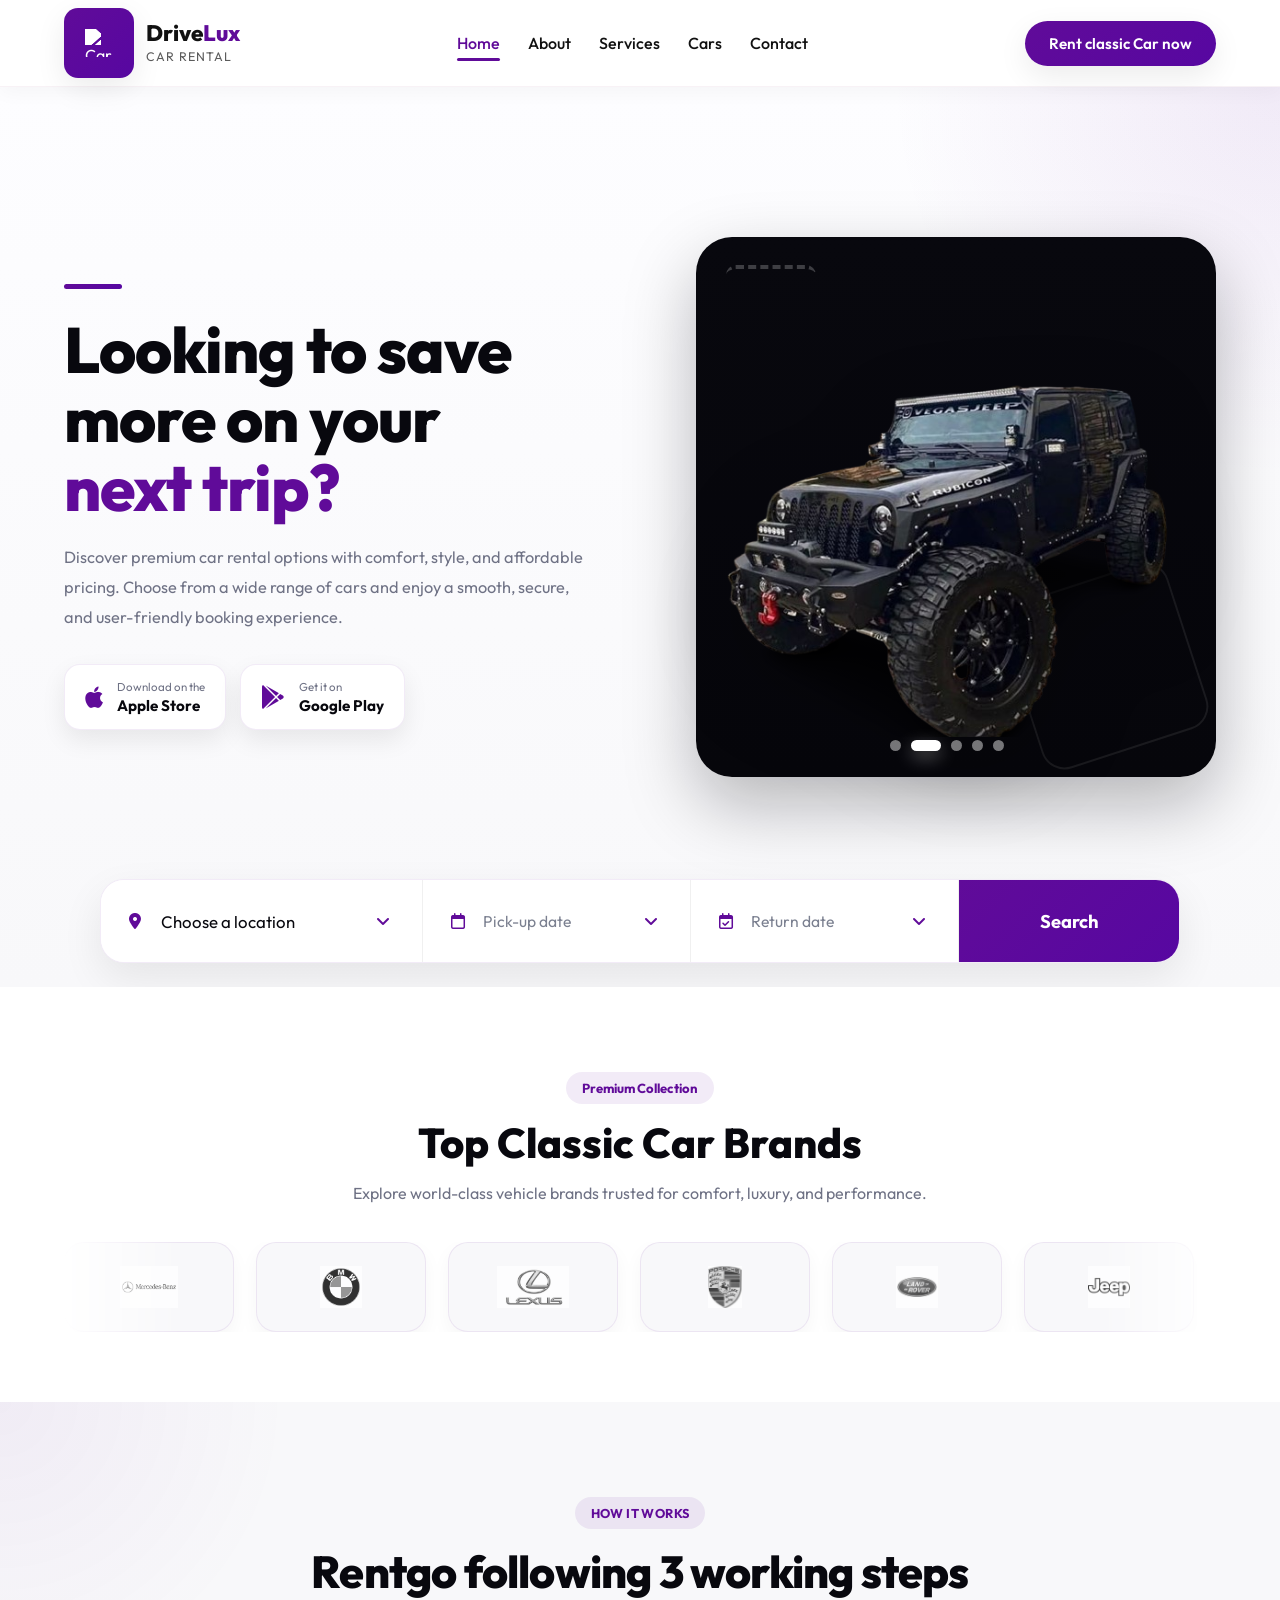
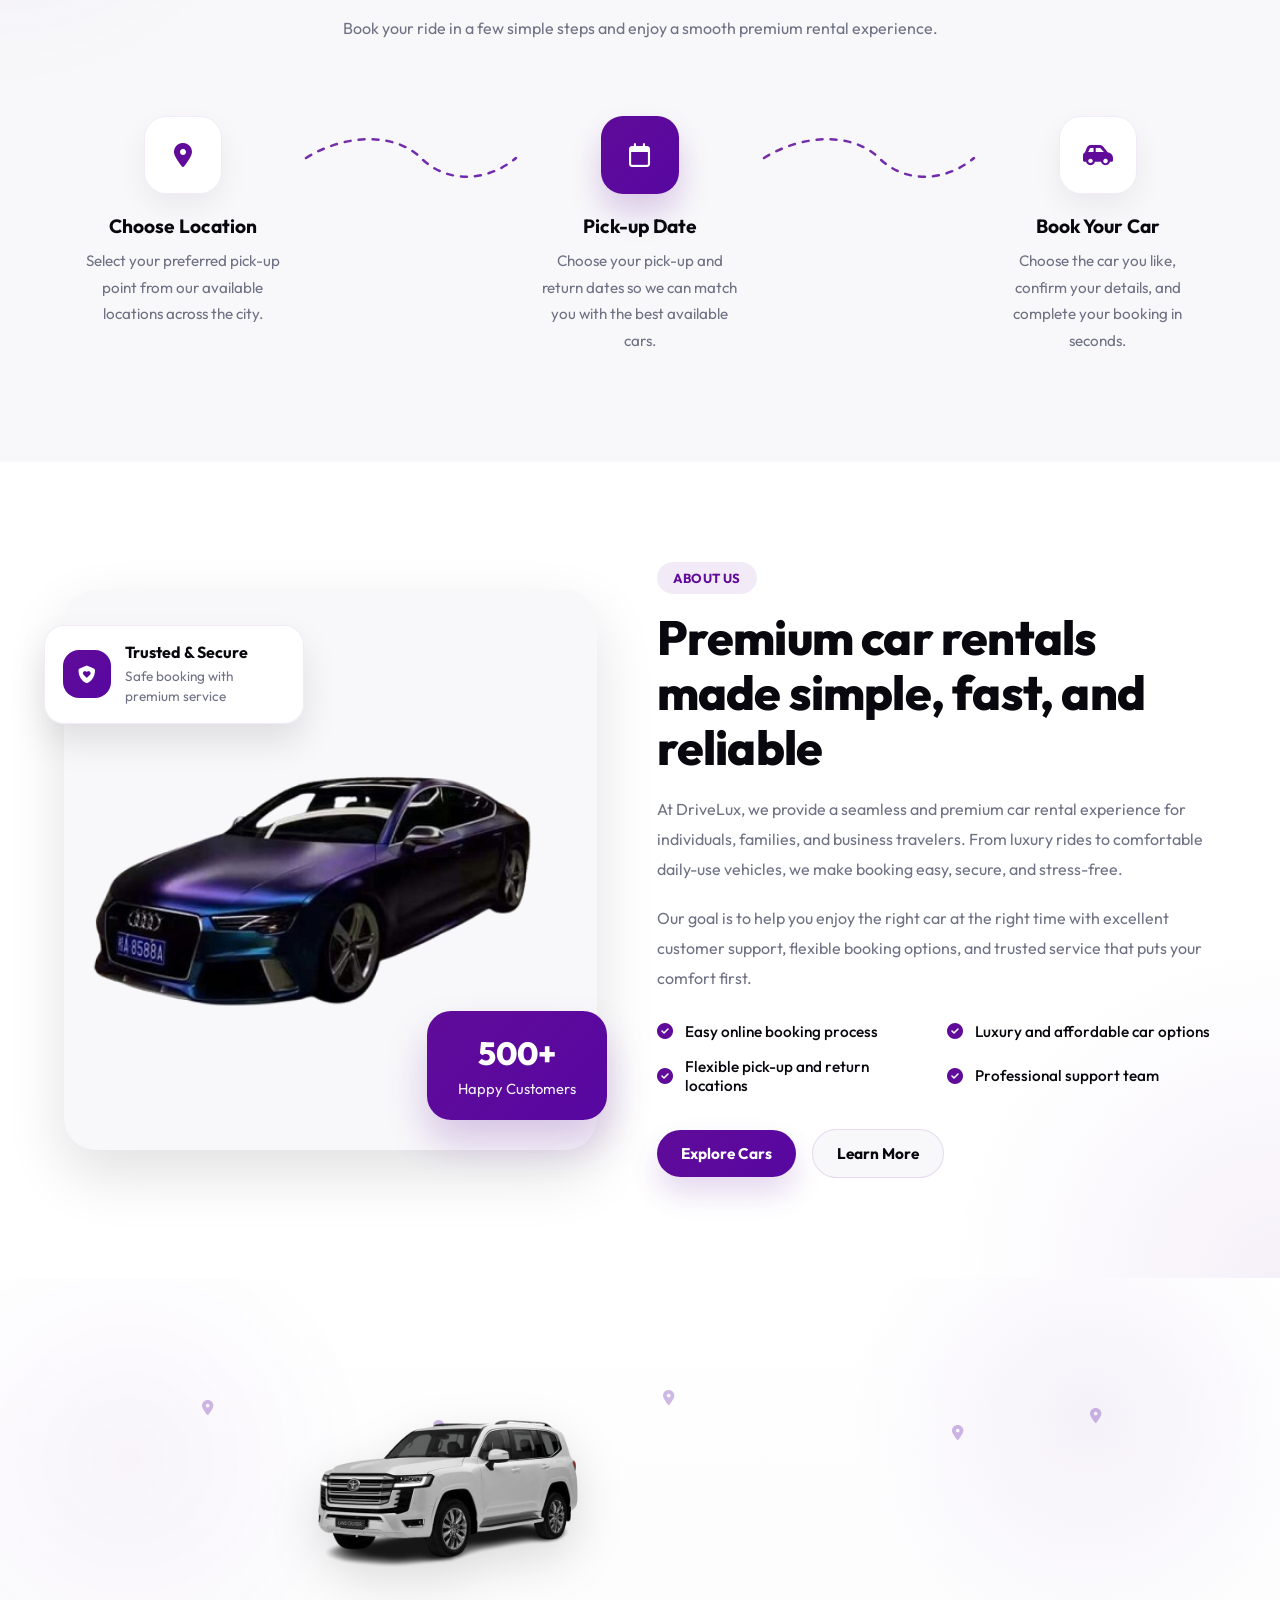
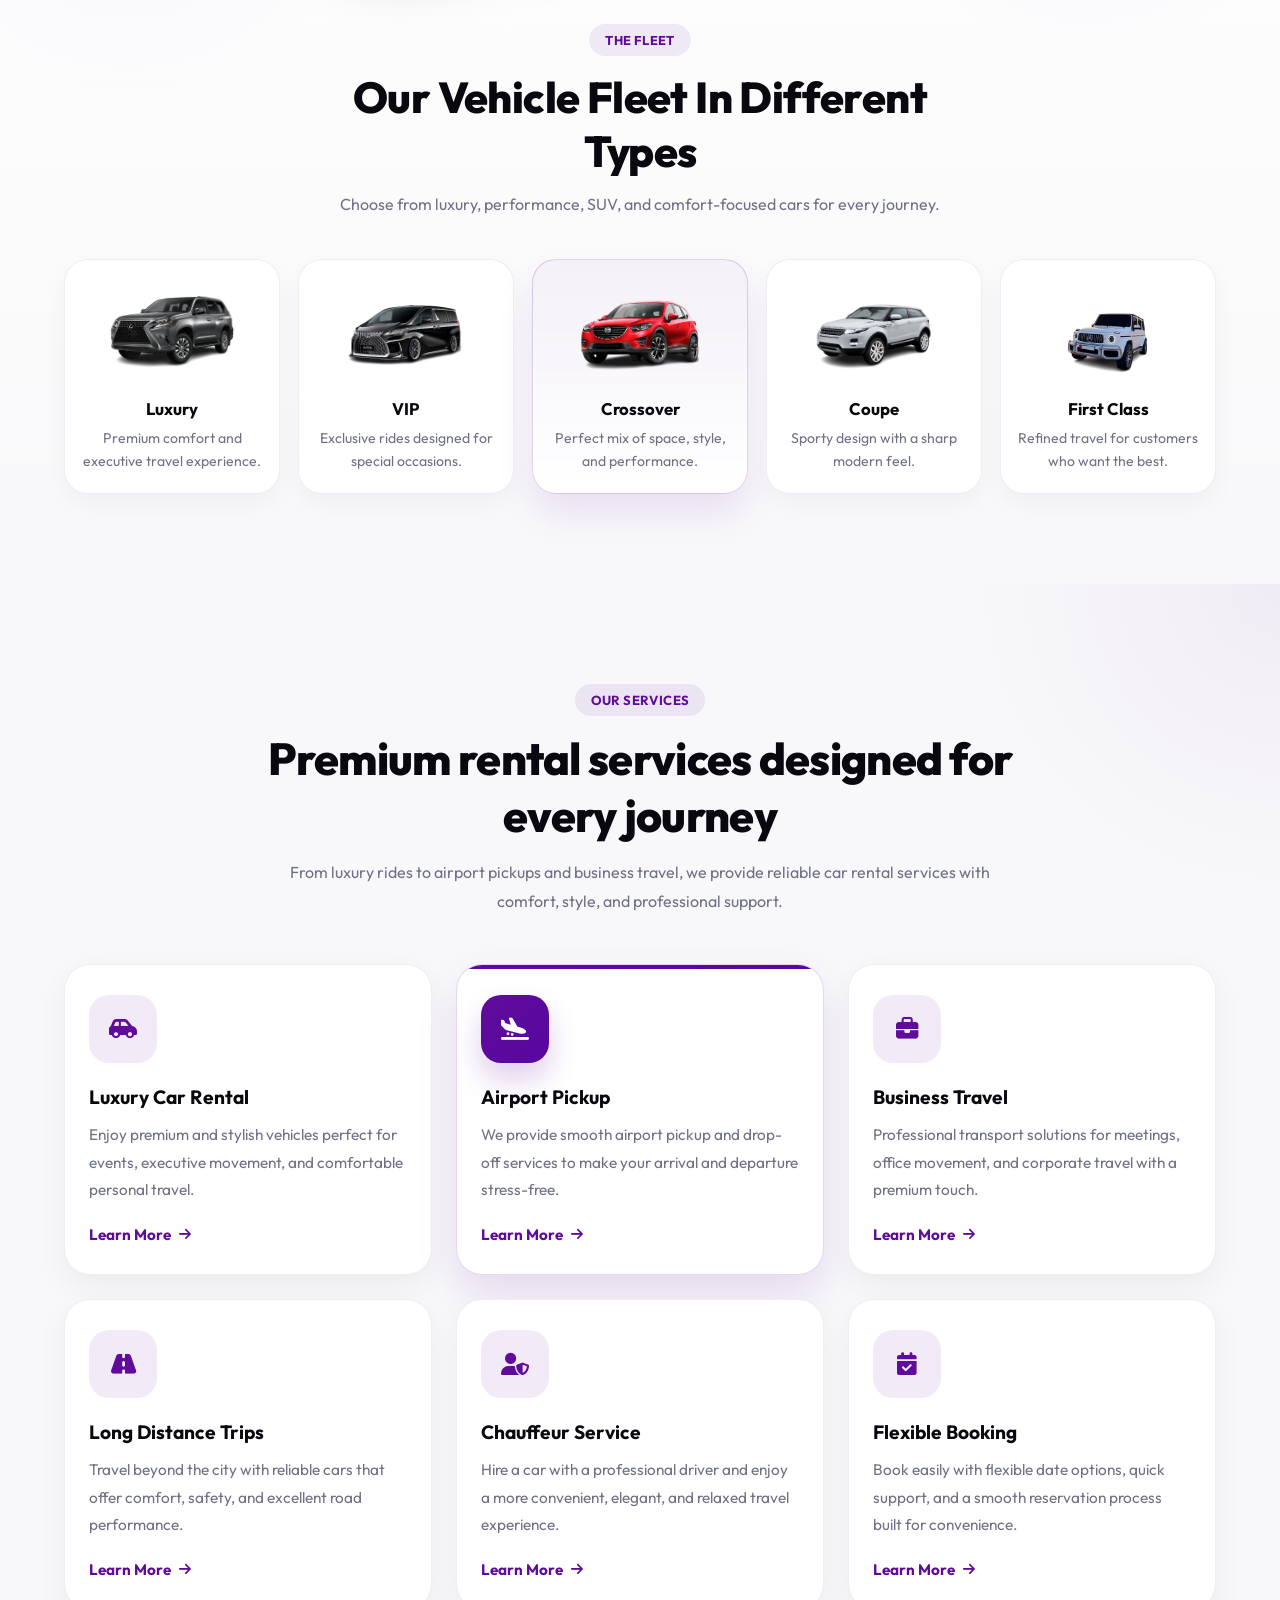
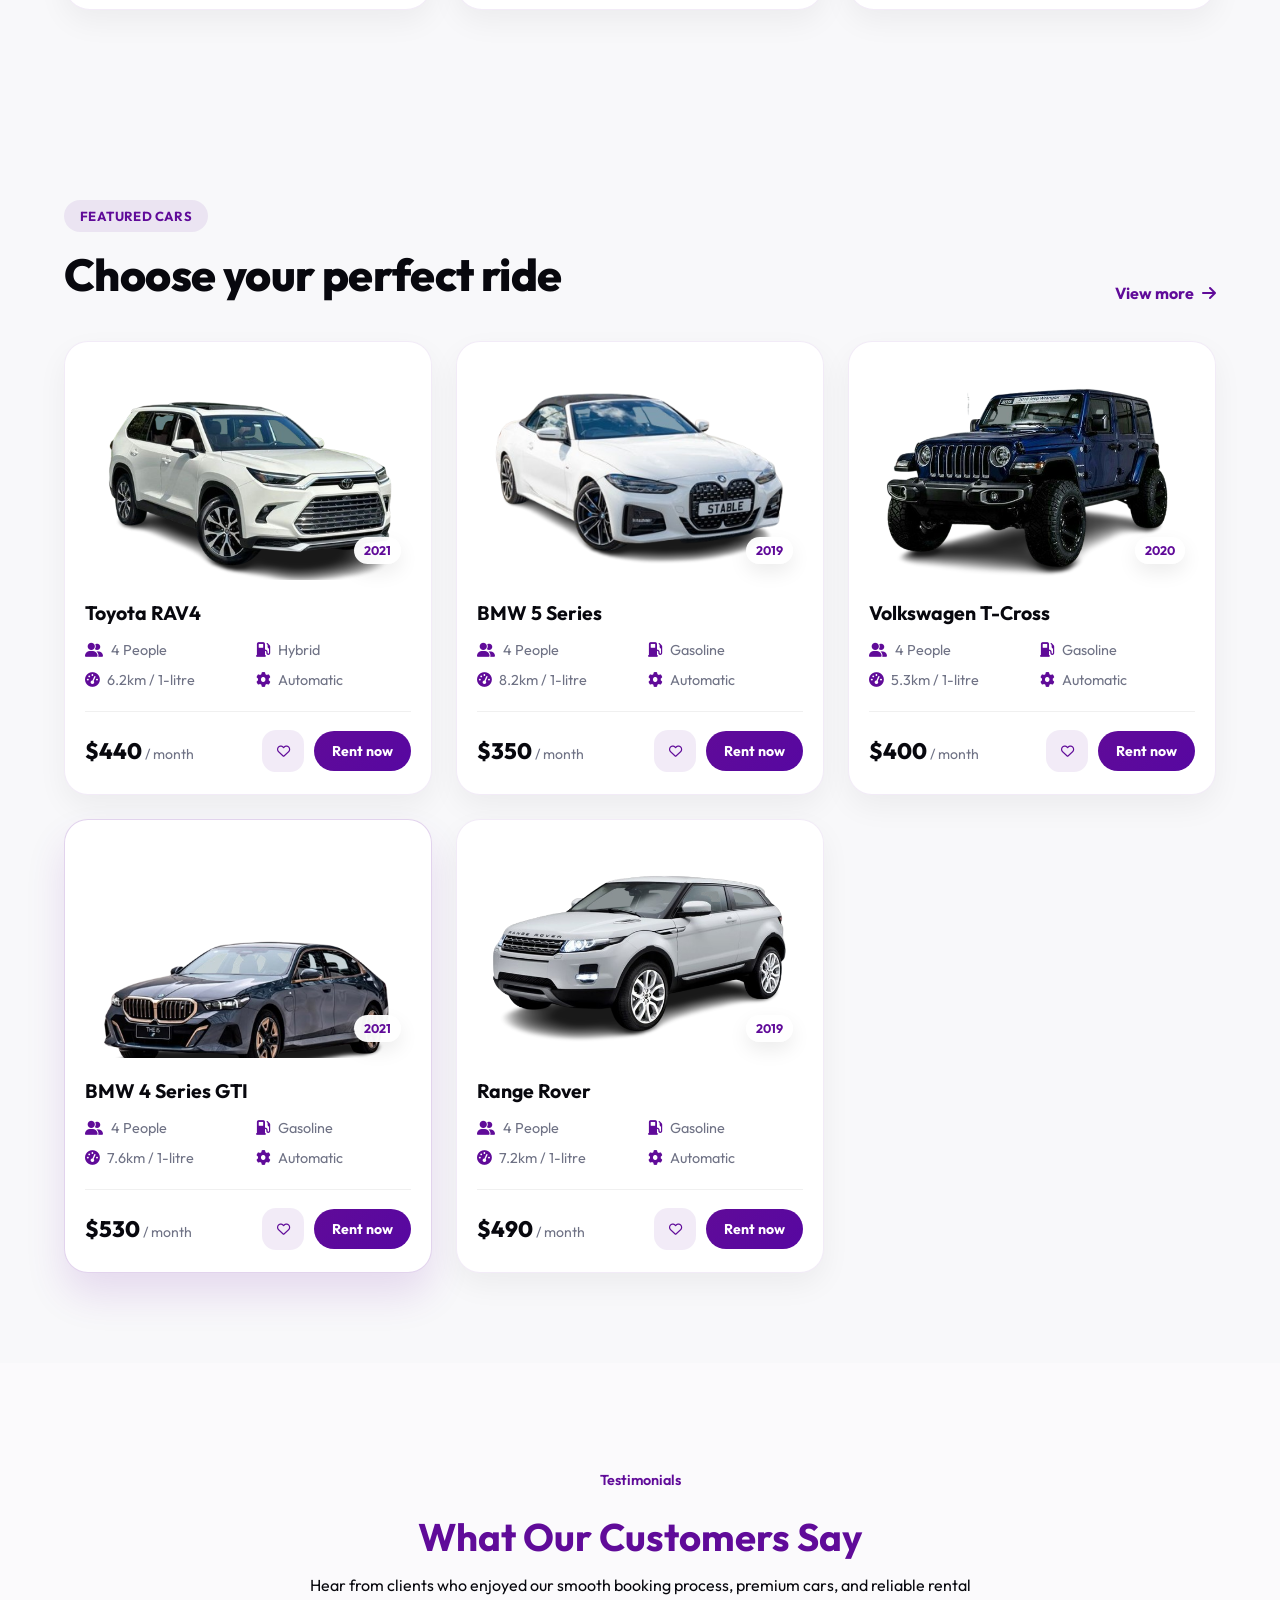
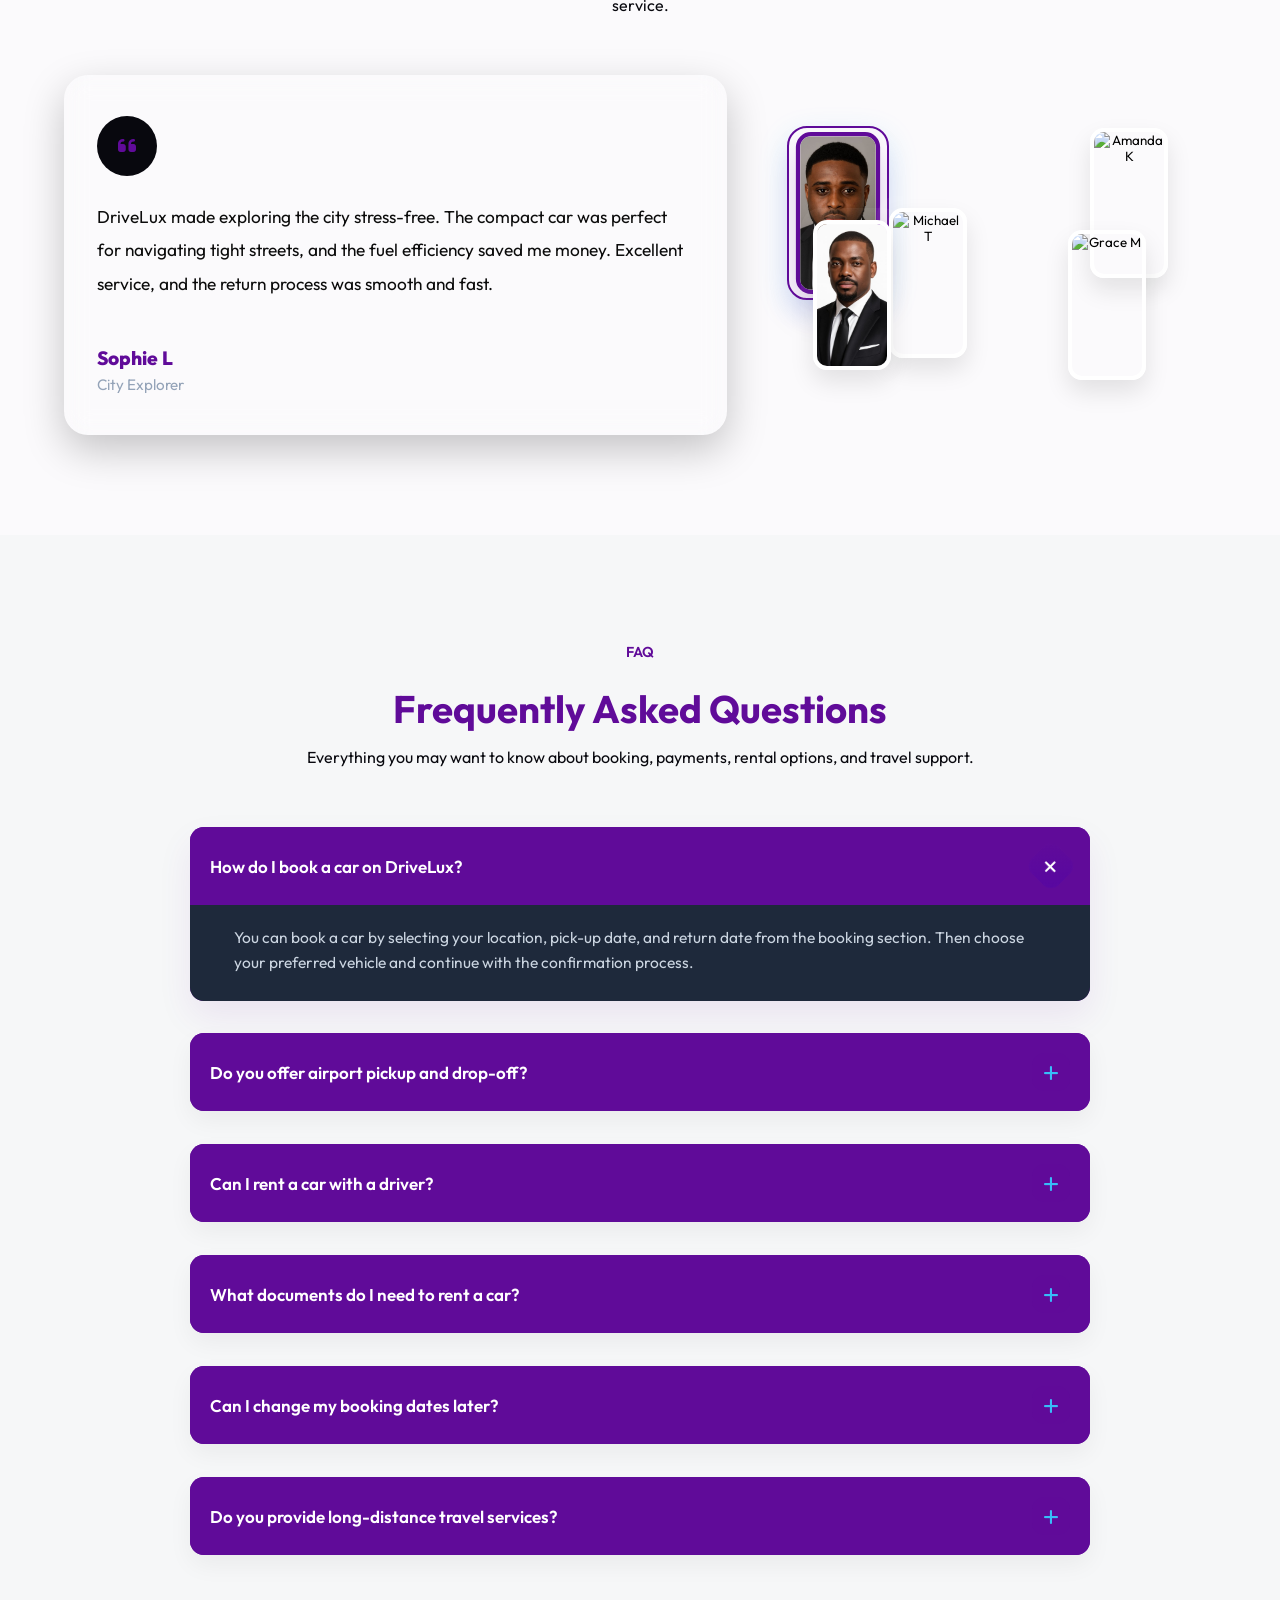
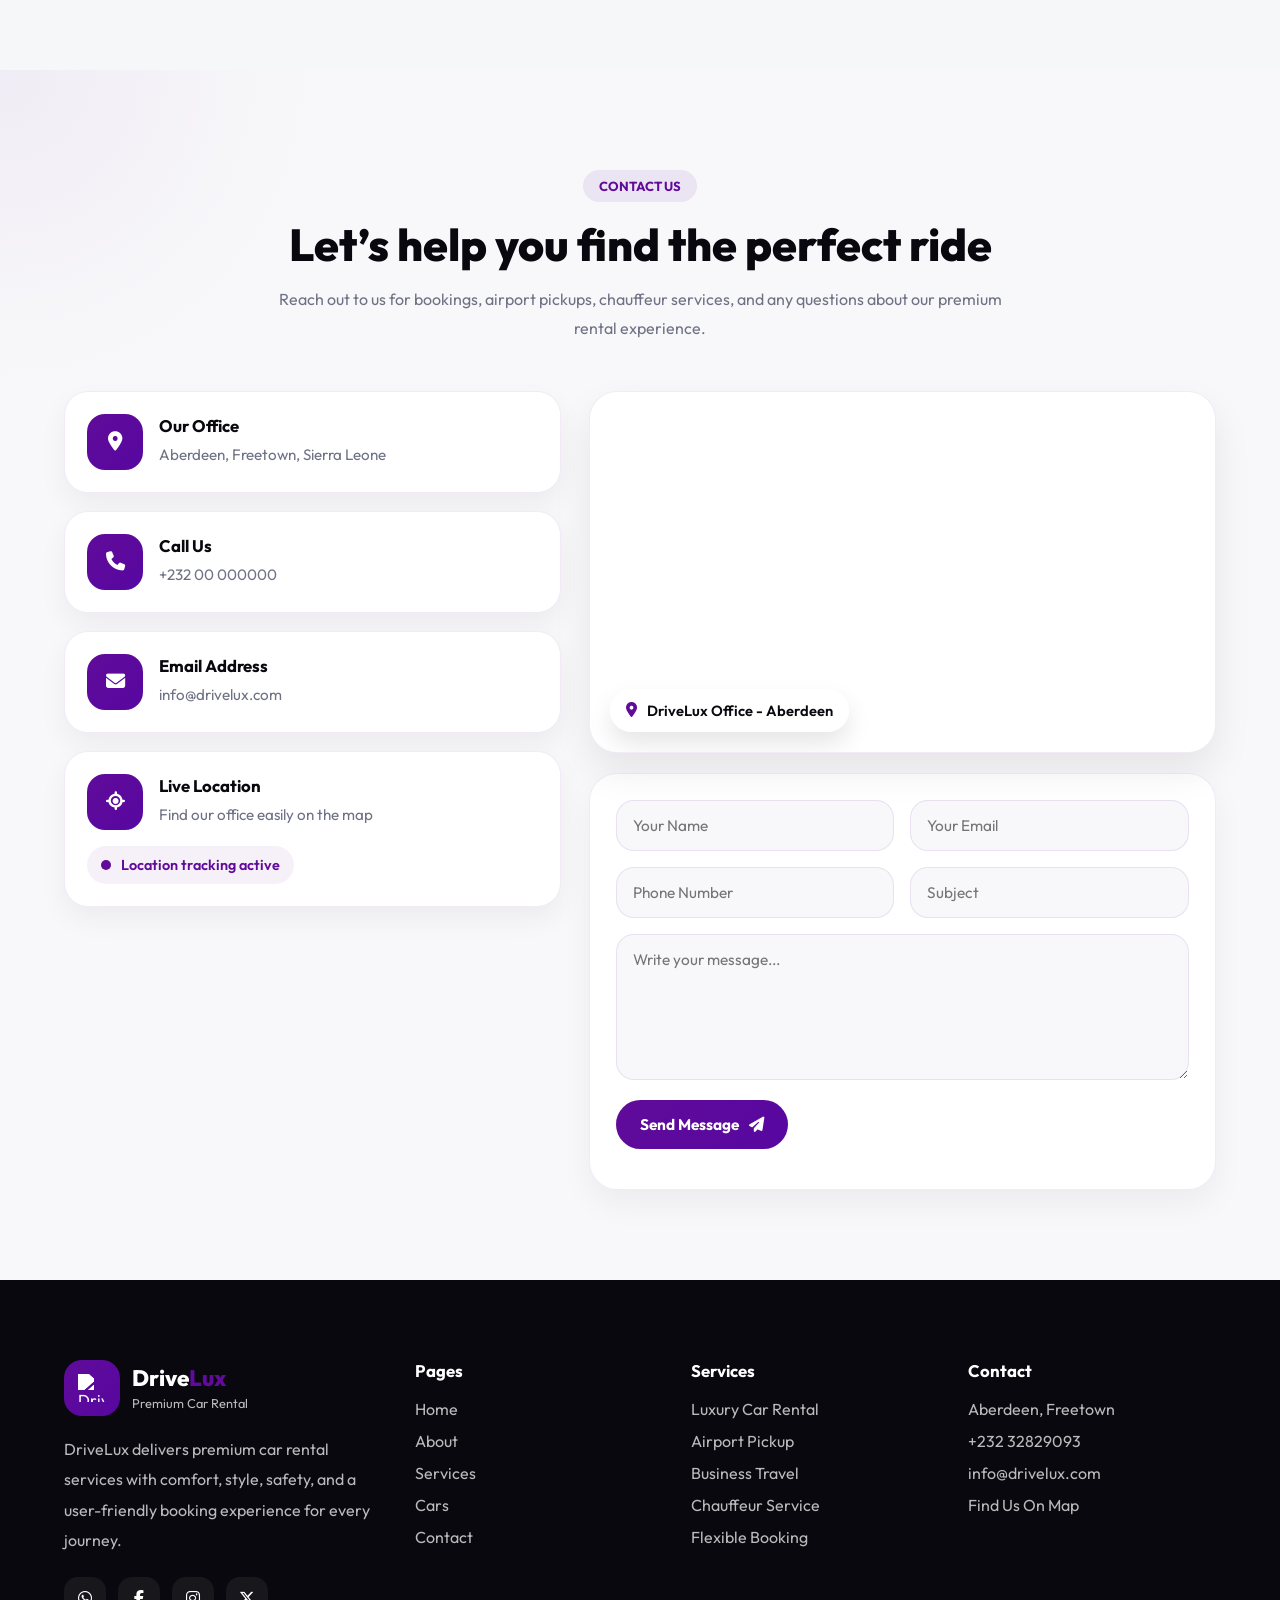
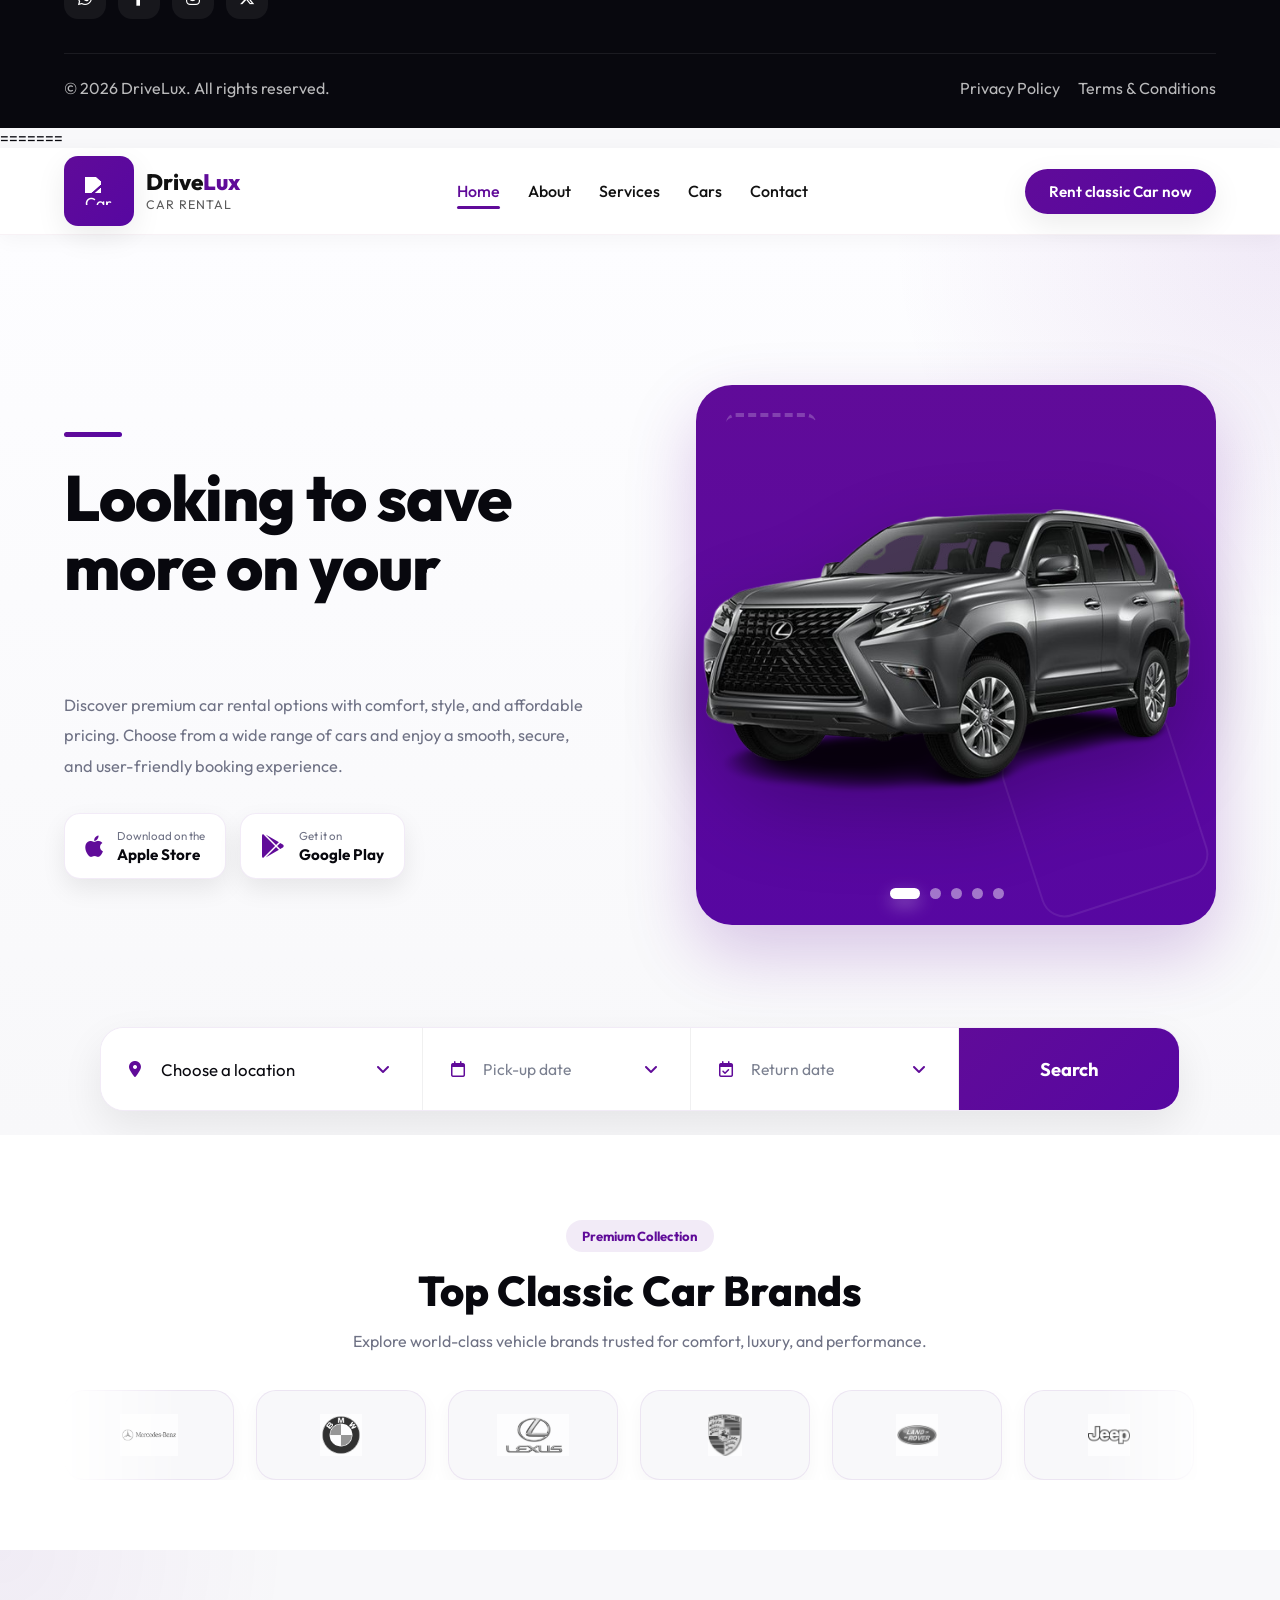
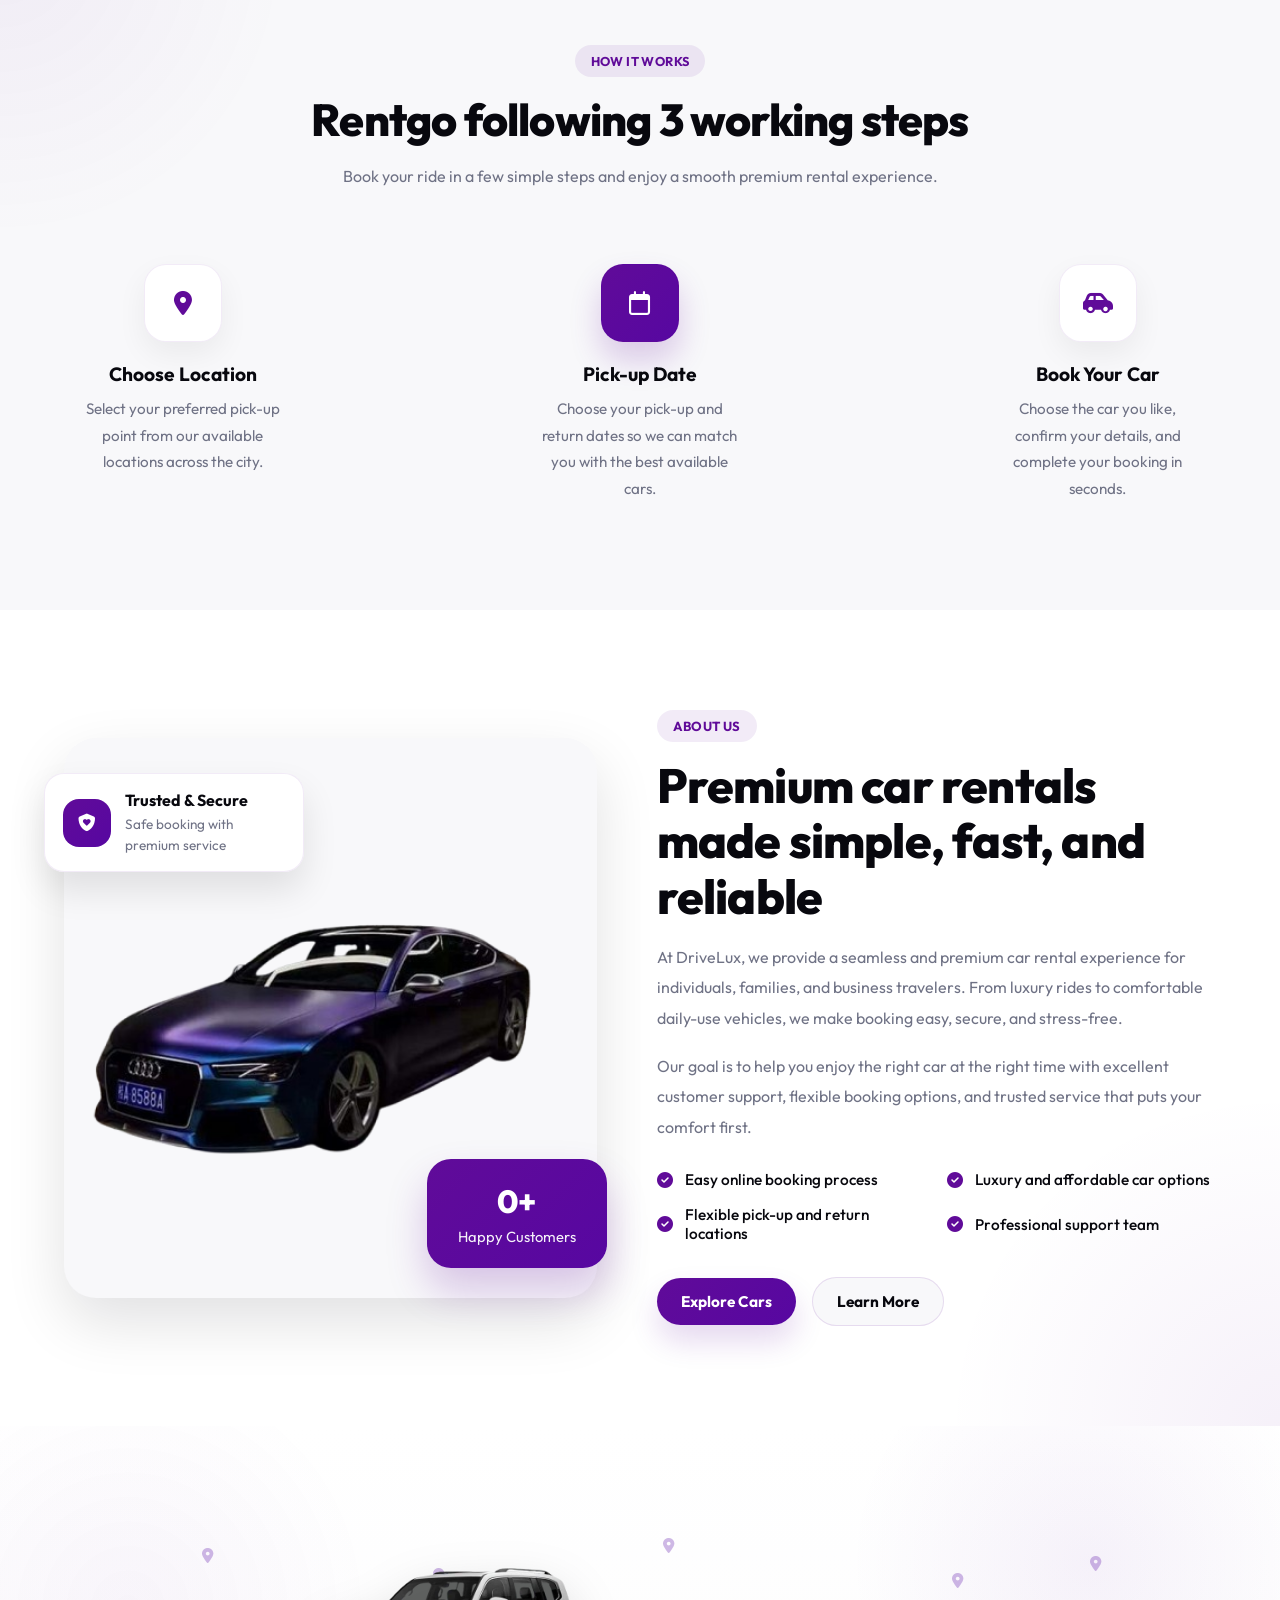
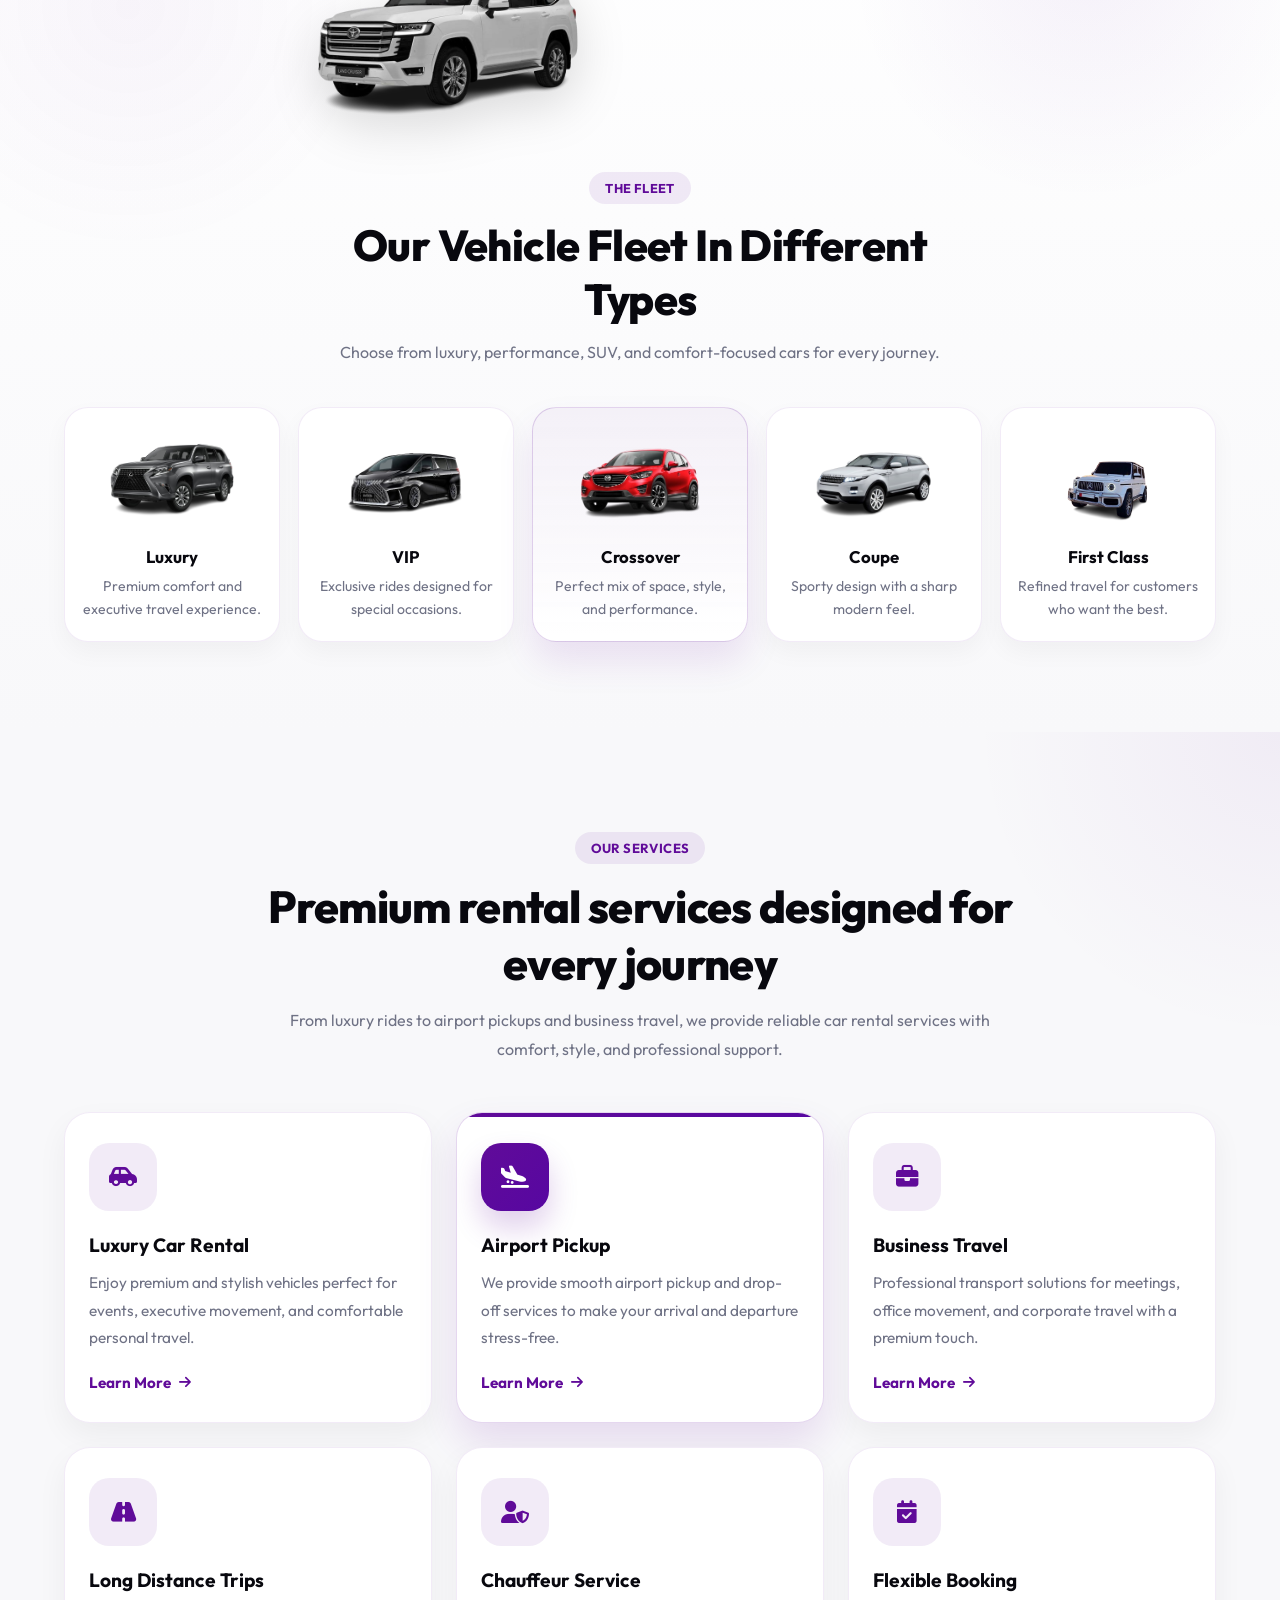
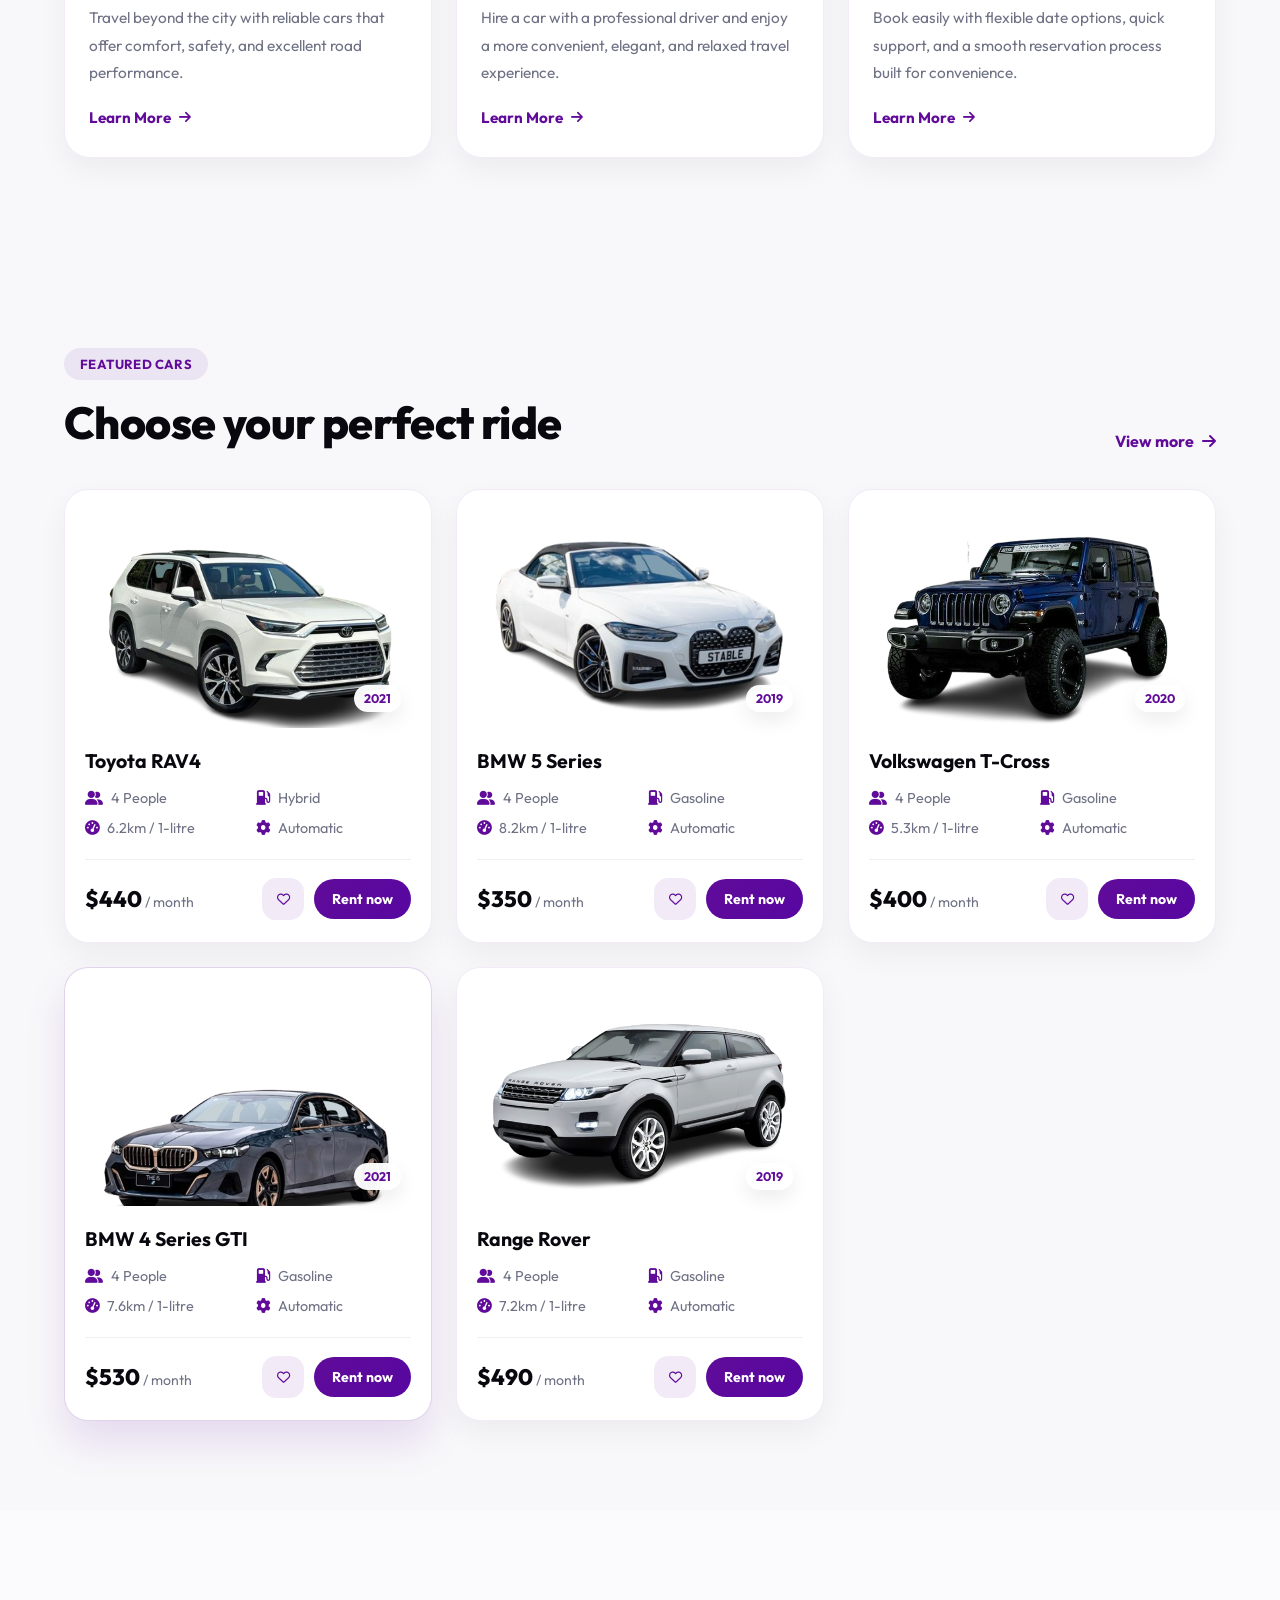
==== commit 89478ea2: "Fix website files" ====
--- a/index.html
+++ b/index.html
@@ -1,6 +1,8 @@
 
 <!DOCTYPE html>
 <html lang="en">
+  <link rel="stylesheet" href="style.css">
+<script src="script.js"></script>
 <head>
   <meta charset="UTF-8" />
   <meta name="viewport" content="width=device-width, initial-scale=1.0" />
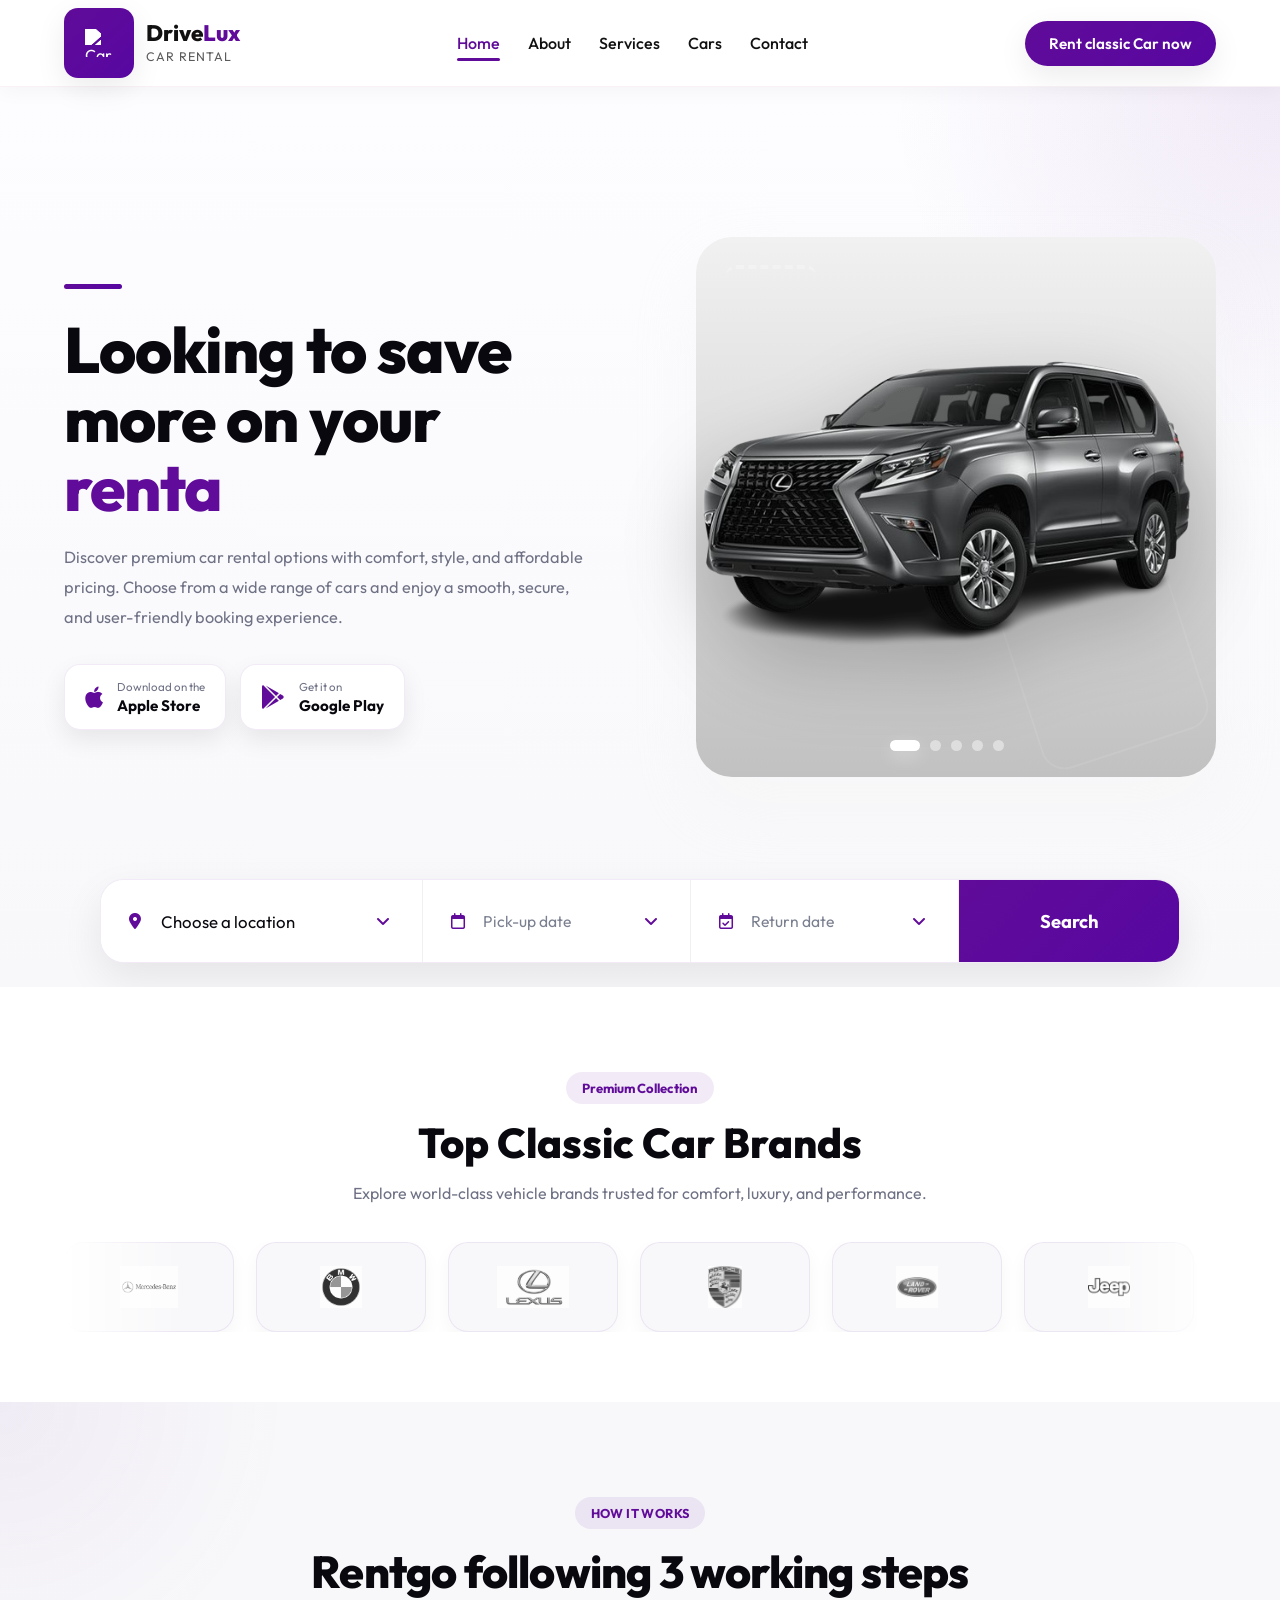
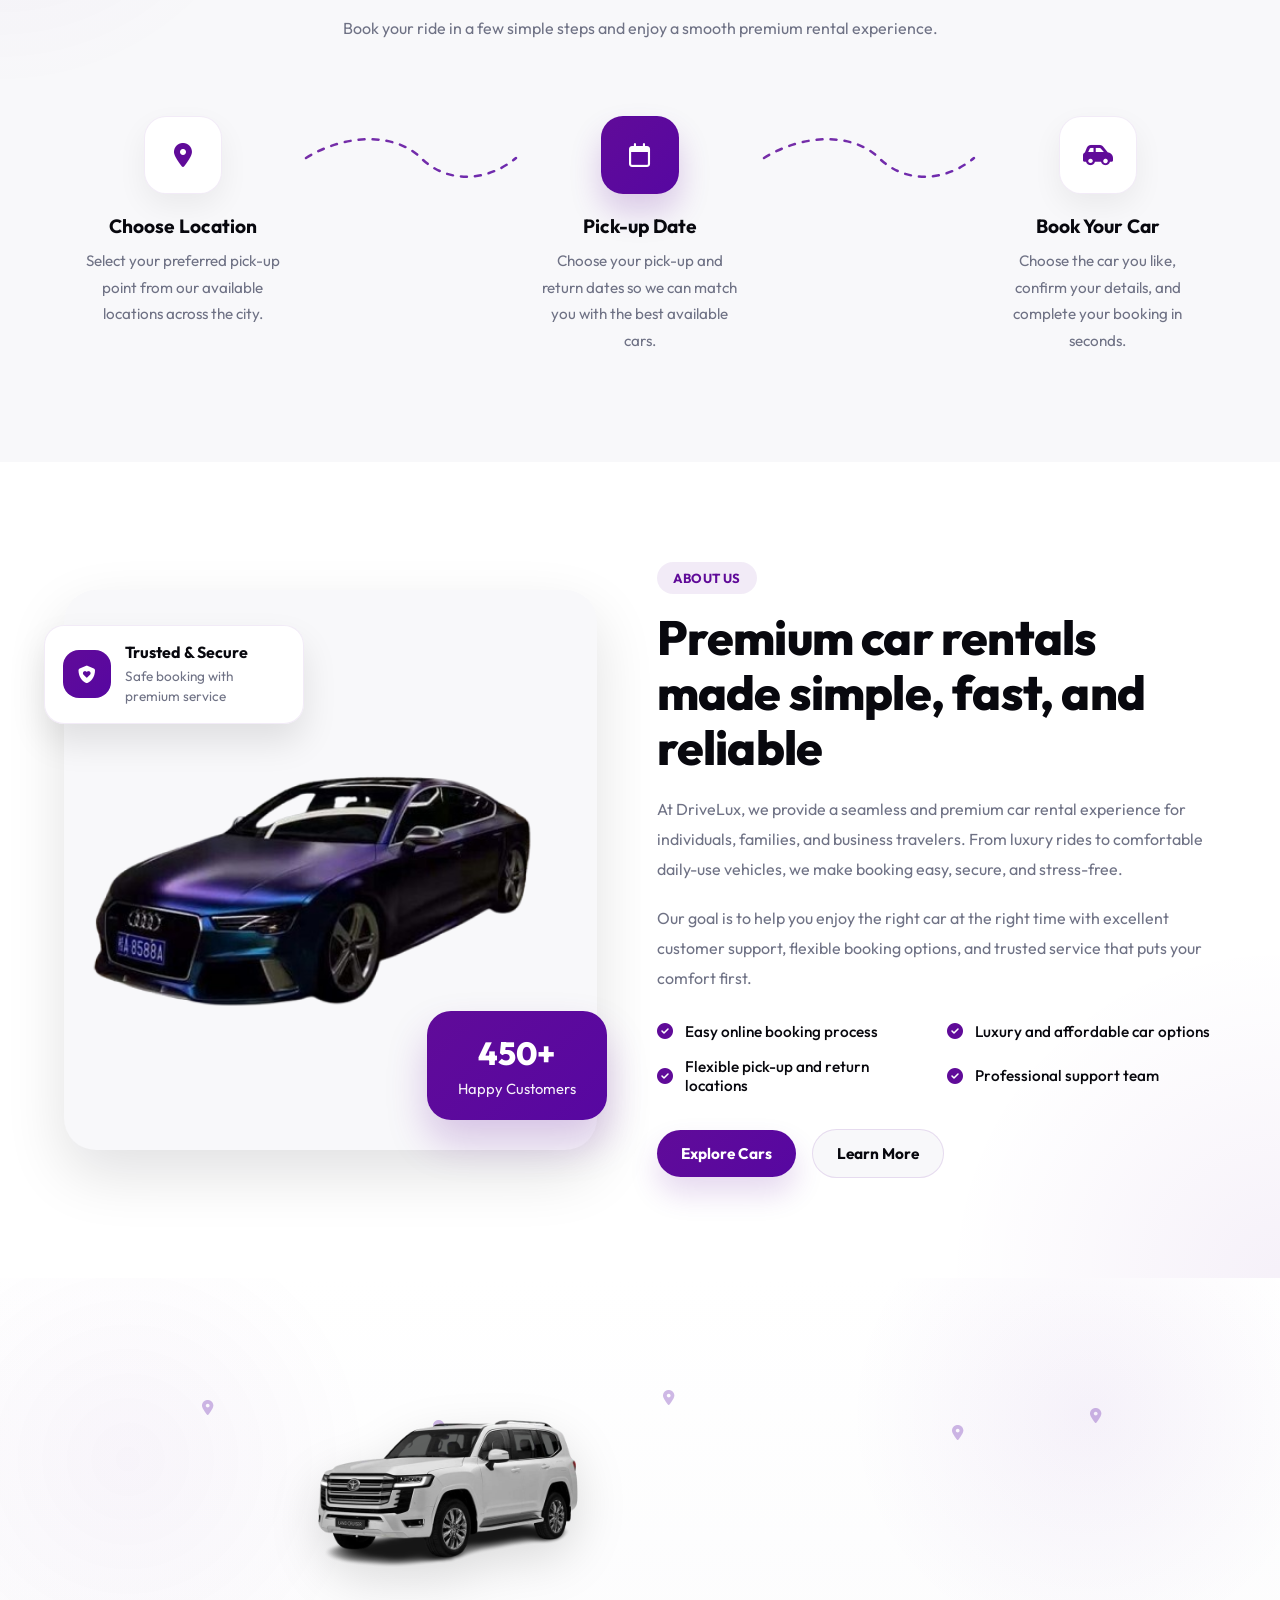
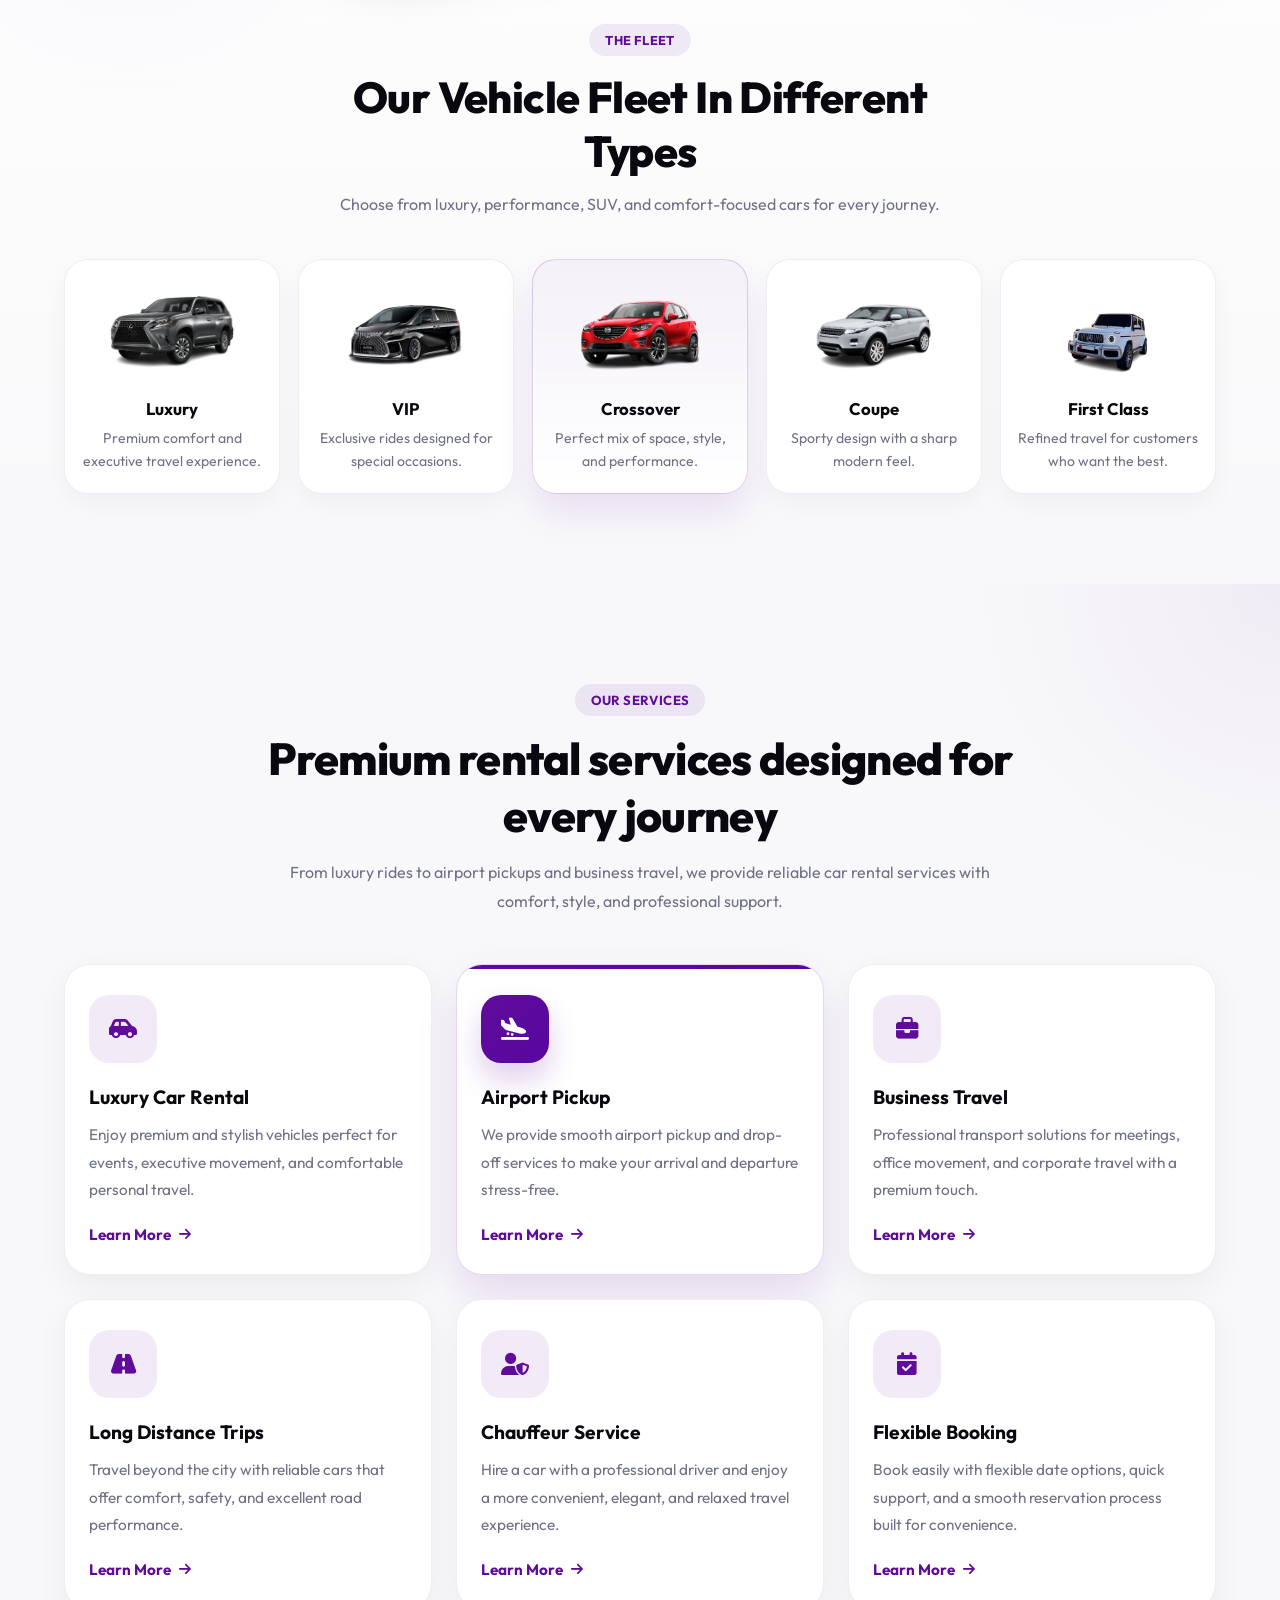
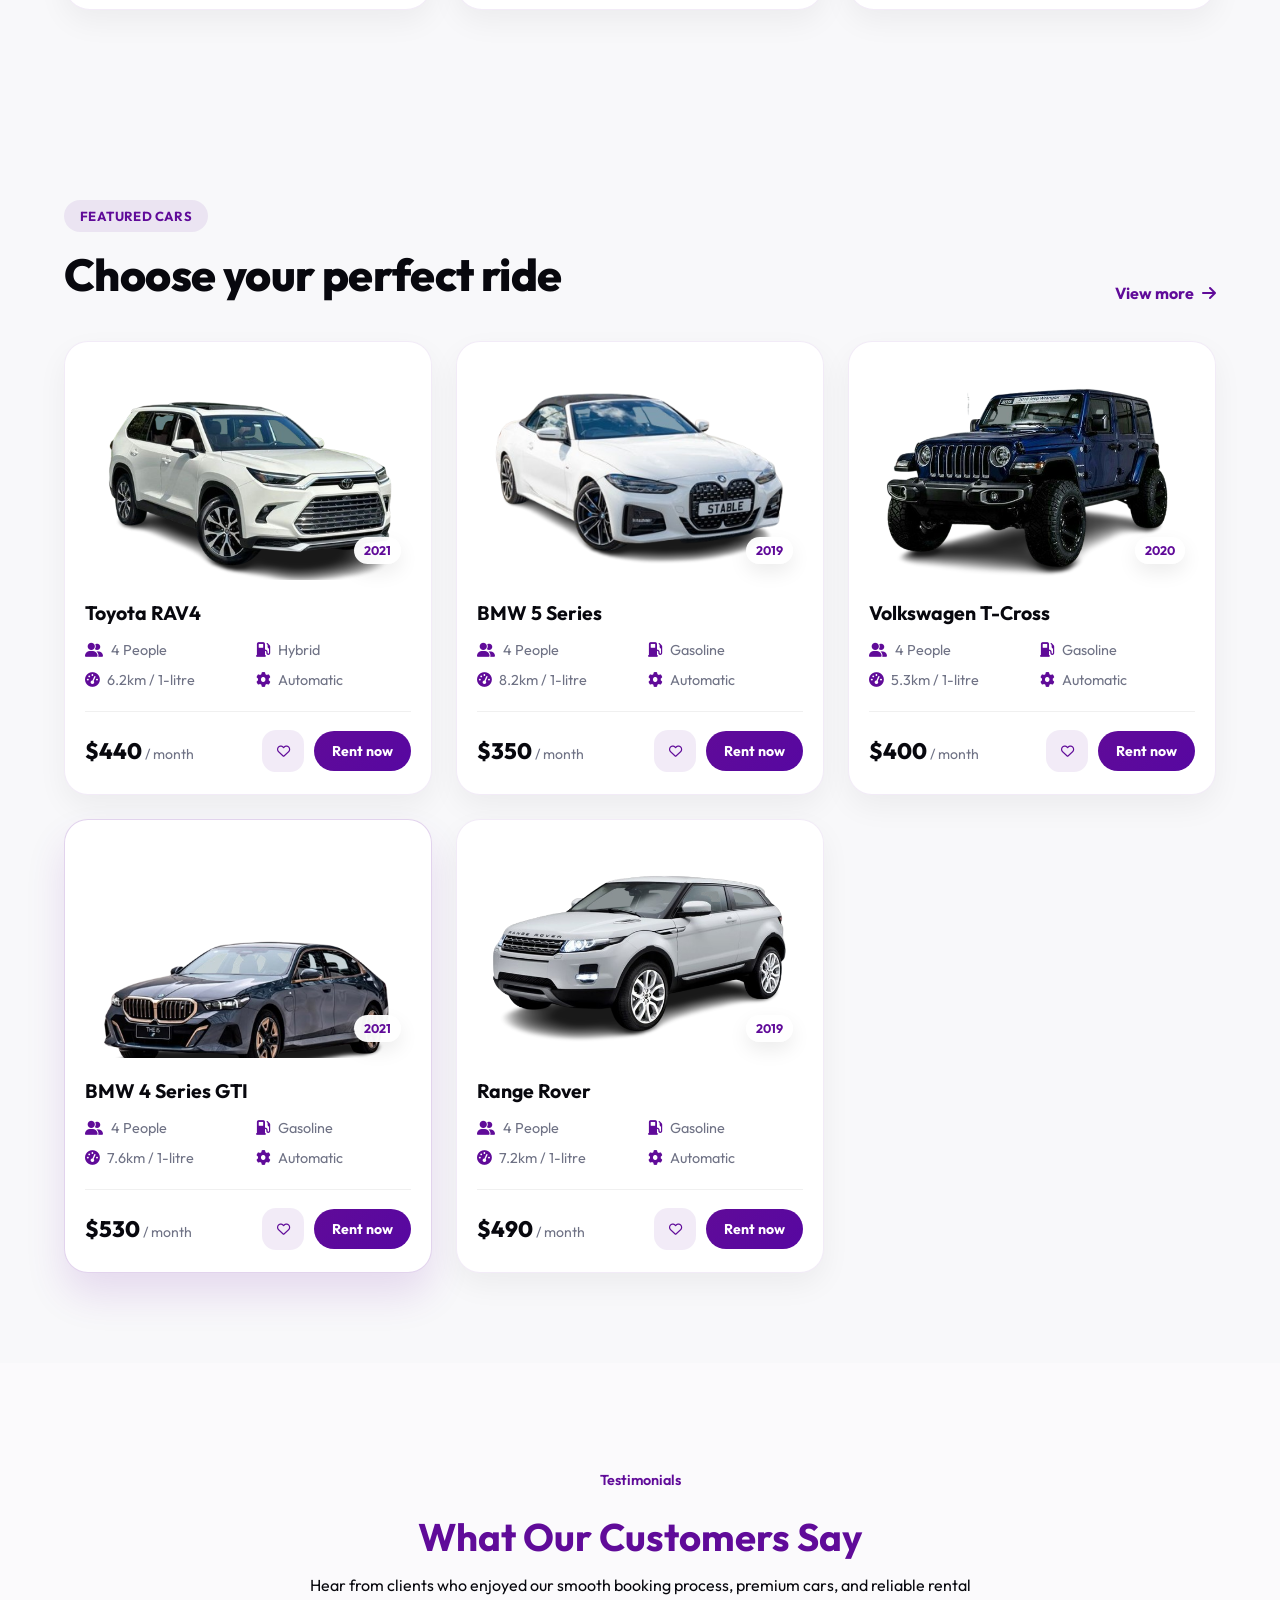
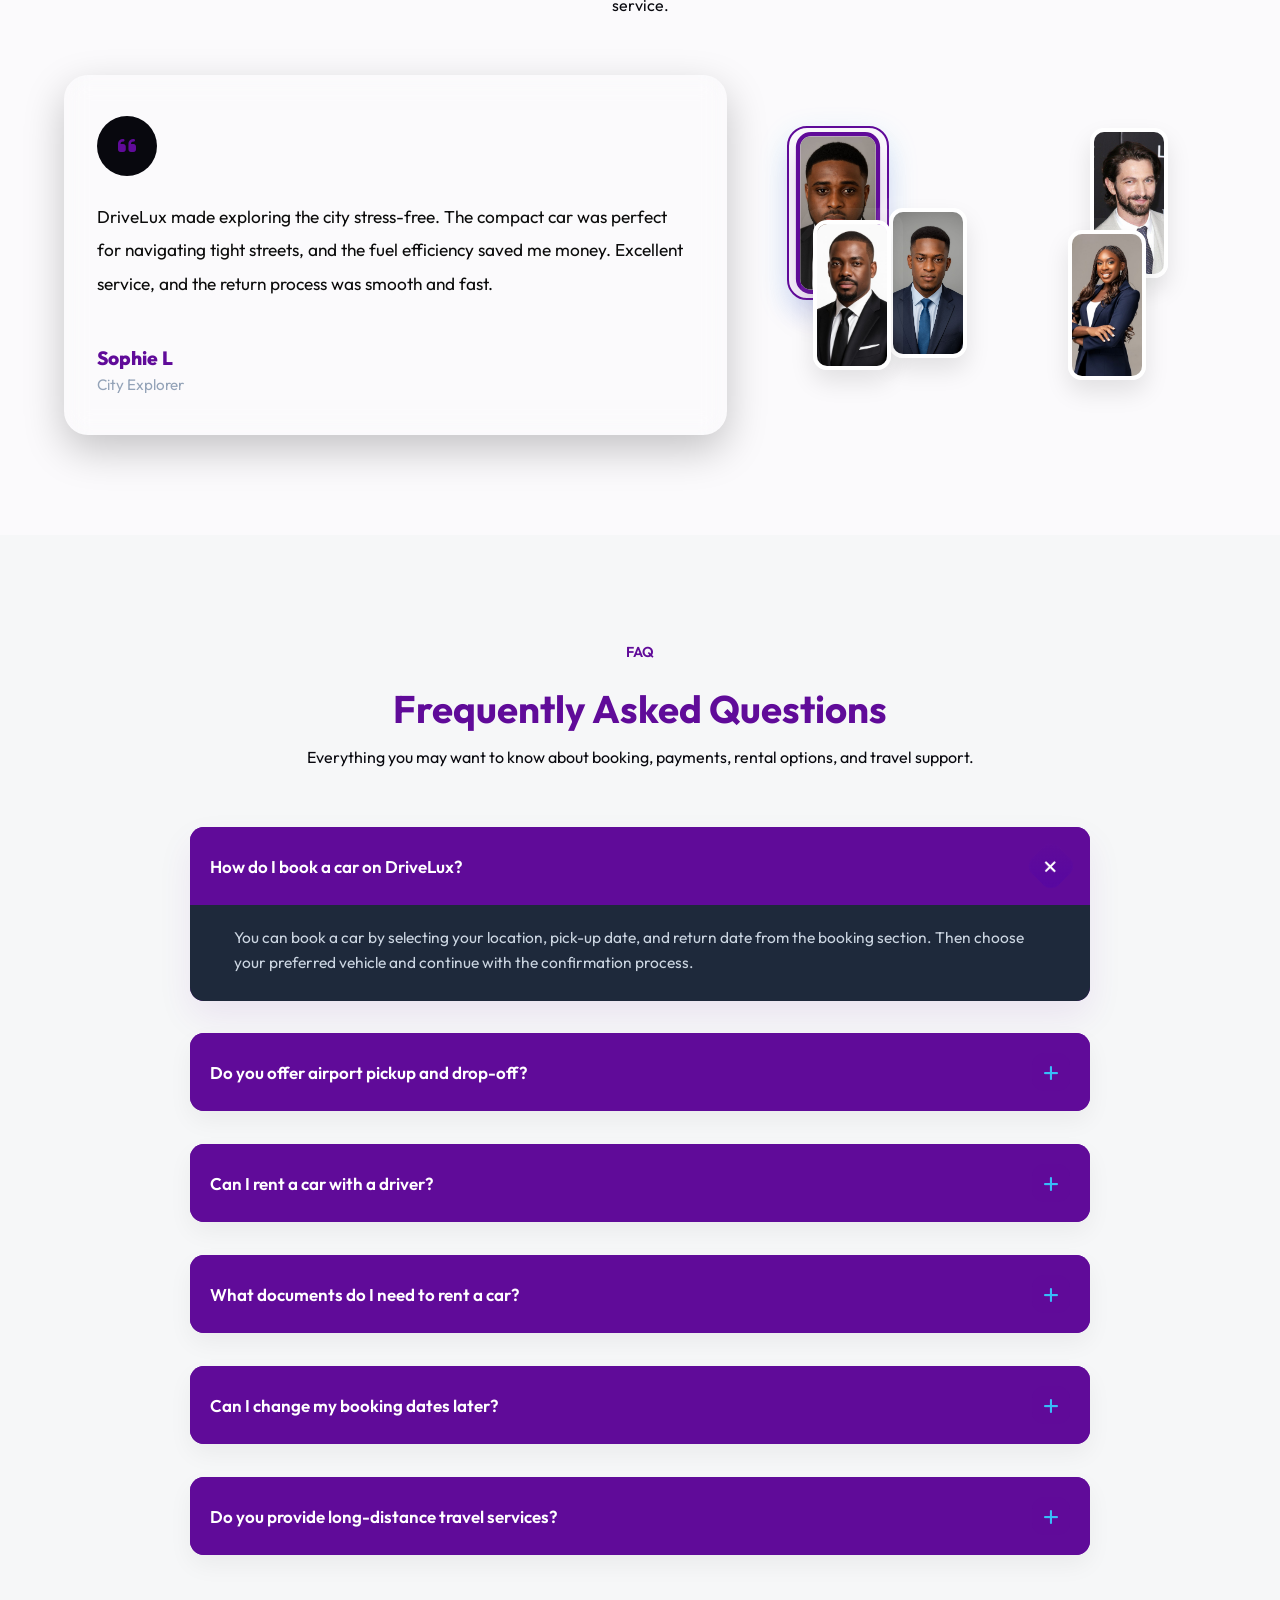
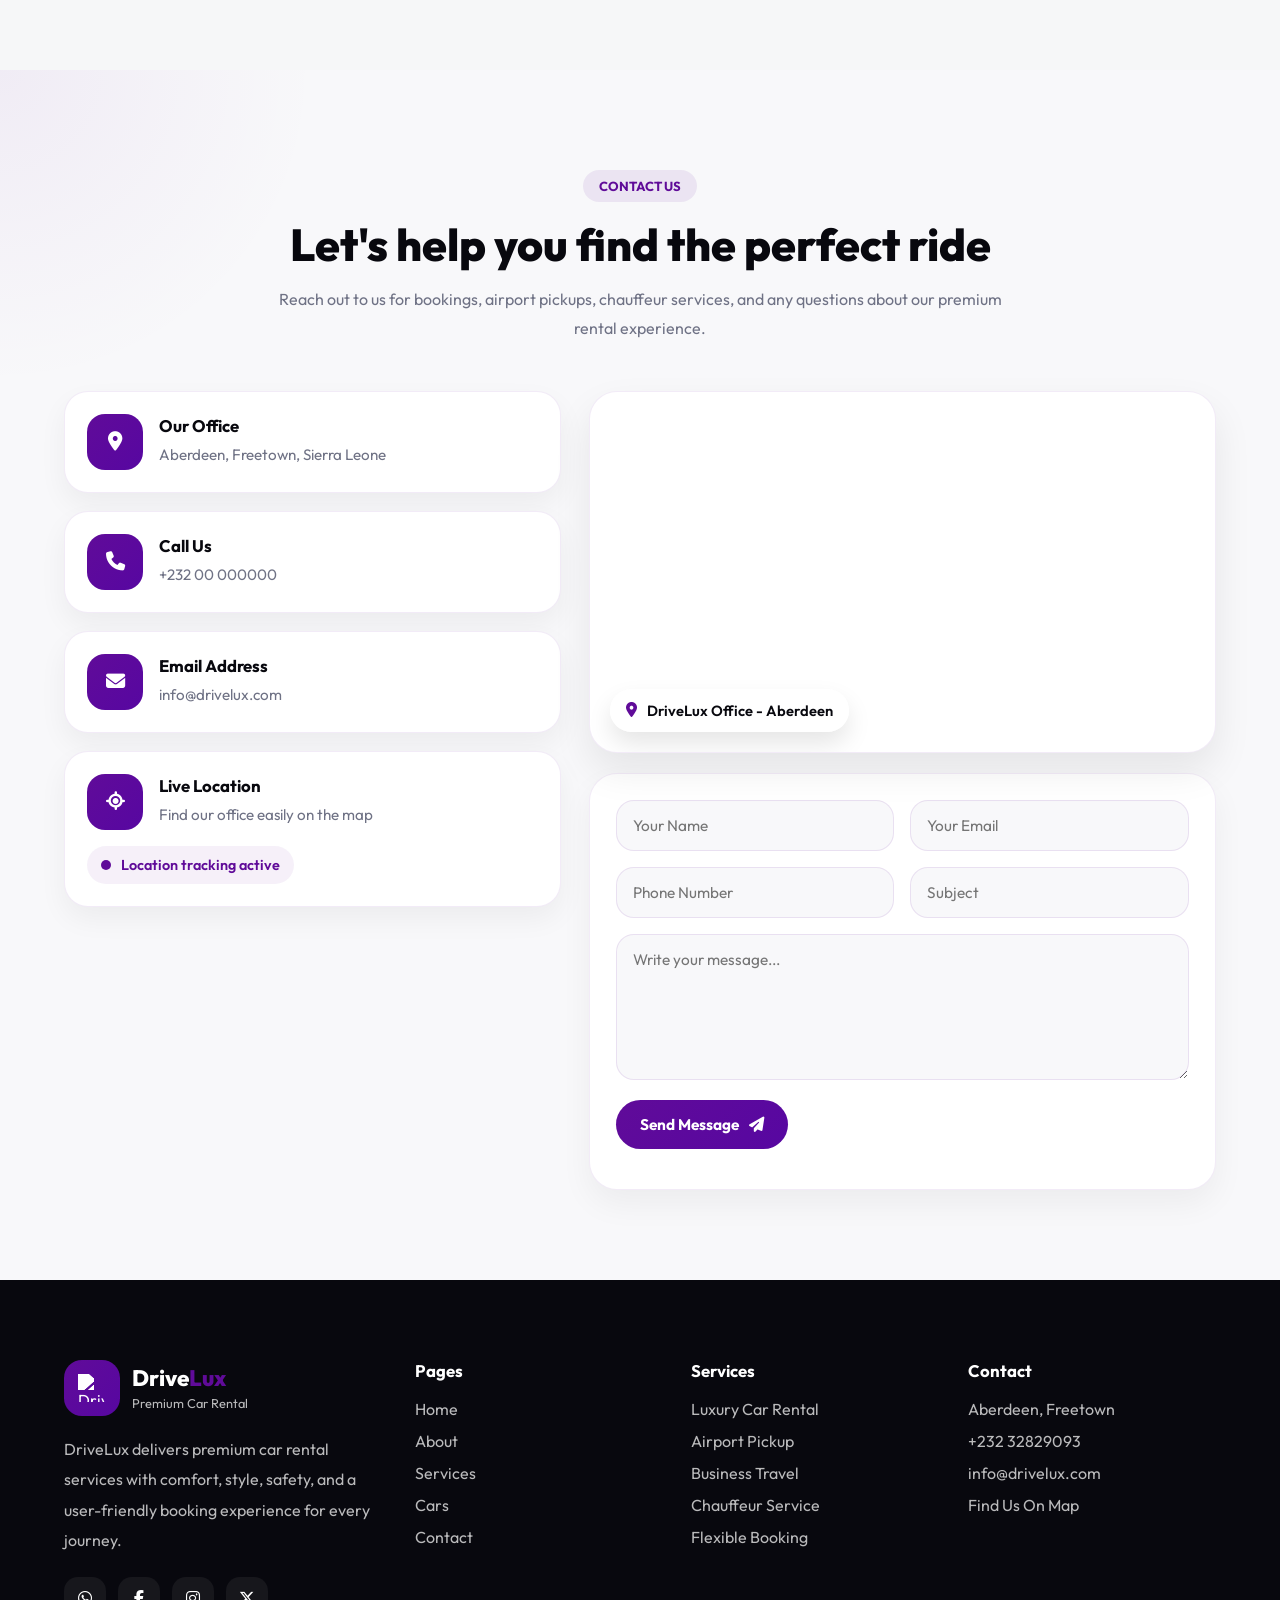
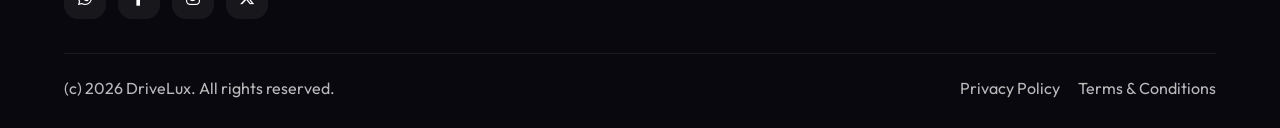
==== commit 0f8b3613: "Clean up merge conflicts and tidy layout" ====
--- a/index.html
+++ b/index.html
@@ -1,8 +1,5 @@
-
 <!DOCTYPE html>
 <html lang="en">
-  <link rel="stylesheet" href="style.css">
-<script src="script.js"></script>
 <head>
   <meta charset="UTF-8" />
   <meta name="viewport" content="width=device-width, initial-scale=1.0" />
@@ -839,7 +836,7 @@
           data-role="Business Traveler"
           aria-label="View Michael testimonial"
         >
-          <img src="images2/J’aime la tranquillité.jpg" alt="Michael T" />
+          <img src="images2/Black_man.jpg" alt="Michael T" />
         </button>
 
         <button
@@ -849,7 +846,7 @@
           data-role="Event Client"
           aria-label="View Amanda testimonial"
         >
-          <img src="images2/NEW YORK, NY - APRIL 19_ Actor Michiel Huisman attends _The Age of Adaline_ premiere at AMC Loews Lincoln Square 13 theater on April 19, 2015 in New York City_ (Photo by Jamie McCarthy_Getty Images) — a New York_.jpg" alt="Amanda K" />
+          <img src="images2/white_man.jpg" alt="Amanda K" />
         </button>
 
         <button
@@ -869,7 +866,7 @@
           data-role="Frequent Renter"
           aria-label="View Grace testimonial"
         >
-          <img src="images2/Mondays they say are for professional portraits__📸_ @theofficialfolarin _📍_ @doucemaisonlagos __For Enquiries and Bookings; send a DM or mail to theofficialfolarin@gmail_com or call 08122026047 _⠀⠀⠀⠀⠀⠀⠀⠀⠀_⠀⠀⠀⠀⠀⠀⠀⠀.jpg" alt="Grace M" />
+          <img src="images2/woman.jpg" alt="Grace M" />
         </button>
         
       </div>
@@ -980,7 +977,7 @@
   <div class="container">
     <div class="contact-header reveal-up">
       <span class="contact-tag">Contact Us</span>
-      <h2>Let’s help you find the perfect ride</h2>
+      <h2>Let's help you find the perfect ride</h2>
       <p>
         Reach out to us for bookings, airport pickups, chauffeur services,
         and any questions about our premium rental experience.
@@ -1145,7 +1142,7 @@
     </div>
 
     <div class="footer-bottom">
-      <p>© 2026 DriveLux. All rights reserved.</p>
+      <p>(c) 2026 DriveLux. All rights reserved.</p>
       <div class="footer-bottom-links">
         <a href="#">Privacy Policy</a>
         <a href="#">Terms & Conditions</a>
@@ -1160,1165 +1157,4 @@
 
   <script src="index.js"></script>
 </body>
-=======
-<!DOCTYPE html>
-<html lang="en">
-<head>
-  <meta charset="UTF-8" />
-  <meta name="viewport" content="width=device-width, initial-scale=1.0" />
-  <title>DriveLux Car Rental</title>
-
-  <!-- Google Fonts -->
-  <link rel="preconnect" href="https://fonts.googleapis.com">
-  <link rel="preconnect" href="https://fonts.gstatic.com" crossorigin>
-  <link href="https://fonts.googleapis.com/css2?family=Outfit:wght@300;400;500;600;700;800&display=swap" rel="stylesheet">
-
-  <!-- Font Awesome -->
-  <link
-    rel="stylesheet"
-    href="https://cdnjs.cloudflare.com/ajax/libs/font-awesome/6.5.0/css/all.min.css"
-  />
-
-  <link rel="stylesheet" href="style.css" />
-</head>
-<body>
-
-  <!-- =========================
-       HEADER / NAVBAR
-  ========================== -->
-  <header class="header">
-    <div class="container nav-container">
-
-      <!-- Logo -->
-      <a href="#" class="logo">
-        <div class="logo-img-box">
-          <img src="https://cdn-icons-png.flaticon.com/512/744/744465.png" alt="Car Rent Logo">
-        </div>
-        <div class="logo-text">
-          <h2>Drive<span>Lux</span></h2>
-          <p>Car Rental</p>
-        </div>
-      </a>
-  <!-- Desktop Nav -->
-    <nav class="navbar" id="navbar">
-      <ul class="nav-menu">
-        <li><a href="#home" class="nav-link active">Home</a></li>
-        <li><a href="#about" class="nav-link">About</a></li>
-        <li><a href="#services" class="nav-link">Services</a></li>
-        <li><a href="#featured-cars" class="nav-link">Cars</a></li>
-        <li><a href="#contact" class="nav-link">Contact</a></li>
-      </ul>
-    </nav>
-
-    <!-- Right Side -->
-    <div class="nav-actions">
-      <a href="booking.html" class="btn-book">Rent classic Car now</a>
-
-      <button class="menu-toggle" id="menuToggle" aria-label="Toggle Menu">
-        <i class="fa-solid fa-bars"></i>
-      </button>
-    </div>
-  </div>
-
-  <!-- Mobile Menu -->
-  <div class="mobile-menu" id="mobileMenu">
-    <ul class="mobile-nav-list">
-      <li><a href="#home" class="mobile-link active">Home</a></li>
-      <li><a href="#about" class="mobile-link">About</a></li>
-      <li><a href="#services" class="mobile-link">Services</a></li>
-      <li><a href="#featured-cars" class="mobile-link">Cars</a></li>
-      <li><a href="#contact" class="mobile-link">Contact</a></li>
-      <li><a href="booking.html" class="mobile-btn">Rent classic car  Now</a></li>
-    </ul>
-  </div>
-  </header>
-
-  <!-- =========================
-       HERO SECTION
-  ========================== -->
-  <section class="hero">
-    <div class="container hero-container">
-
-      <!-- LEFT CONTENT -->
-      <div class="hero-text">
-        <span class="hero-line"></span>
-        <h1 class="hero-title">
-  Looking to save more on your
-  <span class="typing-wrapper">
-    <span id="typing-text"></span>
-    <span class="cursor"></span>
-  </span>
-</h1>
-        <p>
-          Discover premium car rental options with comfort, style, and affordable pricing.
-          Choose from a wide range of cars and enjoy a smooth, secure, and user-friendly booking experience.
-        </p>
-
-        <div class="store-buttons">
-          <a href="#" class="store-btn">
-            <i class="fa-brands fa-apple"></i>
-            <div class="store-text">
-              <small>Download on the</small>
-              <strong>Apple Store</strong>
-            </div>
-          </a>
-
-          <a href="#" class="store-btn">
-            <i class="fa-brands fa-google-play"></i>
-            <div class="store-text">
-              <small>Get it on</small>
-              <strong>Google Play</strong>
-            </div>
-          </a>
-        </div>
-      </div>
-
-      <!-- RIGHT IMAGE -->
-      <div class="hero-image-area">
-  <div class="image-bg-shape" id="bgShape"></div>
-
-  <div class="car-slider">
-    <img src="images/2026_Lexus_GX_-_Luxury_SUV___Lexus_com-removebg-preview (1).png" alt="White Rental Car" class="hero-car-img active" data-color="#f1f1f1">
-    <img src="images/Jeep_Wrangler___on_Instagram___SHOP_FOR_JEEP_PARTS_LINK_IN_BIO_____________Repost__jeep__jeepwrangler__lifted__liftedjeep__overland__offroading__jeepfamily__jeepoffroad_-removebg-preview.png" alt="Black Rental Car" class="hero-car-img" data-color="#08080E">
-    <img src="images/download__41_-removebg-preview.png" alt="Red Rental Car" class="hero-car-img" data-color="#C1121F">
-    <img src="images/Really_like_this_color_and_the_lift____-removebg-preview.png" alt="Blue Rental Car" class="hero-car-img" data-color="#2563EB">
-    <img src="images/Instagram-removebg-preview.png" alt="Purple Rental Car" class="hero-car-img" data-color="#600B99">
-  </div>
-
-  <div class="slider-dots" id="sliderDots">
-    <span class="dot active"></span>
-    <span class="dot"></span>
-    <span class="dot"></span>
-    <span class="dot"></span>
-    <span class="dot"></span>
-  </div>
-</div>
-<div class="container search-wrapper">
-  <form class="search-bar" id="carSearchForm">
-
-    <!-- Location -->
-    <div class="search-item">
-      <i class="fa-solid fa-location-dot search-mini-icon"></i>
-
-      <select id="locationSelect" required>
-        <option value="">Choose a location</option>
-        <option value="Aberdeen">Aberdeen</option>
-        <option value="Lumley Beach">Lumley Beach</option>
-        <option value="Hill Station">Hill Station</option>
-        <option value="Congo Cross">Congo Cross</option>
-        <option value="Wilberforce">Wilberforce</option>
-        <option value="Juba">Juba</option>
-        <option value="Kissy">Kissy</option>
-        <option value="Waterloo">Waterloo</option>
-      </select>
-
-      <i class="fa-solid fa-angle-down dropdown-icon"></i>
-    </div>
-
-    <!-- Pick-up Date -->
-    <div class="search-item date-item" id="pickupItem">
-      <i class="fa-regular fa-calendar search-mini-icon"></i>
-
-      <input
-        type="text"
-        id="pickupText"
-        class="date-display"
-        placeholder="Pick-up date"
-        readonly
-      >
-
-      <input
-        type="date"
-        id="pickupDate"
-        class="real-date-input"
-        required
-      >
-
-      <i class="fa-solid fa-angle-down dropdown-icon"></i>
-    </div>
-
-    <!-- Return Date -->
-    <div class="search-item date-item" id="returnItem">
-      <i class="fa-regular fa-calendar-check search-mini-icon"></i>
-
-      <input
-        type="text"
-        id="returnText"
-        class="date-display"
-        placeholder="Return date"
-        readonly
-      >
-
-      <input
-        type="date"
-        id="returnDate"
-        class="real-date-input"
-        required
-      >
-
-      <i class="fa-solid fa-angle-down dropdown-icon"></i>
-    </div>
-
-    <!-- Button -->
-    <button type="submit" class="search-btn">Search</button>
-
-  </form>
-</div>
-  </section>
- <!-- =========================
-     CLASSIC CAR BRANDS SECTION
-========================== -->
-<section class="brand-section">
-  <div class="container">
-    <div class="brand-header">
-      <span class="brand-tag">Premium Collection</span>
-      <h2>Top Classic Car Brands</h2>
-      <p>Explore world-class vehicle brands trusted for comfort, luxury, and performance.</p>
-    </div>
-
-    <div class="brand-slider">
-      <div class="brand-track">
-
-        <!-- First set -->
-        <div class="brand-logo"><img src="images/Mercedes Benz Logo - Mercedes Benz Emblem - Mercedes Benz Symbol.jpg" alt="Mercedes-Benz"></div>
-        <div class="brand-logo"><img src="images/BMW (1963-1997) logo vectors free download - Brandlogos_net.jpg" alt="BMW"></div>
-        <div class="brand-logo"><img src="images/Lexus.jpg" alt="Lexus"></div>
-        <div class="brand-logo"><img src="images/Porsche.jpg" alt="Porsche"></div>
-        <div class="brand-logo"><img src="images/Land Rover Car Leasing.jpg" alt="Land Rover"></div>
-        <div class="brand-logo"><img src="images/Jeep Car UAE _ Yalla Deals.jpg" alt="Jeep"></div>
-        <div class="brand-logo"><img src="images/Toyota Motor _ Company Overview & News.jpg" alt="Toyota"></div>
-        <div class="brand-logo"><img src="images/Famous Car Company Logos and Their Brand Names.jpg" alt="Ford"></div>
-        <div class="brand-logo"><img src="images/Manual de Taller Chevrolet Montecarlo 1981 PDF Gratis.jpg" alt="Chevrolet"></div>
-        <div class="brand-logo"><img src="images/Nissan Logo, HD Png, Meaning, Brand Overview.jpg" alt="Nissan"></div>
-        <div class="brand-logo"><img src="images/Land Rover Car Leasing.jpg" alt="Range Rover"></div>
-
-        <!-- Duplicate set -->
-        <div class="brand-logo"><img src="images/Mercedes Benz Logo - Mercedes Benz Emblem - Mercedes Benz Symbol.jpg" alt="Mercedes-Benz"></div>
-        <div class="brand-logo"><img src="images/BMW (1963-1997) logo vectors free download - Brandlogos_net.jpg" alt="BMW"></div>
-        <div class="brand-logo"><img src="images/Lexus.jpg" alt="Lexus"></div>
-        <div class="brand-logo"><img src="images/porsche.png" alt="Porsche"></div>
-        <div class="brand-logo"><img src="images/Land Rover Car Leasing.jpg" alt="Land Rover"></div>
-        <div class="brand-logo"><img src="images/Jeep Car UAE _ Yalla Deals.jpg" alt="Jeep"></div>
-        <div class="brand-logo"><img src="images/Toyota Motor _ Company Overview & News.jpg" alt="Toyota"></div>
-
-      </div>
-    </div>
-  </div>
-</section>
-<!-- =========================
-     HOW IT WORKS SECTION
-========================== -->
-<section class="how-it-works">
-  <div class="container">
-    <div class="how-header reveal-up">
-      <span class="how-tag">How It Works</span>
-      <h2>Rentgo following 3 working steps</h2>
-      <p>Book your ride in a few simple steps and enjoy a smooth premium rental experience.</p>
-    </div>
-
-    <div class="how-steps">
-
-      <!-- Step 1 -->
-      <div class="how-step reveal-up">
-        <div class="step-icon">
-          <i class="fa-solid fa-location-dot"></i>
-        </div>
-        <div class="step-content">
-          <h3>Choose Location</h3>
-          <p>Select your preferred pick-up point from our available locations across the city.</p>
-        </div>
-      </div>
-
-      <div class="step-line reveal-line">
-        <svg viewBox="0 0 220 60" fill="none" xmlns="http://www.w3.org/2000/svg">
-          <path d="M5 30C45 5 95 5 120 30C145 55 185 55 215 30" stroke="url(#grad1)" stroke-width="2.5" stroke-linecap="round" stroke-dasharray="6 8"/>
-          <defs>
-            <linearGradient id="grad1" x1="5" y1="30" x2="215" y2="30" gradientUnits="userSpaceOnUse">
-              <stop stop-color="#600B99"/>
-              <stop offset="1" stop-color="#5707A1"/>
-            </linearGradient>
-          </defs>
-        </svg>
-      </div>
-
-      <!-- Step 2 -->
-      <div class="how-step active-step reveal-up">
-        <div class="step-icon">
-          <i class="fa-regular fa-calendar"></i>
-        </div>
-        <div class="step-content">
-          <h3>Pick-up Date</h3>
-          <p>Choose your pick-up and return dates so we can match you with the best available cars.</p>
-        </div>
-      </div>
-
-      <div class="step-line reveal-line">
-        <svg viewBox="0 0 220 60" fill="none" xmlns="http://www.w3.org/2000/svg">
-          <path d="M5 30C45 5 95 5 120 30C145 55 185 55 215 30" stroke="url(#grad2)" stroke-width="2.5" stroke-linecap="round" stroke-dasharray="6 8"/>
-          <defs>
-            <linearGradient id="grad2" x1="5" y1="30" x2="215" y2="30" gradientUnits="userSpaceOnUse">
-              <stop stop-color="#600B99"/>
-              <stop offset="1" stop-color="#5707A1"/>
-            </linearGradient>
-          </defs>
-        </svg>
-      </div>
-
-      <!-- Step 3 -->
-      <div class="how-step reveal-up">
-        <div class="step-icon">
-          <i class="fa-solid fa-car-side"></i>
-        </div>
-        <div class="step-content">
-          <h3>Book Your Car</h3>
-          <p>Choose the car you like, confirm your details, and complete your booking in seconds.</p>
-        </div>
-      </div>
-
-    </div>
-  </div>
-</section>
-<!-- =========================
-     ABOUT SECTION
-========================== -->
-<section class="about-section" id="about">
-  <div class="container">
-    <div class="about-wrapper">
-
-      <!-- Left Side -->
-      <div class="about-images reveal-left">
-        <div class="about-main-image">
-          <img src="images/download__42_-removebg-preview.png" alt="Luxury rental car">
-        </div>
-
-        <div class="about-floating-card">
-          <div class="about-mini-icon">
-            <i class="fa-solid fa-shield-heart"></i>
-          </div>
-          <div>
-            <h4>Trusted & Secure</h4>
-            <p>Safe booking with premium service</p>
-          </div>
-        </div>
-
-        <div class="about-stats-card">
-          <h3><span class="counter" data-target="500">0</span>+</h3>
-          <p>Happy Customers</p>
-        </div>
-      </div>
-
-      <!-- Right Side -->
-      <div class="about-content reveal-right">
-        <span class="about-tag">About Us</span>
-        <h2>Premium car rentals made simple, fast, and reliable</h2>
-        <p class="about-text">
-          At DriveLux, we provide a seamless and premium car rental experience for individuals,
-          families, and business travelers. From luxury rides to comfortable daily-use vehicles,
-          we make booking easy, secure, and stress-free.
-        </p>
-
-        <p class="about-text">
-          Our goal is to help you enjoy the right car at the right time with excellent customer
-          support, flexible booking options, and trusted service that puts your comfort first.
-        </p>
-
-        <div class="about-features">
-          <div class="about-feature">
-            <i class="fa-solid fa-circle-check"></i>
-            <span>Easy online booking process</span>
-          </div>
-
-          <div class="about-feature">
-            <i class="fa-solid fa-circle-check"></i>
-            <span>Luxury and affordable car options</span>
-          </div>
-
-          <div class="about-feature">
-            <i class="fa-solid fa-circle-check"></i>
-            <span>Flexible pick-up and return locations</span>
-          </div>
-
-          <div class="about-feature">
-            <i class="fa-solid fa-circle-check"></i>
-            <span>Professional support team</span>
-          </div>
-        </div>
-
-        <div class="about-actions">
-          <a href="#" class="about-btn primary-btn">Explore Cars</a>
-          <a href="#" class="about-btn secondary-btn">Learn More</a>
-        </div>
-      </div>
-
-    </div>
-  </div>
-</section>
-<!-- =========================
-     FLEET SECTION
-========================== -->
-<section class="fleet-section" id="cars">
-  <div class="container">
-    <div class="fleet-top reveal-up">
-      <div class="fleet-map-icons">
-        <span class="map-pin pin-1"><i class="fa-solid fa-location-dot"></i></span>
-        <span class="map-pin pin-2"><i class="fa-solid fa-location-dot"></i></span>
-        <span class="map-pin pin-3"><i class="fa-solid fa-location-dot"></i></span>
-        <span class="map-pin pin-4"><i class="fa-solid fa-location-dot"></i></span>
-        <span class="map-pin pin-5"><i class="fa-solid fa-location-dot"></i></span>
-      </div>
-
-      <div class="fleet-featured-car">
-        <img src="images/download__40_-removebg-preview.png" alt="Featured Car">
-      </div>
-    </div>
-
-    <div class="fleet-header reveal-up">
-      <span class="fleet-tag">The Fleet</span>
-      <h2>Our Vehicle Fleet In Different Types</h2>
-      <p>Choose from luxury, performance, SUV, and comfort-focused cars for every journey.</p>
-    </div>
-
-    <div class="fleet-grid">
-      <div class="fleet-card reveal-up">
-        <div class="fleet-card-image">
-          <img src="images/2026_Lexus_GX_-_Luxury_SUV___Lexus_com-removebg-preview (1).png" alt="Luxury Car">
-        </div>
-        <h3>Luxury</h3>
-        <p>Premium comfort and executive travel experience.</p>
-      </div>
-
-      <div class="fleet-card reveal-up">
-        <div class="fleet-card-image">
-          <img src="images/download__43_-removebg-preview.png" alt="VIP Car">
-        </div>
-        <h3>VIP</h3>
-        <p>Exclusive rides designed for special occasions.</p>
-      </div>
-
-      <div class="fleet-card reveal-up active-fleet-card">
-        <div class="fleet-card-image">
-          <img src="images/Of_All_the_SUVs_We_ve_Tested_and_Reviewed__These_Are_Our_Favorites_for_2026-removebg-preview.png" alt="Crossover Car">
-        </div>
-        <h3>Crossover</h3>
-        <p>Perfect mix of space, style, and performance.</p>
-      </div>
-
-      <div class="fleet-card reveal-up">
-        <div class="fleet-card-image">
-          <img src="images/it_all_about_range_rover-removebg-preview.png" alt="Coupe Car">
-        </div>
-        <h3>Coupe</h3>
-        <p>Sporty design with a sharp modern feel.</p>
-      </div>
-
-      <div class="fleet-card reveal-up">
-        <div class="fleet-card-image">
-          <img src="images/_staaaarshineeee-removebg-preview.png" alt="First Class Car">
-        </div>
-        <h3>First Class</h3>
-        <p>Refined travel for customers who want the best.</p>
-      </div>
-    </div>
-  </div>
-</section>
-<section class="services-section" id="services">
-  <div class="container">
-    <div class="services-header reveal-up">
-      <span class="services-tag">Our Services</span>
-      <h2>Premium rental services designed for every journey</h2>
-      <p>
-        From luxury rides to airport pickups and business travel, we provide
-        reliable car rental services with comfort, style, and professional support.
-      </p>
-    </div>
-
-    <div class="services-grid">
-
-      <!-- Service 1 -->
-      <div class="service-card reveal-up">
-        <div class="service-icon">
-          <i class="fa-solid fa-car-side"></i>
-        </div>
-        <h3>Luxury Car Rental</h3>
-        <p>
-          Enjoy premium and stylish vehicles perfect for events, executive movement,
-          and comfortable personal travel.
-        </p>
-        <a href="#" class="service-link"
-           data-title="Luxury Car Rental"
-           data-text="Our luxury car rental service gives you access to premium vehicles designed for comfort, class, and prestige. It is perfect for weddings, executive movement, private events, city rides, and special occasions. We provide well-maintained vehicles, smooth booking, and a professional customer experience from start to finish.">
-          Learn More <i class="fa-solid fa-arrow-right"></i>
-        </a>
-      </div>
-
-      <!-- Service 2 -->
-      <div class="service-card reveal-up active-service-card">
-        <div class="service-icon">
-          <i class="fa-solid fa-plane-arrival"></i>
-        </div>
-        <h3>Airport Pickup</h3>
-        <p>
-          We provide smooth airport pickup and drop-off services to make your arrival
-          and departure stress-free.
-        </p>
-        <a href="#" class="service-link"
-           data-title="Airport Pickup"
-           data-text="Our airport pickup service helps you arrive and leave without stress. We offer timely pickups, comfortable vehicles, and professional drivers to ensure a smooth travel experience. Whether you are arriving for business, vacation, or family visits, we make your airport movement easy, safe, and reliable.">
-          Learn More <i class="fa-solid fa-arrow-right"></i>
-        </a>
-      </div>
-
-      <!-- Service 3 -->
-      <div class="service-card reveal-up">
-        <div class="service-icon">
-          <i class="fa-solid fa-briefcase"></i>
-        </div>
-        <h3>Business Travel</h3>
-        <p>
-          Professional transport solutions for meetings, office movement, and corporate
-          travel with a premium touch.
-        </p>
-        <a href="#" class="service-link"
-           data-title="Business Travel"
-           data-text="Our business travel service is designed for professionals and organizations that need dependable and executive transportation. It is ideal for meetings, conferences, official movement, corporate pickups, and business appointments. We focus on comfort, punctuality, and a polished travel experience.">
-          Learn More <i class="fa-solid fa-arrow-right"></i>
-        </a>
-      </div>
-
-      <!-- Service 4 -->
-      <div class="service-card reveal-up">
-        <div class="service-icon">
-          <i class="fa-solid fa-road"></i>
-        </div>
-        <h3>Long Distance Trips</h3>
-        <p>
-          Travel beyond the city with reliable cars that offer comfort, safety,
-          and excellent road performance.
-        </p>
-        <a href="#" class="service-link"
-           data-title="Long Distance Trips"
-           data-text="Our long distance trip service is built for comfort and reliability on extended journeys. Whether you are traveling outside the city for family visits, work, events, or personal reasons, we provide safe and road-ready vehicles that make the trip smoother and more enjoyable.">
-          Learn More <i class="fa-solid fa-arrow-right"></i>
-        </a>
-      </div>
-
-      <!-- Service 5 -->
-      <div class="service-card reveal-up">
-        <div class="service-icon">
-          <i class="fa-solid fa-user-shield"></i>
-        </div>
-        <h3>Chauffeur Service</h3>
-        <p>
-          Hire a car with a professional driver and enjoy a more convenient,
-          elegant, and relaxed travel experience.
-        </p>
-        <a href="#" class="service-link"
-           data-title="Chauffeur Service"
-           data-text="Our chauffeur service gives you the comfort of having a professional driver handle your transportation. This service is perfect for executive movement, events, business meetings, airport runs, and customers who prefer a more relaxed and premium riding experience.">
-          Learn More <i class="fa-solid fa-arrow-right"></i>
-        </a>
-      </div>
-
-      <!-- Service 6 -->
-      <div class="service-card reveal-up">
-        <div class="service-icon">
-          <i class="fa-solid fa-calendar-check"></i>
-        </div>
-        <h3>Flexible Booking</h3>
-        <p>
-          Book easily with flexible date options, quick support, and a smooth
-          reservation process built for convenience.
-        </p>
-        <a href="#" class="service-link"
-           data-title="Flexible Booking"
-           data-text="Our flexible booking service makes it easier for customers to reserve a car based on their personal schedule and travel needs. With simple booking steps, date flexibility, and responsive support, we make the process smooth, fast, and convenient for every user.">
-          Learn More <i class="fa-solid fa-arrow-right"></i>
-        </a>
-      </div>
-
-    </div>
-  </div>
-</section>
-
-<!-- =========================
-     SERVICE POPUP MODAL
-========================== -->
-<div class="service-modal" id="serviceModal">
-  <div class="service-modal-overlay" id="serviceModalOverlay"></div>
-
-  <div class="service-modal-content">
-    <button class="service-modal-close" id="serviceModalClose">
-      <i class="fa-solid fa-xmark"></i>
-    </button>
-
-    <div class="service-modal-icon">
-      <i class="fa-solid fa-car"></i>
-    </div>
-
-    <h3 id="serviceModalTitle">Service Title</h3>
-    <p id="serviceModalText">Service information will appear here.</p>
-
-    <button class="service-modal-btn" id="serviceModalBtn">Close</button>
-  </div>
-</div>
-<!-- =========================
-     FEATURED CARS SECTION
-========================== -->
-<section class="featured-cars-section" id="featured-cars">
-  <div class="container">
-    <div class="featured-cars-header reveal-up">
-      <div>
-        <span class="featured-cars-tag">Featured Cars</span>
-        <h2>Choose your perfect ride</h2>
-      </div>
-
-      <a href="#" class="featured-view-more">
-        View more <i class="fa-solid fa-arrow-right"></i>
-      </a>
-    </div>
-
-    <div class="featured-cars-grid">
-
-      <!-- Card 1 -->
-      <div class="featured-car-card reveal-up">
-        <div class="featured-car-image">
-          <img src="images/download__44_-removebg-preview.png" alt="Toyota RAV4">
-          <span class="car-year">2021</span>
-        </div>
-
-        <div class="featured-car-content">
-          <h3>Toyota RAV4</h3>
-
-          <div class="car-specs">
-            <span><i class="fa-solid fa-user-group"></i> 4 People</span>
-            <span><i class="fa-solid fa-gas-pump"></i> Hybrid</span>
-            <span><i class="fa-solid fa-gauge-high"></i> 6.2km / 1-litre</span>
-            <span><i class="fa-solid fa-gear"></i> Automatic</span>
-          </div>
-
-          <div class="car-card-footer">
-            <div class="car-price">
-              <strong>$440</strong>
-              <small>/ month</small>
-            </div>
-
-            <div class="car-actions">
-              <button class="fav-btn" aria-label="Add to favorites">
-                <i class="fa-regular fa-heart"></i>
-              </button>
-              <a href="#" class="rent-btn">Rent now</a>
-            </div>
-          </div>
-        </div>
-      </div>
-
-      <!-- Card 2 -->
-      <div class="featured-car-card reveal-up">
-        <div class="featured-car-image">
-          <img src="images/Following_are_the_specifications_for_the_latest_generation_of_the_BMW_4-Series__2021_-removebg-preview.png" alt="BMW 5 Series">
-          <span class="car-year">2019</span>
-        </div>
-
-        <div class="featured-car-content">
-          <h3>BMW 5 Series</h3>
-
-          <div class="car-specs">
-            <span><i class="fa-solid fa-user-group"></i> 4 People</span>
-            <span><i class="fa-solid fa-gas-pump"></i> Gasoline</span>
-            <span><i class="fa-solid fa-gauge-high"></i> 8.2km / 1-litre</span>
-            <span><i class="fa-solid fa-gear"></i> Automatic</span>
-          </div>
-
-          <div class="car-card-footer">
-            <div class="car-price">
-              <strong>$350</strong>
-              <small>/ month</small>
-            </div>
-
-            <div class="car-actions">
-              <button class="fav-btn" aria-label="Add to favorites">
-                <i class="fa-regular fa-heart"></i>
-              </button>
-              <a href="#" class="rent-btn">Rent now</a>
-            </div>
-          </div>
-        </div>
-      </div>
-
-      <!-- Card 3 -->
-      <div class="featured-car-card reveal-up">
-        <div class="featured-car-image">
-          <img src="images/download__38_-removebg-preview.png" alt="Volkswagen T-Cross">
-          <span class="car-year">2020</span>
-        </div>
-
-        <div class="featured-car-content">
-          <h3>Volkswagen T-Cross</h3>
-
-          <div class="car-specs">
-            <span><i class="fa-solid fa-user-group"></i> 4 People</span>
-            <span><i class="fa-solid fa-gas-pump"></i> Gasoline</span>
-            <span><i class="fa-solid fa-gauge-high"></i> 5.3km / 1-litre</span>
-            <span><i class="fa-solid fa-gear"></i> Automatic</span>
-          </div>
-
-          <div class="car-card-footer">
-            <div class="car-price">
-              <strong>$400</strong>
-              <small>/ month</small>
-            </div>
-
-            <div class="car-actions">
-              <button class="fav-btn" aria-label="Add to favorites">
-                <i class="fa-regular fa-heart"></i>
-              </button>
-              <a href="#" class="rent-btn">Rent now</a>
-            </div>
-          </div>
-        </div>
-      </div>
-
-      <!-- Card 5 -->
-      <div class="featured-car-card reveal-up active-featured-card">
-        <div class="featured-car-image">
-          <img src="images/BMW-removebg-preview.png" alt="BMW 4 Series GTI">
-          <span class="car-year">2021</span>
-        </div>
-
-        <div class="featured-car-content">
-          <h3>BMW 4 Series GTI</h3>
-
-          <div class="car-specs">
-            <span><i class="fa-solid fa-user-group"></i> 4 People</span>
-            <span><i class="fa-solid fa-gas-pump"></i> Gasoline</span>
-            <span><i class="fa-solid fa-gauge-high"></i> 7.6km / 1-litre</span>
-            <span><i class="fa-solid fa-gear"></i> Automatic</span>
-          </div>
-
-          <div class="car-card-footer">
-            <div class="car-price">
-              <strong>$530</strong>
-              <small>/ month</small>
-            </div>
-
-            <div class="car-actions">
-              <button class="fav-btn" aria-label="Add to favorites">
-                <i class="fa-regular fa-heart"></i>
-              </button>
-              <a href="#" class="rent-btn">Rent now</a>
-            </div>
-          </div>
-        </div>
-      </div>
-
-      <!-- Card 6 -->
-      <div class="featured-car-card reveal-up">
-        <div class="featured-car-image">
-          <img src="images/it_all_about_range_rover-removebg-preview.png" alt="BMW 4 Series">
-          <span class="car-year">2019</span>
-        </div>
-
-        <div class="featured-car-content">
-          <h3>Range Rover </h3>
-
-          <div class="car-specs">
-            <span><i class="fa-solid fa-user-group"></i> 4 People</span>
-            <span><i class="fa-solid fa-gas-pump"></i> Gasoline</span>
-            <span><i class="fa-solid fa-gauge-high"></i> 7.2km / 1-litre</span>
-            <span><i class="fa-solid fa-gear"></i> Automatic</span>
-          </div>
-
-          <div class="car-card-footer">
-            <div class="car-price">
-              <strong>$490</strong>
-              <small>/ month</small>
-            </div>
-
-            <div class="car-actions">
-              <button class="fav-btn" aria-label="Add to favorites">
-                <i class="fa-regular fa-heart"></i>
-              </button>
-              <a href="#" class="rent-btn">Rent now</a>
-            </div>
-          </div>
-        </div>
-      </div>
-
-    </div>
-  </div>
-</section>
-<!-- =========================
-     TESTIMONIAL SECTION
-========================== -->
-<section class="testimonial-section" id="testimonials">
-  <div class="container">
-    <div class="section-header reveal-up">
-      <span class="section-tag">Testimonials</span>
-      <h2>What Our Customers Say</h2>
-      <p>
-        Hear from clients who enjoyed our smooth booking process, premium cars,
-        and reliable rental service.
-      </p>
-    </div>
-
-    <div class="testimonial-layout">
-      <!-- Main Testimonial -->
-      <div class="testimonial-card reveal-left">
-        <div class="quote-icon">
-          <i class="fa-solid fa-quote-left"></i>
-        </div>
-
-        <p class="testimonial-text" id="testimonialText">
-          DriveLux made exploring the city stress-free. The compact car was perfect
-          for navigating tight streets, and the fuel efficiency saved me money.
-          Excellent service, and the return process was smooth and fast.
-        </p>
-
-        <div class="testimonial-user">
-          <h3 id="testimonialName">Sophie L</h3>
-          <span id="testimonialRole">City Explorer</span>
-        </div>
-      </div>
-
-      <!-- Avatars -->
-      <div class="testimonial-avatars reveal-right">
-        <button
-          class="avatar-item active"
-          data-text="DriveLux made exploring the city stress-free. The compact car was perfect for navigating tight streets, and the fuel efficiency saved me money. Excellent service, and the return process was smooth and fast."
-          data-name="Sophie L"
-          data-role="City Explorer"
-          aria-label="View Sophie testimonial"
-        >
-          <img src="images2/Young black Excellence.jpg" alt="Sophie L" />
-        </button>
-
-        <button
-          class="avatar-item"
-          data-text="Booking was very easy and the airport pickup was right on time. The car was clean, comfortable, and the customer service was very professional from start to finish."
-          data-name="Michael T"
-          data-role="Business Traveler"
-          aria-label="View Michael testimonial"
-        >
-          <img src="images2/Black_man.jpg" alt="Michael T" />
-        </button>
-
-        <button
-          class="avatar-item"
-          data-text="I loved the luxury car option. It made my event feel special and the whole rental process was simple. I will definitely use DriveLux again."
-          data-name="Amanda K"
-          data-role="Event Client"
-          aria-label="View Amanda testimonial"
-        >
-          <img src="images2/white_man.jpg" alt="Amanda K" />
-        </button>
-
-        <button
-          class="avatar-item"
-          data-text="Their chauffeur service was excellent. The driver was polite, punctual, and very professional. It was one of the smoothest ride experiences I have had."
-          data-name="Daniel J"
-          data-role="Executive Client"
-          aria-label="View Daniel testimonial"
-        >
-          <img src="images2/homme noir en veste.jpg" alt="Daniel J" />
-        </button>
-
-        <button
-          class="avatar-item"
-          data-text="The car was in great condition and the flexible booking really helped me. I liked how easy it was to choose my dates and confirm everything quickly."
-          data-name="Grace M"
-          data-role="Frequent Renter"
-          aria-label="View Grace testimonial"
-        >
-          <img src="images2/woman.jpg" alt="Grace M" />
-        </button>
-        
-      </div>
-    </div>
-  </div>
-</section>
-
-<!-- =========================
-     FAQ SECTION
-========================== -->
-<section class="faq-section" id="faq">
-  <div class="container">
-    <div class="section-header reveal-up">
-      <span class="section-tag">FAQ</span>
-      <h2>Frequently Asked Questions</h2>
-      <p>
-        Everything you may want to know about booking, payments, rental options,
-        and travel support.
-      </p>
-    </div>
-
-    <div class="faq-wrapper">
-      <div class="faq-item active-faq reveal-up">
-        <button class="faq-question" type="button">
-          <span>How do I book a car on DriveLux?</span>
-          <i class="fa-solid fa-plus"></i>
-        </button>
-        <div class="faq-answer">
-          <p>
-            You can book a car by selecting your location, pick-up date, and return
-            date from the booking section. Then choose your preferred vehicle and
-            continue with the confirmation process.
-          </p>
-        </div>
-      </div>
-
-      <div class="faq-item reveal-up">
-        <button class="faq-question" type="button">
-          <span>Do you offer airport pickup and drop-off?</span>
-          <i class="fa-solid fa-plus"></i>
-        </button>
-        <div class="faq-answer">
-          <p>
-            Yes, we offer airport pickup and drop-off services to make your journey
-            more convenient, comfortable, and stress-free.
-          </p>
-        </div>
-      </div>
-
-      <div class="faq-item reveal-up">
-        <button class="faq-question" type="button">
-          <span>Can I rent a car with a driver?</span>
-          <i class="fa-solid fa-plus"></i>
-        </button>
-        <div class="faq-answer">
-          <p>
-            Yes, our chauffeur service allows you to hire a car with a professional
-            driver for business trips, private travel, airport runs, and events.
-          </p>
-        </div>
-      </div>
-
-      <div class="faq-item reveal-up">
-        <button class="faq-question" type="button">
-          <span>What documents do I need to rent a car?</span>
-          <i class="fa-solid fa-plus"></i>
-        </button>
-        <div class="faq-answer">
-          <p>
-            In most cases, you will need a valid ID card or passport, a driving
-            license, and your booking details for verification.
-          </p>
-        </div>
-      </div>
-
-      <div class="faq-item reveal-up">
-        <button class="faq-question" type="button">
-          <span>Can I change my booking dates later?</span>
-          <i class="fa-solid fa-plus"></i>
-        </button>
-        <div class="faq-answer">
-          <p>
-            Yes, we support flexible booking. Changes depend on vehicle availability
-            and should be requested as early as possible.
-          </p>
-        </div>
-      </div>
-
-      <div class="faq-item reveal-up">
-        <button class="faq-question" type="button">
-          <span>Do you provide long-distance travel services?</span>
-          <i class="fa-solid fa-plus"></i>
-        </button>
-        <div class="faq-answer">
-          <p>
-            Yes, we provide long-distance trip services with reliable and comfortable
-            vehicles suitable for safe journeys outside the city.
-          </p>
-        </div>
-      </div>
-    </div>
-  </div>
-</section>
-<!-- =========================
-     CONTACT SECTION
-========================== -->
-<section class="contact-section" id="contact">
-  <div class="container">
-    <div class="contact-header reveal-up">
-      <span class="contact-tag">Contact Us</span>
-      <h2>Let’s help you find the perfect ride</h2>
-      <p>
-        Reach out to us for bookings, airport pickups, chauffeur services,
-        and any questions about our premium rental experience.
-      </p>
-    </div>
-
-    <div class="contact-layout">
-      <!-- Left -->
-      <div class="contact-info-box reveal-left">
-        <div class="contact-info-card">
-          <div class="contact-info-icon">
-            <i class="fa-solid fa-location-dot"></i>
-          </div>
-          <div>
-            <h3>Our Office</h3>
-            <p>Aberdeen, Freetown, Sierra Leone</p>
-          </div>
-        </div>
-
-        <div class="contact-info-card">
-          <div class="contact-info-icon">
-            <i class="fa-solid fa-phone"></i>
-          </div>
-          <div>
-            <h3>Call Us</h3>
-            <p>+232 00 000000</p>
-          </div>
-        </div>
-
-        <div class="contact-info-card">
-          <div class="contact-info-icon">
-            <i class="fa-solid fa-envelope"></i>
-          </div>
-          <div>
-            <h3>Email Address</h3>
-            <p>info@drivelux.com</p>
-          </div>
-        </div>
-
-        <div class="contact-track-card">
-          <div class="track-top">
-            <div class="track-icon">
-              <i class="fa-solid fa-location-crosshairs"></i>
-            </div>
-            <div>
-              <h4>Live Location</h4>
-              <p>Find our office easily on the map</p>
-            </div>
-          </div>
-
-          <div class="track-status">
-            <span class="track-dot"></span>
-            <span>Location tracking active</span>
-          </div>
-        </div>
-      </div>
-
-      <!-- Right -->
-      <div class="contact-map-form reveal-right">
-        <div class="contact-map-box">
-          <iframe
-            src="https://www.google.com/maps?q=Aberdeen%20Freetown%20Sierra%20Leone&output=embed"
-            loading="lazy"
-            referrerpolicy="no-referrer-when-downgrade"
-            title="DriveLux location map">
-          </iframe>
-
-          <div class="map-location-badge">
-            <i class="fa-solid fa-location-dot"></i>
-            <span>DriveLux Office - Aberdeen</span>
-          </div>
-        </div>
-
-        <form class="contact-form-box" id="contactForm">
-          <div class="contact-form-grid">
-            <input type="text" name="name" placeholder="Your Name" required>
-            <input type="email" name="email" placeholder="Your Email" required>
-          </div>
-
-          <div class="contact-form-grid">
-            <input type="tel" name="phone" placeholder="Phone Number" required>
-            <input type="text" name="subject" placeholder="Subject" required>
-          </div>
-
-          <textarea name="message" rows="6" placeholder="Write your message..." required></textarea>
-
-          <button type="submit" class="contact-submit-btn">
-            Send Message
-            <i class="fa-solid fa-paper-plane"></i>
-          </button>
-
-          <p class="contact-form-message" id="contactFormMessage"></p>
-        </form>
-      </div>
-    </div>
-  </div>
-</section>
-
-<!-- =========================
-     FOOTER
-========================== -->
-<footer class="footer-section">
-  <div class="container">
-    <div class="footer-top">
-
-      <div class="footer-brand">
-        <a href="#home" class="footer-logo">
-          <div class="footer-logo-box">
-            <img src="https://cdn-icons-png.flaticon.com/512/744/744465.png" alt="DriveLux Logo">
-          </div>
-          <div class="footer-logo-text">
-            <h3>Drive<span>Lux</span></h3>
-            <p>Premium Car Rental</p>
-          </div>
-        </a>
-
-        <p class="footer-brand-text">
-          DriveLux delivers premium car rental services with comfort, style,
-          safety, and a user-friendly booking experience for every journey.
-        </p>
-
-        <div class="footer-socials">
-            <a href="#" aria-label="whatsapp"><i class="fa-brands fa-whatsapp"></i></a>
-          <a href="#" aria-label="Facebook"><i class="fa-brands fa-facebook-f"></i></a>
-          <a href="#" aria-label="Instagram"><i class="fa-brands fa-instagram"></i></a>
-          <a href="#" aria-label="Twitter"><i class="fa-brands fa-x-twitter"></i></a>
-        </div>
-      </div>
-
-      <div class="footer-links">
-        <h4>Pages</h4>
-        <ul>
-          <li><a href="#home">Home</a></li>
-          <li><a href="#about">About</a></li>
-          <li><a href="#services">Services</a></li>
-          <li><a href="#featured-cars">Cars</a></li>
-          <li><a href="#contact">Contact</a></li>
-        </ul>
-      </div>
-
-      <div class="footer-links">
-        <h4>Services</h4>
-        <ul>
-          <li><a href="#services">Luxury Car Rental</a></li>
-          <li><a href="#services">Airport Pickup</a></li>
-          <li><a href="#services">Business Travel</a></li>
-          <li><a href="#services">Chauffeur Service</a></li>
-          <li><a href="#services">Flexible Booking</a></li>
-        </ul>
-      </div>
-
-      <div class="footer-links">
-        <h4>Contact</h4>
-        <ul>
-          <li><a href="#">Aberdeen, Freetown</a></li>
-          <li><a href="tel:+23200000000">+232 32829093</a></li>
-          <li><a href="mailto:info@drivelux.com">info@drivelux.com</a></li>
-          <li><a href="#contact">Find Us On Map</a></li>
-        </ul>
-      </div>
-
-    </div>
-
-    <div class="footer-bottom">
-      <p>© 2026 DriveLux. All rights reserved.</p>
-      <div class="footer-bottom-links">
-        <a href="#">Privacy Policy</a>
-        <a href="#">Terms & Conditions</a>
-      </div>
-    </div>
-  </div>
-</footer>
-
-
-
-
-
-  <script src="index.js"></script>
-</body>
->>>>>>> c8a6d77 (upload car rental website)
-</html>+</html>
--- a/style.css
+++ b/style.css
@@ -4378,4 +4378,4 @@
     opacity: 1;
     transform: translateY(0);
   }
-}+}
